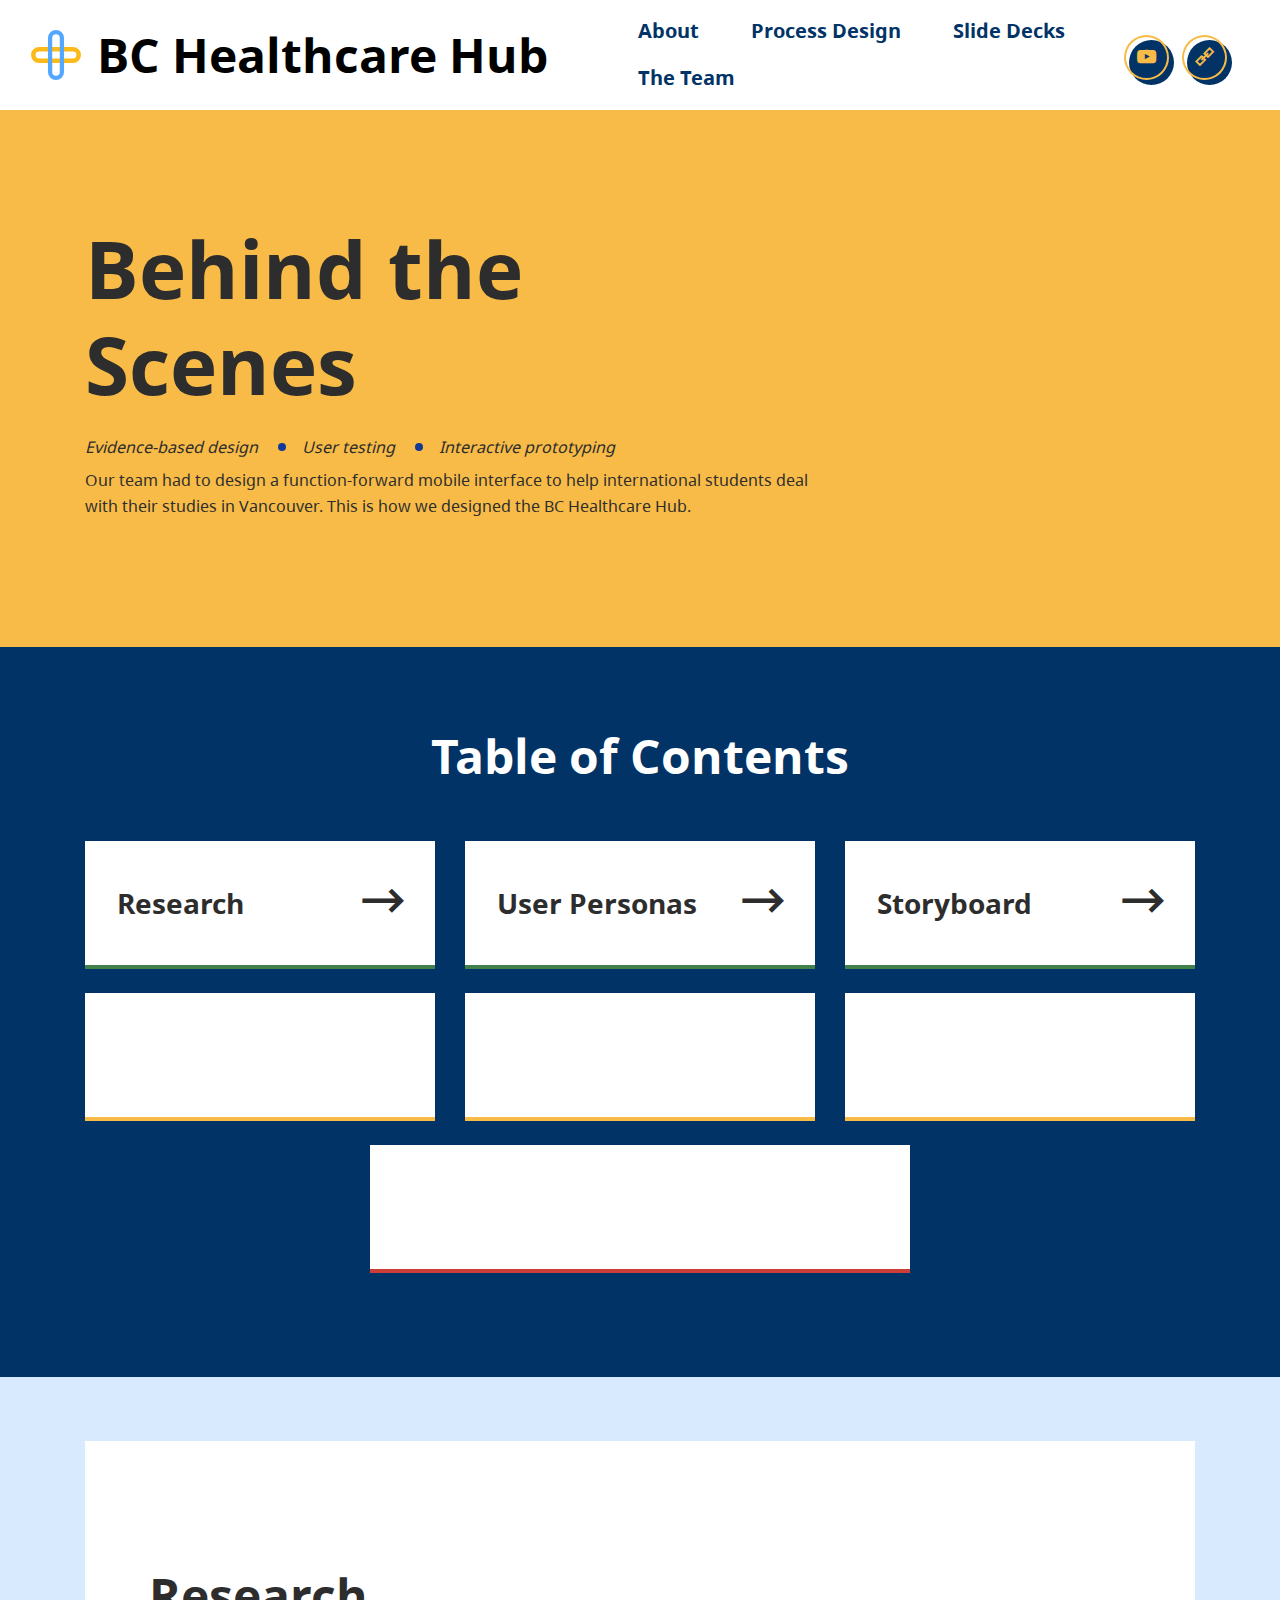
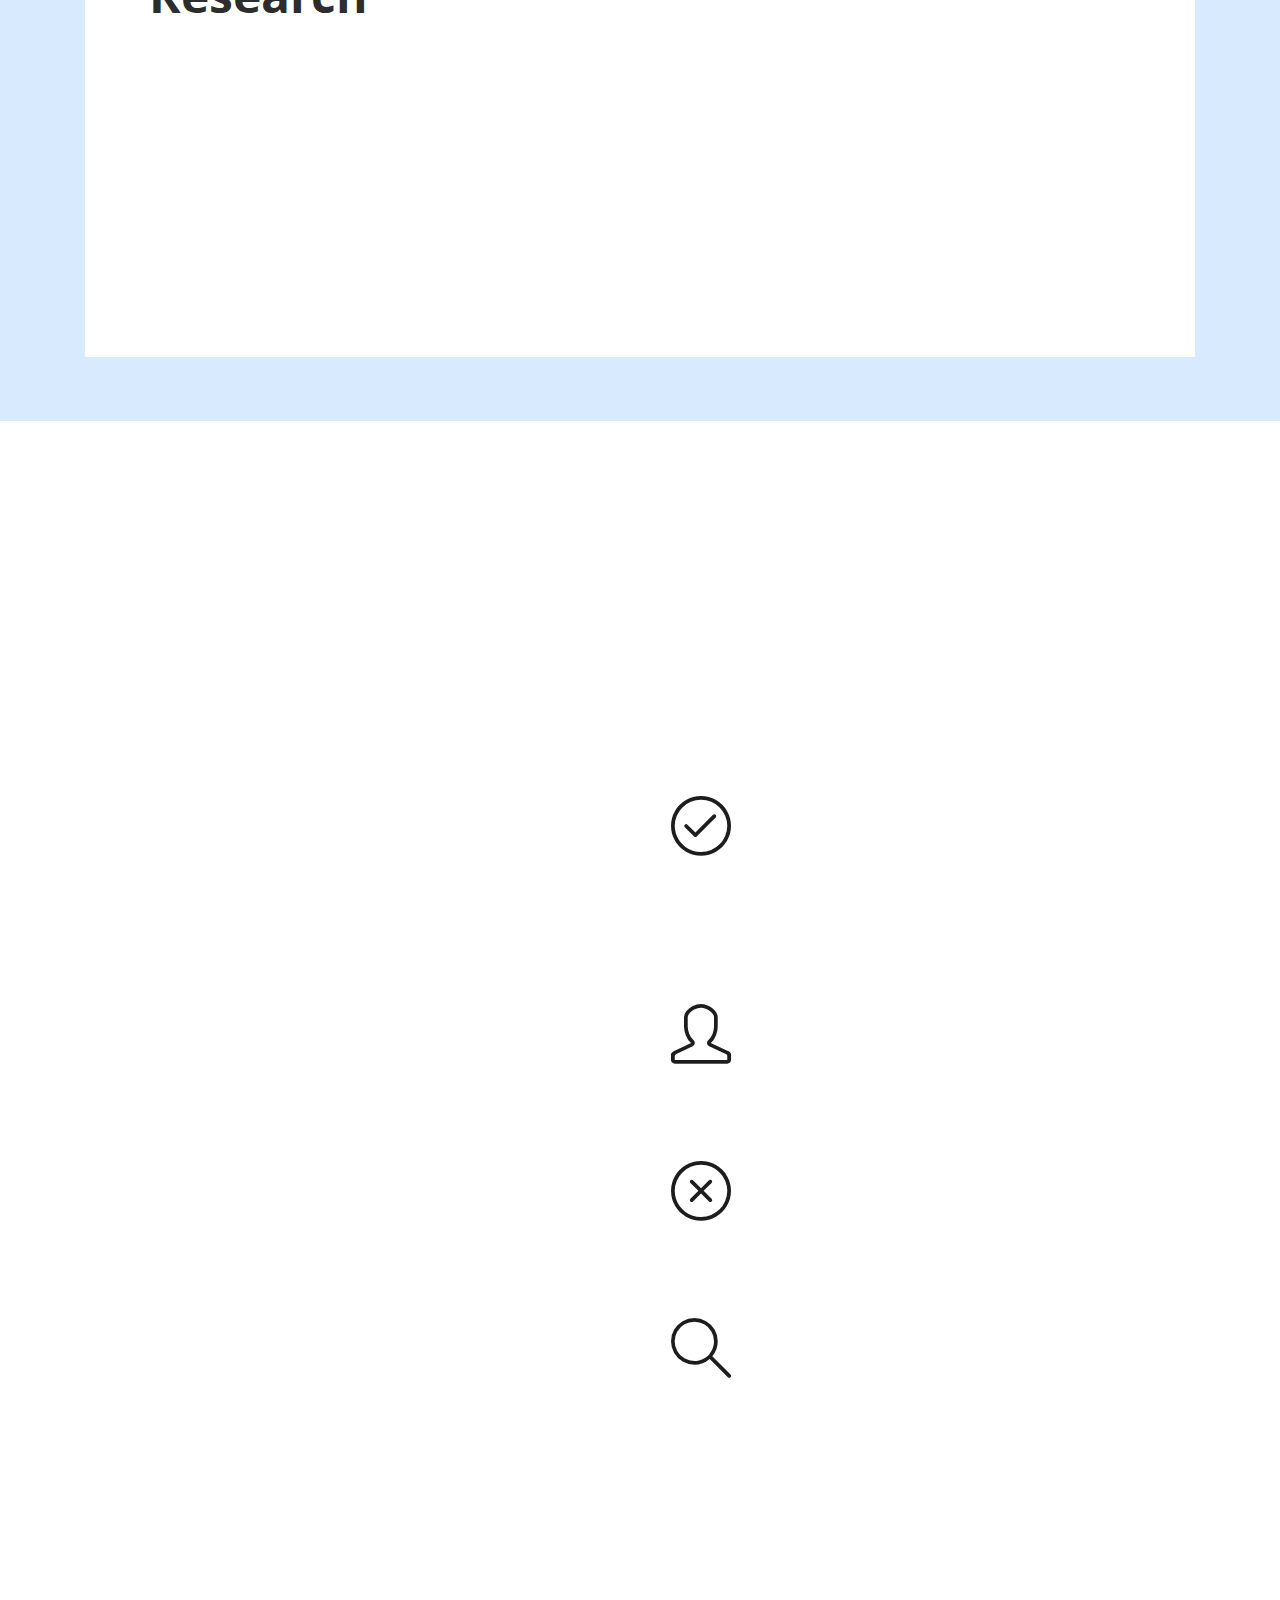
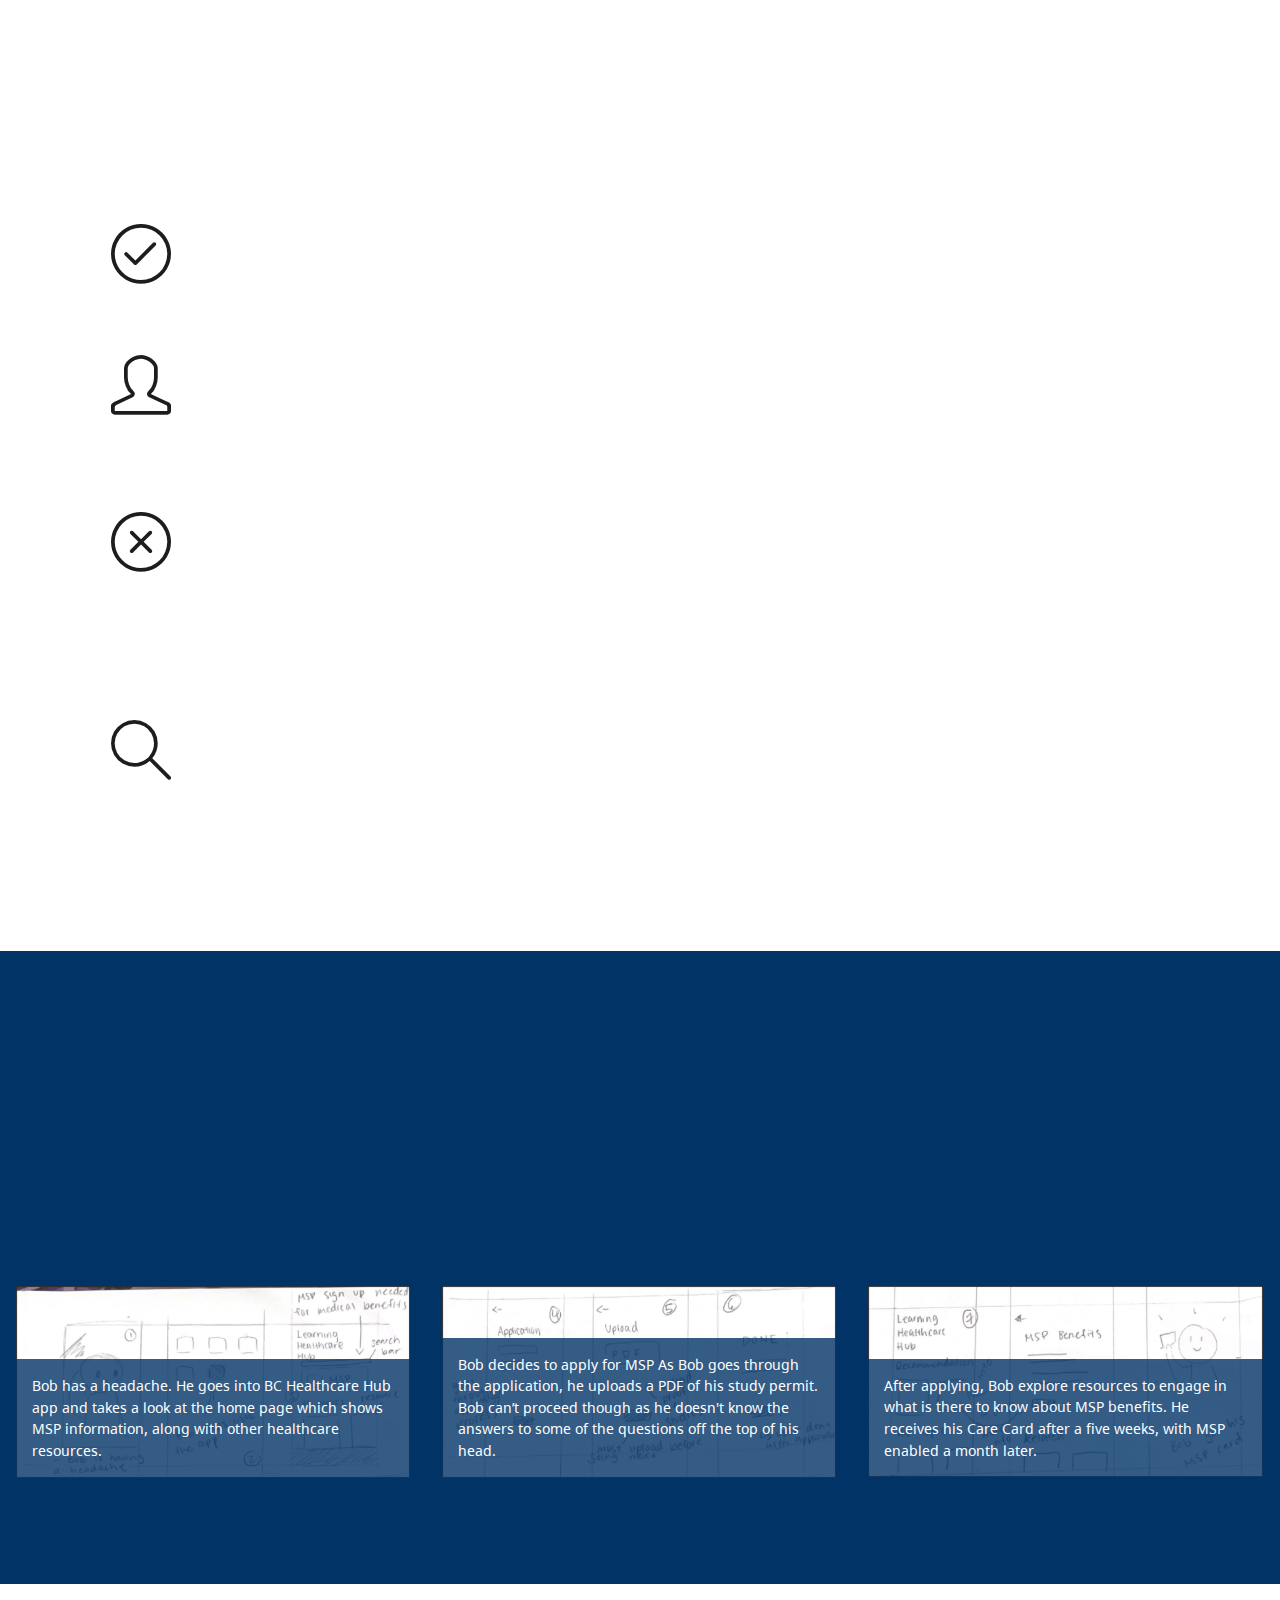
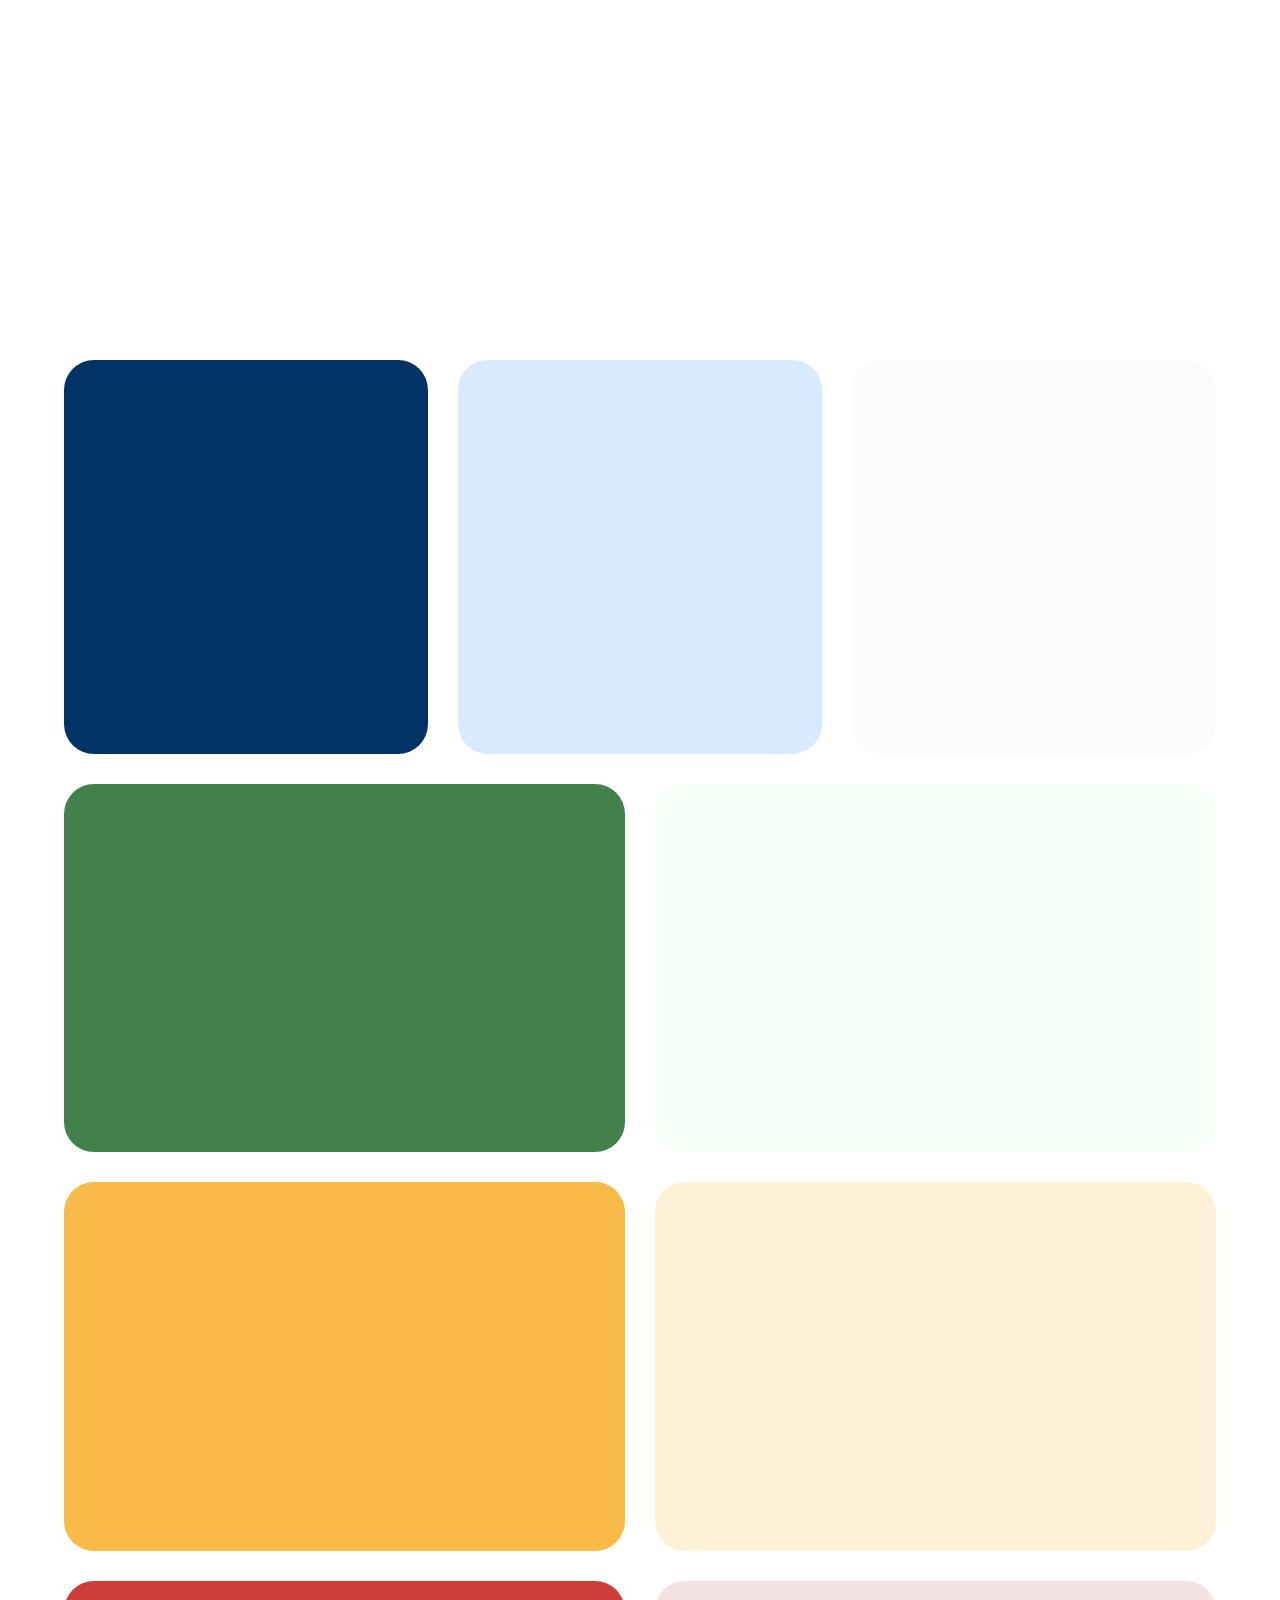
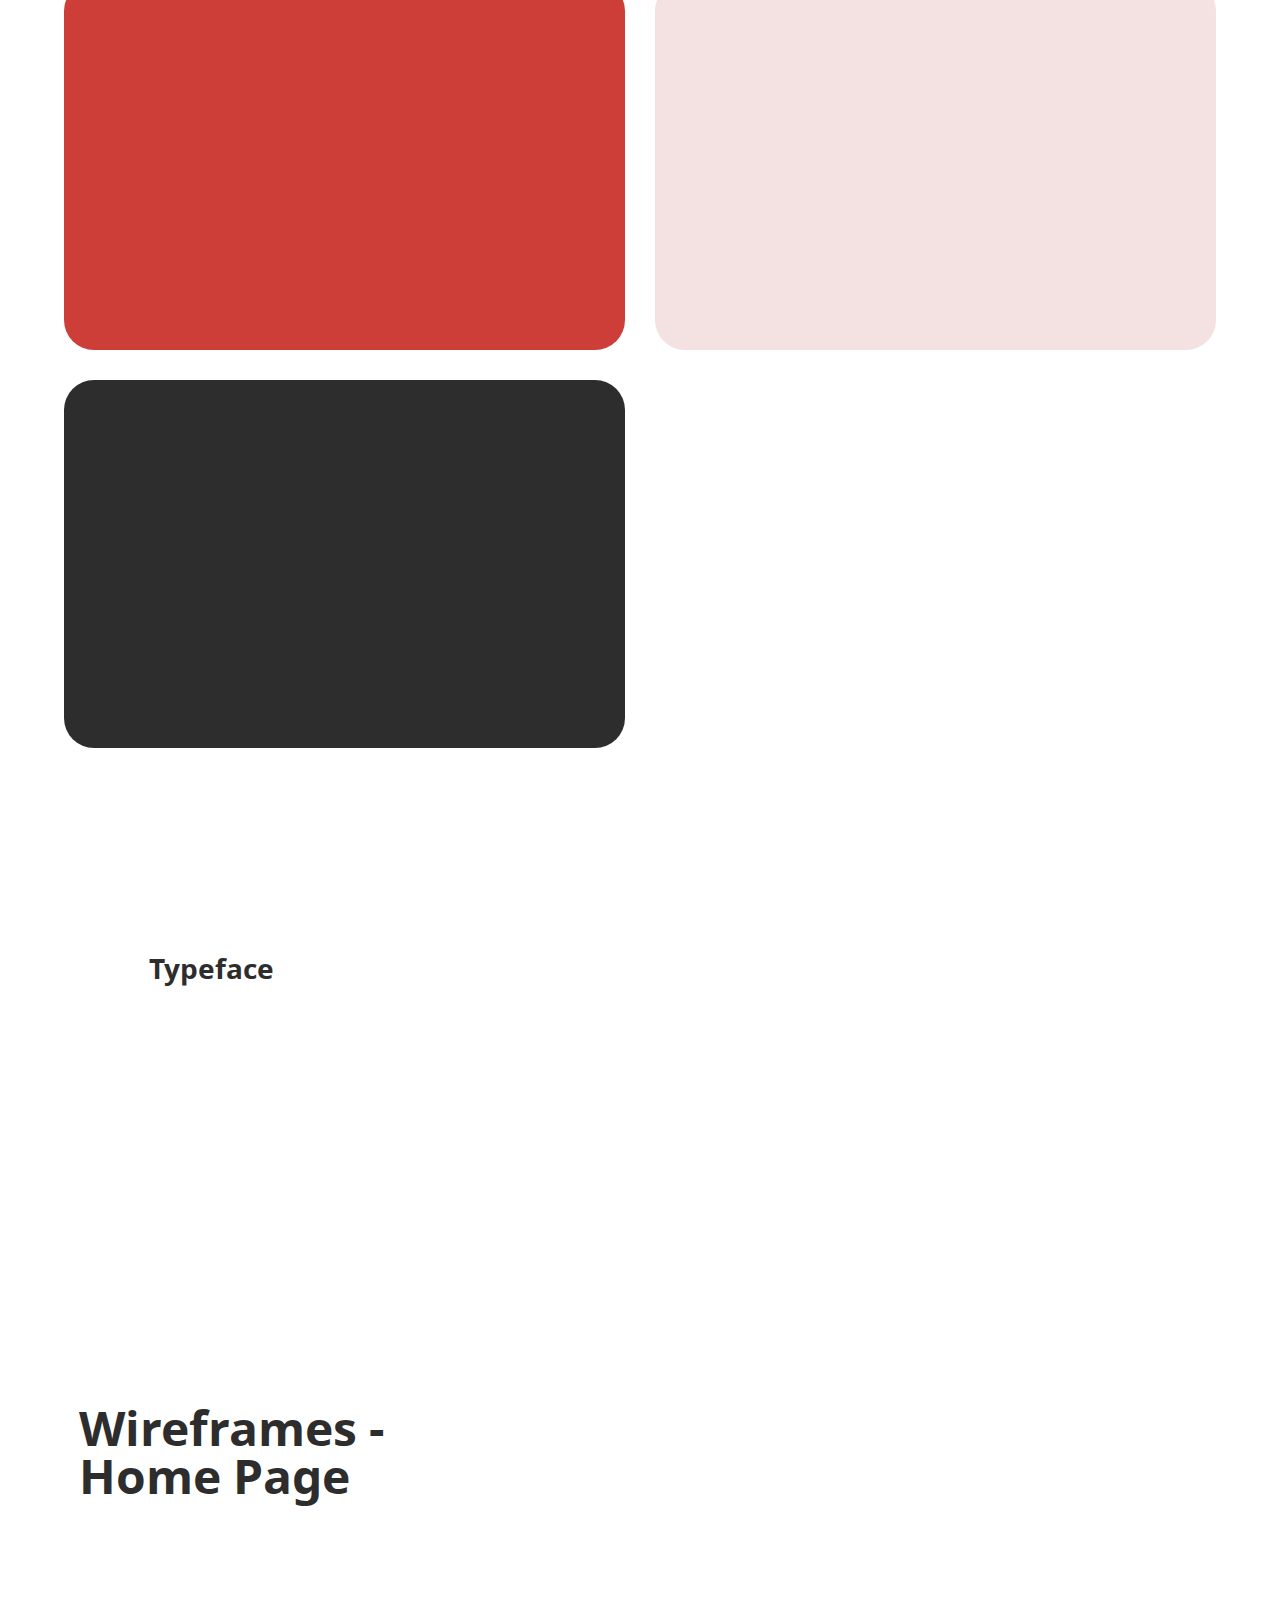
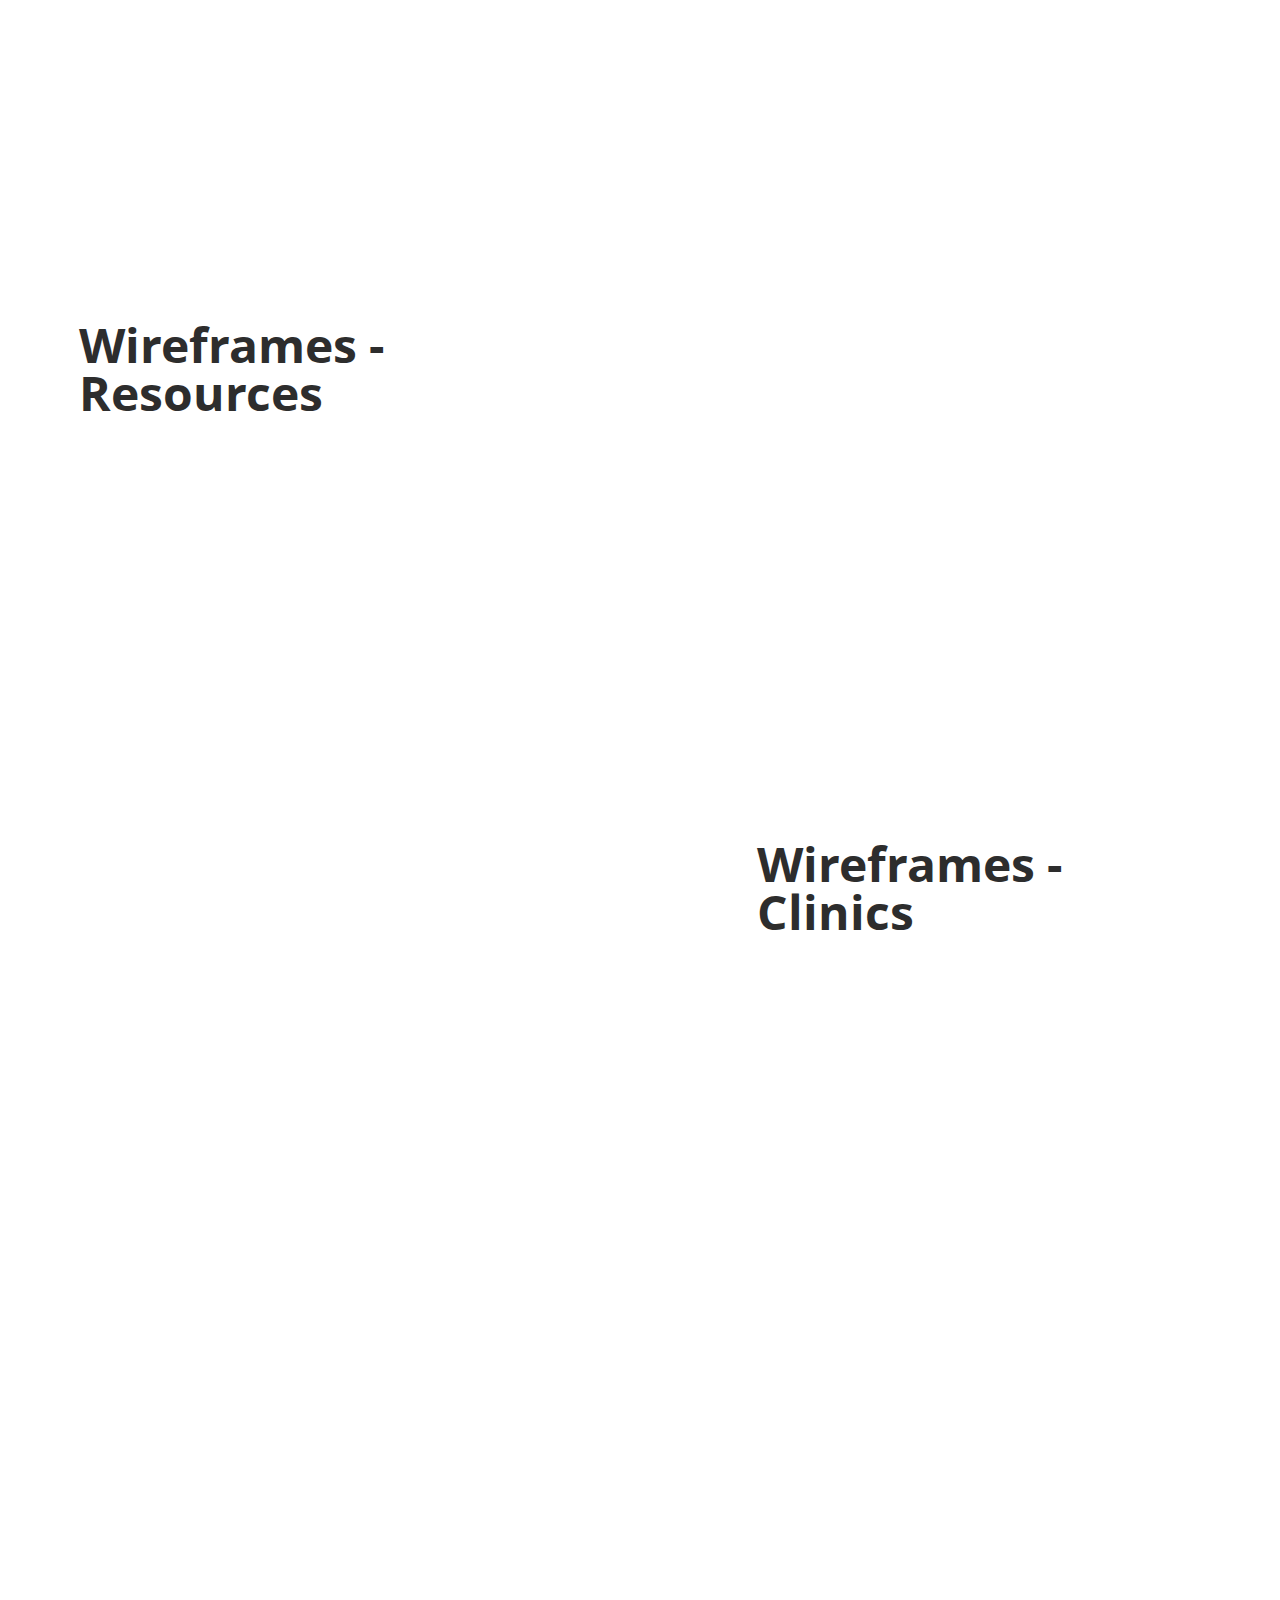
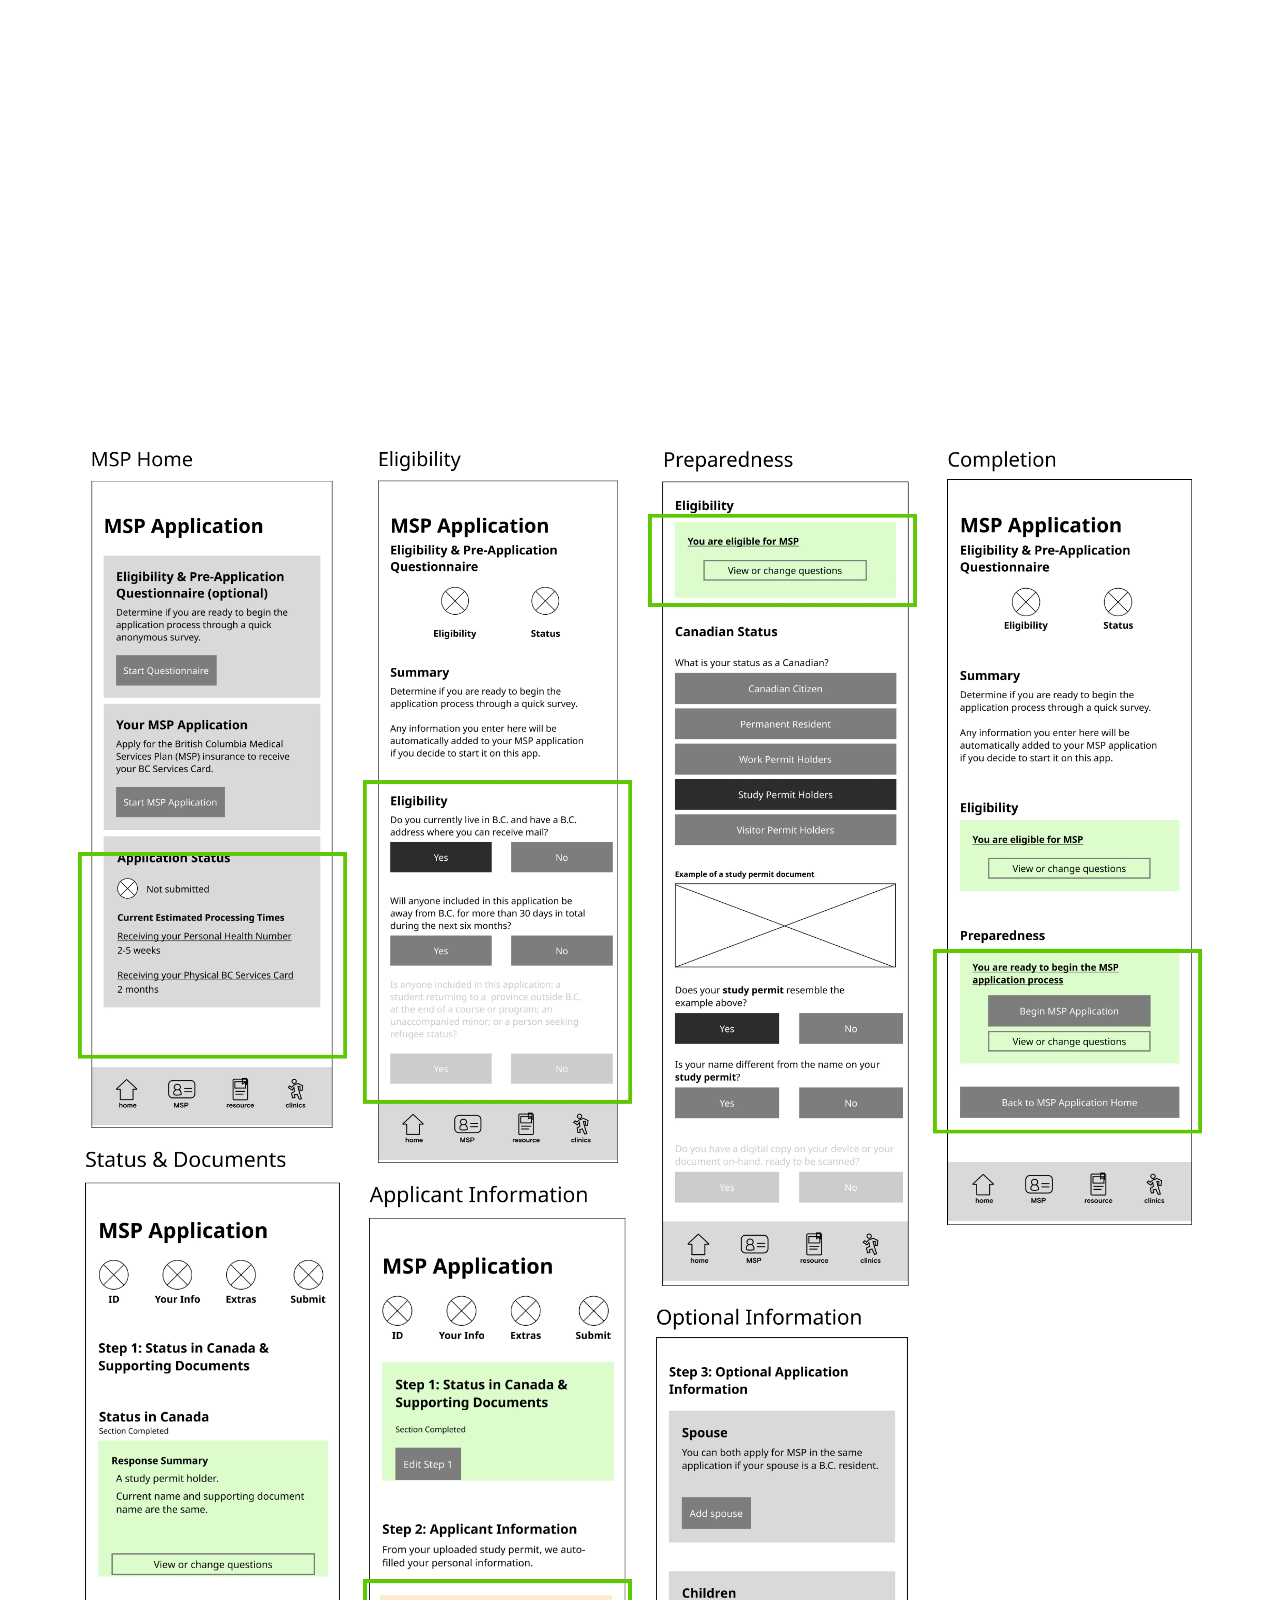
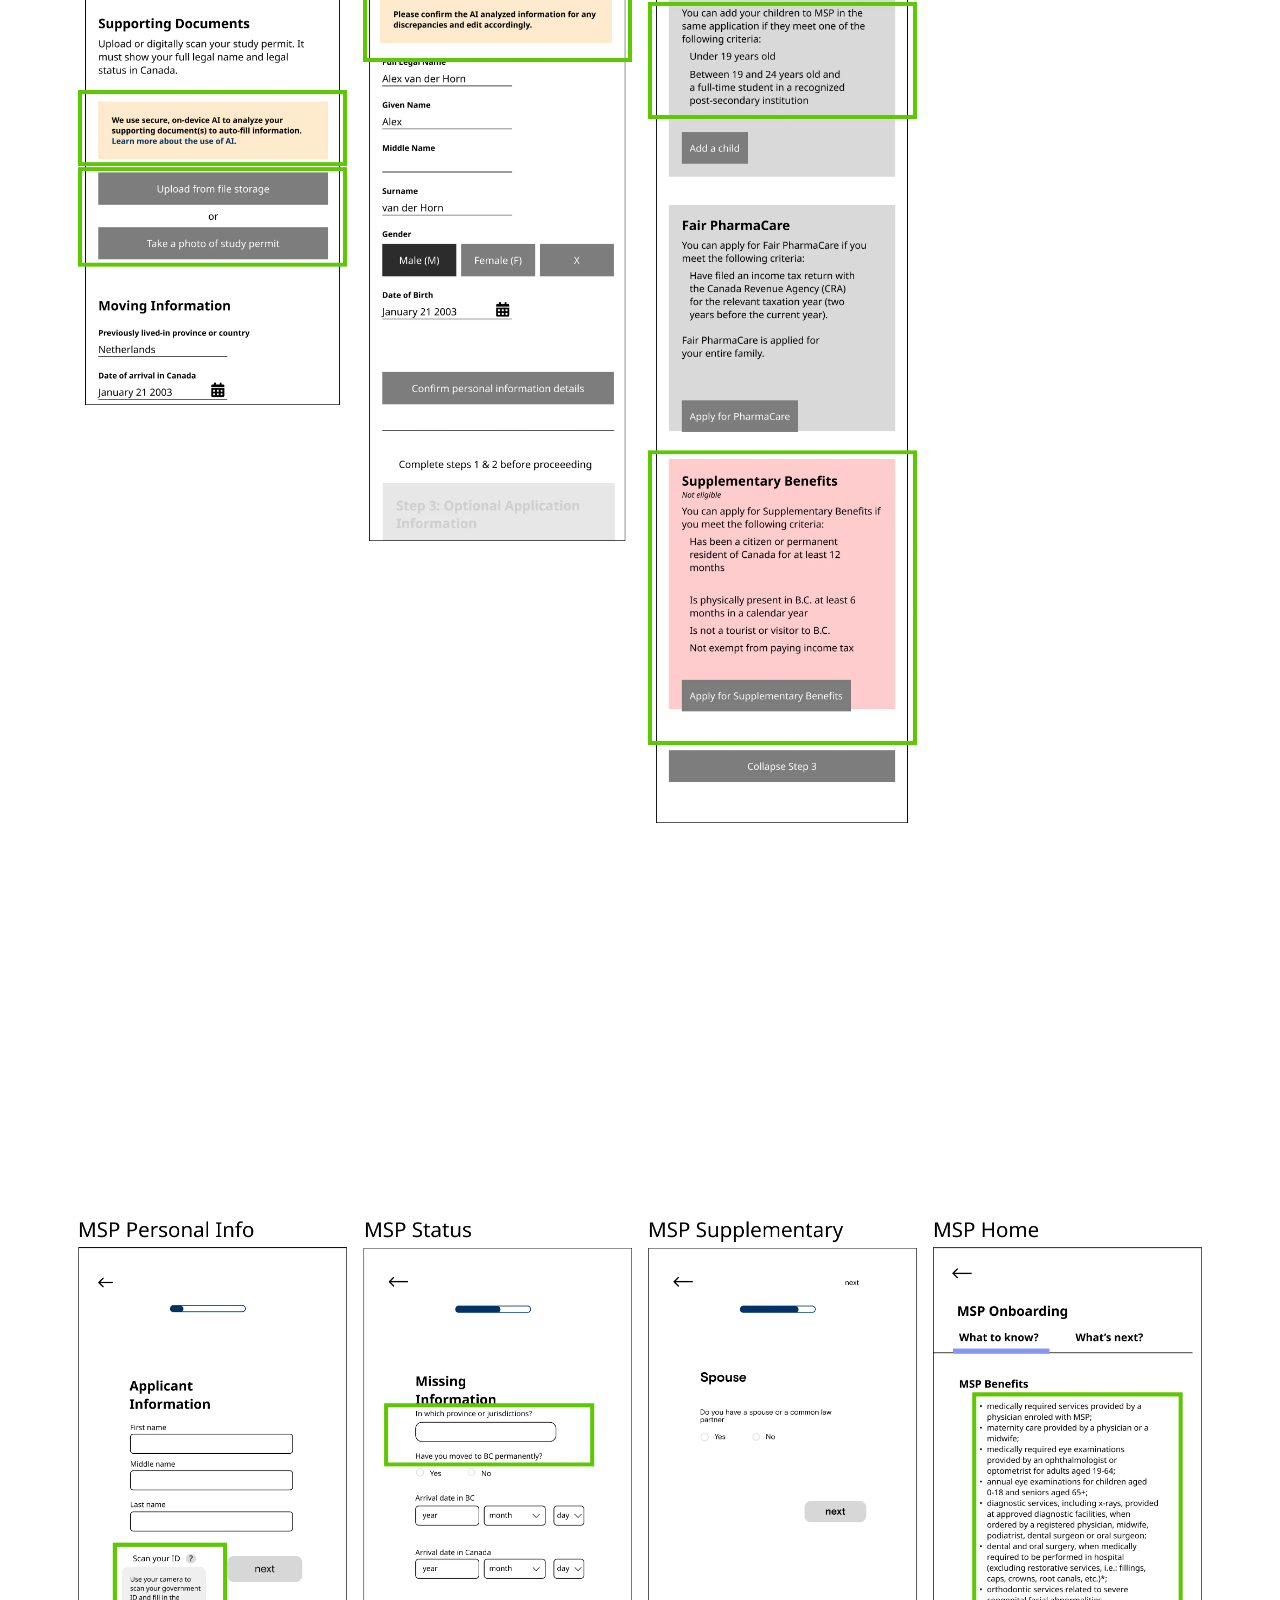
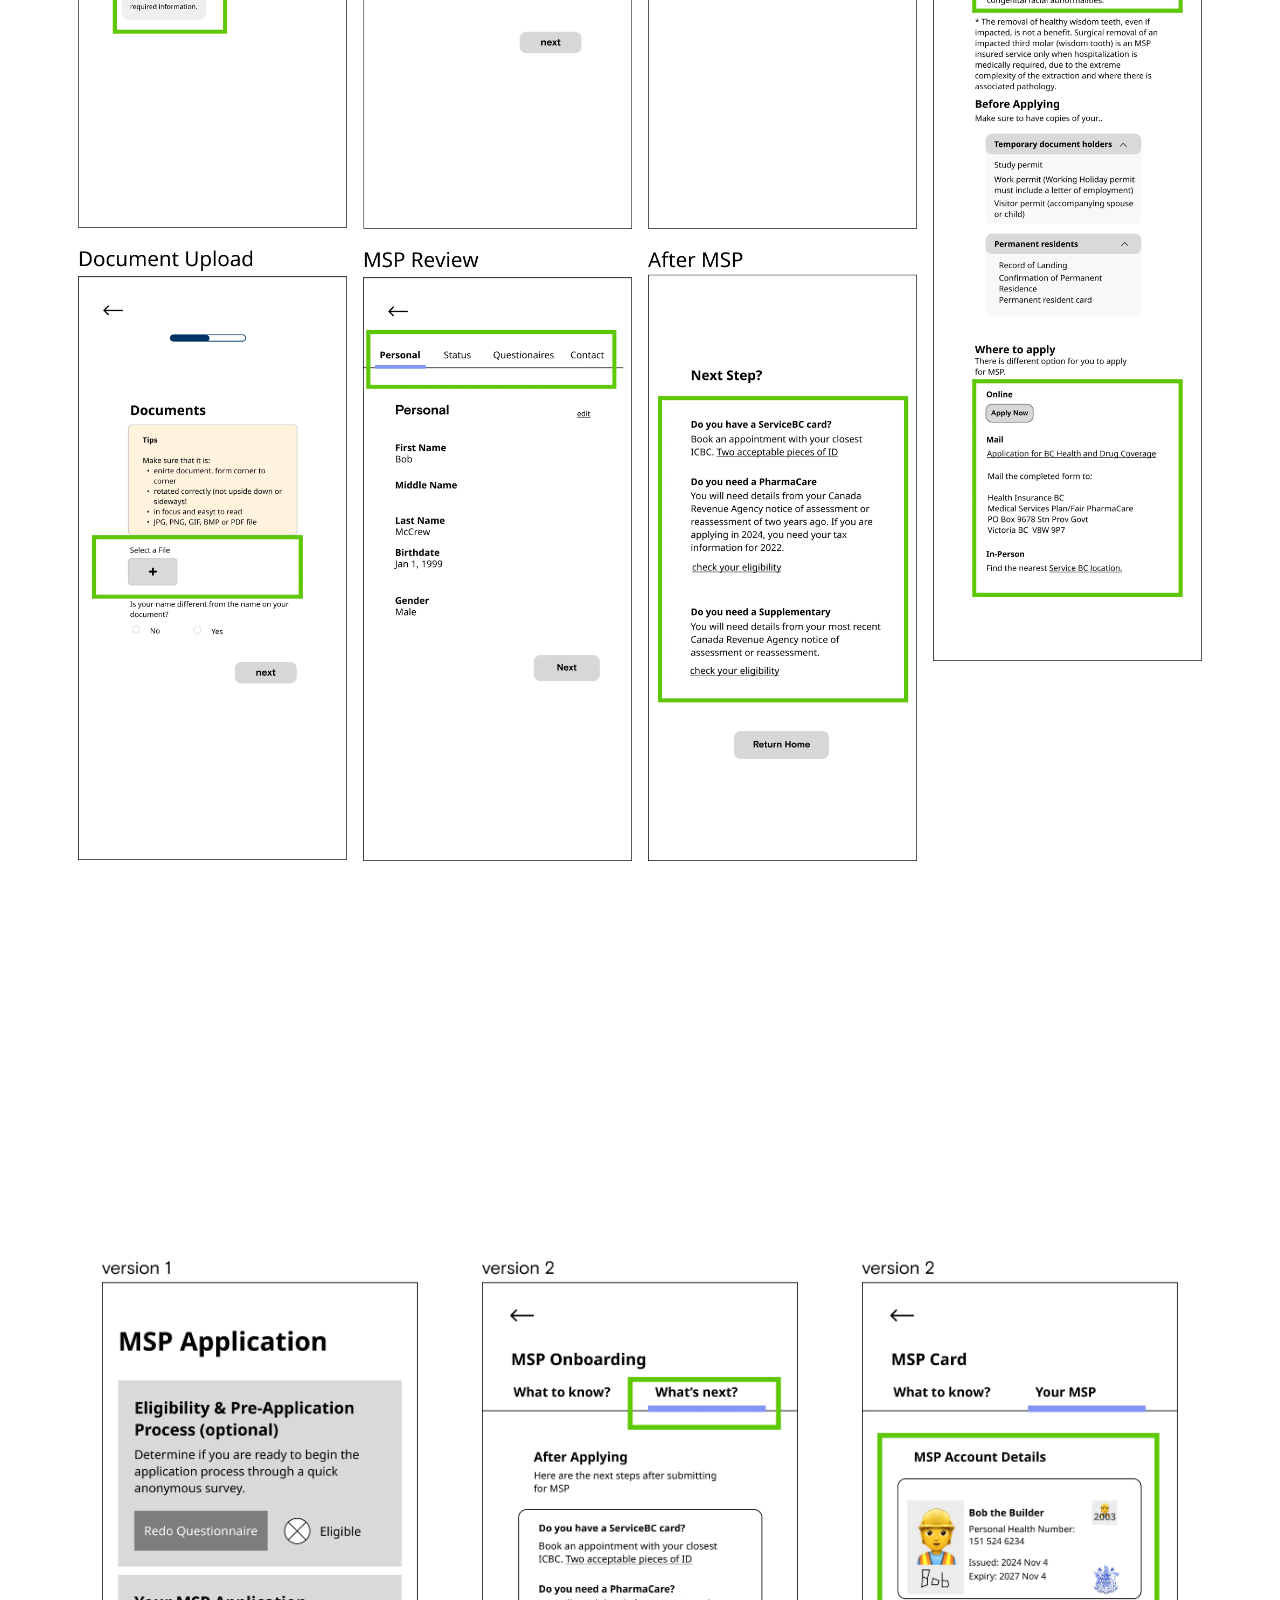
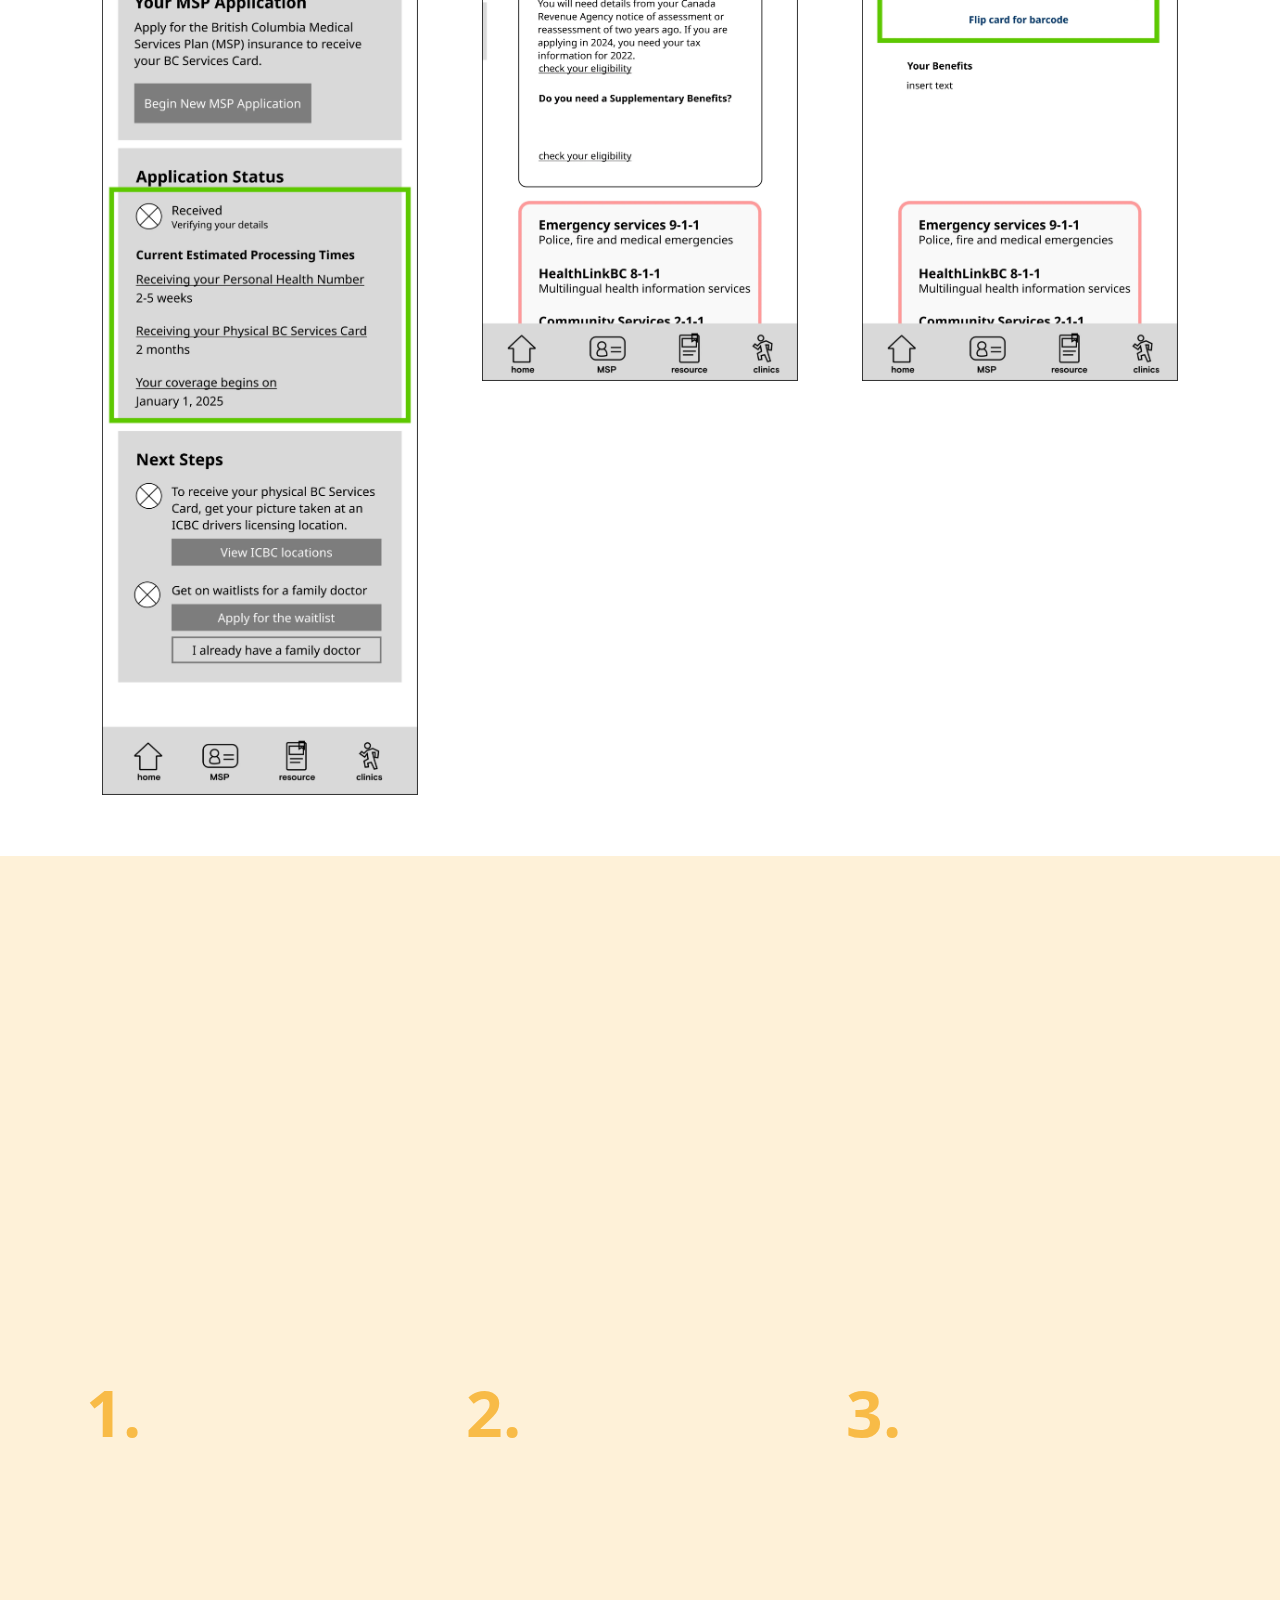
==== process.html @ eadb3616 "update (almost done)" ====
<!DOCTYPE html>
<html  >
<head>
  <!-- Site made with Mobirise Website Builder v5.8.4, https://mobirise.com -->
  <meta charset="UTF-8">
  <meta http-equiv="X-UA-Compatible" content="IE=edge">
  <meta name="generator" content="Mobirise v5.8.4, mobirise.com">
  <meta name="viewport" content="width=device-width, initial-scale=1, minimum-scale=1">
  <link rel="shortcut icon" href="assets/images/logo.svg" type="image/x-icon">
  <meta name="description" content="">
  
  
  <title>Process</title>
  <link rel="stylesheet" href="assets/web/assets/mobirise-icons2/mobirise2.css">
  <link rel="stylesheet" href="assets/simple-line-icons/simple-line-icons.css">
  <link rel="stylesheet" href="assets/web/assets/mobirise-icons/mobirise-icons.css">
  <link rel="stylesheet" href="assets/tether/tether.min.css">
  <link rel="stylesheet" href="assets/bootstrap/css/bootstrap.min.css">
  <link rel="stylesheet" href="assets/bootstrap/css/bootstrap-grid.min.css">
  <link rel="stylesheet" href="assets/bootstrap/css/bootstrap-reboot.min.css">
  <link rel="stylesheet" href="assets/animatecss/animate.min.css">
  <link rel="stylesheet" href="assets/dropdown/css/style.css">
  <link rel="stylesheet" href="assets/socicon/css/styles.css">
  <link rel="stylesheet" href="assets/theme/css/style.css">
  <link rel="stylesheet" href="assets/gallery/style.css">
  <link href="assets/fonts/style.css" rel="stylesheet">
  <link rel="preload" as="style" href="assets/mobirise/css/mbr-additional.css"><link rel="stylesheet" href="assets/mobirise/css/mbr-additional.css" type="text/css">

  
  
  
</head>
<body>
  
  <section class="menu cid-uvctag6I3v" once="menu" id="menu1-c">
  
  <nav class="navbar navbar-dropdown navbar-fixed-top navbar-expand-lg">
    <div class="container-fluid">
      <div class="navbar-brand">
        <span class="navbar-logo">
          <a href="index.html">
            <img src="assets/images/logo.svg" alt="BC Healthcare Hub logo">
          </a>
        </span>
        <span class="navbar-caption-wrap"><a class="navbar-caption text-black text-primary display-2" href="index.html"><span style="font-weight: normal;">BC Healthcare Hub</span></a></span>
      </div>
      <button class="navbar-toggler" type="button" data-toggle="collapse" data-target="#navbarSupportedContent" aria-controls="navbarNavAltMarkup" aria-expanded="false" aria-label="Toggle navigation">
        <div class="hamburger">
          <span></span>
          <span></span>
          <span></span>
          <span></span>
        </div>
      </button>
      <div class="collapse navbar-collapse" id="navbarSupportedContent">
        <ul class="navbar-nav nav-dropdown nav-right" data-app-modern-menu="true"><li class="nav-item"><a class="nav-link link text-secondary text-primary display-4" href="index.html#features06-6">About</a>
          </li>
          <li class="nav-item"><a class="nav-link link text-secondary text-primary display-4" href="process.html">Process Design</a></li><li class="nav-item"><a class="nav-link link text-secondary text-primary display-4" href="page2.html" aria-expanded="false">Slide Decks</a></li><li class="nav-item"><a class="nav-link link text-secondary text-primary display-4" href="page2.html" aria-expanded="false">The Team</a></li></ul>
        <div class="icons-menu">
          <a class="iconfont-wrapper" href="https://mobirise.com" target="_blank">
            <span class="icon-bg"></span>
            <span class="p-2 mbr-iconfont socicon-youtube socicon"></span>
          </a>
          <a class="iconfont-wrapper" href="https://mobirise.com" target="_blank">
            <span class="icon-bg"></span>
            <span class="p-2 mbr-iconfont mobi-mbri-link mobi-mbri"></span>
          </a>
          
          
        </div>
        
      </div>
    </div>
  </nav>

</section>

<section class="header3 cid-uw8bFpQDX1" id="header03-d">
    
    
    <div class="container">
        <div class="row">
            <div class="col-12 col-lg-8">
                <h2 class="mbr-section-title mbr-fonts-style mb-4 display-1">Behind the Scenes</h2>
                <div class="subtitle align-left">
                    <span class="mbr-section-subtitle mbr-fonts-style mb-3 display-7"><em>Evidence-based design</em></span>
                    <span class="mbr-section-subtitle dot mbr-fonts-style mb-3 display-7"><em>User testing</em></span>
                    <span class="mbr-section-subtitle dot mbr-fonts-style mb-3 display-7"><em>Interactive prototyping</em></span>
                </div>
                <p class="mbr-text mbr-fonts-style display-7">Our team had to design a function-forward mobile interface to help international students deal with their studies in Vancouver. This is how we designed the BC Healthcare Hub.</p>
                
            </div>
        </div>
    </div>
</section>







<section class="features5 cid-uw8mEo1qmg" id="features5-y">
    

    
    <div class="container">
        <div class="row justify-content-center">
            <div class="col-12 pb-5">
                <h2 class="mbr-section-title mbr-fonts-style align-center mbr-bold display-2"><span style="font-weight: normal;">
                    Table of Contents</span></h2>
            </div>
            
            <div class="card col-md-6 col-lg-4">
                <div class="card-wrapper card-wrapper-1">
                    <div class="card-box align-left">
                        <div class="icon-wrap">
                            
                        </div>
                        <h5 class="card-title mbr-fonts-style mb-0 mbr-bold display-5"><span style="font-weight: normal;">Research</span></h5>
                        
                    </div>
                </div>
            </div>
            
            <div class="card col-md-6 col-lg-4">
                <div class="card-wrapper card-wrapper-2">
                    <div class="card-box align-left">
                        <div class="icon-wrap">
                            
                        </div>
                        <h5 class="card-title mbr-fonts-style mb-0 mbr-bold display-5"><span style="font-weight: normal;">User Personas</span></h5>
                        
                    </div>
                </div>
            </div>
            
            <div class="card col-md-6 col-lg-4">
                <div class="card-wrapper card-wrapper-3">
                   <div class="card-box align-left">
                        <div class="icon-wrap">
                            
                        </div>
                        <h5 class="card-title mbr-fonts-style mb-0 mbr-bold display-5"><span style="font-weight: normal;">Storyboard</span></h5>
                        
                    </div>
                        </div>
            </div>
            
            
        </div>
    </div>
</section>

<section class="features5 cid-uw8n0DroDL" id="features5-z">
    

    
    <div class="container">
        <div class="row justify-content-center">
            
            
            <div class="card col-md-6 col-lg-4">
                <div class="card-wrapper card-wrapper-1">
                    <div class="card-box align-left">
                        <div class="icon-wrap">
                            
                        </div>
                        <h5 class="card-title mbr-fonts-style mb-0 mbr-bold display-5"><span style="font-weight: normal;">Branding</span></h5>
                        
                    </div>
                </div>
            </div>
            
            <div class="card col-md-6 col-lg-4">
                <div class="card-wrapper card-wrapper-2">
                    <div class="card-box align-left">
                        <div class="icon-wrap">
                            
                        </div>
                        <h5 class="card-title mbr-fonts-style mb-0 mbr-bold display-5"><span style="font-weight: normal;">Wireframes</span></h5>
                        
                    </div>
                </div>
            </div>
            
            <div class="card col-md-6 col-lg-4">
                <div class="card-wrapper card-wrapper-3">
                   <div class="card-box align-left">
                        <div class="icon-wrap">
                            
                        </div>
                        <h5 class="card-title mbr-fonts-style mb-0 mbr-bold display-5"><span style="font-weight: normal;">User Testing</span></h5>
                        
                    </div>
                        </div>
            </div>
            
            
        </div>
    </div>
</section>

<section class="features5 cid-uw8ncIkC6b" id="features5-10">
    

    
    <div class="container">
        <div class="row justify-content-center">
            
            
            <div class="card col-md-6 col-md-8 col-lg-6">
                <div class="card-wrapper card-wrapper-1">
                    <div class="card-box align-left">
                        <div class="icon-wrap">
                            
                        </div>
                        <h5 class="card-title mbr-fonts-style mb-0 mbr-bold display-5"><span style="font-weight: normal;">Final Design Iterations</span></h5>
                        
                    </div>
                </div>
            </div>
            
            
            
            
            
            
        </div>
    </div>
</section>

<section class="features2 cid-uw8so3Y6CF" id="features2-14">
    

    
    <div class="container">
        <div class="content-wrapper">
            <div class="row align-items-center">
                <div class="col-12 col-lg-7">
                    <div class="text-wrapper">
                        <h6 class="card-title mbr-fonts-style display-2">Research</h6>
                        <p class="mbr-text mbr-fonts-style mb-4 display-7">During our initial user research in week 1, we identified key challenges faced by international students, including finance, cultural differences, and finding roommates. One of the main difficulties they face is the BC Medical Service Plan (MSP). Many SFU students on Reddit don't know how to acquire MSP, its benefits, or how it works.<br></p>
                        
                    </div>
                </div>
                <div class="col-12 col-lg-5">
                    <div class="image-wrapper">
                        <img src="assets/images/research.webp" alt="Mobirise">
                    </div>
                </div>
            </div>
        </div>
    </div>
</section>

<section class="title1 attorneym4_title1 cid-uw8vc6r6h9" id="title1-18">

    

    

    <div class="container align-center">
        <div class="row justify-content-md-start justify-content-md-center">
            <div class="col-sm-12 col-md-10 col-lg-7">

                <h4 class="mbr-section-subtitle align-center mbr-bold mbr-fonts-style display-4"><span style="font-weight: normal;">User Persona</span></h4>

                <h3 class="mbr-section-title mbr-info align-center mbr-fonts-style display-2"><strong>Bob McCrew</strong></h3>

                <p class="mbr-text mbr-light align-center mbr-fonts-style display-7">A 19-year-old international student at SFU studying Forestry, has started experiencing intermittent headaches that raise health concerns. He is motivated to seek health programs designed for international students but faces challenges navigating the Canadian healthcare system while trying to maintain his health and studies.</p>
                
            </div>
        </div>
    </div>
</section>

<section class="features16 digitalm4_features16 cid-uw8szczx1F" id="features16-16">

    

    
    <div class="container">
        <div class="row">
            
            <div class="row align-items-center align-self-center justify-content-center">
                <div class="col-lg-6">
                    <div class="img-wrap align-center">
                        <img src="assets/images/frame-326.svg" alt="Mobirise">
                    </div>
                </div>
                <div class="col-lg-6">
                    <div class="card p-3">
                        <div class="card-wrapper d-flex flex-row justify-content-center">
                            <span class="mbr-iconfont sli-check"></span>
                            <div class="card-box align-left">
                                <h4 class="card-title align-left mbr-fonts-style display-4"><span style="font-weight: normal;">
                                    Goals</span></h4>
                                <p class="mbr-text mbr-fonts-style display-7">- Complete the task of applying for MSP<br>-&nbsp; Informed of what benefits MSP and other medical resources could obtain during his studies<br>- Prepared for any medical emergency that could happen in the future</p>
                                <div class="link-wrap">
                                    
                                </div>
                            </div>
                        </div>
                    </div>

                    <div class="card p-3">
                        <div class="card-wrapper d-flex flex-row justify-content-center">
                            <span class="mbr-iconfont sli-user"></span>
                            <div class="card-box align-left">
                                <h4 class="card-title align-left mbr-semibold mbr-fonts-style display-4"><span style="font-weight: normal;">
                                    Motivation</span></h4>
                                <p class="mbr-text mbr-fonts-style display-7">- Wants to be prepared for any medical emergency that could happen in the future<br>- Self-sufficient and confident navigation in a new country<br></p>
                                <div class="link-wrap">
                                    
                                </div>
                            </div>
                        </div>
                    </div>

                    <div class="card p-3">
                        <div class="card-wrapper d-flex flex-row justify-content-center">
                            <span class="mbr-iconfont sli-close"></span>
                            <div class="card-box align-left">
                                <h4 class="card-title align-left mbr-semibold mbr-fonts-style display-4"><span style="font-weight: normal;">
                                    Pain Points</span></h4>
                                <p class="mbr-text mbr-fonts-style display-7">- Beginner to Intermediate English level<br>- Unfamiliarity with where to start researching and accessing healthcare service</p>
                                <div class="link-wrap">
                                    
                                </div>
                            </div>
                        </div>
                    </div>

                    <div class="card p-3">
                        <div class="card-wrapper d-flex flex-row justify-content-center">
                            <span class="mbr-iconfont sli-magnifier"></span>
                            <div class="card-box align-left">
                                <h4 class="card-title align-left mbr-semibold mbr-fonts-style display-4"><span style="font-weight: normal;">
                                    Needs</span></h4>
                                <p class="mbr-text mbr-fonts-style display-7">- Access Canadian medical resources<br>- A way to navigate the Canadian/BC healthcare system easily to balance his studies</p>
                                <div class="link-wrap">
                                    

                                </div>
                            </div>

                        </div>
                    </div>
                </div>

            </div>

            
        </div>
    </div>
</section>

<section class="title1 attorneym4_title1 cid-uw8yn3O3jp" id="title1-19">

    

    

    <div class="container align-center">
        <div class="row justify-content-md-start justify-content-md-center">
            <div class="col-sm-12 col-md-10 col-lg-7">

                <h4 class="mbr-section-subtitle align-center mbr-bold mbr-fonts-style display-4"><span style="font-weight: normal;">User Persona</span></h4>

                <h3 class="mbr-section-title mbr-info align-center mbr-fonts-style display-2"><strong>Wendy Kuling</strong></h3>

                <p class="mbr-text mbr-light align-center mbr-fonts-style display-7">Wendy, a 22 year-old first-year UBC engineering student, recently researched MSP and healthcare coverage for international students but found the information unclear. This uncertainty has motivated her to better understand the benefits and limitations of her coverage.</p>
                
            </div>
        </div>
    </div>
</section>

<section class="features16 digitalm4_features16 cid-uw8ynT9HbS" id="features16-1a">

    

    
    <div class="container">
        <div class="row">
            
            <div class="row align-items-center align-self-center justify-content-center">
                <div class="col-lg-6">
                    <div class="img-wrap align-center">
                        <img src="assets/images/frame-325.svg" alt="Mobirise">
                    </div>
                </div>
                <div class="col-lg-6">
                    <div class="card p-3">
                        <div class="card-wrapper d-flex flex-row justify-content-center">
                            <span class="mbr-iconfont sli-check"></span>
                            <div class="card-box align-left">
                                <h4 class="card-title align-left mbr-fonts-style display-4"><span style="font-weight: normal;">
                                    Goals</span></h4>
                                <p class="mbr-text mbr-fonts-style display-7">- Informed of what benefits MSP and other medical resources could obtain during her studies<br></p>
                                <div class="link-wrap">
                                    
                                </div>
                            </div>
                        </div>
                    </div>

                    <div class="card p-3">
                        <div class="card-wrapper d-flex flex-row justify-content-center">
                            <span class="mbr-iconfont sli-user"></span>
                            <div class="card-box align-left">
                                <h4 class="card-title align-left mbr-semibold mbr-fonts-style display-4"><span style="font-weight: normal;">
                                    Motivation</span></h4>
                                <p class="mbr-text mbr-fonts-style display-7">- Wants to be prepared for any medical emergency that could happen in the future<br>- Prepared for staying in Canada after graduation<br></p>
                                <div class="link-wrap">
                                    
                                </div>
                            </div>
                        </div>
                    </div>

                    <div class="card p-3">
                        <div class="card-wrapper d-flex flex-row justify-content-center">
                            <span class="mbr-iconfont sli-close"></span>
                            <div class="card-box align-left">
                                <h4 class="card-title align-left mbr-semibold mbr-fonts-style display-4"><span style="font-weight: normal;">
                                    Pain Points</span></h4>
                                <p class="mbr-text mbr-fonts-style display-7">- Intermediate to advanced-level English<br>- Lack of understanding of what each program does<br>- Unfamiliar with which healthcare programs can be applied to international students, like her.<br><br></p>
                                <div class="link-wrap">
                                    
                                </div>
                            </div>
                        </div>
                    </div>

                    <div class="card p-3">
                        <div class="card-wrapper d-flex flex-row justify-content-center">
                            <span class="mbr-iconfont sli-magnifier"></span>
                            <div class="card-box align-left">
                                <h4 class="card-title align-left mbr-semibold mbr-fonts-style display-4"><span style="font-weight: normal;">
                                    Needs</span></h4>
                                <p class="mbr-text mbr-fonts-style display-7">- Access Canadian medical resources<br>- A way to understand where to go for when she requires urgent or non-urgent medical assistance.</p>
                                <div class="link-wrap">
                                    

                                </div>
                            </div>

                        </div>
                    </div>
                </div>

            </div>

            
        </div>
    </div>
</section>

<section class="title1 attorneym4_title1 cid-uw8AmLpdbs" id="title1-1e">

    

    

    <div class="container align-center">
        <div class="row justify-content-md-start">
            <div class="col-sm-12 col-md-10 col-lg-7">

                

                <h3 class="mbr-section-title mbr-info align-center mbr-fonts-style display-2"><strong>Storyboard</strong></h3>

                <p class="mbr-text mbr-light align-center mbr-fonts-style display-7">Along with the user personas in week 2, we created a storyboard mocking-up a possible user scenario with Bob McCrew. He goes through the sign up process of MSP.</p>
                
            </div>
        </div>
    </div>
</section>

<section class="mbr-gallery mbr-slider-carousel image06 photom4_image06 cid-uw8CiZN4fU" id="image06-1l">

    

    <div>
        <div><!-- Filter --><!-- Gallery --><div class="mbr-gallery-row"><div class="mbr-gallery-layout-default"><div><div><div class="mbr-gallery-item mbr-gallery-item--p2" data-video-url="false" data-tags="Awesome"><div href="#lb-image06-1l" data-slide-to="0" data-bs-slide-to="0" data-toggle="modal" data-bs-toggle="modal"><img src="assets/images/image-3.webp" alt="" title=""><span class="icon-focus"></span><span class="mbr-gallery-title mbr-fonts-style display-7">Bob has a headache. He goes into BC Healthcare Hub app and takes a look at the home page which shows MSP information, along with other healthcare resources.&nbsp;</span></div></div><div class="mbr-gallery-item mbr-gallery-item--p2" data-video-url="false" data-tags="Creative"><div href="#lb-image06-1l" data-slide-to="1" data-bs-slide-to="1" data-toggle="modal" data-bs-toggle="modal"><img src="assets/images/image-5.webp" alt="" title=""><span class="icon-focus"></span><span class="mbr-gallery-title mbr-fonts-style display-7">Bob decides to apply for MSP As Bob goes through the application, he uploads a PDF of his study permit. Bob can’t proceed though as he doesn't know the answers to some of the questions off the top of his head. </span></div></div><div class="mbr-gallery-item mbr-gallery-item--p2" data-video-url="false" data-tags="Responsive"><div href="#lb-image06-1l" data-slide-to="2" data-bs-slide-to="2" data-toggle="modal" data-bs-toggle="modal"><img src="assets/images/image-4.webp" alt="" title=""><span class="icon-focus"></span><span class="mbr-gallery-title mbr-fonts-style display-7">After applying, Bob explore resources to engage in what is there to know about MSP benefits. He receives his Care Card after a five weeks, with MSP enabled a month later. </span></div></div></div></div><div class="clearfix"></div></div></div><!-- Lightbox --><div data-app-prevent-settings="" class="mbr-slider modal fade carousel slide" tabindex="-1" data-keyboard="true" data-bs-keyboard="true" data-interval="false" data-bs-interval="false" id="lb-image06-1l"><div class="modal-dialog"><div class="modal-content"><div class="modal-body"><div class="carousel-inner"><div class="carousel-item"><img src="assets/images/image-3.webp" alt="" title=""></div><div class="carousel-item active"><img src="assets/images/image-5.webp" alt="" title=""></div><div class="carousel-item"><img src="assets/images/image-4.webp" alt="" title=""></div></div><a class="carousel-control carousel-control-prev" role="button" data-slide="prev" data-bs-slide="prev" href="#lb-image06-1l"><span class="mbri-left mbr-iconfont" aria-hidden="true"></span><span class="sr-only visually-hidden">Previous</span></a><a class="carousel-control carousel-control-next" role="button" data-slide="next" data-bs-slide="next" href="#lb-image06-1l"><span class="mbri-right mbr-iconfont" aria-hidden="true"></span><span class="sr-only visually-hidden">Next</span></a><a class="close" href="#" role="button" data-dismiss="modal" data-bs-dismiss="modal"><span class="sr-only visually-hidden">Close</span></a></div></div></div></div></div>
    </div>

</section>

<section class="title1 attorneym4_title1 cid-uw8D5gPa54" id="title1-1n">

    

    

    <div class="container align-center">
        <div class="row justify-content-md-start">
            <div class="col-sm-12 col-md-10 col-lg-7">

                

                <h3 class="mbr-section-title mbr-info align-center mbr-fonts-style display-2">Branding</h3>

                <p class="mbr-text mbr-light align-center mbr-fonts-style display-7">We’re using the Government of BC’s style guide as required by any provincial government initiative. Our goal was to adapt their existing colours and typeface to suit a mobile interface.<br></p>
                
            </div>
        </div>
    </div>
</section>

<section class="title1 attorneym4_title1 cid-uw99dC7Fla" id="title1-20">

    

    

    <div class="container align-center">
        <div class="row justify-content-md-start">
            <div class="col-sm-12 col-md-10 col-lg-7">

                

                <h3 class="mbr-section-title mbr-info align-center mbr-fonts-style display-5">Colour Palette</h3>

                
                
            </div>
        </div>
    </div>
</section>

<section class="features1 cid-uw91VXboAe" id="features1-1u">

    

    
    <div class="container-fluid">
        <div class="row justify-content-center">
            <div class="card card-1 col-12 col-md-8 col-lg-4">
            <div class="card-inner card-inner1">
                <div class="card-img pb-4">
                    <div class="item-image">
                        <img src="assets/images/trans-512x512.png" alt="">
                    </div>
                </div>
                <div class="card-box text-white">
                    <h4 class="card-title mbr-fonts-style display-5">#013366</h4>
                    <p class="mbr-text mbr-fonts-style display-7">Primary - Headers, important information,&nbsp; interactive elements</p>
                    <div class="mbr-section-btn"><a class="btn-underline text-secondary display-7" href="#"><span class="mbri-star mbr-iconfont mbr-iconfont-btn" style="color: rgb(1, 51, 102);"></span></a></div>
                </div>
                
                <svg class="svg1 wgl-dashes inner-dashed-border animated-dashes" fill="transparent" stroke-width="2" stroke-dasharray="9 5" stroke-dashoffset="0" stroke-linecap="round" width="100%" height="100%"><rect x="2px" y="2px" rx="30px" ry="30px"></rect></svg>
             </div>
          </div>
            

            <div class="card card-2 col-12 col-md-8 col-lg-4">
              <div class="card-inner card-inner2">
                <div class="card-img pb-4">
                    <div class="item-image">
                        <img src="assets/images/trans-329x329.png" alt="">
                    </div>
                </div>
                <div class="card-box text-white">
                    <h4 class="card-title mbr-fonts-style display-5">#D8EAFD</h4>
                    <p class="mbr-text mbr-fonts-style display-7">
                        Secondary - Elements/section backgrounds</p>
                    <div class="mbr-section-btn"><a class="btn-underline text-info display-7" href="#"><span class="mbri-star mbr-iconfont mbr-iconfont-btn" style="color: rgb(216, 234, 253);"></span></a></div>
                </div>
                <svg class="svg1 wgl-dashes inner-dashed-border animated-dashes" fill="transparent" stroke-width="2" stroke-dasharray="9 5" stroke-dashoffset="0" stroke-linecap="round"><rect width="100%" height="100%" x="2px" y="2px" rx="30px" ry="30px"></rect></svg>
              </div>
            </div>

            <div class="card card-3 col-12 col-md-8 col-lg-4">
              <div class="card-inner card-inner3">
                <div class="card-img pb-4">
                    <div class="item-image">
                        <img src="assets/images/trans-329x329.png" alt="">
                    </div>
                </div>
                <div class="card-box text-white">
                    <h4 class="card-title mbr-fonts-style display-5">#FBFBFB</h4>
                    <p class="mbr-text mbr-fonts-style display-7">Primary background</p>
                    <div class="mbr-section-btn"><a class="btn-underline text-white display-7" href="#"><span class="mbri-star mbr-iconfont mbr-iconfont-btn" style="color: rgb(251, 251, 251);"></span></a></div>
                </div>
                <svg fill="transparent" stroke-width="2" stroke-dasharray="9 5" stroke-dashoffset="0" stroke-linecap="round" class="svg1 wgl-dashes inner-dashed-border animated-dashes"><rect x="2px" y="2px" rx="30px" ry="30px" width="100%" height="100%"></rect></svg>
              </div>
            </div>
        </div>
    </div>
</section>

<section class="features1 cid-uw94fqJzMR" id="features1-1w">

    

    
    <div class="container-fluid">
        <div class="row justify-content-center">
            <div class="card card-1 col-12 col-md-8 col-lg-6">
            <div class="card-inner card-inner1">
                <div class="card-img pb-4">
                    <div class="item-image">
                        <img src="assets/images/trans-329x329.png" alt="">
                    </div>
                </div>
                <div class="card-box text-white">
                    <h4 class="card-title mbr-fonts-style display-5">#42814A</h4>
                    <p class="mbr-text mbr-fonts-style display-7">Green - Success border</p>
                    <div class="mbr-section-btn"><a class="btn-underline text-secondary display-7" href="#"><span class="mbri-star mbr-iconfont mbr-iconfont-btn" style="color: rgb(66, 129, 74);"></span></a></div>
                </div>
                
                <svg class="svg1 wgl-dashes inner-dashed-border animated-dashes" fill="transparent" stroke-width="2" stroke-dasharray="9 5" stroke-dashoffset="0" stroke-linecap="round" width="100%" height="100%"><rect x="2px" y="2px" rx="30px" ry="30px"></rect></svg>
             </div>
          </div>
            

            <div class="card card-2 col-12 col-md-8 col-lg-6">
              <div class="card-inner card-inner2">
                <div class="card-img pb-4">
                    <div class="item-image">
                        <img src="assets/images/trans-329x329.png" alt="">
                    </div>
                </div>
                <div class="card-box text-white">
                    <h4 class="card-title mbr-fonts-style display-5">#F6FFF8</h4>
                    <p class="mbr-text mbr-fonts-style display-7">Light green - Success background</p>
                    <div class="mbr-section-btn"><a class="btn-underline text-info display-7" href="#"><span class="mbri-star mbr-iconfont mbr-iconfont-btn" style="color: rgb(246, 255, 248);"></span></a></div>
                </div>
                <svg class="svg1 wgl-dashes inner-dashed-border animated-dashes" fill="transparent" stroke-width="2" stroke-dasharray="9 5" stroke-dashoffset="0" stroke-linecap="round"><rect width="100%" height="100%" x="2px" y="2px" rx="30px" ry="30px"></rect></svg>
              </div>
            </div>

            
        </div>
    </div>
</section>

<section class="features1 cid-uw95Coiiok" id="features1-1x">

    

    
    <div class="container-fluid">
        <div class="row justify-content-center">
            <div class="card card-1 col-12 col-md-8 col-lg-6">
            <div class="card-inner card-inner1">
                <div class="card-img pb-4">
                    <div class="item-image">
                        <img src="assets/images/trans-329x329.png" alt="">
                    </div>
                </div>
                <div class="card-box text-white">
                    <h4 class="card-title mbr-fonts-style display-5">#F8BB47</h4>
                    <p class="mbr-text mbr-fonts-style display-7">Orange - Warning border</p>
                    <div class="mbr-section-btn"><a class="btn-underline text-secondary display-7" href="#"><span class="mbri-star mbr-iconfont mbr-iconfont-btn" style="color: rgb(248, 187, 71);"></span></a></div>
                </div>
                
                <svg class="svg1 wgl-dashes inner-dashed-border animated-dashes" fill="transparent" stroke-width="2" stroke-dasharray="9 5" stroke-dashoffset="0" stroke-linecap="round" width="100%" height="100%"><rect x="2px" y="2px" rx="30px" ry="30px"></rect></svg>
             </div>
          </div>
            

            <div class="card card-2 col-12 col-md-8 col-lg-6">
              <div class="card-inner card-inner2">
                <div class="card-img pb-4">
                    <div class="item-image">
                        <img src="assets/images/trans-329x329.png" alt="">
                    </div>
                </div>
                <div class="card-box text-white">
                    <h4 class="card-title mbr-fonts-style display-5">#FEF1D8</h4>
                    <p class="mbr-text mbr-fonts-style display-7">Light orange - Warning background</p>
                    <div class="mbr-section-btn"><a class="btn-underline text-info display-7" href="#"><span class="mbri-star mbr-iconfont mbr-iconfont-btn" style="color: rgb(254, 241, 216);"></span></a></div>
                </div>
                <svg class="svg1 wgl-dashes inner-dashed-border animated-dashes" fill="transparent" stroke-width="2" stroke-dasharray="9 5" stroke-dashoffset="0" stroke-linecap="round"><rect width="100%" height="100%" x="2px" y="2px" rx="30px" ry="30px"></rect></svg>
              </div>
            </div>

            
        </div>
    </div>
</section>

<section class="features1 cid-uw95CTDGkn" id="features1-1y">

    

    
    <div class="container-fluid">
        <div class="row justify-content-center">
            <div class="card card-1 col-12 col-md-8 col-lg-6">
            <div class="card-inner card-inner1">
                <div class="card-img pb-4">
                    <div class="item-image">
                        <img src="assets/images/trans-329x329.png" alt="">
                    </div>
                </div>
                <div class="card-box text-white">
                    <h4 class="card-title mbr-fonts-style display-5">#CE3E39</h4>
                    <p class="mbr-text mbr-fonts-style display-7">Red - Error, "reset" interactive elements, danger border</p>
                    <div class="mbr-section-btn"><a class="btn-underline text-secondary display-7" href="#"><span class="mbri-star mbr-iconfont mbr-iconfont-btn" style="color: rgb(206, 62, 57);"></span></a></div>
                </div>
                
                <svg class="svg1 wgl-dashes inner-dashed-border animated-dashes" fill="transparent" stroke-width="2" stroke-dasharray="9 5" stroke-dashoffset="0" stroke-linecap="round" width="100%" height="100%"><rect x="2px" y="2px" rx="30px" ry="30px"></rect></svg>
             </div>
          </div>
            

            <div class="card card-2 col-12 col-md-8 col-lg-6">
              <div class="card-inner card-inner2">
                <div class="card-img pb-4">
                    <div class="item-image">
                        <img src="assets/images/trans-329x329.png" alt="">
                    </div>
                </div>
                <div class="card-box text-white">
                    <h4 class="card-title mbr-fonts-style display-5">#F4E1E2</h4>
                    <p class="mbr-text mbr-fonts-style display-7">Light red - Danger background</p>
                    <div class="mbr-section-btn"><a class="btn-underline text-info display-7" href="#"><span class="mbri-star mbr-iconfont mbr-iconfont-btn" style="color: rgb(216, 234, 253);"></span></a></div>
                </div>
                <svg class="svg1 wgl-dashes inner-dashed-border animated-dashes" fill="transparent" stroke-width="2" stroke-dasharray="9 5" stroke-dashoffset="0" stroke-linecap="round"><rect width="100%" height="100%" x="2px" y="2px" rx="30px" ry="30px"></rect></svg>
              </div>
            </div>

            
        </div>
    </div>
</section>

<section class="features1 cid-uw95DdWsiF" id="features1-1z">

    

    
    <div class="container-fluid">
        <div class="row justify-content-center">
            <div class="card card-1 col-12 col-md-8 col-lg-6">
            <div class="card-inner card-inner1">
                <div class="card-img pb-4">
                    <div class="item-image">
                        <img src="assets/images/trans-329x329.png" alt="">
                    </div>
                </div>
                <div class="card-box text-white">
                    <h4 class="card-title mbr-fonts-style display-5">#2D2D2D</h4>
                    <p class="mbr-text mbr-fonts-style display-7">Black - Dark text</p>
                    <div class="mbr-section-btn"><a class="btn-underline text-secondary display-7" href="#"><span class="mbri-star mbr-iconfont mbr-iconfont-btn" style="color: rgb(45, 45, 45);"></span></a></div>
                </div>
                
                <svg class="svg1 wgl-dashes inner-dashed-border animated-dashes" fill="transparent" stroke-width="2" stroke-dasharray="9 5" stroke-dashoffset="0" stroke-linecap="round" width="100%" height="100%"><rect x="2px" y="2px" rx="30px" ry="30px"></rect></svg>
             </div>
          </div>
            

            <div class="card card-2 col-12 col-md-8 col-lg-6">
              <div class="card-inner card-inner2">
                <div class="card-img pb-4">
                    <div class="item-image">
                        <img src="assets/images/trans-329x329.png" alt="">
                    </div>
                </div>
                <div class="card-box text-white">
                    <h4 class="card-title mbr-fonts-style display-5">#FFFFFF</h4>
                    <p class="mbr-text mbr-fonts-style display-7">White - Light text</p>
                    <div class="mbr-section-btn"><a class="btn-underline text-info display-7" href="#"><span class="mbri-star mbr-iconfont mbr-iconfont-btn" style="color: rgb(255, 255, 255);"></span></a></div>
                </div>
                <svg class="svg1 wgl-dashes inner-dashed-border animated-dashes" fill="transparent" stroke-width="2" stroke-dasharray="9 5" stroke-dashoffset="0" stroke-linecap="round"><rect width="100%" height="100%" x="2px" y="2px" rx="30px" ry="30px"></rect></svg>
              </div>
            </div>

            
        </div>
    </div>
</section>

<section class="features2 cid-uw9bW8X194" id="features2-22">
    

    
    <div class="container">
        <div class="content-wrapper">
            <div class="row align-items-center">
                <div class="col-12 col-lg-8">
                    <div class="text-wrapper">
                        <h6 class="card-title mbr-fonts-style display-5">Typeface</h6>
                        <p class="mbr-text mbr-fonts-style mb-4 display-7">We use BC Sans as our sole font family in the BC Healthcare Hub.<br></p>
                        
                    </div>
                </div>
                <div class="col-12 col-lg-4">
                    <div class="image-wrapper">
                        <img src="assets/images/frame-59.svg" alt="Mobirise">
                    </div>
                </div>
            </div>
        </div>
    </div>
</section>

<section class="features2 cid-uw9ny1zR4t" id="features2-2p">
    

    
    <div class="container-fluid">
        <div class="content-wrapper">
            <div class="row align-items-center">
                <div class="col-12 col-lg-6">
                    <div class="text-wrapper">
                        <h6 class="card-title mbr-fonts-style display-2">Wireframes - Home Page</h6>
                        <p class="mbr-text mbr-fonts-style mb-4 display-7"><strong>Comparing between the two designs:
</strong><br>1. We thought the long search bar is more visible to the user. Having a larger banner message allows it to show more detail.<br>2. Images in the Resources section allows for more information.<br>3. A carousel allows for different topics. Good reminder of emergency numbers on home page.<br></p>
                        
                    </div>
                </div>
                <div class="col-12 col-lg-6">
                    <div class="image-wrapper">
                        <img src="assets/images/home-page-2034x1496.png" alt="Mobirise">
                    </div>
                </div>
            </div>
        </div>
    </div>
</section>

<section class="features2 cid-uw9qe9Em49" id="features2-2q">
    

    
    <div class="container-fluid">
        <div class="content-wrapper">
            <div class="row align-items-center">
                <div class="col-12 col-lg-6">
                    <div class="text-wrapper">
                        <h6 class="card-title mbr-fonts-style display-2">Wireframes - Resources</h6>
                        <p class="mbr-text mbr-fonts-style mb-4 display-7"><strong>Comparing between the two designs:</strong><br>1. Showcase the symptoms using icons, and labels instead of the mountain of text. <br>2. In version 2, had the design of adding credits and citation where the information is being taken making the information credible, taking that as consideration for our final design. <br>3. Point form of preventive and solution, easier for user to digest information instead of one big block of text.<br></p>
                        
                    </div>
                </div>
                <div class="col-12 col-lg-6">
                    <div class="image-wrapper">
                        <img src="assets/images/wireframes2-2034x1496.png" alt="Mobirise">
                    </div>
                </div>
            </div>
        </div>
    </div>
</section>

<section class="features2 cid-uw9qxSa28e" id="features2-2r">
    

    
    <div class="container-fluid">
        <div class="content-wrapper">
            <div class="row align-items-center">
                <div class="col-12 col-lg-6 order-2">
                    <div class="text-wrapper">
                        <h6 class="card-title mbr-fonts-style display-2">Wireframes - Clinics</h6>
                        <p class="mbr-text mbr-fonts-style mb-4 display-7"><strong>Comparing between the two designs:<br></strong>- Group service numbers together, while ensuring 9-1-1 is different from the others due to its importance in emergency situations<br>- Use buttons to quickly use actionable information about the clinic<br>- Use a consistent search field throughout the app and have it next to the items you are searching for<br><br><strong>Other additions:<br></strong>- Show more information on the clinics card (e.x. wait times)<br>- Ensure distinction between clinics, primary care centres, and ER.<br></p>
                        
                    </div>
                </div>
                <div class="col-12 col-lg-6">
                    <div class="image-wrapper reverse">
                        <img src="assets/images/clinics-2034x1496.png" alt="Mobirise">
                    </div>
                </div>
            </div>
        </div>
    </div>
</section>

<section class="title1 attorneym4_title1 cid-uw9yg0Bpv3" id="title1-2s">

    

    

    <div class="container align-center">
        <div class="row justify-content-md-start justify-content-md-center">
            <div class="col-sm-12 col-md-10 col-lg-7">

                <h4 class="mbr-section-subtitle align-center mbr-bold mbr-fonts-style display-4"><span style="font-weight: normal;">Wireframes</span></h4>

                <h3 class="mbr-section-title mbr-info align-center mbr-fonts-style display-2">Applying for MSP</h3>

                <p class="mbr-text mbr-light align-center mbr-fonts-style display-7">We created two version for the MSP application process, with completely different visions in mind. This allowed us to pick and choose the best elements from each design, creating a better end-product.<br></p>
                
            </div>
        </div>
    </div>
</section>

<section class="features3 cid-uw9FUpJhm6" id="features03-33">

    

    
    <div class="container">
        <div class="mbr-section-head row">
            <div class="col-12">
                <h3 class="mbr-section-subtitle mbr-fonts-style align-left mb-3 display-4">Version 1</h3>
                
            </div>
        </div>
        <div class="row mt-4 justify-content-center">
            <div class="col-12 col-md-6 col-lg-6">
                <div class="card-wrapper mb-4">
                    <div class="card-box align-left">
                        <h4 class="card-title mbr-fonts-style align-left display-5">Pros in version 1 design</h4>
                        <p class="mbr-text mbr-fonts-style mb-3 display-7">- Allow user navigate the application non-linearly, and flexible with in document uploads.<br>- Clear status indicator and AI statement bring awareness of what information is being taken.<br>- Shortcuts for repeated inputs and eligibility checks for optional addons.<br></p>
                        <div class="link-wrap">
                            
                        </div>
                    </div>
                </div>
            </div>
            <div class="col-12 col-md-6 col-lg-6">
                <div class="card-wrapper mb-4">
                    <div class="card-box align-left">
                        <h4 class="card-title mbr-fonts-style align-left display-5">Cons in version 1 design</h4>
                        <p class="mbr-text mbr-fonts-style mb-3 display-7">- Too many indicator and explanation that may be overwhelming for the users.<br>- Limit the amount of questionnaires present or make the process feel less intuitive.<br>- Rely on AI for transparency could be confusing to user how AI is influencing their application process.</p>
                        <div class="link-wrap">
                            
                        </div>
                    </div>
                </div>
            </div>
            
            
        </div>
    </div>
</section>

<section class="mbr-gallery mbr-slider-carousel image02 photom4_image02 cid-uw9DedZ2XY" id="image02-31">

    

    <div class="container">
        <div><!-- Filter --><!-- Gallery --><div class="mbr-gallery-row"><div class="mbr-gallery-layout-default"><div><div><div class="mbr-gallery-item mbr-gallery-item--p1" data-video-url="false" data-tags="Animated"><div href="#lb-image02-31" data-slide-to="0" data-bs-slide-to="0" data-toggle="modal" data-bs-toggle="modal"><img src="assets/images/msp1.webp" alt="" title=""><span class="icon-focus"></span></div></div><div class="mbr-gallery-item mbr-gallery-item--p1" data-video-url="false" data-tags="Animated"><div href="#lb-image02-31" data-slide-to="1" data-bs-slide-to="1" data-toggle="modal" data-bs-toggle="modal"><img src="assets/images/msp2.webp" alt="" title=""><span class="icon-focus"></span></div></div><div class="mbr-gallery-item mbr-gallery-item--p1" data-video-url="false" data-tags="Animated"><div href="#lb-image02-31" data-slide-to="2" data-bs-slide-to="2" data-toggle="modal" data-bs-toggle="modal"><img src="assets/images/msp3.webp" alt="" title=""><span class="icon-focus"></span></div></div><div class="mbr-gallery-item mbr-gallery-item--p1" data-video-url="false" data-tags="Animated"><div href="#lb-image02-31" data-slide-to="3" data-bs-slide-to="3" data-toggle="modal" data-bs-toggle="modal"><img src="assets/images/msp4.webp" alt="" title=""><span class="icon-focus"></span></div></div><div class="mbr-gallery-item mbr-gallery-item--p1" data-video-url="false" data-tags="Animated"><div href="#lb-image02-31" data-slide-to="4" data-bs-slide-to="4" data-toggle="modal" data-bs-toggle="modal"><img src="assets/images/group-309.webp" alt="" title=""><span class="icon-focus"></span></div></div><div class="mbr-gallery-item mbr-gallery-item--p1" data-video-url="false" data-tags="Animated"><div href="#lb-image02-31" data-slide-to="5" data-bs-slide-to="5" data-toggle="modal" data-bs-toggle="modal"><img src="assets/images/group-310.webp" alt="" title=""><span class="icon-focus"></span></div></div><div class="mbr-gallery-item mbr-gallery-item--p1" data-video-url="false" data-tags="Animated"><div href="#lb-image02-31" data-slide-to="6" data-bs-slide-to="6" data-toggle="modal" data-bs-toggle="modal"><img src="assets/images/group-311.webp" alt="" title=""><span class="icon-focus"></span></div></div></div></div><div class="clearfix"></div></div></div><!-- Lightbox --><div data-app-prevent-settings="" class="mbr-slider modal fade carousel slide" tabindex="-1" data-keyboard="true" data-bs-keyboard="true" data-interval="false" data-bs-interval="false" id="lb-image02-31"><div class="modal-dialog"><div class="modal-content"><div class="modal-body"><div class="carousel-inner"><div class="carousel-item"><img src="assets/images/msp1.webp" alt="" title=""></div><div class="carousel-item"><img src="assets/images/msp2.webp" alt="" title=""></div><div class="carousel-item"><img src="assets/images/msp3.webp" alt="" title=""></div><div class="carousel-item active"><img src="assets/images/msp4.webp" alt="" title=""></div><div class="carousel-item"><img src="assets/images/group-309.webp" alt="" title=""></div><div class="carousel-item"><img src="assets/images/group-310.webp" alt="" title=""></div><div class="carousel-item"><img src="assets/images/group-311.webp" alt="" title=""></div></div><a class="carousel-control carousel-control-prev" role="button" data-slide="prev" data-bs-slide="prev" href="#lb-image02-31"><span class="mbri-left mbr-iconfont" aria-hidden="true"></span><span class="sr-only visually-hidden">Previous</span></a><a class="carousel-control carousel-control-next" role="button" data-slide="next" data-bs-slide="next" href="#lb-image02-31"><span class="mbri-right mbr-iconfont" aria-hidden="true"></span><span class="sr-only visually-hidden">Next</span></a><a class="close" href="#" role="button" data-dismiss="modal" data-bs-dismiss="modal"><span class="sr-only visually-hidden">Close</span></a></div></div></div></div></div>
    </div>

</section>

<section class="features3 cid-uw9IeXc95E" id="features03-34">

    

    
    <div class="container">
        <div class="mbr-section-head row">
            <div class="col-12">
                <h3 class="mbr-section-subtitle mbr-fonts-style align-left mb-3 display-4">Version 2</h3>
                
            </div>
        </div>
        <div class="row mt-4 justify-content-center">
            <div class="col-12 col-md-6 col-lg-6">
                <div class="card-wrapper mb-4">
                    <div class="card-box align-left">
                        <h4 class="card-title mbr-fonts-style align-left display-5">Pros in version 2 design</h4>
                        <p class="mbr-text mbr-fonts-style mb-3 display-7">- Offers flexibility for users to apply through various options: in-person, online, or by mail.<br>- Encourages users to apply for MSP and other option to recommend the best application method for the user.<br>- Simplified flow and space for easier question navigation.<br></p>
                        <div class="link-wrap">
                            
                        </div>
                    </div>
                </div>
            </div>
            <div class="col-12 col-md-6 col-lg-6">
                <div class="card-wrapper mb-4">
                    <div class="card-box align-left">
                        <h4 class="card-title mbr-fonts-style align-left display-5">Cons in version 2 design</h4>
                        <p class="mbr-text mbr-fonts-style mb-3 display-7">- Users should type out months and days for consistency in date entries.<br>- Streamline the file upload process from the start (e.g., personal info, scanning study permits).<br>- Modify "province" or "jurisdictions" fields to "country" and "city" for easier user understanding.</p>
                        <div class="link-wrap">
                            
                        </div>
                    </div>
                </div>
            </div>
            
            
        </div>
    </div>
</section>

<section class="mbr-gallery mbr-slider-carousel image02 photom4_image02 cid-uw9ISQCDGh" id="image02-35">

    

    <div class="container">
        <div><!-- Filter --><!-- Gallery --><div class="mbr-gallery-row"><div class="mbr-gallery-layout-default"><div><div><div class="mbr-gallery-item mbr-gallery-item--p1" data-video-url="false" data-tags="Animated"><div href="#lb-image02-35" data-slide-to="0" data-bs-slide-to="0" data-toggle="modal" data-bs-toggle="modal"><img src="assets/images/group-390.webp" alt="" title=""><span class="icon-focus"></span></div></div><div class="mbr-gallery-item mbr-gallery-item--p1" data-video-url="false" data-tags="Animated"><div href="#lb-image02-35" data-slide-to="1" data-bs-slide-to="1" data-toggle="modal" data-bs-toggle="modal"><img src="assets/images/group-391.webp" alt="" title=""><span class="icon-focus"></span></div></div><div class="mbr-gallery-item mbr-gallery-item--p1" data-video-url="false" data-tags="Animated"><div href="#lb-image02-35" data-slide-to="2" data-bs-slide-to="2" data-toggle="modal" data-bs-toggle="modal"><img src="assets/images/group-392.webp" alt="" title=""><span class="icon-focus"></span></div></div><div class="mbr-gallery-item mbr-gallery-item--p1" data-video-url="false" data-tags="Animated"><div href="#lb-image02-35" data-slide-to="3" data-bs-slide-to="3" data-toggle="modal" data-bs-toggle="modal"><img src="assets/images/group-393.webp" alt="" title=""><span class="icon-focus"></span></div></div><div class="mbr-gallery-item mbr-gallery-item--p1" data-video-url="false" data-tags="Animated"><div href="#lb-image02-35" data-slide-to="4" data-bs-slide-to="4" data-toggle="modal" data-bs-toggle="modal"><img src="assets/images/group-396.webp" alt="" title=""><span class="icon-focus"></span></div></div><div class="mbr-gallery-item mbr-gallery-item--p1" data-video-url="false" data-tags="Animated"><div href="#lb-image02-35" data-slide-to="5" data-bs-slide-to="5" data-toggle="modal" data-bs-toggle="modal"><img src="assets/images/group-394.webp" alt="" title=""><span class="icon-focus"></span></div></div><div class="mbr-gallery-item mbr-gallery-item--p1" data-video-url="false" data-tags="Animated"><div href="#lb-image02-35" data-slide-to="6" data-bs-slide-to="6" data-toggle="modal" data-bs-toggle="modal"><img src="assets/images/group-395.webp" alt="" title=""><span class="icon-focus"></span></div></div></div></div><div class="clearfix"></div></div></div><!-- Lightbox --><div data-app-prevent-settings="" class="mbr-slider modal fade carousel slide" tabindex="-1" data-keyboard="true" data-bs-keyboard="true" data-interval="false" data-bs-interval="false" id="lb-image02-35"><div class="modal-dialog"><div class="modal-content"><div class="modal-body"><div class="carousel-inner"><div class="carousel-item"><img src="assets/images/group-390.webp" alt="" title=""></div><div class="carousel-item"><img src="assets/images/group-391.webp" alt="" title=""></div><div class="carousel-item"><img src="assets/images/group-392.webp" alt="" title=""></div><div class="carousel-item active"><img src="assets/images/group-393.webp" alt="" title=""></div><div class="carousel-item"><img src="assets/images/group-396.webp" alt="" title=""></div><div class="carousel-item"><img src="assets/images/group-394.webp" alt="" title=""></div><div class="carousel-item"><img src="assets/images/group-395.webp" alt="" title=""></div></div><a class="carousel-control carousel-control-prev" role="button" data-slide="prev" data-bs-slide="prev" href="#lb-image02-35"><span class="mbri-left mbr-iconfont" aria-hidden="true"></span><span class="sr-only visually-hidden">Previous</span></a><a class="carousel-control carousel-control-next" role="button" data-slide="next" data-bs-slide="next" href="#lb-image02-35"><span class="mbri-right mbr-iconfont" aria-hidden="true"></span><span class="sr-only visually-hidden">Next</span></a><a class="close" href="#" role="button" data-dismiss="modal" data-bs-dismiss="modal"><span class="sr-only visually-hidden">Close</span></a></div></div></div></div></div>
    </div>

</section>

<section class="title1 attorneym4_title1 cid-uw9JyJXJJv" id="title1-36">

    

    

    <div class="container align-center">
        <div class="row justify-content-md-start justify-content-md-center">
            <div class="col-sm-12 col-md-10 col-lg-7">

                <h4 class="mbr-section-subtitle align-center mbr-bold mbr-fonts-style display-4"><span style="font-weight: normal;">Wireframes</span></h4>

                <h3 class="mbr-section-title mbr-info align-center mbr-fonts-style display-2">After Applying for MSP</h3>

                <p class="mbr-text mbr-light align-center mbr-fonts-style display-7"><strong><br>Comparing between the two designs:
<br></strong>- A What’s next section allows users to revisit tasks easily
<br>- Providing the user with a digital MSP card for personalized data
<br>- An estimated processing time to visualize coverage wait time</p>
                
            </div>
        </div>
    </div>
</section>

<section class="mbr-gallery mbr-slider-carousel image02 photom4_image02 cid-uw9K5SNLEr" id="image02-37">

    

    <div class="container">
        <div><!-- Filter --><!-- Gallery --><div class="mbr-gallery-row"><div class="mbr-gallery-layout-default"><div><div><div class="mbr-gallery-item mbr-gallery-item--p4" data-video-url="false" data-tags="Animated"><div href="#lb-image02-37" data-slide-to="0" data-bs-slide-to="0" data-toggle="modal" data-bs-toggle="modal"><img src="assets/images/group-397.webp" alt="" title=""><span class="icon-focus"></span></div></div><div class="mbr-gallery-item mbr-gallery-item--p4" data-video-url="false" data-tags="Animated"><div href="#lb-image02-37" data-slide-to="1" data-bs-slide-to="1" data-toggle="modal" data-bs-toggle="modal"><img src="assets/images/group-398.webp" alt="" title=""><span class="icon-focus"></span></div></div><div class="mbr-gallery-item mbr-gallery-item--p4" data-video-url="false" data-tags="Animated"><div href="#lb-image02-37" data-slide-to="2" data-bs-slide-to="2" data-toggle="modal" data-bs-toggle="modal"><img src="assets/images/group-399.webp" alt="" title=""><span class="icon-focus"></span></div></div></div></div><div class="clearfix"></div></div></div><!-- Lightbox --><div data-app-prevent-settings="" class="mbr-slider modal fade carousel slide" tabindex="-1" data-keyboard="true" data-bs-keyboard="true" data-interval="false" data-bs-interval="false" id="lb-image02-37"><div class="modal-dialog"><div class="modal-content"><div class="modal-body"><div class="carousel-inner"><div class="carousel-item active"><img src="assets/images/group-397.webp" alt="" title=""></div><div class="carousel-item"><img src="assets/images/group-398.webp" alt="" title=""></div><div class="carousel-item"><img src="assets/images/group-399.webp" alt="" title=""></div></div><a class="carousel-control carousel-control-prev" role="button" data-slide="prev" data-bs-slide="prev" href="#lb-image02-37"><span class="mbri-left mbr-iconfont" aria-hidden="true"></span><span class="sr-only visually-hidden">Previous</span></a><a class="carousel-control carousel-control-next" role="button" data-slide="next" data-bs-slide="next" href="#lb-image02-37"><span class="mbri-right mbr-iconfont" aria-hidden="true"></span><span class="sr-only visually-hidden">Next</span></a><a class="close" href="#" role="button" data-dismiss="modal" data-bs-dismiss="modal"><span class="sr-only visually-hidden">Close</span></a></div></div></div></div></div>
    </div>

</section>

<section class="features3 cid-uw9OAIDda9" id="features03-38">

    

    
    <div class="container">
        <div class="mbr-section-head row">
            <div class="col-12">
                
                <h2 class="mbr-section-title mbr-fonts-style align-left mb-5 display-2"><strong>User Testing</strong></h2>
            </div>
        </div>
        <div class="row mt-4 justify-content-center">
            <div class="col-12 col-md-6 col-lg-4">
                <div class="card-wrapper mb-4">
                    <div class="card-box align-left">
                        <h4 class="card-title mbr-fonts-style align-left display-5"><span data-metadata="<!--(figmeta)eyJmaWxlS2V5IjoiZWp6UEpBSldpSkR0Z21paTJsZFpVRiIsInBhc3RlSUQiOjIxMjA2MjIyOTAsImRhdGFUeXBlIjoic2NlbmUifQo=(/figmeta)-->"></span><span data-buffer="<!--(figma)[base64]/NVvVcKuyXmquhRFZbyMKO7m8r9hhs0o6iGprzVKdVCHq3l0PSRQ1sRWFQmtBcZXyVnSm1t7qhPVWSWouNlvd2urdW9F6a6Ne3dpor3VKVam/5JJb1VZT8stpvhOudsJoHdCxqBI2wy3A7fWtOzfCzt0AV/LATtiuC/[base64]/cHoXOdwKDjNVvOesNOiwLSqWi4UrP48nsIQkKm2KhvCN0mvUmpuliJS/[base64]/A7su8SBNbFWQB7kHpyhurj2E7ukMemgpimoRA7oF5daGlD3scq0N66piFD48IyTcdCgE+IhGq7qhrT7S4q9RQO5RNtdpnSXzaCZku9WMlKoy8XUqmkqrAdhSf4xIcKtd6srM/Xotzgn9sQqo18qdks6Rb9D8ak1bfpxm6EQoUv/GaK93EJ8dTPe68cWp1bwHR3dulDohpQahOCXxkH2jpbPV79IzUQMMDNkgy1ZbZ2UcClfSl2K71CnV61gqJmhjq+OGb2EeXA9XBboYNte2qiVGpqSNL0meGb8hmWXJuM4c03SrXtXOrHSZ++E9LZXp8XYnrIaraHt1q91pVcJI5s0J1CGsS/nJdF5tRTXH46kM1Niod2ttBV7VKDU3sBm1ZltH/er18K6SnRjXVNbDzY4mr21TzYGva9FtmxTlFc5uaNc3pPkbSx0GOe3mTTaXyuLmaKPRgJet0xtNlEoJ3KJz4wFROwwr61vljTIaBeCBqnoYVwxXq1NSk/[base64]/[base64]/G3kl3P528kfy+XvIL+Syz+R/PFc/knkT1RqnUq+9ZO2t6fHA5FMAx+pA9SUw81QeuClHffL4/Ew7o1aB7FVDXq30bQTHjFSTRZ20l60UcbEa9q/S+1AIEqlwl8fTwZPH4+mvSHVnYHNjS3Kr1LwT2/gkqzWlMNZ7c14Mh0wgwXWalOUq1pGMVsNUn5jfJjElcNJMp4gD1aXEiaUAlPptCImbK1D2gvvDmUGo3rkfDxKbapdoiuY1ApzgnyBBYNHkUelVie10BDDLFUWGWJ2B6SWsvHT7HIdqy4W59gmxmM8aQwmE+Ekm386/[base64]/DUdkWx6ztj2IlazrJ22dXw8CqomVWa1Q4zl1EWkxZ0Q5w455YVUjIIcxpnkswMYroKkfTS1QcL0ts5b4exkPZpHdN+D9JVDjwWXnxuTbO4KalAa6miU+0yKVvR+mW0TmwOaVuhMj6EsYmrt3B/9RC/G6SgtNEV/SzkSBWV1OnDZDrYvUT2fqm0SxUc6M3Q7qwCmy+H3bPW4UBa0InsaKoFBsjWKqrdE251W5gdFdQcAOVjsGuNNnsUclICjpVhe5wMZJBZYAA5xk2pjPg37G5O0c5OxFiz+LDLK7UBG/e0xXkRuWEEO6V2tA8eKCOmLs3awT6WDiG2wfpzshsl7210dADLLPQ8g0q9pZ5wgR3BVrq1IF/caOMnh1u6N9rqbDS7Nd0NLjDbqjXxmlQRFvPVttiFCM5Sq3waw8pkQLsEFdhyjT5MejkWr2JDhb1QNkxpFTa3pA0WNfJeo0UgA9+YtG/TtiCg1rr4gKQLtgBvRtCKNqdbhwWwcNPVMyd2oaJYquLP8lym7Ex4d1rtGNnNlt1qrpC2HV7XQT+e5Zmi5E/YJlINO2mzbI43pfap7qQ3smNve3gLSzX7lO4WawuLtpOEYeqjC1rFWyVWwtO3+7TVTivbqgQ5ULrGFHIwu5oUc5BsOVlob0TrFuaILc4gKa2lGciSWp4BMkrHJL5gYY7SygySUjo+A1lKiCkFZJROWkYZRJBSYqfmgCm9q+agluTVc7CM6jXakoM6otfmYSnN6/JAS/L6PCijeAP2sFZBk3V8bsRNJeBkFVkAN7FPaeG4ziA3h72EqW5H/[base64]/mz9Bjz8F685Q+SI57xJ//A4gsGeA+/gT7PGnoJSi6fiACjuSNtvGO3DmHATblCBs9ibGD3YkKziaENgzi8bPVQgavelkcNF4C/u33kre27/1CTz8/Vtv4xHsP0GAhf0nCLC4/[base64]/FoX32Trqarca9qSrHv3htNsoUmcptbcuWlaBfaUcCD0SSPFW4PIsuEr1AOEwc/cVWp9rkuVRa7Uj5crWplvdYc6Mh/K2wL5Fo7HGcA+nHiap9npQNC89TBALkeVWppHukqyv2eQ2bRHleG9n8dZ1NjTJdL1aI5w3RWT2PuLESnZXnTSiWwG+uVDQMfEtkfc0HrBOO5flA59U9qNVpCn8PloHg+RAWcxmzh1a7Ggp42Gq9JP14eGOtIxJ/RMQ84flINl3S/qNW2RrwfPS6fX7dum33MV2b//o77fOxbfv8BtlI8nxcfbUs+W9stfX5+E5Xn9/UtvVvbZ9pipyeUMdW8ryNp/B5e6dbl/wdPCX/xFK5s8nzSaXypuSfzFP4fsqmpfPUTRji+c3l+lkZn2/hKXjfylPwvq10Zl368e2V07pB/o7Kqk7i76y0NV+qbHQEr4xfI/kKllye1VVLP1wlOMRzledtPNd43s5znWalvRpPoX963faH1taEn/p667ToDX69OmPNGl4Tz9bp9pOfwrN9uv0UoXPn6fZTb+XZOd2+9Q6eUf10Q+p1ifgL/gZLuIzLpnhyPM/yFD7uapxpCPzuZl190HuaG2e6PL+L1U74+m6eEc/v2UTgPL+3HXUFvsVT4Pd2znQk3+u01+W53dkoy7jvRGwLePa7lo+429Sd2y7DJON3bpPAI8+9TVs+2LT9ftrmGdWX85udbofnkOdtPPejiFXDmBFPyY953s7zgOcdPL+P5xN5Tng+iWfC88k8pzxFToc8n8rzQhSx3hhzH0+hd5Gn0LvEU+g9nafQ+zc8hd738xR6/5an0PsBnkLv3/EUes/woug2IfiDXmVTOXymJITkD0lCaD5LEkL0hyUhVJ8tCSH7I5IQus+RhBD+UUkI5eeSUFZ/TBJC+XmSEMo/Lgmh/HxJCOWfkIRQfoEkhPJPSkIov1ASQvmnJCGUX0RCef5pSQjlF0tCKP+MJITySyQhlH9WEkL55yQhlH9eEkL5pZIQyr8gCaH8MhK3C+VflIRQfrkkhPIvSUIov0ISQvnfS0Iov1ISQvmXJSGUXyUJofwrkhDKryZxh1D+VUkI5ddIQij/miSE8mslIZR/XRJC+XWSEMq/IQmh/HpJCOXflIRQfgOJJwrl35KEUH6jJITyb0tCKL9JEkL5dyQhlN8sCaH8u5IQym+RhFD+PUkI5beSeJJQ/n1JCOW3SUIo/4EkhPLbJSGU/1ASQvkdkhDKfyQJofxOSQjlP5aEUH4XiScL5T+RhFB+tySE8p9KQii/RxJC+c8kIZTfKwmh/OeSEMrvk4RQ/gtJCOX3k3iKUP5LSQjlD0hCKP+VJITyX0tCKP+NJITyByUhlP9WEkL5Q5IQyn8nCaH8YRJqov5eEkL5I5IQyv8gCaH8UUkI5X+UhFD+mCSE8j9JQih/XBJC+Z8lIZQ/4R2NmuEWTlmuzZOMl7qHvjjQjd7BgThonr87Ge+be403HfPXLw/HOLDe9qVpnJjAs+E64wccNu9JfiTeJL5jvzftKe6iCTYH/XhsfD/FSW7fmAwFqd1LpnE0PpzsQMJPJniUOEXigk52muJx0CAgAgEV8ZhL/acdJnC8NBXG8WOTvV5/fF9C0t/DVSL2sYdfi6fcj6e9wZBUIaa/iTgieMwXiI3ExOpIL0zjfY3y2qLFC4NtNuOwscxGV+Rim3UXKYx/7P9ukzt4hBOEQXp5eyI0R7RM7pgyY/ybdZCuMnbrwB7CH4sHPZUdSXBhkAy2EZxnCjzc0dtJU0zYeSRmz1uA9ijZHU/2zdAsDnTEXuCZJU1199gejIR1QMu9EUB2WTUpEshVFoJLi8fN0C6aq8nnT5muMccsZG98OOxXhL9GbwQAfm6YjPE7qQybK4lUIXF8V2WrmG5IX+yZEwfS01Utwqaak/H++GkDcWHbxO2R8aJ36oIq0gs9cw0x9nODEVs6afnsoD/dg7Nr56Dr1nteNNftSEs46LLdul6FIpmneTdOpe/rvWSvzMkUtmXF3JSBUNSbxVFvMK5VlNn4xfPxJcM+ahdofTBKG0ATBFIdnIvpScBOipx173/AFCTj/PgiBzbkaHtgZeIHvYuDpNs7B5OeJJsiYeZFOhP1WMA2fu3OXk+2PPEkAcPLctpQrSri8RNJty7EE4LScbeHLpgP+V4whNfEfDzwjg81Zr0JDWl+0Szt9obDbaKHwldiJt6x/UEaPcx6d7WtpQHPPhqGqCzFV3te8dzw0sFewgrjLfSzE7WE9cVb3B6yb/i+w7EYitd53lW70M2E+VLPW95DpSeQOl8eXwTnlZ63Ms1C3uxXJm5XWzQnHDzuZ1ydHI7PyTmJonTHlVQerd3dJJ5ivcyyd2qffkDL0n+V513TZ+t4Ie7Xlf9PBN61VQuYydnJyPXWm+utP+st032ut0y8ud4Wj/Z24fLeLrpeQWOut0sOnuvt8r+it8eO9nalbztXV/7p7fH1HA/GL2wTM+4nZpeAgLXHLnoQ7KV4bDCKhE0zwkyCWaVkxjRhFexOmg4GTLAhpDBI+7buGabOoimWnTiNv4SNtDtl0O7TCcxEkrK7SajOZr0vSK6U7ECK3CImdTyJ67kzWSzo7mCSTDO5SFswlM8vrMngGX95Z7y/36MLZbs6zUIlfWNnEJ2mDzKAqgW0fznxXv+Cs90Ll9upRQWpEYriqXkLQ5qzg8vVTHVY9CaEl5CmhzTTpmWNdbqEibjgDgTLmCyEruBGb8IQunHIM23jV6pzUlMyzXh63xh011tEt8/YPJ1AGn+yPl9uNWRKcLK1F8kowyh2yxol7N/kvt6EYbOegiAZ3xPdScy9nhdd2t8eDx0PiWZgDgfCptOWEmnFJxIFuf2IDsarSJe1jdFPyaLY6oT4PsoEhQNg+JxEOxD3WjyS1RQxurbGecreYRKvojZr4uXQ2UsjjTd5eCaD3d3WaHipwyhd6A0VO6jaqVLb3z+cigh0sbN0/Xm6ZJz19EtJEk9rfbik/yjnZADO2z3PcwUhoEsQ6ElWZgCGW9O1Pp6qq9+JGUL/vC1NiTMXtRBEf1EkK73vCUTQ30HdBH2ic+PDg1ofJ9cEOoyk382ks5Im8x4PF0TWG7pE9r2eWUizkVJ/v0coOE/KT43AfHORo35/xWmD91O+6RpFEf4PGC1EIMKu9f9PmBEdqN4fEp7JIc3176+c49gDTDdjHkHmftG6e/H+12BaZn19gBs3uVTrfy0k3JqvwYxgVMb7MBQTyb1ftBnPMjd1RFQWWEV/kYX7rLOi3u4gHjIXP+SLJwECwlpNrRkuUJAC68wMZ2QBFzKwOKyTNEJLSaZCxJp75ziH3MsVLoyYKSjs4uqQ2dpl5SCE1+bMg+2GCRtlDcFyblUJ2/bKkU94cq0pt9vIBHKFcaMs8ELEkhGrxNsTfDTWiKlkNrM5wQ7F8hHpmKG7/jSVRI0Ov5t1GX8KUEU8vkZvdIh/cymKh1jCWAxWYZCUx5O+cz6vgFBMDrcl5L2NTyCNO9kvJDvkeikriyxCibM/cX+VDVKV433OpnGqZ72YtwufxC7MlYUUiHWYSp7ufNAznqZt7z9O7yKWHLFdMrngJCbSz5rjL++iTmesxUi0EBW9l8G27Kn3SsBelKjdy6xowk4cP8Vt3IpDq7diarvjyPUaNAEQP/EWdlKNtC0tHo52h3LTQQ6q8ySXBslGWqQyXLZsV9L6jR67vHRR2kmhlqp3cLg9HCR7EJOGhd3uuBv39usz9qQR/2gjQY0drCzBqcGIptLt2SogpFq70X1wil13yLJ4sIWaY2Hevl+Z7uZt/[base64]/zzKme9OWL7EUPU/[base64]/cc7ghlayXstNEM597KUMORh3lwu9ywjYPmQ1icvXqlvpDdrL0UtMLFYamVW+v52BlcqzfePNQBVRL9HhZo9Ii8pQsUyxWdrkWKgb0oDhbL5jrwB70Vk9i/LlucURoSIE7pBe78oUQsI3EiGDMsMpphaM9EI2CCbqrOl5HucXbchutW/f2rwDgG9rRiyfmDPWr+PJ4e4ux7mYuYFsBpS1OwxnxRgN8UunhK5NkFw4J8axKeso40+2VtX59gKf9ejCudbhdMhKLesa5dhlhoONhviw5BfBWB0TQYv0kiPG9nwCeAn/t7SdjIeH09htFbDMO/lePc83x76PBdBGkVaoUB7sHG5zONvbPxiimZ457rq0ueZYMn5tdasZhu7gvVQ/W7o7IuHVddss1+GMf2IqHX0K7otMXJ+FKbMmwehwP8IOMVCJwedwtodIWWKhkUwTdlXnDjH1E5dbVL4Z56UDWQEmI/PNZjlHyRmQY5aay60ktlRoONDxGVUHObHGIomaaSQGVj1LgjZTHyxoY+5BuA8bx7DqCzNLBus5t4vEHxcnRDdhkSS7IgI5aLYqL3dReXAq3WmdEYgvL07wDMLV1VDPxQqcg7U6kiq623IL2FcWUqWXW/[base64]/3EU9Meg8fGe1A2ukSRVSO13MLPiC1Nmau0CzGNqXHpZytweXs0bDUf9AQhSIJnZJWbRh7V78sFQhmL/7lrvX+CbIKpPAvgzbUose5tDtLKcaKBZXRiMiJeVsxWrVal0vQmJvVb/NDGTvyXlZ1dbubglyPGQW5i4clDHiPL1yWNeXEeZbawxsf+haAlAafv3cZCaVo/uGfM/QL2wn04Pmwnq5ddaaNmZqyckcn6BjX5vLtarz289WTb17whwg5ZVGI7egY2qJpE0vWeybnRUQ2tYKeBzh6zUnP7v6G3B+vZWCC5LJioqN0l1ZEQv2XbOiRUsyK12qtDryLof4lhsyC5czO3NMLA9jYe/mrGhOt2TzunR8ldTWaqlR04sdJzTrrjic1MzZtPFTWIBwxstV9bCLim7JpVNMA5CrGXlchBngGgtol6pVC7jWAtyF0OtsTrlyq+71LamsFyVuyL+AdqOykvbmpstFb3xvKtJ/C/owK0VRhr3tWKKe3oHFlE3aWwlJKRyHn+k+w2/EPTnSkWimzJlIFg1TsLPVZLPUc/PWT2frlSmwg9Olxdtl5yjkSPvTsUsFKVQbebtvCtMxK7LN4o+rkbSKLPZrSjwADV9g9U3Bq4OLWCiWTUsz0oiWLmNvxDHYncTWl1gxy26X1RhfiJ3rPB72z6iJJNjG+rGarQ1+Dnd9wCkKMQ9OtKiS6AGetFTTXtl85cguC484HoqglWmNSp/H5o5sNdrbnTU1pMxZeIkEn9/Q8HSBAMe5mKWLiY5x9Yllal2aDPsDItHSgcJ0gOme4sHUkvFTnnTrE6goscAJiEKZTgly3C/JTiPYYUeSZgpSkM7sxWoobz8zhubseq0bllt2p+XpxVKZUX413NySlypa+hJyEIEl8EKlJW++kioy3dlNZC+NLbAkn7fkg1K9vS63OOTWp0wfUp6+SuZenXQRLIfdRN0BmojZguFM72bri3Npzo8wTChahL6xfs4qlTdYrXl6Mm+Ym9aSzWFb2RUTzZi/ZqqIoDYO+ghnYzS42E2Fiph8trPECg6kNiINMuEW2NpciDISxSbDQ9B8xCrqv0WjETJU8rRHXk882OslsVkwviYs8EkHODBEwfQoYWSCXNYiPHkqIjnGrOBpQU8ZWV0pytOCnjpI2jayILrPtHmdN8/22/zhTJ+1++/0zTPyQKfk5l2+97PObfgD9ZVKEpSTeNPbPPO/rTPGGrponuCSloN4kETj3anzFyIpgo3Xe5zyjUdWso613wS2OhgOU5xfIG+d+RTyS0BaF2woQZ4yfdOyL1kOukjDvMQ3/97TbHWus3+Quomkf81DJlfwEV/qc46VK5o5nD/nm1/XKUSAHm9tMyP1E8ERV/Lt/vhpbMWjQ6Y5+jWJ1ViqcyT0/85P4guN8XjElqM+GF5K2/0Ijt8eAXgMl5MC8rzXvMxz4JwwtOAVaUEmBwX/Sgp2m5as4NVZgcZAZgW/mhbIvmUGfk0KzvHDFsuyQfnveokC+wAFhcCjea8dBoVZxLTkz3MlwrDA3peDWaYE+hc5qHAksPfnNsDtHpYvMT/neX/oXZHDcoYKl+9AaWQ22tA+mvJPsJ1m23bNI/SCX9ySSEpiPhJ4n001QD3vmQp8yjNPh5pC5+fVvyGVVciHBb8/XzDTmR+w4Gx1yGngpz3O/RPFn1ffF3iHaewP6vlGXimHUTuYqCsXfyINLyImMRAfdGtT3c7yMzqpfyxwSDr2fys7O8uaLf4QYqzcRk//LiUWZ57+ivmwZ+8cVOYrfWVGRSRdjXcT85bAe64/B0a+iXlj4P2Y73otUniTZ75vlrW2RMaHZd4JU+AST/y3HOtiWtIIZCdO2NeGIxkYvHLz3DRgSajJVtQO/sQ8axgzAtfilSCxwHse8Smiz6VJXD7cdoR+MwtjRhILNZ/xvC95cyC8pc963pfVtqd+xjjN2C4cpBXq4geYovlDf3+2wn3AN1/[base64]/bq4U1+vi9LDHrnyG8QxmYYZSHTB1Y+kHMyyP9YN5LLu4irzyKM/Mo2CV5C4P4B/KgyM8E6bgPfFkTNGz8kXNQ/tqgH0tYWp++AqFTgfMBfPsK5Ry7KtekblofiRfXOlxIvN085w8LFv3vt/8qMcijxlLiR+YX7aYmZ14Dxg9+mPvKzzQvMMXx4h8m/gD8lRCnvnLFFxHPuT/ir34xTpDL8Gyf/SREjP3SieAifmo5/1SuvllUjon7GMsuTmQOjof9M0/+1MIbLCm1zVulzK6aP7MkxJW0OFgh1X6SOnzgun4HMGafmvU6q7iOiPoBLF4f+6lBRyuz5W8z8tuk5hnFcw/emJrhNpzCjCoUpIuCChhyfeepayVB/3BrNmfUVjXXosR0Lfj6uAzrvf6nW69SxmyeqUfH7128SNBYk/[base64]/KZS3CnRbCPDSPNA/OMrawY/P6fv+jzUNmOVsc7eIkzXynR8+ytvweW8GCBOPr8gCL812xemmJ+ZLnfYNL25KtmWAqLkp92xGQRdyVdtfi8X4s574v9r3b8wCLc862nAIF6455kMXbm6LzsxVjFUKWW2H/54P50uj84KDG7PPMS7VkgwVT5mPMXE2YKAfmFxQ+q9HdG+ycx+gklP3ikTK1OuYW8/JAri5hrZg744N6vMviMBt5hvknvTxCRwb7CMYLZxjl8XQ63r8ClZ86inMlQi+aIc1KBuIYHDAHsTf0/aeP4nTHeESUzlBerKEgtg50M2GpQ/IIVc3Bz3iErgk+lJIDqHREEub5RfMrsvu97Jjlmf72WFw2ur2u7hewX3Qw24kM/HIHlp5nwF9yQO1qBn2Fg6J3bIaYgzKbX+WANGXnE9L4FQezTWXgVzuwNJUBf9UBtakM+hoHjVT1LJi1Iy+rX/P3xql/lIlqah5qHngluNXadiJvqotJNFXDAucytvBpmpd+sfzBw/l83qIMFdTu9WUhBWU/n7coNAiowkhgKNV+mHVzUYGnD+2b/6fNJc3b0lXzfk+z6xnbjiAN/KUtYiFS125W8AFbQEAKZ7du/spmrX9G/q9tvs1ajxMUDZ4utermX+bA2n6NEFoCS5+0RXnGbdGq+Q+uaG8w7Luqa5OxvIX6KVvi2NIhBPof56BWCQB/2oKVjNKP4uEuwvmMhafeDFVM0/w4O1GAHXz1SRLfI0N/kUH/CQvWTxG0zR/ZnOPZjRQtvdPfH4zodCwz5I/Fg0kz75qroVygI+zbpqZj/taXaELMknkBOson7XKKju/jvTg4x+ahIzfvXxSY39IctvVwH6cBwBsVQPEanC2b39asLbeQNykEhBLHPRjpe83vKMTiZMA3KxA0eiOOx+9q3iI50Fs4BIpGTMG13j5T3l6E/JCPnuOYiQQl5KE7rR8Tc2KvA0RYD42FaMHzZgVlxHFutlKwePy4NyOl7tqXPfOzOViXWuYu7PwMVJ1dc/h5jzAz4lOse8xLc1htHLJ4ciGO9IwPpn+bnSCxZHUPFb/L5nMGkg8/rJjfmfFKBJfRIEjG1po5nV4J6FJkNs3v5ZqScOH4UJTxrXnMRo8M/9Si/r5HJi3J9eBtEqjjkFDz+Clo4LAnB91vzzUQ6bsGEXNhWtL3E8QW/sWM1dqMdGI+G3gf98bbT6NbFjmFvibIKugAITcNLpuvBuZ/ePY0UDdJr/S997q8RK9xQ+2R4at87+9TiUnYBxrmtb75/AwWEooB8l9nkDr9t2vom3zzhRlca+PS4N/8txmU+hb2xRmswpRhCJXVxLzO9/7XrKzLWp0dhr3RN/87V0Q3zZt989/8XnYoQQzT9/6Lv4/S4K+LZ56wNfGeERClOfI1vuPmv3gK3UCLnKVbNv+d0dIN5RVuzr7VM1+9/+JNLAscsCyx+x8xNdx9OmBSbN7imc/BfD/mhH3nfJ2F+xDH3vx1YH6IKIoDd+W+nPlgYH5TzwlQ8QuD+D6t//wC3pMy7PYN2BGPWKbbD1UQonQ3W15/3te3S9oo2zaT0nyReKiYq/0DJfe8gvn1tC7N4Dfp5Hxb0XzePyD4JI57JK0R6xmMVEnNB4rmZ4P79NBC7h8Tv0HqMZEO85P+DFyxn3FaNC90wKoVWXS4PeWoxhV/xTc/5corvR02wNgs5gkl7/HNi1xJbXRwOM1O798dmF9wBeLrcFbNfH6Zg6yPL2CzVQ+/TNTYHyRnFR6x0p2XgUIkv4z8ZJ4hI8dG0pJbpqBpdVA+5cg14mmvL3J6T2Ce7WDhBRGweVfg/YiDtHGvWEsvNeLRoV3ePhB4P+oKlXlRtyajqyr3/sD8ZKBag0VOF6jEvAB77ysYm4lhniv5bVtCBaujiXlJwExToEU/K4u2gn+HuLOzE5hF2SmiFbsDvY0jo/RfLytvM0fZF7MS2OgJSF/wiT26i68f88wL7ZYzOohZIibNsajdivlhWTRwww8YVik2aGIwFeVlQfigZ/6nnwi4KxAl/NwF879yMIKa5hOeebYl3o33ReUkwuxOzH406A8kxrUPgwi91meV+U8cdsnuvTMeT8l+2mVTaVHrM76rVdcSudqi3XhdYD6bFjmC6gC8PjD/Twq3Vdq9wwRr/obAfA4NajNBqwOZRqIaX7HSI4QTjg73VzFA6Kv5UGD+p7X8FEhX04IPB+YH/[base64]/EkfHzK3mcUdAFvHeHUZRTmKPacICvz1hYayxhk30JRFkf9M8xKLVe+6W0ct980ccd8mKp/nXe+bWWdYi9y0g43PTrUWL5ld1t0ucZS+ikal5g4fW22EpM9hWz1JRIZj7JMrNFH+R7z3XY2xVrUWrKHu+l6irNfvuzXebX2RJk81ntM+s3KPn9OflDs9tx/vmVZ5tsQsrpSTaXJMEBH/DIaJKaNIOvjJMsqB8L2zuzGAMFER+iwP1ixy0iB89iUfpvFwhNm+pZOvEy3wWW8owcrkThrrqTyqZonmnNwKdWC1ZtRLP9c0f6zHA8Mhl1Wf65l1pgbhLYj1TBBj7k7RsJtCaCA7mBeFZPsdel2GUMJ2E8VnzzHN886eKgGqr+bvX/I12v4dnNeHsUUTnDlRl+1oa4VuLzGX9/4jd7VSgSZOISoagbv5hRkBOL4XC/RD4qHc+vkQQ99w5hPnMAib/whivOJS1rr03IcqPiP/ZE05ldRZNKse74wl+ATFi6eC93n9yp1x1XJaEfb33n70pIywxX5G8+Sh2lgGB0b0WZ2AoOYziOY2xogTAScPID/tD8NmUuF3Xcwh/bsd9JfDcAuaEcPZeI8ZcK+hTBfMC4sfYcU7fxO3gryrPV33z034yYEVhc5yeJbV7o3go3X2p39uhJxoiXe826jJ/XlDE6ZSYbYfZbl5YNL+RQ6rL7RlE8Prs1RNt/plF84YMUsEUHu7TM9kSHJhnsqHLyiQgUL4U4VFQ8pzAvDUrERiFiXlW0XtzHsoS+n7P/G4G6sTEY9BlVcbPFMxbshJhRU88E/Psovm9DN5llEdNDCGMfzSDRjvjAzCfW/T+ST1OpDbtXSQGbj7p6+WYSA8TiT6ZZwUHrH3a4Pt88+PBNjrGsGymlGCyL0z+D/9ICeDPF/HAOGNkSlozEV5kbepLKQPwg8EES5Gin0HdVxCYmM/x7m7ECB4mIqnXFs1/9GGBeulUE/BLA/MnDpx6aAJ+RWDezSaddVwQLRXzoqL5U/jIXVqg+ff4aBDLP67ue33zZ8iBXSpu3C6uh/m5ovkb3+op2qQqTX/e43HCsCNmp2OPPGb272VF82GUUKHWpVgxf+/3xzucvnDIkqf90qL5B2hzVsgg5O8MJbDufdz6RiXIchYiHhJHulY4n1DVLE2nk8E2QbnEvKpo/kV7oeOpXXld0fxnnPl93LjsK0vP8HD5U5j7rNIzPfPfEQkK5Y5dGEjDeVTQj3d7h8PpXAFdv9c8n6hoDsb/upTTbZxTXKlI2GbE7ItHIgPskAj6p4JtZ485tykS00hUuSroHZ16GaXDMYS6Y4HQ2QlhIFr8EJE4tz7ZF5GkeBUBUvZhz7w22CEfarnT79elylmhhNM+mIUH0D/imV9XdKIbuU9GPYt1J9jZTwgXMYosFx9luyCAI7P4M755ZdAbhAg61pdBKijpOXiJh/0m5y9iPhe9n3YoOhaprXhJoC/YVic9VA8VNe8qmp/Jwc4MpuGQMXZO93uKKPDOGALoBeuAhX7BN78c7B1uS+fT0Yc1tmfmVUHnioPiXzMdTNG1FYO1ZVHMLhz4CTYXFLE35iO+CdL8YJRZ4GVTSKG9izloMYUORnVdQnW/QcFCWsCJ3lzB4hBB0erSLuO/k93lXk7GO4Oe+5aBBR07Nx4Tvy7hY1xCSxMs34pZ2ZadcMTyuKNn4RdpA4U6vkO80+rDOjOOwcSdWTEn5sEh8YkVc3IGLI/7l1LcU/Ngi3uV45K27zVX53hUwDU5SbvuUtsYvxOu2ou7Jv0wr1dpRJlS+QXVqNQEoo4Myq5+DKIyQaOY0pxlMjAocsKuU75qgHOOx1aAzGoOsWd8Qo7TnT21xh/3UzIJlsHzjyAPMIcpqvEbpW5lfct+28y4TFNunOZZtdWNL1NAldvyOj5gVdC74gfYnwSfUtYZSoLL6rZQ3B456IZ3bpTqES2YHFZEH+nEEfoSjy9fYhtnbCcoaTmY8UvykyPuKq2phrmcsF5hQHIzdfZO4md97/[base64]/7L2EAiHtoKMVGYvyFXbzO2Umel6gDOgPkv/rCarKaYWPT6FkBWJSrYqHFQdKy1Wx+wbZbRf3xkubDTD5LII4cM1BuNOIVq59M0s+97YCSMBQxeiJK9IzA8+YLQ0pEg87rgjx79yL1YmQsQcvReBY0jpSGFEEkGGE/rGbBz4UcjviUma9mMZ4dmGBzDmIekdPGo3fiPfnNj7WO/EzP7Gq6PwPWmlV7yTyI3O369Ip7wV5Qn9UqWoC70J6+dSe/dZOD2uvii/PA9Kr40jw4u1O+vFmLamW1mPbmvptOK+lV/+PZxfsT2e+cSFPKxNbRPp+cx9HWL0M6NUOyfFyZ1lWXoV2Z3NXlVqcKQBrMRHiNA7qaGfxaB9cWM+h1DmobyMDX66ekm90t+XZo2OnWQmnvBivKSmtDXpXJjdKNjdrs3Yqb5AWKNHOzlGSCvEWKstwD9BWD7E2IB2o2fePgQZpTNrq1VlOaf/DsVYWHaKl7a+Kh9aPvRTxcbn7PGnpkqruyZmaboNkseW5uluRRQsqZKtlkAMr0ZbuRzRfBBnSv2FQcPN3IUDFH+/nQnisLKRCizGoNbpvnFYWem8pdoUqQlSWbkGp+yzEj+UJI3i9eCJKQH/Thavb2EaTlle+2y4OYI/hiCB4pDSm6Mpn5lsU5Az1H7OcgdkWcEIQZyQQg1tYv6Saq7RoALUfqZZC6rDykcEbmwBUIZxa1No33nd/hLvCbct3+5pQjlt+xzRp7ZdZYrjykcNaYAHF605ZSPJaXUU9XVvtGzMvBwNNjKWgy8KoewZSTO2Jr7JFeHZjCBcLXmnlNYIr7hwkbI8m9NjALlnQ3Q/e9qaTr8egcTi2m2iJsphR84iRT9husJ7PSRkaSdYftDTzAXAJT0y7UGuwYjF/NB5yzGLVIzb7e0LUfmfYcXps1kP2MOMLGS1/inJO/Q7QEXQRbyEHE3K0GhJng9kVsR+WarvGLI2Rk1xTYZ/8Hr/ca/+nj/e1BvMpmTryPphVvsJOv3swqvgmR5t8gLFaujGcKM5s/70K1NsNOp1ZlWdqK9FfOtmDDGL/[base64]/9zNFpH+kAes40lviPZlc8b+BCbvI9CQd9R+D5tRx4ngg0psLdOwMjsUjk+TWQu4JpfHnzh+mizoyBc1xW+W6zcO5ZbzCUACbc258ocL91YPTVfp6eCGArrKJi7CwA+KUua+x6WEXbQJFfc0h/tFCKcZg2WIGlpezHDAXuXuHSo76yi3eA7X7Jgqm80ayUuiFJ+26TrI9kfFttZsjm3u216U22eKiXgtyJYtPqY3BWczIcbCSyw0crmsVSRdZtGjFRKK5fVwd4NtJVPAsnjkCBW1FYx+/[base64]/WSwurKHxayCLLQxeJEkcyXiQRujUOSJj1dqB10mtcAD07cECGyVp5MTi+aFedowMhjLEckmTSQG37kPCLvezxMVaDAUsovqAMfvrOBkGXUdzUYB65QnlWwRTUP7e6udGcZbxsE8UKS9dVFIHlYWT3cf6xIUkl80lsWiJbYRaFojl2BRbwEyQumsWUiTHRwU8FZrk/D/[base64]/rZ8KXYfZGe/EXAxoxwqFX9xMGuhC9hsGpbNDDR3rQy1zQpyt8oCVsousSN3aodne9mhXZHzUzRAKojziW9IvYV9iRWtc+oNiPxixtum21p11YNmttHx9+JvjLApdoYOB73EfLlg2HONCHlDtzcsKWPiB/RcCrkQZnEI4tPMvlRUUhTjP2zGWRPqzFYkPIN1QTV34ctnkHzH416Cv6E495jCDEc6ZPuY63ik932O3KuTL87IFTLKlUzXLErIanjF093ly0+Jj83o45wkc3cQVyx7q4cjpW+WvePMoEnPIrg515cPwKYkOlDg+ECKs2Y9c/[base64]/qzURIsApT/WSyNFAHL/y4WASgghRzERp8AFrPWLHvipWnMFBHbubYrQZBhbnqCOJGDpLZetiRS6ZysI2dJB+mY4ok6E1SNOUKJafRMeHf6YQFWzTNN/MyZnye22bur3Lpry3bcb0d38AjwcuRogpAXuQLj4qjC8/n4kvg0cmMaphXq2noGdmgdpuXFj/Mwe6ifVNA3NhkvOhuParMpQIh8JDzb5cWwdISr2U9Mttp3b1U3ZCFIXXWLLIZaiHn7Nh/3N5jstT7t+BmofCkDBrvE+s+oWhUS29CzC8QZUlSLWEO2p8QOO2hKwMIXQ5wRe+nBP+H6lEx2NjTlp8d7wTR9A8wWFO5zR2/FPXv4i6GPhVAXCVG+mOHX5GRr3Z6+pedzeZh42BeYuXKx5lh6OCFOAPkVBiKnCMe1hU27zKkATqBB7nopA6K9AiqBErQqcnF4AbFpBHHWd0BBnXHEnGb3Xf2lQ+2bl3Za3L+UNQ6s86wUrti/4hX6tzCPedbJ7aiAUikubcKOHDbjWO70Rhd6iVxQ4fTwUN6M2WWvNrgYDx3b6Jmv+WoshlBmWmArrVmtLDTkZ07xKXbs4cTjjWfLlWh9vNPT/vSNnwNHeBhq9+Rz1btHKVpK63rpt8PaQ/[base64]/vtdOxsc6phtqEkm//[base64]/K9ZX/JRWqejXexjo4EKVmtSGY9kf4Oe1XZdHfSSblTi4ZDji5pAFjIIYRiFLM6PaVu7agL5eSwOq3R3Lt9V69gkEa9Go8YBlWT8+apMKb0njGQOlAoCk5dtzjGm8v4lC22q29jwSAaHQwn5DAczOFHGUonrh4VSpbPUzatRqsvBEWQOE/OGAgLKkS+g9hjfjH6wPa+H6VSoETuQHyPwE8XPjHWQds1+g4fhurxp4egKjEYZR46oYyIxbyp480zqGsJxyGyN4hQ+pbYqsrQkmQcLVMrklZg3FrxFygh22g8QEu1FEbBcCJxlkxWxa/P+puxhZzFR2UXK1ibuV4jJoQFUKSGYIZurVLFlhQM8nbByu9vycOCvx3iy23FvyshjJkKJDWuY15Q5SM1y3gbeB7wJ3/6jUgNVRciztoWcc4Q5BpF44DaWQJwEu98qysqvHsILmPT7dCc2LyyY2Zwx93pL420akrcAMaHL/RivJL0TcgyTgRXRBTsxLyp4K3Yk0kWaQ8KCd3yariwtqwuJeUnBO0FTE7hdMSd1aFOcdWsvmDCn5uDt1DTXZCRzFoadm0NJyVdlALC8Vx+Qm+lWYt5c8K7ZyQ3mWwrm2gtzw/bWgrkO63BWriMhu+vlR4VW2bVGKAW65pkbcpYrtYCJeU3Bu3GKHriBfW3B3CTZKJPi6wrm5mxQSrogRQzULbvjncOkNeqC7OqyCdzLxv/tBbZ+afei2TpZUqpV4filBe9BFwZXWCxfXvAevDMcMDyIacU8RJuCilx5rPUR3EOvRFlW5hz1lxW8h/[base64]/d0FjqwotQwmmTr63vaQ2acBLGcymd12IPCXERW65dvPGW/Y/YaoljsDXsIhsuep2OEp8E68bxcue5TLkLA7Aq7ZYEpKhLloCjRUFretiEcux8CLRF57ybTDbGdw+hHQLth0bP9AKy8mgDY2QGVj1pidI2NmZyxQQaYdSDQuFUhhl742ZfyWaDo+YLsFiWKbwUUl5FWuffZ2tv/+nO0bJBWZn8TCpUbmqzmZzOOOZlT+mmWkotOlPBn3+jswxQn9HPbOvNzfR40pvE7M+xm+g7Qd88ECC06q8O082B7amw9gahsQRhbGf6RgoTdevikfo6UJvW/ltMJ8yPd0DqT5dxS84kBoC0NXnDPvLJiHCoVIldwB31Uwj1S1Ms/3vAVJlXtJnC7QD5ZD6d7QGfjF3s4OfJmCWUokCh/hfNuS5TTfFf6/0xxL8xXcIzhQcNms6NV8+lI0xzXp1JggomZXs6DDSdtwu3eJc+A+gFPJ3EyS2xbvKXhXSX9sT2bz5L0Fc/UulDbtdp5uXKPUa2gfU48F+FLrcJqIfEY7QxYnYpyy6qMg1ypim7FQI3Qd6kMYFtM/xFkYboz6Ylh3zpsPF7wbFNSJc6Abt1NlYXgK3k2TeMda+Sj+vsMYNXTHM4vmZm2nPEE399ifEF5ZhWHb9Vu0LCRQOJ6o3N7nmwccyM7q0minxOBizkB7YPbFs5J881B8TzFhD8Jzn16S2+Y1e9JfhyV68JCd4eBgW16Jz9ahTnyOvxzcF72HwR2SdGYFAyjD/xFsOx5lJz5g9UFIFTuWEHtEeAV0ux90g3HESB0tya6i+KJxFpZh59TcwhLz0YJXkNtFJXmRMNc0+/5zdJyhSr8nDMnqYHe3sncoobSVGSnMh+dZD3nB+H37beomxcwkE+zoJqAmlAo27TS7aHM1OsncQiXp/sKOUE9K+qkZBNPdQ08ERBOL2wTNRdGQ1PqA2TjZ2btEE97SweWw5Sshr9EhGcljB1eGr0j/VDGMX+6UmpV1lh5shmm2iJza8/[base64]/pa/Nf8a2ZbSYZ3RhjtHFPKNLaYOlkT2FJiB7PxdxVow/d/Um6OlRGadnBd0yWPi2KcYXDyYsBlgQC/o869i+uyZjvsiwJ+6lIwt5D+ewuxiQSBYGC/pSwSxLw9J7C3m5Z46NUCW1ByVp2MK/XDArO/tJDvLVAisIR+ideNcCnlE0J8KMJRxUZia231wrd3azWyQb5W4nu1TiMfCt+mZob4jac3C92dLWqRNUa6KXpArZqwDFpvz4uuTILNRRnK0uE47MYpbZanUylKW1Toiqd7SA/HI+n0c8VtJd3IqO7nFa4XHCjnttVbg5Sa1mqSPJU/CrX+PeqrdaZ/Si0FXN0P2gxtU1uOhsdNcF85qZRJhMcZbJxPO5gpH3WR24NDl3KP6CHlZlk6uRDqoeYaAg9r4COLMJCA6ep8I50irMrsKupkOO50sQmE0GG0dqer1kVdRM0r4MKujCkTRtvd+ZDlA1yeIUXf1stgYTRiQUy3wFWzCQRag1OaMsHqFg55Y/d93cXbqSo5r2VokC+zlzGWV570Lr0TJK75ZLFgf6PpjG+5ryd4W8JoN2XhN9XHp7cS6Tgmg4tC5o+WeReR+AMvVpOEf681bgM3iQadUo1jcrqT1QkiO7LOExz13by/CFyKa0A/MeY6me0nM4crocIaSUHYl861N8MohfyOHIQGTjq6+EGXNDSa4wcsgUipj05p0eiSE3skSp5u+Wy+2o7vrsDnWwplarIFTkNqTgFPXHKTRLbiFaL7WznLVhLrPEbGjph/mXbWortY/H7Ofzs/yKy6fG8vjszrf7Ur6zkfZT+dnl8VOadRfCr6rXmrnr31dfdj/8GrmQpteecsBrZ8Dsbs11SpY5S2APwyOdvr6CyHHnpr2LbU7pd+X00gRnQ/npGoMl6LQYDwQ6aAm2b2959YabKCL7QzfR8Jo9uYYlr/2aRnqrpNTp1iraOy9CCDRI0m+WNnkEpcgZtHX54eri+m38XVi/nb+L63fwd2ldfqx6ef1J/[base64]/f3K5VurbD3xK1Njp6X+1baw3pz7cR7ZMefnu9VA6lX99Ra7b19P07yxucjAuxkr3vSKos/[base64]/[base64]/LcWu1koWuZ2l7rSKZdk7bu9xkLpqzpY9dGaSHuaG5OFVpqCDPSpstNcxstLiY1ZDPa75egyZneGPZR6FnVqF5DfUmhFs2FrflE6720WfdfUg86QoNWzfgrFhcOzN22/F5HA+mGa/jZoi7u+Q/vH8znRP1RFNQ4u3nkAmSjO3kemmmdvJbKSZO8hsppknklFVlcyTyNwlGeXx7mwJuEcWEzt03zVbar5b5q+b2mS/R4aRXamV1ffiEKypVdlqHPnCAV5T0q8M495Iv4fvZQ6cdS1jfBXxZF6CJ5MvCoHjw2S/YLErcAkCSByxMWYfOiCOeDT8ElRkK4PXtkvUhRnmfjXOzH41joxXJUYu7vA8coA9LFXEelzhx+bI+ZUrfl4Bl9RaSCP3oba6rewSlKcJgUgJAL+EeU3fxM1t2YpzW7aEcveuAv7fkU3bYOTSRcK3iliaTHqO0IpXnGtBvD31O+07FW73ifox+iS81K/yazqkgS1Jr78WLqOFSzkVcq8oikcpLb68eKRTCUOXG9VXM6qXlYcUMrR+LwXSTUfvldBb7xGNy31mI0VPNWEvX67R/PU8hBo5Bl4DAyERN/[base64]/XZuJ2LO128wzwipRs45atdxc5D0P0ssmJ5COMWNIDffPBFNzWTmwNGzoSnjgTPH0LoSW7hZOLATMKZXdS1hX6qLLsGUHC78X/YtsmNbxSdZPYqHI7g8rdiRmdlBNsQYghEOtx4EDmvbAtoy4xBw7+iZDOVa3OviQ5q+ToiEF5P1N5O8/m+xB6E3plB2TFWx4OCBl/lIZ6nGj1JuZj4OyNL7BEfZwgyAGKnZhPoKKqM+aT6Is7UO9N0LHeRfOpolmwoC5HCfYW7GeKZtGeTZnPFs3Sfm/C4hebzxXNctq2IjvmCzGxXULYwuM9xn2hNosPLXv3c3O9HxM9J1EoKeszynqIzNDKUSjxqZKage46USlWSGxDrbm1WQvFNfZbeCKdy8DuZy23rJ9unYpCepk9t54WrGVzr3/5bu0MdDElUagj3Iwt6Z3x5ZYDVYQ1nn4eA0FMBekjjMahnp36B1gt5n7A2Nrrt2cJMY3lZuSRTht/aer6/SGq9zMeP8x4jqd7sfyQA4XQiuUQoZtJ1HyQ0VVYpPaIkwjiqliCOYwFAWUIiwfD3qWkhTsDJ0vroi4zRnKjJTW9JK2lJ5/JvwZxVZTtX4MYqeKlujirYX+u9btBPYjjPjpCgMuOXnfcFpl6jLHW7QppUdq0cteJkfnOGM2iL/8fFejKxI2/MHX0P13kvCg/MEd6GexyfhalPS1M5YjPpot56S9UdJ7NGgjwAZKD8fQuep3eCr2btL+jiGvWNQkadk7m6s3pzExw+BSHHJaNxwesb2JvYv14YRbsq/VbBORtuoUiyFf3an0G7YIDkiFyj9dkszmc93ks3BIylQjtppRL8yUZOq84JaTEYjGSNYuZwLE43AT7WBxmfD/W72ttqie2bIpXpmKLMR+W1AXN0qUMO7JR4ey194Mxx6Z6D5qcf196azkYTHtDjsmZdcl0Ek935Ipz8cJlTSXmi0VvIaO+Kr66frIlThug7xLkxv33d3v7AySpfgBcJOZLRa+QownkC0WveJho/FrCbzv2O3+w4dpQCh1L3PPHw76FQFMuZGYZ299IWskjK4BiwU3TFtXWVBgnr67GrgKbkqFOIoW2LDFfxQ/ViikgxTZfYQlSVPOMBYej7li6GzKet8OCpLfhxCv1ZihQCeRCm5OXl9B1QfETVzcxz1rwAhGOVsJ6Jjt78X724WjqiOgT82XYmzjOnrmAAbTkn71gCnpDoUutbNMgabzXD4rGOkKI5f8FpwkAAHVWCViWVRa+370/PzuagprLCJXblLs5jv7f+YZFTZoSx8rJ0RQVBQd/SZDcQFTcANfcFfd1UlHDZVxQ0QjXMSLXUEsJK61cUsuwec/9Bv6n55l4Hr7z/vfc5SzvOfcahhRKBKyfsvOrGoHZIuletjhyOihu+LiY6PDoPgnRUSnDRiQktEsc0vfNbqK2CL7sXNYwRDQQjUSYYRz231lPGoX+x8epqqUO4SWEw2EIIYXD8IoaOXj0iDh3inAaPhOFEAH8wZ8tDKFPF2HCIb1iYofFhbb9vxNr87cGZgup5z/H83u4U+JGuWMTQ3u6E8eGRsa6U2OThVP87urZBjZgW3kLA0cG4shRKQmDE5Ji3SnJIiRTiNAw0XyqEHNli4jI0N6x7mQRMTJxiIiIZNxS4z8av1kVgF394Kuv8BY+8LpCGtOS6pdgrxkSqszUgvZymijOV/9Mjp/nyMwKn+ENXRsv4QwQKgAO6SkOjIViLL3TzHBfxMWQU8SOBI/GcKanWy+zRspMsXmQRyOdaYPKz7FGQZNU7tEoZ1rG8IOscciponlbj8bhTLvdqxNrvKDx6e/ReDnT5YverOE1YpNH46xe44TmeolH4+1MX1AvijUGPBV1PRqfaqu9oUmJ8Gh8nemvD4phjYKm6F2Pxq/aah9ons71aPydafPv/AKN0zB+kx0hJ/ps7aeC48LXRqTW2bPofm5p7ISkAZNL4t0RoONjPyTGdyJy4xcgdFg5gAgVB4XdZ0fZJTaezWSD+GhOLShkZBjGBiTqpCFOGY4cZWRKsVga0xUM0WTzr0q4zTquBE08Lof6DBrJxqIpNpPA/FvxB8VhiBXKCDIaiFZSOH0fgp63e+0zdxd3tORX59YSA3V+zNcatClzWDmJzSyVZoVYt3vVs1j+Y8gT0gM/9b5Bv2x5xrre8wyp8cFB1sev7qVTa7ysYUM3knrli5/pWccieq/gGm0uyia1cflxig6YTL5bV2gpdxenegCME5ItgbQBGyAM1pFfXUtP6jTzKMkHlQs0UHMLd2vQOb+YvN46S+ph88/p5oYrxPLX0sf2AC/+276VWupNGIinqMYl7vkUlb2V5Mhax2h88HYbdHxnPykGrw86R+zR4VWXSbXz2Uptym5SzKzFWmLGFA3iugyg3vuukgJRaUadS5Qc/4xeKk+kFpjRAdJSiyL9KWS7t9V/TgQFSn9LvXBlLM1eHGQdXrVMS3Uo5VMNvml6l/rPwZKcRG+rT9AdYskGSQYIjJDLll6yY5V55CRbY0p2n4H6bsJhelD5hrm26x46lFLbVAnztpH/hXUuzqv/heddanDNJXpx5pEsDKw7gCSNA3j+4OCaf9dSdWjfXgOs1zNhSYX59p87uDgjI2spE95kmzPqvG3mdY81ETQToXnJrNxy12Q59uumHKuXkMUM+uBuicnJUiu/b0a3nmyhqoALI2R7d3rjRhNSDLAtUtYPzlaY6uK6JIJrZuf8GVqqvO5rNKjRchfYIjnyx0Cqxlh2jN21s9Zp5iSSEQM3UO0pGaT48/lP6dSo7xAaNnSofcy9kteQBvtccQO8X1DvOHiD8A/Yf0KD5PhPwAMMcB7vlQRarXaV0fWegZYcXPMiu0Pq3KNPif+Z81+OKyX1w6Yi8p70GQw4qiUKYbsGD5uvwKZg5btmFs79mPbeTyNEkdTOUfF07MfNxNLrrdkkGSDWQr5XsAqR+x/YXORvyckLI1E9ANsa9sWCWyQRdw00i/ber9RR/WGT00KYN2G/IKvKL7FGCoP8LiAzAZaMmVWXzo9pYclfS8d4gN4b4fWAv7x8lbSqGqyu35oUgxb9aqC+p/Kppqp7aTbIf81stStXS/Vz+r80YPrpVEYHFBIT417JGWriNEgymFs42qU4WCigLqvr59HG5VEHVIPWuZp2Iduna6mepA/XYMD+Hjxzv7r1pAVFDCzvssRdixq0LnOh+n80sdYsee6KCXKZSPoRzUOWbLJkoJ1Ab3dVgxOpT0lWRUUcBQ98tzZE1UVY6gSaAwPy60PAlvowdyTKv7PF0nWttT0QMbCJnpHXPcxe0qB1I4v3YKm67blvMug/pxAlghmHUt43eQlLvQcD3pRnYLm9hI/lPVgKgwmhE8IAfLAJAWmDahUDsQ1ZXrZ0qQ6XWtu1owbozeb5MQkmtyWT88WSmagH1icdoqMn1yB3ZaQrHDPom6ZtbR6xk8yfrPDVWqr5dw5qMO3bT6jxVDQwLEHX9UHDf4Qm6LDkiuPXqe4lkJ0/zzrOo/oKEDk0zg9z85gVxJuxRLH10IAl9yE9gBcISB1Py5Y+S2pBvUxi+3kJS5i8TwOm54iKJyboUkbcVWcv/g5+hJFkAB9cWoPe5eKSRriE2l28RwekKkKiEJ2/Oohbil7VQdRV1aH9fbsWGSjuH+g3cHoeNWvrY6k2Zet1FCYvPKalAvM04MMH7Pe1FEhu/fsPXtbK772ty2cfcTSCrDdvlFPYjloWG69enF4HZMojlgd65NgDseUxKOJauA7qk+JrAB3d5IaPjmGqrHBhPagsdUVl30YlKJduTuwJFxFL9bj3Og3w1iNu1dp0vKhM9gX1Zsqs8IEaKG6I6J0mN8WbG5a7dC/i+mKJG+Gg9h9TCzTRqgHHyKYlN3Q96cxpmM+gc/4rCHUG7vWGpNgpThXflyzV1ReKNFjiLrFncO65DbO83nOWPcCPhED5gZaKRxk0cU7CKacJz5EEfS3zaXy+uImqrTJLognYOcStRKglu0UyUCMqxqO/OBC/BfTZGGSIbx9OGXdtllx7GnC4OdvqQWWw1c7nNs4JtriT4bkRbN+8XCyQNuCYKwbc5PhmiC0/[base64]/DY6oOm0o0S5o0gxU8jfvAh4/AjhwOYa/IyXGUg/CY2rJPJby6W3Er0ADo90lGKbu+wFL8wOGF8D7HUdjDgZRw2FN1Z+uuffFGFFUiTsiSnxnXtP6TQ/mn0+xf1W4TvA4VnE94IN8GRTC3VqTVdNWDJ3U4PLIo8hdfAaxj8iBQ7hIuFuEkyJxG6TFRdPrp/rt4YT+Pdutsxx7wnLeTAXMQe2bgwvsCrOtXOJe/DkpMrxH8B(/figma)-->"></span><span style="white-space:pre-wrap;">Participants</span></h4>
                        <p class="mbr-text mbr-fonts-style mb-3 display-7">- Three international students, one domestic student.<br>- Many had previous experience with applying for MSP.<br>- Engaging with them in their preferred language allowed us to receive more detailed feedback.<br></p>
                        <div class="link-wrap">
                            
                        </div>
                    </div>
                </div>
            </div>
            <div class="col-12 col-md-6 col-lg-4">
                <div class="card-wrapper mb-4">
                    <div class="card-box align-left">
                        <h4 class="card-title mbr-fonts-style align-left display-5">Equipment</h4>
                        <p class="mbr-text mbr-fonts-style mb-3 display-7">- Used the device we prototyped for (iPhone 13).<br>- Recorded the screen for future review of the user’s flow and interaction.<br>- Used a laptop for live notetaking of non-verbal cues and standout responses.</p>
                        <div class="link-wrap">
                            
                        </div>
                    </div>
                </div>
            </div>
            <div class="col-12 col-md-6 col-lg-4">
                <div class="card-wrapper mb-4">
                    <div class="card-box align-left">
                        <h4 class="card-title mbr-fonts-style align-left display-5"><strong>Pre-interview research</strong></h4>
                        <p class="mbr-text mbr-fonts-style mb-3 display-7">- Reviewed the application’s user flow to ensure a smooth interview process in the case of problems or questions the user might have.<br>- Reviewed key points on how to make a comfortable interview process.</p>
                        <div class="link-wrap">
                            
                        </div>
                    </div>
                </div>
            </div>
            
        </div>
    </div>
</section>

<section class="title1 attorneym4_title1 cid-uw9Po2r0Rf" id="title1-3a">

    

    

    <div class="container align-center">
        <div class="row justify-content-md-start justify-content-md-center">
            <div class="col-sm-12 col-md-10 col-lg-7">

                

                <h3 class="mbr-section-title mbr-info align-center mbr-fonts-style display-5">Our Goals</h3>

                
                
            </div>
        </div>
    </div>
</section>

<section class="features5 cid-uw9PxqGcjL" id="features5-3b">
    
    

    
    <div class="container">
        
        

        <div class="row justify-content-center content-row">
            <div class="card p-3 col-md-4">
                <div class="card-box">
                    <div class="title">
                        <span class="num mbr-fonts-style mbr-bold display-1">1.</span>
                        <h4 class="card-title m-0 mbr-fonts-style mbr-bold display-5"></h4>
                    </div>
                    <p class="mbr-text card-text mbr-fonts-style display-7"><span data-metadata="<!--(figmeta)eyJmaWxlS2V5IjoiZWp6UEpBSldpSkR0Z21paTJsZFpVRiIsInBhc3RlSUQiOjE4MDc4Njk3NjYsImRhdGFUeXBlIjoic2NlbmUifQo=(/figmeta)-->"></span><span data-buffer="<!--(figma)[base64]/NVvVcKuyXmquhRFZbyMKO7m8r9hhs0o6iGprzVKdVCHq3l0PSRQ1sRWFQmtBcZXyVnSm1t7qhPVWSWouNlvd2urdW9F6a6Ne3dpor3VKVam/5JJb1VZT8stpvhOudsJoHdCxqBI2wy3A7fWtOzfCzt0AV/LATtiuC/[base64]/cHoXOdwKDjNVvOesNOiwLSqWi4UrP48nsIQkKm2KhvCN0mvUmpuliJS/[base64]/A7su8SBNbFWQB7kHpyhurj2E7ukMemgpimoRA7oF5daGlD3scq0N66piFD48IyTcdCgE+IhGq7qhrT7S4q9RQO5RNtdpnSXzaCZku9WMlKoy8XUqmkqrAdhSf4xIcKtd6srM/Xotzgn9sQqo18qdks6Rb9D8ak1bfpxm6EQoUv/GaK93EJ8dTPe68cWp1bwHR3dulDohpQahOCXxkH2jpbPV79IzUQMMDNkgy1ZbZ2UcClfSl2K71CnV61gqJmhjq+OGb2EeXA9XBboYNte2qiVGpqSNL0meGb8hmWXJuM4c03SrXtXOrHSZ++E9LZXp8XYnrIaraHt1q91pVcJI5s0J1CGsS/nJdF5tRTXH46kM1Niod2ttBV7VKDU3sBm1ZltH/er18K6SnRjXVNbDzY4mr21TzYGva9FtmxTlFc5uaNc3pPkbSx0GOe3mTTaXyuLmaKPRgJet0xtNlEoJ3KJz4wFROwwr61vljTIaBeCBqnoYVwxXq1NSk/[base64]/[base64]/G3kl3P528kfy+XvIL+Syz+R/PFc/knkT1RqnUq+9ZO2t6fHA5FMAx+pA9SUw81QeuClHffL4/Ew7o1aB7FVDXq30bQTHjFSTRZ20l60UcbEa9q/S+1AIEqlwl8fTwZPH4+mvSHVnYHNjS3Kr1LwT2/gkqzWlMNZ7c14Mh0wgwXWalOUq1pGMVsNUn5jfJjElcNJMp4gD1aXEiaUAlPptCImbK1D2gvvDmUGo3rkfDxKbapdoiuY1ApzgnyBBYNHkUelVie10BDDLFUWGWJ2B6SWsvHT7HIdqy4W59gmxmM8aQwmE+Ekm386/[base64]/DUdkWx6ztj2IlazrJ22dXw8CqomVWa1Q4zl1EWkxZ0Q5w455YVUjIIcxpnkswMYroKkfTS1QcL0ts5b4exkPZpHdN+D9JVDjwWXnxuTbO4KalAa6miU+0yKVvR+mW0TmwOaVuhMj6EsYmrt3B/9RC/G6SgtNEV/SzkSBWV1OnDZDrYvUT2fqm0SxUc6M3Q7qwCmy+H3bPW4UBa0InsaKoFBsjWKqrdE251W5gdFdQcAOVjsGuNNnsUclICjpVhe5wMZJBZYAA5xk2pjPg37G5O0c5OxFiz+LDLK7UBG/e0xXkRuWEEO6V2tA8eKCOmLs3awT6WDiG2wfpzshsl7210dADLLPQ8g0q9pZ5wgR3BVrq1IF/caOMnh1u6N9rqbDS7Nd0NLjDbqjXxmlQRFvPVttiFCM5Sq3waw8pkQLsEFdhyjT5MejkWr2JDhb1QNkxpFTa3pA0WNfJeo0UgA9+YtG/TtiCg1rr4gKQLtgBvRtCKNqdbhwWwcNPVMyd2oaJYquLP8lym7Ex4d1rtGNnNlt1qrpC2HV7XQT+e5Zmi5E/YJlINO2mzbI43pfap7qQ3smNve3gLSzX7lO4WawuLtpOEYeqjC1rFWyVWwtO3+7TVTivbqgQ5ULrGFHIwu5oUc5BsOVlob0TrFuaILc4gKa2lGciSWp4BMkrHJL5gYY7SygySUjo+A1lKiCkFZJROWkYZRJBSYqfmgCm9q+agluTVc7CM6jXakoM6otfmYSnN6/JAS/L6PCijeAP2sFZBk3V8bsRNJeBkFVkAN7FPaeG4ziA3h72EqW5H/[base64]/mz9Bjz8F685Q+SI57xJ//A4gsGeA+/gT7PGnoJSi6fiACjuSNtvGO3DmHATblCBs9ibGD3YkKziaENgzi8bPVQgavelkcNF4C/u33kre27/1CTz8/Vtv4xHsP0GAhf0nCLC4/[base64]/FoX32Trqarca9qSrHv3htNsoUmcptbcuWlaBfaUcCD0SSPFW4PIsuEr1AOEwc/cVWp9rkuVRa7Uj5crWplvdYc6Mh/K2wL5Fo7HGcA+nHiap9npQNC89TBALkeVWppHukqyv2eQ2bRHleG9n8dZ1NjTJdL1aI5w3RWT2PuLESnZXnTSiWwG+uVDQMfEtkfc0HrBOO5flA59U9qNVpCn8PloHg+RAWcxmzh1a7Ggp42Gq9JP14eGOtIxJ/RMQ84flINl3S/qNW2RrwfPS6fX7dum33MV2b//o77fOxbfv8BtlI8nxcfbUs+W9stfX5+E5Xn9/UtvVvbZ9pipyeUMdW8ryNp/B5e6dbl/wdPCX/xFK5s8nzSaXypuSfzFP4fsqmpfPUTRji+c3l+lkZn2/hKXjfylPwvq10Zl368e2V07pB/o7Kqk7i76y0NV+qbHQEr4xfI/kKllye1VVLP1wlOMRzledtPNd43s5znWalvRpPoX963faH1taEn/p667ToDX69OmPNGl4Tz9bp9pOfwrN9uv0UoXPn6fZTb+XZOd2+9Q6eUf10Q+p1ifgL/gZLuIzLpnhyPM/yFD7uapxpCPzuZl190HuaG2e6PL+L1U74+m6eEc/v2UTgPL+3HXUFvsVT4Pd2znQk3+u01+W53dkoy7jvRGwLePa7lo+429Sd2y7DJON3bpPAI8+9TVs+2LT9ftrmGdWX85udbofnkOdtPPejiFXDmBFPyY953s7zgOcdPL+P5xN5Tng+iWfC88k8pzxFToc8n8rzQhSx3hhzH0+hd5Gn0LvEU+g9nafQ+zc8hd738xR6/5an0PsBnkLv3/EUes/woug2IfiDXmVTOXymJITkD0lCaD5LEkL0hyUhVJ8tCSH7I5IQus+RhBD+UUkI5eeSUFZ/TBJC+XmSEMo/Lgmh/HxJCOWfkIRQfoEkhPJPSkIov1ASQvmnJCGUX0RCef5pSQjlF0tCKP+MJITySyQhlH9WEkL55yQhlH9eEkL5pZIQyr8gCaH8MhK3C+VflIRQfrkkhPIvSUIov0ISQvnfS0Iov1ISQvmXJSGUXyUJofwrkhDKryZxh1D+VUkI5ddIQij/miSE8mslIZR/XRJC+XWSEMq/IQmh/HpJCOXflIRQfgOJJwrl35KEUH6jJITyb0tCKL9JEkL5dyQhlN8sCaH8u5IQym+RhFD+PUkI5beSeJJQ/n1JCOW3SUIo/4EkhPLbJSGU/1ASQvkdkhDKfyQJofxOSQjlP5aEUH4XiScL5T+RhFB+tySE8p9KQii/RxJC+c8kIZTfKwmh/OeSEMrvk4RQ/gtJCOX3k3iKUP5LSQjlD0hCKP+VJITyX0tCKP+NJITyByUhlP9WEkL5Q5IQyn8nCaH8YRJqov5eEkL5I5IQyv8gCaH8UUkI5X+UhFD+mCSE8j9JQih/XBJC+Z8lIZQ/4R2NmuEWTlmuzZOMl7qHvjjQjd7BgThonr87Ge+be403HfPXLw/HOLDe9qVpnJjAs+E64wccNu9JfiTeJL5jvzftKe6iCTYH/XhsfD/FSW7fmAwFqd1LpnE0PpzsQMJPJniUOEXigk52muJx0CAgAgEV8ZhL/acdJnC8NBXG8WOTvV5/fF9C0t/DVSL2sYdfi6fcj6e9wZBUIaa/iTgieMwXiI3ExOpIL0zjfY3y2qLFC4NtNuOwscxGV+Rim3UXKYx/7P9ukzt4hBOEQXp5eyI0R7RM7pgyY/ybdZCuMnbrwB7CH4sHPZUdSXBhkAy2EZxnCjzc0dtJU0zYeSRmz1uA9ijZHU/2zdAsDnTEXuCZJU1199gejIR1QMu9EUB2WTUpEshVFoJLi8fN0C6aq8nnT5muMccsZG98OOxXhL9GbwQAfm6YjPE7qQybK4lUIXF8V2WrmG5IX+yZEwfS01Utwqaak/H++GkDcWHbxO2R8aJ36oIq0gs9cw0x9nODEVs6afnsoD/dg7Nr56Dr1nteNNftSEs46LLdul6FIpmneTdOpe/rvWSvzMkUtmXF3JSBUNSbxVFvMK5VlNn4xfPxJcM+ahdofTBKG0ATBFIdnIvpScBOipx173/AFCTj/PgiBzbkaHtgZeIHvYuDpNs7B5OeJJsiYeZFOhP1WMA2fu3OXk+2PPEkAcPLctpQrSri8RNJty7EE4LScbeHLpgP+V4whNfEfDzwjg81Zr0JDWl+0Szt9obDbaKHwldiJt6x/UEaPcx6d7WtpQHPPhqGqCzFV3te8dzw0sFewgrjLfSzE7WE9cVb3B6yb/i+w7EYitd53lW70M2E+VLPW95DpSeQOl8eXwTnlZ63Ms1C3uxXJm5XWzQnHDzuZ1ydHI7PyTmJonTHlVQerd3dJJ5ivcyyd2qffkDL0n+V513TZ+t4Ie7Xlf9PBN61VQuYydnJyPXWm+utP+st032ut0y8ud4Wj/Z24fLeLrpeQWOut0sOnuvt8r+it8eO9nalbztXV/7p7fH1HA/GL2wTM+4nZpeAgLXHLnoQ7KV4bDCKhE0zwkyCWaVkxjRhFexOmg4GTLAhpDBI+7buGabOoimWnTiNv4SNtDtl0O7TCcxEkrK7SajOZr0vSK6U7ECK3CImdTyJ67kzWSzo7mCSTDO5SFswlM8vrMngGX95Z7y/36MLZbs6zUIlfWNnEJ2mDzKAqgW0fznxXv+Cs90Ll9upRQWpEYriqXkLQ5qzg8vVTHVY9CaEl5CmhzTTpmWNdbqEibjgDgTLmCyEruBGb8IQunHIM23jV6pzUlMyzXh63xh011tEt8/YPJ1AGn+yPl9uNWRKcLK1F8kowyh2yxol7N/kvt6EYbOegiAZ3xPdScy9nhdd2t8eDx0PiWZgDgfCptOWEmnFJxIFuf2IDsarSJe1jdFPyaLY6oT4PsoEhQNg+JxEOxD3WjyS1RQxurbGecreYRKvojZr4uXQ2UsjjTd5eCaD3d3WaHipwyhd6A0VO6jaqVLb3z+cigh0sbN0/Xm6ZJz19EtJEk9rfbik/yjnZADO2z3PcwUhoEsQ6ElWZgCGW9O1Pp6qq9+JGUL/vC1NiTMXtRBEf1EkK73vCUTQ30HdBH2ic+PDg1ofJ9cEOoyk382ks5Im8x4PF0TWG7pE9r2eWUizkVJ/v0coOE/KT43AfHORo35/xWmD91O+6RpFEf4PGC1EIMKu9f9PmBEdqN4fEp7JIc3176+c49gDTDdjHkHmftG6e/H+12BaZn19gBs3uVTrfy0k3JqvwYxgVMb7MBQTyb1ftBnPMjd1RFQWWEV/kYX7rLOi3u4gHjIXP+SLJwECwlpNrRkuUJAC68wMZ2QBFzKwOKyTNEJLSaZCxJp75ziH3MsVLoyYKSjs4uqQ2dpl5SCE1+bMg+2GCRtlDcFyblUJ2/bKkU94cq0pt9vIBHKFcaMs8ELEkhGrxNsTfDTWiKlkNrM5wQ7F8hHpmKG7/jSVRI0Ov5t1GX8KUEU8vkZvdIh/cymKh1jCWAxWYZCUx5O+cz6vgFBMDrcl5L2NTyCNO9kvJDvkeikriyxCibM/cX+VDVKV433OpnGqZ72YtwufxC7MlYUUiHWYSp7ufNAznqZt7z9O7yKWHLFdMrngJCbSz5rjL++iTmesxUi0EBW9l8G27Kn3SsBelKjdy6xowk4cP8Vt3IpDq7diarvjyPUaNAEQP/EWdlKNtC0tHo52h3LTQQ6q8ySXBslGWqQyXLZsV9L6jR67vHRR2kmhlqp3cLg9HCR7EJOGhd3uuBv39usz9qQR/2gjQY0drCzBqcGIptLt2SogpFq70X1wil13yLJ4sIWaY2Hevl+Z7uZt/[base64]/zzKme9OWL7EUPU/[base64]/cc7ghlayXstNEM597KUMORh3lwu9ywjYPmQ1icvXqlvpDdrL0UtMLFYamVW+v52BlcqzfePNQBVRL9HhZo9Ii8pQsUyxWdrkWKgb0oDhbL5jrwB70Vk9i/LlucURoSIE7pBe78oUQsI3EiGDMsMpphaM9EI2CCbqrOl5HucXbchutW/f2rwDgG9rRiyfmDPWr+PJ4e4ux7mYuYFsBpS1OwxnxRgN8UunhK5NkFw4J8axKeso40+2VtX59gKf9ejCudbhdMhKLesa5dhlhoONhviw5BfBWB0TQYv0kiPG9nwCeAn/t7SdjIeH09htFbDMO/lePc83x76PBdBGkVaoUB7sHG5zONvbPxiimZ457rq0ueZYMn5tdasZhu7gvVQ/W7o7IuHVddss1+GMf2IqHX0K7otMXJ+FKbMmwehwP8IOMVCJwedwtodIWWKhkUwTdlXnDjH1E5dbVL4Z56UDWQEmI/PNZjlHyRmQY5aay60ktlRoONDxGVUHObHGIomaaSQGVj1LgjZTHyxoY+5BuA8bx7DqCzNLBus5t4vEHxcnRDdhkSS7IgI5aLYqL3dReXAq3WmdEYgvL07wDMLV1VDPxQqcg7U6kiq623IL2FcWUqWXW/[base64]/3EU9Meg8fGe1A2ukSRVSO13MLPiC1Nmau0CzGNqXHpZytweXs0bDUf9AQhSIJnZJWbRh7V78sFQhmL/7lrvX+CbIKpPAvgzbUose5tDtLKcaKBZXRiMiJeVsxWrVal0vQmJvVb/NDGTvyXlZ1dbubglyPGQW5i4clDHiPL1yWNeXEeZbawxsf+haAlAafv3cZCaVo/uGfM/QL2wn04Pmwnq5ddaaNmZqyckcn6BjX5vLtarz289WTb17whwg5ZVGI7egY2qJpE0vWeybnRUQ2tYKeBzh6zUnP7v6G3B+vZWCC5LJioqN0l1ZEQv2XbOiRUsyK12qtDryLof4lhsyC5czO3NMLA9jYe/mrGhOt2TzunR8ldTWaqlR04sdJzTrrjic1MzZtPFTWIBwxstV9bCLim7JpVNMA5CrGXlchBngGgtol6pVC7jWAtyF0OtsTrlyq+71LamsFyVuyL+AdqOykvbmpstFb3xvKtJ/C/owK0VRhr3tWKKe3oHFlE3aWwlJKRyHn+k+w2/EPTnSkWimzJlIFg1TsLPVZLPUc/PWT2frlSmwg9Olxdtl5yjkSPvTsUsFKVQbebtvCtMxK7LN4o+rkbSKLPZrSjwADV9g9U3Bq4OLWCiWTUsz0oiWLmNvxDHYncTWl1gxy26X1RhfiJ3rPB72z6iJJNjG+rGarQ1+Dnd9wCkKMQ9OtKiS6AGetFTTXtl85cguC484HoqglWmNSp/H5o5sNdrbnTU1pMxZeIkEn9/Q8HSBAMe5mKWLiY5x9Yllal2aDPsDItHSgcJ0gOme4sHUkvFTnnTrE6goscAJiEKZTgly3C/JTiPYYUeSZgpSkM7sxWoobz8zhubseq0bllt2p+XpxVKZUX413NySlypa+hJyEIEl8EKlJW++kioy3dlNZC+NLbAkn7fkg1K9vS63OOTWp0wfUp6+SuZenXQRLIfdRN0BmojZguFM72bri3Npzo8wTChahL6xfs4qlTdYrXl6Mm+Ym9aSzWFb2RUTzZi/ZqqIoDYO+ghnYzS42E2Fiph8trPECg6kNiINMuEW2NpciDISxSbDQ9B8xCrqv0WjETJU8rRHXk882OslsVkwviYs8EkHODBEwfQoYWSCXNYiPHkqIjnGrOBpQU8ZWV0pytOCnjpI2jayILrPtHmdN8/22/zhTJ+1++/0zTPyQKfk5l2+97PObfgD9ZVKEpSTeNPbPPO/rTPGGrponuCSloN4kETj3anzFyIpgo3Xe5zyjUdWso613wS2OhgOU5xfIG+d+RTyS0BaF2woQZ4yfdOyL1kOukjDvMQ3/97TbHWus3+Quomkf81DJlfwEV/qc46VK5o5nD/nm1/XKUSAHm9tMyP1E8ERV/Lt/vhpbMWjQ6Y5+jWJ1ViqcyT0/85P4guN8XjElqM+GF5K2/0Ijt8eAXgMl5MC8rzXvMxz4JwwtOAVaUEmBwX/Sgp2m5as4NVZgcZAZgW/mhbIvmUGfk0KzvHDFsuyQfnveokC+wAFhcCjea8dBoVZxLTkz3MlwrDA3peDWaYE+hc5qHAksPfnNsDtHpYvMT/neX/oXZHDcoYKl+9AaWQ22tA+mvJPsJ1m23bNI/SCX9ySSEpiPhJ4n001QD3vmQp8yjNPh5pC5+fVvyGVVciHBb8/XzDTmR+w4Gx1yGngpz3O/RPFn1ffF3iHaewP6vlGXimHUTuYqCsXfyINLyImMRAfdGtT3c7yMzqpfyxwSDr2fys7O8uaLf4QYqzcRk//LiUWZ57+ivmwZ+8cVOYrfWVGRSRdjXcT85bAe64/B0a+iXlj4P2Y73otUniTZ75vlrW2RMaHZd4JU+AST/y3HOtiWtIIZCdO2NeGIxkYvHLz3DRgSajJVtQO/sQ8axgzAtfilSCxwHse8Smiz6VJXD7cdoR+MwtjRhILNZ/xvC95cyC8pc963pfVtqd+xjjN2C4cpBXq4geYovlDf3+2wn3AN1/[base64]/bq4U1+vi9LDHrnyG8QxmYYZSHTB1Y+kHMyyP9YN5LLu4irzyKM/Mo2CV5C4P4B/KgyM8E6bgPfFkTNGz8kXNQ/tqgH0tYWp++AqFTgfMBfPsK5Ry7KtekblofiRfXOlxIvN085w8LFv3vt/8qMcijxlLiR+YX7aYmZ14Dxg9+mPvKzzQvMMXx4h8m/gD8lRCnvnLFFxHPuT/ir34xTpDL8Gyf/SREjP3SieAifmo5/1SuvllUjon7GMsuTmQOjof9M0/+1MIbLCm1zVulzK6aP7MkxJW0OFgh1X6SOnzgun4HMGafmvU6q7iOiPoBLF4f+6lBRyuz5W8z8tuk5hnFcw/emJrhNpzCjCoUpIuCChhyfeepayVB/3BrNmfUVjXXosR0Lfj6uAzrvf6nW69SxmyeqUfH7128SNBYk/[base64]/KZS3CnRbCPDSPNA/OMrawY/P6fv+jzUNmOVsc7eIkzXynR8+ytvweW8GCBOPr8gCL812xemmJ+ZLnfYNL25KtmWAqLkp92xGQRdyVdtfi8X4s574v9r3b8wCLc862nAIF6455kMXbm6LzsxVjFUKWW2H/54P50uj84KDG7PPMS7VkgwVT5mPMXE2YKAfmFxQ+q9HdG+ycx+gklP3ikTK1OuYW8/JAri5hrZg744N6vMviMBt5hvknvTxCRwb7CMYLZxjl8XQ63r8ClZ86inMlQi+aIc1KBuIYHDAHsTf0/aeP4nTHeESUzlBerKEgtg50M2GpQ/IIVc3Bz3iErgk+lJIDqHREEub5RfMrsvu97Jjlmf72WFw2ur2u7hewX3Qw24kM/HIHlp5nwF9yQO1qBn2Fg6J3bIaYgzKbX+WANGXnE9L4FQezTWXgVzuwNJUBf9UBtakM+hoHjVT1LJi1Iy+rX/P3xql/lIlqah5qHngluNXadiJvqotJNFXDAucytvBpmpd+sfzBw/l83qIMFdTu9WUhBWU/n7coNAiowkhgKNV+mHVzUYGnD+2b/6fNJc3b0lXzfk+z6xnbjiAN/KUtYiFS125W8AFbQEAKZ7du/spmrX9G/q9tvs1ajxMUDZ4utermX+bA2n6NEFoCS5+0RXnGbdGq+Q+uaG8w7Luqa5OxvIX6KVvi2NIhBPof56BWCQB/2oKVjNKP4uEuwvmMhafeDFVM0/w4O1GAHXz1SRLfI0N/kUH/CQvWTxG0zR/ZnOPZjRQtvdPfH4zodCwz5I/Fg0kz75qroVygI+zbpqZj/taXaELMknkBOson7XKKju/jvTg4x+ahIzfvXxSY39IctvVwH6cBwBsVQPEanC2b39asLbeQNykEhBLHPRjpe83vKMTiZMA3KxA0eiOOx+9q3iI50Fs4BIpGTMG13j5T3l6E/JCPnuOYiQQl5KE7rR8Tc2KvA0RYD42FaMHzZgVlxHFutlKwePy4NyOl7tqXPfOzOViXWuYu7PwMVJ1dc/h5jzAz4lOse8xLc1htHLJ4ciGO9IwPpn+bnSCxZHUPFb/L5nMGkg8/rJjfmfFKBJfRIEjG1po5nV4J6FJkNs3v5ZqScOH4UJTxrXnMRo8M/9Si/r5HJi3J9eBtEqjjkFDz+Clo4LAnB91vzzUQ6bsGEXNhWtL3E8QW/sWM1dqMdGI+G3gf98bbT6NbFjmFvibIKugAITcNLpuvBuZ/ePY0UDdJr/S997q8RK9xQ+2R4at87+9TiUnYBxrmtb75/AwWEooB8l9nkDr9t2vom3zzhRlca+PS4N/8txmU+hb2xRmswpRhCJXVxLzO9/7XrKzLWp0dhr3RN/87V0Q3zZt989/8XnYoQQzT9/6Lv4/S4K+LZ56wNfGeERClOfI1vuPmv3gK3UCLnKVbNv+d0dIN5RVuzr7VM1+9/+JNLAscsCyx+x8xNdx9OmBSbN7imc/BfD/mhH3nfJ2F+xDH3vx1YH6IKIoDd+W+nPlgYH5TzwlQ8QuD+D6t//wC3pMy7PYN2BGPWKbbD1UQonQ3W15/3te3S9oo2zaT0nyReKiYq/0DJfe8gvn1tC7N4Dfp5Hxb0XzePyD4JI57JK0R6xmMVEnNB4rmZ4P79NBC7h8Tv0HqMZEO85P+DFyxn3FaNC90wKoVWXS4PeWoxhV/xTc/5corvR02wNgs5gkl7/HNi1xJbXRwOM1O798dmF9wBeLrcFbNfH6Zg6yPL2CzVQ+/TNTYHyRnFR6x0p2XgUIkv4z8ZJ4hI8dG0pJbpqBpdVA+5cg14mmvL3J6T2Ce7WDhBRGweVfg/YiDtHGvWEsvNeLRoV3ePhB4P+oKlXlRtyajqyr3/sD8ZKBag0VOF6jEvAB77ysYm4lhniv5bVtCBaujiXlJwExToEU/K4u2gn+HuLOzE5hF2SmiFbsDvY0jo/RfLytvM0fZF7MS2OgJSF/wiT26i68f88wL7ZYzOohZIibNsajdivlhWTRwww8YVik2aGIwFeVlQfigZ/6nnwi4KxAl/NwF879yMIKa5hOeebYl3o33ReUkwuxOzH406A8kxrUPgwi91meV+U8cdsnuvTMeT8l+2mVTaVHrM76rVdcSudqi3XhdYD6bFjmC6gC8PjD/Twq3Vdq9wwRr/obAfA4NajNBqwOZRqIaX7HSI4QTjg73VzFA6Kv5UGD+p7X8FEhX04IPB+YH/[base64]/EkfHzK3mcUdAFvHeHUZRTmKPacICvz1hYayxhk30JRFkf9M8xKLVe+6W0ct980ccd8mKp/nXe+bWWdYi9y0g43PTrUWL5ld1t0ucZS+ikal5g4fW22EpM9hWz1JRIZj7JMrNFH+R7z3XY2xVrUWrKHu+l6irNfvuzXebX2RJk81ntM+s3KPn9OflDs9tx/vmVZ5tsQsrpSTaXJMEBH/DIaJKaNIOvjJMsqB8L2zuzGAMFER+iwP1ixy0iB89iUfpvFwhNm+pZOvEy3wWW8owcrkThrrqTyqZonmnNwKdWC1ZtRLP9c0f6zHA8Mhl1Wf65l1pgbhLYj1TBBj7k7RsJtCaCA7mBeFZPsdel2GUMJ2E8VnzzHN886eKgGqr+bvX/I12v4dnNeHsUUTnDlRl+1oa4VuLzGX9/4jd7VSgSZOISoagbv5hRkBOL4XC/RD4qHc+vkQQ99w5hPnMAib/whivOJS1rr03IcqPiP/ZE05ldRZNKse74wl+ATFi6eC93n9yp1x1XJaEfb33n70pIywxX5G8+Sh2lgGB0b0WZ2AoOYziOY2xogTAScPID/tD8NmUuF3Xcwh/bsd9JfDcAuaEcPZeI8ZcK+hTBfMC4sfYcU7fxO3gryrPV33z034yYEVhc5yeJbV7o3go3X2p39uhJxoiXe826jJ/XlDE6ZSYbYfZbl5YNL+RQ6rL7RlE8Prs1RNt/plF84YMUsEUHu7TM9kSHJhnsqHLyiQgUL4U4VFQ8pzAvDUrERiFiXlW0XtzHsoS+n7P/G4G6sTEY9BlVcbPFMxbshJhRU88E/Psovm9DN5llEdNDCGMfzSDRjvjAzCfW/T+ST1OpDbtXSQGbj7p6+WYSA8TiT6ZZwUHrH3a4Pt88+PBNjrGsGymlGCyL0z+D/9ICeDPF/HAOGNkSlozEV5kbepLKQPwg8EES5Gin0HdVxCYmM/x7m7ECB4mIqnXFs1/9GGBeulUE/BLA/MnDpx6aAJ+RWDezSaddVwQLRXzoqL5U/jIXVqg+ff4aBDLP67ue33zZ8iBXSpu3C6uh/m5ovkb3+op2qQqTX/e43HCsCNmp2OPPGb272VF82GUUKHWpVgxf+/3xzucvnDIkqf90qL5B2hzVsgg5O8MJbDufdz6RiXIchYiHhJHulY4n1DVLE2nk8E2QbnEvKpo/kV7oeOpXXld0fxnnPl93LjsK0vP8HD5U5j7rNIzPfPfEQkK5Y5dGEjDeVTQj3d7h8PpXAFdv9c8n6hoDsb/upTTbZxTXKlI2GbE7ItHIgPskAj6p4JtZ485tykS00hUuSroHZ16GaXDMYS6Y4HQ2QlhIFr8EJE4tz7ZF5GkeBUBUvZhz7w22CEfarnT79elylmhhNM+mIUH0D/imV9XdKIbuU9GPYt1J9jZTwgXMYosFx9luyCAI7P4M755ZdAbhAg61pdBKijpOXiJh/0m5y9iPhe9n3YoOhaprXhJoC/YVic9VA8VNe8qmp/Jwc4MpuGQMXZO93uKKPDOGALoBeuAhX7BN78c7B1uS+fT0Yc1tmfmVUHnioPiXzMdTNG1FYO1ZVHMLhz4CTYXFLE35iO+CdL8YJRZ4GVTSKG9izloMYUORnVdQnW/QcFCWsCJ3lzB4hBB0erSLuO/k93lXk7GO4Oe+5aBBR07Nx4Tvy7hY1xCSxMs34pZ2ZadcMTyuKNn4RdpA4U6vkO80+rDOjOOwcSdWTEn5sEh8YkVc3IGLI/7l1LcU/Ngi3uV45K27zVX53hUwDU5SbvuUtsYvxOu2ou7Jv0wr1dpRJlS+QXVqNQEoo4Myq5+DKIyQaOY0pxlMjAocsKuU75qgHOOx1aAzGoOsWd8Qo7TnT21xh/3UzIJlsHzjyAPMIcpqvEbpW5lfct+28y4TFNunOZZtdWNL1NAldvyOj5gVdC74gfYnwSfUtYZSoLL6rZQ3B456IZ3bpTqES2YHFZEH+nEEfoSjy9fYhtnbCcoaTmY8UvykyPuKq2phrmcsF5hQHIzdfZO4md97/[base64]/7L2EAiHtoKMVGYvyFXbzO2Umel6gDOgPkv/rCarKaYWPT6FkBWJSrYqHFQdKy1Wx+wbZbRf3xkubDTD5LII4cM1BuNOIVq59M0s+97YCSMBQxeiJK9IzA8+YLQ0pEg87rgjx79yL1YmQsQcvReBY0jpSGFEEkGGE/rGbBz4UcjviUma9mMZ4dmGBzDmIekdPGo3fiPfnNj7WO/EzP7Gq6PwPWmlV7yTyI3O369Ip7wV5Qn9UqWoC70J6+dSe/dZOD2uvii/PA9Kr40jw4u1O+vFmLamW1mPbmvptOK+lV/+PZxfsT2e+cSFPKxNbRPp+cx9HWL0M6NUOyfFyZ1lWXoV2Z3NXlVqcKQBrMRHiNA7qaGfxaB9cWM+h1DmobyMDX66ekm90t+XZo2OnWQmnvBivKSmtDXpXJjdKNjdrs3Yqb5AWKNHOzlGSCvEWKstwD9BWD7E2IB2o2fePgQZpTNrq1VlOaf/DsVYWHaKl7a+Kh9aPvRTxcbn7PGnpkqruyZmaboNkseW5uluRRQsqZKtlkAMr0ZbuRzRfBBnSv2FQcPN3IUDFH+/nQnisLKRCizGoNbpvnFYWem8pdoUqQlSWbkGp+yzEj+UJI3i9eCJKQH/Thavb2EaTlle+2y4OYI/hiCB4pDSm6Mpn5lsU5Az1H7OcgdkWcEIQZyQQg1tYv6Saq7RoALUfqZZC6rDykcEbmwBUIZxa1No33nd/hLvCbct3+5pQjlt+xzRp7ZdZYrjykcNaYAHF605ZSPJaXUU9XVvtGzMvBwNNjKWgy8KoewZSTO2Jr7JFeHZjCBcLXmnlNYIr7hwkbI8m9NjALlnQ3Q/e9qaTr8egcTi2m2iJsphR84iRT9husJ7PSRkaSdYftDTzAXAJT0y7UGuwYjF/NB5yzGLVIzb7e0LUfmfYcXps1kP2MOMLGS1/inJO/Q7QEXQRbyEHE3K0GhJng9kVsR+WarvGLI2Rk1xTYZ/8Hr/ca/+nj/e1BvMpmTryPphVvsJOv3swqvgmR5t8gLFaujGcKM5s/70K1NsNOp1ZlWdqK9FfOtmDDGL/[base64]/9zNFpH+kAes40lviPZlc8b+BCbvI9CQd9R+D5tRx4ngg0psLdOwMjsUjk+TWQu4JpfHnzh+mizoyBc1xW+W6zcO5ZbzCUACbc258ocL91YPTVfp6eCGArrKJi7CwA+KUua+x6WEXbQJFfc0h/tFCKcZg2WIGlpezHDAXuXuHSo76yi3eA7X7Jgqm80ayUuiFJ+26TrI9kfFttZsjm3u216U22eKiXgtyJYtPqY3BWczIcbCSyw0crmsVSRdZtGjFRKK5fVwd4NtJVPAsnjkCBW1FYx+/[base64]/WSwurKHxayCLLQxeJEkcyXiQRujUOSJj1dqB10mtcAD07cECGyVp5MTi+aFedowMhjLEckmTSQG37kPCLvezxMVaDAUsovqAMfvrOBkGXUdzUYB65QnlWwRTUP7e6udGcZbxsE8UKS9dVFIHlYWT3cf6xIUkl80lsWiJbYRaFojl2BRbwEyQumsWUiTHRwU8FZrk/D/[base64]/rZ8KXYfZGe/EXAxoxwqFX9xMGuhC9hsGpbNDDR3rQy1zQpyt8oCVsousSN3aodne9mhXZHzUzRAKojziW9IvYV9iRWtc+oNiPxixtum21p11YNmttHx9+JvjLApdoYOB73EfLlg2HONCHlDtzcsKWPiB/RcCrkQZnEI4tPMvlRUUhTjP2zGWRPqzFYkPIN1QTV34ctnkHzH416Cv6E495jCDEc6ZPuY63ik932O3KuTL87IFTLKlUzXLErIanjF093ly0+Jj83o45wkc3cQVyx7q4cjpW+WvePMoEnPIrg515cPwKYkOlDg+ECKs2Y9c/[base64]/qzURIsApT/WSyNFAHL/y4WASgghRzERp8AFrPWLHvipWnMFBHbubYrQZBhbnqCOJGDpLZetiRS6ZysI2dJB+mY4ok6E1SNOUKJafRMeHf6YQFWzTNN/MyZnye22bur3Lpry3bcb0d38AjwcuRogpAXuQLj4qjC8/n4kvg0cmMaphXq2noGdmgdpuXFj/Mwe6ifVNA3NhkvOhuParMpQIh8JDzb5cWwdISr2U9Mttp3b1U3ZCFIXXWLLIZaiHn7Nh/3N5jstT7t+BmofCkDBrvE+s+oWhUS29CzC8QZUlSLWEO2p8QOO2hKwMIXQ5wRe+nBP+H6lEx2NjTlp8d7wTR9A8wWFO5zR2/FPXv4i6GPhVAXCVG+mOHX5GRr3Z6+pedzeZh42BeYuXKx5lh6OCFOAPkVBiKnCMe1hU27zKkATqBB7nopA6K9AiqBErQqcnF4AbFpBHHWd0BBnXHEnGb3Xf2lQ+2bl3Za3L+UNQ6s86wUrti/4hX6tzCPedbJ7aiAUikubcKOHDbjWO70Rhd6iVxQ4fTwUN6M2WWvNrgYDx3b6Jmv+WoshlBmWmArrVmtLDTkZ07xKXbs4cTjjWfLlWh9vNPT/vSNnwNHeBhq9+Rz1btHKVpK63rpt8PaQ/[base64]/vtdOxsc6phtqEkm//[base64]/K9ZX/JRWqejXexjo4EKVmtSGY9kf4Oe1XZdHfSSblTi4ZDji5pAFjIIYRiFLM6PaVu7agL5eSwOq3R3Lt9V69gkEa9Go8YBlWT8+apMKb0njGQOlAoCk5dtzjGm8v4lC22q29jwSAaHQwn5DAczOFHGUonrh4VSpbPUzatRqsvBEWQOE/OGAgLKkS+g9hjfjH6wPa+H6VSoETuQHyPwE8XPjHWQds1+g4fhurxp4egKjEYZR46oYyIxbyp480zqGsJxyGyN4hQ+pbYqsrQkmQcLVMrklZg3FrxFygh22g8QEu1FEbBcCJxlkxWxa/P+puxhZzFR2UXK1ibuV4jJoQFUKSGYIZurVLFlhQM8nbByu9vycOCvx3iy23FvyshjJkKJDWuY15Q5SM1y3gbeB7wJ3/6jUgNVRciztoWcc4Q5BpF44DaWQJwEu98qysqvHsILmPT7dCc2LyyY2Zwx93pL420akrcAMaHL/RivJL0TcgyTgRXRBTsxLyp4K3Yk0kWaQ8KCd3yariwtqwuJeUnBO0FTE7hdMSd1aFOcdWsvmDCn5uDt1DTXZCRzFoadm0NJyVdlALC8Vx+Qm+lWYt5c8K7ZyQ3mWwrm2gtzw/bWgrkO63BWriMhu+vlR4VW2bVGKAW65pkbcpYrtYCJeU3Bu3GKHriBfW3B3CTZKJPi6wrm5mxQSrogRQzULbvjncOkNeqC7OqyCdzLxv/tBbZ+afei2TpZUqpV4filBe9BFwZXWCxfXvAevDMcMDyIacU8RJuCilx5rPUR3EOvRFlW5hz1lxW8h/[base64]/d0FjqwotQwmmTr63vaQ2acBLGcymd12IPCXERW65dvPGW/Y/YaoljsDXsIhsuep2OEp8E68bxcue5TLkLA7Aq7ZYEpKhLloCjRUFretiEcux8CLRF57ybTDbGdw+hHQLth0bP9AKy8mgDY2QGVj1pidI2NmZyxQQaYdSDQuFUhhl742ZfyWaDo+YLsFiWKbwUUl5FWuffZ2tv/+nO0bJBWZn8TCpUbmqzmZzOOOZlT+mmWkotOlPBn3+jswxQn9HPbOvNzfR40pvE7M+xm+g7Qd88ECC06q8O082B7amw9gahsQRhbGf6RgoTdevikfo6UJvW/ltMJ8yPd0DqT5dxS84kBoC0NXnDPvLJiHCoVIldwB31Uwj1S1Ms/3vAVJlXtJnC7QD5ZD6d7QGfjF3s4OfJmCWUokCh/hfNuS5TTfFf6/0xxL8xXcIzhQcNms6NV8+lI0xzXp1JggomZXs6DDSdtwu3eJc+A+gFPJ3EyS2xbvKXhXSX9sT2bz5L0Fc/UulDbtdp5uXKPUa2gfU48F+FLrcJqIfEY7QxYnYpyy6qMg1ypim7FQI3Qd6kMYFtM/xFkYboz6Ylh3zpsPF7wbFNSJc6Abt1NlYXgK3k2TeMda+Sj+vsMYNXTHM4vmZm2nPEE399ifEF5ZhWHb9Vu0LCRQOJ6o3N7nmwccyM7q0minxOBizkB7YPbFs5J881B8TzFhD8Jzn16S2+Y1e9JfhyV68JCd4eBgW16Jz9ahTnyOvxzcF72HwR2SdGYFAyjD/xFsOx5lJz5g9UFIFTuWEHtEeAV0ux90g3HESB0tya6i+KJxFpZh59TcwhLz0YJXkNtFJXmRMNc0+/5zdJyhSr8nDMnqYHe3sncoobSVGSnMh+dZD3nB+H37beomxcwkE+zoJqAmlAo27TS7aHM1OsncQiXp/sKOUE9K+qkZBNPdQ08ERBOL2wTNRdGQ1PqA2TjZ2btEE97SweWw5Sshr9EhGcljB1eGr0j/VDGMX+6UmpV1lh5shmm2iJza8/[base64]/pa/Nf8a2ZbSYZ3RhjtHFPKNLaYOlkT2FJiB7PxdxVow/d/Um6OlRGadnBd0yWPi2KcYXDyYsBlgQC/o869i+uyZjvsiwJ+6lIwt5D+ewuxiQSBYGC/pSwSxLw9J7C3m5Z46NUCW1ByVp2MK/XDArO/tJDvLVAisIR+ideNcCnlE0J8KMJRxUZia231wrd3azWyQb5W4nu1TiMfCt+mZob4jac3C92dLWqRNUa6KXpArZqwDFpvz4uuTILNRRnK0uE47MYpbZanUylKW1Toiqd7SA/HI+n0c8VtJd3IqO7nFa4XHCjnttVbg5Sa1mqSPJU/CrX+PeqrdaZ/Si0FXN0P2gxtU1uOhsdNcF85qZRJhMcZbJxPO5gpH3WR24NDl3KP6CHlZlk6uRDqoeYaAg9r4COLMJCA6ep8I50irMrsKupkOO50sQmE0GG0dqer1kVdRM0r4MKujCkTRtvd+ZDlA1yeIUXf1stgYTRiQUy3wFWzCQRag1OaMsHqFg55Y/d93cXbqSo5r2VokC+zlzGWV570Lr0TJK75ZLFgf6PpjG+5ryd4W8JoN2XhN9XHp7cS6Tgmg4tC5o+WeReR+AMvVpOEf681bgM3iQadUo1jcrqT1QkiO7LOExz13by/CFyKa0A/MeY6me0nM4crocIaSUHYl861N8MohfyOHIQGTjq6+EGXNDSa4wcsgUipj05p0eiSE3skSp5u+Wy+2o7vrsDnWwplarIFTkNqTgFPXHKTRLbiFaL7WznLVhLrPEbGjph/mXbWortY/H7Ofzs/yKy6fG8vjszrf7Ur6zkfZT+dnl8VOadRfCr6rXmrnr31dfdj/8GrmQpteecsBrZ8Dsbs11SpY5S2APwyOdvr6CyHHnpr2LbU7pd+X00gRnQ/npGoMl6LQYDwQ6aAm2b2959YabKCL7QzfR8Jo9uYYlr/2aRnqrpNTp1iraOy9CCDRI0m+WNnkEpcgZtHX54eri+m38XVi/nb+L63fwd2ldfqx6ef1J/[base64]/f3K5VurbD3xK1Njp6X+1baw3pz7cR7ZMefnu9VA6lX99Ra7b19P07yxucjAuxkr3vSKos/[base64]/[base64]/LcWu1koWuZ2l7rSKZdk7bu9xkLpqzpY9dGaSHuaG5OFVpqCDPSpstNcxstLiY1ZDPa75egyZneGPZR6FnVqF5DfUmhFs2FrflE6720WfdfUg86QoNWzfgrFhcOzN22/F5HA+mGa/jZoi7u+Q/vH8znRP1RFNQ4u3nkAmSjO3kemmmdvJbKSZO8hsppknklFVlcyTyNwlGeXx7mwJuEcWEzt03zVbar5b5q+b2mS/R4aRXamV1ffiEKypVdlqHPnCAV5T0q8M495Iv4fvZQ6cdS1jfBXxZF6CJ5MvCoHjw2S/YLErcAkCSByxMWYfOiCOeDT8ElRkK4PXtkvUhRnmfjXOzH41joxXJUYu7vA8coA9LFXEelzhx+bI+ZUrfl4Bl9RaSCP3oba6rewSlKcJgUgJAL+EeU3fxM1t2YpzW7aEcveuAv7fkU3bYOTSRcK3iliaTHqO0IpXnGtBvD31O+07FW73ifox+iS81K/yazqkgS1Jr78WLqOFSzkVcq8oikcpLb68eKRTCUOXG9VXM6qXlYcUMrR+LwXSTUfvldBb7xGNy31mI0VPNWEvX67R/PU8hBo5Bl4DAyERN/[base64]/XZuJ2LO128wzwipRs45atdxc5D0P0ssmJ5COMWNIDffPBFNzWTmwNGzoSnjgTPH0LoSW7hZOLATMKZXdS1hX6qLLsGUHC78X/YtsmNbxSdZPYqHI7g8rdiRmdlBNsQYghEOtx4EDmvbAtoy4xBw7+iZDOVa3OviQ5q+ToiEF5P1N5O8/m+xB6E3plB2TFWx4OCBl/lIZ6nGj1JuZj4OyNL7BEfZwgyAGKnZhPoKKqM+aT6Is7UO9N0LHeRfOpolmwoC5HCfYW7GeKZtGeTZnPFs3Sfm/C4hebzxXNctq2IjvmCzGxXULYwuM9xn2hNosPLXv3c3O9HxM9J1EoKeszynqIzNDKUSjxqZKage46USlWSGxDrbm1WQvFNfZbeCKdy8DuZy23rJ9unYpCepk9t54WrGVzr3/5bu0MdDElUagj3Iwt6Z3x5ZYDVYQ1nn4eA0FMBekjjMahnp36B1gt5n7A2Nrrt2cJMY3lZuSRTht/aer6/SGq9zMeP8x4jqd7sfyQA4XQiuUQoZtJ1HyQ0VVYpPaIkwjiqliCOYwFAWUIiwfD3qWkhTsDJ0vroi4zRnKjJTW9JK2lJ5/JvwZxVZTtX4MYqeKlujirYX+u9btBPYjjPjpCgMuOXnfcFpl6jLHW7QppUdq0cteJkfnOGM2iL/8fFejKxI2/MHX0P13kvCg/MEd6GexyfhalPS1M5YjPpot56S9UdJ7NGgjwAZKD8fQuep3eCr2btL+jiGvWNQkadk7m6s3pzExw+BSHHJaNxwesb2JvYv14YRbsq/VbBORtuoUiyFf3an0G7YIDkiFyj9dkszmc93ks3BIylQjtppRL8yUZOq84JaTEYjGSNYuZwLE43AT7WBxmfD/W72ttqie2bIpXpmKLMR+W1AXN0qUMO7JR4ey194Mxx6Z6D5qcf196azkYTHtDjsmZdcl0Ek935Ipz8cJlTSXmi0VvIaO+Kr66frIlThug7xLkxv33d3v7AySpfgBcJOZLRa+QownkC0WveJho/FrCbzv2O3+w4dpQCh1L3PPHw76FQFMuZGYZ299IWskjK4BiwU3TFtXWVBgnr67GrgKbkqFOIoW2LDFfxQ/ViikgxTZfYQlSVPOMBYej7li6GzKet8OCpLfhxCv1ZihQCeRCm5OXl9B1QfETVzcxz1rwAhGOVsJ6Jjt78X724WjqiOgT82XYmzjOnrmAAbTkn71gCnpDoUutbNMgabzXD4rGOkKI5f8FORYAAL1ZeXhO57Z/v/1++TIR80wFNc+zyrffTUSLHkNLqRxKEMSJUFONKTVLirbmUlQpLTocU4lZ1dBBVbW0Sg0NNZRylDpO7++39rW3+zz3nKf/3Ot5ZP2yf/ud1lrvGnYCAUtplSd7yaycvHmzVLOfsgMH/ohLHTC6Q5vmbbqktUka1m9gWlq99D7JzzyuCqnCJ0OLShdRpVQZVS4Q2Bn7QXErsCf2whj9YGhQRSgVDAaUslQwEJE0qPfwgakZw1QoEPWiUioPf+CfKwJKVlflVNCK6JDSLzW+7v/6YiH+zIe3lSXvl+f7rTOGpQ7JSEmPb5+RPiq+RUrGiJShKqT+7eiZAUzAvXKKAJbMG9F6aPyw/mn4MWpwavygvvFtO3aITxk8OD2td8qwtEEZ8UNHDR2WOjC+V2pGat+03mlYKy0DI1Ljew/C4iOHcQx/HT40dcjZ8QuHxqen9U0dOmxUeqqjikxSanw5VWWyUrOtqokt4jumZAxViYPS+6jEFsQ1BVcLtMb6/0ebiFd5cOgYmCJaRaooGCXXCkxXzXZOgY0sK6Am3bq/wJquTizTA0ZeqhScHJoQEYl9L4hQoVbQ9uTfM49YU1XSGI1TBB+iW4WSlU6GOWSGIJ6Nx5Bxoc4zo2HVgDVRja/mM4HQuFev/[base64]/kD2X+dOQsmTxg1r7oMwVCmWtLlySTF0zpRT5TMJTZZHpzMlyn2RafKeStEwdmyz6fKRzKzHQakokE8/6PPlPE006kNU1FPeQ7RT0mH5gm+XymmGfTCDDTivpMcY/JD+bbMj5TIpRpVY8kEwemxkOeWNLbmwazuonPlPKszXXyt/CZ0t460WB6tvGZMp59CoAJd/WZRzwftcBYaT5T1tNbAIwZ5DPxno+GwNQY4zPlPH/jmOPTfKa8N4bn2TfHZyp454kCU2OpzzzqeWJBMMkP3Z+KocxNB26T4a6vPWTTSt6uC4GpdthnKnuW4zrJJ32mircOtTPtos9U9bTDMe3u+Ew1b0wMwpLRPlPd8/gIMGcjfaaGZ5/8YGbE+kxNzw84ZkMBn6nljYkD0+2hO1fb85B8YBaV9pk63hgLTGK8z9T1tMN1elbwmXremAJgoir7TH1PB5ztci2faeDNpsFE1/OZhp5Ng2Dsxj7TyJstCky84zONPY1yncaP+0wTbx3q7ZnWPvOYp7doMC+295mmD3n8dHW1s88keDvgro885zNhb9fcW7CPz9je3gqDKfU3nzGhzDd+qUyGs8UO8RnHm43ncV7wmWbeebjr7qN9prm3a3rV4Qk+k+h5FWcbNMVnWnizcQcvT/eZJG8HtMLumT7T0tMBT/rWPJ953Dsp19m2xGee8NYpYkm+dR+38qZiMt11x2dae1c+Cimz2TafaeMtUhTpL397n3kyNK7XhSNkioG5vs5n/hIa+9+HYcrc9aXPtPXWYcpcUNxn2nlbzgdmWl2fae+5ewSYA+18poPHxICJSveZpzwTMGVWecVnnvbOEwBz5qDPdPT2Jkn7rs908owTQvJZXMBnnvGCaD4w12v4TGdvb1FgZif4TBdvB8XBXOniM8+Gxn045CIZJsZPM3ym6wPthAKB/1H1KevFqLXddOHU5m8mjii6ad7NJcdSxg7u8dLR/[base64]/S6+hf9CQo6CCe36Uf0OK0LRTUhfZiXYz2IDA+EFiJMvZQQB0OBLN1YJKl5luBqRrWk0Yi9kG17HYU2aqDlqYiSy27VZKgjFVWVcJkFjB/1/yBxieg4gKlVC1LhUq8oAKDCmp78b54xyLYeKCRY208sMl4QKjn7Rmm+tSiLqgYChihPo5/3xaAaZUMh3SBUI9vumnLywQynBQnVBfR5uS1LptO5yoaTbD70HL7s08/NfNaxNp6Wcn3TOw3FXKy0/uJ1F3iagrAeIP/23S+mh/asd+sSBg/IGx3fWxD2CI4O7qw0Vee2sJtmHa98pvEnhdsver1JDNp1yE7KStdpN7WOltAieA8940XdizlEQxl5IQiRh5gOXN+5etmWcnaRvfOv8A0eq4pdpdlmm5oZfSrV8caE9PFXH/7cZP2ykCjh/YvYNrkecmkJpzGObKNrvXhEpvDHv1ulJ2d/jY31sT+5MnNhrLYic/dB7P3/MPcun/MXvV60NGjLlUyEZ3jnMPLJ4uUfRBw2Or9sY7muL80jnbe+CXX3OmoHSvlwhETPv2F0YgsZvhr35qL99aYZg1/MLrDy/NNmeTzZtXrk0Tqw8tbCqCccvlL98G8FofNr0fb4uHHRvNAhSbuMn9fMgin3WqgukkG2jWlai+RifU4Z6OZ0XwZjr0fmppLxXyLObLMe0/8CJcZ4dqS81DSuOjUllsqYGK+setF5XGsDi8XM8dHVnWsP46N9AEPZ8EmPuAZhPKAGIKgard82O9ks/nmfRsamSk6h7pF6t8z3xHwZstNJjs919Zt8uwx99fcsH89+pnrugSz9wwP6ybTd8ObJibQ3eAl2zTPCbvnFFk/VaS+lzlAQI+trfnmVn3xXlX6TMKCjILQyqmwhgFhvCT7aPnvbKjI1lCgzeUouWWLQA4BE4U9cHDEv4z1QCu41yoAY9vdZyU61gdD+hsPtPqxpKMJPo7P7yT2TDWjLoUcfbdjb/PXPveg9hSDy2Ws4yPTBOC0L+EsQaf61Hnm65HRji47+V3xIVqYUt+u8r2AmfOvwXRwqkITlfPBkCgHdZXTJo/l6F+P5nVOfv6bgU879Bh9635hZ2j/L+GphR3q1SLAjVFWrQ9P8eq44E7HFfT7U7hIp823K94XqSM6zxRQMTTBVKl7wMhpyFJOmDvRyDkxh7KoAkgXUAVqN76LRK8tLfrQB0cYAfQvYEfTUXcubepQhk/Xdh8k9qwob7z3RDl3SKnaZRzOQamhJJug+6w9tryxfdhrNodQyhwEnJRvYLg7hMtyDkoV4IbFUwmwX3fDkC7wKAK1GrblzeYvVuW608zfcoYZCUKlaneHJWbCmVsa3a7XbDOmcC0o/RWzfVghY71z41UB+uzoOcKYmPnuq4sWLpSx9HlOZtE2Mv0/1xRwBHSJW4d7Mmu7jl672Dy95ZEdDFjw4h2wdjN6/w7cWESf4Tt0vai1AqzqU+3y7w/ZgVufZH+7YvAOOIeN2LbDIjg+8tJ23fWxBnhydTtep49v1wiQNm7A9oMjdojUvJsEea3qDCHbNQMkLL/91v1OBn6fYzVr+ByvUgKTkpK9PlCO2oOk4Olvzf4n5alFH29Q/[base64]/4cV0mSfwiYqlD3GXqueNzdjucQcNaK1D88ul/Agoyj7hsIm6bI+icYPs2Z9i+7D3h181rvitR8SgCLYpVPjWbcgZ3lLnN9dRne/mX510X7iBvHBGw8cFvCFfaQB7o8aSjpvRbB/TXPG4tbJdCTdrUxP1eqa2bOz+BrRvfYOt0g7zG6ioR/7hPAibh//XOlG0izd+0yyUFc40LGIoCfhnl1eYfCCNVQBCogJi4apF/fVSIloRAgGUOuCCOE/GLD7HancysRF1AdgLHz1awneZt7kQc8Mw7AsG80r9LA3HumXlQN88OjCM+sW3juB4pQAVjU9Ov7k9EfPTJZAC6WYfLUWAsuetDQ3xmrJaUTICIcQSjfByfYi2T7tdEMvRz7YDL1CZT9zo2Crr8SnGmfFxlcOfAbG1f/exypQg72KVJzTYKP4+vwLoaxz1ycMdVm8QVVuWf9a58EOatMSsBiAdpE8YJ7c22sI0dKTVgqUjRKUOfUeST8CAdZNeC0+vF387wdI7aWjVFflJxUBRCIYFtMT8CQRueXO0ZvpTqf3vKGSBRaOQKetw+5b1BpHEIpcxDM3rMR6x2S/[base64]/mA+oBHN3IKPPuRqTG1kcPjaw6g05iYxs69zJ8NFSve1OHlxqhFgo4++Xlj2CHW6Z2/ibOsZD4HRVRjFzC2Y3aFWHLAPRdTBzKSYzFbEmhmH2ojNaEH7ham4ysMTcfa9jKyIJ1kXemTKCNSET9RrjAgswCnZAyyCDC7sqgOSBdw59LW/HTEQkZpYzTBuzeO2sfansV1C9u4OzvhAhVykDxEalwRAWSZFVAZhiXW8FbZ51eWEpdHijP63RtPIypcthk/KDXurIC0V9YZJGijK3z3Ebqocobypbkt3Ac8J3oxg8Ru0F+sQjCZCOXOx5Aso5HyzRe/vSZnZZTQDEKwuJQbdDrEoPwoMTagUr+EVm63QQmwQSppZDSbmQA1c3cbtQALEsSSCEcebL5ZxmFAKTu5uoPWJGwKPPuYQ6eh5BwCOE+JYCPGy1wk4npSfSZl1XAsdg8MKnJJEMCRb7ebN1sWdVCArzHTipZA3p0jUlOZBLTKF78VYo/UDukhzqG8/jaiMQHSg6QXFgRQ+wwmDpOUtdbAQEbTzqyPWRrT1Prj+Otm7z9Wo/r+HaF3rmtLltaUNK66jcL0gdmtn468KdcB6fCSgDqngk52emUHDVMR58pTxR1Kupk84Nqs1M60/8zoMYXd/u7w8gicYZXRXJOtKbW7ej+sxBzAtVnKUaLlHuED+J/rgJAu4AZUgJyJKcYmfgRC0m4W7XMEoGfZKIDHjuj8uZGW4PzK7+T8fxy74z7gYIZhSpmEQP0LHr4g41XRHdr5vXCV9S5giNcEzFs8Ee+xhC6mBhqfEm9MFEDP7LgFjSpSDAx4Ah5VQIZaLCbpCZpuXWR9JCrxRJQgsY5GLw0LxiFCLBKJWv0rAawAus/CENZmXeKuovOLlJxjEUAxylq08ISrK1Z72I0tYYJA7iXqU2kZ4Ww2EiVj9Yow7Yr7GUaOWSCDJ+2agQcrtsFIowEq5PTO/6xI3aB+fQEYL29iJ7n4MtEgTIugOLRxmix7WtGu6DpSbCjNhmpq8OYwo9isgeUBcxV80qaxNL4zS8h5oHB8iEV5xrZaE2BamKwbDos2FxW7fNVoumGaSES25QLwqQTeYlHze+FUZTFsL4/rWq3J9AnGSuy5EmXDeCNphCUqgyAvlCzD7wOUXFfVdmtNnNDtdSBdACO5TY8HwCi1DmmD/Qp1w3AvABcADUWaW2+wjafkrZQHbw3ejkC2HC39KSNqxBtSEsptZovH0MDPEJSS7gkYKpgYOASuHYVb9Rs8LehYi/edQUSAn/NHieBxHHGH650s+FkZcDJKqQwIKGlseYCELgXuooUlDFL/JAYPm0MoseUtAqBrpOB7NgLgKYTXWDjmNZyjnLEIcIawMHCQMFMddKOQ7jaJQh5oSJ1HWKE2maMsNGKIAABwG+nuJaER6IG5YyR/0U2kzad7UAtIHCKl9CXgBYD5WYwXdupFXYHp/1wTz+8m8ESDmsBoNu4MSOzbKfGNwO8Eiqz/xO03mGko/0NXz/Ooa3AK/oKH/tP/[base64]/9Vx8w0WPjIEUdpmEkCe58c1t+NmiEf0C+NTyAm5OExnlEjUErJzUi7M/jcdN0tAAfQ3KMfXkwBPRwSu2v5kP01dEPBrjLzBQMLAScnOWR7wyvMNfnmVITTmn2+wZWvckMKne2wRgW0mA3hqWK4OmzcBLOuQSI2kO3nyzYr87rch9v0yinrGsRWuxuc4FwBHoY0xFotQPFCs/[base64]/D4oNsdRXQeFdIHog5W+gHWlkzHgohs0CaRaQtqR6kFS5xu/vI354pwH51IDVIDFLAtGa8rlp6Dz+g7KzSTk/kqIdzXckhsqlM8aCJ74u851w4sTJkBKORbG3XKgSqTw4m7tz4/6WFrKUHifO726iRDEdoeNCP6KFINNZ/HoMUjRb8Hly2KtTYzNDRFkD6DfSDMMKYjNWcjql6GxuQigCCM4ObJqABF1KWojBBqCKZcLSG6Q/bIpRvhAuygfFRyxNgE6QMxRzME3pkM2ewW4qE1F8EQJPbZWZZLshG+fddAfnkYJ1oD9RlXpVVh2UEofT8BIzl4FWs3l/hHochGl87gP2DLjs4WbvVhq8Ds6fQKf/I0OqF0Ikgfx+lo0n9sMPtUslhjOT70fDFltNG84Czh6LHzSbdVoSEpeJIvAUyaBCmAxWy4AAb/Y0HL4c5HBpmtKSKKRKdECDBdAXckbXJlDKGUOAtqXb6ADSZAhUE8O56CUSQm4irzBZTmEknMo9V8=(/figma)-->"></span><span style="white-space:pre-wrap;">Is this type of MSP application system beneficial in the context of the user’s lifestyle?</span></p>
                </div>
            </div>
            <div class="card p-3 col-md-4">
                <div class="card-box">
                    <div class="title">
                        <span class="num mbr-fonts-style mbr-bold display-1">2.</span>
                        <h4 class="card-title mbr-fonts-style m-0 mbr-bold display-5"></h4>
                    </div>
                    <p class="mbr-text card-text mbr-fonts-style display-7">Does the user understand and successfully navigate the interactive system?</p>
                </div>
            </div>
            <div class="card p-3 col-md-4">
                <div class="card-box">
                    <div class="title">
                        <span class="num mbr-fonts-style mbr-bold display-1">3.</span>
                        <h4 class="card-title m-0 mbr-fonts-style mbr-bold display-5"></h4>
                    </div>
                    <p class="mbr-text card-text mbr-fonts-style display-7">Does the AI scan system effectively save users' time compared to manual data entry?</p>
                </div>
            </div>
            
        </div>
    </div>
</section>

<section class="timeline1 medicalm4_timeline1 cid-uw9QqlIOma" id="timeline1-3d">

    

    

    <div class="container align-center">
        
        <h1 class="mbr-section-title mbr-fonts-style mbr-bold display-5">The Interview Process</h1>
        

        <div class="timelines-container pt-4" mbri-timelines="">
            <!--1-->
            <div class="row timeline-element first-separline separline">
                <div class="timeline-date-panel col-xs-12 col-md-3 align-left">
                    <div class="time-line-date-content">
                        <div class="mbr-figure">
                            <img src="assets/images/trans-2-329x329.png" alt="Mobirise" title="">
                        </div>

                    </div>
                </div>
                <div class="date col-xs-12 col-md-2">
                    
                </div>
                <span class="iconBackground"></span>
                <div class="col-xs-12 col-md-7">
                    <div class="timeline-text-content">
                        <h4 class="mbr-timeline-title mbr-fonts-style display-5">
                            Welcome the participants</h4>

                        <p class="mbr-timeline-text mbr-fonts-style display-7"><span data-metadata="<!--(figmeta)eyJmaWxlS2V5IjoiZWp6UEpBSldpSkR0Z21paTJsZFpVRiIsInBhc3RlSUQiOjE2ODcyOTI5MjgsImRhdGFUeXBlIjoic2NlbmUifQo=(/figmeta)-->"></span><span data-buffer="<!--(figma)[base64]/NVvVcKuyXmquhRFZbyMKO7m8r9hhs0o6iGprzVKdVCHq3l0PSRQ1sRWFQmtBcZXyVnSm1t7qhPVWSWouNlvd2urdW9F6a6Ne3dpor3VKVam/5JJb1VZT8stpvhOudsJoHdCxqBI2wy3A7fWtOzfCzt0AV/LATtiuC/[base64]/cHoXOdwKDjNVvOesNOiwLSqWi4UrP48nsIQkKm2KhvCN0mvUmpuliJS/[base64]/A7su8SBNbFWQB7kHpyhurj2E7ukMemgpimoRA7oF5daGlD3scq0N66piFD48IyTcdCgE+IhGq7qhrT7S4q9RQO5RNtdpnSXzaCZku9WMlKoy8XUqmkqrAdhSf4xIcKtd6srM/Xotzgn9sQqo18qdks6Rb9D8ak1bfpxm6EQoUv/GaK93EJ8dTPe68cWp1bwHR3dulDohpQahOCXxkH2jpbPV79IzUQMMDNkgy1ZbZ2UcClfSl2K71CnV61gqJmhjq+OGb2EeXA9XBboYNte2qiVGpqSNL0meGb8hmWXJuM4c03SrXtXOrHSZ++E9LZXp8XYnrIaraHt1q91pVcJI5s0J1CGsS/nJdF5tRTXH46kM1Niod2ttBV7VKDU3sBm1ZltH/er18K6SnRjXVNbDzY4mr21TzYGva9FtmxTlFc5uaNc3pPkbSx0GOe3mTTaXyuLmaKPRgJet0xtNlEoJ3KJz4wFROwwr61vljTIaBeCBqnoYVwxXq1NSk/[base64]/[base64]/G3kl3P528kfy+XvIL+Syz+R/PFc/knkT1RqnUq+9ZO2t6fHA5FMAx+pA9SUw81QeuClHffL4/Ew7o1aB7FVDXq30bQTHjFSTRZ20l60UcbEa9q/S+1AIEqlwl8fTwZPH4+mvSHVnYHNjS3Kr1LwT2/gkqzWlMNZ7c14Mh0wgwXWalOUq1pGMVsNUn5jfJjElcNJMp4gD1aXEiaUAlPptCImbK1D2gvvDmUGo3rkfDxKbapdoiuY1ApzgnyBBYNHkUelVie10BDDLFUWGWJ2B6SWsvHT7HIdqy4W59gmxmM8aQwmE+Ekm386/[base64]/DUdkWx6ztj2IlazrJ22dXw8CqomVWa1Q4zl1EWkxZ0Q5w455YVUjIIcxpnkswMYroKkfTS1QcL0ts5b4exkPZpHdN+D9JVDjwWXnxuTbO4KalAa6miU+0yKVvR+mW0TmwOaVuhMj6EsYmrt3B/9RC/G6SgtNEV/SzkSBWV1OnDZDrYvUT2fqm0SxUc6M3Q7qwCmy+H3bPW4UBa0InsaKoFBsjWKqrdE251W5gdFdQcAOVjsGuNNnsUclICjpVhe5wMZJBZYAA5xk2pjPg37G5O0c5OxFiz+LDLK7UBG/e0xXkRuWEEO6V2tA8eKCOmLs3awT6WDiG2wfpzshsl7210dADLLPQ8g0q9pZ5wgR3BVrq1IF/caOMnh1u6N9rqbDS7Nd0NLjDbqjXxmlQRFvPVttiFCM5Sq3waw8pkQLsEFdhyjT5MejkWr2JDhb1QNkxpFTa3pA0WNfJeo0UgA9+YtG/TtiCg1rr4gKQLtgBvRtCKNqdbhwWwcNPVMyd2oaJYquLP8lym7Ex4d1rtGNnNlt1qrpC2HV7XQT+e5Zmi5E/YJlINO2mzbI43pfap7qQ3smNve3gLSzX7lO4WawuLtpOEYeqjC1rFWyVWwtO3+7TVTivbqgQ5ULrGFHIwu5oUc5BsOVlob0TrFuaILc4gKa2lGciSWp4BMkrHJL5gYY7SygySUjo+A1lKiCkFZJROWkYZRJBSYqfmgCm9q+agluTVc7CM6jXakoM6otfmYSnN6/JAS/L6PCijeAP2sFZBk3V8bsRNJeBkFVkAN7FPaeG4ziA3h72EqW5H/[base64]/mz9Bjz8F685Q+SI57xJ//A4gsGeA+/gT7PGnoJSi6fiACjuSNtvGO3DmHATblCBs9ibGD3YkKziaENgzi8bPVQgavelkcNF4C/u33kre27/1CTz8/Vtv4xHsP0GAhf0nCLC4/[base64]/FoX32Trqarca9qSrHv3htNsoUmcptbcuWlaBfaUcCD0SSPFW4PIsuEr1AOEwc/cVWp9rkuVRa7Uj5crWplvdYc6Mh/K2wL5Fo7HGcA+nHiap9npQNC89TBALkeVWppHukqyv2eQ2bRHleG9n8dZ1NjTJdL1aI5w3RWT2PuLESnZXnTSiWwG+uVDQMfEtkfc0HrBOO5flA59U9qNVpCn8PloHg+RAWcxmzh1a7Ggp42Gq9JP14eGOtIxJ/RMQ84flINl3S/qNW2RrwfPS6fX7dum33MV2b//o77fOxbfv8BtlI8nxcfbUs+W9stfX5+E5Xn9/UtvVvbZ9pipyeUMdW8ryNp/B5e6dbl/wdPCX/xFK5s8nzSaXypuSfzFP4fsqmpfPUTRji+c3l+lkZn2/hKXjfylPwvq10Zl368e2V07pB/o7Kqk7i76y0NV+qbHQEr4xfI/kKllye1VVLP1wlOMRzledtPNd43s5znWalvRpPoX963faH1taEn/p667ToDX69OmPNGl4Tz9bp9pOfwrN9uv0UoXPn6fZTb+XZOd2+9Q6eUf10Q+p1ifgL/gZLuIzLpnhyPM/yFD7uapxpCPzuZl190HuaG2e6PL+L1U74+m6eEc/v2UTgPL+3HXUFvsVT4Pd2znQk3+u01+W53dkoy7jvRGwLePa7lo+429Sd2y7DJON3bpPAI8+9TVs+2LT9ftrmGdWX85udbofnkOdtPPejiFXDmBFPyY953s7zgOcdPL+P5xN5Tng+iWfC88k8pzxFToc8n8rzQhSx3hhzH0+hd5Gn0LvEU+g9nafQ+zc8hd738xR6/5an0PsBnkLv3/EUes/woug2IfiDXmVTOXymJITkD0lCaD5LEkL0hyUhVJ8tCSH7I5IQus+RhBD+UUkI5eeSUFZ/TBJC+XmSEMo/Lgmh/HxJCOWfkIRQfoEkhPJPSkIov1ASQvmnJCGUX0RCef5pSQjlF0tCKP+MJITySyQhlH9WEkL55yQhlH9eEkL5pZIQyr8gCaH8MhK3C+VflIRQfrkkhPIvSUIov0ISQvnfS0Iov1ISQvmXJSGUXyUJofwrkhDKryZxh1D+VUkI5ddIQij/miSE8mslIZR/XRJC+XWSEMq/IQmh/HpJCOXflIRQfgOJJwrl35KEUH6jJITyb0tCKL9JEkL5dyQhlN8sCaH8u5IQym+RhFD+PUkI5beSeJJQ/n1JCOW3SUIo/4EkhPLbJSGU/1ASQvkdkhDKfyQJofxOSQjlP5aEUH4XiScL5T+RhFB+tySE8p9KQii/RxJC+c8kIZTfKwmh/OeSEMrvk4RQ/gtJCOX3k3iKUP5LSQjlD0hCKP+VJITyX0tCKP+NJITyByUhlP9WEkL5Q5IQyn8nCaH8YRJqov5eEkL5I5IQyv8gCaH8UUkI5X+UhFD+mCSE8j9JQih/XBJC+Z8lIZQ/4R2NmuEWTlmuzZOMl7qHvjjQjd7BgThonr87Ge+be403HfPXLw/HOLDe9qVpnJjAs+E64wccNu9JfiTeJL5jvzftKe6iCTYH/XhsfD/FSW7fmAwFqd1LpnE0PpzsQMJPJniUOEXigk52muJx0CAgAgEV8ZhL/acdJnC8NBXG8WOTvV5/fF9C0t/DVSL2sYdfi6fcj6e9wZBUIaa/iTgieMwXiI3ExOpIL0zjfY3y2qLFC4NtNuOwscxGV+Rim3UXKYx/7P9ukzt4hBOEQXp5eyI0R7RM7pgyY/ybdZCuMnbrwB7CH4sHPZUdSXBhkAy2EZxnCjzc0dtJU0zYeSRmz1uA9ijZHU/2zdAsDnTEXuCZJU1199gejIR1QMu9EUB2WTUpEshVFoJLi8fN0C6aq8nnT5muMccsZG98OOxXhL9GbwQAfm6YjPE7qQybK4lUIXF8V2WrmG5IX+yZEwfS01Utwqaak/H++GkDcWHbxO2R8aJ36oIq0gs9cw0x9nODEVs6afnsoD/dg7Nr56Dr1nteNNftSEs46LLdul6FIpmneTdOpe/rvWSvzMkUtmXF3JSBUNSbxVFvMK5VlNn4xfPxJcM+ahdofTBKG0ATBFIdnIvpScBOipx173/AFCTj/PgiBzbkaHtgZeIHvYuDpNs7B5OeJJsiYeZFOhP1WMA2fu3OXk+2PPEkAcPLctpQrSri8RNJty7EE4LScbeHLpgP+V4whNfEfDzwjg81Zr0JDWl+0Szt9obDbaKHwldiJt6x/UEaPcx6d7WtpQHPPhqGqCzFV3te8dzw0sFewgrjLfSzE7WE9cVb3B6yb/i+w7EYitd53lW70M2E+VLPW95DpSeQOl8eXwTnlZ63Ms1C3uxXJm5XWzQnHDzuZ1ydHI7PyTmJonTHlVQerd3dJJ5ivcyyd2qffkDL0n+V513TZ+t4Ie7Xlf9PBN61VQuYydnJyPXWm+utP+st032ut0y8ud4Wj/Z24fLeLrpeQWOut0sOnuvt8r+it8eO9nalbztXV/7p7fH1HA/GL2wTM+4nZpeAgLXHLnoQ7KV4bDCKhE0zwkyCWaVkxjRhFexOmg4GTLAhpDBI+7buGabOoimWnTiNv4SNtDtl0O7TCcxEkrK7SajOZr0vSK6U7ECK3CImdTyJ67kzWSzo7mCSTDO5SFswlM8vrMngGX95Z7y/36MLZbs6zUIlfWNnEJ2mDzKAqgW0fznxXv+Cs90Ll9upRQWpEYriqXkLQ5qzg8vVTHVY9CaEl5CmhzTTpmWNdbqEibjgDgTLmCyEruBGb8IQunHIM23jV6pzUlMyzXh63xh011tEt8/YPJ1AGn+yPl9uNWRKcLK1F8kowyh2yxol7N/kvt6EYbOegiAZ3xPdScy9nhdd2t8eDx0PiWZgDgfCptOWEmnFJxIFuf2IDsarSJe1jdFPyaLY6oT4PsoEhQNg+JxEOxD3WjyS1RQxurbGecreYRKvojZr4uXQ2UsjjTd5eCaD3d3WaHipwyhd6A0VO6jaqVLb3z+cigh0sbN0/Xm6ZJz19EtJEk9rfbik/yjnZADO2z3PcwUhoEsQ6ElWZgCGW9O1Pp6qq9+JGUL/vC1NiTMXtRBEf1EkK73vCUTQ30HdBH2ic+PDg1ofJ9cEOoyk382ks5Im8x4PF0TWG7pE9r2eWUizkVJ/v0coOE/KT43AfHORo35/xWmD91O+6RpFEf4PGC1EIMKu9f9PmBEdqN4fEp7JIc3176+c49gDTDdjHkHmftG6e/H+12BaZn19gBs3uVTrfy0k3JqvwYxgVMb7MBQTyb1ftBnPMjd1RFQWWEV/kYX7rLOi3u4gHjIXP+SLJwECwlpNrRkuUJAC68wMZ2QBFzKwOKyTNEJLSaZCxJp75ziH3MsVLoyYKSjs4uqQ2dpl5SCE1+bMg+2GCRtlDcFyblUJ2/bKkU94cq0pt9vIBHKFcaMs8ELEkhGrxNsTfDTWiKlkNrM5wQ7F8hHpmKG7/jSVRI0Ov5t1GX8KUEU8vkZvdIh/cymKh1jCWAxWYZCUx5O+cz6vgFBMDrcl5L2NTyCNO9kvJDvkeikriyxCibM/cX+VDVKV433OpnGqZ72YtwufxC7MlYUUiHWYSp7ufNAznqZt7z9O7yKWHLFdMrngJCbSz5rjL++iTmesxUi0EBW9l8G27Kn3SsBelKjdy6xowk4cP8Vt3IpDq7diarvjyPUaNAEQP/EWdlKNtC0tHo52h3LTQQ6q8ySXBslGWqQyXLZsV9L6jR67vHRR2kmhlqp3cLg9HCR7EJOGhd3uuBv39usz9qQR/2gjQY0drCzBqcGIptLt2SogpFq70X1wil13yLJ4sIWaY2Hevl+Z7uZt/[base64]/zzKme9OWL7EUPU/[base64]/cc7ghlayXstNEM597KUMORh3lwu9ywjYPmQ1icvXqlvpDdrL0UtMLFYamVW+v52BlcqzfePNQBVRL9HhZo9Ii8pQsUyxWdrkWKgb0oDhbL5jrwB70Vk9i/LlucURoSIE7pBe78oUQsI3EiGDMsMpphaM9EI2CCbqrOl5HucXbchutW/f2rwDgG9rRiyfmDPWr+PJ4e4ux7mYuYFsBpS1OwxnxRgN8UunhK5NkFw4J8axKeso40+2VtX59gKf9ejCudbhdMhKLesa5dhlhoONhviw5BfBWB0TQYv0kiPG9nwCeAn/t7SdjIeH09htFbDMO/lePc83x76PBdBGkVaoUB7sHG5zONvbPxiimZ457rq0ueZYMn5tdasZhu7gvVQ/W7o7IuHVddss1+GMf2IqHX0K7otMXJ+FKbMmwehwP8IOMVCJwedwtodIWWKhkUwTdlXnDjH1E5dbVL4Z56UDWQEmI/PNZjlHyRmQY5aay60ktlRoONDxGVUHObHGIomaaSQGVj1LgjZTHyxoY+5BuA8bx7DqCzNLBus5t4vEHxcnRDdhkSS7IgI5aLYqL3dReXAq3WmdEYgvL07wDMLV1VDPxQqcg7U6kiq623IL2FcWUqWXW/[base64]/3EU9Meg8fGe1A2ukSRVSO13MLPiC1Nmau0CzGNqXHpZytweXs0bDUf9AQhSIJnZJWbRh7V78sFQhmL/7lrvX+CbIKpPAvgzbUose5tDtLKcaKBZXRiMiJeVsxWrVal0vQmJvVb/NDGTvyXlZ1dbubglyPGQW5i4clDHiPL1yWNeXEeZbawxsf+haAlAafv3cZCaVo/uGfM/QL2wn04Pmwnq5ddaaNmZqyckcn6BjX5vLtarz289WTb17whwg5ZVGI7egY2qJpE0vWeybnRUQ2tYKeBzh6zUnP7v6G3B+vZWCC5LJioqN0l1ZEQv2XbOiRUsyK12qtDryLof4lhsyC5czO3NMLA9jYe/mrGhOt2TzunR8ldTWaqlR04sdJzTrrjic1MzZtPFTWIBwxstV9bCLim7JpVNMA5CrGXlchBngGgtol6pVC7jWAtyF0OtsTrlyq+71LamsFyVuyL+AdqOykvbmpstFb3xvKtJ/C/owK0VRhr3tWKKe3oHFlE3aWwlJKRyHn+k+w2/EPTnSkWimzJlIFg1TsLPVZLPUc/PWT2frlSmwg9Olxdtl5yjkSPvTsUsFKVQbebtvCtMxK7LN4o+rkbSKLPZrSjwADV9g9U3Bq4OLWCiWTUsz0oiWLmNvxDHYncTWl1gxy26X1RhfiJ3rPB72z6iJJNjG+rGarQ1+Dnd9wCkKMQ9OtKiS6AGetFTTXtl85cguC484HoqglWmNSp/H5o5sNdrbnTU1pMxZeIkEn9/Q8HSBAMe5mKWLiY5x9Yllal2aDPsDItHSgcJ0gOme4sHUkvFTnnTrE6goscAJiEKZTgly3C/JTiPYYUeSZgpSkM7sxWoobz8zhubseq0bllt2p+XpxVKZUX413NySlypa+hJyEIEl8EKlJW++kioy3dlNZC+NLbAkn7fkg1K9vS63OOTWp0wfUp6+SuZenXQRLIfdRN0BmojZguFM72bri3Npzo8wTChahL6xfs4qlTdYrXl6Mm+Ym9aSzWFb2RUTzZi/ZqqIoDYO+ghnYzS42E2Fiph8trPECg6kNiINMuEW2NpciDISxSbDQ9B8xCrqv0WjETJU8rRHXk882OslsVkwviYs8EkHODBEwfQoYWSCXNYiPHkqIjnGrOBpQU8ZWV0pytOCnjpI2jayILrPtHmdN8/22/zhTJ+1++/0zTPyQKfk5l2+97PObfgD9ZVKEpSTeNPbPPO/rTPGGrponuCSloN4kETj3anzFyIpgo3Xe5zyjUdWso613wS2OhgOU5xfIG+d+RTyS0BaF2woQZ4yfdOyL1kOukjDvMQ3/97TbHWus3+Quomkf81DJlfwEV/qc46VK5o5nD/nm1/XKUSAHm9tMyP1E8ERV/Lt/vhpbMWjQ6Y5+jWJ1ViqcyT0/85P4guN8XjElqM+GF5K2/0Ijt8eAXgMl5MC8rzXvMxz4JwwtOAVaUEmBwX/Sgp2m5as4NVZgcZAZgW/mhbIvmUGfk0KzvHDFsuyQfnveokC+wAFhcCjea8dBoVZxLTkz3MlwrDA3peDWaYE+hc5qHAksPfnNsDtHpYvMT/neX/oXZHDcoYKl+9AaWQ22tA+mvJPsJ1m23bNI/SCX9ySSEpiPhJ4n001QD3vmQp8yjNPh5pC5+fVvyGVVciHBb8/XzDTmR+w4Gx1yGngpz3O/RPFn1ffF3iHaewP6vlGXimHUTuYqCsXfyINLyImMRAfdGtT3c7yMzqpfyxwSDr2fys7O8uaLf4QYqzcRk//LiUWZ57+ivmwZ+8cVOYrfWVGRSRdjXcT85bAe64/B0a+iXlj4P2Y73otUniTZ75vlrW2RMaHZd4JU+AST/y3HOtiWtIIZCdO2NeGIxkYvHLz3DRgSajJVtQO/sQ8axgzAtfilSCxwHse8Smiz6VJXD7cdoR+MwtjRhILNZ/xvC95cyC8pc963pfVtqd+xjjN2C4cpBXq4geYovlDf3+2wn3AN1/[base64]/bq4U1+vi9LDHrnyG8QxmYYZSHTB1Y+kHMyyP9YN5LLu4irzyKM/Mo2CV5C4P4B/KgyM8E6bgPfFkTNGz8kXNQ/tqgH0tYWp++AqFTgfMBfPsK5Ry7KtekblofiRfXOlxIvN085w8LFv3vt/8qMcijxlLiR+YX7aYmZ14Dxg9+mPvKzzQvMMXx4h8m/gD8lRCnvnLFFxHPuT/ir34xTpDL8Gyf/SREjP3SieAifmo5/1SuvllUjon7GMsuTmQOjof9M0/+1MIbLCm1zVulzK6aP7MkxJW0OFgh1X6SOnzgun4HMGafmvU6q7iOiPoBLF4f+6lBRyuz5W8z8tuk5hnFcw/emJrhNpzCjCoUpIuCChhyfeepayVB/3BrNmfUVjXXosR0Lfj6uAzrvf6nW69SxmyeqUfH7128SNBYk/[base64]/KZS3CnRbCPDSPNA/OMrawY/P6fv+jzUNmOVsc7eIkzXynR8+ytvweW8GCBOPr8gCL812xemmJ+ZLnfYNL25KtmWAqLkp92xGQRdyVdtfi8X4s574v9r3b8wCLc862nAIF6455kMXbm6LzsxVjFUKWW2H/54P50uj84KDG7PPMS7VkgwVT5mPMXE2YKAfmFxQ+q9HdG+ycx+gklP3ikTK1OuYW8/JAri5hrZg744N6vMviMBt5hvknvTxCRwb7CMYLZxjl8XQ63r8ClZ86inMlQi+aIc1KBuIYHDAHsTf0/aeP4nTHeESUzlBerKEgtg50M2GpQ/IIVc3Bz3iErgk+lJIDqHREEub5RfMrsvu97Jjlmf72WFw2ur2u7hewX3Qw24kM/HIHlp5nwF9yQO1qBn2Fg6J3bIaYgzKbX+WANGXnE9L4FQezTWXgVzuwNJUBf9UBtakM+hoHjVT1LJi1Iy+rX/P3xql/lIlqah5qHngluNXadiJvqotJNFXDAucytvBpmpd+sfzBw/l83qIMFdTu9WUhBWU/n7coNAiowkhgKNV+mHVzUYGnD+2b/6fNJc3b0lXzfk+z6xnbjiAN/KUtYiFS125W8AFbQEAKZ7du/spmrX9G/q9tvs1ajxMUDZ4utermX+bA2n6NEFoCS5+0RXnGbdGq+Q+uaG8w7Luqa5OxvIX6KVvi2NIhBPof56BWCQB/2oKVjNKP4uEuwvmMhafeDFVM0/w4O1GAHXz1SRLfI0N/kUH/CQvWTxG0zR/ZnOPZjRQtvdPfH4zodCwz5I/Fg0kz75qroVygI+zbpqZj/taXaELMknkBOson7XKKju/jvTg4x+ahIzfvXxSY39IctvVwH6cBwBsVQPEanC2b39asLbeQNykEhBLHPRjpe83vKMTiZMA3KxA0eiOOx+9q3iI50Fs4BIpGTMG13j5T3l6E/JCPnuOYiQQl5KE7rR8Tc2KvA0RYD42FaMHzZgVlxHFutlKwePy4NyOl7tqXPfOzOViXWuYu7PwMVJ1dc/h5jzAz4lOse8xLc1htHLJ4ciGO9IwPpn+bnSCxZHUPFb/L5nMGkg8/rJjfmfFKBJfRIEjG1po5nV4J6FJkNs3v5ZqScOH4UJTxrXnMRo8M/9Si/r5HJi3J9eBtEqjjkFDz+Clo4LAnB91vzzUQ6bsGEXNhWtL3E8QW/sWM1dqMdGI+G3gf98bbT6NbFjmFvibIKugAITcNLpuvBuZ/ePY0UDdJr/S997q8RK9xQ+2R4at87+9TiUnYBxrmtb75/AwWEooB8l9nkDr9t2vom3zzhRlca+PS4N/8txmU+hb2xRmswpRhCJXVxLzO9/7XrKzLWp0dhr3RN/87V0Q3zZt989/8XnYoQQzT9/6Lv4/S4K+LZ56wNfGeERClOfI1vuPmv3gK3UCLnKVbNv+d0dIN5RVuzr7VM1+9/+JNLAscsCyx+x8xNdx9OmBSbN7imc/BfD/mhH3nfJ2F+xDH3vx1YH6IKIoDd+W+nPlgYH5TzwlQ8QuD+D6t//wC3pMy7PYN2BGPWKbbD1UQonQ3W15/3te3S9oo2zaT0nyReKiYq/0DJfe8gvn1tC7N4Dfp5Hxb0XzePyD4JI57JK0R6xmMVEnNB4rmZ4P79NBC7h8Tv0HqMZEO85P+DFyxn3FaNC90wKoVWXS4PeWoxhV/xTc/5corvR02wNgs5gkl7/HNi1xJbXRwOM1O798dmF9wBeLrcFbNfH6Zg6yPL2CzVQ+/TNTYHyRnFR6x0p2XgUIkv4z8ZJ4hI8dG0pJbpqBpdVA+5cg14mmvL3J6T2Ce7WDhBRGweVfg/YiDtHGvWEsvNeLRoV3ePhB4P+oKlXlRtyajqyr3/sD8ZKBag0VOF6jEvAB77ysYm4lhniv5bVtCBaujiXlJwExToEU/K4u2gn+HuLOzE5hF2SmiFbsDvY0jo/RfLytvM0fZF7MS2OgJSF/wiT26i68f88wL7ZYzOohZIibNsajdivlhWTRwww8YVik2aGIwFeVlQfigZ/6nnwi4KxAl/NwF879yMIKa5hOeebYl3o33ReUkwuxOzH406A8kxrUPgwi91meV+U8cdsnuvTMeT8l+2mVTaVHrM76rVdcSudqi3XhdYD6bFjmC6gC8PjD/Twq3Vdq9wwRr/obAfA4NajNBqwOZRqIaX7HSI4QTjg73VzFA6Kv5UGD+p7X8FEhX04IPB+YH/[base64]/EkfHzK3mcUdAFvHeHUZRTmKPacICvz1hYayxhk30JRFkf9M8xKLVe+6W0ct980ccd8mKp/nXe+bWWdYi9y0g43PTrUWL5ld1t0ucZS+ikal5g4fW22EpM9hWz1JRIZj7JMrNFH+R7z3XY2xVrUWrKHu+l6irNfvuzXebX2RJk81ntM+s3KPn9OflDs9tx/vmVZ5tsQsrpSTaXJMEBH/DIaJKaNIOvjJMsqB8L2zuzGAMFER+iwP1ixy0iB89iUfpvFwhNm+pZOvEy3wWW8owcrkThrrqTyqZonmnNwKdWC1ZtRLP9c0f6zHA8Mhl1Wf65l1pgbhLYj1TBBj7k7RsJtCaCA7mBeFZPsdel2GUMJ2E8VnzzHN886eKgGqr+bvX/I12v4dnNeHsUUTnDlRl+1oa4VuLzGX9/4jd7VSgSZOISoagbv5hRkBOL4XC/RD4qHc+vkQQ99w5hPnMAib/whivOJS1rr03IcqPiP/ZE05ldRZNKse74wl+ATFi6eC93n9yp1x1XJaEfb33n70pIywxX5G8+Sh2lgGB0b0WZ2AoOYziOY2xogTAScPID/tD8NmUuF3Xcwh/bsd9JfDcAuaEcPZeI8ZcK+hTBfMC4sfYcU7fxO3gryrPV33z034yYEVhc5yeJbV7o3go3X2p39uhJxoiXe826jJ/XlDE6ZSYbYfZbl5YNL+RQ6rL7RlE8Prs1RNt/plF84YMUsEUHu7TM9kSHJhnsqHLyiQgUL4U4VFQ8pzAvDUrERiFiXlW0XtzHsoS+n7P/G4G6sTEY9BlVcbPFMxbshJhRU88E/Psovm9DN5llEdNDCGMfzSDRjvjAzCfW/T+ST1OpDbtXSQGbj7p6+WYSA8TiT6ZZwUHrH3a4Pt88+PBNjrGsGymlGCyL0z+D/9ICeDPF/HAOGNkSlozEV5kbepLKQPwg8EES5Gin0HdVxCYmM/x7m7ECB4mIqnXFs1/9GGBeulUE/BLA/MnDpx6aAJ+RWDezSaddVwQLRXzoqL5U/jIXVqg+ff4aBDLP67ue33zZ8iBXSpu3C6uh/m5ovkb3+op2qQqTX/e43HCsCNmp2OPPGb272VF82GUUKHWpVgxf+/3xzucvnDIkqf90qL5B2hzVsgg5O8MJbDufdz6RiXIchYiHhJHulY4n1DVLE2nk8E2QbnEvKpo/kV7oeOpXXld0fxnnPl93LjsK0vP8HD5U5j7rNIzPfPfEQkK5Y5dGEjDeVTQj3d7h8PpXAFdv9c8n6hoDsb/upTTbZxTXKlI2GbE7ItHIgPskAj6p4JtZ485tykS00hUuSroHZ16GaXDMYS6Y4HQ2QlhIFr8EJE4tz7ZF5GkeBUBUvZhz7w22CEfarnT79elylmhhNM+mIUH0D/imV9XdKIbuU9GPYt1J9jZTwgXMYosFx9luyCAI7P4M755ZdAbhAg61pdBKijpOXiJh/0m5y9iPhe9n3YoOhaprXhJoC/YVic9VA8VNe8qmp/Jwc4MpuGQMXZO93uKKPDOGALoBeuAhX7BN78c7B1uS+fT0Yc1tmfmVUHnioPiXzMdTNG1FYO1ZVHMLhz4CTYXFLE35iO+CdL8YJRZ4GVTSKG9izloMYUORnVdQnW/QcFCWsCJ3lzB4hBB0erSLuO/k93lXk7GO4Oe+5aBBR07Nx4Tvy7hY1xCSxMs34pZ2ZadcMTyuKNn4RdpA4U6vkO80+rDOjOOwcSdWTEn5sEh8YkVc3IGLI/7l1LcU/Ngi3uV45K27zVX53hUwDU5SbvuUtsYvxOu2ou7Jv0wr1dpRJlS+QXVqNQEoo4Myq5+DKIyQaOY0pxlMjAocsKuU75qgHOOx1aAzGoOsWd8Qo7TnT21xh/3UzIJlsHzjyAPMIcpqvEbpW5lfct+28y4TFNunOZZtdWNL1NAldvyOj5gVdC74gfYnwSfUtYZSoLL6rZQ3B456IZ3bpTqES2YHFZEH+nEEfoSjy9fYhtnbCcoaTmY8UvykyPuKq2phrmcsF5hQHIzdfZO4md97/[base64]/7L2EAiHtoKMVGYvyFXbzO2Umel6gDOgPkv/rCarKaYWPT6FkBWJSrYqHFQdKy1Wx+wbZbRf3xkubDTD5LII4cM1BuNOIVq59M0s+97YCSMBQxeiJK9IzA8+YLQ0pEg87rgjx79yL1YmQsQcvReBY0jpSGFEEkGGE/rGbBz4UcjviUma9mMZ4dmGBzDmIekdPGo3fiPfnNj7WO/EzP7Gq6PwPWmlV7yTyI3O369Ip7wV5Qn9UqWoC70J6+dSe/dZOD2uvii/PA9Kr40jw4u1O+vFmLamW1mPbmvptOK+lV/+PZxfsT2e+cSFPKxNbRPp+cx9HWL0M6NUOyfFyZ1lWXoV2Z3NXlVqcKQBrMRHiNA7qaGfxaB9cWM+h1DmobyMDX66ekm90t+XZo2OnWQmnvBivKSmtDXpXJjdKNjdrs3Yqb5AWKNHOzlGSCvEWKstwD9BWD7E2IB2o2fePgQZpTNrq1VlOaf/DsVYWHaKl7a+Kh9aPvRTxcbn7PGnpkqruyZmaboNkseW5uluRRQsqZKtlkAMr0ZbuRzRfBBnSv2FQcPN3IUDFH+/nQnisLKRCizGoNbpvnFYWem8pdoUqQlSWbkGp+yzEj+UJI3i9eCJKQH/Thavb2EaTlle+2y4OYI/hiCB4pDSm6Mpn5lsU5Az1H7OcgdkWcEIQZyQQg1tYv6Saq7RoALUfqZZC6rDykcEbmwBUIZxa1No33nd/hLvCbct3+5pQjlt+xzRp7ZdZYrjykcNaYAHF605ZSPJaXUU9XVvtGzMvBwNNjKWgy8KoewZSTO2Jr7JFeHZjCBcLXmnlNYIr7hwkbI8m9NjALlnQ3Q/e9qaTr8egcTi2m2iJsphR84iRT9husJ7PSRkaSdYftDTzAXAJT0y7UGuwYjF/NB5yzGLVIzb7e0LUfmfYcXps1kP2MOMLGS1/inJO/Q7QEXQRbyEHE3K0GhJng9kVsR+WarvGLI2Rk1xTYZ/8Hr/ca/+nj/e1BvMpmTryPphVvsJOv3swqvgmR5t8gLFaujGcKM5s/70K1NsNOp1ZlWdqK9FfOtmDDGL/[base64]/9zNFpH+kAes40lviPZlc8b+BCbvI9CQd9R+D5tRx4ngg0psLdOwMjsUjk+TWQu4JpfHnzh+mizoyBc1xW+W6zcO5ZbzCUACbc258ocL91YPTVfp6eCGArrKJi7CwA+KUua+x6WEXbQJFfc0h/tFCKcZg2WIGlpezHDAXuXuHSo76yi3eA7X7Jgqm80ayUuiFJ+26TrI9kfFttZsjm3u216U22eKiXgtyJYtPqY3BWczIcbCSyw0crmsVSRdZtGjFRKK5fVwd4NtJVPAsnjkCBW1FYx+/[base64]/WSwurKHxayCLLQxeJEkcyXiQRujUOSJj1dqB10mtcAD07cECGyVp5MTi+aFedowMhjLEckmTSQG37kPCLvezxMVaDAUsovqAMfvrOBkGXUdzUYB65QnlWwRTUP7e6udGcZbxsE8UKS9dVFIHlYWT3cf6xIUkl80lsWiJbYRaFojl2BRbwEyQumsWUiTHRwU8FZrk/D/[base64]/rZ8KXYfZGe/EXAxoxwqFX9xMGuhC9hsGpbNDDR3rQy1zQpyt8oCVsousSN3aodne9mhXZHzUzRAKojziW9IvYV9iRWtc+oNiPxixtum21p11YNmttHx9+JvjLApdoYOB73EfLlg2HONCHlDtzcsKWPiB/RcCrkQZnEI4tPMvlRUUhTjP2zGWRPqzFYkPIN1QTV34ctnkHzH416Cv6E495jCDEc6ZPuY63ik932O3KuTL87IFTLKlUzXLErIanjF093ly0+Jj83o45wkc3cQVyx7q4cjpW+WvePMoEnPIrg515cPwKYkOlDg+ECKs2Y9c/[base64]/qzURIsApT/WSyNFAHL/y4WASgghRzERp8AFrPWLHvipWnMFBHbubYrQZBhbnqCOJGDpLZetiRS6ZysI2dJB+mY4ok6E1SNOUKJafRMeHf6YQFWzTNN/MyZnye22bur3Lpry3bcb0d38AjwcuRogpAXuQLj4qjC8/n4kvg0cmMaphXq2noGdmgdpuXFj/Mwe6ifVNA3NhkvOhuParMpQIh8JDzb5cWwdISr2U9Mttp3b1U3ZCFIXXWLLIZaiHn7Nh/3N5jstT7t+BmofCkDBrvE+s+oWhUS29CzC8QZUlSLWEO2p8QOO2hKwMIXQ5wRe+nBP+H6lEx2NjTlp8d7wTR9A8wWFO5zR2/FPXv4i6GPhVAXCVG+mOHX5GRr3Z6+pedzeZh42BeYuXKx5lh6OCFOAPkVBiKnCMe1hU27zKkATqBB7nopA6K9AiqBErQqcnF4AbFpBHHWd0BBnXHEnGb3Xf2lQ+2bl3Za3L+UNQ6s86wUrti/4hX6tzCPedbJ7aiAUikubcKOHDbjWO70Rhd6iVxQ4fTwUN6M2WWvNrgYDx3b6Jmv+WoshlBmWmArrVmtLDTkZ07xKXbs4cTjjWfLlWh9vNPT/vSNnwNHeBhq9+Rz1btHKVpK63rpt8PaQ/[base64]/vtdOxsc6phtqEkm//[base64]/K9ZX/JRWqejXexjo4EKVmtSGY9kf4Oe1XZdHfSSblTi4ZDji5pAFjIIYRiFLM6PaVu7agL5eSwOq3R3Lt9V69gkEa9Go8YBlWT8+apMKb0njGQOlAoCk5dtzjGm8v4lC22q29jwSAaHQwn5DAczOFHGUonrh4VSpbPUzatRqsvBEWQOE/OGAgLKkS+g9hjfjH6wPa+H6VSoETuQHyPwE8XPjHWQds1+g4fhurxp4egKjEYZR46oYyIxbyp480zqGsJxyGyN4hQ+pbYqsrQkmQcLVMrklZg3FrxFygh22g8QEu1FEbBcCJxlkxWxa/P+puxhZzFR2UXK1ibuV4jJoQFUKSGYIZurVLFlhQM8nbByu9vycOCvx3iy23FvyshjJkKJDWuY15Q5SM1y3gbeB7wJ3/6jUgNVRciztoWcc4Q5BpF44DaWQJwEu98qysqvHsILmPT7dCc2LyyY2Zwx93pL420akrcAMaHL/RivJL0TcgyTgRXRBTsxLyp4K3Yk0kWaQ8KCd3yariwtqwuJeUnBO0FTE7hdMSd1aFOcdWsvmDCn5uDt1DTXZCRzFoadm0NJyVdlALC8Vx+Qm+lWYt5c8K7ZyQ3mWwrm2gtzw/bWgrkO63BWriMhu+vlR4VW2bVGKAW65pkbcpYrtYCJeU3Bu3GKHriBfW3B3CTZKJPi6wrm5mxQSrogRQzULbvjncOkNeqC7OqyCdzLxv/tBbZ+afei2TpZUqpV4filBe9BFwZXWCxfXvAevDMcMDyIacU8RJuCilx5rPUR3EOvRFlW5hz1lxW8h/[base64]/d0FjqwotQwmmTr63vaQ2acBLGcymd12IPCXERW65dvPGW/Y/YaoljsDXsIhsuep2OEp8E68bxcue5TLkLA7Aq7ZYEpKhLloCjRUFretiEcux8CLRF57ybTDbGdw+hHQLth0bP9AKy8mgDY2QGVj1pidI2NmZyxQQaYdSDQuFUhhl742ZfyWaDo+YLsFiWKbwUUl5FWuffZ2tv/+nO0bJBWZn8TCpUbmqzmZzOOOZlT+mmWkotOlPBn3+jswxQn9HPbOvNzfR40pvE7M+xm+g7Qd88ECC06q8O082B7amw9gahsQRhbGf6RgoTdevikfo6UJvW/ltMJ8yPd0DqT5dxS84kBoC0NXnDPvLJiHCoVIldwB31Uwj1S1Ms/3vAVJlXtJnC7QD5ZD6d7QGfjF3s4OfJmCWUokCh/hfNuS5TTfFf6/0xxL8xXcIzhQcNms6NV8+lI0xzXp1JggomZXs6DDSdtwu3eJc+A+gFPJ3EyS2xbvKXhXSX9sT2bz5L0Fc/UulDbtdp5uXKPUa2gfU48F+FLrcJqIfEY7QxYnYpyy6qMg1ypim7FQI3Qd6kMYFtM/xFkYboz6Ylh3zpsPF7wbFNSJc6Abt1NlYXgK3k2TeMda+Sj+vsMYNXTHM4vmZm2nPEE399ifEF5ZhWHb9Vu0LCRQOJ6o3N7nmwccyM7q0minxOBizkB7YPbFs5J881B8TzFhD8Jzn16S2+Y1e9JfhyV68JCd4eBgW16Jz9ahTnyOvxzcF72HwR2SdGYFAyjD/xFsOx5lJz5g9UFIFTuWEHtEeAV0ux90g3HESB0tya6i+KJxFpZh59TcwhLz0YJXkNtFJXmRMNc0+/5zdJyhSr8nDMnqYHe3sncoobSVGSnMh+dZD3nB+H37beomxcwkE+zoJqAmlAo27TS7aHM1OsncQiXp/sKOUE9K+qkZBNPdQ08ERBOL2wTNRdGQ1PqA2TjZ2btEE97SweWw5Sshr9EhGcljB1eGr0j/VDGMX+6UmpV1lh5shmm2iJza8/[base64]/pa/Nf8a2ZbSYZ3RhjtHFPKNLaYOlkT2FJiB7PxdxVow/d/Um6OlRGadnBd0yWPi2KcYXDyYsBlgQC/o869i+uyZjvsiwJ+6lIwt5D+ewuxiQSBYGC/pSwSxLw9J7C3m5Z46NUCW1ByVp2MK/XDArO/tJDvLVAisIR+ideNcCnlE0J8KMJRxUZia231wrd3azWyQb5W4nu1TiMfCt+mZob4jac3C92dLWqRNUa6KXpArZqwDFpvz4uuTILNRRnK0uE47MYpbZanUylKW1Toiqd7SA/HI+n0c8VtJd3IqO7nFa4XHCjnttVbg5Sa1mqSPJU/CrX+PeqrdaZ/Si0FXN0P2gxtU1uOhsdNcF85qZRJhMcZbJxPO5gpH3WR24NDl3KP6CHlZlk6uRDqoeYaAg9r4COLMJCA6ep8I50irMrsKupkOO50sQmE0GG0dqer1kVdRM0r4MKujCkTRtvd+ZDlA1yeIUXf1stgYTRiQUy3wFWzCQRag1OaMsHqFg55Y/d93cXbqSo5r2VokC+zlzGWV570Lr0TJK75ZLFgf6PpjG+5ryd4W8JoN2XhN9XHp7cS6Tgmg4tC5o+WeReR+AMvVpOEf681bgM3iQadUo1jcrqT1QkiO7LOExz13by/CFyKa0A/MeY6me0nM4crocIaSUHYl861N8MohfyOHIQGTjq6+EGXNDSa4wcsgUipj05p0eiSE3skSp5u+Wy+2o7vrsDnWwplarIFTkNqTgFPXHKTRLbiFaL7WznLVhLrPEbGjph/mXbWortY/H7Ofzs/yKy6fG8vjszrf7Ur6zkfZT+dnl8VOadRfCr6rXmrnr31dfdj/8GrmQpteecsBrZ8Dsbs11SpY5S2APwyOdvr6CyHHnpr2LbU7pd+X00gRnQ/npGoMl6LQYDwQ6aAm2b2959YabKCL7QzfR8Jo9uYYlr/2aRnqrpNTp1iraOy9CCDRI0m+WNnkEpcgZtHX54eri+m38XVi/nb+L63fwd2ldfqx6ef1J/[base64]/f3K5VurbD3xK1Njp6X+1baw3pz7cR7ZMefnu9VA6lX99Ra7b19P07yxucjAuxkr3vSKos/[base64]/[base64]/LcWu1koWuZ2l7rSKZdk7bu9xkLpqzpY9dGaSHuaG5OFVpqCDPSpstNcxstLiY1ZDPa75egyZneGPZR6FnVqF5DfUmhFs2FrflE6720WfdfUg86QoNWzfgrFhcOzN22/F5HA+mGa/jZoi7u+Q/vH8znRP1RFNQ4u3nkAmSjO3kemmmdvJbKSZO8hsppknklFVlcyTyNwlGeXx7mwJuEcWEzt03zVbar5b5q+b2mS/R4aRXamV1ffiEKypVdlqHPnCAV5T0q8M495Iv4fvZQ6cdS1jfBXxZF6CJ5MvCoHjw2S/YLErcAkCSByxMWYfOiCOeDT8ElRkK4PXtkvUhRnmfjXOzH41joxXJUYu7vA8coA9LFXEelzhx+bI+ZUrfl4Bl9RaSCP3oba6rewSlKcJgUgJAL+EeU3fxM1t2YpzW7aEcveuAv7fkU3bYOTSRcK3iliaTHqO0IpXnGtBvD31O+07FW73ifox+iS81K/yazqkgS1Jr78WLqOFSzkVcq8oikcpLb68eKRTCUOXG9VXM6qXlYcUMrR+LwXSTUfvldBb7xGNy31mI0VPNWEvX67R/PU8hBo5Bl4DAyERN/[base64]/XZuJ2LO128wzwipRs45atdxc5D0P0ssmJ5COMWNIDffPBFNzWTmwNGzoSnjgTPH0LoSW7hZOLATMKZXdS1hX6qLLsGUHC78X/YtsmNbxSdZPYqHI7g8rdiRmdlBNsQYghEOtx4EDmvbAtoy4xBw7+iZDOVa3OviQ5q+ToiEF5P1N5O8/m+xB6E3plB2TFWx4OCBl/lIZ6nGj1JuZj4OyNL7BEfZwgyAGKnZhPoKKqM+aT6Is7UO9N0LHeRfOpolmwoC5HCfYW7GeKZtGeTZnPFs3Sfm/C4hebzxXNctq2IjvmCzGxXULYwuM9xn2hNosPLXv3c3O9HxM9J1EoKeszynqIzNDKUSjxqZKage46USlWSGxDrbm1WQvFNfZbeCKdy8DuZy23rJ9unYpCepk9t54WrGVzr3/5bu0MdDElUagj3Iwt6Z3x5ZYDVYQ1nn4eA0FMBekjjMahnp36B1gt5n7A2Nrrt2cJMY3lZuSRTht/aer6/SGq9zMeP8x4jqd7sfyQA4XQiuUQoZtJ1HyQ0VVYpPaIkwjiqliCOYwFAWUIiwfD3qWkhTsDJ0vroi4zRnKjJTW9JK2lJ5/JvwZxVZTtX4MYqeKlujirYX+u9btBPYjjPjpCgMuOXnfcFpl6jLHW7QppUdq0cteJkfnOGM2iL/8fFejKxI2/MHX0P13kvCg/MEd6GexyfhalPS1M5YjPpot56S9UdJ7NGgjwAZKD8fQuep3eCr2btL+jiGvWNQkadk7m6s3pzExw+BSHHJaNxwesb2JvYv14YRbsq/VbBORtuoUiyFf3an0G7YIDkiFyj9dkszmc93ks3BIylQjtppRL8yUZOq84JaTEYjGSNYuZwLE43AT7WBxmfD/W72ttqie2bIpXpmKLMR+W1AXN0qUMO7JR4ey194Mxx6Z6D5qcf196azkYTHtDjsmZdcl0Ek935Ipz8cJlTSXmi0VvIaO+Kr66frIlThug7xLkxv33d3v7AySpfgBcJOZLRa+QownkC0WveJho/FrCbzv2O3+w4dpQCh1L3PPHw76FQFMuZGYZ299IWskjK4BiwU3TFtXWVBgnr67GrgKbkqFOIoW2LDFfxQ/ViikgxTZfYQlSVPOMBYej7li6GzKet8OCpLfhxCv1ZihQCeRCm5OXl9B1QfETVzcxz1rwAhGOVsJ6Jjt78X724WjqiOgT82XYmzjOnrmAAbTkn71gCnpDoUutbNMgabzXD4rGOkKI5f8FdR4AANVaeZyPVds/v/vM/MxiGcvYZUgie6ksv/vctkSlslSIajA0jMEYJJkmBjPIUqFEtpDHkqUixmhRT2hRqZQnu1QqlJS0vN/vdf/mPtP7vs/7x/v+9fp8Zs419/c+51zn2q9zC4UcpVXp3I1z9pQuM0O1+2pm6J2/yqYNffjOW9rfck/6LZ2yhwxPT782Y1DfuzqriqrSF+GFNZNVDVVL1QmFdiVuquqE9iR+VEMXT41RsUrFxISUclRMKLbTiIFjhqdlZqtwKO5RpVRp/sI/[base64]/[base64]/6JfBNoXBhSOlCMOcIDzF4nIJNcxLW1YyHeYecySqpnUVC4ZzcoREijpOnknpYxAlP/D3nWyIayNFDFtHBnBhnirrQ2SIx4YkPf7OKSCyQpY9aJDacs2h3CpEwkK/[base64]/[base64]/CkPVIt0vBvJ/013SLX/O2kh7Mt0ig4aRnwtnGKRRoHdoDVco/OsEiTYLUYIG/Pt0jTEp6Vr254ziLNAhuFdNTW5y3SPJBORSDvb7BIi0AG1PaxVy1ybaBt6EdNKbLIdSX1oza8Y5GWf5Pbve9Z5Pq/yS30qUVuCE5KuZ0+apEbA7klQgavnrdIq4A3arv/RYu0DrRdySlQu5RF2gQnDTsFuV3CFmkbcJ3oSObxH0dKbDJJqYYWcYNNSiFdzPnVIiZQQRKSQu9BFvGCYzLA94u3SLtgewb43U0t0j5YLQ7IuwMs0iHggIlk/[base64]/6RecFO6rboi1SP9gDtxXfVHCF+4LOGCo/K2SRe7/[base64]/nBUck9X40Q4WGR0IjeH1oZ4WyS4h6CnquxKrjQnmVANyro9FxoZztl8RS6Q8kN4rLDIuMI8kBJ2LlSzyULCPBjKrnUXGB/[base64]/[base64]/uOC391toIaDogojJathgCz0LKKplhF5VroRFLcJeUVVWwrmajbXQYkBRfeFcuR0es9BzWNCeK/[base64]/MPvfmydSpuGteigvfUPyjuBJMwFWc3LbxXg03aLwr460Y779408U7LdwqtUfjMZQ3UhjX4O8PeZ+ECBzDOyLeBvHehzc8vMvhrQ3vZ3DbMY13LsiDi3mPgpzyFu9G8Pwg7zt4s8E7DN5W8F6CNxC8a+CtAu8PeFPAOwF2/4il6ezo2buzS2c/joL2OfbY7KbZN7NDZi/Mrpf9LTtZ9qzsTtmHsuNU7CLZL0pnyB6Q3R77OnRw7NXYlbH/wkF7s6di98Q+iR0Rex92Oexn2LmwR2E3wr6DHQZ7CXYN7A/[base64]/rlwd3p1/TgempdEnxPToZvQluw5twfNcI5YZCK3HtvDek9oViZupQnqMWOKFpGj4kX0ASi+/H/U8hM1VcrHwNmakaVKpOopZTW9XHYg5o/q35C19sQmqRDpUN1cDUGuNU6Nzqt92X37nBc7b+9IcJiP6z63rOD494llh7/iPjDCu8YIkyzlojUEC8vneZK9MDAlsqh1tg9AluoX7Gtfu4otrmthvjPeeesk3MPWW/N065JtcKod979zaz4eaQN/z0BDNkcNjTpR6bZ154O9HbsvhFGfWLNx8Tot6hS+aHR/4y+pOH4r2ZGacNxzobNxuHBPZUzpDBX/lskOACmsQfa86bN39+QUY99cxcIfrPnoTDnOEbg03zL0+a/b/0NAOTDhrdqqC9md9xnynfu7X568A2o7+t3wKsrTIcY++eZRwS2EU5Eypt8E9LQg5YfFJ1JEaF2l1/2Nz5eBWjSTTsN9utOPk1M+eNnyP6154rTOJnVxa+eHOqjHr8N/WFGH76sjuiwuTt+uvLa0DoyIU/ermrnt0dcUhc+OOAq6+NW+f2af2Si8SH1Re4mrKsd2i8e6nnQBn1B788KQR3ee7saldTSpzLsWG/ckYe9Nh2hciojNPI6HvKrjffdW9lOjyw0qx6tpPRTTcvNqmn7jS3D5hjajTrb/Rj8yabyzlDTbvr7+PiRi+/6Qa8mmcaTasM/cwwOn3u9+7O7Cch2jfc+HWLjCZ3vU6sNFt/muj+vmaT0VjQ3frTTi7sVvn8ff/B9PZHzatXTHEx3ejEz1a49w66bPIrf+5+3M3x9NUt4sz4b8LehEpNRbCaeqI5XBV+TEa9vuZCIXgWeWPfsrfMudVhb8yTB8GL4zm33bjH0Ir0F+9vNZuyvoa+nzeyHa2h7sYfDa2Po+bZSVAfnz70jdGj3ASzaPdRw3H0gx/6D9q89A7+KG9uKf2G0WOerIr5O2BiDaDcl42+4b425q2UjZB4LwM1Gr1l8QhTq+/z4HIGZLnY6LS2S0y1mPlm1oINYlGaQnEaTTMNWryDtSYYTc/79KF0wzNASL4J0SI50qbUx/Ar+h6P7Fwb11jOLsSkeR0NrKSxgYjcf5x/QkZN2yMx9cyHBt7jQtQn5JgcqVyHhCyyKSvOCwiYt8Ky3/kW3+GBUzj5XNe51POEELpazKeUZWTP2CKzM7tiBKa8CmteWbij60wZ9UTveiFgznzD1WSbdsnx+ZGucUhwQ3UBh6o9ZS0kBcW2vG6LEBTu/I54AD+AtSZ6a97eR314zuF6b+PBGaN/eGSX6TTjO/PPW7eSGaOXVn8R0v0B2n5BRmjpaSHu314Anzht9MvvjBWjQIEGTR0wOu+1W3D8PYYcfdc96vczM1aL3+PW8H/0e5RemAyC3kSLdpZWbyaEbvNSFwTbizCrLMhZe7rK57PkXMUHVS/iG3Zx2IOx+HGPh3UalfL0wmc+N1/tdzxyneP9TM4vwk9PmT1j/4T1vG8QTbRH0+Z4cuWzxiFRcXKucUo9lmxIwBWrUAdw2E6c6+o/1owSr/u423IZde7QQiFuH7AfBoawwqDIWHPDfb/BBPe7Don33n03orEAF2mLp0aCFedi9cLp7ZfKqBldSdBZ+SaM7UqZe1U4hPA7SrZjOHRxbvf4w5UMwnyqe//2rtBJqktXkAcM2wgp7qR5bzLgvOLS/BFB3YMrzhm9a0l1pJ+Ql7zhZnF4PawwW2SHRWVUoQt/PAXBw7HpTCToHE03f2k0wx/VTcnQOZ3uj38mhDYJn5nkDf80utE/[base64]/CZZ3z1fVT3kMuROc8hIYfAViIVlDAqRI/pP7uDJ67DNC1OVatvjEf3+NelP41mYKdZM2DRhaU0ICGlAewFiX+8OVwP6mVeo3gZNjlq+heJ8r0v+YtxCwQ32Yo57v9eGtTqexJlUA9D60AMbQch70N4aIWfaIhghuP440eP/7sQEYiAhPoZ7s6nYgVB4AhKI75HQtMbeCr4i9m3LNaDQGaKWWOyjJqJiQTLoj6tLxiN5O7RKzky0skDypHxk5auGVKgUpdTIFhX05MQ/[base64]/A74xI6u78pZnVHuXiEglte4MwrtV6hyV8o4IBEkVGoogli2QOTP40D+OzSrCyrzYoN+MkK7ZYSgA2PPCFw74rJY5UjxyIPaU4YxFrqMHUiuzRCnlpkP6z6LqSuMc//2PQjzK31CaiASrKZ5FCQAozvNWCexM/XUHBmRxcYKwRjH8kKzfrrrxCkmPRG4w2BDM6URIwzFIKW1Q+5GSqQlUnrF4lQhRvLD9aYa+NNSvJtnNIX/VNU8KGMS6rRJBlkrDXLMhTK6ms6vjPaPwcDadHMtMSy9o2tpg8MajuIsJFCJoVi5GhuvdlGBdBKvObhipIya5RwJ1ioweFeTEfLL8aO69xopPsmZeh21zatXxJr4dREm9WpC8ND5lVt7MNfWkNz1CGWtkdSb+g9Qnskbv/a80p+CKxaPa3DE3l8ixKR4zDryBs2cUzjKGiS4KN+QXTiF23INjr7P0fvETmFlfsDC6BMBREIdRUhH+IfSYTjFlvTjR90gcSSaccgDaEwi7GEgbBeF8HaXTsp8dPuAJD+l71t2E33bTd4wzX/AOMOCow2Kak1OGXIR9yGOn40UDqyaGIOTN0D38GmJeewwOCJYbBICPEjcR6l3EHVbKY8FDFMNDcmwXkWJtxd6PG3AmG9zLM/p5PAZGdF9JgvB8eoW+f4DhmbaBdKaH3mQhiHPZ2SEGb0oBJ0RwnGRRz7E6uuksWEb7JDADhHY5EcQ2Yq2rQpeh1fqHcI7TliIeTKqv2AkiIoR9j4OS4CvL0MBJKaeKe8hUx9xO81ojLBRC+7ViinhNkzsiKA/R0akBJZgHSVHHujWwYP3FkKa7T1GnLS2nocybjtiaBMPoWqzqfJ5UyTM1Thzc09TpKMfbOGxuOAo9RQJFgj3b2/owa27mo+71UVu6WrKNangweG7imk4lGRAQFCMBV0tAXtScgyMPiEQjxoQPLNq5psk3vINEKNPMHWKJQYEEKUKEFX7tG4ZoeYdpD5XCDxBWEXd+wPiOiIkuO8KzV9tpH2EYbkDk3rTDFyHgZAEOqz7xNkPdBvg5wemAlZAjH1f7a9rkCpHosO4EfPHmDVv32rEBdg/cCuCYGuT2KBzoNtxn2jzUpxHSDMDU1sTKpX1oGr2vkkeOaFioSTX+cf5CkLozq9URDd71l1+U2UYcT2j8ytX8xihLjaoiSCIuv6afs08WX7I4M4+Mb19iodA38bpdSLWJ+LX/UsitHRoB1dsROjdj4i4289iDM4M0mz6HFa7JKR1JnJV+HX/VfAD29hoJnovm11LFhqHIVWWZ6EqBGQt0lczoIq7y5aBcSCFk6gWc7fYBF9F+I31WDF2OfabQUXhamY7OIELmSNstIxo5gpIppANPUd0xROFYIrAmxE0jnWYhSLQu1S/[base64]/o/BQH/Zij6IkE7/h4JQJTUx4JqSVZvNTZWAFywdw9Y6/w+OqOro1l1Oi2hFha/Q4pUtGy9UW8OY2T9MW0zcYhAXUqp1bfTpaguSLSdvJ4yE1ZDWTU6BOF4Iq7lqDYYp9LM+WIFOI3vlhDOazFMPqErEaCk1m4cBRvJoF6VSSNYNwCPXWR6IK3MvBmP8hI/MHoExSk1PAsx2meuKi4TgjozUVp4lI9cj3Hsc1LyCIkkBIQTOe6SAksEze7vH1gMdvyup/kbAgyjsfbB8oV1ekQOSh8RUZcr60XgsmDTg6df0L2PMaapdURRFlokUD/dhLh+Udkv5MIWL8YZNET5onvf5cs2Kog5Omv9h9H0o6RucyVMNPjqHkT5AF3kQgmoZZZNyCwn0K5f4YbU1UnUWY+6crLJCTWnFxZwyWTqAEiUpFSNsXCUiF2cbR/eOIuIRiXmBGEKZoqR1ZqDgnJwiR4Izmu6AjUs8mwkAH/[base64]/T5X19uaFPsDaGAHwJYMR3QL4klk6C5QJbN+ZK9CjtcImcJBW2CJUFFKtCCBSmgi7mv7Ru1CUJdgF0EOnDGLo4MrrJA/[base64]/0yrCFowPFKxDkwArEU4GZ3p0HGXsZLI4Mfl2GDlimXGhS2mDvrL8q3WOAqxCtrCo6rCcEs13jap76D3jtoh3isxAUSNEt6LLze91iyRo/lqMkFCV5rkgmRCNtajqzf5CZbmCfBIp6uhe8PfvHD/YsZUodQnbMYgZ4Uv7Up0TrmSFJAp96LojCajR/TCv9g4yD3dyw/[base64]/8/EbeYe6zSfY7YJjBReEweCfpCRWWqxGfYKsAPH1xH9O8ToqBIfDbQ2qWTDgE+hbkS1j/I8OtEvWDBSUZiPFOo/p+9v65T3cJK+hAXoMV6g5PXjQ80hOtRAhlkNjtT1cLT8H0VTxuPJbKUkesuJ8mFicRwVxF6eYAfUVzscoKukDTZifR0hceehVxrnmhl/[base64]/iyKnzFgHqWGeYsQ6oYbhzWBLB+cgu+iPtyJ6DMNlndqJx0fH/[base64]/P9rQEquo1gFrK/Z1w+TvANlpuO5OWqI1SMBFj15g3twCkdZg0Tu0N/hg+U9/kjH0eGBq4RnjrIoCe4ib3BbTuHINZT6Dw==(/figma)-->"></span><span style="white-space:pre-wrap;">Ensure the participants feel welcome and comfortable coming into the interview. All personal information are kept anonymous. Only collection data from testing the interactivity of the app.</span></p>
                    </div>
                </div>
            </div>
            <!--2-->
            <div class="row timeline-element separline">
                <div class="timeline-date-panel col-xs-12 col-md-3 align-left">
                    <div class="time-line-date-content">
                        <div class="mbr-figure">
                            <img src="assets/images/trans-3-329x329.png" alt="Mobirise" title="">
                        </div>
                    </div>
                </div>
                <div class="date col-xs-12 col-md-2">
                    
                </div>
                <span class="iconBackground"></span>
                <div class="col-xs-12 col-md-7">
                    <div class="timeline-text-content">
                        <h4 class="mbr-timeline-title mbr-fonts-style display-5">
                            Pre-test interview</h4>
                        <p class="mbr-timeline-text mbr-fonts-style display-7">
                            Asking if they have experience with signing up with MSP, if yes: what did you dislike or like about the process? Are you an international student, if not: what is your status in Canada?
                        </p>
                    </div>
                </div>
            </div>
            <!--3-->
            <div class="row timeline-element separline">
                <div class="timeline-date-panel col-xs-12 col-md-3 align-left">
                    <div class="time-line-date-content">
                        <div class="mbr-figure">
                            <img src="assets/images/sd.webp" alt="Mobirise" title="">
                        </div>
                    </div>
                </div>
                <div class="date col-xs-12 col-md-2">
                    
                </div>
                <span class="iconBackground"></span>
                <div class="col-xs-12 col-md-7">
                    <div class="timeline-text-content">
                        <h4 class="mbr-timeline-title mbr-fonts-style display-5"><span data-metadata="<!--(figmeta)eyJmaWxlS2V5IjoiZWp6UEpBSldpSkR0Z21paTJsZFpVRiIsInBhc3RlSUQiOjU2NjA2OTQwMSwiZGF0YVR5cGUiOiJzY2VuZSJ9Cg==(/figmeta)-->"></span><span data-buffer="<!--(figma)[base64]/NVvVcKuyXmquhRFZbyMKO7m8r9hhs0o6iGprzVKdVCHq3l0PSRQ1sRWFQmtBcZXyVnSm1t7qhPVWSWouNlvd2urdW9F6a6Ne3dpor3VKVam/5JJb1VZT8stpvhOudsJoHdCxqBI2wy3A7fWtOzfCzt0AV/LATtiuC/[base64]/cHoXOdwKDjNVvOesNOiwLSqWi4UrP48nsIQkKm2KhvCN0mvUmpuliJS/[base64]/A7su8SBNbFWQB7kHpyhurj2E7ukMemgpimoRA7oF5daGlD3scq0N66piFD48IyTcdCgE+IhGq7qhrT7S4q9RQO5RNtdpnSXzaCZku9WMlKoy8XUqmkqrAdhSf4xIcKtd6srM/Xotzgn9sQqo18qdks6Rb9D8ak1bfpxm6EQoUv/GaK93EJ8dTPe68cWp1bwHR3dulDohpQahOCXxkH2jpbPV79IzUQMMDNkgy1ZbZ2UcClfSl2K71CnV61gqJmhjq+OGb2EeXA9XBboYNte2qiVGpqSNL0meGb8hmWXJuM4c03SrXtXOrHSZ++E9LZXp8XYnrIaraHt1q91pVcJI5s0J1CGsS/nJdF5tRTXH46kM1Niod2ttBV7VKDU3sBm1ZltH/er18K6SnRjXVNbDzY4mr21TzYGva9FtmxTlFc5uaNc3pPkbSx0GOe3mTTaXyuLmaKPRgJet0xtNlEoJ3KJz4wFROwwr61vljTIaBeCBqnoYVwxXq1NSk/[base64]/[base64]/G3kl3P528kfy+XvIL+Syz+R/PFc/knkT1RqnUq+9ZO2t6fHA5FMAx+pA9SUw81QeuClHffL4/Ew7o1aB7FVDXq30bQTHjFSTRZ20l60UcbEa9q/S+1AIEqlwl8fTwZPH4+mvSHVnYHNjS3Kr1LwT2/gkqzWlMNZ7c14Mh0wgwXWalOUq1pGMVsNUn5jfJjElcNJMp4gD1aXEiaUAlPptCImbK1D2gvvDmUGo3rkfDxKbapdoiuY1ApzgnyBBYNHkUelVie10BDDLFUWGWJ2B6SWsvHT7HIdqy4W59gmxmM8aQwmE+Ekm386/[base64]/DUdkWx6ztj2IlazrJ22dXw8CqomVWa1Q4zl1EWkxZ0Q5w455YVUjIIcxpnkswMYroKkfTS1QcL0ts5b4exkPZpHdN+D9JVDjwWXnxuTbO4KalAa6miU+0yKVvR+mW0TmwOaVuhMj6EsYmrt3B/9RC/G6SgtNEV/SzkSBWV1OnDZDrYvUT2fqm0SxUc6M3Q7qwCmy+H3bPW4UBa0InsaKoFBsjWKqrdE251W5gdFdQcAOVjsGuNNnsUclICjpVhe5wMZJBZYAA5xk2pjPg37G5O0c5OxFiz+LDLK7UBG/e0xXkRuWEEO6V2tA8eKCOmLs3awT6WDiG2wfpzshsl7210dADLLPQ8g0q9pZ5wgR3BVrq1IF/caOMnh1u6N9rqbDS7Nd0NLjDbqjXxmlQRFvPVttiFCM5Sq3waw8pkQLsEFdhyjT5MejkWr2JDhb1QNkxpFTa3pA0WNfJeo0UgA9+YtG/TtiCg1rr4gKQLtgBvRtCKNqdbhwWwcNPVMyd2oaJYquLP8lym7Ex4d1rtGNnNlt1qrpC2HV7XQT+e5Zmi5E/YJlINO2mzbI43pfap7qQ3smNve3gLSzX7lO4WawuLtpOEYeqjC1rFWyVWwtO3+7TVTivbqgQ5ULrGFHIwu5oUc5BsOVlob0TrFuaILc4gKa2lGciSWp4BMkrHJL5gYY7SygySUjo+A1lKiCkFZJROWkYZRJBSYqfmgCm9q+agluTVc7CM6jXakoM6otfmYSnN6/JAS/L6PCijeAP2sFZBk3V8bsRNJeBkFVkAN7FPaeG4ziA3h72EqW5H/[base64]/mz9Bjz8F685Q+SI57xJ//A4gsGeA+/gT7PGnoJSi6fiACjuSNtvGO3DmHATblCBs9ibGD3YkKziaENgzi8bPVQgavelkcNF4C/u33kre27/1CTz8/Vtv4xHsP0GAhf0nCLC4/[base64]/FoX32Trqarca9qSrHv3htNsoUmcptbcuWlaBfaUcCD0SSPFW4PIsuEr1AOEwc/cVWp9rkuVRa7Uj5crWplvdYc6Mh/K2wL5Fo7HGcA+nHiap9npQNC89TBALkeVWppHukqyv2eQ2bRHleG9n8dZ1NjTJdL1aI5w3RWT2PuLESnZXnTSiWwG+uVDQMfEtkfc0HrBOO5flA59U9qNVpCn8PloHg+RAWcxmzh1a7Ggp42Gq9JP14eGOtIxJ/RMQ84flINl3S/qNW2RrwfPS6fX7dum33MV2b//o77fOxbfv8BtlI8nxcfbUs+W9stfX5+E5Xn9/UtvVvbZ9pipyeUMdW8ryNp/B5e6dbl/wdPCX/xFK5s8nzSaXypuSfzFP4fsqmpfPUTRji+c3l+lkZn2/hKXjfylPwvq10Zl368e2V07pB/o7Kqk7i76y0NV+qbHQEr4xfI/kKllye1VVLP1wlOMRzledtPNd43s5znWalvRpPoX963faH1taEn/p667ToDX69OmPNGl4Tz9bp9pOfwrN9uv0UoXPn6fZTb+XZOd2+9Q6eUf10Q+p1ifgL/gZLuIzLpnhyPM/yFD7uapxpCPzuZl190HuaG2e6PL+L1U74+m6eEc/v2UTgPL+3HXUFvsVT4Pd2znQk3+u01+W53dkoy7jvRGwLePa7lo+429Sd2y7DJON3bpPAI8+9TVs+2LT9ftrmGdWX85udbofnkOdtPPejiFXDmBFPyY953s7zgOcdPL+P5xN5Tng+iWfC88k8pzxFToc8n8rzQhSx3hhzH0+hd5Gn0LvEU+g9nafQ+zc8hd738xR6/5an0PsBnkLv3/EUes/woug2IfiDXmVTOXymJITkD0lCaD5LEkL0hyUhVJ8tCSH7I5IQus+RhBD+UUkI5eeSUFZ/TBJC+XmSEMo/Lgmh/HxJCOWfkIRQfoEkhPJPSkIov1ASQvmnJCGUX0RCef5pSQjlF0tCKP+MJITySyQhlH9WEkL55yQhlH9eEkL5pZIQyr8gCaH8MhK3C+VflIRQfrkkhPIvSUIov0ISQvnfS0Iov1ISQvmXJSGUXyUJofwrkhDKryZxh1D+VUkI5ddIQij/miSE8mslIZR/XRJC+XWSEMq/IQmh/HpJCOXflIRQfgOJJwrl35KEUH6jJITyb0tCKL9JEkL5dyQhlN8sCaH8u5IQym+RhFD+PUkI5beSeJJQ/n1JCOW3SUIo/4EkhPLbJSGU/1ASQvkdkhDKfyQJofxOSQjlP5aEUH4XiScL5T+RhFB+tySE8p9KQii/RxJC+c8kIZTfKwmh/OeSEMrvk4RQ/gtJCOX3k3iKUP5LSQjlD0hCKP+VJITyX0tCKP+NJITyByUhlP9WEkL5Q5IQyn8nCaH8YRJqov5eEkL5I5IQyv8gCaH8UUkI5X+UhFD+mCSE8j9JQih/XBJC+Z8lIZQ/4R2NmuEWTlmuzZOMl7qHvjjQjd7BgThonr87Ge+be403HfPXLw/HOLDe9qVpnJjAs+E64wccNu9JfiTeJL5jvzftKe6iCTYH/XhsfD/FSW7fmAwFqd1LpnE0PpzsQMJPJniUOEXigk52muJx0CAgAgEV8ZhL/acdJnC8NBXG8WOTvV5/fF9C0t/DVSL2sYdfi6fcj6e9wZBUIaa/iTgieMwXiI3ExOpIL0zjfY3y2qLFC4NtNuOwscxGV+Rim3UXKYx/7P9ukzt4hBOEQXp5eyI0R7RM7pgyY/ybdZCuMnbrwB7CH4sHPZUdSXBhkAy2EZxnCjzc0dtJU0zYeSRmz1uA9ijZHU/2zdAsDnTEXuCZJU1199gejIR1QMu9EUB2WTUpEshVFoJLi8fN0C6aq8nnT5muMccsZG98OOxXhL9GbwQAfm6YjPE7qQybK4lUIXF8V2WrmG5IX+yZEwfS01Utwqaak/H++GkDcWHbxO2R8aJ36oIq0gs9cw0x9nODEVs6afnsoD/dg7Nr56Dr1nteNNftSEs46LLdul6FIpmneTdOpe/rvWSvzMkUtmXF3JSBUNSbxVFvMK5VlNn4xfPxJcM+ahdofTBKG0ATBFIdnIvpScBOipx173/AFCTj/PgiBzbkaHtgZeIHvYuDpNs7B5OeJJsiYeZFOhP1WMA2fu3OXk+2PPEkAcPLctpQrSri8RNJty7EE4LScbeHLpgP+V4whNfEfDzwjg81Zr0JDWl+0Szt9obDbaKHwldiJt6x/UEaPcx6d7WtpQHPPhqGqCzFV3te8dzw0sFewgrjLfSzE7WE9cVb3B6yb/i+w7EYitd53lW70M2E+VLPW95DpSeQOl8eXwTnlZ63Ms1C3uxXJm5XWzQnHDzuZ1ydHI7PyTmJonTHlVQerd3dJJ5ivcyyd2qffkDL0n+V513TZ+t4Ie7Xlf9PBN61VQuYydnJyPXWm+utP+st032ut0y8ud4Wj/Z24fLeLrpeQWOut0sOnuvt8r+it8eO9nalbztXV/7p7fH1HA/GL2wTM+4nZpeAgLXHLnoQ7KV4bDCKhE0zwkyCWaVkxjRhFexOmg4GTLAhpDBI+7buGabOoimWnTiNv4SNtDtl0O7TCcxEkrK7SajOZr0vSK6U7ECK3CImdTyJ67kzWSzo7mCSTDO5SFswlM8vrMngGX95Z7y/36MLZbs6zUIlfWNnEJ2mDzKAqgW0fznxXv+Cs90Ll9upRQWpEYriqXkLQ5qzg8vVTHVY9CaEl5CmhzTTpmWNdbqEibjgDgTLmCyEruBGb8IQunHIM23jV6pzUlMyzXh63xh011tEt8/YPJ1AGn+yPl9uNWRKcLK1F8kowyh2yxol7N/kvt6EYbOegiAZ3xPdScy9nhdd2t8eDx0PiWZgDgfCptOWEmnFJxIFuf2IDsarSJe1jdFPyaLY6oT4PsoEhQNg+JxEOxD3WjyS1RQxurbGecreYRKvojZr4uXQ2UsjjTd5eCaD3d3WaHipwyhd6A0VO6jaqVLb3z+cigh0sbN0/Xm6ZJz19EtJEk9rfbik/yjnZADO2z3PcwUhoEsQ6ElWZgCGW9O1Pp6qq9+JGUL/vC1NiTMXtRBEf1EkK73vCUTQ30HdBH2ic+PDg1ofJ9cEOoyk382ks5Im8x4PF0TWG7pE9r2eWUizkVJ/v0coOE/KT43AfHORo35/xWmD91O+6RpFEf4PGC1EIMKu9f9PmBEdqN4fEp7JIc3176+c49gDTDdjHkHmftG6e/H+12BaZn19gBs3uVTrfy0k3JqvwYxgVMb7MBQTyb1ftBnPMjd1RFQWWEV/kYX7rLOi3u4gHjIXP+SLJwECwlpNrRkuUJAC68wMZ2QBFzKwOKyTNEJLSaZCxJp75ziH3MsVLoyYKSjs4uqQ2dpl5SCE1+bMg+2GCRtlDcFyblUJ2/bKkU94cq0pt9vIBHKFcaMs8ELEkhGrxNsTfDTWiKlkNrM5wQ7F8hHpmKG7/jSVRI0Ov5t1GX8KUEU8vkZvdIh/cymKh1jCWAxWYZCUx5O+cz6vgFBMDrcl5L2NTyCNO9kvJDvkeikriyxCibM/cX+VDVKV433OpnGqZ72YtwufxC7MlYUUiHWYSp7ufNAznqZt7z9O7yKWHLFdMrngJCbSz5rjL++iTmesxUi0EBW9l8G27Kn3SsBelKjdy6xowk4cP8Vt3IpDq7diarvjyPUaNAEQP/EWdlKNtC0tHo52h3LTQQ6q8ySXBslGWqQyXLZsV9L6jR67vHRR2kmhlqp3cLg9HCR7EJOGhd3uuBv39usz9qQR/2gjQY0drCzBqcGIptLt2SogpFq70X1wil13yLJ4sIWaY2Hevl+Z7uZt/[base64]/zzKme9OWL7EUPU/[base64]/cc7ghlayXstNEM597KUMORh3lwu9ywjYPmQ1icvXqlvpDdrL0UtMLFYamVW+v52BlcqzfePNQBVRL9HhZo9Ii8pQsUyxWdrkWKgb0oDhbL5jrwB70Vk9i/LlucURoSIE7pBe78oUQsI3EiGDMsMpphaM9EI2CCbqrOl5HucXbchutW/f2rwDgG9rRiyfmDPWr+PJ4e4ux7mYuYFsBpS1OwxnxRgN8UunhK5NkFw4J8axKeso40+2VtX59gKf9ejCudbhdMhKLesa5dhlhoONhviw5BfBWB0TQYv0kiPG9nwCeAn/t7SdjIeH09htFbDMO/lePc83x76PBdBGkVaoUB7sHG5zONvbPxiimZ457rq0ueZYMn5tdasZhu7gvVQ/W7o7IuHVddss1+GMf2IqHX0K7otMXJ+FKbMmwehwP8IOMVCJwedwtodIWWKhkUwTdlXnDjH1E5dbVL4Z56UDWQEmI/PNZjlHyRmQY5aay60ktlRoONDxGVUHObHGIomaaSQGVj1LgjZTHyxoY+5BuA8bx7DqCzNLBus5t4vEHxcnRDdhkSS7IgI5aLYqL3dReXAq3WmdEYgvL07wDMLV1VDPxQqcg7U6kiq623IL2FcWUqWXW/[base64]/3EU9Meg8fGe1A2ukSRVSO13MLPiC1Nmau0CzGNqXHpZytweXs0bDUf9AQhSIJnZJWbRh7V78sFQhmL/7lrvX+CbIKpPAvgzbUose5tDtLKcaKBZXRiMiJeVsxWrVal0vQmJvVb/NDGTvyXlZ1dbubglyPGQW5i4clDHiPL1yWNeXEeZbawxsf+haAlAafv3cZCaVo/uGfM/QL2wn04Pmwnq5ddaaNmZqyckcn6BjX5vLtarz289WTb17whwg5ZVGI7egY2qJpE0vWeybnRUQ2tYKeBzh6zUnP7v6G3B+vZWCC5LJioqN0l1ZEQv2XbOiRUsyK12qtDryLof4lhsyC5czO3NMLA9jYe/mrGhOt2TzunR8ldTWaqlR04sdJzTrrjic1MzZtPFTWIBwxstV9bCLim7JpVNMA5CrGXlchBngGgtol6pVC7jWAtyF0OtsTrlyq+71LamsFyVuyL+AdqOykvbmpstFb3xvKtJ/C/owK0VRhr3tWKKe3oHFlE3aWwlJKRyHn+k+w2/EPTnSkWimzJlIFg1TsLPVZLPUc/PWT2frlSmwg9Olxdtl5yjkSPvTsUsFKVQbebtvCtMxK7LN4o+rkbSKLPZrSjwADV9g9U3Bq4OLWCiWTUsz0oiWLmNvxDHYncTWl1gxy26X1RhfiJ3rPB72z6iJJNjG+rGarQ1+Dnd9wCkKMQ9OtKiS6AGetFTTXtl85cguC484HoqglWmNSp/H5o5sNdrbnTU1pMxZeIkEn9/Q8HSBAMe5mKWLiY5x9Yllal2aDPsDItHSgcJ0gOme4sHUkvFTnnTrE6goscAJiEKZTgly3C/JTiPYYUeSZgpSkM7sxWoobz8zhubseq0bllt2p+XpxVKZUX413NySlypa+hJyEIEl8EKlJW++kioy3dlNZC+NLbAkn7fkg1K9vS63OOTWp0wfUp6+SuZenXQRLIfdRN0BmojZguFM72bri3Npzo8wTChahL6xfs4qlTdYrXl6Mm+Ym9aSzWFb2RUTzZi/ZqqIoDYO+ghnYzS42E2Fiph8trPECg6kNiINMuEW2NpciDISxSbDQ9B8xCrqv0WjETJU8rRHXk882OslsVkwviYs8EkHODBEwfQoYWSCXNYiPHkqIjnGrOBpQU8ZWV0pytOCnjpI2jayILrPtHmdN8/22/zhTJ+1++/0zTPyQKfk5l2+97PObfgD9ZVKEpSTeNPbPPO/rTPGGrponuCSloN4kETj3anzFyIpgo3Xe5zyjUdWso613wS2OhgOU5xfIG+d+RTyS0BaF2woQZ4yfdOyL1kOukjDvMQ3/97TbHWus3+Quomkf81DJlfwEV/qc46VK5o5nD/nm1/XKUSAHm9tMyP1E8ERV/Lt/vhpbMWjQ6Y5+jWJ1ViqcyT0/85P4guN8XjElqM+GF5K2/0Ijt8eAXgMl5MC8rzXvMxz4JwwtOAVaUEmBwX/Sgp2m5as4NVZgcZAZgW/mhbIvmUGfk0KzvHDFsuyQfnveokC+wAFhcCjea8dBoVZxLTkz3MlwrDA3peDWaYE+hc5qHAksPfnNsDtHpYvMT/neX/oXZHDcoYKl+9AaWQ22tA+mvJPsJ1m23bNI/SCX9ySSEpiPhJ4n001QD3vmQp8yjNPh5pC5+fVvyGVVciHBb8/XzDTmR+w4Gx1yGngpz3O/RPFn1ffF3iHaewP6vlGXimHUTuYqCsXfyINLyImMRAfdGtT3c7yMzqpfyxwSDr2fys7O8uaLf4QYqzcRk//LiUWZ57+ivmwZ+8cVOYrfWVGRSRdjXcT85bAe64/B0a+iXlj4P2Y73otUniTZ75vlrW2RMaHZd4JU+AST/y3HOtiWtIIZCdO2NeGIxkYvHLz3DRgSajJVtQO/sQ8axgzAtfilSCxwHse8Smiz6VJXD7cdoR+MwtjRhILNZ/xvC95cyC8pc963pfVtqd+xjjN2C4cpBXq4geYovlDf3+2wn3AN1/[base64]/bq4U1+vi9LDHrnyG8QxmYYZSHTB1Y+kHMyyP9YN5LLu4irzyKM/Mo2CV5C4P4B/KgyM8E6bgPfFkTNGz8kXNQ/tqgH0tYWp++AqFTgfMBfPsK5Ry7KtekblofiRfXOlxIvN085w8LFv3vt/8qMcijxlLiR+YX7aYmZ14Dxg9+mPvKzzQvMMXx4h8m/gD8lRCnvnLFFxHPuT/ir34xTpDL8Gyf/SREjP3SieAifmo5/1SuvllUjon7GMsuTmQOjof9M0/+1MIbLCm1zVulzK6aP7MkxJW0OFgh1X6SOnzgun4HMGafmvU6q7iOiPoBLF4f+6lBRyuz5W8z8tuk5hnFcw/emJrhNpzCjCoUpIuCChhyfeepayVB/3BrNmfUVjXXosR0Lfj6uAzrvf6nW69SxmyeqUfH7128SNBYk/[base64]/KZS3CnRbCPDSPNA/OMrawY/P6fv+jzUNmOVsc7eIkzXynR8+ytvweW8GCBOPr8gCL812xemmJ+ZLnfYNL25KtmWAqLkp92xGQRdyVdtfi8X4s574v9r3b8wCLc862nAIF6455kMXbm6LzsxVjFUKWW2H/54P50uj84KDG7PPMS7VkgwVT5mPMXE2YKAfmFxQ+q9HdG+ycx+gklP3ikTK1OuYW8/JAri5hrZg744N6vMviMBt5hvknvTxCRwb7CMYLZxjl8XQ63r8ClZ86inMlQi+aIc1KBuIYHDAHsTf0/aeP4nTHeESUzlBerKEgtg50M2GpQ/IIVc3Bz3iErgk+lJIDqHREEub5RfMrsvu97Jjlmf72WFw2ur2u7hewX3Qw24kM/HIHlp5nwF9yQO1qBn2Fg6J3bIaYgzKbX+WANGXnE9L4FQezTWXgVzuwNJUBf9UBtakM+hoHjVT1LJi1Iy+rX/P3xql/lIlqah5qHngluNXadiJvqotJNFXDAucytvBpmpd+sfzBw/l83qIMFdTu9WUhBWU/n7coNAiowkhgKNV+mHVzUYGnD+2b/6fNJc3b0lXzfk+z6xnbjiAN/KUtYiFS125W8AFbQEAKZ7du/spmrX9G/q9tvs1ajxMUDZ4utermX+bA2n6NEFoCS5+0RXnGbdGq+Q+uaG8w7Luqa5OxvIX6KVvi2NIhBPof56BWCQB/2oKVjNKP4uEuwvmMhafeDFVM0/w4O1GAHXz1SRLfI0N/kUH/CQvWTxG0zR/ZnOPZjRQtvdPfH4zodCwz5I/Fg0kz75qroVygI+zbpqZj/taXaELMknkBOson7XKKju/jvTg4x+ahIzfvXxSY39IctvVwH6cBwBsVQPEanC2b39asLbeQNykEhBLHPRjpe83vKMTiZMA3KxA0eiOOx+9q3iI50Fs4BIpGTMG13j5T3l6E/JCPnuOYiQQl5KE7rR8Tc2KvA0RYD42FaMHzZgVlxHFutlKwePy4NyOl7tqXPfOzOViXWuYu7PwMVJ1dc/h5jzAz4lOse8xLc1htHLJ4ciGO9IwPpn+bnSCxZHUPFb/L5nMGkg8/rJjfmfFKBJfRIEjG1po5nV4J6FJkNs3v5ZqScOH4UJTxrXnMRo8M/9Si/r5HJi3J9eBtEqjjkFDz+Clo4LAnB91vzzUQ6bsGEXNhWtL3E8QW/sWM1dqMdGI+G3gf98bbT6NbFjmFvibIKugAITcNLpuvBuZ/ePY0UDdJr/S997q8RK9xQ+2R4at87+9TiUnYBxrmtb75/AwWEooB8l9nkDr9t2vom3zzhRlca+PS4N/8txmU+hb2xRmswpRhCJXVxLzO9/7XrKzLWp0dhr3RN/87V0Q3zZt989/8XnYoQQzT9/6Lv4/S4K+LZ56wNfGeERClOfI1vuPmv3gK3UCLnKVbNv+d0dIN5RVuzr7VM1+9/+JNLAscsCyx+x8xNdx9OmBSbN7imc/BfD/mhH3nfJ2F+xDH3vx1YH6IKIoDd+W+nPlgYH5TzwlQ8QuD+D6t//wC3pMy7PYN2BGPWKbbD1UQonQ3W15/3te3S9oo2zaT0nyReKiYq/0DJfe8gvn1tC7N4Dfp5Hxb0XzePyD4JI57JK0R6xmMVEnNB4rmZ4P79NBC7h8Tv0HqMZEO85P+DFyxn3FaNC90wKoVWXS4PeWoxhV/xTc/5corvR02wNgs5gkl7/HNi1xJbXRwOM1O798dmF9wBeLrcFbNfH6Zg6yPL2CzVQ+/TNTYHyRnFR6x0p2XgUIkv4z8ZJ4hI8dG0pJbpqBpdVA+5cg14mmvL3J6T2Ce7WDhBRGweVfg/YiDtHGvWEsvNeLRoV3ePhB4P+oKlXlRtyajqyr3/sD8ZKBag0VOF6jEvAB77ysYm4lhniv5bVtCBaujiXlJwExToEU/K4u2gn+HuLOzE5hF2SmiFbsDvY0jo/RfLytvM0fZF7MS2OgJSF/wiT26i68f88wL7ZYzOohZIibNsajdivlhWTRwww8YVik2aGIwFeVlQfigZ/6nnwi4KxAl/NwF879yMIKa5hOeebYl3o33ReUkwuxOzH406A8kxrUPgwi91meV+U8cdsnuvTMeT8l+2mVTaVHrM76rVdcSudqi3XhdYD6bFjmC6gC8PjD/Twq3Vdq9wwRr/obAfA4NajNBqwOZRqIaX7HSI4QTjg73VzFA6Kv5UGD+p7X8FEhX04IPB+YH/[base64]/EkfHzK3mcUdAFvHeHUZRTmKPacICvz1hYayxhk30JRFkf9M8xKLVe+6W0ct980ccd8mKp/nXe+bWWdYi9y0g43PTrUWL5ld1t0ucZS+ikal5g4fW22EpM9hWz1JRIZj7JMrNFH+R7z3XY2xVrUWrKHu+l6irNfvuzXebX2RJk81ntM+s3KPn9OflDs9tx/vmVZ5tsQsrpSTaXJMEBH/DIaJKaNIOvjJMsqB8L2zuzGAMFER+iwP1ixy0iB89iUfpvFwhNm+pZOvEy3wWW8owcrkThrrqTyqZonmnNwKdWC1ZtRLP9c0f6zHA8Mhl1Wf65l1pgbhLYj1TBBj7k7RsJtCaCA7mBeFZPsdel2GUMJ2E8VnzzHN886eKgGqr+bvX/I12v4dnNeHsUUTnDlRl+1oa4VuLzGX9/4jd7VSgSZOISoagbv5hRkBOL4XC/RD4qHc+vkQQ99w5hPnMAib/whivOJS1rr03IcqPiP/ZE05ldRZNKse74wl+ATFi6eC93n9yp1x1XJaEfb33n70pIywxX5G8+Sh2lgGB0b0WZ2AoOYziOY2xogTAScPID/tD8NmUuF3Xcwh/bsd9JfDcAuaEcPZeI8ZcK+hTBfMC4sfYcU7fxO3gryrPV33z034yYEVhc5yeJbV7o3go3X2p39uhJxoiXe826jJ/XlDE6ZSYbYfZbl5YNL+RQ6rL7RlE8Prs1RNt/plF84YMUsEUHu7TM9kSHJhnsqHLyiQgUL4U4VFQ8pzAvDUrERiFiXlW0XtzHsoS+n7P/G4G6sTEY9BlVcbPFMxbshJhRU88E/Psovm9DN5llEdNDCGMfzSDRjvjAzCfW/T+ST1OpDbtXSQGbj7p6+WYSA8TiT6ZZwUHrH3a4Pt88+PBNjrGsGymlGCyL0z+D/9ICeDPF/HAOGNkSlozEV5kbepLKQPwg8EES5Gin0HdVxCYmM/x7m7ECB4mIqnXFs1/9GGBeulUE/BLA/MnDpx6aAJ+RWDezSaddVwQLRXzoqL5U/jIXVqg+ff4aBDLP67ue33zZ8iBXSpu3C6uh/m5ovkb3+op2qQqTX/e43HCsCNmp2OPPGb272VF82GUUKHWpVgxf+/3xzucvnDIkqf90qL5B2hzVsgg5O8MJbDufdz6RiXIchYiHhJHulY4n1DVLE2nk8E2QbnEvKpo/kV7oeOpXXld0fxnnPl93LjsK0vP8HD5U5j7rNIzPfPfEQkK5Y5dGEjDeVTQj3d7h8PpXAFdv9c8n6hoDsb/upTTbZxTXKlI2GbE7ItHIgPskAj6p4JtZ485tykS00hUuSroHZ16GaXDMYS6Y4HQ2QlhIFr8EJE4tz7ZF5GkeBUBUvZhz7w22CEfarnT79elylmhhNM+mIUH0D/imV9XdKIbuU9GPYt1J9jZTwgXMYosFx9luyCAI7P4M755ZdAbhAg61pdBKijpOXiJh/0m5y9iPhe9n3YoOhaprXhJoC/YVic9VA8VNe8qmp/Jwc4MpuGQMXZO93uKKPDOGALoBeuAhX7BN78c7B1uS+fT0Yc1tmfmVUHnioPiXzMdTNG1FYO1ZVHMLhz4CTYXFLE35iO+CdL8YJRZ4GVTSKG9izloMYUORnVdQnW/QcFCWsCJ3lzB4hBB0erSLuO/k93lXk7GO4Oe+5aBBR07Nx4Tvy7hY1xCSxMs34pZ2ZadcMTyuKNn4RdpA4U6vkO80+rDOjOOwcSdWTEn5sEh8YkVc3IGLI/7l1LcU/Ngi3uV45K27zVX53hUwDU5SbvuUtsYvxOu2ou7Jv0wr1dpRJlS+QXVqNQEoo4Myq5+DKIyQaOY0pxlMjAocsKuU75qgHOOx1aAzGoOsWd8Qo7TnT21xh/3UzIJlsHzjyAPMIcpqvEbpW5lfct+28y4TFNunOZZtdWNL1NAldvyOj5gVdC74gfYnwSfUtYZSoLL6rZQ3B456IZ3bpTqES2YHFZEH+nEEfoSjy9fYhtnbCcoaTmY8UvykyPuKq2phrmcsF5hQHIzdfZO4md97/[base64]/7L2EAiHtoKMVGYvyFXbzO2Umel6gDOgPkv/rCarKaYWPT6FkBWJSrYqHFQdKy1Wx+wbZbRf3xkubDTD5LII4cM1BuNOIVq59M0s+97YCSMBQxeiJK9IzA8+YLQ0pEg87rgjx79yL1YmQsQcvReBY0jpSGFEEkGGE/rGbBz4UcjviUma9mMZ4dmGBzDmIekdPGo3fiPfnNj7WO/EzP7Gq6PwPWmlV7yTyI3O369Ip7wV5Qn9UqWoC70J6+dSe/dZOD2uvii/PA9Kr40jw4u1O+vFmLamW1mPbmvptOK+lV/+PZxfsT2e+cSFPKxNbRPp+cx9HWL0M6NUOyfFyZ1lWXoV2Z3NXlVqcKQBrMRHiNA7qaGfxaB9cWM+h1DmobyMDX66ekm90t+XZo2OnWQmnvBivKSmtDXpXJjdKNjdrs3Yqb5AWKNHOzlGSCvEWKstwD9BWD7E2IB2o2fePgQZpTNrq1VlOaf/DsVYWHaKl7a+Kh9aPvRTxcbn7PGnpkqruyZmaboNkseW5uluRRQsqZKtlkAMr0ZbuRzRfBBnSv2FQcPN3IUDFH+/nQnisLKRCizGoNbpvnFYWem8pdoUqQlSWbkGp+yzEj+UJI3i9eCJKQH/Thavb2EaTlle+2y4OYI/hiCB4pDSm6Mpn5lsU5Az1H7OcgdkWcEIQZyQQg1tYv6Saq7RoALUfqZZC6rDykcEbmwBUIZxa1No33nd/hLvCbct3+5pQjlt+xzRp7ZdZYrjykcNaYAHF605ZSPJaXUU9XVvtGzMvBwNNjKWgy8KoewZSTO2Jr7JFeHZjCBcLXmnlNYIr7hwkbI8m9NjALlnQ3Q/e9qaTr8egcTi2m2iJsphR84iRT9husJ7PSRkaSdYftDTzAXAJT0y7UGuwYjF/NB5yzGLVIzb7e0LUfmfYcXps1kP2MOMLGS1/inJO/Q7QEXQRbyEHE3K0GhJng9kVsR+WarvGLI2Rk1xTYZ/8Hr/ca/+nj/e1BvMpmTryPphVvsJOv3swqvgmR5t8gLFaujGcKM5s/70K1NsNOp1ZlWdqK9FfOtmDDGL/[base64]/9zNFpH+kAes40lviPZlc8b+BCbvI9CQd9R+D5tRx4ngg0psLdOwMjsUjk+TWQu4JpfHnzh+mizoyBc1xW+W6zcO5ZbzCUACbc258ocL91YPTVfp6eCGArrKJi7CwA+KUua+x6WEXbQJFfc0h/tFCKcZg2WIGlpezHDAXuXuHSo76yi3eA7X7Jgqm80ayUuiFJ+26TrI9kfFttZsjm3u216U22eKiXgtyJYtPqY3BWczIcbCSyw0crmsVSRdZtGjFRKK5fVwd4NtJVPAsnjkCBW1FYx+/[base64]/WSwurKHxayCLLQxeJEkcyXiQRujUOSJj1dqB10mtcAD07cECGyVp5MTi+aFedowMhjLEckmTSQG37kPCLvezxMVaDAUsovqAMfvrOBkGXUdzUYB65QnlWwRTUP7e6udGcZbxsE8UKS9dVFIHlYWT3cf6xIUkl80lsWiJbYRaFojl2BRbwEyQumsWUiTHRwU8FZrk/D/[base64]/rZ8KXYfZGe/EXAxoxwqFX9xMGuhC9hsGpbNDDR3rQy1zQpyt8oCVsousSN3aodne9mhXZHzUzRAKojziW9IvYV9iRWtc+oNiPxixtum21p11YNmttHx9+JvjLApdoYOB73EfLlg2HONCHlDtzcsKWPiB/RcCrkQZnEI4tPMvlRUUhTjP2zGWRPqzFYkPIN1QTV34ctnkHzH416Cv6E495jCDEc6ZPuY63ik932O3KuTL87IFTLKlUzXLErIanjF093ly0+Jj83o45wkc3cQVyx7q4cjpW+WvePMoEnPIrg515cPwKYkOlDg+ECKs2Y9c/[base64]/qzURIsApT/WSyNFAHL/y4WASgghRzERp8AFrPWLHvipWnMFBHbubYrQZBhbnqCOJGDpLZetiRS6ZysI2dJB+mY4ok6E1SNOUKJafRMeHf6YQFWzTNN/MyZnye22bur3Lpry3bcb0d38AjwcuRogpAXuQLj4qjC8/n4kvg0cmMaphXq2noGdmgdpuXFj/Mwe6ifVNA3NhkvOhuParMpQIh8JDzb5cWwdISr2U9Mttp3b1U3ZCFIXXWLLIZaiHn7Nh/3N5jstT7t+BmofCkDBrvE+s+oWhUS29CzC8QZUlSLWEO2p8QOO2hKwMIXQ5wRe+nBP+H6lEx2NjTlp8d7wTR9A8wWFO5zR2/FPXv4i6GPhVAXCVG+mOHX5GRr3Z6+pedzeZh42BeYuXKx5lh6OCFOAPkVBiKnCMe1hU27zKkATqBB7nopA6K9AiqBErQqcnF4AbFpBHHWd0BBnXHEnGb3Xf2lQ+2bl3Za3L+UNQ6s86wUrti/4hX6tzCPedbJ7aiAUikubcKOHDbjWO70Rhd6iVxQ4fTwUN6M2WWvNrgYDx3b6Jmv+WoshlBmWmArrVmtLDTkZ07xKXbs4cTjjWfLlWh9vNPT/vSNnwNHeBhq9+Rz1btHKVpK63rpt8PaQ/[base64]/vtdOxsc6phtqEkm//[base64]/K9ZX/JRWqejXexjo4EKVmtSGY9kf4Oe1XZdHfSSblTi4ZDji5pAFjIIYRiFLM6PaVu7agL5eSwOq3R3Lt9V69gkEa9Go8YBlWT8+apMKb0njGQOlAoCk5dtzjGm8v4lC22q29jwSAaHQwn5DAczOFHGUonrh4VSpbPUzatRqsvBEWQOE/OGAgLKkS+g9hjfjH6wPa+H6VSoETuQHyPwE8XPjHWQds1+g4fhurxp4egKjEYZR46oYyIxbyp480zqGsJxyGyN4hQ+pbYqsrQkmQcLVMrklZg3FrxFygh22g8QEu1FEbBcCJxlkxWxa/P+puxhZzFR2UXK1ibuV4jJoQFUKSGYIZurVLFlhQM8nbByu9vycOCvx3iy23FvyshjJkKJDWuY15Q5SM1y3gbeB7wJ3/6jUgNVRciztoWcc4Q5BpF44DaWQJwEu98qysqvHsILmPT7dCc2LyyY2Zwx93pL420akrcAMaHL/RivJL0TcgyTgRXRBTsxLyp4K3Yk0kWaQ8KCd3yariwtqwuJeUnBO0FTE7hdMSd1aFOcdWsvmDCn5uDt1DTXZCRzFoadm0NJyVdlALC8Vx+Qm+lWYt5c8K7ZyQ3mWwrm2gtzw/bWgrkO63BWriMhu+vlR4VW2bVGKAW65pkbcpYrtYCJeU3Bu3GKHriBfW3B3CTZKJPi6wrm5mxQSrogRQzULbvjncOkNeqC7OqyCdzLxv/tBbZ+afei2TpZUqpV4filBe9BFwZXWCxfXvAevDMcMDyIacU8RJuCilx5rPUR3EOvRFlW5hz1lxW8h/[base64]/d0FjqwotQwmmTr63vaQ2acBLGcymd12IPCXERW65dvPGW/Y/YaoljsDXsIhsuep2OEp8E68bxcue5TLkLA7Aq7ZYEpKhLloCjRUFretiEcux8CLRF57ybTDbGdw+hHQLth0bP9AKy8mgDY2QGVj1pidI2NmZyxQQaYdSDQuFUhhl742ZfyWaDo+YLsFiWKbwUUl5FWuffZ2tv/+nO0bJBWZn8TCpUbmqzmZzOOOZlT+mmWkotOlPBn3+jswxQn9HPbOvNzfR40pvE7M+xm+g7Qd88ECC06q8O082B7amw9gahsQRhbGf6RgoTdevikfo6UJvW/ltMJ8yPd0DqT5dxS84kBoC0NXnDPvLJiHCoVIldwB31Uwj1S1Ms/3vAVJlXtJnC7QD5ZD6d7QGfjF3s4OfJmCWUokCh/hfNuS5TTfFf6/0xxL8xXcIzhQcNms6NV8+lI0xzXp1JggomZXs6DDSdtwu3eJc+A+gFPJ3EyS2xbvKXhXSX9sT2bz5L0Fc/UulDbtdp5uXKPUa2gfU48F+FLrcJqIfEY7QxYnYpyy6qMg1ypim7FQI3Qd6kMYFtM/xFkYboz6Ylh3zpsPF7wbFNSJc6Abt1NlYXgK3k2TeMda+Sj+vsMYNXTHM4vmZm2nPEE399ifEF5ZhWHb9Vu0LCRQOJ6o3N7nmwccyM7q0minxOBizkB7YPbFs5J881B8TzFhD8Jzn16S2+Y1e9JfhyV68JCd4eBgW16Jz9ahTnyOvxzcF72HwR2SdGYFAyjD/xFsOx5lJz5g9UFIFTuWEHtEeAV0ux90g3HESB0tya6i+KJxFpZh59TcwhLz0YJXkNtFJXmRMNc0+/5zdJyhSr8nDMnqYHe3sncoobSVGSnMh+dZD3nB+H37beomxcwkE+zoJqAmlAo27TS7aHM1OsncQiXp/sKOUE9K+qkZBNPdQ08ERBOL2wTNRdGQ1PqA2TjZ2btEE97SweWw5Sshr9EhGcljB1eGr0j/VDGMX+6UmpV1lh5shmm2iJza8/[base64]/pa/Nf8a2ZbSYZ3RhjtHFPKNLaYOlkT2FJiB7PxdxVow/d/Um6OlRGadnBd0yWPi2KcYXDyYsBlgQC/o869i+uyZjvsiwJ+6lIwt5D+ewuxiQSBYGC/pSwSxLw9J7C3m5Z46NUCW1ByVp2MK/XDArO/tJDvLVAisIR+ideNcCnlE0J8KMJRxUZia231wrd3azWyQb5W4nu1TiMfCt+mZob4jac3C92dLWqRNUa6KXpArZqwDFpvz4uuTILNRRnK0uE47MYpbZanUylKW1Toiqd7SA/HI+n0c8VtJd3IqO7nFa4XHCjnttVbg5Sa1mqSPJU/CrX+PeqrdaZ/Si0FXN0P2gxtU1uOhsdNcF85qZRJhMcZbJxPO5gpH3WR24NDl3KP6CHlZlk6uRDqoeYaAg9r4COLMJCA6ep8I50irMrsKupkOO50sQmE0GG0dqer1kVdRM0r4MKujCkTRtvd+ZDlA1yeIUXf1stgYTRiQUy3wFWzCQRag1OaMsHqFg55Y/d93cXbqSo5r2VokC+zlzGWV570Lr0TJK75ZLFgf6PpjG+5ryd4W8JoN2XhN9XHp7cS6Tgmg4tC5o+WeReR+AMvVpOEf681bgM3iQadUo1jcrqT1QkiO7LOExz13by/CFyKa0A/MeY6me0nM4crocIaSUHYl861N8MohfyOHIQGTjq6+EGXNDSa4wcsgUipj05p0eiSE3skSp5u+Wy+2o7vrsDnWwplarIFTkNqTgFPXHKTRLbiFaL7WznLVhLrPEbGjph/mXbWortY/H7Ofzs/yKy6fG8vjszrf7Ur6zkfZT+dnl8VOadRfCr6rXmrnr31dfdj/8GrmQpteecsBrZ8Dsbs11SpY5S2APwyOdvr6CyHHnpr2LbU7pd+X00gRnQ/npGoMl6LQYDwQ6aAm2b2959YabKCL7QzfR8Jo9uYYlr/2aRnqrpNTp1iraOy9CCDRI0m+WNnkEpcgZtHX54eri+m38XVi/nb+L63fwd2ldfqx6ef1J/[base64]/f3K5VurbD3xK1Njp6X+1baw3pz7cR7ZMefnu9VA6lX99Ra7b19P07yxucjAuxkr3vSKos/[base64]/[base64]/LcWu1koWuZ2l7rSKZdk7bu9xkLpqzpY9dGaSHuaG5OFVpqCDPSpstNcxstLiY1ZDPa75egyZneGPZR6FnVqF5DfUmhFs2FrflE6720WfdfUg86QoNWzfgrFhcOzN22/F5HA+mGa/jZoi7u+Q/vH8znRP1RFNQ4u3nkAmSjO3kemmmdvJbKSZO8hsppknklFVlcyTyNwlGeXx7mwJuEcWEzt03zVbar5b5q+b2mS/R4aRXamV1ffiEKypVdlqHPnCAV5T0q8M495Iv4fvZQ6cdS1jfBXxZF6CJ5MvCoHjw2S/YLErcAkCSByxMWYfOiCOeDT8ElRkK4PXtkvUhRnmfjXOzH41joxXJUYu7vA8coA9LFXEelzhx+bI+ZUrfl4Bl9RaSCP3oba6rewSlKcJgUgJAL+EeU3fxM1t2YpzW7aEcveuAv7fkU3bYOTSRcK3iliaTHqO0IpXnGtBvD31O+07FW73ifox+iS81K/yazqkgS1Jr78WLqOFSzkVcq8oikcpLb68eKRTCUOXG9VXM6qXlYcUMrR+LwXSTUfvldBb7xGNy31mI0VPNWEvX67R/PU8hBo5Bl4DAyERN/[base64]/XZuJ2LO128wzwipRs45atdxc5D0P0ssmJ5COMWNIDffPBFNzWTmwNGzoSnjgTPH0LoSW7hZOLATMKZXdS1hX6qLLsGUHC78X/YtsmNbxSdZPYqHI7g8rdiRmdlBNsQYghEOtx4EDmvbAtoy4xBw7+iZDOVa3OviQ5q+ToiEF5P1N5O8/m+xB6E3plB2TFWx4OCBl/lIZ6nGj1JuZj4OyNL7BEfZwgyAGKnZhPoKKqM+aT6Is7UO9N0LHeRfOpolmwoC5HCfYW7GeKZtGeTZnPFs3Sfm/C4hebzxXNctq2IjvmCzGxXULYwuM9xn2hNosPLXv3c3O9HxM9J1EoKeszynqIzNDKUSjxqZKage46USlWSGxDrbm1WQvFNfZbeCKdy8DuZy23rJ9unYpCepk9t54WrGVzr3/5bu0MdDElUagj3Iwt6Z3x5ZYDVYQ1nn4eA0FMBekjjMahnp36B1gt5n7A2Nrrt2cJMY3lZuSRTht/aer6/SGq9zMeP8x4jqd7sfyQA4XQiuUQoZtJ1HyQ0VVYpPaIkwjiqliCOYwFAWUIiwfD3qWkhTsDJ0vroi4zRnKjJTW9JK2lJ5/JvwZxVZTtX4MYqeKlujirYX+u9btBPYjjPjpCgMuOXnfcFpl6jLHW7QppUdq0cteJkfnOGM2iL/8fFejKxI2/MHX0P13kvCg/MEd6GexyfhalPS1M5YjPpot56S9UdJ7NGgjwAZKD8fQuep3eCr2btL+jiGvWNQkadk7m6s3pzExw+BSHHJaNxwesb2JvYv14YRbsq/VbBORtuoUiyFf3an0G7YIDkiFyj9dkszmc93ks3BIylQjtppRL8yUZOq84JaTEYjGSNYuZwLE43AT7WBxmfD/W72ttqie2bIpXpmKLMR+W1AXN0qUMO7JR4ey194Mxx6Z6D5qcf196azkYTHtDjsmZdcl0Ek935Ipz8cJlTSXmi0VvIaO+Kr66frIlThug7xLkxv33d3v7AySpfgBcJOZLRa+QownkC0WveJho/FrCbzv2O3+w4dpQCh1L3PPHw76FQFMuZGYZ299IWskjK4BiwU3TFtXWVBgnr67GrgKbkqFOIoW2LDFfxQ/[base64]/6n56meh3/evjlnzpmZd+aMjqOVUWEbln+3ICC8UHX4usjZ+2dEyogxPRM7JvYenpiQPTRt+PDWqUP6/KuTqqVqf+6Zf3sdVU/VVw0dZ1vo27dqZ1/oqXqmcmuAClQqIMBRSqsAJzAhY/CotJT0bOVxgl9SSoXxD/7zCUfJ6aqhCtCBPZOHpkTf97cLa/FvdaxWWtbH8Pqu6dkpmenJqdGPpqeOjo5PTs9JzlIe9Y+7pzkwwHdlEw6ODA+MT87MHJ0xKju6V0oWfpKznlV18pWKbqiaTlRqhm4WFx+dlJyepeIyUoeouHjGLQTf7fzN3jCcEAK/q6kgFYwzL2hnslLdYbFAQ5WfU9ZGT1ZR3cyzWcNmBuRP7VgQBF2rQOWJVCYSzsmSAHyLxrfck407VUOMHD1BbU/3axxPbq7bjjVa56tWKX6N9owbdP5IpebaBb/GVGmMnqgGtvNrAjy515IasSYAmn6T/ZpAT+6sCi9rAqHJP+XXeDy5PQb1ZI1HT1KzG/g1QZ5xeSO2siYImoPk1wR7xmXaENYEQ5P3mF9TzZO7IbMpa6pBE5Pj14R4cqfNbcmaEGjWLPVrQj3jZlX8zhq+Qc4uvybsLzdYd9avCf/LDQZd9Wsiqm7gID9Nw/2a6lWxDoHmTIxfU6PqBqHQ7Gnr19T05P77OQuNx3H+wh+lXwpe08/UTum4PC6n7rtzriw6mjz2uQHjy4elx6FsroWoYKfaS6ickEglKefkIo2cME4NJ4HDzYHlEHKwOCwcAHaVneLr80X5SkxHlICT5zgrQa79jjrgBBQZJ1+ruWCmwQWlWEIrSeqrmiJ1MVAKp0jtbRnFoL5uoJrAmAbm/zf8g+J21ELjRDj1VEtHecIOa+V0f2AfFdS9zTXV1iwU8N4dE+ntzGDXlMf0pf8u+oFYztixkeTDxr05lBE5gZY/fD+ZgrrzaPjMCss2WJqU2K8EzNjxC93pccicbOxx58SHUts2tdyWG+qTZlDv3i+9RjcPcjMijXfj3qtssET2hn7WaGti2A6RpvsDUwQMKOlKzfpVt4Yt9jq70oItdvQ3TcgMn5lm0y68iCPT7PKH3/V9wPn046rdtnVwmGv47PWdG7oU0ptOPdrCNZMuzaSaTz7o8pVZmvp9zgn4fuyf8LKdCxvhbnF6a3ft7VFuQuE9ruYPT0SEu+ZaknEnXarp3lx9mYJeruMaOCIhY2Ms1R9oU8XpsyihcA3pjMid9GLtdT5w/9MlZBj0GHSE9nTbRNuWfE6mdfAaavXlOer5ylyRWDFBQErsAErafJLMd4+1h+njlDWspmzV+3LKbGKY9rlWZ12Q2396HIXrUNc0/mI0TZsb4W5bMl+kKc3+WMC3TS5T/+nYUpQa5PaOqCCWfCHNAMRQev684wSpdP72/Xwbqx96Z68A8/3YbfTzzV4S4NLsWhYBWou8rPB+fWQ5ZCOvGVyjWDbnb5+KDyu2mC6nxwA02jq4xpMiTds2bQRgv6zETS7Ypx5s6/3usc0WLLDwptAW1H3Kru+cbBE0i9DcYxFopPEeX7IZKJVHb10utz/fnE1m8Q930cUbq6ky4Mqps64zCHInGQYwS1eb9oOzF6w5tuI5gmv2oXcKRJr1nZcJqN5iAyGcHPmd9HxZA2zbye76stZ+ysuk4waupFoT8sjwz4nruVS/zxAa+swzvmN+Kn8EafCdq87ivZp96y4KfALhH1CyT0DWsI/[base64]/vX2Y7vXvFcjewfYfEIuHtrRhlMOnSR+iAFXZPt18J1eoiBRFuSuwSkbjvbgHcVXqdDXRN+ymO2+X0bzTShqBVoAnxxeAasWSjykFciREo3FUyxIzftiSKMMjlEQf68c2LRZpZFVsFjLT7fSuY07yFpdhgwM8Hr+A/2cLNvkO7xSLFKAM+RVbwsbyFJdtQ51BXIInlXodeNc/HYoRG4iyA2W4YcKa4AXGsDdMTpi2YL9L0n75DwN39DjONyFxteoJuOd4DhXWCDv/6KmkGYvWpB2v7uMcAuVV6bO3vfRUV+tlZZqNFRX0lwBSnl1PcwPPeLqdLmOReg0YoyRxQ4nvFDB4ZAdyXer5yi2XWS6tjyY6pZaALhXyGlhfmaiyhT19o5uo/j77gB3If9C0/6NDuJImqCiyNupcMA+bugWUTuZytueX4NHGc2cbS/Jb7pgDu60w0ww8visD+VH4IDHdIM0BleEGZ94XiS6PWE4ppCx4+H2XrrJss0tzIHSGAM4aVJebijWYcj9ji9EiUNt57FJHFXlse84VF17ao2+2Wj2PJV9YMxAnmfhXYl/[base64]/IdyukDjfaF9j8XL1xuPYSQJieDRLDBsvxXToYBEZjjFvw1Nqi1JX8cXaoztvkmyABL4PKAgMGkdRFAGu4SeDg87lylLuwYC3ca2jfj+k7g9Ucxf/cIF4EJWQe786TAZVQqNePSazEJeNwdiGXnoOecgXabgfM2DJr4V8mBN/ANPII/j4ARl2CPWHeT8D3pYQQpdPiC5qd5EYNuPcjTS141K4zZPJaxyYY7BRyN1f/lUguWQ7LDm56hN0bfjBzc2VaaQKoJ59A4tpvgeJSJGJ2FxPGkw8bUztOBA0KyZ99JFBAgxPW8xL3sITkOEDuRz6Tx+PO6/3FVzNJ9+TsYV7vF6465QETvcdUs/Xxnla4jdHo+/7+jkowNlXmudJPkwux6OJAGh8MxOkD7ADSv0P(/figma)-->"></span><span style="white-space:pre-wrap;">Carryout Tests</span></h4>
                        <p class="mbr-timeline-text mbr-fonts-style display-7"><strong>Version 1 tests: </strong>Explore the app and browse the information. Then asking participants to complete the task of signing up for MSP.<br><strong><br>Version 2 tests:</strong> Go through the MSP sign up process in Figma.<br></p>
                    </div>
                </div>
            </div>
            <!--4-->
            <div class="row timeline-element separline">
                <div class="timeline-date-panel col-xs-12 col-md-3 align-left">
                    <div class="time-line-date-content">
                        <div class="mbr-figure">
                            <img src="assets/images/frame-339.webp" alt="Mobirise" title="">
                        </div>
                    </div>
                </div>
                <div class="date col-xs-12 col-md-2">
                    
                </div>
                <span class="iconBackground"></span>
                <div class="col-xs-12 col-md-7">
                    <div class="timeline-text-content">
                        <h4 class="mbr-timeline-title mbr-fonts-style display-5"><span data-metadata="<!--(figmeta)eyJmaWxlS2V5IjoiZWp6UEpBSldpSkR0Z21paTJsZFpVRiIsInBhc3RlSUQiOjU3OTg2MjYwLCJkYXRhVHlwZSI6InNjZW5lIn0K(/figmeta)-->"></span><span data-buffer="<!--(figma)[base64]/NVvVcKuyXmquhRFZbyMKO7m8r9hhs0o6iGprzVKdVCHq3l0PSRQ1sRWFQmtBcZXyVnSm1t7qhPVWSWouNlvd2urdW9F6a6Ne3dpor3VKVam/5JJb1VZT8stpvhOudsJoHdCxqBI2wy3A7fWtOzfCzt0AV/LATtiuC/[base64]/cHoXOdwKDjNVvOesNOiwLSqWi4UrP48nsIQkKm2KhvCN0mvUmpuliJS/[base64]/A7su8SBNbFWQB7kHpyhurj2E7ukMemgpimoRA7oF5daGlD3scq0N66piFD48IyTcdCgE+IhGq7qhrT7S4q9RQO5RNtdpnSXzaCZku9WMlKoy8XUqmkqrAdhSf4xIcKtd6srM/Xotzgn9sQqo18qdks6Rb9D8ak1bfpxm6EQoUv/GaK93EJ8dTPe68cWp1bwHR3dulDohpQahOCXxkH2jpbPV79IzUQMMDNkgy1ZbZ2UcClfSl2K71CnV61gqJmhjq+OGb2EeXA9XBboYNte2qiVGpqSNL0meGb8hmWXJuM4c03SrXtXOrHSZ++E9LZXp8XYnrIaraHt1q91pVcJI5s0J1CGsS/nJdF5tRTXH46kM1Niod2ttBV7VKDU3sBm1ZltH/er18K6SnRjXVNbDzY4mr21TzYGva9FtmxTlFc5uaNc3pPkbSx0GOe3mTTaXyuLmaKPRgJet0xtNlEoJ3KJz4wFROwwr61vljTIaBeCBqnoYVwxXq1NSk/[base64]/[base64]/G3kl3P528kfy+XvIL+Syz+R/PFc/knkT1RqnUq+9ZO2t6fHA5FMAx+pA9SUw81QeuClHffL4/Ew7o1aB7FVDXq30bQTHjFSTRZ20l60UcbEa9q/S+1AIEqlwl8fTwZPH4+mvSHVnYHNjS3Kr1LwT2/gkqzWlMNZ7c14Mh0wgwXWalOUq1pGMVsNUn5jfJjElcNJMp4gD1aXEiaUAlPptCImbK1D2gvvDmUGo3rkfDxKbapdoiuY1ApzgnyBBYNHkUelVie10BDDLFUWGWJ2B6SWsvHT7HIdqy4W59gmxmM8aQwmE+Ekm386/[base64]/DUdkWx6ztj2IlazrJ22dXw8CqomVWa1Q4zl1EWkxZ0Q5w455YVUjIIcxpnkswMYroKkfTS1QcL0ts5b4exkPZpHdN+D9JVDjwWXnxuTbO4KalAa6miU+0yKVvR+mW0TmwOaVuhMj6EsYmrt3B/9RC/G6SgtNEV/SzkSBWV1OnDZDrYvUT2fqm0SxUc6M3Q7qwCmy+H3bPW4UBa0InsaKoFBsjWKqrdE251W5gdFdQcAOVjsGuNNnsUclICjpVhe5wMZJBZYAA5xk2pjPg37G5O0c5OxFiz+LDLK7UBG/e0xXkRuWEEO6V2tA8eKCOmLs3awT6WDiG2wfpzshsl7210dADLLPQ8g0q9pZ5wgR3BVrq1IF/caOMnh1u6N9rqbDS7Nd0NLjDbqjXxmlQRFvPVttiFCM5Sq3waw8pkQLsEFdhyjT5MejkWr2JDhb1QNkxpFTa3pA0WNfJeo0UgA9+YtG/TtiCg1rr4gKQLtgBvRtCKNqdbhwWwcNPVMyd2oaJYquLP8lym7Ex4d1rtGNnNlt1qrpC2HV7XQT+e5Zmi5E/YJlINO2mzbI43pfap7qQ3smNve3gLSzX7lO4WawuLtpOEYeqjC1rFWyVWwtO3+7TVTivbqgQ5ULrGFHIwu5oUc5BsOVlob0TrFuaILc4gKa2lGciSWp4BMkrHJL5gYY7SygySUjo+A1lKiCkFZJROWkYZRJBSYqfmgCm9q+agluTVc7CM6jXakoM6otfmYSnN6/JAS/L6PCijeAP2sFZBk3V8bsRNJeBkFVkAN7FPaeG4ziA3h72EqW5H/[base64]/mz9Bjz8F685Q+SI57xJ//A4gsGeA+/gT7PGnoJSi6fiACjuSNtvGO3DmHATblCBs9ibGD3YkKziaENgzi8bPVQgavelkcNF4C/u33kre27/1CTz8/Vtv4xHsP0GAhf0nCLC4/[base64]/FoX32Trqarca9qSrHv3htNsoUmcptbcuWlaBfaUcCD0SSPFW4PIsuEr1AOEwc/cVWp9rkuVRa7Uj5crWplvdYc6Mh/K2wL5Fo7HGcA+nHiap9npQNC89TBALkeVWppHukqyv2eQ2bRHleG9n8dZ1NjTJdL1aI5w3RWT2PuLESnZXnTSiWwG+uVDQMfEtkfc0HrBOO5flA59U9qNVpCn8PloHg+RAWcxmzh1a7Ggp42Gq9JP14eGOtIxJ/RMQ84flINl3S/qNW2RrwfPS6fX7dum33MV2b//o77fOxbfv8BtlI8nxcfbUs+W9stfX5+E5Xn9/UtvVvbZ9pipyeUMdW8ryNp/B5e6dbl/wdPCX/xFK5s8nzSaXypuSfzFP4fsqmpfPUTRji+c3l+lkZn2/hKXjfylPwvq10Zl368e2V07pB/o7Kqk7i76y0NV+qbHQEr4xfI/kKllye1VVLP1wlOMRzledtPNd43s5znWalvRpPoX963faH1taEn/p667ToDX69OmPNGl4Tz9bp9pOfwrN9uv0UoXPn6fZTb+XZOd2+9Q6eUf10Q+p1ifgL/gZLuIzLpnhyPM/yFD7uapxpCPzuZl190HuaG2e6PL+L1U74+m6eEc/v2UTgPL+3HXUFvsVT4Pd2znQk3+u01+W53dkoy7jvRGwLePa7lo+429Sd2y7DJON3bpPAI8+9TVs+2LT9ftrmGdWX85udbofnkOdtPPejiFXDmBFPyY953s7zgOcdPL+P5xN5Tng+iWfC88k8pzxFToc8n8rzQhSx3hhzH0+hd5Gn0LvEU+g9nafQ+zc8hd738xR6/5an0PsBnkLv3/EUes/woug2IfiDXmVTOXymJITkD0lCaD5LEkL0hyUhVJ8tCSH7I5IQus+RhBD+UUkI5eeSUFZ/TBJC+XmSEMo/Lgmh/HxJCOWfkIRQfoEkhPJPSkIov1ASQvmnJCGUX0RCef5pSQjlF0tCKP+MJITySyQhlH9WEkL55yQhlH9eEkL5pZIQyr8gCaH8MhK3C+VflIRQfrkkhPIvSUIov0ISQvnfS0Iov1ISQvmXJSGUXyUJofwrkhDKryZxh1D+VUkI5ddIQij/miSE8mslIZR/XRJC+XWSEMq/IQmh/HpJCOXflIRQfgOJJwrl35KEUH6jJITyb0tCKL9JEkL5dyQhlN8sCaH8u5IQym+RhFD+PUkI5beSeJJQ/n1JCOW3SUIo/4EkhPLbJSGU/1ASQvkdkhDKfyQJofxOSQjlP5aEUH4XiScL5T+RhFB+tySE8p9KQii/RxJC+c8kIZTfKwmh/OeSEMrvk4RQ/gtJCOX3k3iKUP5LSQjlD0hCKP+VJITyX0tCKP+NJITyByUhlP9WEkL5Q5IQyn8nCaH8YRJqov5eEkL5I5IQyv8gCaH8UUkI5X+UhFD+mCSE8j9JQih/XBJC+Z8lIZQ/4R2NmuEWTlmuzZOMl7qHvjjQjd7BgThonr87Ge+be403HfPXLw/HOLDe9qVpnJjAs+E64wccNu9JfiTeJL5jvzftKe6iCTYH/XhsfD/FSW7fmAwFqd1LpnE0PpzsQMJPJniUOEXigk52muJx0CAgAgEV8ZhL/acdJnC8NBXG8WOTvV5/fF9C0t/DVSL2sYdfi6fcj6e9wZBUIaa/iTgieMwXiI3ExOpIL0zjfY3y2qLFC4NtNuOwscxGV+Rim3UXKYx/7P9ukzt4hBOEQXp5eyI0R7RM7pgyY/ybdZCuMnbrwB7CH4sHPZUdSXBhkAy2EZxnCjzc0dtJU0zYeSRmz1uA9ijZHU/2zdAsDnTEXuCZJU1199gejIR1QMu9EUB2WTUpEshVFoJLi8fN0C6aq8nnT5muMccsZG98OOxXhL9GbwQAfm6YjPE7qQybK4lUIXF8V2WrmG5IX+yZEwfS01Utwqaak/H++GkDcWHbxO2R8aJ36oIq0gs9cw0x9nODEVs6afnsoD/dg7Nr56Dr1nteNNftSEs46LLdul6FIpmneTdOpe/rvWSvzMkUtmXF3JSBUNSbxVFvMK5VlNn4xfPxJcM+ahdofTBKG0ATBFIdnIvpScBOipx173/AFCTj/PgiBzbkaHtgZeIHvYuDpNs7B5OeJJsiYeZFOhP1WMA2fu3OXk+2PPEkAcPLctpQrSri8RNJty7EE4LScbeHLpgP+V4whNfEfDzwjg81Zr0JDWl+0Szt9obDbaKHwldiJt6x/UEaPcx6d7WtpQHPPhqGqCzFV3te8dzw0sFewgrjLfSzE7WE9cVb3B6yb/i+w7EYitd53lW70M2E+VLPW95DpSeQOl8eXwTnlZ63Ms1C3uxXJm5XWzQnHDzuZ1ydHI7PyTmJonTHlVQerd3dJJ5ivcyyd2qffkDL0n+V513TZ+t4Ie7Xlf9PBN61VQuYydnJyPXWm+utP+st032ut0y8ud4Wj/Z24fLeLrpeQWOut0sOnuvt8r+it8eO9nalbztXV/7p7fH1HA/GL2wTM+4nZpeAgLXHLnoQ7KV4bDCKhE0zwkyCWaVkxjRhFexOmg4GTLAhpDBI+7buGabOoimWnTiNv4SNtDtl0O7TCcxEkrK7SajOZr0vSK6U7ECK3CImdTyJ67kzWSzo7mCSTDO5SFswlM8vrMngGX95Z7y/36MLZbs6zUIlfWNnEJ2mDzKAqgW0fznxXv+Cs90Ll9upRQWpEYriqXkLQ5qzg8vVTHVY9CaEl5CmhzTTpmWNdbqEibjgDgTLmCyEruBGb8IQunHIM23jV6pzUlMyzXh63xh011tEt8/YPJ1AGn+yPl9uNWRKcLK1F8kowyh2yxol7N/kvt6EYbOegiAZ3xPdScy9nhdd2t8eDx0PiWZgDgfCptOWEmnFJxIFuf2IDsarSJe1jdFPyaLY6oT4PsoEhQNg+JxEOxD3WjyS1RQxurbGecreYRKvojZr4uXQ2UsjjTd5eCaD3d3WaHipwyhd6A0VO6jaqVLb3z+cigh0sbN0/Xm6ZJz19EtJEk9rfbik/yjnZADO2z3PcwUhoEsQ6ElWZgCGW9O1Pp6qq9+JGUL/vC1NiTMXtRBEf1EkK73vCUTQ30HdBH2ic+PDg1ofJ9cEOoyk382ks5Im8x4PF0TWG7pE9r2eWUizkVJ/v0coOE/KT43AfHORo35/xWmD91O+6RpFEf4PGC1EIMKu9f9PmBEdqN4fEp7JIc3176+c49gDTDdjHkHmftG6e/H+12BaZn19gBs3uVTrfy0k3JqvwYxgVMb7MBQTyb1ftBnPMjd1RFQWWEV/kYX7rLOi3u4gHjIXP+SLJwECwlpNrRkuUJAC68wMZ2QBFzKwOKyTNEJLSaZCxJp75ziH3MsVLoyYKSjs4uqQ2dpl5SCE1+bMg+2GCRtlDcFyblUJ2/bKkU94cq0pt9vIBHKFcaMs8ELEkhGrxNsTfDTWiKlkNrM5wQ7F8hHpmKG7/jSVRI0Ov5t1GX8KUEU8vkZvdIh/cymKh1jCWAxWYZCUx5O+cz6vgFBMDrcl5L2NTyCNO9kvJDvkeikriyxCibM/cX+VDVKV433OpnGqZ72YtwufxC7MlYUUiHWYSp7ufNAznqZt7z9O7yKWHLFdMrngJCbSz5rjL++iTmesxUi0EBW9l8G27Kn3SsBelKjdy6xowk4cP8Vt3IpDq7diarvjyPUaNAEQP/EWdlKNtC0tHo52h3LTQQ6q8ySXBslGWqQyXLZsV9L6jR67vHRR2kmhlqp3cLg9HCR7EJOGhd3uuBv39usz9qQR/2gjQY0drCzBqcGIptLt2SogpFq70X1wil13yLJ4sIWaY2Hevl+Z7uZt/[base64]/zzKme9OWL7EUPU/[base64]/cc7ghlayXstNEM597KUMORh3lwu9ywjYPmQ1icvXqlvpDdrL0UtMLFYamVW+v52BlcqzfePNQBVRL9HhZo9Ii8pQsUyxWdrkWKgb0oDhbL5jrwB70Vk9i/LlucURoSIE7pBe78oUQsI3EiGDMsMpphaM9EI2CCbqrOl5HucXbchutW/f2rwDgG9rRiyfmDPWr+PJ4e4ux7mYuYFsBpS1OwxnxRgN8UunhK5NkFw4J8axKeso40+2VtX59gKf9ejCudbhdMhKLesa5dhlhoONhviw5BfBWB0TQYv0kiPG9nwCeAn/t7SdjIeH09htFbDMO/lePc83x76PBdBGkVaoUB7sHG5zONvbPxiimZ457rq0ueZYMn5tdasZhu7gvVQ/W7o7IuHVddss1+GMf2IqHX0K7otMXJ+FKbMmwehwP8IOMVCJwedwtodIWWKhkUwTdlXnDjH1E5dbVL4Z56UDWQEmI/PNZjlHyRmQY5aay60ktlRoONDxGVUHObHGIomaaSQGVj1LgjZTHyxoY+5BuA8bx7DqCzNLBus5t4vEHxcnRDdhkSS7IgI5aLYqL3dReXAq3WmdEYgvL07wDMLV1VDPxQqcg7U6kiq623IL2FcWUqWXW/[base64]/3EU9Meg8fGe1A2ukSRVSO13MLPiC1Nmau0CzGNqXHpZytweXs0bDUf9AQhSIJnZJWbRh7V78sFQhmL/7lrvX+CbIKpPAvgzbUose5tDtLKcaKBZXRiMiJeVsxWrVal0vQmJvVb/NDGTvyXlZ1dbubglyPGQW5i4clDHiPL1yWNeXEeZbawxsf+haAlAafv3cZCaVo/uGfM/QL2wn04Pmwnq5ddaaNmZqyckcn6BjX5vLtarz289WTb17whwg5ZVGI7egY2qJpE0vWeybnRUQ2tYKeBzh6zUnP7v6G3B+vZWCC5LJioqN0l1ZEQv2XbOiRUsyK12qtDryLof4lhsyC5czO3NMLA9jYe/mrGhOt2TzunR8ldTWaqlR04sdJzTrrjic1MzZtPFTWIBwxstV9bCLim7JpVNMA5CrGXlchBngGgtol6pVC7jWAtyF0OtsTrlyq+71LamsFyVuyL+AdqOykvbmpstFb3xvKtJ/C/owK0VRhr3tWKKe3oHFlE3aWwlJKRyHn+k+w2/EPTnSkWimzJlIFg1TsLPVZLPUc/PWT2frlSmwg9Olxdtl5yjkSPvTsUsFKVQbebtvCtMxK7LN4o+rkbSKLPZrSjwADV9g9U3Bq4OLWCiWTUsz0oiWLmNvxDHYncTWl1gxy26X1RhfiJ3rPB72z6iJJNjG+rGarQ1+Dnd9wCkKMQ9OtKiS6AGetFTTXtl85cguC484HoqglWmNSp/H5o5sNdrbnTU1pMxZeIkEn9/Q8HSBAMe5mKWLiY5x9Yllal2aDPsDItHSgcJ0gOme4sHUkvFTnnTrE6goscAJiEKZTgly3C/JTiPYYUeSZgpSkM7sxWoobz8zhubseq0bllt2p+XpxVKZUX413NySlypa+hJyEIEl8EKlJW++kioy3dlNZC+NLbAkn7fkg1K9vS63OOTWp0wfUp6+SuZenXQRLIfdRN0BmojZguFM72bri3Npzo8wTChahL6xfs4qlTdYrXl6Mm+Ym9aSzWFb2RUTzZi/ZqqIoDYO+ghnYzS42E2Fiph8trPECg6kNiINMuEW2NpciDISxSbDQ9B8xCrqv0WjETJU8rRHXk882OslsVkwviYs8EkHODBEwfQoYWSCXNYiPHkqIjnGrOBpQU8ZWV0pytOCnjpI2jayILrPtHmdN8/22/zhTJ+1++/0zTPyQKfk5l2+97PObfgD9ZVKEpSTeNPbPPO/rTPGGrponuCSloN4kETj3anzFyIpgo3Xe5zyjUdWso613wS2OhgOU5xfIG+d+RTyS0BaF2woQZ4yfdOyL1kOukjDvMQ3/97TbHWus3+Quomkf81DJlfwEV/qc46VK5o5nD/nm1/XKUSAHm9tMyP1E8ERV/Lt/vhpbMWjQ6Y5+jWJ1ViqcyT0/85P4guN8XjElqM+GF5K2/0Ijt8eAXgMl5MC8rzXvMxz4JwwtOAVaUEmBwX/Sgp2m5as4NVZgcZAZgW/mhbIvmUGfk0KzvHDFsuyQfnveokC+wAFhcCjea8dBoVZxLTkz3MlwrDA3peDWaYE+hc5qHAksPfnNsDtHpYvMT/neX/oXZHDcoYKl+9AaWQ22tA+mvJPsJ1m23bNI/SCX9ySSEpiPhJ4n001QD3vmQp8yjNPh5pC5+fVvyGVVciHBb8/XzDTmR+w4Gx1yGngpz3O/RPFn1ffF3iHaewP6vlGXimHUTuYqCsXfyINLyImMRAfdGtT3c7yMzqpfyxwSDr2fys7O8uaLf4QYqzcRk//LiUWZ57+ivmwZ+8cVOYrfWVGRSRdjXcT85bAe64/B0a+iXlj4P2Y73otUniTZ75vlrW2RMaHZd4JU+AST/y3HOtiWtIIZCdO2NeGIxkYvHLz3DRgSajJVtQO/sQ8axgzAtfilSCxwHse8Smiz6VJXD7cdoR+MwtjRhILNZ/xvC95cyC8pc963pfVtqd+xjjN2C4cpBXq4geYovlDf3+2wn3AN1/[base64]/bq4U1+vi9LDHrnyG8QxmYYZSHTB1Y+kHMyyP9YN5LLu4irzyKM/Mo2CV5C4P4B/KgyM8E6bgPfFkTNGz8kXNQ/tqgH0tYWp++AqFTgfMBfPsK5Ry7KtekblofiRfXOlxIvN085w8LFv3vt/8qMcijxlLiR+YX7aYmZ14Dxg9+mPvKzzQvMMXx4h8m/gD8lRCnvnLFFxHPuT/ir34xTpDL8Gyf/SREjP3SieAifmo5/1SuvllUjon7GMsuTmQOjof9M0/+1MIbLCm1zVulzK6aP7MkxJW0OFgh1X6SOnzgun4HMGafmvU6q7iOiPoBLF4f+6lBRyuz5W8z8tuk5hnFcw/emJrhNpzCjCoUpIuCChhyfeepayVB/3BrNmfUVjXXosR0Lfj6uAzrvf6nW69SxmyeqUfH7128SNBYk/[base64]/KZS3CnRbCPDSPNA/OMrawY/P6fv+jzUNmOVsc7eIkzXynR8+ytvweW8GCBOPr8gCL812xemmJ+ZLnfYNL25KtmWAqLkp92xGQRdyVdtfi8X4s574v9r3b8wCLc862nAIF6455kMXbm6LzsxVjFUKWW2H/54P50uj84KDG7PPMS7VkgwVT5mPMXE2YKAfmFxQ+q9HdG+ycx+gklP3ikTK1OuYW8/JAri5hrZg744N6vMviMBt5hvknvTxCRwb7CMYLZxjl8XQ63r8ClZ86inMlQi+aIc1KBuIYHDAHsTf0/aeP4nTHeESUzlBerKEgtg50M2GpQ/IIVc3Bz3iErgk+lJIDqHREEub5RfMrsvu97Jjlmf72WFw2ur2u7hewX3Qw24kM/HIHlp5nwF9yQO1qBn2Fg6J3bIaYgzKbX+WANGXnE9L4FQezTWXgVzuwNJUBf9UBtakM+hoHjVT1LJi1Iy+rX/P3xql/lIlqah5qHngluNXadiJvqotJNFXDAucytvBpmpd+sfzBw/l83qIMFdTu9WUhBWU/n7coNAiowkhgKNV+mHVzUYGnD+2b/6fNJc3b0lXzfk+z6xnbjiAN/KUtYiFS125W8AFbQEAKZ7du/spmrX9G/q9tvs1ajxMUDZ4utermX+bA2n6NEFoCS5+0RXnGbdGq+Q+uaG8w7Luqa5OxvIX6KVvi2NIhBPof56BWCQB/2oKVjNKP4uEuwvmMhafeDFVM0/w4O1GAHXz1SRLfI0N/kUH/CQvWTxG0zR/ZnOPZjRQtvdPfH4zodCwz5I/Fg0kz75qroVygI+zbpqZj/taXaELMknkBOson7XKKju/jvTg4x+ahIzfvXxSY39IctvVwH6cBwBsVQPEanC2b39asLbeQNykEhBLHPRjpe83vKMTiZMA3KxA0eiOOx+9q3iI50Fs4BIpGTMG13j5T3l6E/JCPnuOYiQQl5KE7rR8Tc2KvA0RYD42FaMHzZgVlxHFutlKwePy4NyOl7tqXPfOzOViXWuYu7PwMVJ1dc/h5jzAz4lOse8xLc1htHLJ4ciGO9IwPpn+bnSCxZHUPFb/L5nMGkg8/rJjfmfFKBJfRIEjG1po5nV4J6FJkNs3v5ZqScOH4UJTxrXnMRo8M/9Si/r5HJi3J9eBtEqjjkFDz+Clo4LAnB91vzzUQ6bsGEXNhWtL3E8QW/sWM1dqMdGI+G3gf98bbT6NbFjmFvibIKugAITcNLpuvBuZ/ePY0UDdJr/S997q8RK9xQ+2R4at87+9TiUnYBxrmtb75/AwWEooB8l9nkDr9t2vom3zzhRlca+PS4N/8txmU+hb2xRmswpRhCJXVxLzO9/7XrKzLWp0dhr3RN/87V0Q3zZt989/8XnYoQQzT9/6Lv4/S4K+LZ56wNfGeERClOfI1vuPmv3gK3UCLnKVbNv+d0dIN5RVuzr7VM1+9/+JNLAscsCyx+x8xNdx9OmBSbN7imc/BfD/mhH3nfJ2F+xDH3vx1YH6IKIoDd+W+nPlgYH5TzwlQ8QuD+D6t//wC3pMy7PYN2BGPWKbbD1UQonQ3W15/3te3S9oo2zaT0nyReKiYq/0DJfe8gvn1tC7N4Dfp5Hxb0XzePyD4JI57JK0R6xmMVEnNB4rmZ4P79NBC7h8Tv0HqMZEO85P+DFyxn3FaNC90wKoVWXS4PeWoxhV/xTc/5corvR02wNgs5gkl7/HNi1xJbXRwOM1O798dmF9wBeLrcFbNfH6Zg6yPL2CzVQ+/TNTYHyRnFR6x0p2XgUIkv4z8ZJ4hI8dG0pJbpqBpdVA+5cg14mmvL3J6T2Ce7WDhBRGweVfg/YiDtHGvWEsvNeLRoV3ePhB4P+oKlXlRtyajqyr3/sD8ZKBag0VOF6jEvAB77ysYm4lhniv5bVtCBaujiXlJwExToEU/K4u2gn+HuLOzE5hF2SmiFbsDvY0jo/RfLytvM0fZF7MS2OgJSF/wiT26i68f88wL7ZYzOohZIibNsajdivlhWTRwww8YVik2aGIwFeVlQfigZ/6nnwi4KxAl/NwF879yMIKa5hOeebYl3o33ReUkwuxOzH406A8kxrUPgwi91meV+U8cdsnuvTMeT8l+2mVTaVHrM76rVdcSudqi3XhdYD6bFjmC6gC8PjD/Twq3Vdq9wwRr/obAfA4NajNBqwOZRqIaX7HSI4QTjg73VzFA6Kv5UGD+p7X8FEhX04IPB+YH/[base64]/EkfHzK3mcUdAFvHeHUZRTmKPacICvz1hYayxhk30JRFkf9M8xKLVe+6W0ct980ccd8mKp/nXe+bWWdYi9y0g43PTrUWL5ld1t0ucZS+ikal5g4fW22EpM9hWz1JRIZj7JMrNFH+R7z3XY2xVrUWrKHu+l6irNfvuzXebX2RJk81ntM+s3KPn9OflDs9tx/vmVZ5tsQsrpSTaXJMEBH/DIaJKaNIOvjJMsqB8L2zuzGAMFER+iwP1ixy0iB89iUfpvFwhNm+pZOvEy3wWW8owcrkThrrqTyqZonmnNwKdWC1ZtRLP9c0f6zHA8Mhl1Wf65l1pgbhLYj1TBBj7k7RsJtCaCA7mBeFZPsdel2GUMJ2E8VnzzHN886eKgGqr+bvX/I12v4dnNeHsUUTnDlRl+1oa4VuLzGX9/4jd7VSgSZOISoagbv5hRkBOL4XC/RD4qHc+vkQQ99w5hPnMAib/whivOJS1rr03IcqPiP/ZE05ldRZNKse74wl+ATFi6eC93n9yp1x1XJaEfb33n70pIywxX5G8+Sh2lgGB0b0WZ2AoOYziOY2xogTAScPID/tD8NmUuF3Xcwh/bsd9JfDcAuaEcPZeI8ZcK+hTBfMC4sfYcU7fxO3gryrPV33z034yYEVhc5yeJbV7o3go3X2p39uhJxoiXe826jJ/XlDE6ZSYbYfZbl5YNL+RQ6rL7RlE8Prs1RNt/plF84YMUsEUHu7TM9kSHJhnsqHLyiQgUL4U4VFQ8pzAvDUrERiFiXlW0XtzHsoS+n7P/G4G6sTEY9BlVcbPFMxbshJhRU88E/Psovm9DN5llEdNDCGMfzSDRjvjAzCfW/T+ST1OpDbtXSQGbj7p6+WYSA8TiT6ZZwUHrH3a4Pt88+PBNjrGsGymlGCyL0z+D/9ICeDPF/HAOGNkSlozEV5kbepLKQPwg8EES5Gin0HdVxCYmM/x7m7ECB4mIqnXFs1/9GGBeulUE/BLA/MnDpx6aAJ+RWDezSaddVwQLRXzoqL5U/jIXVqg+ff4aBDLP67ue33zZ8iBXSpu3C6uh/m5ovkb3+op2qQqTX/e43HCsCNmp2OPPGb272VF82GUUKHWpVgxf+/3xzucvnDIkqf90qL5B2hzVsgg5O8MJbDufdz6RiXIchYiHhJHulY4n1DVLE2nk8E2QbnEvKpo/kV7oeOpXXld0fxnnPl93LjsK0vP8HD5U5j7rNIzPfPfEQkK5Y5dGEjDeVTQj3d7h8PpXAFdv9c8n6hoDsb/upTTbZxTXKlI2GbE7ItHIgPskAj6p4JtZ485tykS00hUuSroHZ16GaXDMYS6Y4HQ2QlhIFr8EJE4tz7ZF5GkeBUBUvZhz7w22CEfarnT79elylmhhNM+mIUH0D/imV9XdKIbuU9GPYt1J9jZTwgXMYosFx9luyCAI7P4M755ZdAbhAg61pdBKijpOXiJh/0m5y9iPhe9n3YoOhaprXhJoC/YVic9VA8VNe8qmp/Jwc4MpuGQMXZO93uKKPDOGALoBeuAhX7BN78c7B1uS+fT0Yc1tmfmVUHnioPiXzMdTNG1FYO1ZVHMLhz4CTYXFLE35iO+CdL8YJRZ4GVTSKG9izloMYUORnVdQnW/QcFCWsCJ3lzB4hBB0erSLuO/k93lXk7GO4Oe+5aBBR07Nx4Tvy7hY1xCSxMs34pZ2ZadcMTyuKNn4RdpA4U6vkO80+rDOjOOwcSdWTEn5sEh8YkVc3IGLI/7l1LcU/Ngi3uV45K27zVX53hUwDU5SbvuUtsYvxOu2ou7Jv0wr1dpRJlS+QXVqNQEoo4Myq5+DKIyQaOY0pxlMjAocsKuU75qgHOOx1aAzGoOsWd8Qo7TnT21xh/3UzIJlsHzjyAPMIcpqvEbpW5lfct+28y4TFNunOZZtdWNL1NAldvyOj5gVdC74gfYnwSfUtYZSoLL6rZQ3B456IZ3bpTqES2YHFZEH+nEEfoSjy9fYhtnbCcoaTmY8UvykyPuKq2phrmcsF5hQHIzdfZO4md97/[base64]/7L2EAiHtoKMVGYvyFXbzO2Umel6gDOgPkv/rCarKaYWPT6FkBWJSrYqHFQdKy1Wx+wbZbRf3xkubDTD5LII4cM1BuNOIVq59M0s+97YCSMBQxeiJK9IzA8+YLQ0pEg87rgjx79yL1YmQsQcvReBY0jpSGFEEkGGE/rGbBz4UcjviUma9mMZ4dmGBzDmIekdPGo3fiPfnNj7WO/EzP7Gq6PwPWmlV7yTyI3O369Ip7wV5Qn9UqWoC70J6+dSe/dZOD2uvii/PA9Kr40jw4u1O+vFmLamW1mPbmvptOK+lV/+PZxfsT2e+cSFPKxNbRPp+cx9HWL0M6NUOyfFyZ1lWXoV2Z3NXlVqcKQBrMRHiNA7qaGfxaB9cWM+h1DmobyMDX66ekm90t+XZo2OnWQmnvBivKSmtDXpXJjdKNjdrs3Yqb5AWKNHOzlGSCvEWKstwD9BWD7E2IB2o2fePgQZpTNrq1VlOaf/DsVYWHaKl7a+Kh9aPvRTxcbn7PGnpkqruyZmaboNkseW5uluRRQsqZKtlkAMr0ZbuRzRfBBnSv2FQcPN3IUDFH+/nQnisLKRCizGoNbpvnFYWem8pdoUqQlSWbkGp+yzEj+UJI3i9eCJKQH/Thavb2EaTlle+2y4OYI/hiCB4pDSm6Mpn5lsU5Az1H7OcgdkWcEIQZyQQg1tYv6Saq7RoALUfqZZC6rDykcEbmwBUIZxa1No33nd/hLvCbct3+5pQjlt+xzRp7ZdZYrjykcNaYAHF605ZSPJaXUU9XVvtGzMvBwNNjKWgy8KoewZSTO2Jr7JFeHZjCBcLXmnlNYIr7hwkbI8m9NjALlnQ3Q/e9qaTr8egcTi2m2iJsphR84iRT9husJ7PSRkaSdYftDTzAXAJT0y7UGuwYjF/NB5yzGLVIzb7e0LUfmfYcXps1kP2MOMLGS1/inJO/Q7QEXQRbyEHE3K0GhJng9kVsR+WarvGLI2Rk1xTYZ/8Hr/ca/+nj/e1BvMpmTryPphVvsJOv3swqvgmR5t8gLFaujGcKM5s/70K1NsNOp1ZlWdqK9FfOtmDDGL/[base64]/9zNFpH+kAes40lviPZlc8b+BCbvI9CQd9R+D5tRx4ngg0psLdOwMjsUjk+TWQu4JpfHnzh+mizoyBc1xW+W6zcO5ZbzCUACbc258ocL91YPTVfp6eCGArrKJi7CwA+KUua+x6WEXbQJFfc0h/tFCKcZg2WIGlpezHDAXuXuHSo76yi3eA7X7Jgqm80ayUuiFJ+26TrI9kfFttZsjm3u216U22eKiXgtyJYtPqY3BWczIcbCSyw0crmsVSRdZtGjFRKK5fVwd4NtJVPAsnjkCBW1FYx+/[base64]/WSwurKHxayCLLQxeJEkcyXiQRujUOSJj1dqB10mtcAD07cECGyVp5MTi+aFedowMhjLEckmTSQG37kPCLvezxMVaDAUsovqAMfvrOBkGXUdzUYB65QnlWwRTUP7e6udGcZbxsE8UKS9dVFIHlYWT3cf6xIUkl80lsWiJbYRaFojl2BRbwEyQumsWUiTHRwU8FZrk/D/[base64]/rZ8KXYfZGe/EXAxoxwqFX9xMGuhC9hsGpbNDDR3rQy1zQpyt8oCVsousSN3aodne9mhXZHzUzRAKojziW9IvYV9iRWtc+oNiPxixtum21p11YNmttHx9+JvjLApdoYOB73EfLlg2HONCHlDtzcsKWPiB/RcCrkQZnEI4tPMvlRUUhTjP2zGWRPqzFYkPIN1QTV34ctnkHzH416Cv6E495jCDEc6ZPuY63ik932O3KuTL87IFTLKlUzXLErIanjF093ly0+Jj83o45wkc3cQVyx7q4cjpW+WvePMoEnPIrg515cPwKYkOlDg+ECKs2Y9c/[base64]/qzURIsApT/WSyNFAHL/y4WASgghRzERp8AFrPWLHvipWnMFBHbubYrQZBhbnqCOJGDpLZetiRS6ZysI2dJB+mY4ok6E1SNOUKJafRMeHf6YQFWzTNN/MyZnye22bur3Lpry3bcb0d38AjwcuRogpAXuQLj4qjC8/n4kvg0cmMaphXq2noGdmgdpuXFj/Mwe6ifVNA3NhkvOhuParMpQIh8JDzb5cWwdISr2U9Mttp3b1U3ZCFIXXWLLIZaiHn7Nh/3N5jstT7t+BmofCkDBrvE+s+oWhUS29CzC8QZUlSLWEO2p8QOO2hKwMIXQ5wRe+nBP+H6lEx2NjTlp8d7wTR9A8wWFO5zR2/FPXv4i6GPhVAXCVG+mOHX5GRr3Z6+pedzeZh42BeYuXKx5lh6OCFOAPkVBiKnCMe1hU27zKkATqBB7nopA6K9AiqBErQqcnF4AbFpBHHWd0BBnXHEnGb3Xf2lQ+2bl3Za3L+UNQ6s86wUrti/4hX6tzCPedbJ7aiAUikubcKOHDbjWO70Rhd6iVxQ4fTwUN6M2WWvNrgYDx3b6Jmv+WoshlBmWmArrVmtLDTkZ07xKXbs4cTjjWfLlWh9vNPT/vSNnwNHeBhq9+Rz1btHKVpK63rpt8PaQ/[base64]/vtdOxsc6phtqEkm//[base64]/K9ZX/JRWqejXexjo4EKVmtSGY9kf4Oe1XZdHfSSblTi4ZDji5pAFjIIYRiFLM6PaVu7agL5eSwOq3R3Lt9V69gkEa9Go8YBlWT8+apMKb0njGQOlAoCk5dtzjGm8v4lC22q29jwSAaHQwn5DAczOFHGUonrh4VSpbPUzatRqsvBEWQOE/OGAgLKkS+g9hjfjH6wPa+H6VSoETuQHyPwE8XPjHWQds1+g4fhurxp4egKjEYZR46oYyIxbyp480zqGsJxyGyN4hQ+pbYqsrQkmQcLVMrklZg3FrxFygh22g8QEu1FEbBcCJxlkxWxa/P+puxhZzFR2UXK1ibuV4jJoQFUKSGYIZurVLFlhQM8nbByu9vycOCvx3iy23FvyshjJkKJDWuY15Q5SM1y3gbeB7wJ3/6jUgNVRciztoWcc4Q5BpF44DaWQJwEu98qysqvHsILmPT7dCc2LyyY2Zwx93pL420akrcAMaHL/RivJL0TcgyTgRXRBTsxLyp4K3Yk0kWaQ8KCd3yariwtqwuJeUnBO0FTE7hdMSd1aFOcdWsvmDCn5uDt1DTXZCRzFoadm0NJyVdlALC8Vx+Qm+lWYt5c8K7ZyQ3mWwrm2gtzw/bWgrkO63BWriMhu+vlR4VW2bVGKAW65pkbcpYrtYCJeU3Bu3GKHriBfW3B3CTZKJPi6wrm5mxQSrogRQzULbvjncOkNeqC7OqyCdzLxv/tBbZ+afei2TpZUqpV4filBe9BFwZXWCxfXvAevDMcMDyIacU8RJuCilx5rPUR3EOvRFlW5hz1lxW8h/[base64]/d0FjqwotQwmmTr63vaQ2acBLGcymd12IPCXERW65dvPGW/Y/YaoljsDXsIhsuep2OEp8E68bxcue5TLkLA7Aq7ZYEpKhLloCjRUFretiEcux8CLRF57ybTDbGdw+hHQLth0bP9AKy8mgDY2QGVj1pidI2NmZyxQQaYdSDQuFUhhl742ZfyWaDo+YLsFiWKbwUUl5FWuffZ2tv/+nO0bJBWZn8TCpUbmqzmZzOOOZlT+mmWkotOlPBn3+jswxQn9HPbOvNzfR40pvE7M+xm+g7Qd88ECC06q8O082B7amw9gahsQRhbGf6RgoTdevikfo6UJvW/ltMJ8yPd0DqT5dxS84kBoC0NXnDPvLJiHCoVIldwB31Uwj1S1Ms/3vAVJlXtJnC7QD5ZD6d7QGfjF3s4OfJmCWUokCh/hfNuS5TTfFf6/0xxL8xXcIzhQcNms6NV8+lI0xzXp1JggomZXs6DDSdtwu3eJc+A+gFPJ3EyS2xbvKXhXSX9sT2bz5L0Fc/UulDbtdp5uXKPUa2gfU48F+FLrcJqIfEY7QxYnYpyy6qMg1ypim7FQI3Qd6kMYFtM/xFkYboz6Ylh3zpsPF7wbFNSJc6Abt1NlYXgK3k2TeMda+Sj+vsMYNXTHM4vmZm2nPEE399ifEF5ZhWHb9Vu0LCRQOJ6o3N7nmwccyM7q0minxOBizkB7YPbFs5J881B8TzFhD8Jzn16S2+Y1e9JfhyV68JCd4eBgW16Jz9ahTnyOvxzcF72HwR2SdGYFAyjD/xFsOx5lJz5g9UFIFTuWEHtEeAV0ux90g3HESB0tya6i+KJxFpZh59TcwhLz0YJXkNtFJXmRMNc0+/5zdJyhSr8nDMnqYHe3sncoobSVGSnMh+dZD3nB+H37beomxcwkE+zoJqAmlAo27TS7aHM1OsncQiXp/sKOUE9K+qkZBNPdQ08ERBOL2wTNRdGQ1PqA2TjZ2btEE97SweWw5Sshr9EhGcljB1eGr0j/VDGMX+6UmpV1lh5shmm2iJza8/[base64]/pa/Nf8a2ZbSYZ3RhjtHFPKNLaYOlkT2FJiB7PxdxVow/d/Um6OlRGadnBd0yWPi2KcYXDyYsBlgQC/o869i+uyZjvsiwJ+6lIwt5D+ewuxiQSBYGC/pSwSxLw9J7C3m5Z46NUCW1ByVp2MK/XDArO/tJDvLVAisIR+ideNcCnlE0J8KMJRxUZia231wrd3azWyQb5W4nu1TiMfCt+mZob4jac3C92dLWqRNUa6KXpArZqwDFpvz4uuTILNRRnK0uE47MYpbZanUylKW1Toiqd7SA/HI+n0c8VtJd3IqO7nFa4XHCjnttVbg5Sa1mqSPJU/CrX+PeqrdaZ/Si0FXN0P2gxtU1uOhsdNcF85qZRJhMcZbJxPO5gpH3WR24NDl3KP6CHlZlk6uRDqoeYaAg9r4COLMJCA6ep8I50irMrsKupkOO50sQmE0GG0dqer1kVdRM0r4MKujCkTRtvd+ZDlA1yeIUXf1stgYTRiQUy3wFWzCQRag1OaMsHqFg55Y/d93cXbqSo5r2VokC+zlzGWV570Lr0TJK75ZLFgf6PpjG+5ryd4W8JoN2XhN9XHp7cS6Tgmg4tC5o+WeReR+AMvVpOEf681bgM3iQadUo1jcrqT1QkiO7LOExz13by/CFyKa0A/MeY6me0nM4crocIaSUHYl861N8MohfyOHIQGTjq6+EGXNDSa4wcsgUipj05p0eiSE3skSp5u+Wy+2o7vrsDnWwplarIFTkNqTgFPXHKTRLbiFaL7WznLVhLrPEbGjph/mXbWortY/H7Ofzs/yKy6fG8vjszrf7Ur6zkfZT+dnl8VOadRfCr6rXmrnr31dfdj/8GrmQpteecsBrZ8Dsbs11SpY5S2APwyOdvr6CyHHnpr2LbU7pd+X00gRnQ/npGoMl6LQYDwQ6aAm2b2959YabKCL7QzfR8Jo9uYYlr/2aRnqrpNTp1iraOy9CCDRI0m+WNnkEpcgZtHX54eri+m38XVi/nb+L63fwd2ldfqx6ef1J/[base64]/f3K5VurbD3xK1Njp6X+1baw3pz7cR7ZMefnu9VA6lX99Ra7b19P07yxucjAuxkr3vSKos/[base64]/[base64]/LcWu1koWuZ2l7rSKZdk7bu9xkLpqzpY9dGaSHuaG5OFVpqCDPSpstNcxstLiY1ZDPa75egyZneGPZR6FnVqF5DfUmhFs2FrflE6720WfdfUg86QoNWzfgrFhcOzN22/F5HA+mGa/jZoi7u+Q/vH8znRP1RFNQ4u3nkAmSjO3kemmmdvJbKSZO8hsppknklFVlcyTyNwlGeXx7mwJuEcWEzt03zVbar5b5q+b2mS/R4aRXamV1ffiEKypVdlqHPnCAV5T0q8M495Iv4fvZQ6cdS1jfBXxZF6CJ5MvCoHjw2S/YLErcAkCSByxMWYfOiCOeDT8ElRkK4PXtkvUhRnmfjXOzH41joxXJUYu7vA8coA9LFXEelzhx+bI+ZUrfl4Bl9RaSCP3oba6rewSlKcJgUgJAL+EeU3fxM1t2YpzW7aEcveuAv7fkU3bYOTSRcK3iliaTHqO0IpXnGtBvD31O+07FW73ifox+iS81K/yazqkgS1Jr78WLqOFSzkVcq8oikcpLb68eKRTCUOXG9VXM6qXlYcUMrR+LwXSTUfvldBb7xGNy31mI0VPNWEvX67R/PU8hBo5Bl4DAyERN/[base64]/XZuJ2LO128wzwipRs45atdxc5D0P0ssmJ5COMWNIDffPBFNzWTmwNGzoSnjgTPH0LoSW7hZOLATMKZXdS1hX6qLLsGUHC78X/YtsmNbxSdZPYqHI7g8rdiRmdlBNsQYghEOtx4EDmvbAtoy4xBw7+iZDOVa3OviQ5q+ToiEF5P1N5O8/m+xB6E3plB2TFWx4OCBl/lIZ6nGj1JuZj4OyNL7BEfZwgyAGKnZhPoKKqM+aT6Is7UO9N0LHeRfOpolmwoC5HCfYW7GeKZtGeTZnPFs3Sfm/C4hebzxXNctq2IjvmCzGxXULYwuM9xn2hNosPLXv3c3O9HxM9J1EoKeszynqIzNDKUSjxqZKage46USlWSGxDrbm1WQvFNfZbeCKdy8DuZy23rJ9unYpCepk9t54WrGVzr3/5bu0MdDElUagj3Iwt6Z3x5ZYDVYQ1nn4eA0FMBekjjMahnp36B1gt5n7A2Nrrt2cJMY3lZuSRTht/aer6/SGq9zMeP8x4jqd7sfyQA4XQiuUQoZtJ1HyQ0VVYpPaIkwjiqliCOYwFAWUIiwfD3qWkhTsDJ0vroi4zRnKjJTW9JK2lJ5/JvwZxVZTtX4MYqeKlujirYX+u9btBPYjjPjpCgMuOXnfcFpl6jLHW7QppUdq0cteJkfnOGM2iL/8fFejKxI2/MHX0P13kvCg/MEd6GexyfhalPS1M5YjPpot56S9UdJ7NGgjwAZKD8fQuep3eCr2btL+jiGvWNQkadk7m6s3pzExw+BSHHJaNxwesb2JvYv14YRbsq/VbBORtuoUiyFf3an0G7YIDkiFyj9dkszmc93ks3BIylQjtppRL8yUZOq84JaTEYjGSNYuZwLE43AT7WBxmfD/W72ttqie2bIpXpmKLMR+W1AXN0qUMO7JR4ey194Mxx6Z6D5qcf196azkYTHtDjsmZdcl0Ek935Ipz8cJlTSXmi0VvIaO+Kr66frIlThug7xLkxv33d3v7AySpfgBcJOZLRa+QownkC0WveJho/FrCbzv2O3+w4dpQCh1L3PPHw76FQFMuZGYZ299IWskjK4BiwU3TFtXWVBgnr67GrgKbkqFOIoW2LDFfxQ/ViikgxTZfYQlSVPOMBYej7li6GzKet8OCpLfhxCv1ZihQCeRCm5OXl9B1QfETVzcxz1rwAhGOVsJ6Jjt78X724WjqiOgT82XYmzjOnrmAAbTkn71gCnpDoUutbNMgabzXD4rGOkKI5f8FaA8AAH1YC5iNVdte71p79owxMw4zjkOGqCTnwy/2u17GIXQlfUT6iMHEOAw5jIhpMDIYgyjnVEoppyIJM5JDVDQx9YUkyekrHagkv/rv+3m/2fv7r///cl2zn9t+1nrWes7P2o6jlVFxr25Z+1/xc1W78/nOwT8T0odP7tGtfbc+Gd06jh86KiOj2cghDz/YWSWqpBPB5TUqqWRVU9V2nN1l36iqnUNlf082pVsDKkqpQMBRSquAE9Vx9OAJo9Izx6ugE/OkUiqOH/jnE0fJ4aq2CuioHmlD01Oa/r8LE/[base64]/JhTjw4K9tHOBWC2dleS3ISwOndJ8KpGMzWDaLJKQdOSUaEkwjrjHHJiQHn9pwIJymsaXlwps2OcCoFs9fXqE5OBXAeXBXhVA5HSACcP7ZGOFX+zduzVJ/9EU7VsLcNOJ8dj3Cqha1TEZzkHyKc6qV7go7zv1JG6Sdj1vczSentX0zNqrzt2aurStKmjBkw/[base64]/UCzpWWPtTNrsCIFnJdlAfCKvztquuLCaQ7WRRoPoGZW9i0Wr31QNlPb12RUcrIK9yX4u1Vm+6J02AGXXhCbt2RcD7+eZi++njZTzTce56G9U7wfvxlQNCDZcR5I+M9rrFac/8fDPJaxbznSV9sdM2qwlwL6UbvXnKvyrBbz3XWEPQLe49+/pPR23auWJr7mh60E4sOm0/X7NZqLlydJ6AesFpttLG9615Y+wwKm5Jpz0zw2oCCFWa+oD6gPqoF7RybOw/3GYxcZ7uMa+K/ezx+p7+s+TxCOA6nfvuBxHQruWXVlhh8Hz1xtYQ1O9Xzn74wkz79tWbrqlyvMCmtz3tNnpzlVDze/ZrAqh0/sgLrqFmN9f95F45ehj3hx8IFrw3IWRaz95jR1ec0fb56ptg3o47TXLjVbbsP27dVWnjLKHmRvZwAQN2dOXKHebijfo2deC5tkszK9rkxqdCZsF7v7jY6x6tc9K9eGOdaxJnvOvyOFJeWROIEij3oTA4lPWH1aVWUd/CRJ/UWSEuhOtKBLx18Ff79yE3rNnZNc7bvfqEJaWemuDmusesbrO1C3R7zJrcd7vZf97W1BYsyeQyawbsmG2rHD/COwk1a1fsE0BB13uedc0/b/vJ1j153a35cMArHJ9oNUHGwsshCSZ8E4KC4lPDMKMZhj66Vqi4gQCdBXRNyGxZ9YObdq6H2+vsyy7s4xpw3HINm1lS3kW+aPXIDgsFaCxrNt1zxh114YZtFnOX/bJu0DP5I4eK3qWGUM43L6+wQx89b807t8wUkLFwlB1c/nNrcJYdsOOQXXfgXltr5utWM24JTPdBxXDmPrhrr42e9qk1DATuLRWmziLrFlfdJ2fATocEjBv2iX0iCV/kVT5urxyNh6FP2a/uj/c0z2NmmOJrxyz/vrr/sP16cokVs/AIxhGpeSJpo4Bf71gJoUesYaFgvrx9dSossd3Pm72/vCp5E9W74K/yRk9/poOfDxtqPIwNF/2CQGDqnpwEmTft0syn7Y+vwHbP/fAK5CV4pXqpp6AkpCkRMLGoli+JafP5mjH+xYqv9bSHP8q3U72W1tTvN5+1zXYftMDCK66maALz8bVF9sVOreg42asLxx/zpf33ugqegD9LtvtK/Hyzlw/wJ0erPbhHmfU1bP/5qZ45lGUF2Ng+FthD2Iy2u1e38UhDpxv7X6QOrCcrNt1T29+S3LimRxmkDE6XoP/891xZUTh+EUKuHmJ4kSsyCCiUK7Dd38JjKYNUObQ6r/dX5ieLQG0JKGfPB7XlP7rkvkESSRKtT327EEE3wjI8DW3Dv87bxtlqgd7WnDgy0eYMD9kuZyZbjEbWfHE9m86xiTNyeKjV/[base64]/+KExY95IPug5pQvNKTLgV98N0Dv1mmgFnT6VeJ1XINr6AhZ1kzJel7JOE8tI9Ldk77561pcuobmH0LuvRXMOE+i0J+Cj74DHc8iag5ZfXyZccFGGYzOUxkWcp6wb3rDnzoCzMN3hfpLCBy3BfXi1AA/mafvrwLqd7eapZB3FDpvb/c4QPUwpCoURonSD4MFftTmiAkP7aatg6DCYuqegAbIkBYmDa9MMirvIyLN9gwYM0GGBUBwuIRYcDtKl05KDX+DPP9lD+hw7+Aja3i6RG7xkcA12uaNwyY/sIKA6hHX2z3s4OAAtV8PNQYx9B8l8GHABRhF6XJr/63N41BOLV2n+0w16/+LKL4c08cuUaX1WXEI0mnCzUr9z0voO/dW1HjYjzDutl/vvawBQ66ajUrK4EUYpQmpN8nGASiPMPrZyyMF/MxtDUBM12zpIcBFFDw0BlfJ8pFdriymEBaJBLBZSYhkEMI5OdEr1JF/SbN6cKwlQlAtHw9Ocm/FLOA3ZtKoRaWWGat9PMWzbdYTlVtth7kOLfT9tz+pd1QY7lQw7GKIHVgur+CfZ1bSFmq5QvoISsQNv4Wnl96IXUMDmHJwiq/dk31KnnSb9jFhj76qG+qmg8PEduxjrVoDqtyBQHCPNseu09LosJ3Hlz0knhk+jN7hRq2bYKCJd+j+WIMxTjlvXNLlPfcD9GeeLXK8QTvwbPnbO3NFT1OcYYFZsuqTVJoWIHkCzZvrti9urq/BTq7lTZGe2iTHKAUykhJqE/CZeSgCRnmLq3PNktqzhe/KCDt3ALb9+4WIbk6ssalLpjsXN2u5SM+wGjme5tlHdQHYRsR+GZjIxRr0dJK5Vg2C0xe+ZJvzWLWCzW0BQHHBVkB26PD30MfwNDz/C/4GuCKZzt8aGULZ+d4/[base64]/cmsINXqpbGb2gLETLWcywK27Bpd/SKhB/xCA/[base64]/95riJyAp9lU8XBgph6R1sl+KNHGxGa4UxgphumuAkjpPPmCLZMBvXxZNWsWV82V/OEWUlx5uwDYjnXJldbNUGSRYTfVBNAhJBw4PMSRHT5XhmlGg5RaSH2KYfP/5LcAvLT89Ga9ZhFlypjrPQdbTs5z2g/Es2KplemOwNAdLK3cwmkeZ2XBR2shcbql3lBtNoajdyRaMGlasRNbv/77kGR/pmEHa9fyOas5EOHCCq4/J1dHc1gsJVgu90RSIx+A4xcoUB9QAXURVYBDHR95KH7SEt2S+77mdOnnE7VH8RSK2T5WALmsinhvhhCXzThVHnAxtsF71VnireFYU2vmty4HWFKDyBHAnKQXzK0n3xE3kMo0RsBqwtd/nc1jrZl0aS2CfAZMvARb5lqjG8yyfDTQzHw0GD7SkMeiJysUZq7ymEW3coDDTyN7rEHTl/c52zBLI3zd30W2Ymbrj+EefYvg7as1PQwAbq2ZDTwDpWD/uz3UFKGUIYByqgVa+ZFce3Mz+T2k49y7PB2vv5VYNwx2RBL6TSGeNpU9POvXoSpWQ99ZLNTQmASMg4+vJXoI/u7IggSPVDKJAM9neX4zRGH2OYxkKR1wEHv2QfTc/YifL/xw25/yozz+upz5Hc/EZ3xfdoubbknpXPlBCNFMt3NmXea/RGjIMGCcGIJ43QCSJqPrxFtze9M8eOU0jLdaqGFIEtzZ72OL8LOGt+CdSekdTSBS+96d5McrAQJPaQ7YoJxrz/KB4SIWTwswSzOPwrHnQl3O7KAJQ5j91sC5/IlktlADHwhgveQ0hf69TEowKRVTr6KqsQTLobw550zptfAyPFQAs3VilCyQkEFQ8CirX/vpaQHm68mLhcOQk6UQLXsZbhSm2X1FfPiN2idhAzUoNGXWr6RFip6+PIWFqghluB2HhSL+IEGKzrBeAALZRYgXYTDs6KLiFyEjkBmjijQBgrcQQdcC31wuxHLGa6HB88bFb0KFbKukeFiXg/RfCuku9MhCJGFntv5CNgX8ErRLhhUkUNvwoxlvIN84Sv0P(/figma)-->"></span><span style="white-space:pre-wrap;">Interview + Feedback Survey</span></h4>
                        <p class="mbr-timeline-text mbr-fonts-style display-7"><span data-metadata="<!--(figmeta)eyJmaWxlS2V5IjoiZWp6UEpBSldpSkR0Z21paTJsZFpVRiIsInBhc3RlSUQiOjIwMzc0MjYxNTksImRhdGFUeXBlIjoic2NlbmUifQo=(/figmeta)-->"></span><span data-buffer="<!--(figma)[base64]/NVvVcKuyXmquhRFZbyMKO7m8r9hhs0o6iGprzVKdVCHq3l0PSRQ1sRWFQmtBcZXyVnSm1t7qhPVWSWouNlvd2urdW9F6a6Ne3dpor3VKVam/5JJb1VZT8stpvhOudsJoHdCxqBI2wy3A7fWtOzfCzt0AV/LATtiuC/[base64]/cHoXOdwKDjNVvOesNOiwLSqWi4UrP48nsIQkKm2KhvCN0mvUmpuliJS/[base64]/A7su8SBNbFWQB7kHpyhurj2E7ukMemgpimoRA7oF5daGlD3scq0N66piFD48IyTcdCgE+IhGq7qhrT7S4q9RQO5RNtdpnSXzaCZku9WMlKoy8XUqmkqrAdhSf4xIcKtd6srM/Xotzgn9sQqo18qdks6Rb9D8ak1bfpxm6EQoUv/GaK93EJ8dTPe68cWp1bwHR3dulDohpQahOCXxkH2jpbPV79IzUQMMDNkgy1ZbZ2UcClfSl2K71CnV61gqJmhjq+OGb2EeXA9XBboYNte2qiVGpqSNL0meGb8hmWXJuM4c03SrXtXOrHSZ++E9LZXp8XYnrIaraHt1q91pVcJI5s0J1CGsS/nJdF5tRTXH46kM1Niod2ttBV7VKDU3sBm1ZltH/er18K6SnRjXVNbDzY4mr21TzYGva9FtmxTlFc5uaNc3pPkbSx0GOe3mTTaXyuLmaKPRgJet0xtNlEoJ3KJz4wFROwwr61vljTIaBeCBqnoYVwxXq1NSk/[base64]/[base64]/G3kl3P528kfy+XvIL+Syz+R/PFc/knkT1RqnUq+9ZO2t6fHA5FMAx+pA9SUw81QeuClHffL4/Ew7o1aB7FVDXq30bQTHjFSTRZ20l60UcbEa9q/S+1AIEqlwl8fTwZPH4+mvSHVnYHNjS3Kr1LwT2/gkqzWlMNZ7c14Mh0wgwXWalOUq1pGMVsNUn5jfJjElcNJMp4gD1aXEiaUAlPptCImbK1D2gvvDmUGo3rkfDxKbapdoiuY1ApzgnyBBYNHkUelVie10BDDLFUWGWJ2B6SWsvHT7HIdqy4W59gmxmM8aQwmE+Ekm386/[base64]/DUdkWx6ztj2IlazrJ22dXw8CqomVWa1Q4zl1EWkxZ0Q5w455YVUjIIcxpnkswMYroKkfTS1QcL0ts5b4exkPZpHdN+D9JVDjwWXnxuTbO4KalAa6miU+0yKVvR+mW0TmwOaVuhMj6EsYmrt3B/9RC/G6SgtNEV/SzkSBWV1OnDZDrYvUT2fqm0SxUc6M3Q7qwCmy+H3bPW4UBa0InsaKoFBsjWKqrdE251W5gdFdQcAOVjsGuNNnsUclICjpVhe5wMZJBZYAA5xk2pjPg37G5O0c5OxFiz+LDLK7UBG/e0xXkRuWEEO6V2tA8eKCOmLs3awT6WDiG2wfpzshsl7210dADLLPQ8g0q9pZ5wgR3BVrq1IF/caOMnh1u6N9rqbDS7Nd0NLjDbqjXxmlQRFvPVttiFCM5Sq3waw8pkQLsEFdhyjT5MejkWr2JDhb1QNkxpFTa3pA0WNfJeo0UgA9+YtG/TtiCg1rr4gKQLtgBvRtCKNqdbhwWwcNPVMyd2oaJYquLP8lym7Ex4d1rtGNnNlt1qrpC2HV7XQT+e5Zmi5E/YJlINO2mzbI43pfap7qQ3smNve3gLSzX7lO4WawuLtpOEYeqjC1rFWyVWwtO3+7TVTivbqgQ5ULrGFHIwu5oUc5BsOVlob0TrFuaILc4gKa2lGciSWp4BMkrHJL5gYY7SygySUjo+A1lKiCkFZJROWkYZRJBSYqfmgCm9q+agluTVc7CM6jXakoM6otfmYSnN6/JAS/L6PCijeAP2sFZBk3V8bsRNJeBkFVkAN7FPaeG4ziA3h72EqW5H/[base64]/mz9Bjz8F685Q+SI57xJ//A4gsGeA+/gT7PGnoJSi6fiACjuSNtvGO3DmHATblCBs9ibGD3YkKziaENgzi8bPVQgavelkcNF4C/u33kre27/1CTz8/Vtv4xHsP0GAhf0nCLC4/[base64]/FoX32Trqarca9qSrHv3htNsoUmcptbcuWlaBfaUcCD0SSPFW4PIsuEr1AOEwc/cVWp9rkuVRa7Uj5crWplvdYc6Mh/K2wL5Fo7HGcA+nHiap9npQNC89TBALkeVWppHukqyv2eQ2bRHleG9n8dZ1NjTJdL1aI5w3RWT2PuLESnZXnTSiWwG+uVDQMfEtkfc0HrBOO5flA59U9qNVpCn8PloHg+RAWcxmzh1a7Ggp42Gq9JP14eGOtIxJ/RMQ84flINl3S/qNW2RrwfPS6fX7dum33MV2b//o77fOxbfv8BtlI8nxcfbUs+W9stfX5+E5Xn9/UtvVvbZ9pipyeUMdW8ryNp/B5e6dbl/wdPCX/xFK5s8nzSaXypuSfzFP4fsqmpfPUTRji+c3l+lkZn2/hKXjfylPwvq10Zl368e2V07pB/o7Kqk7i76y0NV+qbHQEr4xfI/kKllye1VVLP1wlOMRzledtPNd43s5znWalvRpPoX963faH1taEn/p667ToDX69OmPNGl4Tz9bp9pOfwrN9uv0UoXPn6fZTb+XZOd2+9Q6eUf10Q+p1ifgL/gZLuIzLpnhyPM/yFD7uapxpCPzuZl190HuaG2e6PL+L1U74+m6eEc/v2UTgPL+3HXUFvsVT4Pd2znQk3+u01+W53dkoy7jvRGwLePa7lo+429Sd2y7DJON3bpPAI8+9TVs+2LT9ftrmGdWX85udbofnkOdtPPejiFXDmBFPyY953s7zgOcdPL+P5xN5Tng+iWfC88k8pzxFToc8n8rzQhSx3hhzH0+hd5Gn0LvEU+g9nafQ+zc8hd738xR6/5an0PsBnkLv3/EUes/woug2IfiDXmVTOXymJITkD0lCaD5LEkL0hyUhVJ8tCSH7I5IQus+RhBD+UUkI5eeSUFZ/TBJC+XmSEMo/Lgmh/HxJCOWfkIRQfoEkhPJPSkIov1ASQvmnJCGUX0RCef5pSQjlF0tCKP+MJITySyQhlH9WEkL55yQhlH9eEkL5pZIQyr8gCaH8MhK3C+VflIRQfrkkhPIvSUIov0ISQvnfS0Iov1ISQvmXJSGUXyUJofwrkhDKryZxh1D+VUkI5ddIQij/miSE8mslIZR/XRJC+XWSEMq/IQmh/HpJCOXflIRQfgOJJwrl35KEUH6jJITyb0tCKL9JEkL5dyQhlN8sCaH8u5IQym+RhFD+PUkI5beSeJJQ/n1JCOW3SUIo/4EkhPLbJSGU/1ASQvkdkhDKfyQJofxOSQjlP5aEUH4XiScL5T+RhFB+tySE8p9KQii/RxJC+c8kIZTfKwmh/OeSEMrvk4RQ/gtJCOX3k3iKUP5LSQjlD0hCKP+VJITyX0tCKP+NJITyByUhlP9WEkL5Q5IQyn8nCaH8YRJqov5eEkL5I5IQyv8gCaH8UUkI5X+UhFD+mCSE8j9JQih/XBJC+Z8lIZQ/4R2NmuEWTlmuzZOMl7qHvjjQjd7BgThonr87Ge+be403HfPXLw/HOLDe9qVpnJjAs+E64wccNu9JfiTeJL5jvzftKe6iCTYH/XhsfD/FSW7fmAwFqd1LpnE0PpzsQMJPJniUOEXigk52muJx0CAgAgEV8ZhL/acdJnC8NBXG8WOTvV5/fF9C0t/DVSL2sYdfi6fcj6e9wZBUIaa/iTgieMwXiI3ExOpIL0zjfY3y2qLFC4NtNuOwscxGV+Rim3UXKYx/7P9ukzt4hBOEQXp5eyI0R7RM7pgyY/ybdZCuMnbrwB7CH4sHPZUdSXBhkAy2EZxnCjzc0dtJU0zYeSRmz1uA9ijZHU/2zdAsDnTEXuCZJU1199gejIR1QMu9EUB2WTUpEshVFoJLi8fN0C6aq8nnT5muMccsZG98OOxXhL9GbwQAfm6YjPE7qQybK4lUIXF8V2WrmG5IX+yZEwfS01Utwqaak/H++GkDcWHbxO2R8aJ36oIq0gs9cw0x9nODEVs6afnsoD/dg7Nr56Dr1nteNNftSEs46LLdul6FIpmneTdOpe/rvWSvzMkUtmXF3JSBUNSbxVFvMK5VlNn4xfPxJcM+ahdofTBKG0ATBFIdnIvpScBOipx173/AFCTj/PgiBzbkaHtgZeIHvYuDpNs7B5OeJJsiYeZFOhP1WMA2fu3OXk+2PPEkAcPLctpQrSri8RNJty7EE4LScbeHLpgP+V4whNfEfDzwjg81Zr0JDWl+0Szt9obDbaKHwldiJt6x/UEaPcx6d7WtpQHPPhqGqCzFV3te8dzw0sFewgrjLfSzE7WE9cVb3B6yb/i+w7EYitd53lW70M2E+VLPW95DpSeQOl8eXwTnlZ63Ms1C3uxXJm5XWzQnHDzuZ1ydHI7PyTmJonTHlVQerd3dJJ5ivcyyd2qffkDL0n+V513TZ+t4Ie7Xlf9PBN61VQuYydnJyPXWm+utP+st032ut0y8ud4Wj/Z24fLeLrpeQWOut0sOnuvt8r+it8eO9nalbztXV/7p7fH1HA/GL2wTM+4nZpeAgLXHLnoQ7KV4bDCKhE0zwkyCWaVkxjRhFexOmg4GTLAhpDBI+7buGabOoimWnTiNv4SNtDtl0O7TCcxEkrK7SajOZr0vSK6U7ECK3CImdTyJ67kzWSzo7mCSTDO5SFswlM8vrMngGX95Z7y/36MLZbs6zUIlfWNnEJ2mDzKAqgW0fznxXv+Cs90Ll9upRQWpEYriqXkLQ5qzg8vVTHVY9CaEl5CmhzTTpmWNdbqEibjgDgTLmCyEruBGb8IQunHIM23jV6pzUlMyzXh63xh011tEt8/YPJ1AGn+yPl9uNWRKcLK1F8kowyh2yxol7N/kvt6EYbOegiAZ3xPdScy9nhdd2t8eDx0PiWZgDgfCptOWEmnFJxIFuf2IDsarSJe1jdFPyaLY6oT4PsoEhQNg+JxEOxD3WjyS1RQxurbGecreYRKvojZr4uXQ2UsjjTd5eCaD3d3WaHipwyhd6A0VO6jaqVLb3z+cigh0sbN0/Xm6ZJz19EtJEk9rfbik/yjnZADO2z3PcwUhoEsQ6ElWZgCGW9O1Pp6qq9+JGUL/vC1NiTMXtRBEf1EkK73vCUTQ30HdBH2ic+PDg1ofJ9cEOoyk382ks5Im8x4PF0TWG7pE9r2eWUizkVJ/v0coOE/KT43AfHORo35/xWmD91O+6RpFEf4PGC1EIMKu9f9PmBEdqN4fEp7JIc3176+c49gDTDdjHkHmftG6e/H+12BaZn19gBs3uVTrfy0k3JqvwYxgVMb7MBQTyb1ftBnPMjd1RFQWWEV/kYX7rLOi3u4gHjIXP+SLJwECwlpNrRkuUJAC68wMZ2QBFzKwOKyTNEJLSaZCxJp75ziH3MsVLoyYKSjs4uqQ2dpl5SCE1+bMg+2GCRtlDcFyblUJ2/bKkU94cq0pt9vIBHKFcaMs8ELEkhGrxNsTfDTWiKlkNrM5wQ7F8hHpmKG7/jSVRI0Ov5t1GX8KUEU8vkZvdIh/cymKh1jCWAxWYZCUx5O+cz6vgFBMDrcl5L2NTyCNO9kvJDvkeikriyxCibM/cX+VDVKV433OpnGqZ72YtwufxC7MlYUUiHWYSp7ufNAznqZt7z9O7yKWHLFdMrngJCbSz5rjL++iTmesxUi0EBW9l8G27Kn3SsBelKjdy6xowk4cP8Vt3IpDq7diarvjyPUaNAEQP/EWdlKNtC0tHo52h3LTQQ6q8ySXBslGWqQyXLZsV9L6jR67vHRR2kmhlqp3cLg9HCR7EJOGhd3uuBv39usz9qQR/2gjQY0drCzBqcGIptLt2SogpFq70X1wil13yLJ4sIWaY2Hevl+Z7uZt/[base64]/zzKme9OWL7EUPU/[base64]/cc7ghlayXstNEM597KUMORh3lwu9ywjYPmQ1icvXqlvpDdrL0UtMLFYamVW+v52BlcqzfePNQBVRL9HhZo9Ii8pQsUyxWdrkWKgb0oDhbL5jrwB70Vk9i/LlucURoSIE7pBe78oUQsI3EiGDMsMpphaM9EI2CCbqrOl5HucXbchutW/f2rwDgG9rRiyfmDPWr+PJ4e4ux7mYuYFsBpS1OwxnxRgN8UunhK5NkFw4J8axKeso40+2VtX59gKf9ejCudbhdMhKLesa5dhlhoONhviw5BfBWB0TQYv0kiPG9nwCeAn/t7SdjIeH09htFbDMO/lePc83x76PBdBGkVaoUB7sHG5zONvbPxiimZ457rq0ueZYMn5tdasZhu7gvVQ/W7o7IuHVddss1+GMf2IqHX0K7otMXJ+FKbMmwehwP8IOMVCJwedwtodIWWKhkUwTdlXnDjH1E5dbVL4Z56UDWQEmI/PNZjlHyRmQY5aay60ktlRoONDxGVUHObHGIomaaSQGVj1LgjZTHyxoY+5BuA8bx7DqCzNLBus5t4vEHxcnRDdhkSS7IgI5aLYqL3dReXAq3WmdEYgvL07wDMLV1VDPxQqcg7U6kiq623IL2FcWUqWXW/[base64]/3EU9Meg8fGe1A2ukSRVSO13MLPiC1Nmau0CzGNqXHpZytweXs0bDUf9AQhSIJnZJWbRh7V78sFQhmL/7lrvX+CbIKpPAvgzbUose5tDtLKcaKBZXRiMiJeVsxWrVal0vQmJvVb/NDGTvyXlZ1dbubglyPGQW5i4clDHiPL1yWNeXEeZbawxsf+haAlAafv3cZCaVo/uGfM/QL2wn04Pmwnq5ddaaNmZqyckcn6BjX5vLtarz289WTb17whwg5ZVGI7egY2qJpE0vWeybnRUQ2tYKeBzh6zUnP7v6G3B+vZWCC5LJioqN0l1ZEQv2XbOiRUsyK12qtDryLof4lhsyC5czO3NMLA9jYe/mrGhOt2TzunR8ldTWaqlR04sdJzTrrjic1MzZtPFTWIBwxstV9bCLim7JpVNMA5CrGXlchBngGgtol6pVC7jWAtyF0OtsTrlyq+71LamsFyVuyL+AdqOykvbmpstFb3xvKtJ/C/owK0VRhr3tWKKe3oHFlE3aWwlJKRyHn+k+w2/EPTnSkWimzJlIFg1TsLPVZLPUc/PWT2frlSmwg9Olxdtl5yjkSPvTsUsFKVQbebtvCtMxK7LN4o+rkbSKLPZrSjwADV9g9U3Bq4OLWCiWTUsz0oiWLmNvxDHYncTWl1gxy26X1RhfiJ3rPB72z6iJJNjG+rGarQ1+Dnd9wCkKMQ9OtKiS6AGetFTTXtl85cguC484HoqglWmNSp/H5o5sNdrbnTU1pMxZeIkEn9/Q8HSBAMe5mKWLiY5x9Yllal2aDPsDItHSgcJ0gOme4sHUkvFTnnTrE6goscAJiEKZTgly3C/JTiPYYUeSZgpSkM7sxWoobz8zhubseq0bllt2p+XpxVKZUX413NySlypa+hJyEIEl8EKlJW++kioy3dlNZC+NLbAkn7fkg1K9vS63OOTWp0wfUp6+SuZenXQRLIfdRN0BmojZguFM72bri3Npzo8wTChahL6xfs4qlTdYrXl6Mm+Ym9aSzWFb2RUTzZi/ZqqIoDYO+ghnYzS42E2Fiph8trPECg6kNiINMuEW2NpciDISxSbDQ9B8xCrqv0WjETJU8rRHXk882OslsVkwviYs8EkHODBEwfQoYWSCXNYiPHkqIjnGrOBpQU8ZWV0pytOCnjpI2jayILrPtHmdN8/22/zhTJ+1++/0zTPyQKfk5l2+97PObfgD9ZVKEpSTeNPbPPO/rTPGGrponuCSloN4kETj3anzFyIpgo3Xe5zyjUdWso613wS2OhgOU5xfIG+d+RTyS0BaF2woQZ4yfdOyL1kOukjDvMQ3/97TbHWus3+Quomkf81DJlfwEV/qc46VK5o5nD/nm1/XKUSAHm9tMyP1E8ERV/Lt/vhpbMWjQ6Y5+jWJ1ViqcyT0/85P4guN8XjElqM+GF5K2/0Ijt8eAXgMl5MC8rzXvMxz4JwwtOAVaUEmBwX/Sgp2m5as4NVZgcZAZgW/mhbIvmUGfk0KzvHDFsuyQfnveokC+wAFhcCjea8dBoVZxLTkz3MlwrDA3peDWaYE+hc5qHAksPfnNsDtHpYvMT/neX/oXZHDcoYKl+9AaWQ22tA+mvJPsJ1m23bNI/SCX9ySSEpiPhJ4n001QD3vmQp8yjNPh5pC5+fVvyGVVciHBb8/XzDTmR+w4Gx1yGngpz3O/RPFn1ffF3iHaewP6vlGXimHUTuYqCsXfyINLyImMRAfdGtT3c7yMzqpfyxwSDr2fys7O8uaLf4QYqzcRk//LiUWZ57+ivmwZ+8cVOYrfWVGRSRdjXcT85bAe64/B0a+iXlj4P2Y73otUniTZ75vlrW2RMaHZd4JU+AST/y3HOtiWtIIZCdO2NeGIxkYvHLz3DRgSajJVtQO/sQ8axgzAtfilSCxwHse8Smiz6VJXD7cdoR+MwtjRhILNZ/xvC95cyC8pc963pfVtqd+xjjN2C4cpBXq4geYovlDf3+2wn3AN1/[base64]/bq4U1+vi9LDHrnyG8QxmYYZSHTB1Y+kHMyyP9YN5LLu4irzyKM/Mo2CV5C4P4B/KgyM8E6bgPfFkTNGz8kXNQ/tqgH0tYWp++AqFTgfMBfPsK5Ry7KtekblofiRfXOlxIvN085w8LFv3vt/8qMcijxlLiR+YX7aYmZ14Dxg9+mPvKzzQvMMXx4h8m/gD8lRCnvnLFFxHPuT/ir34xTpDL8Gyf/SREjP3SieAifmo5/1SuvllUjon7GMsuTmQOjof9M0/+1MIbLCm1zVulzK6aP7MkxJW0OFgh1X6SOnzgun4HMGafmvU6q7iOiPoBLF4f+6lBRyuz5W8z8tuk5hnFcw/emJrhNpzCjCoUpIuCChhyfeepayVB/3BrNmfUVjXXosR0Lfj6uAzrvf6nW69SxmyeqUfH7128SNBYk/[base64]/KZS3CnRbCPDSPNA/OMrawY/P6fv+jzUNmOVsc7eIkzXynR8+ytvweW8GCBOPr8gCL812xemmJ+ZLnfYNL25KtmWAqLkp92xGQRdyVdtfi8X4s574v9r3b8wCLc862nAIF6455kMXbm6LzsxVjFUKWW2H/54P50uj84KDG7PPMS7VkgwVT5mPMXE2YKAfmFxQ+q9HdG+ycx+gklP3ikTK1OuYW8/JAri5hrZg744N6vMviMBt5hvknvTxCRwb7CMYLZxjl8XQ63r8ClZ86inMlQi+aIc1KBuIYHDAHsTf0/aeP4nTHeESUzlBerKEgtg50M2GpQ/IIVc3Bz3iErgk+lJIDqHREEub5RfMrsvu97Jjlmf72WFw2ur2u7hewX3Qw24kM/HIHlp5nwF9yQO1qBn2Fg6J3bIaYgzKbX+WANGXnE9L4FQezTWXgVzuwNJUBf9UBtakM+hoHjVT1LJi1Iy+rX/P3xql/lIlqah5qHngluNXadiJvqotJNFXDAucytvBpmpd+sfzBw/l83qIMFdTu9WUhBWU/n7coNAiowkhgKNV+mHVzUYGnD+2b/6fNJc3b0lXzfk+z6xnbjiAN/KUtYiFS125W8AFbQEAKZ7du/spmrX9G/q9tvs1ajxMUDZ4utermX+bA2n6NEFoCS5+0RXnGbdGq+Q+uaG8w7Luqa5OxvIX6KVvi2NIhBPof56BWCQB/2oKVjNKP4uEuwvmMhafeDFVM0/w4O1GAHXz1SRLfI0N/kUH/CQvWTxG0zR/ZnOPZjRQtvdPfH4zodCwz5I/Fg0kz75qroVygI+zbpqZj/taXaELMknkBOson7XKKju/jvTg4x+ahIzfvXxSY39IctvVwH6cBwBsVQPEanC2b39asLbeQNykEhBLHPRjpe83vKMTiZMA3KxA0eiOOx+9q3iI50Fs4BIpGTMG13j5T3l6E/JCPnuOYiQQl5KE7rR8Tc2KvA0RYD42FaMHzZgVlxHFutlKwePy4NyOl7tqXPfOzOViXWuYu7PwMVJ1dc/h5jzAz4lOse8xLc1htHLJ4ciGO9IwPpn+bnSCxZHUPFb/L5nMGkg8/rJjfmfFKBJfRIEjG1po5nV4J6FJkNs3v5ZqScOH4UJTxrXnMRo8M/9Si/r5HJi3J9eBtEqjjkFDz+Clo4LAnB91vzzUQ6bsGEXNhWtL3E8QW/sWM1dqMdGI+G3gf98bbT6NbFjmFvibIKugAITcNLpuvBuZ/ePY0UDdJr/S997q8RK9xQ+2R4at87+9TiUnYBxrmtb75/AwWEooB8l9nkDr9t2vom3zzhRlca+PS4N/8txmU+hb2xRmswpRhCJXVxLzO9/7XrKzLWp0dhr3RN/87V0Q3zZt989/8XnYoQQzT9/6Lv4/S4K+LZ56wNfGeERClOfI1vuPmv3gK3UCLnKVbNv+d0dIN5RVuzr7VM1+9/+JNLAscsCyx+x8xNdx9OmBSbN7imc/BfD/mhH3nfJ2F+xDH3vx1YH6IKIoDd+W+nPlgYH5TzwlQ8QuD+D6t//wC3pMy7PYN2BGPWKbbD1UQonQ3W15/3te3S9oo2zaT0nyReKiYq/0DJfe8gvn1tC7N4Dfp5Hxb0XzePyD4JI57JK0R6xmMVEnNB4rmZ4P79NBC7h8Tv0HqMZEO85P+DFyxn3FaNC90wKoVWXS4PeWoxhV/xTc/5corvR02wNgs5gkl7/HNi1xJbXRwOM1O798dmF9wBeLrcFbNfH6Zg6yPL2CzVQ+/TNTYHyRnFR6x0p2XgUIkv4z8ZJ4hI8dG0pJbpqBpdVA+5cg14mmvL3J6T2Ce7WDhBRGweVfg/YiDtHGvWEsvNeLRoV3ePhB4P+oKlXlRtyajqyr3/sD8ZKBag0VOF6jEvAB77ysYm4lhniv5bVtCBaujiXlJwExToEU/K4u2gn+HuLOzE5hF2SmiFbsDvY0jo/RfLytvM0fZF7MS2OgJSF/wiT26i68f88wL7ZYzOohZIibNsajdivlhWTRwww8YVik2aGIwFeVlQfigZ/6nnwi4KxAl/NwF879yMIKa5hOeebYl3o33ReUkwuxOzH406A8kxrUPgwi91meV+U8cdsnuvTMeT8l+2mVTaVHrM76rVdcSudqi3XhdYD6bFjmC6gC8PjD/Twq3Vdq9wwRr/obAfA4NajNBqwOZRqIaX7HSI4QTjg73VzFA6Kv5UGD+p7X8FEhX04IPB+YH/[base64]/EkfHzK3mcUdAFvHeHUZRTmKPacICvz1hYayxhk30JRFkf9M8xKLVe+6W0ct980ccd8mKp/nXe+bWWdYi9y0g43PTrUWL5ld1t0ucZS+ikal5g4fW22EpM9hWz1JRIZj7JMrNFH+R7z3XY2xVrUWrKHu+l6irNfvuzXebX2RJk81ntM+s3KPn9OflDs9tx/vmVZ5tsQsrpSTaXJMEBH/DIaJKaNIOvjJMsqB8L2zuzGAMFER+iwP1ixy0iB89iUfpvFwhNm+pZOvEy3wWW8owcrkThrrqTyqZonmnNwKdWC1ZtRLP9c0f6zHA8Mhl1Wf65l1pgbhLYj1TBBj7k7RsJtCaCA7mBeFZPsdel2GUMJ2E8VnzzHN886eKgGqr+bvX/I12v4dnNeHsUUTnDlRl+1oa4VuLzGX9/4jd7VSgSZOISoagbv5hRkBOL4XC/RD4qHc+vkQQ99w5hPnMAib/whivOJS1rr03IcqPiP/ZE05ldRZNKse74wl+ATFi6eC93n9yp1x1XJaEfb33n70pIywxX5G8+Sh2lgGB0b0WZ2AoOYziOY2xogTAScPID/tD8NmUuF3Xcwh/bsd9JfDcAuaEcPZeI8ZcK+hTBfMC4sfYcU7fxO3gryrPV33z034yYEVhc5yeJbV7o3go3X2p39uhJxoiXe826jJ/XlDE6ZSYbYfZbl5YNL+RQ6rL7RlE8Prs1RNt/plF84YMUsEUHu7TM9kSHJhnsqHLyiQgUL4U4VFQ8pzAvDUrERiFiXlW0XtzHsoS+n7P/G4G6sTEY9BlVcbPFMxbshJhRU88E/Psovm9DN5llEdNDCGMfzSDRjvjAzCfW/T+ST1OpDbtXSQGbj7p6+WYSA8TiT6ZZwUHrH3a4Pt88+PBNjrGsGymlGCyL0z+D/9ICeDPF/HAOGNkSlozEV5kbepLKQPwg8EES5Gin0HdVxCYmM/x7m7ECB4mIqnXFs1/9GGBeulUE/BLA/MnDpx6aAJ+RWDezSaddVwQLRXzoqL5U/jIXVqg+ff4aBDLP67ue33zZ8iBXSpu3C6uh/m5ovkb3+op2qQqTX/e43HCsCNmp2OPPGb272VF82GUUKHWpVgxf+/3xzucvnDIkqf90qL5B2hzVsgg5O8MJbDufdz6RiXIchYiHhJHulY4n1DVLE2nk8E2QbnEvKpo/kV7oeOpXXld0fxnnPl93LjsK0vP8HD5U5j7rNIzPfPfEQkK5Y5dGEjDeVTQj3d7h8PpXAFdv9c8n6hoDsb/upTTbZxTXKlI2GbE7ItHIgPskAj6p4JtZ485tykS00hUuSroHZ16GaXDMYS6Y4HQ2QlhIFr8EJE4tz7ZF5GkeBUBUvZhz7w22CEfarnT79elylmhhNM+mIUH0D/imV9XdKIbuU9GPYt1J9jZTwgXMYosFx9luyCAI7P4M755ZdAbhAg61pdBKijpOXiJh/0m5y9iPhe9n3YoOhaprXhJoC/YVic9VA8VNe8qmp/Jwc4MpuGQMXZO93uKKPDOGALoBeuAhX7BN78c7B1uS+fT0Yc1tmfmVUHnioPiXzMdTNG1FYO1ZVHMLhz4CTYXFLE35iO+CdL8YJRZ4GVTSKG9izloMYUORnVdQnW/QcFCWsCJ3lzB4hBB0erSLuO/k93lXk7GO4Oe+5aBBR07Nx4Tvy7hY1xCSxMs34pZ2ZadcMTyuKNn4RdpA4U6vkO80+rDOjOOwcSdWTEn5sEh8YkVc3IGLI/7l1LcU/Ngi3uV45K27zVX53hUwDU5SbvuUtsYvxOu2ou7Jv0wr1dpRJlS+QXVqNQEoo4Myq5+DKIyQaOY0pxlMjAocsKuU75qgHOOx1aAzGoOsWd8Qo7TnT21xh/3UzIJlsHzjyAPMIcpqvEbpW5lfct+28y4TFNunOZZtdWNL1NAldvyOj5gVdC74gfYnwSfUtYZSoLL6rZQ3B456IZ3bpTqES2YHFZEH+nEEfoSjy9fYhtnbCcoaTmY8UvykyPuKq2phrmcsF5hQHIzdfZO4md97/[base64]/7L2EAiHtoKMVGYvyFXbzO2Umel6gDOgPkv/rCarKaYWPT6FkBWJSrYqHFQdKy1Wx+wbZbRf3xkubDTD5LII4cM1BuNOIVq59M0s+97YCSMBQxeiJK9IzA8+YLQ0pEg87rgjx79yL1YmQsQcvReBY0jpSGFEEkGGE/rGbBz4UcjviUma9mMZ4dmGBzDmIekdPGo3fiPfnNj7WO/EzP7Gq6PwPWmlV7yTyI3O369Ip7wV5Qn9UqWoC70J6+dSe/dZOD2uvii/PA9Kr40jw4u1O+vFmLamW1mPbmvptOK+lV/+PZxfsT2e+cSFPKxNbRPp+cx9HWL0M6NUOyfFyZ1lWXoV2Z3NXlVqcKQBrMRHiNA7qaGfxaB9cWM+h1DmobyMDX66ekm90t+XZo2OnWQmnvBivKSmtDXpXJjdKNjdrs3Yqb5AWKNHOzlGSCvEWKstwD9BWD7E2IB2o2fePgQZpTNrq1VlOaf/DsVYWHaKl7a+Kh9aPvRTxcbn7PGnpkqruyZmaboNkseW5uluRRQsqZKtlkAMr0ZbuRzRfBBnSv2FQcPN3IUDFH+/nQnisLKRCizGoNbpvnFYWem8pdoUqQlSWbkGp+yzEj+UJI3i9eCJKQH/Thavb2EaTlle+2y4OYI/hiCB4pDSm6Mpn5lsU5Az1H7OcgdkWcEIQZyQQg1tYv6Saq7RoALUfqZZC6rDykcEbmwBUIZxa1No33nd/hLvCbct3+5pQjlt+xzRp7ZdZYrjykcNaYAHF605ZSPJaXUU9XVvtGzMvBwNNjKWgy8KoewZSTO2Jr7JFeHZjCBcLXmnlNYIr7hwkbI8m9NjALlnQ3Q/e9qaTr8egcTi2m2iJsphR84iRT9husJ7PSRkaSdYftDTzAXAJT0y7UGuwYjF/NB5yzGLVIzb7e0LUfmfYcXps1kP2MOMLGS1/inJO/Q7QEXQRbyEHE3K0GhJng9kVsR+WarvGLI2Rk1xTYZ/8Hr/ca/+nj/e1BvMpmTryPphVvsJOv3swqvgmR5t8gLFaujGcKM5s/70K1NsNOp1ZlWdqK9FfOtmDDGL/[base64]/9zNFpH+kAes40lviPZlc8b+BCbvI9CQd9R+D5tRx4ngg0psLdOwMjsUjk+TWQu4JpfHnzh+mizoyBc1xW+W6zcO5ZbzCUACbc258ocL91YPTVfp6eCGArrKJi7CwA+KUua+x6WEXbQJFfc0h/tFCKcZg2WIGlpezHDAXuXuHSo76yi3eA7X7Jgqm80ayUuiFJ+26TrI9kfFttZsjm3u216U22eKiXgtyJYtPqY3BWczIcbCSyw0crmsVSRdZtGjFRKK5fVwd4NtJVPAsnjkCBW1FYx+/[base64]/WSwurKHxayCLLQxeJEkcyXiQRujUOSJj1dqB10mtcAD07cECGyVp5MTi+aFedowMhjLEckmTSQG37kPCLvezxMVaDAUsovqAMfvrOBkGXUdzUYB65QnlWwRTUP7e6udGcZbxsE8UKS9dVFIHlYWT3cf6xIUkl80lsWiJbYRaFojl2BRbwEyQumsWUiTHRwU8FZrk/D/[base64]/rZ8KXYfZGe/EXAxoxwqFX9xMGuhC9hsGpbNDDR3rQy1zQpyt8oCVsousSN3aodne9mhXZHzUzRAKojziW9IvYV9iRWtc+oNiPxixtum21p11YNmttHx9+JvjLApdoYOB73EfLlg2HONCHlDtzcsKWPiB/RcCrkQZnEI4tPMvlRUUhTjP2zGWRPqzFYkPIN1QTV34ctnkHzH416Cv6E495jCDEc6ZPuY63ik932O3KuTL87IFTLKlUzXLErIanjF093ly0+Jj83o45wkc3cQVyx7q4cjpW+WvePMoEnPIrg515cPwKYkOlDg+ECKs2Y9c/[base64]/qzURIsApT/WSyNFAHL/y4WASgghRzERp8AFrPWLHvipWnMFBHbubYrQZBhbnqCOJGDpLZetiRS6ZysI2dJB+mY4ok6E1SNOUKJafRMeHf6YQFWzTNN/MyZnye22bur3Lpry3bcb0d38AjwcuRogpAXuQLj4qjC8/n4kvg0cmMaphXq2noGdmgdpuXFj/Mwe6ifVNA3NhkvOhuParMpQIh8JDzb5cWwdISr2U9Mttp3b1U3ZCFIXXWLLIZaiHn7Nh/3N5jstT7t+BmofCkDBrvE+s+oWhUS29CzC8QZUlSLWEO2p8QOO2hKwMIXQ5wRe+nBP+H6lEx2NjTlp8d7wTR9A8wWFO5zR2/FPXv4i6GPhVAXCVG+mOHX5GRr3Z6+pedzeZh42BeYuXKx5lh6OCFOAPkVBiKnCMe1hU27zKkATqBB7nopA6K9AiqBErQqcnF4AbFpBHHWd0BBnXHEnGb3Xf2lQ+2bl3Za3L+UNQ6s86wUrti/4hX6tzCPedbJ7aiAUikubcKOHDbjWO70Rhd6iVxQ4fTwUN6M2WWvNrgYDx3b6Jmv+WoshlBmWmArrVmtLDTkZ07xKXbs4cTjjWfLlWh9vNPT/vSNnwNHeBhq9+Rz1btHKVpK63rpt8PaQ/[base64]/vtdOxsc6phtqEkm//[base64]/K9ZX/JRWqejXexjo4EKVmtSGY9kf4Oe1XZdHfSSblTi4ZDji5pAFjIIYRiFLM6PaVu7agL5eSwOq3R3Lt9V69gkEa9Go8YBlWT8+apMKb0njGQOlAoCk5dtzjGm8v4lC22q29jwSAaHQwn5DAczOFHGUonrh4VSpbPUzatRqsvBEWQOE/OGAgLKkS+g9hjfjH6wPa+H6VSoETuQHyPwE8XPjHWQds1+g4fhurxp4egKjEYZR46oYyIxbyp480zqGsJxyGyN4hQ+pbYqsrQkmQcLVMrklZg3FrxFygh22g8QEu1FEbBcCJxlkxWxa/P+puxhZzFR2UXK1ibuV4jJoQFUKSGYIZurVLFlhQM8nbByu9vycOCvx3iy23FvyshjJkKJDWuY15Q5SM1y3gbeB7wJ3/6jUgNVRciztoWcc4Q5BpF44DaWQJwEu98qysqvHsILmPT7dCc2LyyY2Zwx93pL420akrcAMaHL/RivJL0TcgyTgRXRBTsxLyp4K3Yk0kWaQ8KCd3yariwtqwuJeUnBO0FTE7hdMSd1aFOcdWsvmDCn5uDt1DTXZCRzFoadm0NJyVdlALC8Vx+Qm+lWYt5c8K7ZyQ3mWwrm2gtzw/bWgrkO63BWriMhu+vlR4VW2bVGKAW65pkbcpYrtYCJeU3Bu3GKHriBfW3B3CTZKJPi6wrm5mxQSrogRQzULbvjncOkNeqC7OqyCdzLxv/tBbZ+afei2TpZUqpV4filBe9BFwZXWCxfXvAevDMcMDyIacU8RJuCilx5rPUR3EOvRFlW5hz1lxW8h/[base64]/d0FjqwotQwmmTr63vaQ2acBLGcymd12IPCXERW65dvPGW/Y/YaoljsDXsIhsuep2OEp8E68bxcue5TLkLA7Aq7ZYEpKhLloCjRUFretiEcux8CLRF57ybTDbGdw+hHQLth0bP9AKy8mgDY2QGVj1pidI2NmZyxQQaYdSDQuFUhhl742ZfyWaDo+YLsFiWKbwUUl5FWuffZ2tv/+nO0bJBWZn8TCpUbmqzmZzOOOZlT+mmWkotOlPBn3+jswxQn9HPbOvNzfR40pvE7M+xm+g7Qd88ECC06q8O082B7amw9gahsQRhbGf6RgoTdevikfo6UJvW/ltMJ8yPd0DqT5dxS84kBoC0NXnDPvLJiHCoVIldwB31Uwj1S1Ms/3vAVJlXtJnC7QD5ZD6d7QGfjF3s4OfJmCWUokCh/hfNuS5TTfFf6/0xxL8xXcIzhQcNms6NV8+lI0xzXp1JggomZXs6DDSdtwu3eJc+A+gFPJ3EyS2xbvKXhXSX9sT2bz5L0Fc/UulDbtdp5uXKPUa2gfU48F+FLrcJqIfEY7QxYnYpyy6qMg1ypim7FQI3Qd6kMYFtM/xFkYboz6Ylh3zpsPF7wbFNSJc6Abt1NlYXgK3k2TeMda+Sj+vsMYNXTHM4vmZm2nPEE399ifEF5ZhWHb9Vu0LCRQOJ6o3N7nmwccyM7q0minxOBizkB7YPbFs5J881B8TzFhD8Jzn16S2+Y1e9JfhyV68JCd4eBgW16Jz9ahTnyOvxzcF72HwR2SdGYFAyjD/xFsOx5lJz5g9UFIFTuWEHtEeAV0ux90g3HESB0tya6i+KJxFpZh59TcwhLz0YJXkNtFJXmRMNc0+/5zdJyhSr8nDMnqYHe3sncoobSVGSnMh+dZD3nB+H37beomxcwkE+zoJqAmlAo27TS7aHM1OsncQiXp/sKOUE9K+qkZBNPdQ08ERBOL2wTNRdGQ1PqA2TjZ2btEE97SweWw5Sshr9EhGcljB1eGr0j/VDGMX+6UmpV1lh5shmm2iJza8/[base64]/pa/Nf8a2ZbSYZ3RhjtHFPKNLaYOlkT2FJiB7PxdxVow/d/Um6OlRGadnBd0yWPi2KcYXDyYsBlgQC/o869i+uyZjvsiwJ+6lIwt5D+ewuxiQSBYGC/pSwSxLw9J7C3m5Z46NUCW1ByVp2MK/XDArO/tJDvLVAisIR+ideNcCnlE0J8KMJRxUZia231wrd3azWyQb5W4nu1TiMfCt+mZob4jac3C92dLWqRNUa6KXpArZqwDFpvz4uuTILNRRnK0uE47MYpbZanUylKW1Toiqd7SA/HI+n0c8VtJd3IqO7nFa4XHCjnttVbg5Sa1mqSPJU/CrX+PeqrdaZ/Si0FXN0P2gxtU1uOhsdNcF85qZRJhMcZbJxPO5gpH3WR24NDl3KP6CHlZlk6uRDqoeYaAg9r4COLMJCA6ep8I50irMrsKupkOO50sQmE0GG0dqer1kVdRM0r4MKujCkTRtvd+ZDlA1yeIUXf1stgYTRiQUy3wFWzCQRag1OaMsHqFg55Y/d93cXbqSo5r2VokC+zlzGWV570Lr0TJK75ZLFgf6PpjG+5ryd4W8JoN2XhN9XHp7cS6Tgmg4tC5o+WeReR+AMvVpOEf681bgM3iQadUo1jcrqT1QkiO7LOExz13by/CFyKa0A/MeY6me0nM4crocIaSUHYl861N8MohfyOHIQGTjq6+EGXNDSa4wcsgUipj05p0eiSE3skSp5u+Wy+2o7vrsDnWwplarIFTkNqTgFPXHKTRLbiFaL7WznLVhLrPEbGjph/mXbWortY/H7Ofzs/yKy6fG8vjszrf7Ur6zkfZT+dnl8VOadRfCr6rXmrnr31dfdj/8GrmQpteecsBrZ8Dsbs11SpY5S2APwyOdvr6CyHHnpr2LbU7pd+X00gRnQ/npGoMl6LQYDwQ6aAm2b2959YabKCL7QzfR8Jo9uYYlr/2aRnqrpNTp1iraOy9CCDRI0m+WNnkEpcgZtHX54eri+m38XVi/nb+L63fwd2ldfqx6ef1J/[base64]/f3K5VurbD3xK1Njp6X+1baw3pz7cR7ZMefnu9VA6lX99Ra7b19P07yxucjAuxkr3vSKos/[base64]/[base64]/LcWu1koWuZ2l7rSKZdk7bu9xkLpqzpY9dGaSHuaG5OFVpqCDPSpstNcxstLiY1ZDPa75egyZneGPZR6FnVqF5DfUmhFs2FrflE6720WfdfUg86QoNWzfgrFhcOzN22/F5HA+mGa/jZoi7u+Q/vH8znRP1RFNQ4u3nkAmSjO3kemmmdvJbKSZO8hsppknklFVlcyTyNwlGeXx7mwJuEcWEzt03zVbar5b5q+b2mS/R4aRXamV1ffiEKypVdlqHPnCAV5T0q8M495Iv4fvZQ6cdS1jfBXxZF6CJ5MvCoHjw2S/YLErcAkCSByxMWYfOiCOeDT8ElRkK4PXtkvUhRnmfjXOzH41joxXJUYu7vA8coA9LFXEelzhx+bI+ZUrfl4Bl9RaSCP3oba6rewSlKcJgUgJAL+EeU3fxM1t2YpzW7aEcveuAv7fkU3bYOTSRcK3iliaTHqO0IpXnGtBvD31O+07FW73ifox+iS81K/yazqkgS1Jr78WLqOFSzkVcq8oikcpLb68eKRTCUOXG9VXM6qXlYcUMrR+LwXSTUfvldBb7xGNy31mI0VPNWEvX67R/PU8hBo5Bl4DAyERN/[base64]/XZuJ2LO128wzwipRs45atdxc5D0P0ssmJ5COMWNIDffPBFNzWTmwNGzoSnjgTPH0LoSW7hZOLATMKZXdS1hX6qLLsGUHC78X/YtsmNbxSdZPYqHI7g8rdiRmdlBNsQYghEOtx4EDmvbAtoy4xBw7+iZDOVa3OviQ5q+ToiEF5P1N5O8/m+xB6E3plB2TFWx4OCBl/lIZ6nGj1JuZj4OyNL7BEfZwgyAGKnZhPoKKqM+aT6Is7UO9N0LHeRfOpolmwoC5HCfYW7GeKZtGeTZnPFs3Sfm/C4hebzxXNctq2IjvmCzGxXULYwuM9xn2hNosPLXv3c3O9HxM9J1EoKeszynqIzNDKUSjxqZKage46USlWSGxDrbm1WQvFNfZbeCKdy8DuZy23rJ9unYpCepk9t54WrGVzr3/5bu0MdDElUagj3Iwt6Z3x5ZYDVYQ1nn4eA0FMBekjjMahnp36B1gt5n7A2Nrrt2cJMY3lZuSRTht/aer6/SGq9zMeP8x4jqd7sfyQA4XQiuUQoZtJ1HyQ0VVYpPaIkwjiqliCOYwFAWUIiwfD3qWkhTsDJ0vroi4zRnKjJTW9JK2lJ5/JvwZxVZTtX4MYqeKlujirYX+u9btBPYjjPjpCgMuOXnfcFpl6jLHW7QppUdq0cteJkfnOGM2iL/8fFejKxI2/MHX0P13kvCg/MEd6GexyfhalPS1M5YjPpot56S9UdJ7NGgjwAZKD8fQuep3eCr2btL+jiGvWNQkadk7m6s3pzExw+BSHHJaNxwesb2JvYv14YRbsq/VbBORtuoUiyFf3an0G7YIDkiFyj9dkszmc93ks3BIylQjtppRL8yUZOq84JaTEYjGSNYuZwLE43AT7WBxmfD/W72ttqie2bIpXpmKLMR+W1AXN0qUMO7JR4ey194Mxx6Z6D5qcf196azkYTHtDjsmZdcl0Ek935Ipz8cJlTSXmi0VvIaO+Kr66frIlThug7xLkxv33d3v7AySpfgBcJOZLRa+QownkC0WveJho/FrCbzv2O3+w4dpQCh1L3PPHw76FQFMuZGYZ299IWskjK4BiwU3TFtXWVBgnr67GrgKbkqFOIoW2LDFfxQ/ViikgxTZfYQlSVPOMBYej7li6GzKet8OCpLfhxCv1ZihQCeRCm5OXl9B1QfETVzcxz1rwAhGOVsJ6Jjt78X724WjqiOgT82XYmzjOnrmAAbTkn71gCnpDoUutbNMgabzXD4rGOkKI5f8FTyUAAL16C5xP5br/+1vvzG/GuN9FGJdctntKxW+9y62LohTpQhgMhjE0M5TKNOU6yKUbFSFhS25RiZlJbcmlHWGXaxRdREJUVNv/+33WmvXOPv9zzuec8zmfsz9b7+P3Xet9n/e5P88SiThKq1JfLpg4p2zpaar9t9Mj266USR32WPfbO9x+X9rtnbOHjEhLuzZ90IP33qIqqkoHoy9fXVnVUDVVnUjk/ZJrqzmR7SUv1dBFr8apeKXi4iJKOSouEt955MDRI1IzslU0kvikUqoU/4P/+UtEyemqjopz4runDElNbvXvPliR/y2Lp5Ujz9fl810yslMzM1LSk+/KSB+b3CklY0xKloqq//DtGRFsQF65RQRHlo7vkDU8LWNI8shRqRnJqRmDUgclPzw6NSs7bWRG8sjBydlDU/[base64]//Uvkf19ASf9tCYVH/h+JqJQTUUmw3hIqQSXCZIr/RX3nRPKUqjFJqXec+IiaMKawtZOnLiTo4VlDZ8dNmNphSgIk3DJeRV28OTF29CFnsjrfU09w1JRisBvtAXjSqz+Vc/LaX66moY7icI/oCzwYeCZ2Ty6rcV6DYvgLkeiB4IF92H/9Gj5QfIMDkejPEaXPw+QdYTIOPyeDq5y4JreWgONFnPHq2EiLRKLj/[base64]/1z+MBEN5NBKi1SNFtlBApB671qkWqi5OCA/[base64]/pfIs0vRf9BMrZm/Nwt3I28nnLNI85A33UcNetkiL8D7Uz9QlFmn5L/pZt9oircJzEoH0X2+Ra0O5lQOS9b5FWkfHPXZyKRHeNG+rRa4Lb1oeyMjPLHJ9dFzyxFNEwJuqfNAibULeKGtzwiI3hLImcui0RW4MEdxHPXrRIjeF9yFv11y2SNuQtzJOXu5ExyLtimkhL3d+vEVi4W7akaTl/+yGjh3nPK1UY4uYUAWlkUhm/WYRL1RbCaSL+wdZpH0ogHII8NnaIh1CQVcAkhyzSMdozuB2tYmUB7J/ukU6hYIuDSRxj0U6hxxoBOvEYufcXOw+k9Tcyha5JbxPPJDqHS1ya2geTBeDMyxyWyi00kCqP2WRLiEHZYHUesUit4fnMMUs/Ngid4TS4Tmdz1qka3hOBQTEJyIW6RZKJxHIG8Xuc2fINZHdTSxyV4hUBPJLB4t0j46bm1GBCEPy3DsscnfIQSWHNUc5/+ceoaVVgBFs7mORniFj5WAEu++yyL2hqksD2bbVIr1CoWkoNL2qRe6LFqmNRjA9ZpH7QyPgO/lPWeSB8J1EIIeXWuTBUAA0tuwrFukdck3zqNLIIn1CtVHVc3ta5KGQ6wiQeRkW6VvMdyepcrMt0i8UZ3kgWxZbpH94nwQgfbZaJCWUdWUgF85ZZEA0p+eGL4lQ1QuqW2RgeNMqQD5qaZFBoXRYGZRua5HU0AyZ//vdaZHB4U35TkpviwwJ32E9s26kRYaGHNCkDky0SFooAxp165kWGRZqge+kFJPO8PCdqkA2vWmR9GhOen42EdYMp4vJbUQoNyIbDlskI0TigUw4b5GRIddVEFvvjbPIqGJym6IuJVrk4VAGjNR1K1okM+S6GpBdxew6K5rTf2MJIojhufXrWCQ75I05KampRUaH/lMZuz3W2iJjQjsAB7ldO1vkkZCDq4Bcus0ij0Zz5mY8S0Rjt+T7LDI2vCnz8pZi2n4stAPm5ZsHWOTx0EvIQeoIizwRcoAMl1sh0yLjokVegkyau/[base64]/[base64]/2usVoC72JtwIPYn5Nm2ShlYACVfKs4c9ZaBWg4CxmyxeLSX41zgqCITfc8raF1uCtYEN27Fs/[base64]/Is9DGgYENyOHSGhbYBCjhExZB78nkLbcdZgZaZDZMWWmgHoCA44CzV+g0L7cSGwVlQijq2ykKf4K1AKejz1a8bLPR3QIFSCCVtsdCnFuJZNYvF3l32LBQoasdeC+0GFFQokKEaddhCn2HDQIYwbNXrOwvtARRcmYIac95Ce7FhIChII/fX3yy0D28F0ohD5p0VsdA/AIUb5uUmJ1joc7thHSTKlCQLfQEo7PbycreXstB+QMGVkyRR7vN/[base64]/zcUs5Tya+2UdX+iZpwbqjj9ReVdrrcD6ya+bZv51ImYSvlgujKjFS4kl840nCpxP5OsLvIPjiwW8b+CIxnN8rsJ7kNwh+bZiE7wr8gsBvBfwqgCogDnKuwZk+p/[base64]/JmDSw5kOpzec03Aig0OuyJSF8xROTjgj4TSEcw9MOCCx6pxacD7BSQRmAb05XYAUJ3JigL8v5hSA/T47e/bw7NbZl7MDZ6/Nrpr9MztlNHad0cHdxj6XHS17V3ap7EfZebLHZDfJtpH9IZ5fhudXIBOvYQ/HZo1dGdsvaOQYGyp2Tsi5l9kLselhd8M2hv0KGxN2IIEQ+pdnl8B2gHU/QtouRLwLUrKzNmcRzmqbZTXrZxTKrIhZ+sL6q7GYZdXK8pR1KEytLytLeOEk1oosCln9ITh8yHqOhRsrNJZirLlYXLGKYrnEuogFECsdljSsXViksBrBZfuxvsClhrFiYGnAGoDJnlmd6Ru5cyET8hRkXqZY/H0LkyazI9Mg8x0TGzMYUxVzEpMPswyE0X8A/KoHMwEEUBGCSJcgzmjNsMz4y0DLiMrQCZ9jMMTFIIgKyfAvCKJPG0YmXH4AYw2DCqMHBPUinlnGD7gK/1dPRnIjkSX4BLojonZG4qbrCD7DznEikzXig/w7gZJ5yv+Y6/+DgelqaJz8m4Hpalu36iRqOrVVA/mKiu3wR/M/cZH4iJqnI2UiNRBp6n6JT7FVD8ww3Z+5wXNO373BJ37rUc/Ds8qpPbGkT5R2Tpl93QYY54GbrvOJNn03ukBkd/mfU7SPiqw4d49ZefXLxqnR4ohPPHDTelPzwThPX9d6ndm5KN7bv3iN6XpDCU/PmLPK9CpT2rs28U3zQ4Pynv780eUm4anK3tiTS83LL13l6ZoPvm6av1XT+3b3a+aRwtqevmfDq+bgp1U97vxRcjlPXxX3omm7PtF749yzcopTxIA6Gqci7a//EnxVNZpE4z4z3YrjN5tZH16M6d96LDYlv6iXv/rWFFn12JMNhBjx3e/uyArjN+rvf18OQscu/NnTXfrKlphD4sKf+1wNfl3cyn2+Whx2n+Pqss2uNfUPjXUv9Rgoq97163NC8JRXf1rm6jpr3jJ8l2vjPmWN/HDPhlpm3fzVprTTxOj7yqw0p+++0XTsv8QsfaWz0c3fmm9Svulu7hwwy9Ro8ZDRT70w3vyeM8y0v74vNzf6tZvb4NEJpsnkKuavW6cZnTb7R7cg+znz0MwP3RJvzjOa3PU8vsS8+/M494/la43Ghu67PxdwY7fqgU/9H6Z2OGbeqzXRxetGl/xisdt70O9mSpUD7t5ujqcbtko0Y09GvccrNffVtvvXHjiupHdN9ClZNcVNgneRJ3Yu+sicXRb1Rj+3H7w4ntP1hu1m9a1fGX3w03fN2szvTcsjrxs5btKp2abumvNmxHePy6p5dxLUx+ePnjT6YTfJzNtyzHDNGvqZ/0Pb9dvwl/[base64]/ZDIUggxxXSe9qbRtScON2WbvWX+XP6w3Nm5c8BuEb5DgQvB+/GyzpDBUd+Vm07+3GBVzow5GSByfRb6beziE0CUwxth9QneSH2Ae75XK96UeDPmabilEJT1lCo3eZoiQeXlcY3v1dz/AcqTJxhN5BWUOR734KoRGnBEsrd9TCE8BE88UrjA5StcZQ8S3JRPyCl8hcdyD64q8kODVv59SYBfn2GsPhFCJNRFXAHxQ/7iUA/3lfnROHRbEvrvn3Q1q26NeFQ8haWphCKL5qppvCTqH7pkzjxxxeh/PFrCm57+neFKX3ZI4HAFaX/r80OCG2gSfy4/B/v8q6xi9CQemvk0nP8UnxgMlzhh6FoDy+03+sa8DubFTjvF4K7s22A0rzJk8FLEyVYQ8wwjd8Mp/m2x+oRcsOimag5C4N8/mS6cw6a2CPHt7q/NE5XOGKdj/298ovbEU/K8U3lVgm86JAqyK+ZrEu/+/GcBuYVXFcL590Ldowu/fux5WfXC6i2EOLtsq4vYW+iQADuFepx3PW7XpJA2zxVuuVGI+F6fmmuikUJNVuCnBVwRc/MdEghA7QRBNI5xPbHklZi+1OM4A0aMK+7nIk4dN9CbyxVO4CJXnIDIprlcs4bOdp193b4WQoMjbpZPX+MqPJOAAhENx7lQb4rLsMK17fopRn4AIxBLnvv6qAKjP9ixyDVJXxj8cUVlTpMEc/jSP0UhzGr6l0Z9RL5FAlcR5iQKjrsJ0XtQO0MfhH1Vxl82wdkrm4atcB6J739vLPpG1HMRbfpK1GYm4arJBQn6OZkQiTDycaXhOiSEeRJMdLGju+CjB4zOHZYv5xcxpCJqmlYR5t5+G/OMJnFVXC/ctoT3wY46RnfsH+/tqXvIve2ry4xQruaVkQyh4T0G0Sqmb/tqo4iQsZ8rAug4IWJH7+KTMUisDsLPkRhsQRgnFxDuNhfO5TImUCxIQneK1IUPEjSOg5/+6jIH6DNPeCJLmICs+uM73hWCTzEp6XuPf2OYphbf/IukDWRJ7TFdIG15X9bf6l+u9sQVUmnwFDSPEDYpkTr1R71ALq5meYO05n5W9xVZxWlI0CnlCfoKX+Eqe5CgMPjEVXHQLV/BoxK/ufJWQvAUeYLH8hWu3ENdhDJC78VEQhRh4xTPI6EZqWlzsHff5opsDS/LqnlzEoxRD9x0wWgUG17KN7tZdMjt5Qf4DVylpMc0RkP2wLPLV1BWuHr/4rPInPtiJ5Yc8jWpm3wsqk2bvVJWDZMQgnwgx8Z02/W3GcQLl5zSB1E0NhECtVJTpk+XWfDvn3wSk0AGX9/IFR6WL7djAJH4FRKUgB/khWsSlCMrJPqIrji+vUHPbCaduptxge4/COgGF9pixHA1Eyr+gsSyVFYkpvd8AtdhgtG4JP3EZUanyWnEA3Ep6pSmhxx+FlF3MILUWdQfU/0fuE/zt45Aff8wevnWnVDHOcMqiysqnEeEgFxQhx40UhyiIBOrwacSX528lFoNtcMZRGEoUfxUA1WgEElg2jxgvt3teK/+9J3J8S4a/fa2X1AdfmO2j/mnof2jhtUeCyquuLJB8a69iuOR1mlZJFAAVoWU66FM7Mx3XU2Vsdbb2+01WemVQjCusFzUzEOscNv0vQzN7XZR7l/2VYcNuEk7/CoqlHexe/7UDgtl1UxoJJjH+CSidD15F+EeUnlYjmMRLkHg68cqiXfA+btQuy4LMPmBmRKFrPv0C39jmfuOqAh1u0vb1O8vqG4+2BHxKq+61bDM1MPzs0V22FRWFbnw5/N+OGAJR+LpFzqJ0tBB1IJ7bcddq0pZ5tz9zBdCaERVU3nVx4b2gcBlJNjw3aLNxE/pcrhVPtqZ1kLAWFy5GhlnS8BV4jAJSFKSEHMQTOEtl5UEDfa61j8bTQlQx6+Pcn2lT08fIjegh3FFSb9SiBvzPoCNweVpdQipHrPbwuo/+WmchCiubLPzuMwJ8/EdvxoI/7h59sc/JEPcmBfxJKsufSVO3p2ejuNIIO/JDzxFciaLPqkAQgLn+X0gVuVwfypHHiaBJuxz+FwNl0x27J8aQ6m7UmRTJCwVYR4T5zvzxPtC0IhS2x11hSlkdMjha+wP4yUhSZEEu6BHCo/Ce9YaVoHgf4v5+rF9hplIvI8ChVUxbbLGXikyAFuy4pWHhGDQoOggv8pSUXGtvGqy/wOjFJ+gLiX1ksMiltVaqJ13leBEAhkwX2QH2bcjlyiR/BKFKqcecL7rfLDjKyFC+VwTDeTDEp5yYT/CVToAErQMHOMbE4KvbBgaE82UFQmbFeTXRS5tF2brgm+jv6wfRdS6AlG18rNDUUXy/xkTuyZ5gsXIYSQU3oEZxiHvQnBHxmDRf0iANV8CJFSERSAlpLePKRSCQQRKYiKl6mrKxkj+/0apVBdbObBudERtFg1BUrL+F1XG7MhsQInJTXl+EUNqLwp+Ckg4p3ZDgoFAshKfY0HEFelksxCTTn0Gz/jOLy/RkkApxw0bb4eEbLI2M9EXCAn4g8K2p2G5IGAOuBdKT5oCCdE8OIxth4CQIGMYMyzFnvXyN3WZLqtUySSobDzhil45M+AqcYEED1SLHBVB3I2tmw+3J8FWz8HW0D98lzu0Xd+Iw5wbLcE3oc0VlpDXCYUESzVNgg7JAo4ZWK/NHErdSVTmqnEjIX5pNE9ShlyGWZ52hdjrOiTgoO3Q0CyVFDGlyku43eJNusjSD1/KkRUdeD8h2OmA800IX/Xxw+J28b3KcI8YUtU5F20py27Uiy/5uYNVKVdGDIeEXAJHiVTUFegdthljSejwNt//jluTmHQKAyYSnac19WiaA8vdyAKqKw7thBJplqwooJjKOnkcDOzr1tHjobCMDlJLprbzPKTDjVBpM4/R3FQ90Bxt4DIUCC09zZFL1tBWHuXEVfISCd6138bGnhRwe7vVRSXWBSZewXNIiGI4pggJXkWgkIB1KbkGVp8QiFcNCd4Zc0K/apLYTYJ9qZRPnI6x8aG/a5ZjLCroCJ2nnfZ7YRIiEWRrdLpjDSKKJ7Ms2hclwlVzXESi/P2X/M14BJxGjvrf6YWZYtBMGsY3+GZ7WNlO8XZUeH4xyHqL6/k9z/[base64]/Kyzc9HNuE6KK6GXBL2cpWJbDOEY+pGXTtBmkBUusuqoJ8xQf8wZGnFVmKF7cMXt1woBHsRmIMH9EEeCx+xDM3Xg8lK1QHI7RKZgDLYK86R7sAhnvctVcgEJrpJgSDA5cJgG3/[base64]/rTzJwgoV4doKBQp41z1ebAJ9+GsPfpzmqSIUcc+F9Xcwt72T512DqYoxnd6g3dSklxsCVVb/8gPIRWbYhDl7GLr+ztL77F4+SFSXIfCEYJ9C+uJqMkF+ue+r2NjLRJmfqOcQVMOyianE1CZiq+BAmL9zoiMvWEtMIv8VkqiXBtC9P0If5ClfZgwT2ifEJmFw7eQW3zOceXGVTEjxFnsDjnPvH8Ef4UJPh9jRk2JeSgdzb29p4DmVHAgP7g0JwvMNCQZ/fU9pDV+VxhSP7P7AEZPpkkYioHJWyEaFCptoyEaK18CvCwHJzjcRUTiYZBrk67KBDAoz4nGDFZy7+RItyqFQS0p2ToMfhOdZopyX+c8Urnvzwx/LyHj2nTd/qHkMPJFQPw6AZsspBIcHN1BEIIoykDHdCMDxIlcusRwKNxB0yAab58qpS6zBGMd5wlfuSQKkvrQZihPJIyACFzl5nTQVUCXh3+5haHh/d1KWprBo1pxALq98lkxl0sA9KxuQqGZMELsnmqrMl+KUM4auzxwS5NrORrGwaheCO7y/AhIFt//PVtsgcAHHZnwNgD+VQ0Vh9QnYjwZepOq6Y9owSAkMa6HG/n5soWa6U7H+Sm1QLv9jAb/6PWH2CKVdeDAkgSh1AsGSPwEbImZ7eEMYWELDpGPJANQ8GHWNSYHhDAXUBoahePscdXJFc/M92QKHg0TF8aroZPtxQQhpSmavpVEjpsNzl6DG7G00/RpEq/syIKj8wPWPy7N5eyvHYuMF9KsroEzbiIR/cDbNrCgVON3XWXOsPZ9COIIUdllXzCxkJnAT/gEtNqXKVd8s7rZHC6qNSau45vzS6GtqBlWJK5WHoIKaBEzz0ehdQPl+Db5gHZUXlvUGI9te/6p/PAEcLh5ObLxaX8zBX6YhuJOqhzJToKlMMOgdXuRQJfvBhYQfBGM1ag27AblaiHoMkru1yYsuRCvhYj+JnGgOVrIi/54RgBGAFIIUdJ2UoBThidPGRqZxHZwexG9YSEFSiSvUjDsOKQx8JiYdm1vUdMiQ41cFn4QuWYMoRKCRgLDZeCMENVR4MCL2yWIiDEYIrBH5Bus1lseYxcyIGdaFVGHyu6AFxXMT89n5IdKMLtfQRQrp8JgGOfBmQEeEGw97LIPMMR9ta1/eMj++4Ae+PNowPkmRZ0/EogrDrtVLASEssBD9FE9I0DJbSj1cq48FgDT60lkP7fFH6ECZl541zFYTQt7xTER+afnJfu7kKzceILdEEaUI8y/lLnxaebD9k8C0+MbVDMj2krcOZkBA0TUpPWk66OqSDTLmFsW0ndLUfQtkO3zlu0MlznnvcwHk+EoQKlEfBD93CjPPeRmx62Ti0RNkelusTkLVIXy1B4sPNXDoJ/LIenGynlFPsSsWnzjxRG+HO802BpQoJaTBgrZhrNkQUitDa41Bz7wAHcUi22IwEz+MTKA5ceQWHFzC1ACgUCyEhx6CqKeC5eJx9ez18KLwa9/M5UythMRQS63dNYsLmqejBHI8VCr5a/Imzk2SAhn7ORf93TN6lsKD4mHyoxw/57FO4ilmQYFGPCrYdNr0G9UV+jPuAU1e6TLoNfnSRIVyN2s1FLEANNNllrcGixeU3WNiqy+kMkz4+hS5GNr7NFU5JUEfstxnOMQ5+yR2eXwll9R4XLYHHtIPc1cyDQgxmkRzmDYD8b4LpzJZV/6XPLiHYtsgrvD6qCI8rT1ERlkKkpCYySffBXptLoQR77Y6gNBH2OltWhLxNQqAe8p/[base64]/CsGaHx7rQs8HpNLkymAjP7AHZ7DkwAW9+yqGMJRij8sKe+snBD7QIpRBEWyB6MK4pfyLE4hrMaI6Ui3HJ/RChx9+Q4IjCcw12voEK3apK/jLL40OI0TcL0pGNzMaPB2DlfsClxgA7mEP040mQdeDcdN1XfmITedEpYNpFtwW/[base64]/HoIdCZH+MwRoXIq88gO8RTQuhE1kxD/5RCBQ/PkOsL/BjAaWBmxU4YAaRV2/ihE3Ep04gnlIUMPz/qNS7rjU8m8TlnCTUvC2QTqEV+jyHFTjQ/2cHfIIEYx0UeAUif9gfSzMksgHkoIGrRGUSfEo+nMBDEMB3Ga6YiPs/MEkz7/LfQ0HY/IDxIZLQFQZy/7MmjEg+a0IL7f4nnzUhRp+ATMX3RQJY0dLwIZnUk6BLcl7F+gH9fHuDykm6UTRV/kSCYQFxgn39v/OtkjmbBDtmKMSFZs4y2iM7n0Uix4VJwEZlEMZVx47OFAKv8RQ2DoN4UTmWExbhgxuTMRzvc8p/icWVaVFUwjuo6XBsVpA8Gz1aZ+SGL/hvEFwUqAvQFrdG6uvsSnOPC8TYa8Pu8lnsUsEF/Hc66EYLWFOiDN9dgCKTH8cKHVikEDJJgiwL8IfBchNDoUsTRShjGHUdHkdCqf8H(/figma)-->"></span><span style="white-space:pre-wrap;">Asking open ended question of the thoughts of the process of interacting the app. Participants also completed a Google Form with scaled  questions (0-5) of how they feel of frustrations and likability of the app content, designs and functionality.</span></p>
                    </div>
                </div>
            </div>
            <!--5-->
            <div class="row timeline-element">
                <div class="timeline-date-panel col-xs-12 col-md-3 align-left">
                    <div class="time-line-date-content">
                        <div class="mbr-figure">
                            <img src="assets/images/trans-1-510x510.png" alt="Mobirise" title="">
                        </div>
                    </div>
                </div>
                <div class="date col-xs-12 col-md-2">
                    
                </div>
                <span class="iconBackground"></span>
                <div class="col-xs-12 col-md-7">
                    <div class="timeline-text-content">
                        <h4 class="mbr-timeline-title mbr-fonts-style display-5"><span data-metadata="<!--(figmeta)eyJmaWxlS2V5IjoiZWp6UEpBSldpSkR0Z21paTJsZFpVRiIsInBhc3RlSUQiOjE4Mzc0ODY1MzEsImRhdGFUeXBlIjoic2NlbmUifQo=(/figmeta)-->"></span><span data-buffer="<!--(figma)[base64]/NVvVcKuyXmquhRFZbyMKO7m8r9hhs0o6iGprzVKdVCHq3l0PSRQ1sRWFQmtBcZXyVnSm1t7qhPVWSWouNlvd2urdW9F6a6Ne3dpor3VKVam/5JJb1VZT8stpvhOudsJoHdCxqBI2wy3A7fWtOzfCzt0AV/LATtiuC/[base64]/cHoXOdwKDjNVvOesNOiwLSqWi4UrP48nsIQkKm2KhvCN0mvUmpuliJS/[base64]/A7su8SBNbFWQB7kHpyhurj2E7ukMemgpimoRA7oF5daGlD3scq0N66piFD48IyTcdCgE+IhGq7qhrT7S4q9RQO5RNtdpnSXzaCZku9WMlKoy8XUqmkqrAdhSf4xIcKtd6srM/Xotzgn9sQqo18qdks6Rb9D8ak1bfpxm6EQoUv/GaK93EJ8dTPe68cWp1bwHR3dulDohpQahOCXxkH2jpbPV79IzUQMMDNkgy1ZbZ2UcClfSl2K71CnV61gqJmhjq+OGb2EeXA9XBboYNte2qiVGpqSNL0meGb8hmWXJuM4c03SrXtXOrHSZ++E9LZXp8XYnrIaraHt1q91pVcJI5s0J1CGsS/nJdF5tRTXH46kM1Niod2ttBV7VKDU3sBm1ZltH/er18K6SnRjXVNbDzY4mr21TzYGva9FtmxTlFc5uaNc3pPkbSx0GOe3mTTaXyuLmaKPRgJet0xtNlEoJ3KJz4wFROwwr61vljTIaBeCBqnoYVwxXq1NSk/[base64]/[base64]/G3kl3P528kfy+XvIL+Syz+R/PFc/knkT1RqnUq+9ZO2t6fHA5FMAx+pA9SUw81QeuClHffL4/Ew7o1aB7FVDXq30bQTHjFSTRZ20l60UcbEa9q/S+1AIEqlwl8fTwZPH4+mvSHVnYHNjS3Kr1LwT2/gkqzWlMNZ7c14Mh0wgwXWalOUq1pGMVsNUn5jfJjElcNJMp4gD1aXEiaUAlPptCImbK1D2gvvDmUGo3rkfDxKbapdoiuY1ApzgnyBBYNHkUelVie10BDDLFUWGWJ2B6SWsvHT7HIdqy4W59gmxmM8aQwmE+Ekm386/[base64]/DUdkWx6ztj2IlazrJ22dXw8CqomVWa1Q4zl1EWkxZ0Q5w455YVUjIIcxpnkswMYroKkfTS1QcL0ts5b4exkPZpHdN+D9JVDjwWXnxuTbO4KalAa6miU+0yKVvR+mW0TmwOaVuhMj6EsYmrt3B/9RC/G6SgtNEV/SzkSBWV1OnDZDrYvUT2fqm0SxUc6M3Q7qwCmy+H3bPW4UBa0InsaKoFBsjWKqrdE251W5gdFdQcAOVjsGuNNnsUclICjpVhe5wMZJBZYAA5xk2pjPg37G5O0c5OxFiz+LDLK7UBG/e0xXkRuWEEO6V2tA8eKCOmLs3awT6WDiG2wfpzshsl7210dADLLPQ8g0q9pZ5wgR3BVrq1IF/caOMnh1u6N9rqbDS7Nd0NLjDbqjXxmlQRFvPVttiFCM5Sq3waw8pkQLsEFdhyjT5MejkWr2JDhb1QNkxpFTa3pA0WNfJeo0UgA9+YtG/TtiCg1rr4gKQLtgBvRtCKNqdbhwWwcNPVMyd2oaJYquLP8lym7Ex4d1rtGNnNlt1qrpC2HV7XQT+e5Zmi5E/YJlINO2mzbI43pfap7qQ3smNve3gLSzX7lO4WawuLtpOEYeqjC1rFWyVWwtO3+7TVTivbqgQ5ULrGFHIwu5oUc5BsOVlob0TrFuaILc4gKa2lGciSWp4BMkrHJL5gYY7SygySUjo+A1lKiCkFZJROWkYZRJBSYqfmgCm9q+agluTVc7CM6jXakoM6otfmYSnN6/JAS/L6PCijeAP2sFZBk3V8bsRNJeBkFVkAN7FPaeG4ziA3h72EqW5H/[base64]/mz9Bjz8F685Q+SI57xJ//A4gsGeA+/gT7PGnoJSi6fiACjuSNtvGO3DmHATblCBs9ibGD3YkKziaENgzi8bPVQgavelkcNF4C/u33kre27/1CTz8/Vtv4xHsP0GAhf0nCLC4/[base64]/FoX32Trqarca9qSrHv3htNsoUmcptbcuWlaBfaUcCD0SSPFW4PIsuEr1AOEwc/cVWp9rkuVRa7Uj5crWplvdYc6Mh/K2wL5Fo7HGcA+nHiap9npQNC89TBALkeVWppHukqyv2eQ2bRHleG9n8dZ1NjTJdL1aI5w3RWT2PuLESnZXnTSiWwG+uVDQMfEtkfc0HrBOO5flA59U9qNVpCn8PloHg+RAWcxmzh1a7Ggp42Gq9JP14eGOtIxJ/RMQ84flINl3S/qNW2RrwfPS6fX7dum33MV2b//o77fOxbfv8BtlI8nxcfbUs+W9stfX5+E5Xn9/UtvVvbZ9pipyeUMdW8ryNp/B5e6dbl/wdPCX/xFK5s8nzSaXypuSfzFP4fsqmpfPUTRji+c3l+lkZn2/hKXjfylPwvq10Zl368e2V07pB/o7Kqk7i76y0NV+qbHQEr4xfI/kKllye1VVLP1wlOMRzledtPNd43s5znWalvRpPoX963faH1taEn/p667ToDX69OmPNGl4Tz9bp9pOfwrN9uv0UoXPn6fZTb+XZOd2+9Q6eUf10Q+p1ifgL/gZLuIzLpnhyPM/yFD7uapxpCPzuZl190HuaG2e6PL+L1U74+m6eEc/v2UTgPL+3HXUFvsVT4Pd2znQk3+u01+W53dkoy7jvRGwLePa7lo+429Sd2y7DJON3bpPAI8+9TVs+2LT9ftrmGdWX85udbofnkOdtPPejiFXDmBFPyY953s7zgOcdPL+P5xN5Tng+iWfC88k8pzxFToc8n8rzQhSx3hhzH0+hd5Gn0LvEU+g9nafQ+zc8hd738xR6/5an0PsBnkLv3/EUes/woug2IfiDXmVTOXymJITkD0lCaD5LEkL0hyUhVJ8tCSH7I5IQus+RhBD+UUkI5eeSUFZ/TBJC+XmSEMo/Lgmh/HxJCOWfkIRQfoEkhPJPSkIov1ASQvmnJCGUX0RCef5pSQjlF0tCKP+MJITySyQhlH9WEkL55yQhlH9eEkL5pZIQyr8gCaH8MhK3C+VflIRQfrkkhPIvSUIov0ISQvnfS0Iov1ISQvmXJSGUXyUJofwrkhDKryZxh1D+VUkI5ddIQij/miSE8mslIZR/XRJC+XWSEMq/IQmh/HpJCOXflIRQfgOJJwrl35KEUH6jJITyb0tCKL9JEkL5dyQhlN8sCaH8u5IQym+RhFD+PUkI5beSeJJQ/n1JCOW3SUIo/4EkhPLbJSGU/1ASQvkdkhDKfyQJofxOSQjlP5aEUH4XiScL5T+RhFB+tySE8p9KQii/RxJC+c8kIZTfKwmh/OeSEMrvk4RQ/gtJCOX3k3iKUP5LSQjlD0hCKP+VJITyX0tCKP+NJITyByUhlP9WEkL5Q5IQyn8nCaH8YRJqov5eEkL5I5IQyv8gCaH8UUkI5X+UhFD+mCSE8j9JQih/XBJC+Z8lIZQ/4R2NmuEWTlmuzZOMl7qHvjjQjd7BgThonr87Ge+be403HfPXLw/HOLDe9qVpnJjAs+E64wccNu9JfiTeJL5jvzftKe6iCTYH/XhsfD/FSW7fmAwFqd1LpnE0PpzsQMJPJniUOEXigk52muJx0CAgAgEV8ZhL/acdJnC8NBXG8WOTvV5/fF9C0t/DVSL2sYdfi6fcj6e9wZBUIaa/iTgieMwXiI3ExOpIL0zjfY3y2qLFC4NtNuOwscxGV+Rim3UXKYx/7P9ukzt4hBOEQXp5eyI0R7RM7pgyY/ybdZCuMnbrwB7CH4sHPZUdSXBhkAy2EZxnCjzc0dtJU0zYeSRmz1uA9ijZHU/2zdAsDnTEXuCZJU1199gejIR1QMu9EUB2WTUpEshVFoJLi8fN0C6aq8nnT5muMccsZG98OOxXhL9GbwQAfm6YjPE7qQybK4lUIXF8V2WrmG5IX+yZEwfS01Utwqaak/H++GkDcWHbxO2R8aJ36oIq0gs9cw0x9nODEVs6afnsoD/dg7Nr56Dr1nteNNftSEs46LLdul6FIpmneTdOpe/rvWSvzMkUtmXF3JSBUNSbxVFvMK5VlNn4xfPxJcM+ahdofTBKG0ATBFIdnIvpScBOipx173/AFCTj/PgiBzbkaHtgZeIHvYuDpNs7B5OeJJsiYeZFOhP1WMA2fu3OXk+2PPEkAcPLctpQrSri8RNJty7EE4LScbeHLpgP+V4whNfEfDzwjg81Zr0JDWl+0Szt9obDbaKHwldiJt6x/UEaPcx6d7WtpQHPPhqGqCzFV3te8dzw0sFewgrjLfSzE7WE9cVb3B6yb/i+w7EYitd53lW70M2E+VLPW95DpSeQOl8eXwTnlZ63Ms1C3uxXJm5XWzQnHDzuZ1ydHI7PyTmJonTHlVQerd3dJJ5ivcyyd2qffkDL0n+V513TZ+t4Ie7Xlf9PBN61VQuYydnJyPXWm+utP+st032ut0y8ud4Wj/Z24fLeLrpeQWOut0sOnuvt8r+it8eO9nalbztXV/7p7fH1HA/GL2wTM+4nZpeAgLXHLnoQ7KV4bDCKhE0zwkyCWaVkxjRhFexOmg4GTLAhpDBI+7buGabOoimWnTiNv4SNtDtl0O7TCcxEkrK7SajOZr0vSK6U7ECK3CImdTyJ67kzWSzo7mCSTDO5SFswlM8vrMngGX95Z7y/36MLZbs6zUIlfWNnEJ2mDzKAqgW0fznxXv+Cs90Ll9upRQWpEYriqXkLQ5qzg8vVTHVY9CaEl5CmhzTTpmWNdbqEibjgDgTLmCyEruBGb8IQunHIM23jV6pzUlMyzXh63xh011tEt8/YPJ1AGn+yPl9uNWRKcLK1F8kowyh2yxol7N/kvt6EYbOegiAZ3xPdScy9nhdd2t8eDx0PiWZgDgfCptOWEmnFJxIFuf2IDsarSJe1jdFPyaLY6oT4PsoEhQNg+JxEOxD3WjyS1RQxurbGecreYRKvojZr4uXQ2UsjjTd5eCaD3d3WaHipwyhd6A0VO6jaqVLb3z+cigh0sbN0/Xm6ZJz19EtJEk9rfbik/yjnZADO2z3PcwUhoEsQ6ElWZgCGW9O1Pp6qq9+JGUL/vC1NiTMXtRBEf1EkK73vCUTQ30HdBH2ic+PDg1ofJ9cEOoyk382ks5Im8x4PF0TWG7pE9r2eWUizkVJ/v0coOE/KT43AfHORo35/xWmD91O+6RpFEf4PGC1EIMKu9f9PmBEdqN4fEp7JIc3176+c49gDTDdjHkHmftG6e/H+12BaZn19gBs3uVTrfy0k3JqvwYxgVMb7MBQTyb1ftBnPMjd1RFQWWEV/kYX7rLOi3u4gHjIXP+SLJwECwlpNrRkuUJAC68wMZ2QBFzKwOKyTNEJLSaZCxJp75ziH3MsVLoyYKSjs4uqQ2dpl5SCE1+bMg+2GCRtlDcFyblUJ2/bKkU94cq0pt9vIBHKFcaMs8ELEkhGrxNsTfDTWiKlkNrM5wQ7F8hHpmKG7/jSVRI0Ov5t1GX8KUEU8vkZvdIh/cymKh1jCWAxWYZCUx5O+cz6vgFBMDrcl5L2NTyCNO9kvJDvkeikriyxCibM/cX+VDVKV433OpnGqZ72YtwufxC7MlYUUiHWYSp7ufNAznqZt7z9O7yKWHLFdMrngJCbSz5rjL++iTmesxUi0EBW9l8G27Kn3SsBelKjdy6xowk4cP8Vt3IpDq7diarvjyPUaNAEQP/EWdlKNtC0tHo52h3LTQQ6q8ySXBslGWqQyXLZsV9L6jR67vHRR2kmhlqp3cLg9HCR7EJOGhd3uuBv39usz9qQR/2gjQY0drCzBqcGIptLt2SogpFq70X1wil13yLJ4sIWaY2Hevl+Z7uZt/[base64]/zzKme9OWL7EUPU/[base64]/cc7ghlayXstNEM597KUMORh3lwu9ywjYPmQ1icvXqlvpDdrL0UtMLFYamVW+v52BlcqzfePNQBVRL9HhZo9Ii8pQsUyxWdrkWKgb0oDhbL5jrwB70Vk9i/LlucURoSIE7pBe78oUQsI3EiGDMsMpphaM9EI2CCbqrOl5HucXbchutW/f2rwDgG9rRiyfmDPWr+PJ4e4ux7mYuYFsBpS1OwxnxRgN8UunhK5NkFw4J8axKeso40+2VtX59gKf9ejCudbhdMhKLesa5dhlhoONhviw5BfBWB0TQYv0kiPG9nwCeAn/t7SdjIeH09htFbDMO/lePc83x76PBdBGkVaoUB7sHG5zONvbPxiimZ457rq0ueZYMn5tdasZhu7gvVQ/W7o7IuHVddss1+GMf2IqHX0K7otMXJ+FKbMmwehwP8IOMVCJwedwtodIWWKhkUwTdlXnDjH1E5dbVL4Z56UDWQEmI/PNZjlHyRmQY5aay60ktlRoONDxGVUHObHGIomaaSQGVj1LgjZTHyxoY+5BuA8bx7DqCzNLBus5t4vEHxcnRDdhkSS7IgI5aLYqL3dReXAq3WmdEYgvL07wDMLV1VDPxQqcg7U6kiq623IL2FcWUqWXW/[base64]/3EU9Meg8fGe1A2ukSRVSO13MLPiC1Nmau0CzGNqXHpZytweXs0bDUf9AQhSIJnZJWbRh7V78sFQhmL/7lrvX+CbIKpPAvgzbUose5tDtLKcaKBZXRiMiJeVsxWrVal0vQmJvVb/NDGTvyXlZ1dbubglyPGQW5i4clDHiPL1yWNeXEeZbawxsf+haAlAafv3cZCaVo/uGfM/QL2wn04Pmwnq5ddaaNmZqyckcn6BjX5vLtarz289WTb17whwg5ZVGI7egY2qJpE0vWeybnRUQ2tYKeBzh6zUnP7v6G3B+vZWCC5LJioqN0l1ZEQv2XbOiRUsyK12qtDryLof4lhsyC5czO3NMLA9jYe/mrGhOt2TzunR8ldTWaqlR04sdJzTrrjic1MzZtPFTWIBwxstV9bCLim7JpVNMA5CrGXlchBngGgtol6pVC7jWAtyF0OtsTrlyq+71LamsFyVuyL+AdqOykvbmpstFb3xvKtJ/C/owK0VRhr3tWKKe3oHFlE3aWwlJKRyHn+k+w2/EPTnSkWimzJlIFg1TsLPVZLPUc/PWT2frlSmwg9Olxdtl5yjkSPvTsUsFKVQbebtvCtMxK7LN4o+rkbSKLPZrSjwADV9g9U3Bq4OLWCiWTUsz0oiWLmNvxDHYncTWl1gxy26X1RhfiJ3rPB72z6iJJNjG+rGarQ1+Dnd9wCkKMQ9OtKiS6AGetFTTXtl85cguC484HoqglWmNSp/H5o5sNdrbnTU1pMxZeIkEn9/Q8HSBAMe5mKWLiY5x9Yllal2aDPsDItHSgcJ0gOme4sHUkvFTnnTrE6goscAJiEKZTgly3C/JTiPYYUeSZgpSkM7sxWoobz8zhubseq0bllt2p+XpxVKZUX413NySlypa+hJyEIEl8EKlJW++kioy3dlNZC+NLbAkn7fkg1K9vS63OOTWp0wfUp6+SuZenXQRLIfdRN0BmojZguFM72bri3Npzo8wTChahL6xfs4qlTdYrXl6Mm+Ym9aSzWFb2RUTzZi/ZqqIoDYO+ghnYzS42E2Fiph8trPECg6kNiINMuEW2NpciDISxSbDQ9B8xCrqv0WjETJU8rRHXk882OslsVkwviYs8EkHODBEwfQoYWSCXNYiPHkqIjnGrOBpQU8ZWV0pytOCnjpI2jayILrPtHmdN8/22/zhTJ+1++/0zTPyQKfk5l2+97PObfgD9ZVKEpSTeNPbPPO/rTPGGrponuCSloN4kETj3anzFyIpgo3Xe5zyjUdWso613wS2OhgOU5xfIG+d+RTyS0BaF2woQZ4yfdOyL1kOukjDvMQ3/97TbHWus3+Quomkf81DJlfwEV/qc46VK5o5nD/nm1/XKUSAHm9tMyP1E8ERV/Lt/vhpbMWjQ6Y5+jWJ1ViqcyT0/85P4guN8XjElqM+GF5K2/0Ijt8eAXgMl5MC8rzXvMxz4JwwtOAVaUEmBwX/Sgp2m5as4NVZgcZAZgW/mhbIvmUGfk0KzvHDFsuyQfnveokC+wAFhcCjea8dBoVZxLTkz3MlwrDA3peDWaYE+hc5qHAksPfnNsDtHpYvMT/neX/oXZHDcoYKl+9AaWQ22tA+mvJPsJ1m23bNI/SCX9ySSEpiPhJ4n001QD3vmQp8yjNPh5pC5+fVvyGVVciHBb8/XzDTmR+w4Gx1yGngpz3O/RPFn1ffF3iHaewP6vlGXimHUTuYqCsXfyINLyImMRAfdGtT3c7yMzqpfyxwSDr2fys7O8uaLf4QYqzcRk//LiUWZ57+ivmwZ+8cVOYrfWVGRSRdjXcT85bAe64/B0a+iXlj4P2Y73otUniTZ75vlrW2RMaHZd4JU+AST/y3HOtiWtIIZCdO2NeGIxkYvHLz3DRgSajJVtQO/sQ8axgzAtfilSCxwHse8Smiz6VJXD7cdoR+MwtjRhILNZ/xvC95cyC8pc963pfVtqd+xjjN2C4cpBXq4geYovlDf3+2wn3AN1/[base64]/bq4U1+vi9LDHrnyG8QxmYYZSHTB1Y+kHMyyP9YN5LLu4irzyKM/Mo2CV5C4P4B/KgyM8E6bgPfFkTNGz8kXNQ/tqgH0tYWp++AqFTgfMBfPsK5Ry7KtekblofiRfXOlxIvN085w8LFv3vt/8qMcijxlLiR+YX7aYmZ14Dxg9+mPvKzzQvMMXx4h8m/gD8lRCnvnLFFxHPuT/ir34xTpDL8Gyf/SREjP3SieAifmo5/1SuvllUjon7GMsuTmQOjof9M0/+1MIbLCm1zVulzK6aP7MkxJW0OFgh1X6SOnzgun4HMGafmvU6q7iOiPoBLF4f+6lBRyuz5W8z8tuk5hnFcw/emJrhNpzCjCoUpIuCChhyfeepayVB/3BrNmfUVjXXosR0Lfj6uAzrvf6nW69SxmyeqUfH7128SNBYk/[base64]/KZS3CnRbCPDSPNA/OMrawY/P6fv+jzUNmOVsc7eIkzXynR8+ytvweW8GCBOPr8gCL812xemmJ+ZLnfYNL25KtmWAqLkp92xGQRdyVdtfi8X4s574v9r3b8wCLc862nAIF6455kMXbm6LzsxVjFUKWW2H/54P50uj84KDG7PPMS7VkgwVT5mPMXE2YKAfmFxQ+q9HdG+ycx+gklP3ikTK1OuYW8/JAri5hrZg744N6vMviMBt5hvknvTxCRwb7CMYLZxjl8XQ63r8ClZ86inMlQi+aIc1KBuIYHDAHsTf0/aeP4nTHeESUzlBerKEgtg50M2GpQ/IIVc3Bz3iErgk+lJIDqHREEub5RfMrsvu97Jjlmf72WFw2ur2u7hewX3Qw24kM/HIHlp5nwF9yQO1qBn2Fg6J3bIaYgzKbX+WANGXnE9L4FQezTWXgVzuwNJUBf9UBtakM+hoHjVT1LJi1Iy+rX/P3xql/lIlqah5qHngluNXadiJvqotJNFXDAucytvBpmpd+sfzBw/l83qIMFdTu9WUhBWU/n7coNAiowkhgKNV+mHVzUYGnD+2b/6fNJc3b0lXzfk+z6xnbjiAN/KUtYiFS125W8AFbQEAKZ7du/spmrX9G/q9tvs1ajxMUDZ4utermX+bA2n6NEFoCS5+0RXnGbdGq+Q+uaG8w7Luqa5OxvIX6KVvi2NIhBPof56BWCQB/2oKVjNKP4uEuwvmMhafeDFVM0/w4O1GAHXz1SRLfI0N/kUH/CQvWTxG0zR/ZnOPZjRQtvdPfH4zodCwz5I/Fg0kz75qroVygI+zbpqZj/taXaELMknkBOson7XKKju/jvTg4x+ahIzfvXxSY39IctvVwH6cBwBsVQPEanC2b39asLbeQNykEhBLHPRjpe83vKMTiZMA3KxA0eiOOx+9q3iI50Fs4BIpGTMG13j5T3l6E/JCPnuOYiQQl5KE7rR8Tc2KvA0RYD42FaMHzZgVlxHFutlKwePy4NyOl7tqXPfOzOViXWuYu7PwMVJ1dc/h5jzAz4lOse8xLc1htHLJ4ciGO9IwPpn+bnSCxZHUPFb/L5nMGkg8/rJjfmfFKBJfRIEjG1po5nV4J6FJkNs3v5ZqScOH4UJTxrXnMRo8M/9Si/r5HJi3J9eBtEqjjkFDz+Clo4LAnB91vzzUQ6bsGEXNhWtL3E8QW/sWM1dqMdGI+G3gf98bbT6NbFjmFvibIKugAITcNLpuvBuZ/ePY0UDdJr/S997q8RK9xQ+2R4at87+9TiUnYBxrmtb75/AwWEooB8l9nkDr9t2vom3zzhRlca+PS4N/8txmU+hb2xRmswpRhCJXVxLzO9/7XrKzLWp0dhr3RN/87V0Q3zZt989/8XnYoQQzT9/6Lv4/S4K+LZ56wNfGeERClOfI1vuPmv3gK3UCLnKVbNv+d0dIN5RVuzr7VM1+9/+JNLAscsCyx+x8xNdx9OmBSbN7imc/BfD/mhH3nfJ2F+xDH3vx1YH6IKIoDd+W+nPlgYH5TzwlQ8QuD+D6t//wC3pMy7PYN2BGPWKbbD1UQonQ3W15/3te3S9oo2zaT0nyReKiYq/0DJfe8gvn1tC7N4Dfp5Hxb0XzePyD4JI57JK0R6xmMVEnNB4rmZ4P79NBC7h8Tv0HqMZEO85P+DFyxn3FaNC90wKoVWXS4PeWoxhV/xTc/5corvR02wNgs5gkl7/HNi1xJbXRwOM1O798dmF9wBeLrcFbNfH6Zg6yPL2CzVQ+/TNTYHyRnFR6x0p2XgUIkv4z8ZJ4hI8dG0pJbpqBpdVA+5cg14mmvL3J6T2Ce7WDhBRGweVfg/YiDtHGvWEsvNeLRoV3ePhB4P+oKlXlRtyajqyr3/sD8ZKBag0VOF6jEvAB77ysYm4lhniv5bVtCBaujiXlJwExToEU/K4u2gn+HuLOzE5hF2SmiFbsDvY0jo/RfLytvM0fZF7MS2OgJSF/wiT26i68f88wL7ZYzOohZIibNsajdivlhWTRwww8YVik2aGIwFeVlQfigZ/6nnwi4KxAl/NwF879yMIKa5hOeebYl3o33ReUkwuxOzH406A8kxrUPgwi91meV+U8cdsnuvTMeT8l+2mVTaVHrM76rVdcSudqi3XhdYD6bFjmC6gC8PjD/Twq3Vdq9wwRr/obAfA4NajNBqwOZRqIaX7HSI4QTjg73VzFA6Kv5UGD+p7X8FEhX04IPB+YH/[base64]/EkfHzK3mcUdAFvHeHUZRTmKPacICvz1hYayxhk30JRFkf9M8xKLVe+6W0ct980ccd8mKp/nXe+bWWdYi9y0g43PTrUWL5ld1t0ucZS+ikal5g4fW22EpM9hWz1JRIZj7JMrNFH+R7z3XY2xVrUWrKHu+l6irNfvuzXebX2RJk81ntM+s3KPn9OflDs9tx/vmVZ5tsQsrpSTaXJMEBH/DIaJKaNIOvjJMsqB8L2zuzGAMFER+iwP1ixy0iB89iUfpvFwhNm+pZOvEy3wWW8owcrkThrrqTyqZonmnNwKdWC1ZtRLP9c0f6zHA8Mhl1Wf65l1pgbhLYj1TBBj7k7RsJtCaCA7mBeFZPsdel2GUMJ2E8VnzzHN886eKgGqr+bvX/I12v4dnNeHsUUTnDlRl+1oa4VuLzGX9/4jd7VSgSZOISoagbv5hRkBOL4XC/RD4qHc+vkQQ99w5hPnMAib/whivOJS1rr03IcqPiP/ZE05ldRZNKse74wl+ATFi6eC93n9yp1x1XJaEfb33n70pIywxX5G8+Sh2lgGB0b0WZ2AoOYziOY2xogTAScPID/tD8NmUuF3Xcwh/bsd9JfDcAuaEcPZeI8ZcK+hTBfMC4sfYcU7fxO3gryrPV33z034yYEVhc5yeJbV7o3go3X2p39uhJxoiXe826jJ/XlDE6ZSYbYfZbl5YNL+RQ6rL7RlE8Prs1RNt/plF84YMUsEUHu7TM9kSHJhnsqHLyiQgUL4U4VFQ8pzAvDUrERiFiXlW0XtzHsoS+n7P/G4G6sTEY9BlVcbPFMxbshJhRU88E/Psovm9DN5llEdNDCGMfzSDRjvjAzCfW/T+ST1OpDbtXSQGbj7p6+WYSA8TiT6ZZwUHrH3a4Pt88+PBNjrGsGymlGCyL0z+D/9ICeDPF/HAOGNkSlozEV5kbepLKQPwg8EES5Gin0HdVxCYmM/x7m7ECB4mIqnXFs1/9GGBeulUE/BLA/MnDpx6aAJ+RWDezSaddVwQLRXzoqL5U/jIXVqg+ff4aBDLP67ue33zZ8iBXSpu3C6uh/m5ovkb3+op2qQqTX/e43HCsCNmp2OPPGb272VF82GUUKHWpVgxf+/3xzucvnDIkqf90qL5B2hzVsgg5O8MJbDufdz6RiXIchYiHhJHulY4n1DVLE2nk8E2QbnEvKpo/kV7oeOpXXld0fxnnPl93LjsK0vP8HD5U5j7rNIzPfPfEQkK5Y5dGEjDeVTQj3d7h8PpXAFdv9c8n6hoDsb/upTTbZxTXKlI2GbE7ItHIgPskAj6p4JtZ485tykS00hUuSroHZ16GaXDMYS6Y4HQ2QlhIFr8EJE4tz7ZF5GkeBUBUvZhz7w22CEfarnT79elylmhhNM+mIUH0D/imV9XdKIbuU9GPYt1J9jZTwgXMYosFx9luyCAI7P4M755ZdAbhAg61pdBKijpOXiJh/0m5y9iPhe9n3YoOhaprXhJoC/YVic9VA8VNe8qmp/Jwc4MpuGQMXZO93uKKPDOGALoBeuAhX7BN78c7B1uS+fT0Yc1tmfmVUHnioPiXzMdTNG1FYO1ZVHMLhz4CTYXFLE35iO+CdL8YJRZ4GVTSKG9izloMYUORnVdQnW/QcFCWsCJ3lzB4hBB0erSLuO/k93lXk7GO4Oe+5aBBR07Nx4Tvy7hY1xCSxMs34pZ2ZadcMTyuKNn4RdpA4U6vkO80+rDOjOOwcSdWTEn5sEh8YkVc3IGLI/7l1LcU/Ngi3uV45K27zVX53hUwDU5SbvuUtsYvxOu2ou7Jv0wr1dpRJlS+QXVqNQEoo4Myq5+DKIyQaOY0pxlMjAocsKuU75qgHOOx1aAzGoOsWd8Qo7TnT21xh/3UzIJlsHzjyAPMIcpqvEbpW5lfct+28y4TFNunOZZtdWNL1NAldvyOj5gVdC74gfYnwSfUtYZSoLL6rZQ3B456IZ3bpTqES2YHFZEH+nEEfoSjy9fYhtnbCcoaTmY8UvykyPuKq2phrmcsF5hQHIzdfZO4md97/[base64]/7L2EAiHtoKMVGYvyFXbzO2Umel6gDOgPkv/rCarKaYWPT6FkBWJSrYqHFQdKy1Wx+wbZbRf3xkubDTD5LII4cM1BuNOIVq59M0s+97YCSMBQxeiJK9IzA8+YLQ0pEg87rgjx79yL1YmQsQcvReBY0jpSGFEEkGGE/rGbBz4UcjviUma9mMZ4dmGBzDmIekdPGo3fiPfnNj7WO/EzP7Gq6PwPWmlV7yTyI3O369Ip7wV5Qn9UqWoC70J6+dSe/dZOD2uvii/PA9Kr40jw4u1O+vFmLamW1mPbmvptOK+lV/+PZxfsT2e+cSFPKxNbRPp+cx9HWL0M6NUOyfFyZ1lWXoV2Z3NXlVqcKQBrMRHiNA7qaGfxaB9cWM+h1DmobyMDX66ekm90t+XZo2OnWQmnvBivKSmtDXpXJjdKNjdrs3Yqb5AWKNHOzlGSCvEWKstwD9BWD7E2IB2o2fePgQZpTNrq1VlOaf/DsVYWHaKl7a+Kh9aPvRTxcbn7PGnpkqruyZmaboNkseW5uluRRQsqZKtlkAMr0ZbuRzRfBBnSv2FQcPN3IUDFH+/nQnisLKRCizGoNbpvnFYWem8pdoUqQlSWbkGp+yzEj+UJI3i9eCJKQH/Thavb2EaTlle+2y4OYI/hiCB4pDSm6Mpn5lsU5Az1H7OcgdkWcEIQZyQQg1tYv6Saq7RoALUfqZZC6rDykcEbmwBUIZxa1No33nd/hLvCbct3+5pQjlt+xzRp7ZdZYrjykcNaYAHF605ZSPJaXUU9XVvtGzMvBwNNjKWgy8KoewZSTO2Jr7JFeHZjCBcLXmnlNYIr7hwkbI8m9NjALlnQ3Q/e9qaTr8egcTi2m2iJsphR84iRT9husJ7PSRkaSdYftDTzAXAJT0y7UGuwYjF/NB5yzGLVIzb7e0LUfmfYcXps1kP2MOMLGS1/inJO/Q7QEXQRbyEHE3K0GhJng9kVsR+WarvGLI2Rk1xTYZ/8Hr/ca/+nj/e1BvMpmTryPphVvsJOv3swqvgmR5t8gLFaujGcKM5s/70K1NsNOp1ZlWdqK9FfOtmDDGL/[base64]/9zNFpH+kAes40lviPZlc8b+BCbvI9CQd9R+D5tRx4ngg0psLdOwMjsUjk+TWQu4JpfHnzh+mizoyBc1xW+W6zcO5ZbzCUACbc258ocL91YPTVfp6eCGArrKJi7CwA+KUua+x6WEXbQJFfc0h/tFCKcZg2WIGlpezHDAXuXuHSo76yi3eA7X7Jgqm80ayUuiFJ+26TrI9kfFttZsjm3u216U22eKiXgtyJYtPqY3BWczIcbCSyw0crmsVSRdZtGjFRKK5fVwd4NtJVPAsnjkCBW1FYx+/[base64]/WSwurKHxayCLLQxeJEkcyXiQRujUOSJj1dqB10mtcAD07cECGyVp5MTi+aFedowMhjLEckmTSQG37kPCLvezxMVaDAUsovqAMfvrOBkGXUdzUYB65QnlWwRTUP7e6udGcZbxsE8UKS9dVFIHlYWT3cf6xIUkl80lsWiJbYRaFojl2BRbwEyQumsWUiTHRwU8FZrk/D/[base64]/rZ8KXYfZGe/EXAxoxwqFX9xMGuhC9hsGpbNDDR3rQy1zQpyt8oCVsousSN3aodne9mhXZHzUzRAKojziW9IvYV9iRWtc+oNiPxixtum21p11YNmttHx9+JvjLApdoYOB73EfLlg2HONCHlDtzcsKWPiB/RcCrkQZnEI4tPMvlRUUhTjP2zGWRPqzFYkPIN1QTV34ctnkHzH416Cv6E495jCDEc6ZPuY63ik932O3KuTL87IFTLKlUzXLErIanjF093ly0+Jj83o45wkc3cQVyx7q4cjpW+WvePMoEnPIrg515cPwKYkOlDg+ECKs2Y9c/[base64]/qzURIsApT/WSyNFAHL/y4WASgghRzERp8AFrPWLHvipWnMFBHbubYrQZBhbnqCOJGDpLZetiRS6ZysI2dJB+mY4ok6E1SNOUKJafRMeHf6YQFWzTNN/MyZnye22bur3Lpry3bcb0d38AjwcuRogpAXuQLj4qjC8/n4kvg0cmMaphXq2noGdmgdpuXFj/Mwe6ifVNA3NhkvOhuParMpQIh8JDzb5cWwdISr2U9Mttp3b1U3ZCFIXXWLLIZaiHn7Nh/3N5jstT7t+BmofCkDBrvE+s+oWhUS29CzC8QZUlSLWEO2p8QOO2hKwMIXQ5wRe+nBP+H6lEx2NjTlp8d7wTR9A8wWFO5zR2/FPXv4i6GPhVAXCVG+mOHX5GRr3Z6+pedzeZh42BeYuXKx5lh6OCFOAPkVBiKnCMe1hU27zKkATqBB7nopA6K9AiqBErQqcnF4AbFpBHHWd0BBnXHEnGb3Xf2lQ+2bl3Za3L+UNQ6s86wUrti/4hX6tzCPedbJ7aiAUikubcKOHDbjWO70Rhd6iVxQ4fTwUN6M2WWvNrgYDx3b6Jmv+WoshlBmWmArrVmtLDTkZ07xKXbs4cTjjWfLlWh9vNPT/vSNnwNHeBhq9+Rz1btHKVpK63rpt8PaQ/[base64]/vtdOxsc6phtqEkm//[base64]/K9ZX/JRWqejXexjo4EKVmtSGY9kf4Oe1XZdHfSSblTi4ZDji5pAFjIIYRiFLM6PaVu7agL5eSwOq3R3Lt9V69gkEa9Go8YBlWT8+apMKb0njGQOlAoCk5dtzjGm8v4lC22q29jwSAaHQwn5DAczOFHGUonrh4VSpbPUzatRqsvBEWQOE/OGAgLKkS+g9hjfjH6wPa+H6VSoETuQHyPwE8XPjHWQds1+g4fhurxp4egKjEYZR46oYyIxbyp480zqGsJxyGyN4hQ+pbYqsrQkmQcLVMrklZg3FrxFygh22g8QEu1FEbBcCJxlkxWxa/P+puxhZzFR2UXK1ibuV4jJoQFUKSGYIZurVLFlhQM8nbByu9vycOCvx3iy23FvyshjJkKJDWuY15Q5SM1y3gbeB7wJ3/6jUgNVRciztoWcc4Q5BpF44DaWQJwEu98qysqvHsILmPT7dCc2LyyY2Zwx93pL420akrcAMaHL/RivJL0TcgyTgRXRBTsxLyp4K3Yk0kWaQ8KCd3yariwtqwuJeUnBO0FTE7hdMSd1aFOcdWsvmDCn5uDt1DTXZCRzFoadm0NJyVdlALC8Vx+Qm+lWYt5c8K7ZyQ3mWwrm2gtzw/bWgrkO63BWriMhu+vlR4VW2bVGKAW65pkbcpYrtYCJeU3Bu3GKHriBfW3B3CTZKJPi6wrm5mxQSrogRQzULbvjncOkNeqC7OqyCdzLxv/tBbZ+afei2TpZUqpV4filBe9BFwZXWCxfXvAevDMcMDyIacU8RJuCilx5rPUR3EOvRFlW5hz1lxW8h/[base64]/d0FjqwotQwmmTr63vaQ2acBLGcymd12IPCXERW65dvPGW/Y/YaoljsDXsIhsuep2OEp8E68bxcue5TLkLA7Aq7ZYEpKhLloCjRUFretiEcux8CLRF57ybTDbGdw+hHQLth0bP9AKy8mgDY2QGVj1pidI2NmZyxQQaYdSDQuFUhhl742ZfyWaDo+YLsFiWKbwUUl5FWuffZ2tv/+nO0bJBWZn8TCpUbmqzmZzOOOZlT+mmWkotOlPBn3+jswxQn9HPbOvNzfR40pvE7M+xm+g7Qd88ECC06q8O082B7amw9gahsQRhbGf6RgoTdevikfo6UJvW/ltMJ8yPd0DqT5dxS84kBoC0NXnDPvLJiHCoVIldwB31Uwj1S1Ms/3vAVJlXtJnC7QD5ZD6d7QGfjF3s4OfJmCWUokCh/hfNuS5TTfFf6/0xxL8xXcIzhQcNms6NV8+lI0xzXp1JggomZXs6DDSdtwu3eJc+A+gFPJ3EyS2xbvKXhXSX9sT2bz5L0Fc/UulDbtdp5uXKPUa2gfU48F+FLrcJqIfEY7QxYnYpyy6qMg1ypim7FQI3Qd6kMYFtM/xFkYboz6Ylh3zpsPF7wbFNSJc6Abt1NlYXgK3k2TeMda+Sj+vsMYNXTHM4vmZm2nPEE399ifEF5ZhWHb9Vu0LCRQOJ6o3N7nmwccyM7q0minxOBizkB7YPbFs5J881B8TzFhD8Jzn16S2+Y1e9JfhyV68JCd4eBgW16Jz9ahTnyOvxzcF72HwR2SdGYFAyjD/xFsOx5lJz5g9UFIFTuWEHtEeAV0ux90g3HESB0tya6i+KJxFpZh59TcwhLz0YJXkNtFJXmRMNc0+/5zdJyhSr8nDMnqYHe3sncoobSVGSnMh+dZD3nB+H37beomxcwkE+zoJqAmlAo27TS7aHM1OsncQiXp/sKOUE9K+qkZBNPdQ08ERBOL2wTNRdGQ1PqA2TjZ2btEE97SweWw5Sshr9EhGcljB1eGr0j/VDGMX+6UmpV1lh5shmm2iJza8/[base64]/pa/Nf8a2ZbSYZ3RhjtHFPKNLaYOlkT2FJiB7PxdxVow/d/Um6OlRGadnBd0yWPi2KcYXDyYsBlgQC/o869i+uyZjvsiwJ+6lIwt5D+ewuxiQSBYGC/pSwSxLw9J7C3m5Z46NUCW1ByVp2MK/XDArO/tJDvLVAisIR+ideNcCnlE0J8KMJRxUZia231wrd3azWyQb5W4nu1TiMfCt+mZob4jac3C92dLWqRNUa6KXpArZqwDFpvz4uuTILNRRnK0uE47MYpbZanUylKW1Toiqd7SA/HI+n0c8VtJd3IqO7nFa4XHCjnttVbg5Sa1mqSPJU/CrX+PeqrdaZ/Si0FXN0P2gxtU1uOhsdNcF85qZRJhMcZbJxPO5gpH3WR24NDl3KP6CHlZlk6uRDqoeYaAg9r4COLMJCA6ep8I50irMrsKupkOO50sQmE0GG0dqer1kVdRM0r4MKujCkTRtvd+ZDlA1yeIUXf1stgYTRiQUy3wFWzCQRag1OaMsHqFg55Y/d93cXbqSo5r2VokC+zlzGWV570Lr0TJK75ZLFgf6PpjG+5ryd4W8JoN2XhN9XHp7cS6Tgmg4tC5o+WeReR+AMvVpOEf681bgM3iQadUo1jcrqT1QkiO7LOExz13by/CFyKa0A/MeY6me0nM4crocIaSUHYl861N8MohfyOHIQGTjq6+EGXNDSa4wcsgUipj05p0eiSE3skSp5u+Wy+2o7vrsDnWwplarIFTkNqTgFPXHKTRLbiFaL7WznLVhLrPEbGjph/mXbWortY/H7Ofzs/yKy6fG8vjszrf7Ur6zkfZT+dnl8VOadRfCr6rXmrnr31dfdj/8GrmQpteecsBrZ8Dsbs11SpY5S2APwyOdvr6CyHHnpr2LbU7pd+X00gRnQ/npGoMl6LQYDwQ6aAm2b2959YabKCL7QzfR8Jo9uYYlr/2aRnqrpNTp1iraOy9CCDRI0m+WNnkEpcgZtHX54eri+m38XVi/nb+L63fwd2ldfqx6ef1J/[base64]/f3K5VurbD3xK1Njp6X+1baw3pz7cR7ZMefnu9VA6lX99Ra7b19P07yxucjAuxkr3vSKos/[base64]/[base64]/LcWu1koWuZ2l7rSKZdk7bu9xkLpqzpY9dGaSHuaG5OFVpqCDPSpstNcxstLiY1ZDPa75egyZneGPZR6FnVqF5DfUmhFs2FrflE6720WfdfUg86QoNWzfgrFhcOzN22/F5HA+mGa/jZoi7u+Q/vH8znRP1RFNQ4u3nkAmSjO3kemmmdvJbKSZO8hsppknklFVlcyTyNwlGeXx7mwJuEcWEzt03zVbar5b5q+b2mS/R4aRXamV1ffiEKypVdlqHPnCAV5T0q8M495Iv4fvZQ6cdS1jfBXxZF6CJ5MvCoHjw2S/YLErcAkCSByxMWYfOiCOeDT8ElRkK4PXtkvUhRnmfjXOzH41joxXJUYu7vA8coA9LFXEelzhx+bI+ZUrfl4Bl9RaSCP3oba6rewSlKcJgUgJAL+EeU3fxM1t2YpzW7aEcveuAv7fkU3bYOTSRcK3iliaTHqO0IpXnGtBvD31O+07FW73ifox+iS81K/yazqkgS1Jr78WLqOFSzkVcq8oikcpLb68eKRTCUOXG9VXM6qXlYcUMrR+LwXSTUfvldBb7xGNy31mI0VPNWEvX67R/PU8hBo5Bl4DAyERN/[base64]/XZuJ2LO128wzwipRs45atdxc5D0P0ssmJ5COMWNIDffPBFNzWTmwNGzoSnjgTPH0LoSW7hZOLATMKZXdS1hX6qLLsGUHC78X/YtsmNbxSdZPYqHI7g8rdiRmdlBNsQYghEOtx4EDmvbAtoy4xBw7+iZDOVa3OviQ5q+ToiEF5P1N5O8/m+xB6E3plB2TFWx4OCBl/lIZ6nGj1JuZj4OyNL7BEfZwgyAGKnZhPoKKqM+aT6Is7UO9N0LHeRfOpolmwoC5HCfYW7GeKZtGeTZnPFs3Sfm/C4hebzxXNctq2IjvmCzGxXULYwuM9xn2hNosPLXv3c3O9HxM9J1EoKeszynqIzNDKUSjxqZKage46USlWSGxDrbm1WQvFNfZbeCKdy8DuZy23rJ9unYpCepk9t54WrGVzr3/5bu0MdDElUagj3Iwt6Z3x5ZYDVYQ1nn4eA0FMBekjjMahnp36B1gt5n7A2Nrrt2cJMY3lZuSRTht/aer6/SGq9zMeP8x4jqd7sfyQA4XQiuUQoZtJ1HyQ0VVYpPaIkwjiqliCOYwFAWUIiwfD3qWkhTsDJ0vroi4zRnKjJTW9JK2lJ5/JvwZxVZTtX4MYqeKlujirYX+u9btBPYjjPjpCgMuOXnfcFpl6jLHW7QppUdq0cteJkfnOGM2iL/8fFejKxI2/MHX0P13kvCg/MEd6GexyfhalPS1M5YjPpot56S9UdJ7NGgjwAZKD8fQuep3eCr2btL+jiGvWNQkadk7m6s3pzExw+BSHHJaNxwesb2JvYv14YRbsq/VbBORtuoUiyFf3an0G7YIDkiFyj9dkszmc93ks3BIylQjtppRL8yUZOq84JaTEYjGSNYuZwLE43AT7WBxmfD/W72ttqie2bIpXpmKLMR+W1AXN0qUMO7JR4ey194Mxx6Z6D5qcf196azkYTHtDjsmZdcl0Ek935Ipz8cJlTSXmi0VvIaO+Kr66frIlThug7xLkxv33d3v7AySpfgBcJOZLRa+QownkC0WveJho/FrCbzv2O3+w4dpQCh1L3PPHw76FQFMuZGYZ299IWskjK4BiwU3TFtXWVBgnr67GrgKbkqFOIoW2LDFfxQ/ViikgxTZfYQlSVPOMBYej7li6GzKet8OCpLfhxCv1ZihQCeRCm5OXl9B1QfETVzcxz1rwAhGOVsJ6Jjt78X724WjqiOgT82XYmzjOnrmAAbTkn71gCnpDoUutbNMgabzXD4rGOkKI5f8FkQYAAHVUCVCVVRQ+9973/sduk6AmkIBgtrhmZch/rixl0pg6VhZZ+owHUvAoJSsTtwCXyKU0KzHSUjMVW9TKTNxGcR0Uyi33UMddMZdxHDvn/gNMM8UM//e9e/blXiEkKAgp2VKxLzT0A+h5slRU3QnzvTaqX3py+sCc9LSC7LycnK65mRnPPQnNIfyA9XlUBERCNMQKURn8fSsptgZfilQNpi5wA7hcAkCCS7jT8l99K8/nLwBLBIwFgBD+0J8DAkx0iAWXdPfzZvtiuvynYnP+NiNtkEY/jvV7+wt8w/3e3Ji+/tx3Y1K9/pHeEWDB/1pPFeSAc2UXgkKGutN8Q4fn+LIgogggJhbaFwNMl/[base64]/q5td7RbwyesGeYP4VW4EYQBIjAsbQFQR4wRVH6nCinxME5DDeRRiTGCbGAWrJNwHbhKlWiSMJsKSYqCmqGGdzQWmeqpfCdywy2FNpntWYSLdtAO3ImifNvxR9aPgFlSoSJSOgowLJqaPxUpn70ldWomLyU2QNffDycD2z15Kp6JCvwjJ9lUJ7r/7NN6JCVVY9qWbbpS2SilkUdMCQ9ROq0Dx7SasvTLXVNnzh9sjpOu58P08b962uuIiO5RxDZWZYmT6iYsKhZhyuYuCJAq/4f7kUMaqk7H/raoFxZNbKJUAYoA5eWGWKMmTCyNzgrQeyOm4Mm6tXbtYasrLqGL2XeQvVr7xBdWX4AGTv+MBclk9uL30SZuOIpZKKK1qXjmXZdKFM/q6EavHoytty/yz59a7FBtXDOJkPY0c0BJ2x1pt1ljD94047OcOnfCpqjZJIz43ySaSKdJEV2OsT5grq0aDMG7227JjtroUF1p/YdQ2gTCb9KUj/OvWh76/rZz55YYKcMqbMVSexmHboiI+diDriHVIC9J+4gquW9jtl5p25h14CH8HC8pVVpbrapu6ERIP5aMId6dBLVL/cWG5IzIw9fvWsfKoqFg1dvxcWbn8Y2xUtQeuuqDVHPDK1GrjX/7o3oGf87qvlPrDK2Dc6ght6N74cPw5enpWjJpFBHaMXkaN9QnZ2VhdvnubWKzshEzq+2z1Ds9nA9GlUm6s+bY7Cmj9QlZ2fgfV1o9jxzznjCrI0GFRfIZOrsC5RmoFYJltC/3OvWX1z06AO7rqNquT9MP3eiDmO/u1sXrduG6sGJLfSPc5cj46+9S50DLpM1KstbOyaJK6rsiAqP/qm+0FbN3wdNy5I0MOw8lauS1Oef7adxtF3TffJ6g+pk9XxDvHXT6Y50SzKpywc9NtcyfcNbtuz5yCsOWTgnzQxbvr223LkxTBp7xMRp284dlBwTXj6AcRi4NIp3tNSsVdeApQYV94LJiGG7HQ1fjyMYUdELGY/2/dA5WFm1Clnjk9TtaEzeXnsEQ+USg4rVmCRY4ynsDlR/vJODvEQc/urtmc5MOCE4Qc/CzFabTNdp+bcawp7fC6eDSS3245U9oXR7DlHsUC15iZZc3oOq+noN8v/Rvjvx+KhaNLvOe8M9ZFTvhVcYcq19GTndhepNewoVsgVpBrTePzvN2Pj3NyYr9/NTnayog04LCR3yzeZgLSfMSkVDlkVlkMFplMt7eQ1R8QffJZ+38VP/R3hpEV2ILy4uIn9huqEuWE9Fci95GGorPS9MMGggEtd0B/OxsjyRtigfk450cg5ShiQYjeW9Yh2TyE7Rmn0w8k23mbw8bYNtNH4r+JjubwI9CB/bxgcTdsoaZO6YcFj2wegshSmJCRXrVEvokEYRE5hHLx2/GN0nC82X1hEzucfVQtO9rrZvDGir2xSfpVWiN3lmKxdNuhtNLhqXRSXyI/0YXhit9bX2g2hGyZpuwTja8VSqcrZBNTBsmSEXRldiegh1quTsbpyS3FPze/ZTva0l70d6SBxfy/XI4fiNiM6I14rXd/u8BO3rUW5Q3T9omiERFROxbFOMEy7vVKRmPD4qXEsmpghqURPp+chhNKJGQv0AUyihQ4yIm9FIuCsA/wA=(/figma)-->"></span><span style="white-space:pre-wrap;">Debrief</span></h4>
                        <p class="mbr-timeline-text mbr-fonts-style display-7"><span data-metadata="<!--(figmeta)eyJmaWxlS2V5IjoiZWp6UEpBSldpSkR0Z21paTJsZFpVRiIsInBhc3RlSUQiOjIwMTg0NDIzMSwiZGF0YVR5cGUiOiJzY2VuZSJ9Cg==(/figmeta)-->"></span><span data-buffer="<!--(figma)[base64]/NVvVcKuyXmquhRFZbyMKO7m8r9hhs0o6iGprzVKdVCHq3l0PSRQ1sRWFQmtBcZXyVnSm1t7qhPVWSWouNlvd2urdW9F6a6Ne3dpor3VKVam/5JJb1VZT8stpvhOudsJoHdCxqBI2wy3A7fWtOzfCzt0AV/LATtiuC/[base64]/cHoXOdwKDjNVvOesNOiwLSqWi4UrP48nsIQkKm2KhvCN0mvUmpuliJS/[base64]/A7su8SBNbFWQB7kHpyhurj2E7ukMemgpimoRA7oF5daGlD3scq0N66piFD48IyTcdCgE+IhGq7qhrT7S4q9RQO5RNtdpnSXzaCZku9WMlKoy8XUqmkqrAdhSf4xIcKtd6srM/Xotzgn9sQqo18qdks6Rb9D8ak1bfpxm6EQoUv/GaK93EJ8dTPe68cWp1bwHR3dulDohpQahOCXxkH2jpbPV79IzUQMMDNkgy1ZbZ2UcClfSl2K71CnV61gqJmhjq+OGb2EeXA9XBboYNte2qiVGpqSNL0meGb8hmWXJuM4c03SrXtXOrHSZ++E9LZXp8XYnrIaraHt1q91pVcJI5s0J1CGsS/nJdF5tRTXH46kM1Niod2ttBV7VKDU3sBm1ZltH/er18K6SnRjXVNbDzY4mr21TzYGva9FtmxTlFc5uaNc3pPkbSx0GOe3mTTaXyuLmaKPRgJet0xtNlEoJ3KJz4wFROwwr61vljTIaBeCBqnoYVwxXq1NSk/[base64]/[base64]/G3kl3P528kfy+XvIL+Syz+R/PFc/knkT1RqnUq+9ZO2t6fHA5FMAx+pA9SUw81QeuClHffL4/Ew7o1aB7FVDXq30bQTHjFSTRZ20l60UcbEa9q/S+1AIEqlwl8fTwZPH4+mvSHVnYHNjS3Kr1LwT2/gkqzWlMNZ7c14Mh0wgwXWalOUq1pGMVsNUn5jfJjElcNJMp4gD1aXEiaUAlPptCImbK1D2gvvDmUGo3rkfDxKbapdoiuY1ApzgnyBBYNHkUelVie10BDDLFUWGWJ2B6SWsvHT7HIdqy4W59gmxmM8aQwmE+Ekm386/[base64]/DUdkWx6ztj2IlazrJ22dXw8CqomVWa1Q4zl1EWkxZ0Q5w455YVUjIIcxpnkswMYroKkfTS1QcL0ts5b4exkPZpHdN+D9JVDjwWXnxuTbO4KalAa6miU+0yKVvR+mW0TmwOaVuhMj6EsYmrt3B/9RC/G6SgtNEV/SzkSBWV1OnDZDrYvUT2fqm0SxUc6M3Q7qwCmy+H3bPW4UBa0InsaKoFBsjWKqrdE251W5gdFdQcAOVjsGuNNnsUclICjpVhe5wMZJBZYAA5xk2pjPg37G5O0c5OxFiz+LDLK7UBG/e0xXkRuWEEO6V2tA8eKCOmLs3awT6WDiG2wfpzshsl7210dADLLPQ8g0q9pZ5wgR3BVrq1IF/caOMnh1u6N9rqbDS7Nd0NLjDbqjXxmlQRFvPVttiFCM5Sq3waw8pkQLsEFdhyjT5MejkWr2JDhb1QNkxpFTa3pA0WNfJeo0UgA9+YtG/TtiCg1rr4gKQLtgBvRtCKNqdbhwWwcNPVMyd2oaJYquLP8lym7Ex4d1rtGNnNlt1qrpC2HV7XQT+e5Zmi5E/YJlINO2mzbI43pfap7qQ3smNve3gLSzX7lO4WawuLtpOEYeqjC1rFWyVWwtO3+7TVTivbqgQ5ULrGFHIwu5oUc5BsOVlob0TrFuaILc4gKa2lGciSWp4BMkrHJL5gYY7SygySUjo+A1lKiCkFZJROWkYZRJBSYqfmgCm9q+agluTVc7CM6jXakoM6otfmYSnN6/JAS/L6PCijeAP2sFZBk3V8bsRNJeBkFVkAN7FPaeG4ziA3h72EqW5H/[base64]/mz9Bjz8F685Q+SI57xJ//A4gsGeA+/gT7PGnoJSi6fiACjuSNtvGO3DmHATblCBs9ibGD3YkKziaENgzi8bPVQgavelkcNF4C/u33kre27/1CTz8/Vtv4xHsP0GAhf0nCLC4/[base64]/FoX32Trqarca9qSrHv3htNsoUmcptbcuWlaBfaUcCD0SSPFW4PIsuEr1AOEwc/cVWp9rkuVRa7Uj5crWplvdYc6Mh/K2wL5Fo7HGcA+nHiap9npQNC89TBALkeVWppHukqyv2eQ2bRHleG9n8dZ1NjTJdL1aI5w3RWT2PuLESnZXnTSiWwG+uVDQMfEtkfc0HrBOO5flA59U9qNVpCn8PloHg+RAWcxmzh1a7Ggp42Gq9JP14eGOtIxJ/RMQ84flINl3S/qNW2RrwfPS6fX7dum33MV2b//o77fOxbfv8BtlI8nxcfbUs+W9stfX5+E5Xn9/UtvVvbZ9pipyeUMdW8ryNp/B5e6dbl/wdPCX/xFK5s8nzSaXypuSfzFP4fsqmpfPUTRji+c3l+lkZn2/hKXjfylPwvq10Zl368e2V07pB/o7Kqk7i76y0NV+qbHQEr4xfI/kKllye1VVLP1wlOMRzledtPNd43s5znWalvRpPoX963faH1taEn/p667ToDX69OmPNGl4Tz9bp9pOfwrN9uv0UoXPn6fZTb+XZOd2+9Q6eUf10Q+p1ifgL/gZLuIzLpnhyPM/yFD7uapxpCPzuZl190HuaG2e6PL+L1U74+m6eEc/v2UTgPL+3HXUFvsVT4Pd2znQk3+u01+W53dkoy7jvRGwLePa7lo+429Sd2y7DJON3bpPAI8+9TVs+2LT9ftrmGdWX85udbofnkOdtPPejiFXDmBFPyY953s7zgOcdPL+P5xN5Tng+iWfC88k8pzxFToc8n8rzQhSx3hhzH0+hd5Gn0LvEU+g9nafQ+zc8hd738xR6/5an0PsBnkLv3/EUes/woug2IfiDXmVTOXymJITkD0lCaD5LEkL0hyUhVJ8tCSH7I5IQus+RhBD+UUkI5eeSUFZ/TBJC+XmSEMo/Lgmh/HxJCOWfkIRQfoEkhPJPSkIov1ASQvmnJCGUX0RCef5pSQjlF0tCKP+MJITySyQhlH9WEkL55yQhlH9eEkL5pZIQyr8gCaH8MhK3C+VflIRQfrkkhPIvSUIov0ISQvnfS0Iov1ISQvmXJSGUXyUJofwrkhDKryZxh1D+VUkI5ddIQij/miSE8mslIZR/XRJC+XWSEMq/IQmh/HpJCOXflIRQfgOJJwrl35KEUH6jJITyb0tCKL9JEkL5dyQhlN8sCaH8u5IQym+RhFD+PUkI5beSeJJQ/n1JCOW3SUIo/4EkhPLbJSGU/1ASQvkdkhDKfyQJofxOSQjlP5aEUH4XiScL5T+RhFB+tySE8p9KQii/RxJC+c8kIZTfKwmh/OeSEMrvk4RQ/gtJCOX3k3iKUP5LSQjlD0hCKP+VJITyX0tCKP+NJITyByUhlP9WEkL5Q5IQyn8nCaH8YRJqov5eEkL5I5IQyv8gCaH8UUkI5X+UhFD+mCSE8j9JQih/XBJC+Z8lIZQ/4R2NmuEWTlmuzZOMl7qHvjjQjd7BgThonr87Ge+be403HfPXLw/HOLDe9qVpnJjAs+E64wccNu9JfiTeJL5jvzftKe6iCTYH/XhsfD/FSW7fmAwFqd1LpnE0PpzsQMJPJniUOEXigk52muJx0CAgAgEV8ZhL/acdJnC8NBXG8WOTvV5/fF9C0t/DVSL2sYdfi6fcj6e9wZBUIaa/iTgieMwXiI3ExOpIL0zjfY3y2qLFC4NtNuOwscxGV+Rim3UXKYx/7P9ukzt4hBOEQXp5eyI0R7RM7pgyY/ybdZCuMnbrwB7CH4sHPZUdSXBhkAy2EZxnCjzc0dtJU0zYeSRmz1uA9ijZHU/2zdAsDnTEXuCZJU1199gejIR1QMu9EUB2WTUpEshVFoJLi8fN0C6aq8nnT5muMccsZG98OOxXhL9GbwQAfm6YjPE7qQybK4lUIXF8V2WrmG5IX+yZEwfS01Utwqaak/H++GkDcWHbxO2R8aJ36oIq0gs9cw0x9nODEVs6afnsoD/dg7Nr56Dr1nteNNftSEs46LLdul6FIpmneTdOpe/rvWSvzMkUtmXF3JSBUNSbxVFvMK5VlNn4xfPxJcM+ahdofTBKG0ATBFIdnIvpScBOipx173/AFCTj/PgiBzbkaHtgZeIHvYuDpNs7B5OeJJsiYeZFOhP1WMA2fu3OXk+2PPEkAcPLctpQrSri8RNJty7EE4LScbeHLpgP+V4whNfEfDzwjg81Zr0JDWl+0Szt9obDbaKHwldiJt6x/UEaPcx6d7WtpQHPPhqGqCzFV3te8dzw0sFewgrjLfSzE7WE9cVb3B6yb/i+w7EYitd53lW70M2E+VLPW95DpSeQOl8eXwTnlZ63Ms1C3uxXJm5XWzQnHDzuZ1ydHI7PyTmJonTHlVQerd3dJJ5ivcyyd2qffkDL0n+V513TZ+t4Ie7Xlf9PBN61VQuYydnJyPXWm+utP+st032ut0y8ud4Wj/Z24fLeLrpeQWOut0sOnuvt8r+it8eO9nalbztXV/7p7fH1HA/GL2wTM+4nZpeAgLXHLnoQ7KV4bDCKhE0zwkyCWaVkxjRhFexOmg4GTLAhpDBI+7buGabOoimWnTiNv4SNtDtl0O7TCcxEkrK7SajOZr0vSK6U7ECK3CImdTyJ67kzWSzo7mCSTDO5SFswlM8vrMngGX95Z7y/36MLZbs6zUIlfWNnEJ2mDzKAqgW0fznxXv+Cs90Ll9upRQWpEYriqXkLQ5qzg8vVTHVY9CaEl5CmhzTTpmWNdbqEibjgDgTLmCyEruBGb8IQunHIM23jV6pzUlMyzXh63xh011tEt8/YPJ1AGn+yPl9uNWRKcLK1F8kowyh2yxol7N/kvt6EYbOegiAZ3xPdScy9nhdd2t8eDx0PiWZgDgfCptOWEmnFJxIFuf2IDsarSJe1jdFPyaLY6oT4PsoEhQNg+JxEOxD3WjyS1RQxurbGecreYRKvojZr4uXQ2UsjjTd5eCaD3d3WaHipwyhd6A0VO6jaqVLb3z+cigh0sbN0/Xm6ZJz19EtJEk9rfbik/yjnZADO2z3PcwUhoEsQ6ElWZgCGW9O1Pp6qq9+JGUL/vC1NiTMXtRBEf1EkK73vCUTQ30HdBH2ic+PDg1ofJ9cEOoyk382ks5Im8x4PF0TWG7pE9r2eWUizkVJ/v0coOE/KT43AfHORo35/xWmD91O+6RpFEf4PGC1EIMKu9f9PmBEdqN4fEp7JIc3176+c49gDTDdjHkHmftG6e/H+12BaZn19gBs3uVTrfy0k3JqvwYxgVMb7MBQTyb1ftBnPMjd1RFQWWEV/kYX7rLOi3u4gHjIXP+SLJwECwlpNrRkuUJAC68wMZ2QBFzKwOKyTNEJLSaZCxJp75ziH3MsVLoyYKSjs4uqQ2dpl5SCE1+bMg+2GCRtlDcFyblUJ2/bKkU94cq0pt9vIBHKFcaMs8ELEkhGrxNsTfDTWiKlkNrM5wQ7F8hHpmKG7/jSVRI0Ov5t1GX8KUEU8vkZvdIh/cymKh1jCWAxWYZCUx5O+cz6vgFBMDrcl5L2NTyCNO9kvJDvkeikriyxCibM/cX+VDVKV433OpnGqZ72YtwufxC7MlYUUiHWYSp7ufNAznqZt7z9O7yKWHLFdMrngJCbSz5rjL++iTmesxUi0EBW9l8G27Kn3SsBelKjdy6xowk4cP8Vt3IpDq7diarvjyPUaNAEQP/EWdlKNtC0tHo52h3LTQQ6q8ySXBslGWqQyXLZsV9L6jR67vHRR2kmhlqp3cLg9HCR7EJOGhd3uuBv39usz9qQR/2gjQY0drCzBqcGIptLt2SogpFq70X1wil13yLJ4sIWaY2Hevl+Z7uZt/[base64]/zzKme9OWL7EUPU/[base64]/cc7ghlayXstNEM597KUMORh3lwu9ywjYPmQ1icvXqlvpDdrL0UtMLFYamVW+v52BlcqzfePNQBVRL9HhZo9Ii8pQsUyxWdrkWKgb0oDhbL5jrwB70Vk9i/LlucURoSIE7pBe78oUQsI3EiGDMsMpphaM9EI2CCbqrOl5HucXbchutW/f2rwDgG9rRiyfmDPWr+PJ4e4ux7mYuYFsBpS1OwxnxRgN8UunhK5NkFw4J8axKeso40+2VtX59gKf9ejCudbhdMhKLesa5dhlhoONhviw5BfBWB0TQYv0kiPG9nwCeAn/t7SdjIeH09htFbDMO/lePc83x76PBdBGkVaoUB7sHG5zONvbPxiimZ457rq0ueZYMn5tdasZhu7gvVQ/W7o7IuHVddss1+GMf2IqHX0K7otMXJ+FKbMmwehwP8IOMVCJwedwtodIWWKhkUwTdlXnDjH1E5dbVL4Z56UDWQEmI/PNZjlHyRmQY5aay60ktlRoONDxGVUHObHGIomaaSQGVj1LgjZTHyxoY+5BuA8bx7DqCzNLBus5t4vEHxcnRDdhkSS7IgI5aLYqL3dReXAq3WmdEYgvL07wDMLV1VDPxQqcg7U6kiq623IL2FcWUqWXW/[base64]/3EU9Meg8fGe1A2ukSRVSO13MLPiC1Nmau0CzGNqXHpZytweXs0bDUf9AQhSIJnZJWbRh7V78sFQhmL/7lrvX+CbIKpPAvgzbUose5tDtLKcaKBZXRiMiJeVsxWrVal0vQmJvVb/NDGTvyXlZ1dbubglyPGQW5i4clDHiPL1yWNeXEeZbawxsf+haAlAafv3cZCaVo/uGfM/QL2wn04Pmwnq5ddaaNmZqyckcn6BjX5vLtarz289WTb17whwg5ZVGI7egY2qJpE0vWeybnRUQ2tYKeBzh6zUnP7v6G3B+vZWCC5LJioqN0l1ZEQv2XbOiRUsyK12qtDryLof4lhsyC5czO3NMLA9jYe/mrGhOt2TzunR8ldTWaqlR04sdJzTrrjic1MzZtPFTWIBwxstV9bCLim7JpVNMA5CrGXlchBngGgtol6pVC7jWAtyF0OtsTrlyq+71LamsFyVuyL+AdqOykvbmpstFb3xvKtJ/C/owK0VRhr3tWKKe3oHFlE3aWwlJKRyHn+k+w2/EPTnSkWimzJlIFg1TsLPVZLPUc/PWT2frlSmwg9Olxdtl5yjkSPvTsUsFKVQbebtvCtMxK7LN4o+rkbSKLPZrSjwADV9g9U3Bq4OLWCiWTUsz0oiWLmNvxDHYncTWl1gxy26X1RhfiJ3rPB72z6iJJNjG+rGarQ1+Dnd9wCkKMQ9OtKiS6AGetFTTXtl85cguC484HoqglWmNSp/H5o5sNdrbnTU1pMxZeIkEn9/Q8HSBAMe5mKWLiY5x9Yllal2aDPsDItHSgcJ0gOme4sHUkvFTnnTrE6goscAJiEKZTgly3C/JTiPYYUeSZgpSkM7sxWoobz8zhubseq0bllt2p+XpxVKZUX413NySlypa+hJyEIEl8EKlJW++kioy3dlNZC+NLbAkn7fkg1K9vS63OOTWp0wfUp6+SuZenXQRLIfdRN0BmojZguFM72bri3Npzo8wTChahL6xfs4qlTdYrXl6Mm+Ym9aSzWFb2RUTzZi/ZqqIoDYO+ghnYzS42E2Fiph8trPECg6kNiINMuEW2NpciDISxSbDQ9B8xCrqv0WjETJU8rRHXk882OslsVkwviYs8EkHODBEwfQoYWSCXNYiPHkqIjnGrOBpQU8ZWV0pytOCnjpI2jayILrPtHmdN8/22/zhTJ+1++/0zTPyQKfk5l2+97PObfgD9ZVKEpSTeNPbPPO/rTPGGrponuCSloN4kETj3anzFyIpgo3Xe5zyjUdWso613wS2OhgOU5xfIG+d+RTyS0BaF2woQZ4yfdOyL1kOukjDvMQ3/97TbHWus3+Quomkf81DJlfwEV/qc46VK5o5nD/nm1/XKUSAHm9tMyP1E8ERV/Lt/vhpbMWjQ6Y5+jWJ1ViqcyT0/85P4guN8XjElqM+GF5K2/0Ijt8eAXgMl5MC8rzXvMxz4JwwtOAVaUEmBwX/Sgp2m5as4NVZgcZAZgW/mhbIvmUGfk0KzvHDFsuyQfnveokC+wAFhcCjea8dBoVZxLTkz3MlwrDA3peDWaYE+hc5qHAksPfnNsDtHpYvMT/neX/oXZHDcoYKl+9AaWQ22tA+mvJPsJ1m23bNI/SCX9ySSEpiPhJ4n001QD3vmQp8yjNPh5pC5+fVvyGVVciHBb8/XzDTmR+w4Gx1yGngpz3O/RPFn1ffF3iHaewP6vlGXimHUTuYqCsXfyINLyImMRAfdGtT3c7yMzqpfyxwSDr2fys7O8uaLf4QYqzcRk//LiUWZ57+ivmwZ+8cVOYrfWVGRSRdjXcT85bAe64/B0a+iXlj4P2Y73otUniTZ75vlrW2RMaHZd4JU+AST/y3HOtiWtIIZCdO2NeGIxkYvHLz3DRgSajJVtQO/sQ8axgzAtfilSCxwHse8Smiz6VJXD7cdoR+MwtjRhILNZ/xvC95cyC8pc963pfVtqd+xjjN2C4cpBXq4geYovlDf3+2wn3AN1/[base64]/bq4U1+vi9LDHrnyG8QxmYYZSHTB1Y+kHMyyP9YN5LLu4irzyKM/Mo2CV5C4P4B/KgyM8E6bgPfFkTNGz8kXNQ/tqgH0tYWp++AqFTgfMBfPsK5Ry7KtekblofiRfXOlxIvN085w8LFv3vt/8qMcijxlLiR+YX7aYmZ14Dxg9+mPvKzzQvMMXx4h8m/gD8lRCnvnLFFxHPuT/ir34xTpDL8Gyf/SREjP3SieAifmo5/1SuvllUjon7GMsuTmQOjof9M0/+1MIbLCm1zVulzK6aP7MkxJW0OFgh1X6SOnzgun4HMGafmvU6q7iOiPoBLF4f+6lBRyuz5W8z8tuk5hnFcw/emJrhNpzCjCoUpIuCChhyfeepayVB/3BrNmfUVjXXosR0Lfj6uAzrvf6nW69SxmyeqUfH7128SNBYk/[base64]/KZS3CnRbCPDSPNA/OMrawY/P6fv+jzUNmOVsc7eIkzXynR8+ytvweW8GCBOPr8gCL812xemmJ+ZLnfYNL25KtmWAqLkp92xGQRdyVdtfi8X4s574v9r3b8wCLc862nAIF6455kMXbm6LzsxVjFUKWW2H/54P50uj84KDG7PPMS7VkgwVT5mPMXE2YKAfmFxQ+q9HdG+ycx+gklP3ikTK1OuYW8/JAri5hrZg744N6vMviMBt5hvknvTxCRwb7CMYLZxjl8XQ63r8ClZ86inMlQi+aIc1KBuIYHDAHsTf0/aeP4nTHeESUzlBerKEgtg50M2GpQ/IIVc3Bz3iErgk+lJIDqHREEub5RfMrsvu97Jjlmf72WFw2ur2u7hewX3Qw24kM/HIHlp5nwF9yQO1qBn2Fg6J3bIaYgzKbX+WANGXnE9L4FQezTWXgVzuwNJUBf9UBtakM+hoHjVT1LJi1Iy+rX/P3xql/lIlqah5qHngluNXadiJvqotJNFXDAucytvBpmpd+sfzBw/l83qIMFdTu9WUhBWU/n7coNAiowkhgKNV+mHVzUYGnD+2b/6fNJc3b0lXzfk+z6xnbjiAN/KUtYiFS125W8AFbQEAKZ7du/spmrX9G/q9tvs1ajxMUDZ4utermX+bA2n6NEFoCS5+0RXnGbdGq+Q+uaG8w7Luqa5OxvIX6KVvi2NIhBPof56BWCQB/2oKVjNKP4uEuwvmMhafeDFVM0/w4O1GAHXz1SRLfI0N/kUH/CQvWTxG0zR/ZnOPZjRQtvdPfH4zodCwz5I/Fg0kz75qroVygI+zbpqZj/taXaELMknkBOson7XKKju/jvTg4x+ahIzfvXxSY39IctvVwH6cBwBsVQPEanC2b39asLbeQNykEhBLHPRjpe83vKMTiZMA3KxA0eiOOx+9q3iI50Fs4BIpGTMG13j5T3l6E/JCPnuOYiQQl5KE7rR8Tc2KvA0RYD42FaMHzZgVlxHFutlKwePy4NyOl7tqXPfOzOViXWuYu7PwMVJ1dc/h5jzAz4lOse8xLc1htHLJ4ciGO9IwPpn+bnSCxZHUPFb/L5nMGkg8/rJjfmfFKBJfRIEjG1po5nV4J6FJkNs3v5ZqScOH4UJTxrXnMRo8M/9Si/r5HJi3J9eBtEqjjkFDz+Clo4LAnB91vzzUQ6bsGEXNhWtL3E8QW/sWM1dqMdGI+G3gf98bbT6NbFjmFvibIKugAITcNLpuvBuZ/ePY0UDdJr/S997q8RK9xQ+2R4at87+9TiUnYBxrmtb75/AwWEooB8l9nkDr9t2vom3zzhRlca+PS4N/8txmU+hb2xRmswpRhCJXVxLzO9/7XrKzLWp0dhr3RN/87V0Q3zZt989/8XnYoQQzT9/6Lv4/S4K+LZ56wNfGeERClOfI1vuPmv3gK3UCLnKVbNv+d0dIN5RVuzr7VM1+9/+JNLAscsCyx+x8xNdx9OmBSbN7imc/BfD/mhH3nfJ2F+xDH3vx1YH6IKIoDd+W+nPlgYH5TzwlQ8QuD+D6t//wC3pMy7PYN2BGPWKbbD1UQonQ3W15/3te3S9oo2zaT0nyReKiYq/0DJfe8gvn1tC7N4Dfp5Hxb0XzePyD4JI57JK0R6xmMVEnNB4rmZ4P79NBC7h8Tv0HqMZEO85P+DFyxn3FaNC90wKoVWXS4PeWoxhV/xTc/5corvR02wNgs5gkl7/HNi1xJbXRwOM1O798dmF9wBeLrcFbNfH6Zg6yPL2CzVQ+/TNTYHyRnFR6x0p2XgUIkv4z8ZJ4hI8dG0pJbpqBpdVA+5cg14mmvL3J6T2Ce7WDhBRGweVfg/YiDtHGvWEsvNeLRoV3ePhB4P+oKlXlRtyajqyr3/sD8ZKBag0VOF6jEvAB77ysYm4lhniv5bVtCBaujiXlJwExToEU/K4u2gn+HuLOzE5hF2SmiFbsDvY0jo/RfLytvM0fZF7MS2OgJSF/wiT26i68f88wL7ZYzOohZIibNsajdivlhWTRwww8YVik2aGIwFeVlQfigZ/6nnwi4KxAl/NwF879yMIKa5hOeebYl3o33ReUkwuxOzH406A8kxrUPgwi91meV+U8cdsnuvTMeT8l+2mVTaVHrM76rVdcSudqi3XhdYD6bFjmC6gC8PjD/Twq3Vdq9wwRr/obAfA4NajNBqwOZRqIaX7HSI4QTjg73VzFA6Kv5UGD+p7X8FEhX04IPB+YH/[base64]/EkfHzK3mcUdAFvHeHUZRTmKPacICvz1hYayxhk30JRFkf9M8xKLVe+6W0ct980ccd8mKp/nXe+bWWdYi9y0g43PTrUWL5ld1t0ucZS+ikal5g4fW22EpM9hWz1JRIZj7JMrNFH+R7z3XY2xVrUWrKHu+l6irNfvuzXebX2RJk81ntM+s3KPn9OflDs9tx/vmVZ5tsQsrpSTaXJMEBH/DIaJKaNIOvjJMsqB8L2zuzGAMFER+iwP1ixy0iB89iUfpvFwhNm+pZOvEy3wWW8owcrkThrrqTyqZonmnNwKdWC1ZtRLP9c0f6zHA8Mhl1Wf65l1pgbhLYj1TBBj7k7RsJtCaCA7mBeFZPsdel2GUMJ2E8VnzzHN886eKgGqr+bvX/I12v4dnNeHsUUTnDlRl+1oa4VuLzGX9/4jd7VSgSZOISoagbv5hRkBOL4XC/RD4qHc+vkQQ99w5hPnMAib/whivOJS1rr03IcqPiP/ZE05ldRZNKse74wl+ATFi6eC93n9yp1x1XJaEfb33n70pIywxX5G8+Sh2lgGB0b0WZ2AoOYziOY2xogTAScPID/tD8NmUuF3Xcwh/bsd9JfDcAuaEcPZeI8ZcK+hTBfMC4sfYcU7fxO3gryrPV33z034yYEVhc5yeJbV7o3go3X2p39uhJxoiXe826jJ/XlDE6ZSYbYfZbl5YNL+RQ6rL7RlE8Prs1RNt/plF84YMUsEUHu7TM9kSHJhnsqHLyiQgUL4U4VFQ8pzAvDUrERiFiXlW0XtzHsoS+n7P/G4G6sTEY9BlVcbPFMxbshJhRU88E/Psovm9DN5llEdNDCGMfzSDRjvjAzCfW/T+ST1OpDbtXSQGbj7p6+WYSA8TiT6ZZwUHrH3a4Pt88+PBNjrGsGymlGCyL0z+D/9ICeDPF/HAOGNkSlozEV5kbepLKQPwg8EES5Gin0HdVxCYmM/x7m7ECB4mIqnXFs1/9GGBeulUE/BLA/MnDpx6aAJ+RWDezSaddVwQLRXzoqL5U/jIXVqg+ff4aBDLP67ue33zZ8iBXSpu3C6uh/m5ovkb3+op2qQqTX/e43HCsCNmp2OPPGb272VF82GUUKHWpVgxf+/3xzucvnDIkqf90qL5B2hzVsgg5O8MJbDufdz6RiXIchYiHhJHulY4n1DVLE2nk8E2QbnEvKpo/kV7oeOpXXld0fxnnPl93LjsK0vP8HD5U5j7rNIzPfPfEQkK5Y5dGEjDeVTQj3d7h8PpXAFdv9c8n6hoDsb/upTTbZxTXKlI2GbE7ItHIgPskAj6p4JtZ485tykS00hUuSroHZ16GaXDMYS6Y4HQ2QlhIFr8EJE4tz7ZF5GkeBUBUvZhz7w22CEfarnT79elylmhhNM+mIUH0D/imV9XdKIbuU9GPYt1J9jZTwgXMYosFx9luyCAI7P4M755ZdAbhAg61pdBKijpOXiJh/0m5y9iPhe9n3YoOhaprXhJoC/YVic9VA8VNe8qmp/Jwc4MpuGQMXZO93uKKPDOGALoBeuAhX7BN78c7B1uS+fT0Yc1tmfmVUHnioPiXzMdTNG1FYO1ZVHMLhz4CTYXFLE35iO+CdL8YJRZ4GVTSKG9izloMYUORnVdQnW/QcFCWsCJ3lzB4hBB0erSLuO/k93lXk7GO4Oe+5aBBR07Nx4Tvy7hY1xCSxMs34pZ2ZadcMTyuKNn4RdpA4U6vkO80+rDOjOOwcSdWTEn5sEh8YkVc3IGLI/7l1LcU/Ngi3uV45K27zVX53hUwDU5SbvuUtsYvxOu2ou7Jv0wr1dpRJlS+QXVqNQEoo4Myq5+DKIyQaOY0pxlMjAocsKuU75qgHOOx1aAzGoOsWd8Qo7TnT21xh/3UzIJlsHzjyAPMIcpqvEbpW5lfct+28y4TFNunOZZtdWNL1NAldvyOj5gVdC74gfYnwSfUtYZSoLL6rZQ3B456IZ3bpTqES2YHFZEH+nEEfoSjy9fYhtnbCcoaTmY8UvykyPuKq2phrmcsF5hQHIzdfZO4md97/[base64]/7L2EAiHtoKMVGYvyFXbzO2Umel6gDOgPkv/rCarKaYWPT6FkBWJSrYqHFQdKy1Wx+wbZbRf3xkubDTD5LII4cM1BuNOIVq59M0s+97YCSMBQxeiJK9IzA8+YLQ0pEg87rgjx79yL1YmQsQcvReBY0jpSGFEEkGGE/rGbBz4UcjviUma9mMZ4dmGBzDmIekdPGo3fiPfnNj7WO/EzP7Gq6PwPWmlV7yTyI3O369Ip7wV5Qn9UqWoC70J6+dSe/dZOD2uvii/PA9Kr40jw4u1O+vFmLamW1mPbmvptOK+lV/+PZxfsT2e+cSFPKxNbRPp+cx9HWL0M6NUOyfFyZ1lWXoV2Z3NXlVqcKQBrMRHiNA7qaGfxaB9cWM+h1DmobyMDX66ekm90t+XZo2OnWQmnvBivKSmtDXpXJjdKNjdrs3Yqb5AWKNHOzlGSCvEWKstwD9BWD7E2IB2o2fePgQZpTNrq1VlOaf/DsVYWHaKl7a+Kh9aPvRTxcbn7PGnpkqruyZmaboNkseW5uluRRQsqZKtlkAMr0ZbuRzRfBBnSv2FQcPN3IUDFH+/nQnisLKRCizGoNbpvnFYWem8pdoUqQlSWbkGp+yzEj+UJI3i9eCJKQH/Thavb2EaTlle+2y4OYI/hiCB4pDSm6Mpn5lsU5Az1H7OcgdkWcEIQZyQQg1tYv6Saq7RoALUfqZZC6rDykcEbmwBUIZxa1No33nd/hLvCbct3+5pQjlt+xzRp7ZdZYrjykcNaYAHF605ZSPJaXUU9XVvtGzMvBwNNjKWgy8KoewZSTO2Jr7JFeHZjCBcLXmnlNYIr7hwkbI8m9NjALlnQ3Q/e9qaTr8egcTi2m2iJsphR84iRT9husJ7PSRkaSdYftDTzAXAJT0y7UGuwYjF/NB5yzGLVIzb7e0LUfmfYcXps1kP2MOMLGS1/inJO/Q7QEXQRbyEHE3K0GhJng9kVsR+WarvGLI2Rk1xTYZ/8Hr/ca/+nj/e1BvMpmTryPphVvsJOv3swqvgmR5t8gLFaujGcKM5s/70K1NsNOp1ZlWdqK9FfOtmDDGL/[base64]/9zNFpH+kAes40lviPZlc8b+BCbvI9CQd9R+D5tRx4ngg0psLdOwMjsUjk+TWQu4JpfHnzh+mizoyBc1xW+W6zcO5ZbzCUACbc258ocL91YPTVfp6eCGArrKJi7CwA+KUua+x6WEXbQJFfc0h/tFCKcZg2WIGlpezHDAXuXuHSo76yi3eA7X7Jgqm80ayUuiFJ+26TrI9kfFttZsjm3u216U22eKiXgtyJYtPqY3BWczIcbCSyw0crmsVSRdZtGjFRKK5fVwd4NtJVPAsnjkCBW1FYx+/[base64]/WSwurKHxayCLLQxeJEkcyXiQRujUOSJj1dqB10mtcAD07cECGyVp5MTi+aFedowMhjLEckmTSQG37kPCLvezxMVaDAUsovqAMfvrOBkGXUdzUYB65QnlWwRTUP7e6udGcZbxsE8UKS9dVFIHlYWT3cf6xIUkl80lsWiJbYRaFojl2BRbwEyQumsWUiTHRwU8FZrk/D/[base64]/rZ8KXYfZGe/EXAxoxwqFX9xMGuhC9hsGpbNDDR3rQy1zQpyt8oCVsousSN3aodne9mhXZHzUzRAKojziW9IvYV9iRWtc+oNiPxixtum21p11YNmttHx9+JvjLApdoYOB73EfLlg2HONCHlDtzcsKWPiB/RcCrkQZnEI4tPMvlRUUhTjP2zGWRPqzFYkPIN1QTV34ctnkHzH416Cv6E495jCDEc6ZPuY63ik932O3KuTL87IFTLKlUzXLErIanjF093ly0+Jj83o45wkc3cQVyx7q4cjpW+WvePMoEnPIrg515cPwKYkOlDg+ECKs2Y9c/[base64]/qzURIsApT/WSyNFAHL/y4WASgghRzERp8AFrPWLHvipWnMFBHbubYrQZBhbnqCOJGDpLZetiRS6ZysI2dJB+mY4ok6E1SNOUKJafRMeHf6YQFWzTNN/MyZnye22bur3Lpry3bcb0d38AjwcuRogpAXuQLj4qjC8/n4kvg0cmMaphXq2noGdmgdpuXFj/Mwe6ifVNA3NhkvOhuParMpQIh8JDzb5cWwdISr2U9Mttp3b1U3ZCFIXXWLLIZaiHn7Nh/3N5jstT7t+BmofCkDBrvE+s+oWhUS29CzC8QZUlSLWEO2p8QOO2hKwMIXQ5wRe+nBP+H6lEx2NjTlp8d7wTR9A8wWFO5zR2/FPXv4i6GPhVAXCVG+mOHX5GRr3Z6+pedzeZh42BeYuXKx5lh6OCFOAPkVBiKnCMe1hU27zKkATqBB7nopA6K9AiqBErQqcnF4AbFpBHHWd0BBnXHEnGb3Xf2lQ+2bl3Za3L+UNQ6s86wUrti/4hX6tzCPedbJ7aiAUikubcKOHDbjWO70Rhd6iVxQ4fTwUN6M2WWvNrgYDx3b6Jmv+WoshlBmWmArrVmtLDTkZ07xKXbs4cTjjWfLlWh9vNPT/vSNnwNHeBhq9+Rz1btHKVpK63rpt8PaQ/[base64]/vtdOxsc6phtqEkm//[base64]/K9ZX/JRWqejXexjo4EKVmtSGY9kf4Oe1XZdHfSSblTi4ZDji5pAFjIIYRiFLM6PaVu7agL5eSwOq3R3Lt9V69gkEa9Go8YBlWT8+apMKb0njGQOlAoCk5dtzjGm8v4lC22q29jwSAaHQwn5DAczOFHGUonrh4VSpbPUzatRqsvBEWQOE/OGAgLKkS+g9hjfjH6wPa+H6VSoETuQHyPwE8XPjHWQds1+g4fhurxp4egKjEYZR46oYyIxbyp480zqGsJxyGyN4hQ+pbYqsrQkmQcLVMrklZg3FrxFygh22g8QEu1FEbBcCJxlkxWxa/P+puxhZzFR2UXK1ibuV4jJoQFUKSGYIZurVLFlhQM8nbByu9vycOCvx3iy23FvyshjJkKJDWuY15Q5SM1y3gbeB7wJ3/6jUgNVRciztoWcc4Q5BpF44DaWQJwEu98qysqvHsILmPT7dCc2LyyY2Zwx93pL420akrcAMaHL/RivJL0TcgyTgRXRBTsxLyp4K3Yk0kWaQ8KCd3yariwtqwuJeUnBO0FTE7hdMSd1aFOcdWsvmDCn5uDt1DTXZCRzFoadm0NJyVdlALC8Vx+Qm+lWYt5c8K7ZyQ3mWwrm2gtzw/bWgrkO63BWriMhu+vlR4VW2bVGKAW65pkbcpYrtYCJeU3Bu3GKHriBfW3B3CTZKJPi6wrm5mxQSrogRQzULbvjncOkNeqC7OqyCdzLxv/tBbZ+afei2TpZUqpV4filBe9BFwZXWCxfXvAevDMcMDyIacU8RJuCilx5rPUR3EOvRFlW5hz1lxW8h/[base64]/d0FjqwotQwmmTr63vaQ2acBLGcymd12IPCXERW65dvPGW/Y/YaoljsDXsIhsuep2OEp8E68bxcue5TLkLA7Aq7ZYEpKhLloCjRUFretiEcux8CLRF57ybTDbGdw+hHQLth0bP9AKy8mgDY2QGVj1pidI2NmZyxQQaYdSDQuFUhhl742ZfyWaDo+YLsFiWKbwUUl5FWuffZ2tv/+nO0bJBWZn8TCpUbmqzmZzOOOZlT+mmWkotOlPBn3+jswxQn9HPbOvNzfR40pvE7M+xm+g7Qd88ECC06q8O082B7amw9gahsQRhbGf6RgoTdevikfo6UJvW/ltMJ8yPd0DqT5dxS84kBoC0NXnDPvLJiHCoVIldwB31Uwj1S1Ms/3vAVJlXtJnC7QD5ZD6d7QGfjF3s4OfJmCWUokCh/hfNuS5TTfFf6/0xxL8xXcIzhQcNms6NV8+lI0xzXp1JggomZXs6DDSdtwu3eJc+A+gFPJ3EyS2xbvKXhXSX9sT2bz5L0Fc/UulDbtdp5uXKPUa2gfU48F+FLrcJqIfEY7QxYnYpyy6qMg1ypim7FQI3Qd6kMYFtM/xFkYboz6Ylh3zpsPF7wbFNSJc6Abt1NlYXgK3k2TeMda+Sj+vsMYNXTHM4vmZm2nPEE399ifEF5ZhWHb9Vu0LCRQOJ6o3N7nmwccyM7q0minxOBizkB7YPbFs5J881B8TzFhD8Jzn16S2+Y1e9JfhyV68JCd4eBgW16Jz9ahTnyOvxzcF72HwR2SdGYFAyjD/xFsOx5lJz5g9UFIFTuWEHtEeAV0ux90g3HESB0tya6i+KJxFpZh59TcwhLz0YJXkNtFJXmRMNc0+/5zdJyhSr8nDMnqYHe3sncoobSVGSnMh+dZD3nB+H37beomxcwkE+zoJqAmlAo27TS7aHM1OsncQiXp/sKOUE9K+qkZBNPdQ08ERBOL2wTNRdGQ1PqA2TjZ2btEE97SweWw5Sshr9EhGcljB1eGr0j/VDGMX+6UmpV1lh5shmm2iJza8/[base64]/pa/Nf8a2ZbSYZ3RhjtHFPKNLaYOlkT2FJiB7PxdxVow/d/Um6OlRGadnBd0yWPi2KcYXDyYsBlgQC/o869i+uyZjvsiwJ+6lIwt5D+ewuxiQSBYGC/pSwSxLw9J7C3m5Z46NUCW1ByVp2MK/XDArO/tJDvLVAisIR+ideNcCnlE0J8KMJRxUZia231wrd3azWyQb5W4nu1TiMfCt+mZob4jac3C92dLWqRNUa6KXpArZqwDFpvz4uuTILNRRnK0uE47MYpbZanUylKW1Toiqd7SA/HI+n0c8VtJd3IqO7nFa4XHCjnttVbg5Sa1mqSPJU/CrX+PeqrdaZ/Si0FXN0P2gxtU1uOhsdNcF85qZRJhMcZbJxPO5gpH3WR24NDl3KP6CHlZlk6uRDqoeYaAg9r4COLMJCA6ep8I50irMrsKupkOO50sQmE0GG0dqer1kVdRM0r4MKujCkTRtvd+ZDlA1yeIUXf1stgYTRiQUy3wFWzCQRag1OaMsHqFg55Y/d93cXbqSo5r2VokC+zlzGWV570Lr0TJK75ZLFgf6PpjG+5ryd4W8JoN2XhN9XHp7cS6Tgmg4tC5o+WeReR+AMvVpOEf681bgM3iQadUo1jcrqT1QkiO7LOExz13by/CFyKa0A/MeY6me0nM4crocIaSUHYl861N8MohfyOHIQGTjq6+EGXNDSa4wcsgUipj05p0eiSE3skSp5u+Wy+2o7vrsDnWwplarIFTkNqTgFPXHKTRLbiFaL7WznLVhLrPEbGjph/mXbWortY/H7Ofzs/yKy6fG8vjszrf7Ur6zkfZT+dnl8VOadRfCr6rXmrnr31dfdj/8GrmQpteecsBrZ8Dsbs11SpY5S2APwyOdvr6CyHHnpr2LbU7pd+X00gRnQ/npGoMl6LQYDwQ6aAm2b2959YabKCL7QzfR8Jo9uYYlr/2aRnqrpNTp1iraOy9CCDRI0m+WNnkEpcgZtHX54eri+m38XVi/nb+L63fwd2ldfqx6ef1J/[base64]/f3K5VurbD3xK1Njp6X+1baw3pz7cR7ZMefnu9VA6lX99Ra7b19P07yxucjAuxkr3vSKos/[base64]/[base64]/LcWu1koWuZ2l7rSKZdk7bu9xkLpqzpY9dGaSHuaG5OFVpqCDPSpstNcxstLiY1ZDPa75egyZneGPZR6FnVqF5DfUmhFs2FrflE6720WfdfUg86QoNWzfgrFhcOzN22/F5HA+mGa/jZoi7u+Q/vH8znRP1RFNQ4u3nkAmSjO3kemmmdvJbKSZO8hsppknklFVlcyTyNwlGeXx7mwJuEcWEzt03zVbar5b5q+b2mS/R4aRXamV1ffiEKypVdlqHPnCAV5T0q8M495Iv4fvZQ6cdS1jfBXxZF6CJ5MvCoHjw2S/YLErcAkCSByxMWYfOiCOeDT8ElRkK4PXtkvUhRnmfjXOzH41joxXJUYu7vA8coA9LFXEelzhx+bI+ZUrfl4Bl9RaSCP3oba6rewSlKcJgUgJAL+EeU3fxM1t2YpzW7aEcveuAv7fkU3bYOTSRcK3iliaTHqO0IpXnGtBvD31O+07FW73ifox+iS81K/yazqkgS1Jr78WLqOFSzkVcq8oikcpLb68eKRTCUOXG9VXM6qXlYcUMrR+LwXSTUfvldBb7xGNy31mI0VPNWEvX67R/PU8hBo5Bl4DAyERN/[base64]/XZuJ2LO128wzwipRs45atdxc5D0P0ssmJ5COMWNIDffPBFNzWTmwNGzoSnjgTPH0LoSW7hZOLATMKZXdS1hX6qLLsGUHC78X/YtsmNbxSdZPYqHI7g8rdiRmdlBNsQYghEOtx4EDmvbAtoy4xBw7+iZDOVa3OviQ5q+ToiEF5P1N5O8/m+xB6E3plB2TFWx4OCBl/lIZ6nGj1JuZj4OyNL7BEfZwgyAGKnZhPoKKqM+aT6Is7UO9N0LHeRfOpolmwoC5HCfYW7GeKZtGeTZnPFs3Sfm/C4hebzxXNctq2IjvmCzGxXULYwuM9xn2hNosPLXv3c3O9HxM9J1EoKeszynqIzNDKUSjxqZKage46USlWSGxDrbm1WQvFNfZbeCKdy8DuZy23rJ9unYpCepk9t54WrGVzr3/5bu0MdDElUagj3Iwt6Z3x5ZYDVYQ1nn4eA0FMBekjjMahnp36B1gt5n7A2Nrrt2cJMY3lZuSRTht/aer6/SGq9zMeP8x4jqd7sfyQA4XQiuUQoZtJ1HyQ0VVYpPaIkwjiqliCOYwFAWUIiwfD3qWkhTsDJ0vroi4zRnKjJTW9JK2lJ5/JvwZxVZTtX4MYqeKlujirYX+u9btBPYjjPjpCgMuOXnfcFpl6jLHW7QppUdq0cteJkfnOGM2iL/8fFejKxI2/MHX0P13kvCg/MEd6GexyfhalPS1M5YjPpot56S9UdJ7NGgjwAZKD8fQuep3eCr2btL+jiGvWNQkadk7m6s3pzExw+BSHHJaNxwesb2JvYv14YRbsq/VbBORtuoUiyFf3an0G7YIDkiFyj9dkszmc93ks3BIylQjtppRL8yUZOq84JaTEYjGSNYuZwLE43AT7WBxmfD/W72ttqie2bIpXpmKLMR+W1AXN0qUMO7JR4ey194Mxx6Z6D5qcf196azkYTHtDjsmZdcl0Ek935Ipz8cJlTSXmi0VvIaO+Kr66frIlThug7xLkxv33d3v7AySpfgBcJOZLRa+QownkC0WveJho/FrCbzv2O3+w4dpQCh1L3PPHw76FQFMuZGYZ299IWskjK4BiwU3TFtXWVBgnr67GrgKbkqFOIoW2LDFfxQ/[base64]/e9+70/7/F9pOrstbu7urpqVfUOhRylVdHZL+7cFSo2Q7X6dmZo743iaQ8/3rVj6473pXdMyRoyPD39lmGDet/bTpVRZY+GF1RJUpVVVVUjFNqZuLGCE9qX+HNlXTA0RsUqFRMTUspRMaHYlBEDxwxPy8hS4VD8U0qpovyDf74IKVld1VAxTmzX1CFpkab/44tl+LcE3laOvF+T73fIyErLzEgdFumSMeyxSNvUjLGpo1VY/cfRs0OYgLZyihCWLBbbc2hqxiORrKFpkZGpmVnpA9NHpmZkjY4MHpHJh+mZkbGpw8akDYpkpQ9Pi2SNiAxNGzaSMn34yMwRY/EIIweOyczEBiOD0kanD8mIjBgcGTEmM5I6cmQjlTRZqUgNVTdXqblOvTZtIz1SM0ar7mlDxgxLzVRt2vJnw4KfN4f+f62JqKJwQAKOpYiKU/E4oHNOaJrKmQHrpjlOSE0em3+rM03tmq4fGT30mZjJT7eeFocNNIlV4SbwfG70RF9nWs5jM/[base64]//M/ufRGKBlH/CIuUCjxYDMmqyRcqHxz/[base64]/poIbFOHBlmkfmAbLFA3MizSoLAFau1oizQMLCgOpOHjFmkUxA5nK5NrkcbBbChT5D//cZNCTgO5DbJI08CwkqCwF3ta5JZgm/FADr9skVsLuTNXxdS1yG3B8qSwYZ0t0qzQZnJV1gSL3F5oM7lqxWGL3BHMlgCk6HWLNA9sKwNqmVfKIi2CIyC5nSy0n5aB1aSwBoUsSA6CujiQiYstEg1sKwGk0j6LuEFQk3j//[base64]/jkW6B1YjfXMO32yRHkFUFQOS38wiPYNywdl+SrbIvX+ZbWEri/QKZgNV5ky42yL3BbYVgdWv9LLI/cHJcZ1S/SzyQLAOyDonf4BFegdkHQ/ki2EWeTDwDpHvxlmkT4AkAbk60SJ9w+NfzChNhBZ8NNUi/QosCIdC/70BVc5T8Wv76LJnE5a8cWJc9fXFvNa/hD6Zc+HdM6lT0MYvRS8dKvIUGsWE/go810raNTRmbMHYbLGtYgOFFqYeGpxubH8g5+L3VjYvbFPYkLD1YJPBdgJR2o4tApsBln0WeJZyFm2WZxZillwWV5ZRFkyWRhZBljsWNpYwFiuWJRYglhoWFZYPFgqWBJI/aZ6ETuMHkY6FeEmxJFPSJgkSVEjSmwJ6I5GRskhOpCESDqmFJEK6IDGQApjsTGsmMFOVSYmN7WGiMaWYPEwTJgRDn0HOcGbgIgyaMRgZdgwwhhKDBs8HMBB45DxcHiMbdtxhQjmh0Er01x+G1P5QzEwdQgM+3wlN1ThUue0kFrTx/rVnptoQIzefmSp+aCUqVZ3qqg4mc6Dzt+Yf3M5CapEOFQ9VRniU6wGC+7JWdPPe2z2nem6iFyh959T0nDYPrTSBgsHKmT0/wyoCcXigcDisVKF/1mkKuI3nUPni0SKeplK1d4y3tFJj89WV60Y/UbaRyfYumVviG5iUGT8Yp0TDW0TR//iok/lbOOTVPvaY+bp22NOf/P6coVGz568XqZ9ufVKUUvdf8SfjEjOHnZOlamzYZBwqsFM5QwZ/61tM5Y3FrxtN5dqai+bdS6+K1FPOPyNK3zkTTTHnPN8YDFvPmNcudjfdZn1pdJlJrcy8tvvND92a4//bRnbT8/RKQ/nLZ7OM7BOrKOeJsutdSF8JXEBFXccNdEeWvxX9de33RWm06bgpM0l5eu7uS7I6ZftvthmHCiZSzm/XDvrK9g4fmTMrF7rOKPdDUWDYLvPbtZ7u5r1vmXp9Srj6vuLriETf+XCZ2ZFVJqpNwnwzovSkbaPcp03il8u36+HnnoBSK+9y3T4i9ckuxUTJeTjPxZpRDcZz6/WZ41KOea6CkQfVcx8xlRsfd199f4bRPESu8GnNhRi63Dj9t+0zDBJR5u7ebDSVgSUPy1baPHTW6JQZa03NDb+Y1LNzRerNe8eKEj3RBUGAc3/3Ul1z7+mzxqkfZ+gWxyR86f705A2jsTWzamGMx3N4+ec4T19bM0q8V+BOFep0xz4EyxTjLNqzFO9ONvrFjGfN8xUmw/cTTceiE41u81Aa/Jhj+m/rYNq9NdrfxsbMoVisqplyvpvR2zsUNdisoew6q7z/4LWLn7kv/3wTFl7t6lULUwzi0j28fKRIXbnxYlFuu/UN84+PPnI1DaG9lJ/VfNA4VGiZuoRPEePyqwMp4jn3FW9o7iv+ox/2VCTs198V8nhAQwYj7OMmvGBefT/RY9RS6tfv+kaU2seuGPELo/z/NuybHD9jDvzeQ45ON5/eWsK+1P0tzI2Db/thP2TwKgn72F6z/1PYywYLdqq+xbb5lDngvBdpggX/rdQ6ttVoKn+u2WjIB1V7rzAI4YaGUUtiONlllpFXqegHWtxm7hkwV46IzpHT2LlkAVKws+G564El7zePfb/KvH5XKrhkrdEM2xINN2GjoyQunXsGHBCznL5zHE+UijHzENmLDVwV9p3XYOohf1dkOUaMmMCwEQWIv09IX+GOVEgtA/Mh16JvLP7ZOFS4hrNvbD6yJ9HDE21avlnXc0gjgSI2VM99zSoynFCgvPNhDaOppCWfcJkvXFQzdLf8Ot516k8VqfEFR5TLdReZrdVyXU1XzGs7w01/Zh0d5jpUVi3ck4yzXiW0MK3cS8zg7Zp5TRb46kq2SJ2W3F8UBgEs366bHK+NB8uTY3sV5xxRJOFFF/5wmaYLXnrJBU/kuZ/VPAbiyHN5/A4V2QSWEq+o18GBsETCWDMuqWA2Jr2nF7x0xHx7wPFe/vmc1AZwxGVhj31jryPgPjb6jx7aO/rxFkMJnjMOlTKTcERxE5JApDlGM3FhOGxM4VgXdo4Sd3ze+RWRtFMUxkLXWfNdbO0Mwm2te3u/f4GfDrgOFWRzFJxxlpMk4ym8MGmbjMXseU+3XipSM32oMGv4psYPGYsSxrCT5VwQtYt9u6ceL2uQx6kuo4mShycPmJegM3fiC+8a/cqdb7mtmn2NkL0Eqrlg9M4llRAFIS9p/V3mwmqQwyN5WeI7TCpShX679rzwqT70aLooE19oC2o7bnT3t6shuvZhr+UlxRwWNSqoDl+apPUfGF3/A+QAXv3g7i0ytmAydQkHxmiT6MR9ABNBYY6StIQAqIDvO0gpxo7N/mWxHuhsphiGwSL1oj0nRSFzPdDiN2F1j36l7L9tuv+ALDivbaJHWzWDAsEhRYAkq+kLlMPomZXHcBw6qmk4HJ7HwKZENZslCu1AZYzqlm+2h1/LuLSUueAUc+qLokkwqWe7umQeHpjQGw+ZEpGeJ7ubu3tMviR5oNADfosjVlPBAaIxaC5MiaLcyqAzl5KS/syPrq7aexDQt92/hSewOLuaJIYfLvOTUpe6f6uvYDvj8pe4GptENO+SIDj68e+uJs2zGFfPPQ/u98ibF8DFgw0li7s84Dw88rgJXxi95v39OI6L0qhQ6qMfjxMFfjHrqhw1mrWn75zdwucsl7Jhbkr9BtImF/HANGsbleHntsNzeIAzQclI9LjCKDfBc9jNSA356cmdIN4fDOMIe2eNfd3Mnv8T6uyrIvWY514Uhcswz5HjY+G/bwyubbDsoNGTd3VElO0zK0a6dJvv4ZnDVv/VTHCvT76QvsJzsSHKY2af6LDKU5FIIKHU3JBpJrygPV3+yGzZV8FG1TvY9dZqsabI2ijJqKIobEumlWvh4ZBaIBqaoetsATJq5D947Ps68sYfPWr5Q5SKeJyDEt3BcdgX8VgD5A0eLodQyhxUOCnfkFU4hMtyDko/0mRLVLBZf7eQvhJAVNRJ1CCQMeIXycBWggrrI84sGatVR+69GR1+7qqLdsjVt/fb5sLHwk33DCjpU9H+ZXfiRFLdpPVT/QfMLhJlyzf3Gk1L2R2T38BPRgiP/mS7nLQeNI5IFn8WWbtIJA5woyiwQXoVBMFhnGicR+LlrYCtnrnS4zQP/0MJCxgGSv7B6O+urpEYR+KIRFuUJArlTU2n+Q9ISGwLUGT8fAOvwp8viZQgpIKMMnCOi97nU8y+1mVcXFj9vutQwQpRdI2fwWXLk5tPfwdcgLJH27HDPIwTqU7EqBDTUhiKCntlzgxnRFGglstrcJtI1OA6otDlJBduCIqOIgtdOCSK/r6ni8AnIa11cTouPoth9vmu5Cd570qPgSLlJkSFq0g/yq6PYylBn0YekO9ZW5kCaKfWIYuaozatRAykGN1o02LSnnRSlRv3NXrCC5PM1eyHTatm/Tg5q8/teHWyqT+1HI5thtHIZBe1iVyB2FzEGjvfJa2w22DzpjGhu+XXHZzYLX/kY/8Bnco6i+EGUbLcfXDQVaTSEVRix9M3NY1H9oRRIBpJ6GpWUEZJQfjodVUWiMK9yBv7l72H4wp7DB/prUgT5A5Q2xZQzHfoX1f4vMPulgWMKUAJzkoRhedx6NHvjQZxoWk8SQIzo4d+6j9ghI8eWgoXht2kqgoYvx0tc10c7maDbGmJ0NsAj/c0OEaDDmYE4ncFrJwBXy426JqWGDaUvKqyQ9Z0CkLP1G26F3M9YTSuE1g/HWR+mN7yQ4hMQsmYUjfAQig2UXrJYcf33VVkOJUp50t5WOKEmzKjAW6OVdGmN2el7YQIa4taOlckKi17k7ZyXz7YuY3HDgTp2tojTaclex76m21wU0MPEbbJlD/SCLeI1dhZE0/zeEcPbeqxl6SURoMK+8H+2+p5Uuk/71wTJbsDWuvSHu58HeR4HLokUJCJvA52sAoIS8k2IH1FIG41ULhnNQM9R6/ixbDCdKOpVIzpJRNLH9zmoViPXWb7b/7Fa4GrWXiQUC49iytCVPPOyZRj/FDiEMaLwtYZb0Y1JwLRRmGIxDA9RHYTHiSLC+2VP3IPoou9GuygwhaU1ZhxhFLn4dwTpQ2llN6JCt9iYGteZrmh5Xey6GAIWZIhh9CXs5DNsfpQchU2x0lwM9ajQlZ/cFAyi7arD3YegEOc4PLSTYmI3iMK72ryBnsDDqGUOajQGXyjYswhJsEeviqXJkruShSuIm9wWQ6h5BzqGKKRfoOrFD8lKR6EA77zCw9TgZNo3nUZz/xBJpbrCe/NvEShATMSSRgvHMMD1LxrsPiwbWcdxJ1soihw1CRBeG+WVzvdAVMwdnuHmUZ66OiJOZKXf7/4rL9c/anzZH3yNG1wDvz+uQSN07Hov296PClMopyC/ajGfnWF5tdSSF/hjU6KaqAAUepzOAMfPvyts38MFDbbIPAGciI0ihKt4C5RWG/[base64]/+UdqH59JCnvz1wCuUqRsayqUCmnCKrywOu4lCRg2R7EihYT6FNPM+FlcP5UeNceZmKOPnMysoujUSzFJVSSt8UOEuFWI95viCDnaLwPkNmE6PYbVHKJwQq0q5QYQ0el38C2brRsOOD/XsQ1wf5sclv3OlQkBJKxfd+DacPYJZIDOkrCusGXQf/[base64]/r9y81H20iA4WmCO9S4dk/WfYnP7xFwdn4jmdEBgoyNk9TgUt30AR0HvlokD5HHzIm/9Tjz4tEX9tYFKQhql/3fIcKrMiX9Ef7l88PaZRoXbaJwuKEzj1fwhC9zA5K9KV5EqBo0pIFQXhHKUGZUc1MQ3JHKREoPouh63AphSSYPLxTUyI8/CSiomERJ8tj6lOKzVRwxugYUXrJJ8hWRHwhgoEhcMt0MNUOI9TFCwL+u4w1hpV8bKD75WMDP2bTvwUOVyFSMB3H2URhheOHPcmMBwdtl1SRhKTy3dV6kiqIWj9VaBpThVLTCir8YEQjxCPsDinZ1Qkzi/FUyPrRE5+w1eXH8zxZv8Ag9RxqCBLZRQ67mgqORu5geJ3fk4+7bDHQIkirgc3XEIUnKm/wGsshlDIHFcwT5Rug+2QZAsLK4xyUMikVriJv4HU29FH8FzuU+i8=(/figma)-->"></span><span style="white-space:pre-wrap;">Thank the participants for their valued time to help to improve the current design of our app.</span></p>
                    </div>
                </div>
            </div>
            <!--6-->
            
            <!--7-->
            
            <!--8-->
            
            <!--9-->
            
            <!--10-->
            
            <!--11-->
            
            <!--12-->
            
        </div>
    </div>
</section>

<section class="features2 cid-uw9TmUzAHP" id="features2-3e">
    

    
    <div class="container">
        <div class="content-wrapper">
            <div class="row align-items-center">
                <div class="col-12 col-lg-7">
                    <div class="text-wrapper">
                        <h6 class="card-title mbr-fonts-style display-5">Interview Results</h6>
                        <p class="mbr-text mbr-fonts-style mb-4 display-7"><span data-metadata="<!--(figmeta)eyJmaWxlS2V5IjoiZWp6UEpBSldpSkR0Z21paTJsZFpVRiIsInBhc3RlSUQiOjEwMTMyNzE1NzMsImRhdGFUeXBlIjoic2NlbmUifQo=(/figmeta)-->"></span><span data-buffer="<!--(figma)[base64]/NVvVcKuyXmquhRFZbyMKO7m8r9hhs0o6iGprzVKdVCHq3l0PSRQ1sRWFQmtBcZXyVnSm1t7qhPVWSWouNlvd2urdW9F6a6Ne3dpor3VKVam/5JJb1VZT8stpvhOudsJoHdCxqBI2wy3A7fWtOzfCzt0AV/LATtiuC/[base64]/cHoXOdwKDjNVvOesNOiwLSqWi4UrP48nsIQkKm2KhvCN0mvUmpuliJS/[base64]/A7su8SBNbFWQB7kHpyhurj2E7ukMemgpimoRA7oF5daGlD3scq0N66piFD48IyTcdCgE+IhGq7qhrT7S4q9RQO5RNtdpnSXzaCZku9WMlKoy8XUqmkqrAdhSf4xIcKtd6srM/Xotzgn9sQqo18qdks6Rb9D8ak1bfpxm6EQoUv/GaK93EJ8dTPe68cWp1bwHR3dulDohpQahOCXxkH2jpbPV79IzUQMMDNkgy1ZbZ2UcClfSl2K71CnV61gqJmhjq+OGb2EeXA9XBboYNte2qiVGpqSNL0meGb8hmWXJuM4c03SrXtXOrHSZ++E9LZXp8XYnrIaraHt1q91pVcJI5s0J1CGsS/nJdF5tRTXH46kM1Niod2ttBV7VKDU3sBm1ZltH/er18K6SnRjXVNbDzY4mr21TzYGva9FtmxTlFc5uaNc3pPkbSx0GOe3mTTaXyuLmaKPRgJet0xtNlEoJ3KJz4wFROwwr61vljTIaBeCBqnoYVwxXq1NSk/[base64]/[base64]/G3kl3P528kfy+XvIL+Syz+R/PFc/knkT1RqnUq+9ZO2t6fHA5FMAx+pA9SUw81QeuClHffL4/Ew7o1aB7FVDXq30bQTHjFSTRZ20l60UcbEa9q/S+1AIEqlwl8fTwZPH4+mvSHVnYHNjS3Kr1LwT2/gkqzWlMNZ7c14Mh0wgwXWalOUq1pGMVsNUn5jfJjElcNJMp4gD1aXEiaUAlPptCImbK1D2gvvDmUGo3rkfDxKbapdoiuY1ApzgnyBBYNHkUelVie10BDDLFUWGWJ2B6SWsvHT7HIdqy4W59gmxmM8aQwmE+Ekm386/[base64]/DUdkWx6ztj2IlazrJ22dXw8CqomVWa1Q4zl1EWkxZ0Q5w455YVUjIIcxpnkswMYroKkfTS1QcL0ts5b4exkPZpHdN+D9JVDjwWXnxuTbO4KalAa6miU+0yKVvR+mW0TmwOaVuhMj6EsYmrt3B/9RC/G6SgtNEV/SzkSBWV1OnDZDrYvUT2fqm0SxUc6M3Q7qwCmy+H3bPW4UBa0InsaKoFBsjWKqrdE251W5gdFdQcAOVjsGuNNnsUclICjpVhe5wMZJBZYAA5xk2pjPg37G5O0c5OxFiz+LDLK7UBG/e0xXkRuWEEO6V2tA8eKCOmLs3awT6WDiG2wfpzshsl7210dADLLPQ8g0q9pZ5wgR3BVrq1IF/caOMnh1u6N9rqbDS7Nd0NLjDbqjXxmlQRFvPVttiFCM5Sq3waw8pkQLsEFdhyjT5MejkWr2JDhb1QNkxpFTa3pA0WNfJeo0UgA9+YtG/TtiCg1rr4gKQLtgBvRtCKNqdbhwWwcNPVMyd2oaJYquLP8lym7Ex4d1rtGNnNlt1qrpC2HV7XQT+e5Zmi5E/YJlINO2mzbI43pfap7qQ3smNve3gLSzX7lO4WawuLtpOEYeqjC1rFWyVWwtO3+7TVTivbqgQ5ULrGFHIwu5oUc5BsOVlob0TrFuaILc4gKa2lGciSWp4BMkrHJL5gYY7SygySUjo+A1lKiCkFZJROWkYZRJBSYqfmgCm9q+agluTVc7CM6jXakoM6otfmYSnN6/JAS/L6PCijeAP2sFZBk3V8bsRNJeBkFVkAN7FPaeG4ziA3h72EqW5H/[base64]/mz9Bjz8F685Q+SI57xJ//A4gsGeA+/gT7PGnoJSi6fiACjuSNtvGO3DmHATblCBs9ibGD3YkKziaENgzi8bPVQgavelkcNF4C/u33kre27/1CTz8/Vtv4xHsP0GAhf0nCLC4/[base64]/FoX32Trqarca9qSrHv3htNsoUmcptbcuWlaBfaUcCD0SSPFW4PIsuEr1AOEwc/cVWp9rkuVRa7Uj5crWplvdYc6Mh/K2wL5Fo7HGcA+nHiap9npQNC89TBALkeVWppHukqyv2eQ2bRHleG9n8dZ1NjTJdL1aI5w3RWT2PuLESnZXnTSiWwG+uVDQMfEtkfc0HrBOO5flA59U9qNVpCn8PloHg+RAWcxmzh1a7Ggp42Gq9JP14eGOtIxJ/RMQ84flINl3S/qNW2RrwfPS6fX7dum33MV2b//o77fOxbfv8BtlI8nxcfbUs+W9stfX5+E5Xn9/UtvVvbZ9pipyeUMdW8ryNp/B5e6dbl/wdPCX/xFK5s8nzSaXypuSfzFP4fsqmpfPUTRji+c3l+lkZn2/hKXjfylPwvq10Zl368e2V07pB/o7Kqk7i76y0NV+qbHQEr4xfI/kKllye1VVLP1wlOMRzledtPNd43s5znWalvRpPoX963faH1taEn/p667ToDX69OmPNGl4Tz9bp9pOfwrN9uv0UoXPn6fZTb+XZOd2+9Q6eUf10Q+p1ifgL/gZLuIzLpnhyPM/yFD7uapxpCPzuZl190HuaG2e6PL+L1U74+m6eEc/v2UTgPL+3HXUFvsVT4Pd2znQk3+u01+W53dkoy7jvRGwLePa7lo+429Sd2y7DJON3bpPAI8+9TVs+2LT9ftrmGdWX85udbofnkOdtPPejiFXDmBFPyY953s7zgOcdPL+P5xN5Tng+iWfC88k8pzxFToc8n8rzQhSx3hhzH0+hd5Gn0LvEU+g9nafQ+zc8hd738xR6/5an0PsBnkLv3/EUes/woug2IfiDXmVTOXymJITkD0lCaD5LEkL0hyUhVJ8tCSH7I5IQus+RhBD+UUkI5eeSUFZ/TBJC+XmSEMo/Lgmh/HxJCOWfkIRQfoEkhPJPSkIov1ASQvmnJCGUX0RCef5pSQjlF0tCKP+MJITySyQhlH9WEkL55yQhlH9eEkL5pZIQyr8gCaH8MhK3C+VflIRQfrkkhPIvSUIov0ISQvnfS0Iov1ISQvmXJSGUXyUJofwrkhDKryZxh1D+VUkI5ddIQij/miSE8mslIZR/XRJC+XWSEMq/IQmh/HpJCOXflIRQfgOJJwrl35KEUH6jJITyb0tCKL9JEkL5dyQhlN8sCaH8u5IQym+RhFD+PUkI5beSeJJQ/n1JCOW3SUIo/4EkhPLbJSGU/1ASQvkdkhDKfyQJofxOSQjlP5aEUH4XiScL5T+RhFB+tySE8p9KQii/RxJC+c8kIZTfKwmh/OeSEMrvk4RQ/gtJCOX3k3iKUP5LSQjlD0hCKP+VJITyX0tCKP+NJITyByUhlP9WEkL5Q5IQyn8nCaH8YRJqov5eEkL5I5IQyv8gCaH8UUkI5X+UhFD+mCSE8j9JQih/XBJC+Z8lIZQ/4R2NmuEWTlmuzZOMl7qHvjjQjd7BgThonr87Ge+be403HfPXLw/HOLDe9qVpnJjAs+E64wccNu9JfiTeJL5jvzftKe6iCTYH/XhsfD/FSW7fmAwFqd1LpnE0PpzsQMJPJniUOEXigk52muJx0CAgAgEV8ZhL/acdJnC8NBXG8WOTvV5/fF9C0t/DVSL2sYdfi6fcj6e9wZBUIaa/iTgieMwXiI3ExOpIL0zjfY3y2qLFC4NtNuOwscxGV+Rim3UXKYx/7P9ukzt4hBOEQXp5eyI0R7RM7pgyY/ybdZCuMnbrwB7CH4sHPZUdSXBhkAy2EZxnCjzc0dtJU0zYeSRmz1uA9ijZHU/2zdAsDnTEXuCZJU1199gejIR1QMu9EUB2WTUpEshVFoJLi8fN0C6aq8nnT5muMccsZG98OOxXhL9GbwQAfm6YjPE7qQybK4lUIXF8V2WrmG5IX+yZEwfS01Utwqaak/H++GkDcWHbxO2R8aJ36oIq0gs9cw0x9nODEVs6afnsoD/dg7Nr56Dr1nteNNftSEs46LLdul6FIpmneTdOpe/rvWSvzMkUtmXF3JSBUNSbxVFvMK5VlNn4xfPxJcM+ahdofTBKG0ATBFIdnIvpScBOipx173/AFCTj/PgiBzbkaHtgZeIHvYuDpNs7B5OeJJsiYeZFOhP1WMA2fu3OXk+2PPEkAcPLctpQrSri8RNJty7EE4LScbeHLpgP+V4whNfEfDzwjg81Zr0JDWl+0Szt9obDbaKHwldiJt6x/UEaPcx6d7WtpQHPPhqGqCzFV3te8dzw0sFewgrjLfSzE7WE9cVb3B6yb/i+w7EYitd53lW70M2E+VLPW95DpSeQOl8eXwTnlZ63Ms1C3uxXJm5XWzQnHDzuZ1ydHI7PyTmJonTHlVQerd3dJJ5ivcyyd2qffkDL0n+V513TZ+t4Ie7Xlf9PBN61VQuYydnJyPXWm+utP+st032ut0y8ud4Wj/Z24fLeLrpeQWOut0sOnuvt8r+it8eO9nalbztXV/7p7fH1HA/GL2wTM+4nZpeAgLXHLnoQ7KV4bDCKhE0zwkyCWaVkxjRhFexOmg4GTLAhpDBI+7buGabOoimWnTiNv4SNtDtl0O7TCcxEkrK7SajOZr0vSK6U7ECK3CImdTyJ67kzWSzo7mCSTDO5SFswlM8vrMngGX95Z7y/36MLZbs6zUIlfWNnEJ2mDzKAqgW0fznxXv+Cs90Ll9upRQWpEYriqXkLQ5qzg8vVTHVY9CaEl5CmhzTTpmWNdbqEibjgDgTLmCyEruBGb8IQunHIM23jV6pzUlMyzXh63xh011tEt8/YPJ1AGn+yPl9uNWRKcLK1F8kowyh2yxol7N/kvt6EYbOegiAZ3xPdScy9nhdd2t8eDx0PiWZgDgfCptOWEmnFJxIFuf2IDsarSJe1jdFPyaLY6oT4PsoEhQNg+JxEOxD3WjyS1RQxurbGecreYRKvojZr4uXQ2UsjjTd5eCaD3d3WaHipwyhd6A0VO6jaqVLb3z+cigh0sbN0/Xm6ZJz19EtJEk9rfbik/yjnZADO2z3PcwUhoEsQ6ElWZgCGW9O1Pp6qq9+JGUL/vC1NiTMXtRBEf1EkK73vCUTQ30HdBH2ic+PDg1ofJ9cEOoyk382ks5Im8x4PF0TWG7pE9r2eWUizkVJ/v0coOE/KT43AfHORo35/xWmD91O+6RpFEf4PGC1EIMKu9f9PmBEdqN4fEp7JIc3176+c49gDTDdjHkHmftG6e/H+12BaZn19gBs3uVTrfy0k3JqvwYxgVMb7MBQTyb1ftBnPMjd1RFQWWEV/kYX7rLOi3u4gHjIXP+SLJwECwlpNrRkuUJAC68wMZ2QBFzKwOKyTNEJLSaZCxJp75ziH3MsVLoyYKSjs4uqQ2dpl5SCE1+bMg+2GCRtlDcFyblUJ2/bKkU94cq0pt9vIBHKFcaMs8ELEkhGrxNsTfDTWiKlkNrM5wQ7F8hHpmKG7/jSVRI0Ov5t1GX8KUEU8vkZvdIh/cymKh1jCWAxWYZCUx5O+cz6vgFBMDrcl5L2NTyCNO9kvJDvkeikriyxCibM/cX+VDVKV433OpnGqZ72YtwufxC7MlYUUiHWYSp7ufNAznqZt7z9O7yKWHLFdMrngJCbSz5rjL++iTmesxUi0EBW9l8G27Kn3SsBelKjdy6xowk4cP8Vt3IpDq7diarvjyPUaNAEQP/EWdlKNtC0tHo52h3LTQQ6q8ySXBslGWqQyXLZsV9L6jR67vHRR2kmhlqp3cLg9HCR7EJOGhd3uuBv39usz9qQR/2gjQY0drCzBqcGIptLt2SogpFq70X1wil13yLJ4sIWaY2Hevl+Z7uZt/[base64]/zzKme9OWL7EUPU/[base64]/cc7ghlayXstNEM597KUMORh3lwu9ywjYPmQ1icvXqlvpDdrL0UtMLFYamVW+v52BlcqzfePNQBVRL9HhZo9Ii8pQsUyxWdrkWKgb0oDhbL5jrwB70Vk9i/LlucURoSIE7pBe78oUQsI3EiGDMsMpphaM9EI2CCbqrOl5HucXbchutW/f2rwDgG9rRiyfmDPWr+PJ4e4ux7mYuYFsBpS1OwxnxRgN8UunhK5NkFw4J8axKeso40+2VtX59gKf9ejCudbhdMhKLesa5dhlhoONhviw5BfBWB0TQYv0kiPG9nwCeAn/t7SdjIeH09htFbDMO/lePc83x76PBdBGkVaoUB7sHG5zONvbPxiimZ457rq0ueZYMn5tdasZhu7gvVQ/W7o7IuHVddss1+GMf2IqHX0K7otMXJ+FKbMmwehwP8IOMVCJwedwtodIWWKhkUwTdlXnDjH1E5dbVL4Z56UDWQEmI/PNZjlHyRmQY5aay60ktlRoONDxGVUHObHGIomaaSQGVj1LgjZTHyxoY+5BuA8bx7DqCzNLBus5t4vEHxcnRDdhkSS7IgI5aLYqL3dReXAq3WmdEYgvL07wDMLV1VDPxQqcg7U6kiq623IL2FcWUqWXW/[base64]/3EU9Meg8fGe1A2ukSRVSO13MLPiC1Nmau0CzGNqXHpZytweXs0bDUf9AQhSIJnZJWbRh7V78sFQhmL/7lrvX+CbIKpPAvgzbUose5tDtLKcaKBZXRiMiJeVsxWrVal0vQmJvVb/NDGTvyXlZ1dbubglyPGQW5i4clDHiPL1yWNeXEeZbawxsf+haAlAafv3cZCaVo/uGfM/QL2wn04Pmwnq5ddaaNmZqyckcn6BjX5vLtarz289WTb17whwg5ZVGI7egY2qJpE0vWeybnRUQ2tYKeBzh6zUnP7v6G3B+vZWCC5LJioqN0l1ZEQv2XbOiRUsyK12qtDryLof4lhsyC5czO3NMLA9jYe/mrGhOt2TzunR8ldTWaqlR04sdJzTrrjic1MzZtPFTWIBwxstV9bCLim7JpVNMA5CrGXlchBngGgtol6pVC7jWAtyF0OtsTrlyq+71LamsFyVuyL+AdqOykvbmpstFb3xvKtJ/C/owK0VRhr3tWKKe3oHFlE3aWwlJKRyHn+k+w2/EPTnSkWimzJlIFg1TsLPVZLPUc/PWT2frlSmwg9Olxdtl5yjkSPvTsUsFKVQbebtvCtMxK7LN4o+rkbSKLPZrSjwADV9g9U3Bq4OLWCiWTUsz0oiWLmNvxDHYncTWl1gxy26X1RhfiJ3rPB72z6iJJNjG+rGarQ1+Dnd9wCkKMQ9OtKiS6AGetFTTXtl85cguC484HoqglWmNSp/H5o5sNdrbnTU1pMxZeIkEn9/Q8HSBAMe5mKWLiY5x9Yllal2aDPsDItHSgcJ0gOme4sHUkvFTnnTrE6goscAJiEKZTgly3C/JTiPYYUeSZgpSkM7sxWoobz8zhubseq0bllt2p+XpxVKZUX413NySlypa+hJyEIEl8EKlJW++kioy3dlNZC+NLbAkn7fkg1K9vS63OOTWp0wfUp6+SuZenXQRLIfdRN0BmojZguFM72bri3Npzo8wTChahL6xfs4qlTdYrXl6Mm+Ym9aSzWFb2RUTzZi/ZqqIoDYO+ghnYzS42E2Fiph8trPECg6kNiINMuEW2NpciDISxSbDQ9B8xCrqv0WjETJU8rRHXk882OslsVkwviYs8EkHODBEwfQoYWSCXNYiPHkqIjnGrOBpQU8ZWV0pytOCnjpI2jayILrPtHmdN8/22/zhTJ+1++/0zTPyQKfk5l2+97PObfgD9ZVKEpSTeNPbPPO/rTPGGrponuCSloN4kETj3anzFyIpgo3Xe5zyjUdWso613wS2OhgOU5xfIG+d+RTyS0BaF2woQZ4yfdOyL1kOukjDvMQ3/97TbHWus3+Quomkf81DJlfwEV/qc46VK5o5nD/nm1/XKUSAHm9tMyP1E8ERV/Lt/vhpbMWjQ6Y5+jWJ1ViqcyT0/85P4guN8XjElqM+GF5K2/0Ijt8eAXgMl5MC8rzXvMxz4JwwtOAVaUEmBwX/Sgp2m5as4NVZgcZAZgW/mhbIvmUGfk0KzvHDFsuyQfnveokC+wAFhcCjea8dBoVZxLTkz3MlwrDA3peDWaYE+hc5qHAksPfnNsDtHpYvMT/neX/oXZHDcoYKl+9AaWQ22tA+mvJPsJ1m23bNI/SCX9ySSEpiPhJ4n001QD3vmQp8yjNPh5pC5+fVvyGVVciHBb8/XzDTmR+w4Gx1yGngpz3O/RPFn1ffF3iHaewP6vlGXimHUTuYqCsXfyINLyImMRAfdGtT3c7yMzqpfyxwSDr2fys7O8uaLf4QYqzcRk//LiUWZ57+ivmwZ+8cVOYrfWVGRSRdjXcT85bAe64/B0a+iXlj4P2Y73otUniTZ75vlrW2RMaHZd4JU+AST/y3HOtiWtIIZCdO2NeGIxkYvHLz3DRgSajJVtQO/sQ8axgzAtfilSCxwHse8Smiz6VJXD7cdoR+MwtjRhILNZ/xvC95cyC8pc963pfVtqd+xjjN2C4cpBXq4geYovlDf3+2wn3AN1/[base64]/bq4U1+vi9LDHrnyG8QxmYYZSHTB1Y+kHMyyP9YN5LLu4irzyKM/Mo2CV5C4P4B/KgyM8E6bgPfFkTNGz8kXNQ/tqgH0tYWp++AqFTgfMBfPsK5Ry7KtekblofiRfXOlxIvN085w8LFv3vt/8qMcijxlLiR+YX7aYmZ14Dxg9+mPvKzzQvMMXx4h8m/gD8lRCnvnLFFxHPuT/ir34xTpDL8Gyf/SREjP3SieAifmo5/1SuvllUjon7GMsuTmQOjof9M0/+1MIbLCm1zVulzK6aP7MkxJW0OFgh1X6SOnzgun4HMGafmvU6q7iOiPoBLF4f+6lBRyuz5W8z8tuk5hnFcw/emJrhNpzCjCoUpIuCChhyfeepayVB/3BrNmfUVjXXosR0Lfj6uAzrvf6nW69SxmyeqUfH7128SNBYk/[base64]/KZS3CnRbCPDSPNA/OMrawY/P6fv+jzUNmOVsc7eIkzXynR8+ytvweW8GCBOPr8gCL812xemmJ+ZLnfYNL25KtmWAqLkp92xGQRdyVdtfi8X4s574v9r3b8wCLc862nAIF6455kMXbm6LzsxVjFUKWW2H/54P50uj84KDG7PPMS7VkgwVT5mPMXE2YKAfmFxQ+q9HdG+ycx+gklP3ikTK1OuYW8/JAri5hrZg744N6vMviMBt5hvknvTxCRwb7CMYLZxjl8XQ63r8ClZ86inMlQi+aIc1KBuIYHDAHsTf0/aeP4nTHeESUzlBerKEgtg50M2GpQ/IIVc3Bz3iErgk+lJIDqHREEub5RfMrsvu97Jjlmf72WFw2ur2u7hewX3Qw24kM/HIHlp5nwF9yQO1qBn2Fg6J3bIaYgzKbX+WANGXnE9L4FQezTWXgVzuwNJUBf9UBtakM+hoHjVT1LJi1Iy+rX/P3xql/lIlqah5qHngluNXadiJvqotJNFXDAucytvBpmpd+sfzBw/l83qIMFdTu9WUhBWU/n7coNAiowkhgKNV+mHVzUYGnD+2b/6fNJc3b0lXzfk+z6xnbjiAN/KUtYiFS125W8AFbQEAKZ7du/spmrX9G/q9tvs1ajxMUDZ4utermX+bA2n6NEFoCS5+0RXnGbdGq+Q+uaG8w7Luqa5OxvIX6KVvi2NIhBPof56BWCQB/2oKVjNKP4uEuwvmMhafeDFVM0/w4O1GAHXz1SRLfI0N/kUH/CQvWTxG0zR/ZnOPZjRQtvdPfH4zodCwz5I/Fg0kz75qroVygI+zbpqZj/taXaELMknkBOson7XKKju/jvTg4x+ahIzfvXxSY39IctvVwH6cBwBsVQPEanC2b39asLbeQNykEhBLHPRjpe83vKMTiZMA3KxA0eiOOx+9q3iI50Fs4BIpGTMG13j5T3l6E/JCPnuOYiQQl5KE7rR8Tc2KvA0RYD42FaMHzZgVlxHFutlKwePy4NyOl7tqXPfOzOViXWuYu7PwMVJ1dc/h5jzAz4lOse8xLc1htHLJ4ciGO9IwPpn+bnSCxZHUPFb/L5nMGkg8/rJjfmfFKBJfRIEjG1po5nV4J6FJkNs3v5ZqScOH4UJTxrXnMRo8M/9Si/r5HJi3J9eBtEqjjkFDz+Clo4LAnB91vzzUQ6bsGEXNhWtL3E8QW/sWM1dqMdGI+G3gf98bbT6NbFjmFvibIKugAITcNLpuvBuZ/ePY0UDdJr/S997q8RK9xQ+2R4at87+9TiUnYBxrmtb75/AwWEooB8l9nkDr9t2vom3zzhRlca+PS4N/8txmU+hb2xRmswpRhCJXVxLzO9/7XrKzLWp0dhr3RN/87V0Q3zZt989/8XnYoQQzT9/6Lv4/S4K+LZ56wNfGeERClOfI1vuPmv3gK3UCLnKVbNv+d0dIN5RVuzr7VM1+9/+JNLAscsCyx+x8xNdx9OmBSbN7imc/BfD/mhH3nfJ2F+xDH3vx1YH6IKIoDd+W+nPlgYH5TzwlQ8QuD+D6t//wC3pMy7PYN2BGPWKbbD1UQonQ3W15/3te3S9oo2zaT0nyReKiYq/0DJfe8gvn1tC7N4Dfp5Hxb0XzePyD4JI57JK0R6xmMVEnNB4rmZ4P79NBC7h8Tv0HqMZEO85P+DFyxn3FaNC90wKoVWXS4PeWoxhV/xTc/5corvR02wNgs5gkl7/HNi1xJbXRwOM1O798dmF9wBeLrcFbNfH6Zg6yPL2CzVQ+/TNTYHyRnFR6x0p2XgUIkv4z8ZJ4hI8dG0pJbpqBpdVA+5cg14mmvL3J6T2Ce7WDhBRGweVfg/YiDtHGvWEsvNeLRoV3ePhB4P+oKlXlRtyajqyr3/sD8ZKBag0VOF6jEvAB77ysYm4lhniv5bVtCBaujiXlJwExToEU/K4u2gn+HuLOzE5hF2SmiFbsDvY0jo/RfLytvM0fZF7MS2OgJSF/wiT26i68f88wL7ZYzOohZIibNsajdivlhWTRwww8YVik2aGIwFeVlQfigZ/6nnwi4KxAl/NwF879yMIKa5hOeebYl3o33ReUkwuxOzH406A8kxrUPgwi91meV+U8cdsnuvTMeT8l+2mVTaVHrM76rVdcSudqi3XhdYD6bFjmC6gC8PjD/Twq3Vdq9wwRr/obAfA4NajNBqwOZRqIaX7HSI4QTjg73VzFA6Kv5UGD+p7X8FEhX04IPB+YH/[base64]/EkfHzK3mcUdAFvHeHUZRTmKPacICvz1hYayxhk30JRFkf9M8xKLVe+6W0ct980ccd8mKp/nXe+bWWdYi9y0g43PTrUWL5ld1t0ucZS+ikal5g4fW22EpM9hWz1JRIZj7JMrNFH+R7z3XY2xVrUWrKHu+l6irNfvuzXebX2RJk81ntM+s3KPn9OflDs9tx/vmVZ5tsQsrpSTaXJMEBH/DIaJKaNIOvjJMsqB8L2zuzGAMFER+iwP1ixy0iB89iUfpvFwhNm+pZOvEy3wWW8owcrkThrrqTyqZonmnNwKdWC1ZtRLP9c0f6zHA8Mhl1Wf65l1pgbhLYj1TBBj7k7RsJtCaCA7mBeFZPsdel2GUMJ2E8VnzzHN886eKgGqr+bvX/I12v4dnNeHsUUTnDlRl+1oa4VuLzGX9/4jd7VSgSZOISoagbv5hRkBOL4XC/RD4qHc+vkQQ99w5hPnMAib/whivOJS1rr03IcqPiP/ZE05ldRZNKse74wl+ATFi6eC93n9yp1x1XJaEfb33n70pIywxX5G8+Sh2lgGB0b0WZ2AoOYziOY2xogTAScPID/tD8NmUuF3Xcwh/bsd9JfDcAuaEcPZeI8ZcK+hTBfMC4sfYcU7fxO3gryrPV33z034yYEVhc5yeJbV7o3go3X2p39uhJxoiXe826jJ/XlDE6ZSYbYfZbl5YNL+RQ6rL7RlE8Prs1RNt/plF84YMUsEUHu7TM9kSHJhnsqHLyiQgUL4U4VFQ8pzAvDUrERiFiXlW0XtzHsoS+n7P/G4G6sTEY9BlVcbPFMxbshJhRU88E/Psovm9DN5llEdNDCGMfzSDRjvjAzCfW/T+ST1OpDbtXSQGbj7p6+WYSA8TiT6ZZwUHrH3a4Pt88+PBNjrGsGymlGCyL0z+D/9ICeDPF/HAOGNkSlozEV5kbepLKQPwg8EES5Gin0HdVxCYmM/x7m7ECB4mIqnXFs1/9GGBeulUE/BLA/MnDpx6aAJ+RWDezSaddVwQLRXzoqL5U/jIXVqg+ff4aBDLP67ue33zZ8iBXSpu3C6uh/m5ovkb3+op2qQqTX/e43HCsCNmp2OPPGb272VF82GUUKHWpVgxf+/3xzucvnDIkqf90qL5B2hzVsgg5O8MJbDufdz6RiXIchYiHhJHulY4n1DVLE2nk8E2QbnEvKpo/kV7oeOpXXld0fxnnPl93LjsK0vP8HD5U5j7rNIzPfPfEQkK5Y5dGEjDeVTQj3d7h8PpXAFdv9c8n6hoDsb/upTTbZxTXKlI2GbE7ItHIgPskAj6p4JtZ485tykS00hUuSroHZ16GaXDMYS6Y4HQ2QlhIFr8EJE4tz7ZF5GkeBUBUvZhz7w22CEfarnT79elylmhhNM+mIUH0D/imV9XdKIbuU9GPYt1J9jZTwgXMYosFx9luyCAI7P4M755ZdAbhAg61pdBKijpOXiJh/0m5y9iPhe9n3YoOhaprXhJoC/YVic9VA8VNe8qmp/Jwc4MpuGQMXZO93uKKPDOGALoBeuAhX7BN78c7B1uS+fT0Yc1tmfmVUHnioPiXzMdTNG1FYO1ZVHMLhz4CTYXFLE35iO+CdL8YJRZ4GVTSKG9izloMYUORnVdQnW/QcFCWsCJ3lzB4hBB0erSLuO/k93lXk7GO4Oe+5aBBR07Nx4Tvy7hY1xCSxMs34pZ2ZadcMTyuKNn4RdpA4U6vkO80+rDOjOOwcSdWTEn5sEh8YkVc3IGLI/7l1LcU/Ngi3uV45K27zVX53hUwDU5SbvuUtsYvxOu2ou7Jv0wr1dpRJlS+QXVqNQEoo4Myq5+DKIyQaOY0pxlMjAocsKuU75qgHOOx1aAzGoOsWd8Qo7TnT21xh/3UzIJlsHzjyAPMIcpqvEbpW5lfct+28y4TFNunOZZtdWNL1NAldvyOj5gVdC74gfYnwSfUtYZSoLL6rZQ3B456IZ3bpTqES2YHFZEH+nEEfoSjy9fYhtnbCcoaTmY8UvykyPuKq2phrmcsF5hQHIzdfZO4md97/[base64]/7L2EAiHtoKMVGYvyFXbzO2Umel6gDOgPkv/rCarKaYWPT6FkBWJSrYqHFQdKy1Wx+wbZbRf3xkubDTD5LII4cM1BuNOIVq59M0s+97YCSMBQxeiJK9IzA8+YLQ0pEg87rgjx79yL1YmQsQcvReBY0jpSGFEEkGGE/rGbBz4UcjviUma9mMZ4dmGBzDmIekdPGo3fiPfnNj7WO/EzP7Gq6PwPWmlV7yTyI3O369Ip7wV5Qn9UqWoC70J6+dSe/dZOD2uvii/PA9Kr40jw4u1O+vFmLamW1mPbmvptOK+lV/+PZxfsT2e+cSFPKxNbRPp+cx9HWL0M6NUOyfFyZ1lWXoV2Z3NXlVqcKQBrMRHiNA7qaGfxaB9cWM+h1DmobyMDX66ekm90t+XZo2OnWQmnvBivKSmtDXpXJjdKNjdrs3Yqb5AWKNHOzlGSCvEWKstwD9BWD7E2IB2o2fePgQZpTNrq1VlOaf/DsVYWHaKl7a+Kh9aPvRTxcbn7PGnpkqruyZmaboNkseW5uluRRQsqZKtlkAMr0ZbuRzRfBBnSv2FQcPN3IUDFH+/nQnisLKRCizGoNbpvnFYWem8pdoUqQlSWbkGp+yzEj+UJI3i9eCJKQH/Thavb2EaTlle+2y4OYI/hiCB4pDSm6Mpn5lsU5Az1H7OcgdkWcEIQZyQQg1tYv6Saq7RoALUfqZZC6rDykcEbmwBUIZxa1No33nd/hLvCbct3+5pQjlt+xzRp7ZdZYrjykcNaYAHF605ZSPJaXUU9XVvtGzMvBwNNjKWgy8KoewZSTO2Jr7JFeHZjCBcLXmnlNYIr7hwkbI8m9NjALlnQ3Q/e9qaTr8egcTi2m2iJsphR84iRT9husJ7PSRkaSdYftDTzAXAJT0y7UGuwYjF/NB5yzGLVIzb7e0LUfmfYcXps1kP2MOMLGS1/inJO/Q7QEXQRbyEHE3K0GhJng9kVsR+WarvGLI2Rk1xTYZ/8Hr/ca/+nj/e1BvMpmTryPphVvsJOv3swqvgmR5t8gLFaujGcKM5s/70K1NsNOp1ZlWdqK9FfOtmDDGL/[base64]/9zNFpH+kAes40lviPZlc8b+BCbvI9CQd9R+D5tRx4ngg0psLdOwMjsUjk+TWQu4JpfHnzh+mizoyBc1xW+W6zcO5ZbzCUACbc258ocL91YPTVfp6eCGArrKJi7CwA+KUua+x6WEXbQJFfc0h/tFCKcZg2WIGlpezHDAXuXuHSo76yi3eA7X7Jgqm80ayUuiFJ+26TrI9kfFttZsjm3u216U22eKiXgtyJYtPqY3BWczIcbCSyw0crmsVSRdZtGjFRKK5fVwd4NtJVPAsnjkCBW1FYx+/[base64]/WSwurKHxayCLLQxeJEkcyXiQRujUOSJj1dqB10mtcAD07cECGyVp5MTi+aFedowMhjLEckmTSQG37kPCLvezxMVaDAUsovqAMfvrOBkGXUdzUYB65QnlWwRTUP7e6udGcZbxsE8UKS9dVFIHlYWT3cf6xIUkl80lsWiJbYRaFojl2BRbwEyQumsWUiTHRwU8FZrk/D/[base64]/rZ8KXYfZGe/EXAxoxwqFX9xMGuhC9hsGpbNDDR3rQy1zQpyt8oCVsousSN3aodne9mhXZHzUzRAKojziW9IvYV9iRWtc+oNiPxixtum21p11YNmttHx9+JvjLApdoYOB73EfLlg2HONCHlDtzcsKWPiB/RcCrkQZnEI4tPMvlRUUhTjP2zGWRPqzFYkPIN1QTV34ctnkHzH416Cv6E495jCDEc6ZPuY63ik932O3KuTL87IFTLKlUzXLErIanjF093ly0+Jj83o45wkc3cQVyx7q4cjpW+WvePMoEnPIrg515cPwKYkOlDg+ECKs2Y9c/[base64]/qzURIsApT/WSyNFAHL/y4WASgghRzERp8AFrPWLHvipWnMFBHbubYrQZBhbnqCOJGDpLZetiRS6ZysI2dJB+mY4ok6E1SNOUKJafRMeHf6YQFWzTNN/MyZnye22bur3Lpry3bcb0d38AjwcuRogpAXuQLj4qjC8/n4kvg0cmMaphXq2noGdmgdpuXFj/Mwe6ifVNA3NhkvOhuParMpQIh8JDzb5cWwdISr2U9Mttp3b1U3ZCFIXXWLLIZaiHn7Nh/3N5jstT7t+BmofCkDBrvE+s+oWhUS29CzC8QZUlSLWEO2p8QOO2hKwMIXQ5wRe+nBP+H6lEx2NjTlp8d7wTR9A8wWFO5zR2/FPXv4i6GPhVAXCVG+mOHX5GRr3Z6+pedzeZh42BeYuXKx5lh6OCFOAPkVBiKnCMe1hU27zKkATqBB7nopA6K9AiqBErQqcnF4AbFpBHHWd0BBnXHEnGb3Xf2lQ+2bl3Za3L+UNQ6s86wUrti/4hX6tzCPedbJ7aiAUikubcKOHDbjWO70Rhd6iVxQ4fTwUN6M2WWvNrgYDx3b6Jmv+WoshlBmWmArrVmtLDTkZ07xKXbs4cTjjWfLlWh9vNPT/vSNnwNHeBhq9+Rz1btHKVpK63rpt8PaQ/[base64]/vtdOxsc6phtqEkm//[base64]/K9ZX/JRWqejXexjo4EKVmtSGY9kf4Oe1XZdHfSSblTi4ZDji5pAFjIIYRiFLM6PaVu7agL5eSwOq3R3Lt9V69gkEa9Go8YBlWT8+apMKb0njGQOlAoCk5dtzjGm8v4lC22q29jwSAaHQwn5DAczOFHGUonrh4VSpbPUzatRqsvBEWQOE/OGAgLKkS+g9hjfjH6wPa+H6VSoETuQHyPwE8XPjHWQds1+g4fhurxp4egKjEYZR46oYyIxbyp480zqGsJxyGyN4hQ+pbYqsrQkmQcLVMrklZg3FrxFygh22g8QEu1FEbBcCJxlkxWxa/P+puxhZzFR2UXK1ibuV4jJoQFUKSGYIZurVLFlhQM8nbByu9vycOCvx3iy23FvyshjJkKJDWuY15Q5SM1y3gbeB7wJ3/6jUgNVRciztoWcc4Q5BpF44DaWQJwEu98qysqvHsILmPT7dCc2LyyY2Zwx93pL420akrcAMaHL/RivJL0TcgyTgRXRBTsxLyp4K3Yk0kWaQ8KCd3yariwtqwuJeUnBO0FTE7hdMSd1aFOcdWsvmDCn5uDt1DTXZCRzFoadm0NJyVdlALC8Vx+Qm+lWYt5c8K7ZyQ3mWwrm2gtzw/bWgrkO63BWriMhu+vlR4VW2bVGKAW65pkbcpYrtYCJeU3Bu3GKHriBfW3B3CTZKJPi6wrm5mxQSrogRQzULbvjncOkNeqC7OqyCdzLxv/tBbZ+afei2TpZUqpV4filBe9BFwZXWCxfXvAevDMcMDyIacU8RJuCilx5rPUR3EOvRFlW5hz1lxW8h/[base64]/d0FjqwotQwmmTr63vaQ2acBLGcymd12IPCXERW65dvPGW/Y/YaoljsDXsIhsuep2OEp8E68bxcue5TLkLA7Aq7ZYEpKhLloCjRUFretiEcux8CLRF57ybTDbGdw+hHQLth0bP9AKy8mgDY2QGVj1pidI2NmZyxQQaYdSDQuFUhhl742ZfyWaDo+YLsFiWKbwUUl5FWuffZ2tv/+nO0bJBWZn8TCpUbmqzmZzOOOZlT+mmWkotOlPBn3+jswxQn9HPbOvNzfR40pvE7M+xm+g7Qd88ECC06q8O082B7amw9gahsQRhbGf6RgoTdevikfo6UJvW/ltMJ8yPd0DqT5dxS84kBoC0NXnDPvLJiHCoVIldwB31Uwj1S1Ms/3vAVJlXtJnC7QD5ZD6d7QGfjF3s4OfJmCWUokCh/hfNuS5TTfFf6/0xxL8xXcIzhQcNms6NV8+lI0xzXp1JggomZXs6DDSdtwu3eJc+A+gFPJ3EyS2xbvKXhXSX9sT2bz5L0Fc/UulDbtdp5uXKPUa2gfU48F+FLrcJqIfEY7QxYnYpyy6qMg1ypim7FQI3Qd6kMYFtM/xFkYboz6Ylh3zpsPF7wbFNSJc6Abt1NlYXgK3k2TeMda+Sj+vsMYNXTHM4vmZm2nPEE399ifEF5ZhWHb9Vu0LCRQOJ6o3N7nmwccyM7q0minxOBizkB7YPbFs5J881B8TzFhD8Jzn16S2+Y1e9JfhyV68JCd4eBgW16Jz9ahTnyOvxzcF72HwR2SdGYFAyjD/xFsOx5lJz5g9UFIFTuWEHtEeAV0ux90g3HESB0tya6i+KJxFpZh59TcwhLz0YJXkNtFJXmRMNc0+/5zdJyhSr8nDMnqYHe3sncoobSVGSnMh+dZD3nB+H37beomxcwkE+zoJqAmlAo27TS7aHM1OsncQiXp/sKOUE9K+qkZBNPdQ08ERBOL2wTNRdGQ1PqA2TjZ2btEE97SweWw5Sshr9EhGcljB1eGr0j/VDGMX+6UmpV1lh5shmm2iJza8/[base64]/pa/Nf8a2ZbSYZ3RhjtHFPKNLaYOlkT2FJiB7PxdxVow/d/Um6OlRGadnBd0yWPi2KcYXDyYsBlgQC/o869i+uyZjvsiwJ+6lIwt5D+ewuxiQSBYGC/pSwSxLw9J7C3m5Z46NUCW1ByVp2MK/XDArO/tJDvLVAisIR+ideNcCnlE0J8KMJRxUZia231wrd3azWyQb5W4nu1TiMfCt+mZob4jac3C92dLWqRNUa6KXpArZqwDFpvz4uuTILNRRnK0uE47MYpbZanUylKW1Toiqd7SA/HI+n0c8VtJd3IqO7nFa4XHCjnttVbg5Sa1mqSPJU/CrX+PeqrdaZ/Si0FXN0P2gxtU1uOhsdNcF85qZRJhMcZbJxPO5gpH3WR24NDl3KP6CHlZlk6uRDqoeYaAg9r4COLMJCA6ep8I50irMrsKupkOO50sQmE0GG0dqer1kVdRM0r4MKujCkTRtvd+ZDlA1yeIUXf1stgYTRiQUy3wFWzCQRag1OaMsHqFg55Y/d93cXbqSo5r2VokC+zlzGWV570Lr0TJK75ZLFgf6PpjG+5ryd4W8JoN2XhN9XHp7cS6Tgmg4tC5o+WeReR+AMvVpOEf681bgM3iQadUo1jcrqT1QkiO7LOExz13by/CFyKa0A/MeY6me0nM4crocIaSUHYl861N8MohfyOHIQGTjq6+EGXNDSa4wcsgUipj05p0eiSE3skSp5u+Wy+2o7vrsDnWwplarIFTkNqTgFPXHKTRLbiFaL7WznLVhLrPEbGjph/mXbWortY/H7Ofzs/yKy6fG8vjszrf7Ur6zkfZT+dnl8VOadRfCr6rXmrnr31dfdj/8GrmQpteecsBrZ8Dsbs11SpY5S2APwyOdvr6CyHHnpr2LbU7pd+X00gRnQ/npGoMl6LQYDwQ6aAm2b2959YabKCL7QzfR8Jo9uYYlr/2aRnqrpNTp1iraOy9CCDRI0m+WNnkEpcgZtHX54eri+m38XVi/nb+L63fwd2ldfqx6ef1J/[base64]/f3K5VurbD3xK1Njp6X+1baw3pz7cR7ZMefnu9VA6lX99Ra7b19P07yxucjAuxkr3vSKos/[base64]/[base64]/LcWu1koWuZ2l7rSKZdk7bu9xkLpqzpY9dGaSHuaG5OFVpqCDPSpstNcxstLiY1ZDPa75egyZneGPZR6FnVqF5DfUmhFs2FrflE6720WfdfUg86QoNWzfgrFhcOzN22/F5HA+mGa/jZoi7u+Q/vH8znRP1RFNQ4u3nkAmSjO3kemmmdvJbKSZO8hsppknklFVlcyTyNwlGeXx7mwJuEcWEzt03zVbar5b5q+b2mS/R4aRXamV1ffiEKypVdlqHPnCAV5T0q8M495Iv4fvZQ6cdS1jfBXxZF6CJ5MvCoHjw2S/YLErcAkCSByxMWYfOiCOeDT8ElRkK4PXtkvUhRnmfjXOzH41joxXJUYu7vA8coA9LFXEelzhx+bI+ZUrfl4Bl9RaSCP3oba6rewSlKcJgUgJAL+EeU3fxM1t2YpzW7aEcveuAv7fkU3bYOTSRcK3iliaTHqO0IpXnGtBvD31O+07FW73ifox+iS81K/yazqkgS1Jr78WLqOFSzkVcq8oikcpLb68eKRTCUOXG9VXM6qXlYcUMrR+LwXSTUfvldBb7xGNy31mI0VPNWEvX67R/PU8hBo5Bl4DAyERN/[base64]/XZuJ2LO128wzwipRs45atdxc5D0P0ssmJ5COMWNIDffPBFNzWTmwNGzoSnjgTPH0LoSW7hZOLATMKZXdS1hX6qLLsGUHC78X/YtsmNbxSdZPYqHI7g8rdiRmdlBNsQYghEOtx4EDmvbAtoy4xBw7+iZDOVa3OviQ5q+ToiEF5P1N5O8/m+xB6E3plB2TFWx4OCBl/lIZ6nGj1JuZj4OyNL7BEfZwgyAGKnZhPoKKqM+aT6Is7UO9N0LHeRfOpolmwoC5HCfYW7GeKZtGeTZnPFs3Sfm/C4hebzxXNctq2IjvmCzGxXULYwuM9xn2hNosPLXv3c3O9HxM9J1EoKeszynqIzNDKUSjxqZKage46USlWSGxDrbm1WQvFNfZbeCKdy8DuZy23rJ9unYpCepk9t54WrGVzr3/5bu0MdDElUagj3Iwt6Z3x5ZYDVYQ1nn4eA0FMBekjjMahnp36B1gt5n7A2Nrrt2cJMY3lZuSRTht/aer6/SGq9zMeP8x4jqd7sfyQA4XQiuUQoZtJ1HyQ0VVYpPaIkwjiqliCOYwFAWUIiwfD3qWkhTsDJ0vroi4zRnKjJTW9JK2lJ5/JvwZxVZTtX4MYqeKlujirYX+u9btBPYjjPjpCgMuOXnfcFpl6jLHW7QppUdq0cteJkfnOGM2iL/8fFejKxI2/MHX0P13kvCg/MEd6GexyfhalPS1M5YjPpot56S9UdJ7NGgjwAZKD8fQuep3eCr2btL+jiGvWNQkadk7m6s3pzExw+BSHHJaNxwesb2JvYv14YRbsq/VbBORtuoUiyFf3an0G7YIDkiFyj9dkszmc93ks3BIylQjtppRL8yUZOq84JaTEYjGSNYuZwLE43AT7WBxmfD/W72ttqie2bIpXpmKLMR+W1AXN0qUMO7JR4ey194Mxx6Z6D5qcf196azkYTHtDjsmZdcl0Ek935Ipz8cJlTSXmi0VvIaO+Kr66frIlThug7xLkxv33d3v7AySpfgBcJOZLRa+QownkC0WveJho/FrCbzv2O3+w4dpQCh1L3PPHw76FQFMuZGYZ299IWskjK4BiwU3TFtXWVBgnr67GrgKbkqFOIoW2LDFfxQ/ViikgxTZfYQlSVPOMBYej7li6GzKet8OCpLfhxCv1ZihQCeRCm5OXl9B1QfETVzcxz1rwAhGOVsJ6Jjt78X724WjqiOgT82XYmzjOnrmAAbTkn71gCnpDoUutbNMgabzXD4rGOkKI5f8FAB8AAN1ZZ3gVVbeeMzscIHTp/VBE/OgISDmzh6qCgCCIqLQAAaKQQAoqmhggkNC7FAsg0hRpgiiECKhIsaDyqYBIVVREUcQGyn3fNZPZ8T73e5775/65Pg/ulXln9l577bXXetc6oZBtKav4S5tf2l+4xAyr/dczQwdulIx/eEKvbh263Z/QrXPqyDEJCc1HD3/wvjussla54+Fl1cpbVa3qVq1Q6M1iWyrZoYPFJlVT+Z/GWIUsKyYmZFm2FRMq1DlpWNqY+MRUKxwq8pRlWcX5P/znDSFLVrdqWTF2oV5xI+Mjzf7HF8vy/6XwtmXL+7X5ftfE1PjkxLjRkXsSRz8e6RSXOD4uxQpb//Hr2SFMQF05RQhLlijUd1RyfHxkXFocZkqJJI2IjI1LTk0YljA2LjE1JTIiKS1xeCR1VHwkbuzY0QnD4lITkhIj8XEpj0dSkyJpKXieGomLtIwkpaXy45aRlGFJyfGNI71klrTRcclQjN/36NPrH3OMTU4anzA8fnhk2Oj4uORIQmJKanLaMEIpkTisOTJhfHxiJDk+JSkteVg8tBoZDyA5Ho9Gx4+HclQAEyckRxLj44enNLbKZ1lWpJZVf4plzbVv7dgp0icuMcW6N34ktbA6duKfjfL//Ffo/8/Gi+NUY+FrRa3CVhF43QU7lGNZO6ZaVo4NL8wan3ebnZM55lX1SMqoeTFZ0zvkFIapmhaywi3gTlOipwYC3rxYZdlWTgG4RXgU4KnP/[base64]/e/04IgpIzFiDxAa62UDWLTFIsWCnRYGMeM0gxcPp1zO+IxID5PjnBikR7CcWyOyLBikZzpi7ryWRYna2taCYQUqF06d3GEIkBsiVigYpHcxWHEiPWgYpE1inMJCU2w1yU2ADG8jKuw1SNthPESCZDxqkXGCdEkAmjTRI+XB6/[base64]/gkGcYN1GKwnzDJI+8A6DNafbjdIh2A/nO34hwbp+I/ZZp81SKdgNl75tEIG6Rx8UxbIhyUN0iWc0fRkXSL8JqGOQe4IvmEweKuhQe4MLBoGMqejQe4K7MZAdaS/QboW2E+29XG8Qbr9Y52GSQa5O1iHger3LIN0DwIVZ+s/zyA9gtm4063LDNLzHzvtvskg9wTfMIiued0gvYLTZug/fdAgvYNLKlqfMMi9gdZMPr9fNkifIPkoIHVuGKRv4DvlcOF2FjXIfeH0JYk3EeFVnFHg5PoFWpcH0rqsQe4PNEAAyaxRwyD9Aw+xgbSsb5AHAt0YWlY3MciDwckxtNRrZZCHgtDCEHaorUEGBNZBurDGdjLIwMBDECoz5/Y0yKBgNmrdoo9BBv9D67sHGmRIoDVms3YNN0hcMNtNQAYnGGRogeiSY81MNsiwwKK0QZtHDTI8sAGSj7Uz3SDxwX6QfDKP5xhkRHCmWCdTLTDIyGCdCjb5amnv8ahwRq+hR/i4IgLiXYUMkhDOyKlQmUh5IP1XGeTh4KgZ3L6ob5BHgkUKA+nc0yCjA3MWB3L9eYOMCefnMSILfzNIYoCUQdCpUGCdpMDQJYCsaWuQsQFSEkirHgYZF7gHQ9gHSQZJDnRjQPzXEoOkBEfAdRpvNUhqsA75Zt7bBkkLrFMKSL/LBhkfHBuDweiSBnk0sBuZ2/6KBnksnG8DXuzvGxnk8cANGQwqRg0yIdCgEpBzvQ3yRDhjYaUYIuSODYYb5MlgP6WBpIwxSHqgAQPI0skGyQicjd9cXGyQp4JvuNMyGw2SGQq2yuj2yA4DTQTkn1AZQDsOGGgSIF89KnHjIwNNDgVakNv2/tpAWYD8g6XxnvrTQFMwoW89XBRrU4yBpgLyNWTsGVDUQNmAfDXIXqySBsrBWv7hFsXNi1Q20DR85Qd0XPHM3bUMNB2Q72CMMrq+gWYA8jVkONvYxEAzzVqIgZkftDXQLHzl25BrpXYy0GxA/lrYV+bVrgaaA8jfF/ha5tKeBpqLtXxnwpYzn3rAQPMA+Wpgy9aK4Qaajwn9LdO8TgF3WgDINy9CrvXdOAMtxIT+eWEtK/SkgRYB8tcir6+VbaCnAQXOhhg+30CLzVqVJegle89Rled/UgLUcchQAy3FJ74pKgE6/auBluEr//awAt88y0DPAPKdsBSCWKSSgZ4F5GvOaFmX+/Wh57CWr54NaObTBnoekH/6rOlbf2ig5ZjQX4s8sX1pA63AV77ZGZW2NTfQSnzlnyN5Z/dBBnoBkK8hK/EPphtoFSb01WA4rbvWQC8C8j2NpDT3oIFWY0JfQ/LIIT8baA2+8rfMSDfdNtBafOUfCi/y5gI2XAfId4zKgL5saKD1gPyvGBli6PA+9BIgXw1SrH73G+hlqOEbigFq7igDbQDka0g1xD996BVM6KvBeFJpqoE24ivfUFSj00IDbcJXvhpca9E6A23GV/5anPDHLQbaAqjAhFX2GGirmZBxcvRRA72Kr3zv5VfbThpom/mKWSFc4FC2A/Idm1fylgKH8hogf8u8krq4gXYA8t2GoWZQRQO9DjX8UMMreaq6gd4A5G+ZX82sbaCdgPyvGIVK3GqgXVjL915OeOU2A+XiqwITrmhtoN2A/AnBoDJruQbKw4S+8qBQVsduBnoTkG8oxEnrkb4G2oMJffMiXFulGAx9aC8g/7yoYcYQA+0D5GsIG2Y2iDfQW1irgBrdxxrobUC+GoTSJhjoHQMhGFrPZxloPyD/OjAmb5ljoHehhu/z4PtWzyUGOgDII/zhUOi/94wt+6kiGwaocl/FLn/11KM1N5ZwO/wc+nDO5bfOx01Fk38FOu2hok+h4xqLTqc0M9m2RIMSNK85SGAW24uoWkNsGbI5yDYgG35s7aHK/[base64]/GRgZARj6GNMYzBilGJ4YdxBsq5jBwMEYwFvPS83bzGvK+8mLyBvGrF0f/Hj1ChzFBoNX4JOBSyDodiZqoQfmxYbIeyFe6d/FxVDJbagTuS4/1uNdMaVV1+upppHcmskrmtSpfqdk2rHiaz8ZCA4v/w81rIelaFSoaq4gZX6YPWxWd1otsPtHLtmlOKuYEwcE5t1+44ZLUOBHxs2bMXJxpBIH4eCPwcWlqh7+o1A9zRtSn8+7GirqJQ/cEYd0WVJvqLP/7W6olyjXWGe1U3L9JQd57xvbZLNWougnr/ve765nDIrXvicf1l3bCrPvxtgaZSsxdvlFFN73BahDL9//Am4xIzR1+QpWpt3qptCtDTskeO+NrTmMKrz23SisJf63/Sb11dJ6OaenGeCAPnTNIl7It8YwR0Pa9f/ule3XvWZ1qVndxeP93psP6+d2v8e13LbvqeW605/vzxLC37xCqW/US5jQ5GTwhMQMH6BT//1Jzysl63H1tocdurIoy5sAtT48GaZ97G6sXc9fsP63FOrGt/WXc/HkCdH558Uwzz7t07dMK8S1qtqLJJz178g96SvE5GlbZgiQiDd07Tz/94QavtB8brTXee0WhC6V/+OqpV1p5uuvvtB/WLYx2zg5mj18oOliTO/0876H57UddGAsHHEErYDTDlaW3zFCmottvu0tsP/Kprb07WExcpV1U8Nlv2lb9RaxN+OC08cZH8oXgAFLhZu0FhVy1bekx/fcR2qTW9AZr/qjsO+UofHP+3LtTvA61+76Pc4x/s0BzPr35G2xTKTs7UduGJ5TUF1WtWRQ3302ue6cxvHfXX+nH6jRpTnE96vCCjynw4V4SeQ4/oXrMWO6rpyfPwvA1Oq0F/6rivjjg2hfffey+qMAEnaYenOummyTvlW8yeO73DChkV/YTCkd/6yJsKf8i3cFo40jhZzik7eY+DfTtnJ5TTatOdcc7gnV1xJnGO3SDbe0AH3J26wJm06C2tXujymtO+5Zd67r6rzuerLmv15vIqeu+hkFt+45368lrcgkdyU8V2mFRGK/TLXwth+J+1+vSxBBEmLeqkG289qdW9r9fAiR3EXivCk1/UNt2YgtKxn+nyG9/VqsG7umoTvEqv4rf5k1khawuO7GiPs9AlLc+m8ECbFrmKArf79ZGzeseVv6Lqjz7nZEO0Jfdh7z10RgRVOeZTfX51Vefm8F58Eh9VnWdsEJOt2z9DRoUZRYA/O1jGEYMk3aRkwrbbcjwLUePut09zdlzZrdXeQysdbgM7cGpOwb1AbNA/PHlDXPjwykKu+rX+ALHM6XtmyagS5r0iQrfi+7w3GmZ/KgGDe7i/5CVtU3cROKP4ePmNhd1AgGqeBShYobMTFiIyTXTUwfF5ItCfYEVHjNN4a3WZeMeVdG1TuKUZ9kEB/qBTRn1E1bUKWXt0qUY/01IyqqpNBopQpn8bXXjiv7WiY984+jr+KI+zyvYe3F+yEW5ua0YAR3bK9fMVsj5BbKGBRHOG1ECgTygKfO+ln+bLiIi2R4SpFz9CGLjgwIfP6ce/rYdDOYeLPFkjnp/zJtmSXMQzCAXEBQvTfu+FCrgD9jXPsekKFOTkoWH0IAy0O7VsVD3+7RrMWSd3V9eZMqp0t6UIPGy84ci5Pv/jWocjwxPcyNuH9Tf8kFZiqMdp7xeB/l12suUq3BSJjxzvOrNT2xSglWUz4mG07F1d34MfPuPY45xDIsi+f/mrr7P9wGv61gGlHHV/yVeIRLEo1YnigiyWez/OmQ49V+1SYy48AaFOLm3OUZ2+p4QIOFX47tUornvUuXXAHIdj2oJKWh7UnPKIuAZdHhG7CS7zSv1R7Wfw6SptD955EDdjtSfM3bddKwrDSn8uW6Fd5c7wQsZ9NVdGhMbxIkRP3YPYhUT51tX6+r5zXzGSwvlOahv+5fBGKGwN0TAGcbI9EgLiLMKSWC/[base64]/HSnGQ7jCsKwY1NALmsHyrBGvCanwlIe8C7FY6eTfPFHhowqvt1gEVpP64A31S6koLp4sKpdoX4lOUcUZ/ST806kqcNTXLZ0qZdGPq59An6V6zyaV1PbFGQTWEqsYp2KsUJMG2J8CvRDOrk45u99VmGJOrmIpTJiA/VEGHPhGqItkts319ZDUFHeCSqBu9PXwf1xEDI2OA+02eag2sfsSJnkZzy4P/oMk1FoGQWuImdN5sVvOfJE5QFTEdM+uYPcNtqdrk/PUI23PgcH76V7Dp2L2zJQK8aeaxkP6/YtB3FyJsZWeDVLN8iugFg+QyOoX3LoxgPn7HOKbniW6X+xQzLGo7q+fotWmFBSBseKx8AhKJCu8BDxuUa0W+U8NPyazqlwDCTBdtUtzYog/IVdslI6jmJyZ+pAkJRRvVJtmQjci7xxeOU7kpjTFnwOXeCY9FuSLkW6siX5G9305IsMhh7D5M1lKOEot4ICz+PTx77VCoxPP/v2aTI/BNKPvAdttx3AH2VwGfeR41XC97tAW+vjcBEwWg1qq9+JbIbF+2ocowa5SpIcTyvxlsHlluvKMU+DGm4El5qtFY1C767f7ADmekIrXFWsn6C5BxjJcyHmIY70KWsGYnC/kiVcUktFoXJMP9m/3KGOQwq59NC7zvypkXUdxYAMf3I4MXJ8VDGc0eNoPo7QIV0EXju8GUX8rwV1T0YRsOUIxe2xdWFPy5ZW9qhAxWM9YVyyKOhBgeTw+Ae/OTQjKLKLbRcTgshRWA0FvsVzVYyTPOlVXX4Vy8PRlEuL4+Rd5hbZHMMFR65C2loesQ/rUSDLeGh4OxC8n5juh0r6ZDzniAN9WwRGcHmDfIKfcJQ5KNAYfINZUj7Bq/[base64]/OBzo6yDnE8l8HMXYiz8cZjeOqkz/[base64]/OQfmDPpTKCT24SAb6lYRwHifIjzL5BkvXltfsdmwJWiIKcfgyTrWrXetpe3ArQJ+qOHebiOxmtq3AS2pHmNiGBTkUBEaC73nhnCA2XJ+CpyAgwrWyeCZ0jLHpGhLon/oBT3/i/6CrRrmQWTAKKTJBdJboryz1sqRlUWyMXgPlavAereP6E0RNkg/k7lZDI6EYboKt0mwi4lw5ijldWk8FxDMpqWBiBe54DC/PWbXW4c8aGFrdd0YoNC7ZkXhzr4HDgNjNHjxS7MJhxBAN7RQSeRd9ziK684NDOZRW8osqP2mYBQwEk9zxSwc9wpvPoX/2m4ZTn9PxL18WpWk8LuVIfs1Tht3Q95NazCCGx8oCrSP3NBppU5IGA9SxEz4tc2LI5P0ihIy9TkEqUPQgqiSsVFe5J2+QbywqRwOJOOKAPb4rA+M/sI0rRwhxZAf2znCdpfTTvFM5pC6v3k9D/bX12wlFWPl6go0GZWoXbcWHaAGrJiE/+NwU/[base64]/wzyWSRzhy5dEQFL2FALXwS4u7aY1sLPdNpSRiMOiS8xnXYct6UUMTrjWa0SYfykX5jim1e7UTzT/0dNJq8CTfpHTRdMM9+BF3gHlMulyxBa9B1jT4SfUUHpE9FHwYRkVuzgUmMlxmhb3jNfroOc4EWngUtSmAMs6jNSSOng28FRHMcvg9ByWohwVijURGHbh8g7y4zENuiP6s2UsD+hqbE2SFqBbv1FCP8+NI7jmYBFYhbDegReU1+nudu5SCkA0kFaBY+zVNgsE/jJgP1nuBzSLfYFEEWyzrScwVb+5/LhX1fxa/wtEyP5wgy81Txs6nQYn8gxuLUCcx1VycIscGHsBerhermQxh7t10iFFAa2HXqAqLC8osO8kb5CC8ROOMgcFzBPlGzjodvIJQkYu5+Aok1LgKvIGXmcNGsU/0cPKhksgnHrXkILskyyGAorH4yKwTmKnAmdSwkWH1+WIhO09wE1HJVfUZZcSfhWWviXcX0tVy1jHHhIr2mGll2gE+1clTZAicbR/ABMLBCjiaYIRv+PyEctGm7U0BbCkN0RgZsV7bBJ+Lz93cMQnrjy4vr6MS/rXalAVlxQDFqqDqmq2jLJQIHAya6JvCO4W3ZdHZNuSJpmG0EP8xhNYYwj0rwH3GAHLWnbagtZGIE8HLWnt0mc4smxXN462dslPyMz+zIgVygf2XtpdtrSN+0KXCrR4W6T6qi78CZNFXJtviHDj6O/cnmUzWmO0bB789A6AEIhEQNxoAY5cCVO10ll7MD/[base64]/XkAVnNSjVXH4BqRzTylUI9syI0sTkCMK0RQT2Thtm4w1m5zteu839vvfv4B9NWG9+i01VdWHUz0DqaqIjukcijvDXN2rc7PKOcsSPikNEIO8RhXA/4b0VeE+1OBkFEuqvj9RGuL/OK9lAmgn8hCux0YQ7egaUMMkLZ8x3TAbsx5Drof29HclyH+z4riQFTHocr28C97mAYmWVhu/9AvMvxo37U/NzcSH+3sqRPmWdQARk+wTOYvHXXYtZycbOvKTOggo0Tyt2U6kR/yAJlw4n0iEaQonQqixTUypnkXNjmFY8ZkY5ugsO1EEKnyQC+iWTBWFnVl7FDzPyLTv75IwqemoODr++5o8MslyD7KdlfVJ06mAf+e0Tjxh0K+4TA5w+J7Hs/P1Yi3F7GOtJ/ZjlROC5MgAIsRSBsVJmIBcMBGwqV1FAFtoN+gIjts1DL+8T+l0efy3hiLqjiQi8kCAeeXJ3sXYejqcl2HqDPB4AR+SjnSKwkYRAnScuhrbbbo64jLlCDZHr2gmCaxrliH15P5AxN3MEm/R+ZEEdgsR9TmIAKqLzcIsZUreRkQt9pYB7u5+T5ZJ0cxSdKcBPcF/SPWoPnkzLIpfleNQeisAs0/BDym7vFzP6Pf7J3YM3FsZF/puEy2uL8DcN2jff4FaIh0fDcTYRGBIkIeGy4o9dIEUF6juQKt5AMLVvPZJK1cgcOCpqQYE/k1EJsQj7BhxJJeSHI1GeAjwYP258yKDB31ByZf18hSzrvwA=(/figma)-->"></span><span style="white-space: pre-wrap;">Three quarters of participants found the application easy to use at a 5 out of 5 score. Particularly the MSP application provided clear instructions and given resource pages are relevant to their needs.</span><br><br><span style="white-space:pre-wrap;"><br></span>Half of our participants found it easy to read and interact with the application in terms of text size, buttons, and layout. These participants were certain this is an application they would recommend to friends.<br></p>
                        
                    </div>
                </div>
                <div class="col-12 col-lg-5">
                    <div class="image-wrapper">
                        <img src="assets/images/frame-341.webp" alt="Mobirise">
                    </div>
                </div>
            </div>
        </div>
    </div>
</section>

<section class="title1 attorneym4_title1 cid-uw9WCzKAhv" id="title1-3j">

    

    

    <div class="container align-center">
        <div class="row justify-content-md-start justify-content-md-center">
            <div class="col-sm-12 col-md-10 col-lg-7">

                

                <h3 class="mbr-section-title mbr-info align-center mbr-fonts-style display-2">Iterations</h3>

                <p class="mbr-text mbr-light align-center mbr-fonts-style display-7">Based on evaluating the feedback from our user testing, we iterated on the application's design, system functionality, and content strategy to better align with our users.</p>
                
            </div>
        </div>
    </div>
</section>

<section class="title1 attorneym4_title1 cid-uw9WKnoDgT" id="title1-3k">

    

    

    <div class="container align-center">
        <div class="row justify-content-md-start justify-content-md-end">
            <div class="col-sm-12 col-md-10 col-lg-7">

                

                <h3 class="mbr-section-title mbr-info align-center mbr-fonts-style display-5"><u>Design-related iterations</u></h3>

                
                
            </div>
        </div>
    </div>
</section>

<section class="features18 cid-uw9VQbNBGi" id="features19-3h">

    

    
    
    <div class="container">
        <div class="row justify-content-center">
            <div class="card col-12 col-lg">
                <div class="card-wrapper">
                    <h6 class="card-title mbr-fonts-style mb-4 display-4">
                        Headers</h6>
                    <p class="mbr-text mbr-fonts-style display-7"><span data-metadata="<!--(figmeta)eyJmaWxlS2V5IjoiZWp6UEpBSldpSkR0Z21paTJsZFpVRiIsInBhc3RlSUQiOjEyMDI5NTkwNzAsImRhdGFUeXBlIjoic2NlbmUifQo=(/figmeta)-->"></span><span style="white-space:pre-wrap;">Header backgrounds took up too much screen space when scrolling. Therefore, w</span>e increased header space at the top and removed the curve for better legibility.</p>
                    
                </div>
            </div>
            <div class="col-12 col-lg-7">
                <div class="image-wrapper">
                    <img src="assets/images/group-421.webp" alt="Mobirise Website Builder">
                </div>
            </div>
        </div>
    </div>
</section>

<section class="features18 cid-uw9X1rBEvC" id="features19-3l">

    

    
    
    <div class="container">
        <div class="row justify-content-center">
            <div class="card col-12 col-lg">
                <div class="card-wrapper">
                    <h6 class="card-title mbr-fonts-style mb-4 display-4">
                        AI disclaimer</h6>
                    <p class="mbr-text mbr-fonts-style display-7"><span data-metadata="<!--(figmeta)eyJmaWxlS2V5IjoiZWp6UEpBSldpSkR0Z21paTJsZFpVRiIsInBhc3RlSUQiOjExMjk3ODgwNzMsImRhdGFUeXBlIjoic2NlbmUifQo=(/figmeta)-->"></span><span data-buffer="<!--(figma)[base64]/NVvVcKuyXmquhRFZbyMKO7m8r9hhs0o6iGprzVKdVCHq3l0PSRQ1sRWFQmtBcZXyVnSm1t7qhPVWSWouNlvd2urdW9F6a6Ne3dpor3VKVam/5JJb1VZT8stpvhOudsJoHdCxqBI2wy3A7fWtOzfCzt0AV/LATtiuC/[base64]/cHoXOdwKDjNVvOesNOiwLSqWi4UrP48nsIQkKm2KhvCN0mvUmpuliJS/[base64]/A7su8SBNbFWQB7kHpyhurj2E7ukMemgpimoRA7oF5daGlD3scq0N66piFD48IyTcdCgE+IhGq7qhrT7S4q9RQO5RNtdpnSXzaCZku9WMlKoy8XUqmkqrAdhSf4xIcKtd6srM/Xotzgn9sQqo18qdks6Rb9D8ak1bfpxm6EQoUv/GaK93EJ8dTPe68cWp1bwHR3dulDohpQahOCXxkH2jpbPV79IzUQMMDNkgy1ZbZ2UcClfSl2K71CnV61gqJmhjq+OGb2EeXA9XBboYNte2qiVGpqSNL0meGb8hmWXJuM4c03SrXtXOrHSZ++E9LZXp8XYnrIaraHt1q91pVcJI5s0J1CGsS/nJdF5tRTXH46kM1Niod2ttBV7VKDU3sBm1ZltH/er18K6SnRjXVNbDzY4mr21TzYGva9FtmxTlFc5uaNc3pPkbSx0GOe3mTTaXyuLmaKPRgJet0xtNlEoJ3KJz4wFROwwr61vljTIaBeCBqnoYVwxXq1NSk/[base64]/[base64]/G3kl3P528kfy+XvIL+Syz+R/PFc/knkT1RqnUq+9ZO2t6fHA5FMAx+pA9SUw81QeuClHffL4/Ew7o1aB7FVDXq30bQTHjFSTRZ20l60UcbEa9q/S+1AIEqlwl8fTwZPH4+mvSHVnYHNjS3Kr1LwT2/gkqzWlMNZ7c14Mh0wgwXWalOUq1pGMVsNUn5jfJjElcNJMp4gD1aXEiaUAlPptCImbK1D2gvvDmUGo3rkfDxKbapdoiuY1ApzgnyBBYNHkUelVie10BDDLFUWGWJ2B6SWsvHT7HIdqy4W59gmxmM8aQwmE+Ekm386/[base64]/DUdkWx6ztj2IlazrJ22dXw8CqomVWa1Q4zl1EWkxZ0Q5w455YVUjIIcxpnkswMYroKkfTS1QcL0ts5b4exkPZpHdN+D9JVDjwWXnxuTbO4KalAa6miU+0yKVvR+mW0TmwOaVuhMj6EsYmrt3B/9RC/G6SgtNEV/SzkSBWV1OnDZDrYvUT2fqm0SxUc6M3Q7qwCmy+H3bPW4UBa0InsaKoFBsjWKqrdE251W5gdFdQcAOVjsGuNNnsUclICjpVhe5wMZJBZYAA5xk2pjPg37G5O0c5OxFiz+LDLK7UBG/e0xXkRuWEEO6V2tA8eKCOmLs3awT6WDiG2wfpzshsl7210dADLLPQ8g0q9pZ5wgR3BVrq1IF/caOMnh1u6N9rqbDS7Nd0NLjDbqjXxmlQRFvPVttiFCM5Sq3waw8pkQLsEFdhyjT5MejkWr2JDhb1QNkxpFTa3pA0WNfJeo0UgA9+YtG/TtiCg1rr4gKQLtgBvRtCKNqdbhwWwcNPVMyd2oaJYquLP8lym7Ex4d1rtGNnNlt1qrpC2HV7XQT+e5Zmi5E/YJlINO2mzbI43pfap7qQ3smNve3gLSzX7lO4WawuLtpOEYeqjC1rFWyVWwtO3+7TVTivbqgQ5ULrGFHIwu5oUc5BsOVlob0TrFuaILc4gKa2lGciSWp4BMkrHJL5gYY7SygySUjo+A1lKiCkFZJROWkYZRJBSYqfmgCm9q+agluTVc7CM6jXakoM6otfmYSnN6/JAS/L6PCijeAP2sFZBk3V8bsRNJeBkFVkAN7FPaeG4ziA3h72EqW5H/[base64]/mz9Bjz8F685Q+SI57xJ//A4gsGeA+/gT7PGnoJSi6fiACjuSNtvGO3DmHATblCBs9ibGD3YkKziaENgzi8bPVQgavelkcNF4C/u33kre27/1CTz8/Vtv4xHsP0GAhf0nCLC4/[base64]/FoX32Trqarca9qSrHv3htNsoUmcptbcuWlaBfaUcCD0SSPFW4PIsuEr1AOEwc/cVWp9rkuVRa7Uj5crWplvdYc6Mh/K2wL5Fo7HGcA+nHiap9npQNC89TBALkeVWppHukqyv2eQ2bRHleG9n8dZ1NjTJdL1aI5w3RWT2PuLESnZXnTSiWwG+uVDQMfEtkfc0HrBOO5flA59U9qNVpCn8PloHg+RAWcxmzh1a7Ggp42Gq9JP14eGOtIxJ/RMQ84flINl3S/qNW2RrwfPS6fX7dum33MV2b//o77fOxbfv8BtlI8nxcfbUs+W9stfX5+E5Xn9/UtvVvbZ9pipyeUMdW8ryNp/B5e6dbl/wdPCX/xFK5s8nzSaXypuSfzFP4fsqmpfPUTRji+c3l+lkZn2/hKXjfylPwvq10Zl368e2V07pB/o7Kqk7i76y0NV+qbHQEr4xfI/kKllye1VVLP1wlOMRzledtPNd43s5znWalvRpPoX963faH1taEn/p667ToDX69OmPNGl4Tz9bp9pOfwrN9uv0UoXPn6fZTb+XZOd2+9Q6eUf10Q+p1ifgL/gZLuIzLpnhyPM/yFD7uapxpCPzuZl190HuaG2e6PL+L1U74+m6eEc/v2UTgPL+3HXUFvsVT4Pd2znQk3+u01+W53dkoy7jvRGwLePa7lo+429Sd2y7DJON3bpPAI8+9TVs+2LT9ftrmGdWX85udbofnkOdtPPejiFXDmBFPyY953s7zgOcdPL+P5xN5Tng+iWfC88k8pzxFToc8n8rzQhSx3hhzH0+hd5Gn0LvEU+g9nafQ+zc8hd738xR6/5an0PsBnkLv3/EUes/woug2IfiDXmVTOXymJITkD0lCaD5LEkL0hyUhVJ8tCSH7I5IQus+RhBD+UUkI5eeSUFZ/TBJC+XmSEMo/Lgmh/HxJCOWfkIRQfoEkhPJPSkIov1ASQvmnJCGUX0RCef5pSQjlF0tCKP+MJITySyQhlH9WEkL55yQhlH9eEkL5pZIQyr8gCaH8MhK3C+VflIRQfrkkhPIvSUIov0ISQvnfS0Iov1ISQvmXJSGUXyUJofwrkhDKryZxh1D+VUkI5ddIQij/miSE8mslIZR/XRJC+XWSEMq/IQmh/HpJCOXflIRQfgOJJwrl35KEUH6jJITyb0tCKL9JEkL5dyQhlN8sCaH8u5IQym+RhFD+PUkI5beSeJJQ/n1JCOW3SUIo/4EkhPLbJSGU/1ASQvkdkhDKfyQJofxOSQjlP5aEUH4XiScL5T+RhFB+tySE8p9KQii/RxJC+c8kIZTfKwmh/OeSEMrvk4RQ/gtJCOX3k3iKUP5LSQjlD0hCKP+VJITyX0tCKP+NJITyByUhlP9WEkL5Q5IQyn8nCaH8YRJqov5eEkL5I5IQyv8gCaH8UUkI5X+UhFD+mCSE8j9JQih/XBJC+Z8lIZQ/4R2NmuEWTlmuzZOMl7qHvjjQjd7BgThonr87Ge+be403HfPXLw/HOLDe9qVpnJjAs+E64wccNu9JfiTeJL5jvzftKe6iCTYH/XhsfD/FSW7fmAwFqd1LpnE0PpzsQMJPJniUOEXigk52muJx0CAgAgEV8ZhL/acdJnC8NBXG8WOTvV5/fF9C0t/DVSL2sYdfi6fcj6e9wZBUIaa/iTgieMwXiI3ExOpIL0zjfY3y2qLFC4NtNuOwscxGV+Rim3UXKYx/7P9ukzt4hBOEQXp5eyI0R7RM7pgyY/ybdZCuMnbrwB7CH4sHPZUdSXBhkAy2EZxnCjzc0dtJU0zYeSRmz1uA9ijZHU/2zdAsDnTEXuCZJU1199gejIR1QMu9EUB2WTUpEshVFoJLi8fN0C6aq8nnT5muMccsZG98OOxXhL9GbwQAfm6YjPE7qQybK4lUIXF8V2WrmG5IX+yZEwfS01Utwqaak/H++GkDcWHbxO2R8aJ36oIq0gs9cw0x9nODEVs6afnsoD/dg7Nr56Dr1nteNNftSEs46LLdul6FIpmneTdOpe/rvWSvzMkUtmXF3JSBUNSbxVFvMK5VlNn4xfPxJcM+ahdofTBKG0ATBFIdnIvpScBOipx173/AFCTj/PgiBzbkaHtgZeIHvYuDpNs7B5OeJJsiYeZFOhP1WMA2fu3OXk+2PPEkAcPLctpQrSri8RNJty7EE4LScbeHLpgP+V4whNfEfDzwjg81Zr0JDWl+0Szt9obDbaKHwldiJt6x/UEaPcx6d7WtpQHPPhqGqCzFV3te8dzw0sFewgrjLfSzE7WE9cVb3B6yb/i+w7EYitd53lW70M2E+VLPW95DpSeQOl8eXwTnlZ63Ms1C3uxXJm5XWzQnHDzuZ1ydHI7PyTmJonTHlVQerd3dJJ5ivcyyd2qffkDL0n+V513TZ+t4Ie7Xlf9PBN61VQuYydnJyPXWm+utP+st032ut0y8ud4Wj/Z24fLeLrpeQWOut0sOnuvt8r+it8eO9nalbztXV/7p7fH1HA/GL2wTM+4nZpeAgLXHLnoQ7KV4bDCKhE0zwkyCWaVkxjRhFexOmg4GTLAhpDBI+7buGabOoimWnTiNv4SNtDtl0O7TCcxEkrK7SajOZr0vSK6U7ECK3CImdTyJ67kzWSzo7mCSTDO5SFswlM8vrMngGX95Z7y/36MLZbs6zUIlfWNnEJ2mDzKAqgW0fznxXv+Cs90Ll9upRQWpEYriqXkLQ5qzg8vVTHVY9CaEl5CmhzTTpmWNdbqEibjgDgTLmCyEruBGb8IQunHIM23jV6pzUlMyzXh63xh011tEt8/YPJ1AGn+yPl9uNWRKcLK1F8kowyh2yxol7N/kvt6EYbOegiAZ3xPdScy9nhdd2t8eDx0PiWZgDgfCptOWEmnFJxIFuf2IDsarSJe1jdFPyaLY6oT4PsoEhQNg+JxEOxD3WjyS1RQxurbGecreYRKvojZr4uXQ2UsjjTd5eCaD3d3WaHipwyhd6A0VO6jaqVLb3z+cigh0sbN0/Xm6ZJz19EtJEk9rfbik/yjnZADO2z3PcwUhoEsQ6ElWZgCGW9O1Pp6qq9+JGUL/vC1NiTMXtRBEf1EkK73vCUTQ30HdBH2ic+PDg1ofJ9cEOoyk382ks5Im8x4PF0TWG7pE9r2eWUizkVJ/v0coOE/KT43AfHORo35/xWmD91O+6RpFEf4PGC1EIMKu9f9PmBEdqN4fEp7JIc3176+c49gDTDdjHkHmftG6e/H+12BaZn19gBs3uVTrfy0k3JqvwYxgVMb7MBQTyb1ftBnPMjd1RFQWWEV/kYX7rLOi3u4gHjIXP+SLJwECwlpNrRkuUJAC68wMZ2QBFzKwOKyTNEJLSaZCxJp75ziH3MsVLoyYKSjs4uqQ2dpl5SCE1+bMg+2GCRtlDcFyblUJ2/bKkU94cq0pt9vIBHKFcaMs8ELEkhGrxNsTfDTWiKlkNrM5wQ7F8hHpmKG7/jSVRI0Ov5t1GX8KUEU8vkZvdIh/cymKh1jCWAxWYZCUx5O+cz6vgFBMDrcl5L2NTyCNO9kvJDvkeikriyxCibM/cX+VDVKV433OpnGqZ72YtwufxC7MlYUUiHWYSp7ufNAznqZt7z9O7yKWHLFdMrngJCbSz5rjL++iTmesxUi0EBW9l8G27Kn3SsBelKjdy6xowk4cP8Vt3IpDq7diarvjyPUaNAEQP/EWdlKNtC0tHo52h3LTQQ6q8ySXBslGWqQyXLZsV9L6jR67vHRR2kmhlqp3cLg9HCR7EJOGhd3uuBv39usz9qQR/2gjQY0drCzBqcGIptLt2SogpFq70X1wil13yLJ4sIWaY2Hevl+Z7uZt/[base64]/zzKme9OWL7EUPU/[base64]/cc7ghlayXstNEM597KUMORh3lwu9ywjYPmQ1icvXqlvpDdrL0UtMLFYamVW+v52BlcqzfePNQBVRL9HhZo9Ii8pQsUyxWdrkWKgb0oDhbL5jrwB70Vk9i/LlucURoSIE7pBe78oUQsI3EiGDMsMpphaM9EI2CCbqrOl5HucXbchutW/f2rwDgG9rRiyfmDPWr+PJ4e4ux7mYuYFsBpS1OwxnxRgN8UunhK5NkFw4J8axKeso40+2VtX59gKf9ejCudbhdMhKLesa5dhlhoONhviw5BfBWB0TQYv0kiPG9nwCeAn/t7SdjIeH09htFbDMO/lePc83x76PBdBGkVaoUB7sHG5zONvbPxiimZ457rq0ueZYMn5tdasZhu7gvVQ/W7o7IuHVddss1+GMf2IqHX0K7otMXJ+FKbMmwehwP8IOMVCJwedwtodIWWKhkUwTdlXnDjH1E5dbVL4Z56UDWQEmI/PNZjlHyRmQY5aay60ktlRoONDxGVUHObHGIomaaSQGVj1LgjZTHyxoY+5BuA8bx7DqCzNLBus5t4vEHxcnRDdhkSS7IgI5aLYqL3dReXAq3WmdEYgvL07wDMLV1VDPxQqcg7U6kiq623IL2FcWUqWXW/[base64]/3EU9Meg8fGe1A2ukSRVSO13MLPiC1Nmau0CzGNqXHpZytweXs0bDUf9AQhSIJnZJWbRh7V78sFQhmL/7lrvX+CbIKpPAvgzbUose5tDtLKcaKBZXRiMiJeVsxWrVal0vQmJvVb/NDGTvyXlZ1dbubglyPGQW5i4clDHiPL1yWNeXEeZbawxsf+haAlAafv3cZCaVo/uGfM/QL2wn04Pmwnq5ddaaNmZqyckcn6BjX5vLtarz289WTb17whwg5ZVGI7egY2qJpE0vWeybnRUQ2tYKeBzh6zUnP7v6G3B+vZWCC5LJioqN0l1ZEQv2XbOiRUsyK12qtDryLof4lhsyC5czO3NMLA9jYe/mrGhOt2TzunR8ldTWaqlR04sdJzTrrjic1MzZtPFTWIBwxstV9bCLim7JpVNMA5CrGXlchBngGgtol6pVC7jWAtyF0OtsTrlyq+71LamsFyVuyL+AdqOykvbmpstFb3xvKtJ/C/owK0VRhr3tWKKe3oHFlE3aWwlJKRyHn+k+w2/EPTnSkWimzJlIFg1TsLPVZLPUc/PWT2frlSmwg9Olxdtl5yjkSPvTsUsFKVQbebtvCtMxK7LN4o+rkbSKLPZrSjwADV9g9U3Bq4OLWCiWTUsz0oiWLmNvxDHYncTWl1gxy26X1RhfiJ3rPB72z6iJJNjG+rGarQ1+Dnd9wCkKMQ9OtKiS6AGetFTTXtl85cguC484HoqglWmNSp/H5o5sNdrbnTU1pMxZeIkEn9/Q8HSBAMe5mKWLiY5x9Yllal2aDPsDItHSgcJ0gOme4sHUkvFTnnTrE6goscAJiEKZTgly3C/JTiPYYUeSZgpSkM7sxWoobz8zhubseq0bllt2p+XpxVKZUX413NySlypa+hJyEIEl8EKlJW++kioy3dlNZC+NLbAkn7fkg1K9vS63OOTWp0wfUp6+SuZenXQRLIfdRN0BmojZguFM72bri3Npzo8wTChahL6xfs4qlTdYrXl6Mm+Ym9aSzWFb2RUTzZi/ZqqIoDYO+ghnYzS42E2Fiph8trPECg6kNiINMuEW2NpciDISxSbDQ9B8xCrqv0WjETJU8rRHXk882OslsVkwviYs8EkHODBEwfQoYWSCXNYiPHkqIjnGrOBpQU8ZWV0pytOCnjpI2jayILrPtHmdN8/22/zhTJ+1++/0zTPyQKfk5l2+97PObfgD9ZVKEpSTeNPbPPO/rTPGGrponuCSloN4kETj3anzFyIpgo3Xe5zyjUdWso613wS2OhgOU5xfIG+d+RTyS0BaF2woQZ4yfdOyL1kOukjDvMQ3/97TbHWus3+Quomkf81DJlfwEV/qc46VK5o5nD/nm1/XKUSAHm9tMyP1E8ERV/Lt/vhpbMWjQ6Y5+jWJ1ViqcyT0/85P4guN8XjElqM+GF5K2/0Ijt8eAXgMl5MC8rzXvMxz4JwwtOAVaUEmBwX/Sgp2m5as4NVZgcZAZgW/mhbIvmUGfk0KzvHDFsuyQfnveokC+wAFhcCjea8dBoVZxLTkz3MlwrDA3peDWaYE+hc5qHAksPfnNsDtHpYvMT/neX/oXZHDcoYKl+9AaWQ22tA+mvJPsJ1m23bNI/SCX9ySSEpiPhJ4n001QD3vmQp8yjNPh5pC5+fVvyGVVciHBb8/XzDTmR+w4Gx1yGngpz3O/RPFn1ffF3iHaewP6vlGXimHUTuYqCsXfyINLyImMRAfdGtT3c7yMzqpfyxwSDr2fys7O8uaLf4QYqzcRk//LiUWZ57+ivmwZ+8cVOYrfWVGRSRdjXcT85bAe64/B0a+iXlj4P2Y73otUniTZ75vlrW2RMaHZd4JU+AST/y3HOtiWtIIZCdO2NeGIxkYvHLz3DRgSajJVtQO/sQ8axgzAtfilSCxwHse8Smiz6VJXD7cdoR+MwtjRhILNZ/xvC95cyC8pc963pfVtqd+xjjN2C4cpBXq4geYovlDf3+2wn3AN1/[base64]/bq4U1+vi9LDHrnyG8QxmYYZSHTB1Y+kHMyyP9YN5LLu4irzyKM/Mo2CV5C4P4B/KgyM8E6bgPfFkTNGz8kXNQ/tqgH0tYWp++AqFTgfMBfPsK5Ry7KtekblofiRfXOlxIvN085w8LFv3vt/8qMcijxlLiR+YX7aYmZ14Dxg9+mPvKzzQvMMXx4h8m/gD8lRCnvnLFFxHPuT/ir34xTpDL8Gyf/SREjP3SieAifmo5/1SuvllUjon7GMsuTmQOjof9M0/+1MIbLCm1zVulzK6aP7MkxJW0OFgh1X6SOnzgun4HMGafmvU6q7iOiPoBLF4f+6lBRyuz5W8z8tuk5hnFcw/emJrhNpzCjCoUpIuCChhyfeepayVB/3BrNmfUVjXXosR0Lfj6uAzrvf6nW69SxmyeqUfH7128SNBYk/[base64]/KZS3CnRbCPDSPNA/OMrawY/P6fv+jzUNmOVsc7eIkzXynR8+ytvweW8GCBOPr8gCL812xemmJ+ZLnfYNL25KtmWAqLkp92xGQRdyVdtfi8X4s574v9r3b8wCLc862nAIF6455kMXbm6LzsxVjFUKWW2H/54P50uj84KDG7PPMS7VkgwVT5mPMXE2YKAfmFxQ+q9HdG+ycx+gklP3ikTK1OuYW8/JAri5hrZg744N6vMviMBt5hvknvTxCRwb7CMYLZxjl8XQ63r8ClZ86inMlQi+aIc1KBuIYHDAHsTf0/aeP4nTHeESUzlBerKEgtg50M2GpQ/IIVc3Bz3iErgk+lJIDqHREEub5RfMrsvu97Jjlmf72WFw2ur2u7hewX3Qw24kM/HIHlp5nwF9yQO1qBn2Fg6J3bIaYgzKbX+WANGXnE9L4FQezTWXgVzuwNJUBf9UBtakM+hoHjVT1LJi1Iy+rX/P3xql/lIlqah5qHngluNXadiJvqotJNFXDAucytvBpmpd+sfzBw/l83qIMFdTu9WUhBWU/n7coNAiowkhgKNV+mHVzUYGnD+2b/6fNJc3b0lXzfk+z6xnbjiAN/KUtYiFS125W8AFbQEAKZ7du/spmrX9G/q9tvs1ajxMUDZ4utermX+bA2n6NEFoCS5+0RXnGbdGq+Q+uaG8w7Luqa5OxvIX6KVvi2NIhBPof56BWCQB/2oKVjNKP4uEuwvmMhafeDFVM0/w4O1GAHXz1SRLfI0N/kUH/CQvWTxG0zR/ZnOPZjRQtvdPfH4zodCwz5I/Fg0kz75qroVygI+zbpqZj/taXaELMknkBOson7XKKju/jvTg4x+ahIzfvXxSY39IctvVwH6cBwBsVQPEanC2b39asLbeQNykEhBLHPRjpe83vKMTiZMA3KxA0eiOOx+9q3iI50Fs4BIpGTMG13j5T3l6E/JCPnuOYiQQl5KE7rR8Tc2KvA0RYD42FaMHzZgVlxHFutlKwePy4NyOl7tqXPfOzOViXWuYu7PwMVJ1dc/h5jzAz4lOse8xLc1htHLJ4ciGO9IwPpn+bnSCxZHUPFb/L5nMGkg8/rJjfmfFKBJfRIEjG1po5nV4J6FJkNs3v5ZqScOH4UJTxrXnMRo8M/9Si/r5HJi3J9eBtEqjjkFDz+Clo4LAnB91vzzUQ6bsGEXNhWtL3E8QW/sWM1dqMdGI+G3gf98bbT6NbFjmFvibIKugAITcNLpuvBuZ/ePY0UDdJr/S997q8RK9xQ+2R4at87+9TiUnYBxrmtb75/AwWEooB8l9nkDr9t2vom3zzhRlca+PS4N/8txmU+hb2xRmswpRhCJXVxLzO9/7XrKzLWp0dhr3RN/87V0Q3zZt989/8XnYoQQzT9/6Lv4/S4K+LZ56wNfGeERClOfI1vuPmv3gK3UCLnKVbNv+d0dIN5RVuzr7VM1+9/+JNLAscsCyx+x8xNdx9OmBSbN7imc/BfD/mhH3nfJ2F+xDH3vx1YH6IKIoDd+W+nPlgYH5TzwlQ8QuD+D6t//wC3pMy7PYN2BGPWKbbD1UQonQ3W15/3te3S9oo2zaT0nyReKiYq/0DJfe8gvn1tC7N4Dfp5Hxb0XzePyD4JI57JK0R6xmMVEnNB4rmZ4P79NBC7h8Tv0HqMZEO85P+DFyxn3FaNC90wKoVWXS4PeWoxhV/xTc/5corvR02wNgs5gkl7/HNi1xJbXRwOM1O798dmF9wBeLrcFbNfH6Zg6yPL2CzVQ+/TNTYHyRnFR6x0p2XgUIkv4z8ZJ4hI8dG0pJbpqBpdVA+5cg14mmvL3J6T2Ce7WDhBRGweVfg/YiDtHGvWEsvNeLRoV3ePhB4P+oKlXlRtyajqyr3/sD8ZKBag0VOF6jEvAB77ysYm4lhniv5bVtCBaujiXlJwExToEU/K4u2gn+HuLOzE5hF2SmiFbsDvY0jo/RfLytvM0fZF7MS2OgJSF/wiT26i68f88wL7ZYzOohZIibNsajdivlhWTRwww8YVik2aGIwFeVlQfigZ/6nnwi4KxAl/NwF879yMIKa5hOeebYl3o33ReUkwuxOzH406A8kxrUPgwi91meV+U8cdsnuvTMeT8l+2mVTaVHrM76rVdcSudqi3XhdYD6bFjmC6gC8PjD/Twq3Vdq9wwRr/obAfA4NajNBqwOZRqIaX7HSI4QTjg73VzFA6Kv5UGD+p7X8FEhX04IPB+YH/[base64]/EkfHzK3mcUdAFvHeHUZRTmKPacICvz1hYayxhk30JRFkf9M8xKLVe+6W0ct980ccd8mKp/nXe+bWWdYi9y0g43PTrUWL5ld1t0ucZS+ikal5g4fW22EpM9hWz1JRIZj7JMrNFH+R7z3XY2xVrUWrKHu+l6irNfvuzXebX2RJk81ntM+s3KPn9OflDs9tx/vmVZ5tsQsrpSTaXJMEBH/DIaJKaNIOvjJMsqB8L2zuzGAMFER+iwP1ixy0iB89iUfpvFwhNm+pZOvEy3wWW8owcrkThrrqTyqZonmnNwKdWC1ZtRLP9c0f6zHA8Mhl1Wf65l1pgbhLYj1TBBj7k7RsJtCaCA7mBeFZPsdel2GUMJ2E8VnzzHN886eKgGqr+bvX/I12v4dnNeHsUUTnDlRl+1oa4VuLzGX9/4jd7VSgSZOISoagbv5hRkBOL4XC/RD4qHc+vkQQ99w5hPnMAib/whivOJS1rr03IcqPiP/ZE05ldRZNKse74wl+ATFi6eC93n9yp1x1XJaEfb33n70pIywxX5G8+Sh2lgGB0b0WZ2AoOYziOY2xogTAScPID/tD8NmUuF3Xcwh/bsd9JfDcAuaEcPZeI8ZcK+hTBfMC4sfYcU7fxO3gryrPV33z034yYEVhc5yeJbV7o3go3X2p39uhJxoiXe826jJ/XlDE6ZSYbYfZbl5YNL+RQ6rL7RlE8Prs1RNt/plF84YMUsEUHu7TM9kSHJhnsqHLyiQgUL4U4VFQ8pzAvDUrERiFiXlW0XtzHsoS+n7P/G4G6sTEY9BlVcbPFMxbshJhRU88E/Psovm9DN5llEdNDCGMfzSDRjvjAzCfW/T+ST1OpDbtXSQGbj7p6+WYSA8TiT6ZZwUHrH3a4Pt88+PBNjrGsGymlGCyL0z+D/9ICeDPF/HAOGNkSlozEV5kbepLKQPwg8EES5Gin0HdVxCYmM/x7m7ECB4mIqnXFs1/9GGBeulUE/BLA/MnDpx6aAJ+RWDezSaddVwQLRXzoqL5U/jIXVqg+ff4aBDLP67ue33zZ8iBXSpu3C6uh/m5ovkb3+op2qQqTX/e43HCsCNmp2OPPGb272VF82GUUKHWpVgxf+/3xzucvnDIkqf90qL5B2hzVsgg5O8MJbDufdz6RiXIchYiHhJHulY4n1DVLE2nk8E2QbnEvKpo/kV7oeOpXXld0fxnnPl93LjsK0vP8HD5U5j7rNIzPfPfEQkK5Y5dGEjDeVTQj3d7h8PpXAFdv9c8n6hoDsb/upTTbZxTXKlI2GbE7ItHIgPskAj6p4JtZ485tykS00hUuSroHZ16GaXDMYS6Y4HQ2QlhIFr8EJE4tz7ZF5GkeBUBUvZhz7w22CEfarnT79elylmhhNM+mIUH0D/imV9XdKIbuU9GPYt1J9jZTwgXMYosFx9luyCAI7P4M755ZdAbhAg61pdBKijpOXiJh/0m5y9iPhe9n3YoOhaprXhJoC/YVic9VA8VNe8qmp/Jwc4MpuGQMXZO93uKKPDOGALoBeuAhX7BN78c7B1uS+fT0Yc1tmfmVUHnioPiXzMdTNG1FYO1ZVHMLhz4CTYXFLE35iO+CdL8YJRZ4GVTSKG9izloMYUORnVdQnW/QcFCWsCJ3lzB4hBB0erSLuO/k93lXk7GO4Oe+5aBBR07Nx4Tvy7hY1xCSxMs34pZ2ZadcMTyuKNn4RdpA4U6vkO80+rDOjOOwcSdWTEn5sEh8YkVc3IGLI/7l1LcU/Ngi3uV45K27zVX53hUwDU5SbvuUtsYvxOu2ou7Jv0wr1dpRJlS+QXVqNQEoo4Myq5+DKIyQaOY0pxlMjAocsKuU75qgHOOx1aAzGoOsWd8Qo7TnT21xh/3UzIJlsHzjyAPMIcpqvEbpW5lfct+28y4TFNunOZZtdWNL1NAldvyOj5gVdC74gfYnwSfUtYZSoLL6rZQ3B456IZ3bpTqES2YHFZEH+nEEfoSjy9fYhtnbCcoaTmY8UvykyPuKq2phrmcsF5hQHIzdfZO4md97/[base64]/7L2EAiHtoKMVGYvyFXbzO2Umel6gDOgPkv/rCarKaYWPT6FkBWJSrYqHFQdKy1Wx+wbZbRf3xkubDTD5LII4cM1BuNOIVq59M0s+97YCSMBQxeiJK9IzA8+YLQ0pEg87rgjx79yL1YmQsQcvReBY0jpSGFEEkGGE/rGbBz4UcjviUma9mMZ4dmGBzDmIekdPGo3fiPfnNj7WO/EzP7Gq6PwPWmlV7yTyI3O369Ip7wV5Qn9UqWoC70J6+dSe/dZOD2uvii/PA9Kr40jw4u1O+vFmLamW1mPbmvptOK+lV/+PZxfsT2e+cSFPKxNbRPp+cx9HWL0M6NUOyfFyZ1lWXoV2Z3NXlVqcKQBrMRHiNA7qaGfxaB9cWM+h1DmobyMDX66ekm90t+XZo2OnWQmnvBivKSmtDXpXJjdKNjdrs3Yqb5AWKNHOzlGSCvEWKstwD9BWD7E2IB2o2fePgQZpTNrq1VlOaf/DsVYWHaKl7a+Kh9aPvRTxcbn7PGnpkqruyZmaboNkseW5uluRRQsqZKtlkAMr0ZbuRzRfBBnSv2FQcPN3IUDFH+/nQnisLKRCizGoNbpvnFYWem8pdoUqQlSWbkGp+yzEj+UJI3i9eCJKQH/Thavb2EaTlle+2y4OYI/hiCB4pDSm6Mpn5lsU5Az1H7OcgdkWcEIQZyQQg1tYv6Saq7RoALUfqZZC6rDykcEbmwBUIZxa1No33nd/hLvCbct3+5pQjlt+xzRp7ZdZYrjykcNaYAHF605ZSPJaXUU9XVvtGzMvBwNNjKWgy8KoewZSTO2Jr7JFeHZjCBcLXmnlNYIr7hwkbI8m9NjALlnQ3Q/e9qaTr8egcTi2m2iJsphR84iRT9husJ7PSRkaSdYftDTzAXAJT0y7UGuwYjF/NB5yzGLVIzb7e0LUfmfYcXps1kP2MOMLGS1/inJO/Q7QEXQRbyEHE3K0GhJng9kVsR+WarvGLI2Rk1xTYZ/8Hr/ca/+nj/e1BvMpmTryPphVvsJOv3swqvgmR5t8gLFaujGcKM5s/70K1NsNOp1ZlWdqK9FfOtmDDGL/[base64]/9zNFpH+kAes40lviPZlc8b+BCbvI9CQd9R+D5tRx4ngg0psLdOwMjsUjk+TWQu4JpfHnzh+mizoyBc1xW+W6zcO5ZbzCUACbc258ocL91YPTVfp6eCGArrKJi7CwA+KUua+x6WEXbQJFfc0h/tFCKcZg2WIGlpezHDAXuXuHSo76yi3eA7X7Jgqm80ayUuiFJ+26TrI9kfFttZsjm3u216U22eKiXgtyJYtPqY3BWczIcbCSyw0crmsVSRdZtGjFRKK5fVwd4NtJVPAsnjkCBW1FYx+/[base64]/WSwurKHxayCLLQxeJEkcyXiQRujUOSJj1dqB10mtcAD07cECGyVp5MTi+aFedowMhjLEckmTSQG37kPCLvezxMVaDAUsovqAMfvrOBkGXUdzUYB65QnlWwRTUP7e6udGcZbxsE8UKS9dVFIHlYWT3cf6xIUkl80lsWiJbYRaFojl2BRbwEyQumsWUiTHRwU8FZrk/D/[base64]/rZ8KXYfZGe/EXAxoxwqFX9xMGuhC9hsGpbNDDR3rQy1zQpyt8oCVsousSN3aodne9mhXZHzUzRAKojziW9IvYV9iRWtc+oNiPxixtum21p11YNmttHx9+JvjLApdoYOB73EfLlg2HONCHlDtzcsKWPiB/RcCrkQZnEI4tPMvlRUUhTjP2zGWRPqzFYkPIN1QTV34ctnkHzH416Cv6E495jCDEc6ZPuY63ik932O3KuTL87IFTLKlUzXLErIanjF093ly0+Jj83o45wkc3cQVyx7q4cjpW+WvePMoEnPIrg515cPwKYkOlDg+ECKs2Y9c/[base64]/qzURIsApT/WSyNFAHL/y4WASgghRzERp8AFrPWLHvipWnMFBHbubYrQZBhbnqCOJGDpLZetiRS6ZysI2dJB+mY4ok6E1SNOUKJafRMeHf6YQFWzTNN/MyZnye22bur3Lpry3bcb0d38AjwcuRogpAXuQLj4qjC8/n4kvg0cmMaphXq2noGdmgdpuXFj/Mwe6ifVNA3NhkvOhuParMpQIh8JDzb5cWwdISr2U9Mttp3b1U3ZCFIXXWLLIZaiHn7Nh/3N5jstT7t+BmofCkDBrvE+s+oWhUS29CzC8QZUlSLWEO2p8QOO2hKwMIXQ5wRe+nBP+H6lEx2NjTlp8d7wTR9A8wWFO5zR2/FPXv4i6GPhVAXCVG+mOHX5GRr3Z6+pedzeZh42BeYuXKx5lh6OCFOAPkVBiKnCMe1hU27zKkATqBB7nopA6K9AiqBErQqcnF4AbFpBHHWd0BBnXHEnGb3Xf2lQ+2bl3Za3L+UNQ6s86wUrti/4hX6tzCPedbJ7aiAUikubcKOHDbjWO70Rhd6iVxQ4fTwUN6M2WWvNrgYDx3b6Jmv+WoshlBmWmArrVmtLDTkZ07xKXbs4cTjjWfLlWh9vNPT/vSNnwNHeBhq9+Rz1btHKVpK63rpt8PaQ/[base64]/vtdOxsc6phtqEkm//[base64]/K9ZX/JRWqejXexjo4EKVmtSGY9kf4Oe1XZdHfSSblTi4ZDji5pAFjIIYRiFLM6PaVu7agL5eSwOq3R3Lt9V69gkEa9Go8YBlWT8+apMKb0njGQOlAoCk5dtzjGm8v4lC22q29jwSAaHQwn5DAczOFHGUonrh4VSpbPUzatRqsvBEWQOE/OGAgLKkS+g9hjfjH6wPa+H6VSoETuQHyPwE8XPjHWQds1+g4fhurxp4egKjEYZR46oYyIxbyp480zqGsJxyGyN4hQ+pbYqsrQkmQcLVMrklZg3FrxFygh22g8QEu1FEbBcCJxlkxWxa/P+puxhZzFR2UXK1ibuV4jJoQFUKSGYIZurVLFlhQM8nbByu9vycOCvx3iy23FvyshjJkKJDWuY15Q5SM1y3gbeB7wJ3/6jUgNVRciztoWcc4Q5BpF44DaWQJwEu98qysqvHsILmPT7dCc2LyyY2Zwx93pL420akrcAMaHL/RivJL0TcgyTgRXRBTsxLyp4K3Yk0kWaQ8KCd3yariwtqwuJeUnBO0FTE7hdMSd1aFOcdWsvmDCn5uDt1DTXZCRzFoadm0NJyVdlALC8Vx+Qm+lWYt5c8K7ZyQ3mWwrm2gtzw/bWgrkO63BWriMhu+vlR4VW2bVGKAW65pkbcpYrtYCJeU3Bu3GKHriBfW3B3CTZKJPi6wrm5mxQSrogRQzULbvjncOkNeqC7OqyCdzLxv/tBbZ+afei2TpZUqpV4filBe9BFwZXWCxfXvAevDMcMDyIacU8RJuCilx5rPUR3EOvRFlW5hz1lxW8h/[base64]/d0FjqwotQwmmTr63vaQ2acBLGcymd12IPCXERW65dvPGW/Y/YaoljsDXsIhsuep2OEp8E68bxcue5TLkLA7Aq7ZYEpKhLloCjRUFretiEcux8CLRF57ybTDbGdw+hHQLth0bP9AKy8mgDY2QGVj1pidI2NmZyxQQaYdSDQuFUhhl742ZfyWaDo+YLsFiWKbwUUl5FWuffZ2tv/+nO0bJBWZn8TCpUbmqzmZzOOOZlT+mmWkotOlPBn3+jswxQn9HPbOvNzfR40pvE7M+xm+g7Qd88ECC06q8O082B7amw9gahsQRhbGf6RgoTdevikfo6UJvW/ltMJ8yPd0DqT5dxS84kBoC0NXnDPvLJiHCoVIldwB31Uwj1S1Ms/3vAVJlXtJnC7QD5ZD6d7QGfjF3s4OfJmCWUokCh/hfNuS5TTfFf6/0xxL8xXcIzhQcNms6NV8+lI0xzXp1JggomZXs6DDSdtwu3eJc+A+gFPJ3EyS2xbvKXhXSX9sT2bz5L0Fc/UulDbtdp5uXKPUa2gfU48F+FLrcJqIfEY7QxYnYpyy6qMg1ypim7FQI3Qd6kMYFtM/xFkYboz6Ylh3zpsPF7wbFNSJc6Abt1NlYXgK3k2TeMda+Sj+vsMYNXTHM4vmZm2nPEE399ifEF5ZhWHb9Vu0LCRQOJ6o3N7nmwccyM7q0minxOBizkB7YPbFs5J881B8TzFhD8Jzn16S2+Y1e9JfhyV68JCd4eBgW16Jz9ahTnyOvxzcF72HwR2SdGYFAyjD/xFsOx5lJz5g9UFIFTuWEHtEeAV0ux90g3HESB0tya6i+KJxFpZh59TcwhLz0YJXkNtFJXmRMNc0+/5zdJyhSr8nDMnqYHe3sncoobSVGSnMh+dZD3nB+H37beomxcwkE+zoJqAmlAo27TS7aHM1OsncQiXp/sKOUE9K+qkZBNPdQ08ERBOL2wTNRdGQ1PqA2TjZ2btEE97SweWw5Sshr9EhGcljB1eGr0j/VDGMX+6UmpV1lh5shmm2iJza8/[base64]/pa/Nf8a2ZbSYZ3RhjtHFPKNLaYOlkT2FJiB7PxdxVow/d/Um6OlRGadnBd0yWPi2KcYXDyYsBlgQC/o869i+uyZjvsiwJ+6lIwt5D+ewuxiQSBYGC/pSwSxLw9J7C3m5Z46NUCW1ByVp2MK/XDArO/tJDvLVAisIR+ideNcCnlE0J8KMJRxUZia231wrd3azWyQb5W4nu1TiMfCt+mZob4jac3C92dLWqRNUa6KXpArZqwDFpvz4uuTILNRRnK0uE47MYpbZanUylKW1Toiqd7SA/HI+n0c8VtJd3IqO7nFa4XHCjnttVbg5Sa1mqSPJU/CrX+PeqrdaZ/Si0FXN0P2gxtU1uOhsdNcF85qZRJhMcZbJxPO5gpH3WR24NDl3KP6CHlZlk6uRDqoeYaAg9r4COLMJCA6ep8I50irMrsKupkOO50sQmE0GG0dqer1kVdRM0r4MKujCkTRtvd+ZDlA1yeIUXf1stgYTRiQUy3wFWzCQRag1OaMsHqFg55Y/d93cXbqSo5r2VokC+zlzGWV570Lr0TJK75ZLFgf6PpjG+5ryd4W8JoN2XhN9XHp7cS6Tgmg4tC5o+WeReR+AMvVpOEf681bgM3iQadUo1jcrqT1QkiO7LOExz13by/CFyKa0A/MeY6me0nM4crocIaSUHYl861N8MohfyOHIQGTjq6+EGXNDSa4wcsgUipj05p0eiSE3skSp5u+Wy+2o7vrsDnWwplarIFTkNqTgFPXHKTRLbiFaL7WznLVhLrPEbGjph/mXbWortY/H7Ofzs/yKy6fG8vjszrf7Ur6zkfZT+dnl8VOadRfCr6rXmrnr31dfdj/8GrmQpteecsBrZ8Dsbs11SpY5S2APwyOdvr6CyHHnpr2LbU7pd+X00gRnQ/npGoMl6LQYDwQ6aAm2b2959YabKCL7QzfR8Jo9uYYlr/2aRnqrpNTp1iraOy9CCDRI0m+WNnkEpcgZtHX54eri+m38XVi/nb+L63fwd2ldfqx6ef1J/[base64]/f3K5VurbD3xK1Njp6X+1baw3pz7cR7ZMefnu9VA6lX99Ra7b19P07yxucjAuxkr3vSKos/[base64]/[base64]/LcWu1koWuZ2l7rSKZdk7bu9xkLpqzpY9dGaSHuaG5OFVpqCDPSpstNcxstLiY1ZDPa75egyZneGPZR6FnVqF5DfUmhFs2FrflE6720WfdfUg86QoNWzfgrFhcOzN22/F5HA+mGa/jZoi7u+Q/vH8znRP1RFNQ4u3nkAmSjO3kemmmdvJbKSZO8hsppknklFVlcyTyNwlGeXx7mwJuEcWEzt03zVbar5b5q+b2mS/R4aRXamV1ffiEKypVdlqHPnCAV5T0q8M495Iv4fvZQ6cdS1jfBXxZF6CJ5MvCoHjw2S/YLErcAkCSByxMWYfOiCOeDT8ElRkK4PXtkvUhRnmfjXOzH41joxXJUYu7vA8coA9LFXEelzhx+bI+ZUrfl4Bl9RaSCP3oba6rewSlKcJgUgJAL+EeU3fxM1t2YpzW7aEcveuAv7fkU3bYOTSRcK3iliaTHqO0IpXnGtBvD31O+07FW73ifox+iS81K/yazqkgS1Jr78WLqOFSzkVcq8oikcpLb68eKRTCUOXG9VXM6qXlYcUMrR+LwXSTUfvldBb7xGNy31mI0VPNWEvX67R/PU8hBo5Bl4DAyERN/[base64]/XZuJ2LO128wzwipRs45atdxc5D0P0ssmJ5COMWNIDffPBFNzWTmwNGzoSnjgTPH0LoSW7hZOLATMKZXdS1hX6qLLsGUHC78X/YtsmNbxSdZPYqHI7g8rdiRmdlBNsQYghEOtx4EDmvbAtoy4xBw7+iZDOVa3OviQ5q+ToiEF5P1N5O8/m+xB6E3plB2TFWx4OCBl/lIZ6nGj1JuZj4OyNL7BEfZwgyAGKnZhPoKKqM+aT6Is7UO9N0LHeRfOpolmwoC5HCfYW7GeKZtGeTZnPFs3Sfm/C4hebzxXNctq2IjvmCzGxXULYwuM9xn2hNosPLXv3c3O9HxM9J1EoKeszynqIzNDKUSjxqZKage46USlWSGxDrbm1WQvFNfZbeCKdy8DuZy23rJ9unYpCepk9t54WrGVzr3/5bu0MdDElUagj3Iwt6Z3x5ZYDVYQ1nn4eA0FMBekjjMahnp36B1gt5n7A2Nrrt2cJMY3lZuSRTht/aer6/SGq9zMeP8x4jqd7sfyQA4XQiuUQoZtJ1HyQ0VVYpPaIkwjiqliCOYwFAWUIiwfD3qWkhTsDJ0vroi4zRnKjJTW9JK2lJ5/JvwZxVZTtX4MYqeKlujirYX+u9btBPYjjPjpCgMuOXnfcFpl6jLHW7QppUdq0cteJkfnOGM2iL/8fFejKxI2/MHX0P13kvCg/MEd6GexyfhalPS1M5YjPpot56S9UdJ7NGgjwAZKD8fQuep3eCr2btL+jiGvWNQkadk7m6s3pzExw+BSHHJaNxwesb2JvYv14YRbsq/VbBORtuoUiyFf3an0G7YIDkiFyj9dkszmc93ks3BIylQjtppRL8yUZOq84JaTEYjGSNYuZwLE43AT7WBxmfD/W72ttqie2bIpXpmKLMR+W1AXN0qUMO7JR4ey194Mxx6Z6D5qcf196azkYTHtDjsmZdcl0Ek935Ipz8cJlTSXmi0VvIaO+Kr66frIlThug7xLkxv33d3v7AySpfgBcJOZLRa+QownkC0WveJho/FrCbzv2O3+w4dpQCh1L3PPHw76FQFMuZGYZ299IWskjK4BiwU3TFtXWVBgnr67GrgKbkqFOIoW2LDFfxQ/ViikgxTZfYQlSVPOMBYej7li6GzKet8OCpLfhxCv1ZihQCeRCm5OXl9B1QfETVzcxz1rwAhGOVsJ6Jjt78X724WjqiOgT82XYmzjOnrmAAbTkn71gCnpDoUutbNMgabzXD4rGOkKI5f8FhBcAALVZC5RO1d/e79nvvIZhXIZI4SVp5JZCMu/Zx2Uqo0SRSpSRwZQGg9JlJmWQSyhFF+Uu/KVxTcY9d5LkLyGXkKSLlORW3/P8TnP2fN/6Wutb31p/a43fM+c5Z19+970nFHKUViV3b/t4aXyp0ar5t2NCW/5KzHj82fZtWrR5ILNN6sBeT2Zm3tynR+f771BJqvz+yNvXVlDXqCqqeii0JmFhJSe0PWHl2yFd+G1YxSkVDoeUclQ4FJfa97FBT2ZkDVSRUPwLSqmS/A//fBFSMr2qrsJOXPv0XhnRhv/ri0n8vzTeVo68X4Pvp2UNzMjOSu8TbZfV55loq/Ssp9IHqIj6x6/HhjCALJZjhDBnqbiOvTOimVk9Mh9LH5jZNyvat2d0IJ60SIs+nZ6dlZnVK9or/amM6KABGdkDhOmZkdGHj4GzM/DSgGh6tF923+59Mp7EONGsjIwefw+SmR1Nf4yD1lcVhio1pLpKHqbUeKd2y1bRDulZA9R9Gb0G9UnPVi1b8dd6hb/[base64]/3GOZYsFoxcAs72WZ+EhOdNhpMvFg9r1hmeKR3J4p1cgUBzNnu2VKRHL+nNufDOd58CfLJATzlIBGx2jLlIzkjl/[base64]/[base64]/spAya/s2WaBO7BgGs62DK3BvthYOfnWaZpEb0NV/ETLXNbMA/[base64]/UTmWeauYD9MYS3zLXN3MA9TWPYyy7QN/ICjtd5omXuC0eIcaRH8x+2CDxxJE5ZpHyxZ0sQmy9wbMBGEfL92lrkvUA2TwfiNlukQTF8CTL/zlukYKJrhu6+xZe4Pwpchv6+TZToFozG1bOlrmQeKhMgwNfg1yzxYZKfD1K5PLfNQsB8GtnIs0zlQNIOnW6JlHg4chyHSqIZlugRriwczv75lugauWwzM62mWeSToWhjyM7tZ5tFgP1zb5f6W6Rasjd1El1zLpAcaZTrq845lugc6qASm0seWeSyS82ZWOTCRUOh/9sjKeSF+fhdd/kSJKYsPP11tQSmvxdnQZ+POfHI8fXhYxU2NoIct/gLa2BI9FHxoHrtF9oXsAFESFrKrY//GTg12fIPdF/ssdlTsndglDUc/xM6HPQ5STh77FqSrxexFsLsDSKsX2UmwZ2B3wD6AFR/un8oqjtr7EKpsb8gsyBzWVVZQ1kouaj9ceJbUNFYv1ClWJNYeVhnWE9SHAvwcZDVg3ocZbsKkLjJjZ+ZnyLzhyLnMrlgYFpV/FAu9zCzIfMfMxhzGbIUck8oMBIlFje/O/MFMwZzA6GecM6Kx+GWM0sIFbkJktGPcQJ6Hphrjp5P4Nz0ZPkvvpB/S4+hb9CIstBs9A1rKpbVpV54vcPwKDQmFZqHf3xZS20PhMTqU56hJOGpoWFkOagmFpw7/xDZGzYmXQ9sYNXhNZYIqTjVVC4M5wPxd8z8cLENqsg4lhq5R9R0VuboDYvfL62JLtzTxnGrDErwAdB1Xw3NadptlAoDPlTN2UpYFQvHzAPBzrFOFvq/VEHRLzyH49+Diniao0jnsTa3cwBy88KfRz5Wvb3K9c+bm+LomdfQPxild72YB+tMdd5vrIyGv5oFnzKGaEU9/dn6C4aLGTlogUo9qcURA2Qcv+INxijF9TspU1fMXGYcA61ROr57f+ismWPzuh0YTXJn7i/nk3ByRevjpVwV0HfeSKeWc5hs9sdbj5l+/3GfufeVLo5OGNjcTW203P9zbFD/Ljeym47FZhvLs7leM7BOzKOe58gtcSB8EKiBQH+L0XOzFN8ycTdgCl0Iw+50NxqlTzNNvv/WV+XaX473380nRi1665XfTstsJs/WpP01cp51G/9FBe/t3fmQoj896xzgESUOHGKfYixUMgW7/SkUDQ5jZ76TyW1dfmdvffFx1mPtF2+ki9ZDHVwq4p/su0/6VSa6+6evjsMF8t8kjF036iV2uQ/Dpjh0xjQE4SAqemr7lhq6QbzH6ylEtporU1BjBrvMd5E2NX+RbmA8q7S/TuUlD17rYt/vNs+WN/vDOdPfRFWmG0qkzwn9AU6waOMF96Y1PjJ5++zK3eeNDZvz6c+6+GWeMXjOlslm3LeRVWHCnOfM+/OGJlQNFdxhUpAr9duV1UyP/rNF7B2cKeOmNVqb+oq+Nvm95VXP3rVux14qw6Uzj0KAE2pT40lRYsNnoOpvNNQ3w6ua7PpJvCwfDiXwdrj4+rhpnis+P0UJXC/jkXLJ5+arbPF32wduwysZww9tgofr+g2dO1ZI3/uhwnf+JUlGPY1BqTAT3iHpbn1rtyhtPr57i8hNKGYOAg/INmYWfcFqOQelH1923FvddC77mOxukDwKKQJ3DFp5eXU1+cR5IrGceSPzRDzYCCbYFd4a8J08+Z3r1hHILlVrooDDQUQE1D1wwPz3/138i2OiD9KHHyuwzuunIFhJsVOZfe5b7wdar52wJtrhOY/8p2GSDhTtV5xBsn+4YI+6pG91yi4Bqw0674pZ0OpzXxAubLXnZ90JEgRnQ+1X3zPubjC5db5HLnWe++qPb6JZfjab3Mj5n9nP9gB3Tp5fo5Ui7V0TqzFc/ENB05Dokhziq8t9cp7en7TdmauWfjYMYESBBV7reWTjicbP5rvMGgXPMvPbjZXOhwzHTdGTI09/u+gZRHJZvx/TBdAT93RLygLM4BMwrToUFxZCv/waYTzlULKRyOD4DS14m0FeH95rjs65xuciW3TJi+oHED0Q3hcpSIabb6yMvuvqn59cIYALISDnsyqKoYUr0HsYhuKEh9EdQf9G7YA/DTgsNvRbr32C+eXYP8uhuo+du2g51HzXICGbv4FNGJqYOsCyR+KSrABqeqoP+KogHUFZYMMJ/wHrBN2hL3bzxI7LCwiWrIyg+b7/1luxE06cJzu5uy7WkILaqmYduWxJ78uQlF5t3dZNHVrhI6JKe7ulexveD7dNux0rTXZmSgIZlrmy2ZIvRWxGXVCtTHFIUTXedefEN7bFa0AIaCxELFZ8/WSQceKEArEGCRg+asE+MSjdgUXSYi2h6nbd2m2EFwMKwUxTD7y7NNRujZ2Czd0SKDggoRfUEjGv0h4i5n11dpXMPeOgIZI+3ROqplT8UgERsoBwXQfg5Rp/vso7C212HADPE9JtZu6GyGSl0j77ldIGsHTtcie9Eqj8RWDQZ668+VHOTAKbapKHK09QIvY+y9dEVxiGAJyrntyt7fFCQtoNzuU5/d5sAlNe1SLod3aVblpnaXUq74hpgYuu2TYN7JMWQqydhOUNX9HdHYRUzCgLT/p7cRaQ+0q6UALgX0ue5GCpPzK3dZZxLOWhCJSMPqg17grnenbNptIFaGqCuTDOf13gHn84wzqMrtiImZvlg/PqlRhMwKXErDF6dOnq+1Ib0E+NFoko/JSB2uB1UCoMx999/7AQUXgwR8bWhbV3Jm9ga3DCMkt0cNoajIBWJ9grVqUKsVIdqDjfO5A1T8W6egUFeM69XykOkv2TalHzJoCpnQI9DDIvoHcsG+NtYmN0bk1Uxw0/fa3RBWklxBkqWPXmAGHTf+/kGTPy+q9keoLtCee0nEqH3roBGtyxm/XY1F8L1UuJC0DgEXJmahgiDKWJwNeMQdB3neA6jglvAE22aLUn2HPZKAWBKRl/5Lwvkc1IBWLetutEETDVUJ5O65s4++jVHegVKjQwt4PfkydLI6GdOzUa9GC1Ryjh2CBBqKSgts8VrGAgwcIGm2ekkBy/kitQZKY8KYM3ByguQmGviwYyUuE6JHCMGG/3iboze5NKKiAG/o9ld4wD8aqXLfOIQyCYwlWhFjUaIdEos5T26YqTRBFeHO8nOZYstu8V5HKD10YsGtcPVjBdM7sJEyE6NYprexlV9cO3bIjX2K4BawZsxzYHgxzHEkyhDVtVsyRZJZGw6JG9V/OoeSWSyDgK2kft3nnfpsMjunmQlBJpI6X8I+NYzp9AK0I2/aOt4M27/XXxcM81N3nAEeSfeY+jL5mhNSs7CBrcCXBPzEbBQP9wjhQXfRQHrjqT5ostwo4QXbhDAAJM3kNLlE0oZg4DK4BssXPIJXjVrprwtkrsSwFnkDU7LTyg5hvoL/c/49YNi3IhD1/ruElyQYPjpsh484LCbOrouMlgVTNPUk4Yo4ctWHiOcUjMUCXj62NO2pUddY90tRAMZKZ6HjnkF+oR6HpsGU/Gr+uiO3keOvsnTLAEDejf06LSU0roS0PEeXVHbQ4ZJg45rQHtpKH7lPOSeNPEVh5k/APQroQIA0yvZBqQPhOJWA8A9q0NQQMWvxiIV3MpgXO4DNp/4UCEYkXjwT5oG2siBD/oA+/JHx4/8cwrHUSFWO/qnAzf0AQqrFDN0W4vN9mlx3r4Z+bIBTc3RQ1ByYN+yHrr0uTSQx9CFt3ooWTOZv7xvd01HC1HNQ9v+Hjy1oseRN0bLeOhbJiKdxHvzfnlNZnEKF6CeVqFBE940PHs6BHsH1/Yc5qwqnWv6ANp3hWKREYC9KJ5Y/[base64]/7M7/far0JzUNPrlq672WFR+T74WdQsd341dGngyfK+ed/hgVIuoh9TXzGHPK6D4/INSVGG0vVhdPqrlLhSxDX4TyGBmXWXLi5Z1swC9fdpGYa6PrPNfxXpg+XyT4y2VcHdYBWV4Jj8B0LVoX/0GF2caYvYS9yN48mQB6gIeMGmUchI8Ts4O2mHg0tthozVy5cDMh0aftfRDM3bST6inc0SiU3tTAFMJ+zKp92xjqXy2NOjY2sDLtxqeCxhd6Jgaorl7H57e0LB6wzT/eFzB7SU+Bijl1MGQR4zDak6gmy1pDT9j4s2W9lIz9rivwo2qSWH/iMNfZJMEbMSfL/+Tf9YQwCQqc7A5DQDaqpWaAK6+ihm0ySPNVsNHv6CPrf7m2ddFQiENBLBLRMStdgiwhdU6x2sMJdZZzdaMkr20AJYPNMer5UwAC66ihL1WymmBxVUYeGKMEuUnptn7wgAxSsS/i6b6GBqRu11KtElsao/DmqMRlcf9eKafE2isiIOtRC0VKWsmwBnVleKIIuHC8LBbkdMeFgK1jHRn9ltlUE+nscIb/LjiGezeeLNE2zGXaQYr9VuocBViJqLiOJoA1qC6I/6uQQ/3KGCKQ6nEfATfXaot5xacffyI59J4bqHUXAUBr2W4CNEI21ZKBrtDIIsnYMccO/wZriG+8iOF8xcuSB1AOLBVgJ383C1Wxze+0zErcc2auTH9RHv5hQ2jNFvMVbzdg4MYKVf4nr0h2sADrmbnBC/HUWIIDDXFddiXEqA3GCoMm0R5FcqVbwvSxhgennXs8DjcAyTLOmW6OiMmyvzoq2QNDt1PltimpOO7KryDgyincD/qC2yO5hKah8EA8M5HE7Cp4CSUcrgg4JmHHiGuhRsXuMgxBNZQg9R+zB9kYXa8PysBplIY9geZVaKJ3iZmIJDcRpdF50tdxaQPpdtxv5QSIQTo2PiGK17G/puS6QKZzN+HOoxQ5p2XtOsEPLlw5UjTMVz8zZCBqCNKTFVLAM+xiKwVPCUC6BhM6yITxGhjlLQ9LvQx30VlltsOnmHRo9xMc7oXOjwmUm5XCTgLV6d5p8NvKXkGkAe8R+ONDiLcP7qzU+dhiWcJzaM/LXlP9/HoS7uyUxxqLuU+bujoGJy3ek3wap6pM+IqxM9og9uSH10efLqOW4/rrcm8u5zk8k6VYXB57kKWqfaI31UcGK3sTv8BcyPbfnxuYMoZ7sM9LjEMcMPpeBqNKWwb8Xi5TMUioXXAdAkePECkZstAwL3IGyw8vFXkmVyOMkzmzPCad60Ls7/D7dRMWtq/u2IfzHikRNJNFUB7IK6NZpZhg0w5oPfn/gP05filLI5v61lQKuH7AgkEOWIi7zJLQuMdkSPmGtwM90XrMhOrHA1dvmvQok5BbzsRUbnA8P4Lx4FVOF6OMMkNt2Cs54xG84D5M5Ew9lFbvgsx2VDSp1QD/9YQruxXH0gfyMURqQCAUXJ9RpoqslWK1wy8NZT3CKR9ZZ5EjvbzZGF+xMci0T4fEcAj8EO3/SbHYDTXu+ha6HpH+g+Q65HeEzwulsmXdyVyaobzuGh/zkA/e2LHZx1AJcH5h3e2DAAe9Shx/H9FANcBTcakfDLouFLWDamwBIiIulSSSx/BWTcmBZtRRAmPWim7Y9ETBQWAGvC1KKsmYEAyDqhqJJrmqPfl5AwOd2HJ6gF2uUvfQx5zNaMDv+C+d7ZI3Bd/7ANsR5IoNsnc7tJu0gkiY8GqldAJnsblq2c0r37YHlLyNkQecBzeNcitGdsclgHGEiX8+GkB0As65v2827wZ5l4vxS3oULgpdfxvs8MD/sk9Gt2SxButhuZibgn5aw4vReWvOexWqFzpOvgGgRiChqRlxENoKh46aDtK8RACviVXrXQIVjdKVhF5wLaXHsIEIh6CHYiHwEC+h9CY9BDk6pT/[base64]/LcMYymEMQPpARiPgx6jHIuFO/QQgT8ipRJTJSk/JHCzKxBjWRwRQkWoCOhRUNheF0NUE6IzllpllCldtX7sMbZYqSnQF1QWwXZA36Jj8hFLGIMA4Mb6B9Jcin+AecCXHoJRBCTiLvIHXWV1j+JF1KPVf(/figma)-->"></span><span style="white-space:pre-wrap;">The indication of the AI warning gave users the feeling there was a problem in need of their action. Therefore, w</span>e removed the exclamation mark in the warning sign to lower the “problem” feeling, and used a yellow background to be more calming.&nbsp;<span data-metadata="<!--(figmeta)eyJmaWxlS2V5IjoiZWp6UEpBSldpSkR0Z21paTJsZFpVRiIsInBhc3RlSUQiOjEyMDI5NTkwNzAsImRhdGFUeXBlIjoic2NlbmUifQo=(/figmeta)-->"></span></p>
                    
                </div>
            </div>
            <div class="col-12 col-lg-7">
                <div class="image-wrapper">
                    <img src="assets/images/group-420.webp" alt="Mobirise Website Builder">
                </div>
            </div>
        </div>
    </div>
</section>

<section class="features18 cid-uw9X3aT3pD" id="features19-3m">

    

    
    
    <div class="container">
        <div class="row justify-content-center">
            <div class="card col-12 col-lg">
                <div class="card-wrapper">
                    <h6 class="card-title mbr-fonts-style mb-4 display-4">
                        Clinic wait times</h6>
                    <p class="mbr-text mbr-fonts-style display-7">The clinic wait time indication confused the user to understand it was the amount of time needed to travel to the clinic. Therefore,&nbsp;we added a different background color for the indicators and wrote down the description for clarity. <span data-metadata="<!--(figmeta)eyJmaWxlS2V5IjoiZWp6UEpBSldpSkR0Z21paTJsZFpVRiIsInBhc3RlSUQiOjEyMDI5NTkwNzAsImRhdGFUeXBlIjoic2NlbmUifQo=(/figmeta)-->"></span></p>
                    
                </div>
            </div>
            <div class="col-12 col-lg-7">
                <div class="image-wrapper">
                    <img src="assets/images/group-422.webp" alt="Mobirise Website Builder">
                </div>
            </div>
        </div>
    </div>
</section>

<section class="title1 attorneym4_title1 cid-uwa4rBar1X" id="title1-3x">

    

    

    <div class="container align-center">
        <div class="row justify-content-md-start justify-content-md-end">
            <div class="col-sm-12 col-md-10 col-lg-7">

                

                <h3 class="mbr-section-title mbr-info align-center mbr-fonts-style display-5"><u>System-related iterations</u></h3>

                
                
            </div>
        </div>
    </div>
</section>

<section class="features18 cid-uwa4sqoX2y" id="features19-3y">

    

    
    
    <div class="container">
        <div class="row justify-content-center">
            <div class="card col-12 col-lg">
                <div class="card-wrapper">
                    <h6 class="card-title mbr-fonts-style mb-4 display-4">
                        Application Status</h6>
                    <p class="mbr-text mbr-fonts-style display-7"><span data-metadata="<!--(figmeta)eyJmaWxlS2V5IjoiZWp6UEpBSldpSkR0Z21paTJsZFpVRiIsInBhc3RlSUQiOjc5MzIzNTQ4NCwiZGF0YVR5cGUiOiJzY2VuZSJ9Cg==(/figmeta)-->"></span><span data-buffer="<!--(figma)[base64]/NVvVcKuyXmquhRFZbyMKO7m8r9hhs0o6iGprzVKdVCHq3l0PSRQ1sRWFQmtBcZXyVnSm1t7qhPVWSWouNlvd2urdW9F6a6Ne3dpor3VKVam/5JJb1VZT8stpvhOudsJoHdCxqBI2wy3A7fWtOzfCzt0AV/LATtiuC/[base64]/cHoXOdwKDjNVvOesNOiwLSqWi4UrP48nsIQkKm2KhvCN0mvUmpuliJS/[base64]/A7su8SBNbFWQB7kHpyhurj2E7ukMemgpimoRA7oF5daGlD3scq0N66piFD48IyTcdCgE+IhGq7qhrT7S4q9RQO5RNtdpnSXzaCZku9WMlKoy8XUqmkqrAdhSf4xIcKtd6srM/Xotzgn9sQqo18qdks6Rb9D8ak1bfpxm6EQoUv/GaK93EJ8dTPe68cWp1bwHR3dulDohpQahOCXxkH2jpbPV79IzUQMMDNkgy1ZbZ2UcClfSl2K71CnV61gqJmhjq+OGb2EeXA9XBboYNte2qiVGpqSNL0meGb8hmWXJuM4c03SrXtXOrHSZ++E9LZXp8XYnrIaraHt1q91pVcJI5s0J1CGsS/nJdF5tRTXH46kM1Niod2ttBV7VKDU3sBm1ZltH/er18K6SnRjXVNbDzY4mr21TzYGva9FtmxTlFc5uaNc3pPkbSx0GOe3mTTaXyuLmaKPRgJet0xtNlEoJ3KJz4wFROwwr61vljTIaBeCBqnoYVwxXq1NSk/[base64]/[base64]/G3kl3P528kfy+XvIL+Syz+R/PFc/knkT1RqnUq+9ZO2t6fHA5FMAx+pA9SUw81QeuClHffL4/Ew7o1aB7FVDXq30bQTHjFSTRZ20l60UcbEa9q/S+1AIEqlwl8fTwZPH4+mvSHVnYHNjS3Kr1LwT2/gkqzWlMNZ7c14Mh0wgwXWalOUq1pGMVsNUn5jfJjElcNJMp4gD1aXEiaUAlPptCImbK1D2gvvDmUGo3rkfDxKbapdoiuY1ApzgnyBBYNHkUelVie10BDDLFUWGWJ2B6SWsvHT7HIdqy4W59gmxmM8aQwmE+Ekm386/[base64]/DUdkWx6ztj2IlazrJ22dXw8CqomVWa1Q4zl1EWkxZ0Q5w455YVUjIIcxpnkswMYroKkfTS1QcL0ts5b4exkPZpHdN+D9JVDjwWXnxuTbO4KalAa6miU+0yKVvR+mW0TmwOaVuhMj6EsYmrt3B/9RC/G6SgtNEV/SzkSBWV1OnDZDrYvUT2fqm0SxUc6M3Q7qwCmy+H3bPW4UBa0InsaKoFBsjWKqrdE251W5gdFdQcAOVjsGuNNnsUclICjpVhe5wMZJBZYAA5xk2pjPg37G5O0c5OxFiz+LDLK7UBG/e0xXkRuWEEO6V2tA8eKCOmLs3awT6WDiG2wfpzshsl7210dADLLPQ8g0q9pZ5wgR3BVrq1IF/caOMnh1u6N9rqbDS7Nd0NLjDbqjXxmlQRFvPVttiFCM5Sq3waw8pkQLsEFdhyjT5MejkWr2JDhb1QNkxpFTa3pA0WNfJeo0UgA9+YtG/TtiCg1rr4gKQLtgBvRtCKNqdbhwWwcNPVMyd2oaJYquLP8lym7Ex4d1rtGNnNlt1qrpC2HV7XQT+e5Zmi5E/YJlINO2mzbI43pfap7qQ3smNve3gLSzX7lO4WawuLtpOEYeqjC1rFWyVWwtO3+7TVTivbqgQ5ULrGFHIwu5oUc5BsOVlob0TrFuaILc4gKa2lGciSWp4BMkrHJL5gYY7SygySUjo+A1lKiCkFZJROWkYZRJBSYqfmgCm9q+agluTVc7CM6jXakoM6otfmYSnN6/JAS/L6PCijeAP2sFZBk3V8bsRNJeBkFVkAN7FPaeG4ziA3h72EqW5H/[base64]/mz9Bjz8F685Q+SI57xJ//A4gsGeA+/gT7PGnoJSi6fiACjuSNtvGO3DmHATblCBs9ibGD3YkKziaENgzi8bPVQgavelkcNF4C/u33kre27/1CTz8/Vtv4xHsP0GAhf0nCLC4/[base64]/FoX32Trqarca9qSrHv3htNsoUmcptbcuWlaBfaUcCD0SSPFW4PIsuEr1AOEwc/cVWp9rkuVRa7Uj5crWplvdYc6Mh/K2wL5Fo7HGcA+nHiap9npQNC89TBALkeVWppHukqyv2eQ2bRHleG9n8dZ1NjTJdL1aI5w3RWT2PuLESnZXnTSiWwG+uVDQMfEtkfc0HrBOO5flA59U9qNVpCn8PloHg+RAWcxmzh1a7Ggp42Gq9JP14eGOtIxJ/RMQ84flINl3S/qNW2RrwfPS6fX7dum33MV2b//o77fOxbfv8BtlI8nxcfbUs+W9stfX5+E5Xn9/UtvVvbZ9pipyeUMdW8ryNp/B5e6dbl/wdPCX/xFK5s8nzSaXypuSfzFP4fsqmpfPUTRji+c3l+lkZn2/hKXjfylPwvq10Zl368e2V07pB/o7Kqk7i76y0NV+qbHQEr4xfI/kKllye1VVLP1wlOMRzledtPNd43s5znWalvRpPoX963faH1taEn/p667ToDX69OmPNGl4Tz9bp9pOfwrN9uv0UoXPn6fZTb+XZOd2+9Q6eUf10Q+p1ifgL/gZLuIzLpnhyPM/yFD7uapxpCPzuZl190HuaG2e6PL+L1U74+m6eEc/v2UTgPL+3HXUFvsVT4Pd2znQk3+u01+W53dkoy7jvRGwLePa7lo+429Sd2y7DJON3bpPAI8+9TVs+2LT9ftrmGdWX85udbofnkOdtPPejiFXDmBFPyY953s7zgOcdPL+P5xN5Tng+iWfC88k8pzxFToc8n8rzQhSx3hhzH0+hd5Gn0LvEU+g9nafQ+zc8hd738xR6/5an0PsBnkLv3/EUes/woug2IfiDXmVTOXymJITkD0lCaD5LEkL0hyUhVJ8tCSH7I5IQus+RhBD+UUkI5eeSUFZ/TBJC+XmSEMo/Lgmh/HxJCOWfkIRQfoEkhPJPSkIov1ASQvmnJCGUX0RCef5pSQjlF0tCKP+MJITySyQhlH9WEkL55yQhlH9eEkL5pZIQyr8gCaH8MhK3C+VflIRQfrkkhPIvSUIov0ISQvnfS0Iov1ISQvmXJSGUXyUJofwrkhDKryZxh1D+VUkI5ddIQij/miSE8mslIZR/XRJC+XWSEMq/IQmh/HpJCOXflIRQfgOJJwrl35KEUH6jJITyb0tCKL9JEkL5dyQhlN8sCaH8u5IQym+RhFD+PUkI5beSeJJQ/n1JCOW3SUIo/4EkhPLbJSGU/1ASQvkdkhDKfyQJofxOSQjlP5aEUH4XiScL5T+RhFB+tySE8p9KQii/RxJC+c8kIZTfKwmh/OeSEMrvk4RQ/gtJCOX3k3iKUP5LSQjlD0hCKP+VJITyX0tCKP+NJITyByUhlP9WEkL5Q5IQyn8nCaH8YRJqov5eEkL5I5IQyv8gCaH8UUkI5X+UhFD+mCSE8j9JQih/XBJC+Z8lIZQ/4R2NmuEWTlmuzZOMl7qHvjjQjd7BgThonr87Ge+be403HfPXLw/HOLDe9qVpnJjAs+E64wccNu9JfiTeJL5jvzftKe6iCTYH/XhsfD/FSW7fmAwFqd1LpnE0PpzsQMJPJniUOEXigk52muJx0CAgAgEV8ZhL/acdJnC8NBXG8WOTvV5/fF9C0t/DVSL2sYdfi6fcj6e9wZBUIaa/iTgieMwXiI3ExOpIL0zjfY3y2qLFC4NtNuOwscxGV+Rim3UXKYx/7P9ukzt4hBOEQXp5eyI0R7RM7pgyY/ybdZCuMnbrwB7CH4sHPZUdSXBhkAy2EZxnCjzc0dtJU0zYeSRmz1uA9ijZHU/2zdAsDnTEXuCZJU1199gejIR1QMu9EUB2WTUpEshVFoJLi8fN0C6aq8nnT5muMccsZG98OOxXhL9GbwQAfm6YjPE7qQybK4lUIXF8V2WrmG5IX+yZEwfS01Utwqaak/H++GkDcWHbxO2R8aJ36oIq0gs9cw0x9nODEVs6afnsoD/dg7Nr56Dr1nteNNftSEs46LLdul6FIpmneTdOpe/rvWSvzMkUtmXF3JSBUNSbxVFvMK5VlNn4xfPxJcM+ahdofTBKG0ATBFIdnIvpScBOipx173/AFCTj/PgiBzbkaHtgZeIHvYuDpNs7B5OeJJsiYeZFOhP1WMA2fu3OXk+2PPEkAcPLctpQrSri8RNJty7EE4LScbeHLpgP+V4whNfEfDzwjg81Zr0JDWl+0Szt9obDbaKHwldiJt6x/UEaPcx6d7WtpQHPPhqGqCzFV3te8dzw0sFewgrjLfSzE7WE9cVb3B6yb/i+w7EYitd53lW70M2E+VLPW95DpSeQOl8eXwTnlZ63Ms1C3uxXJm5XWzQnHDzuZ1ydHI7PyTmJonTHlVQerd3dJJ5ivcyyd2qffkDL0n+V513TZ+t4Ie7Xlf9PBN61VQuYydnJyPXWm+utP+st032ut0y8ud4Wj/Z24fLeLrpeQWOut0sOnuvt8r+it8eO9nalbztXV/7p7fH1HA/GL2wTM+4nZpeAgLXHLnoQ7KV4bDCKhE0zwkyCWaVkxjRhFexOmg4GTLAhpDBI+7buGabOoimWnTiNv4SNtDtl0O7TCcxEkrK7SajOZr0vSK6U7ECK3CImdTyJ67kzWSzo7mCSTDO5SFswlM8vrMngGX95Z7y/36MLZbs6zUIlfWNnEJ2mDzKAqgW0fznxXv+Cs90Ll9upRQWpEYriqXkLQ5qzg8vVTHVY9CaEl5CmhzTTpmWNdbqEibjgDgTLmCyEruBGb8IQunHIM23jV6pzUlMyzXh63xh011tEt8/YPJ1AGn+yPl9uNWRKcLK1F8kowyh2yxol7N/kvt6EYbOegiAZ3xPdScy9nhdd2t8eDx0PiWZgDgfCptOWEmnFJxIFuf2IDsarSJe1jdFPyaLY6oT4PsoEhQNg+JxEOxD3WjyS1RQxurbGecreYRKvojZr4uXQ2UsjjTd5eCaD3d3WaHipwyhd6A0VO6jaqVLb3z+cigh0sbN0/Xm6ZJz19EtJEk9rfbik/yjnZADO2z3PcwUhoEsQ6ElWZgCGW9O1Pp6qq9+JGUL/vC1NiTMXtRBEf1EkK73vCUTQ30HdBH2ic+PDg1ofJ9cEOoyk382ks5Im8x4PF0TWG7pE9r2eWUizkVJ/v0coOE/KT43AfHORo35/xWmD91O+6RpFEf4PGC1EIMKu9f9PmBEdqN4fEp7JIc3176+c49gDTDdjHkHmftG6e/H+12BaZn19gBs3uVTrfy0k3JqvwYxgVMb7MBQTyb1ftBnPMjd1RFQWWEV/kYX7rLOi3u4gHjIXP+SLJwECwlpNrRkuUJAC68wMZ2QBFzKwOKyTNEJLSaZCxJp75ziH3MsVLoyYKSjs4uqQ2dpl5SCE1+bMg+2GCRtlDcFyblUJ2/bKkU94cq0pt9vIBHKFcaMs8ELEkhGrxNsTfDTWiKlkNrM5wQ7F8hHpmKG7/jSVRI0Ov5t1GX8KUEU8vkZvdIh/cymKh1jCWAxWYZCUx5O+cz6vgFBMDrcl5L2NTyCNO9kvJDvkeikriyxCibM/cX+VDVKV433OpnGqZ72YtwufxC7MlYUUiHWYSp7ufNAznqZt7z9O7yKWHLFdMrngJCbSz5rjL++iTmesxUi0EBW9l8G27Kn3SsBelKjdy6xowk4cP8Vt3IpDq7diarvjyPUaNAEQP/EWdlKNtC0tHo52h3LTQQ6q8ySXBslGWqQyXLZsV9L6jR67vHRR2kmhlqp3cLg9HCR7EJOGhd3uuBv39usz9qQR/2gjQY0drCzBqcGIptLt2SogpFq70X1wil13yLJ4sIWaY2Hevl+Z7uZt/[base64]/zzKme9OWL7EUPU/[base64]/cc7ghlayXstNEM597KUMORh3lwu9ywjYPmQ1icvXqlvpDdrL0UtMLFYamVW+v52BlcqzfePNQBVRL9HhZo9Ii8pQsUyxWdrkWKgb0oDhbL5jrwB70Vk9i/LlucURoSIE7pBe78oUQsI3EiGDMsMpphaM9EI2CCbqrOl5HucXbchutW/f2rwDgG9rRiyfmDPWr+PJ4e4ux7mYuYFsBpS1OwxnxRgN8UunhK5NkFw4J8axKeso40+2VtX59gKf9ejCudbhdMhKLesa5dhlhoONhviw5BfBWB0TQYv0kiPG9nwCeAn/t7SdjIeH09htFbDMO/lePc83x76PBdBGkVaoUB7sHG5zONvbPxiimZ457rq0ueZYMn5tdasZhu7gvVQ/W7o7IuHVddss1+GMf2IqHX0K7otMXJ+FKbMmwehwP8IOMVCJwedwtodIWWKhkUwTdlXnDjH1E5dbVL4Z56UDWQEmI/PNZjlHyRmQY5aay60ktlRoONDxGVUHObHGIomaaSQGVj1LgjZTHyxoY+5BuA8bx7DqCzNLBus5t4vEHxcnRDdhkSS7IgI5aLYqL3dReXAq3WmdEYgvL07wDMLV1VDPxQqcg7U6kiq623IL2FcWUqWXW/[base64]/3EU9Meg8fGe1A2ukSRVSO13MLPiC1Nmau0CzGNqXHpZytweXs0bDUf9AQhSIJnZJWbRh7V78sFQhmL/7lrvX+CbIKpPAvgzbUose5tDtLKcaKBZXRiMiJeVsxWrVal0vQmJvVb/NDGTvyXlZ1dbubglyPGQW5i4clDHiPL1yWNeXEeZbawxsf+haAlAafv3cZCaVo/uGfM/QL2wn04Pmwnq5ddaaNmZqyckcn6BjX5vLtarz289WTb17whwg5ZVGI7egY2qJpE0vWeybnRUQ2tYKeBzh6zUnP7v6G3B+vZWCC5LJioqN0l1ZEQv2XbOiRUsyK12qtDryLof4lhsyC5czO3NMLA9jYe/mrGhOt2TzunR8ldTWaqlR04sdJzTrrjic1MzZtPFTWIBwxstV9bCLim7JpVNMA5CrGXlchBngGgtol6pVC7jWAtyF0OtsTrlyq+71LamsFyVuyL+AdqOykvbmpstFb3xvKtJ/C/owK0VRhr3tWKKe3oHFlE3aWwlJKRyHn+k+w2/EPTnSkWimzJlIFg1TsLPVZLPUc/PWT2frlSmwg9Olxdtl5yjkSPvTsUsFKVQbebtvCtMxK7LN4o+rkbSKLPZrSjwADV9g9U3Bq4OLWCiWTUsz0oiWLmNvxDHYncTWl1gxy26X1RhfiJ3rPB72z6iJJNjG+rGarQ1+Dnd9wCkKMQ9OtKiS6AGetFTTXtl85cguC484HoqglWmNSp/H5o5sNdrbnTU1pMxZeIkEn9/Q8HSBAMe5mKWLiY5x9Yllal2aDPsDItHSgcJ0gOme4sHUkvFTnnTrE6goscAJiEKZTgly3C/JTiPYYUeSZgpSkM7sxWoobz8zhubseq0bllt2p+XpxVKZUX413NySlypa+hJyEIEl8EKlJW++kioy3dlNZC+NLbAkn7fkg1K9vS63OOTWp0wfUp6+SuZenXQRLIfdRN0BmojZguFM72bri3Npzo8wTChahL6xfs4qlTdYrXl6Mm+Ym9aSzWFb2RUTzZi/ZqqIoDYO+ghnYzS42E2Fiph8trPECg6kNiINMuEW2NpciDISxSbDQ9B8xCrqv0WjETJU8rRHXk882OslsVkwviYs8EkHODBEwfQoYWSCXNYiPHkqIjnGrOBpQU8ZWV0pytOCnjpI2jayILrPtHmdN8/22/zhTJ+1++/0zTPyQKfk5l2+97PObfgD9ZVKEpSTeNPbPPO/rTPGGrponuCSloN4kETj3anzFyIpgo3Xe5zyjUdWso613wS2OhgOU5xfIG+d+RTyS0BaF2woQZ4yfdOyL1kOukjDvMQ3/97TbHWus3+Quomkf81DJlfwEV/qc46VK5o5nD/nm1/XKUSAHm9tMyP1E8ERV/Lt/vhpbMWjQ6Y5+jWJ1ViqcyT0/85P4guN8XjElqM+GF5K2/0Ijt8eAXgMl5MC8rzXvMxz4JwwtOAVaUEmBwX/Sgp2m5as4NVZgcZAZgW/mhbIvmUGfk0KzvHDFsuyQfnveokC+wAFhcCjea8dBoVZxLTkz3MlwrDA3peDWaYE+hc5qHAksPfnNsDtHpYvMT/neX/oXZHDcoYKl+9AaWQ22tA+mvJPsJ1m23bNI/SCX9ySSEpiPhJ4n001QD3vmQp8yjNPh5pC5+fVvyGVVciHBb8/XzDTmR+w4Gx1yGngpz3O/RPFn1ffF3iHaewP6vlGXimHUTuYqCsXfyINLyImMRAfdGtT3c7yMzqpfyxwSDr2fys7O8uaLf4QYqzcRk//LiUWZ57+ivmwZ+8cVOYrfWVGRSRdjXcT85bAe64/B0a+iXlj4P2Y73otUniTZ75vlrW2RMaHZd4JU+AST/y3HOtiWtIIZCdO2NeGIxkYvHLz3DRgSajJVtQO/sQ8axgzAtfilSCxwHse8Smiz6VJXD7cdoR+MwtjRhILNZ/xvC95cyC8pc963pfVtqd+xjjN2C4cpBXq4geYovlDf3+2wn3AN1/[base64]/bq4U1+vi9LDHrnyG8QxmYYZSHTB1Y+kHMyyP9YN5LLu4irzyKM/Mo2CV5C4P4B/KgyM8E6bgPfFkTNGz8kXNQ/tqgH0tYWp++AqFTgfMBfPsK5Ry7KtekblofiRfXOlxIvN085w8LFv3vt/8qMcijxlLiR+YX7aYmZ14Dxg9+mPvKzzQvMMXx4h8m/gD8lRCnvnLFFxHPuT/ir34xTpDL8Gyf/SREjP3SieAifmo5/1SuvllUjon7GMsuTmQOjof9M0/+1MIbLCm1zVulzK6aP7MkxJW0OFgh1X6SOnzgun4HMGafmvU6q7iOiPoBLF4f+6lBRyuz5W8z8tuk5hnFcw/emJrhNpzCjCoUpIuCChhyfeepayVB/3BrNmfUVjXXosR0Lfj6uAzrvf6nW69SxmyeqUfH7128SNBYk/[base64]/KZS3CnRbCPDSPNA/OMrawY/P6fv+jzUNmOVsc7eIkzXynR8+ytvweW8GCBOPr8gCL812xemmJ+ZLnfYNL25KtmWAqLkp92xGQRdyVdtfi8X4s574v9r3b8wCLc862nAIF6455kMXbm6LzsxVjFUKWW2H/54P50uj84KDG7PPMS7VkgwVT5mPMXE2YKAfmFxQ+q9HdG+ycx+gklP3ikTK1OuYW8/JAri5hrZg744N6vMviMBt5hvknvTxCRwb7CMYLZxjl8XQ63r8ClZ86inMlQi+aIc1KBuIYHDAHsTf0/aeP4nTHeESUzlBerKEgtg50M2GpQ/IIVc3Bz3iErgk+lJIDqHREEub5RfMrsvu97Jjlmf72WFw2ur2u7hewX3Qw24kM/HIHlp5nwF9yQO1qBn2Fg6J3bIaYgzKbX+WANGXnE9L4FQezTWXgVzuwNJUBf9UBtakM+hoHjVT1LJi1Iy+rX/P3xql/lIlqah5qHngluNXadiJvqotJNFXDAucytvBpmpd+sfzBw/l83qIMFdTu9WUhBWU/n7coNAiowkhgKNV+mHVzUYGnD+2b/6fNJc3b0lXzfk+z6xnbjiAN/KUtYiFS125W8AFbQEAKZ7du/spmrX9G/q9tvs1ajxMUDZ4utermX+bA2n6NEFoCS5+0RXnGbdGq+Q+uaG8w7Luqa5OxvIX6KVvi2NIhBPof56BWCQB/2oKVjNKP4uEuwvmMhafeDFVM0/w4O1GAHXz1SRLfI0N/kUH/CQvWTxG0zR/ZnOPZjRQtvdPfH4zodCwz5I/Fg0kz75qroVygI+zbpqZj/taXaELMknkBOson7XKKju/jvTg4x+ahIzfvXxSY39IctvVwH6cBwBsVQPEanC2b39asLbeQNykEhBLHPRjpe83vKMTiZMA3KxA0eiOOx+9q3iI50Fs4BIpGTMG13j5T3l6E/JCPnuOYiQQl5KE7rR8Tc2KvA0RYD42FaMHzZgVlxHFutlKwePy4NyOl7tqXPfOzOViXWuYu7PwMVJ1dc/h5jzAz4lOse8xLc1htHLJ4ciGO9IwPpn+bnSCxZHUPFb/L5nMGkg8/rJjfmfFKBJfRIEjG1po5nV4J6FJkNs3v5ZqScOH4UJTxrXnMRo8M/9Si/r5HJi3J9eBtEqjjkFDz+Clo4LAnB91vzzUQ6bsGEXNhWtL3E8QW/sWM1dqMdGI+G3gf98bbT6NbFjmFvibIKugAITcNLpuvBuZ/ePY0UDdJr/S997q8RK9xQ+2R4at87+9TiUnYBxrmtb75/AwWEooB8l9nkDr9t2vom3zzhRlca+PS4N/8txmU+hb2xRmswpRhCJXVxLzO9/7XrKzLWp0dhr3RN/87V0Q3zZt989/8XnYoQQzT9/6Lv4/S4K+LZ56wNfGeERClOfI1vuPmv3gK3UCLnKVbNv+d0dIN5RVuzr7VM1+9/+JNLAscsCyx+x8xNdx9OmBSbN7imc/BfD/mhH3nfJ2F+xDH3vx1YH6IKIoDd+W+nPlgYH5TzwlQ8QuD+D6t//wC3pMy7PYN2BGPWKbbD1UQonQ3W15/3te3S9oo2zaT0nyReKiYq/0DJfe8gvn1tC7N4Dfp5Hxb0XzePyD4JI57JK0R6xmMVEnNB4rmZ4P79NBC7h8Tv0HqMZEO85P+DFyxn3FaNC90wKoVWXS4PeWoxhV/xTc/5corvR02wNgs5gkl7/HNi1xJbXRwOM1O798dmF9wBeLrcFbNfH6Zg6yPL2CzVQ+/TNTYHyRnFR6x0p2XgUIkv4z8ZJ4hI8dG0pJbpqBpdVA+5cg14mmvL3J6T2Ce7WDhBRGweVfg/YiDtHGvWEsvNeLRoV3ePhB4P+oKlXlRtyajqyr3/sD8ZKBag0VOF6jEvAB77ysYm4lhniv5bVtCBaujiXlJwExToEU/K4u2gn+HuLOzE5hF2SmiFbsDvY0jo/RfLytvM0fZF7MS2OgJSF/wiT26i68f88wL7ZYzOohZIibNsajdivlhWTRwww8YVik2aGIwFeVlQfigZ/6nnwi4KxAl/NwF879yMIKa5hOeebYl3o33ReUkwuxOzH406A8kxrUPgwi91meV+U8cdsnuvTMeT8l+2mVTaVHrM76rVdcSudqi3XhdYD6bFjmC6gC8PjD/Twq3Vdq9wwRr/obAfA4NajNBqwOZRqIaX7HSI4QTjg73VzFA6Kv5UGD+p7X8FEhX04IPB+YH/[base64]/EkfHzK3mcUdAFvHeHUZRTmKPacICvz1hYayxhk30JRFkf9M8xKLVe+6W0ct980ccd8mKp/nXe+bWWdYi9y0g43PTrUWL5ld1t0ucZS+ikal5g4fW22EpM9hWz1JRIZj7JMrNFH+R7z3XY2xVrUWrKHu+l6irNfvuzXebX2RJk81ntM+s3KPn9OflDs9tx/vmVZ5tsQsrpSTaXJMEBH/DIaJKaNIOvjJMsqB8L2zuzGAMFER+iwP1ixy0iB89iUfpvFwhNm+pZOvEy3wWW8owcrkThrrqTyqZonmnNwKdWC1ZtRLP9c0f6zHA8Mhl1Wf65l1pgbhLYj1TBBj7k7RsJtCaCA7mBeFZPsdel2GUMJ2E8VnzzHN886eKgGqr+bvX/I12v4dnNeHsUUTnDlRl+1oa4VuLzGX9/4jd7VSgSZOISoagbv5hRkBOL4XC/RD4qHc+vkQQ99w5hPnMAib/whivOJS1rr03IcqPiP/ZE05ldRZNKse74wl+ATFi6eC93n9yp1x1XJaEfb33n70pIywxX5G8+Sh2lgGB0b0WZ2AoOYziOY2xogTAScPID/tD8NmUuF3Xcwh/bsd9JfDcAuaEcPZeI8ZcK+hTBfMC4sfYcU7fxO3gryrPV33z034yYEVhc5yeJbV7o3go3X2p39uhJxoiXe826jJ/XlDE6ZSYbYfZbl5YNL+RQ6rL7RlE8Prs1RNt/plF84YMUsEUHu7TM9kSHJhnsqHLyiQgUL4U4VFQ8pzAvDUrERiFiXlW0XtzHsoS+n7P/G4G6sTEY9BlVcbPFMxbshJhRU88E/Psovm9DN5llEdNDCGMfzSDRjvjAzCfW/T+ST1OpDbtXSQGbj7p6+WYSA8TiT6ZZwUHrH3a4Pt88+PBNjrGsGymlGCyL0z+D/9ICeDPF/HAOGNkSlozEV5kbepLKQPwg8EES5Gin0HdVxCYmM/x7m7ECB4mIqnXFs1/9GGBeulUE/BLA/MnDpx6aAJ+RWDezSaddVwQLRXzoqL5U/jIXVqg+ff4aBDLP67ue33zZ8iBXSpu3C6uh/m5ovkb3+op2qQqTX/e43HCsCNmp2OPPGb272VF82GUUKHWpVgxf+/3xzucvnDIkqf90qL5B2hzVsgg5O8MJbDufdz6RiXIchYiHhJHulY4n1DVLE2nk8E2QbnEvKpo/kV7oeOpXXld0fxnnPl93LjsK0vP8HD5U5j7rNIzPfPfEQkK5Y5dGEjDeVTQj3d7h8PpXAFdv9c8n6hoDsb/upTTbZxTXKlI2GbE7ItHIgPskAj6p4JtZ485tykS00hUuSroHZ16GaXDMYS6Y4HQ2QlhIFr8EJE4tz7ZF5GkeBUBUvZhz7w22CEfarnT79elylmhhNM+mIUH0D/imV9XdKIbuU9GPYt1J9jZTwgXMYosFx9luyCAI7P4M755ZdAbhAg61pdBKijpOXiJh/0m5y9iPhe9n3YoOhaprXhJoC/YVic9VA8VNe8qmp/Jwc4MpuGQMXZO93uKKPDOGALoBeuAhX7BN78c7B1uS+fT0Yc1tmfmVUHnioPiXzMdTNG1FYO1ZVHMLhz4CTYXFLE35iO+CdL8YJRZ4GVTSKG9izloMYUORnVdQnW/QcFCWsCJ3lzB4hBB0erSLuO/k93lXk7GO4Oe+5aBBR07Nx4Tvy7hY1xCSxMs34pZ2ZadcMTyuKNn4RdpA4U6vkO80+rDOjOOwcSdWTEn5sEh8YkVc3IGLI/7l1LcU/Ngi3uV45K27zVX53hUwDU5SbvuUtsYvxOu2ou7Jv0wr1dpRJlS+QXVqNQEoo4Myq5+DKIyQaOY0pxlMjAocsKuU75qgHOOx1aAzGoOsWd8Qo7TnT21xh/3UzIJlsHzjyAPMIcpqvEbpW5lfct+28y4TFNunOZZtdWNL1NAldvyOj5gVdC74gfYnwSfUtYZSoLL6rZQ3B456IZ3bpTqES2YHFZEH+nEEfoSjy9fYhtnbCcoaTmY8UvykyPuKq2phrmcsF5hQHIzdfZO4md97/[base64]/7L2EAiHtoKMVGYvyFXbzO2Umel6gDOgPkv/rCarKaYWPT6FkBWJSrYqHFQdKy1Wx+wbZbRf3xkubDTD5LII4cM1BuNOIVq59M0s+97YCSMBQxeiJK9IzA8+YLQ0pEg87rgjx79yL1YmQsQcvReBY0jpSGFEEkGGE/rGbBz4UcjviUma9mMZ4dmGBzDmIekdPGo3fiPfnNj7WO/EzP7Gq6PwPWmlV7yTyI3O369Ip7wV5Qn9UqWoC70J6+dSe/dZOD2uvii/PA9Kr40jw4u1O+vFmLamW1mPbmvptOK+lV/+PZxfsT2e+cSFPKxNbRPp+cx9HWL0M6NUOyfFyZ1lWXoV2Z3NXlVqcKQBrMRHiNA7qaGfxaB9cWM+h1DmobyMDX66ekm90t+XZo2OnWQmnvBivKSmtDXpXJjdKNjdrs3Yqb5AWKNHOzlGSCvEWKstwD9BWD7E2IB2o2fePgQZpTNrq1VlOaf/DsVYWHaKl7a+Kh9aPvRTxcbn7PGnpkqruyZmaboNkseW5uluRRQsqZKtlkAMr0ZbuRzRfBBnSv2FQcPN3IUDFH+/nQnisLKRCizGoNbpvnFYWem8pdoUqQlSWbkGp+yzEj+UJI3i9eCJKQH/Thavb2EaTlle+2y4OYI/hiCB4pDSm6Mpn5lsU5Az1H7OcgdkWcEIQZyQQg1tYv6Saq7RoALUfqZZC6rDykcEbmwBUIZxa1No33nd/hLvCbct3+5pQjlt+xzRp7ZdZYrjykcNaYAHF605ZSPJaXUU9XVvtGzMvBwNNjKWgy8KoewZSTO2Jr7JFeHZjCBcLXmnlNYIr7hwkbI8m9NjALlnQ3Q/e9qaTr8egcTi2m2iJsphR84iRT9husJ7PSRkaSdYftDTzAXAJT0y7UGuwYjF/NB5yzGLVIzb7e0LUfmfYcXps1kP2MOMLGS1/inJO/Q7QEXQRbyEHE3K0GhJng9kVsR+WarvGLI2Rk1xTYZ/8Hr/ca/+nj/e1BvMpmTryPphVvsJOv3swqvgmR5t8gLFaujGcKM5s/70K1NsNOp1ZlWdqK9FfOtmDDGL/[base64]/9zNFpH+kAes40lviPZlc8b+BCbvI9CQd9R+D5tRx4ngg0psLdOwMjsUjk+TWQu4JpfHnzh+mizoyBc1xW+W6zcO5ZbzCUACbc258ocL91YPTVfp6eCGArrKJi7CwA+KUua+x6WEXbQJFfc0h/tFCKcZg2WIGlpezHDAXuXuHSo76yi3eA7X7Jgqm80ayUuiFJ+26TrI9kfFttZsjm3u216U22eKiXgtyJYtPqY3BWczIcbCSyw0crmsVSRdZtGjFRKK5fVwd4NtJVPAsnjkCBW1FYx+/[base64]/WSwurKHxayCLLQxeJEkcyXiQRujUOSJj1dqB10mtcAD07cECGyVp5MTi+aFedowMhjLEckmTSQG37kPCLvezxMVaDAUsovqAMfvrOBkGXUdzUYB65QnlWwRTUP7e6udGcZbxsE8UKS9dVFIHlYWT3cf6xIUkl80lsWiJbYRaFojl2BRbwEyQumsWUiTHRwU8FZrk/D/[base64]/rZ8KXYfZGe/EXAxoxwqFX9xMGuhC9hsGpbNDDR3rQy1zQpyt8oCVsousSN3aodne9mhXZHzUzRAKojziW9IvYV9iRWtc+oNiPxixtum21p11YNmttHx9+JvjLApdoYOB73EfLlg2HONCHlDtzcsKWPiB/RcCrkQZnEI4tPMvlRUUhTjP2zGWRPqzFYkPIN1QTV34ctnkHzH416Cv6E495jCDEc6ZPuY63ik932O3KuTL87IFTLKlUzXLErIanjF093ly0+Jj83o45wkc3cQVyx7q4cjpW+WvePMoEnPIrg515cPwKYkOlDg+ECKs2Y9c/[base64]/qzURIsApT/WSyNFAHL/y4WASgghRzERp8AFrPWLHvipWnMFBHbubYrQZBhbnqCOJGDpLZetiRS6ZysI2dJB+mY4ok6E1SNOUKJafRMeHf6YQFWzTNN/MyZnye22bur3Lpry3bcb0d38AjwcuRogpAXuQLj4qjC8/n4kvg0cmMaphXq2noGdmgdpuXFj/Mwe6ifVNA3NhkvOhuParMpQIh8JDzb5cWwdISr2U9Mttp3b1U3ZCFIXXWLLIZaiHn7Nh/3N5jstT7t+BmofCkDBrvE+s+oWhUS29CzC8QZUlSLWEO2p8QOO2hKwMIXQ5wRe+nBP+H6lEx2NjTlp8d7wTR9A8wWFO5zR2/FPXv4i6GPhVAXCVG+mOHX5GRr3Z6+pedzeZh42BeYuXKx5lh6OCFOAPkVBiKnCMe1hU27zKkATqBB7nopA6K9AiqBErQqcnF4AbFpBHHWd0BBnXHEnGb3Xf2lQ+2bl3Za3L+UNQ6s86wUrti/4hX6tzCPedbJ7aiAUikubcKOHDbjWO70Rhd6iVxQ4fTwUN6M2WWvNrgYDx3b6Jmv+WoshlBmWmArrVmtLDTkZ07xKXbs4cTjjWfLlWh9vNPT/vSNnwNHeBhq9+Rz1btHKVpK63rpt8PaQ/[base64]/vtdOxsc6phtqEkm//[base64]/K9ZX/JRWqejXexjo4EKVmtSGY9kf4Oe1XZdHfSSblTi4ZDji5pAFjIIYRiFLM6PaVu7agL5eSwOq3R3Lt9V69gkEa9Go8YBlWT8+apMKb0njGQOlAoCk5dtzjGm8v4lC22q29jwSAaHQwn5DAczOFHGUonrh4VSpbPUzatRqsvBEWQOE/OGAgLKkS+g9hjfjH6wPa+H6VSoETuQHyPwE8XPjHWQds1+g4fhurxp4egKjEYZR46oYyIxbyp480zqGsJxyGyN4hQ+pbYqsrQkmQcLVMrklZg3FrxFygh22g8QEu1FEbBcCJxlkxWxa/P+puxhZzFR2UXK1ibuV4jJoQFUKSGYIZurVLFlhQM8nbByu9vycOCvx3iy23FvyshjJkKJDWuY15Q5SM1y3gbeB7wJ3/6jUgNVRciztoWcc4Q5BpF44DaWQJwEu98qysqvHsILmPT7dCc2LyyY2Zwx93pL420akrcAMaHL/RivJL0TcgyTgRXRBTsxLyp4K3Yk0kWaQ8KCd3yariwtqwuJeUnBO0FTE7hdMSd1aFOcdWsvmDCn5uDt1DTXZCRzFoadm0NJyVdlALC8Vx+Qm+lWYt5c8K7ZyQ3mWwrm2gtzw/bWgrkO63BWriMhu+vlR4VW2bVGKAW65pkbcpYrtYCJeU3Bu3GKHriBfW3B3CTZKJPi6wrm5mxQSrogRQzULbvjncOkNeqC7OqyCdzLxv/tBbZ+afei2TpZUqpV4filBe9BFwZXWCxfXvAevDMcMDyIacU8RJuCilx5rPUR3EOvRFlW5hz1lxW8h/[base64]/d0FjqwotQwmmTr63vaQ2acBLGcymd12IPCXERW65dvPGW/Y/YaoljsDXsIhsuep2OEp8E68bxcue5TLkLA7Aq7ZYEpKhLloCjRUFretiEcux8CLRF57ybTDbGdw+hHQLth0bP9AKy8mgDY2QGVj1pidI2NmZyxQQaYdSDQuFUhhl742ZfyWaDo+YLsFiWKbwUUl5FWuffZ2tv/+nO0bJBWZn8TCpUbmqzmZzOOOZlT+mmWkotOlPBn3+jswxQn9HPbOvNzfR40pvE7M+xm+g7Qd88ECC06q8O082B7amw9gahsQRhbGf6RgoTdevikfo6UJvW/ltMJ8yPd0DqT5dxS84kBoC0NXnDPvLJiHCoVIldwB31Uwj1S1Ms/3vAVJlXtJnC7QD5ZD6d7QGfjF3s4OfJmCWUokCh/hfNuS5TTfFf6/0xxL8xXcIzhQcNms6NV8+lI0xzXp1JggomZXs6DDSdtwu3eJc+A+gFPJ3EyS2xbvKXhXSX9sT2bz5L0Fc/UulDbtdp5uXKPUa2gfU48F+FLrcJqIfEY7QxYnYpyy6qMg1ypim7FQI3Qd6kMYFtM/xFkYboz6Ylh3zpsPF7wbFNSJc6Abt1NlYXgK3k2TeMda+Sj+vsMYNXTHM4vmZm2nPEE399ifEF5ZhWHb9Vu0LCRQOJ6o3N7nmwccyM7q0minxOBizkB7YPbFs5J881B8TzFhD8Jzn16S2+Y1e9JfhyV68JCd4eBgW16Jz9ahTnyOvxzcF72HwR2SdGYFAyjD/xFsOx5lJz5g9UFIFTuWEHtEeAV0ux90g3HESB0tya6i+KJxFpZh59TcwhLz0YJXkNtFJXmRMNc0+/5zdJyhSr8nDMnqYHe3sncoobSVGSnMh+dZD3nB+H37beomxcwkE+zoJqAmlAo27TS7aHM1OsncQiXp/sKOUE9K+qkZBNPdQ08ERBOL2wTNRdGQ1PqA2TjZ2btEE97SweWw5Sshr9EhGcljB1eGr0j/VDGMX+6UmpV1lh5shmm2iJza8/[base64]/pa/Nf8a2ZbSYZ3RhjtHFPKNLaYOlkT2FJiB7PxdxVow/d/Um6OlRGadnBd0yWPi2KcYXDyYsBlgQC/o869i+uyZjvsiwJ+6lIwt5D+ewuxiQSBYGC/pSwSxLw9J7C3m5Z46NUCW1ByVp2MK/XDArO/tJDvLVAisIR+ideNcCnlE0J8KMJRxUZia231wrd3azWyQb5W4nu1TiMfCt+mZob4jac3C92dLWqRNUa6KXpArZqwDFpvz4uuTILNRRnK0uE47MYpbZanUylKW1Toiqd7SA/HI+n0c8VtJd3IqO7nFa4XHCjnttVbg5Sa1mqSPJU/CrX+PeqrdaZ/Si0FXN0P2gxtU1uOhsdNcF85qZRJhMcZbJxPO5gpH3WR24NDl3KP6CHlZlk6uRDqoeYaAg9r4COLMJCA6ep8I50irMrsKupkOO50sQmE0GG0dqer1kVdRM0r4MKujCkTRtvd+ZDlA1yeIUXf1stgYTRiQUy3wFWzCQRag1OaMsHqFg55Y/d93cXbqSo5r2VokC+zlzGWV570Lr0TJK75ZLFgf6PpjG+5ryd4W8JoN2XhN9XHp7cS6Tgmg4tC5o+WeReR+AMvVpOEf681bgM3iQadUo1jcrqT1QkiO7LOExz13by/CFyKa0A/MeY6me0nM4crocIaSUHYl861N8MohfyOHIQGTjq6+EGXNDSa4wcsgUipj05p0eiSE3skSp5u+Wy+2o7vrsDnWwplarIFTkNqTgFPXHKTRLbiFaL7WznLVhLrPEbGjph/mXbWortY/H7Ofzs/yKy6fG8vjszrf7Ur6zkfZT+dnl8VOadRfCr6rXmrnr31dfdj/8GrmQpteecsBrZ8Dsbs11SpY5S2APwyOdvr6CyHHnpr2LbU7pd+X00gRnQ/npGoMl6LQYDwQ6aAm2b2959YabKCL7QzfR8Jo9uYYlr/2aRnqrpNTp1iraOy9CCDRI0m+WNnkEpcgZtHX54eri+m38XVi/nb+L63fwd2ldfqx6ef1J/[base64]/f3K5VurbD3xK1Njp6X+1baw3pz7cR7ZMefnu9VA6lX99Ra7b19P07yxucjAuxkr3vSKos/[base64]/[base64]/LcWu1koWuZ2l7rSKZdk7bu9xkLpqzpY9dGaSHuaG5OFVpqCDPSpstNcxstLiY1ZDPa75egyZneGPZR6FnVqF5DfUmhFs2FrflE6720WfdfUg86QoNWzfgrFhcOzN22/F5HA+mGa/jZoi7u+Q/vH8znRP1RFNQ4u3nkAmSjO3kemmmdvJbKSZO8hsppknklFVlcyTyNwlGeXx7mwJuEcWEzt03zVbar5b5q+b2mS/R4aRXamV1ffiEKypVdlqHPnCAV5T0q8M495Iv4fvZQ6cdS1jfBXxZF6CJ5MvCoHjw2S/YLErcAkCSByxMWYfOiCOeDT8ElRkK4PXtkvUhRnmfjXOzH41joxXJUYu7vA8coA9LFXEelzhx+bI+ZUrfl4Bl9RaSCP3oba6rewSlKcJgUgJAL+EeU3fxM1t2YpzW7aEcveuAv7fkU3bYOTSRcK3iliaTHqO0IpXnGtBvD31O+07FW73ifox+iS81K/yazqkgS1Jr78WLqOFSzkVcq8oikcpLb68eKRTCUOXG9VXM6qXlYcUMrR+LwXSTUfvldBb7xGNy31mI0VPNWEvX67R/PU8hBo5Bl4DAyERN/[base64]/XZuJ2LO128wzwipRs45atdxc5D0P0ssmJ5COMWNIDffPBFNzWTmwNGzoSnjgTPH0LoSW7hZOLATMKZXdS1hX6qLLsGUHC78X/YtsmNbxSdZPYqHI7g8rdiRmdlBNsQYghEOtx4EDmvbAtoy4xBw7+iZDOVa3OviQ5q+ToiEF5P1N5O8/m+xB6E3plB2TFWx4OCBl/lIZ6nGj1JuZj4OyNL7BEfZwgyAGKnZhPoKKqM+aT6Is7UO9N0LHeRfOpolmwoC5HCfYW7GeKZtGeTZnPFs3Sfm/C4hebzxXNctq2IjvmCzGxXULYwuM9xn2hNosPLXv3c3O9HxM9J1EoKeszynqIzNDKUSjxqZKage46USlWSGxDrbm1WQvFNfZbeCKdy8DuZy23rJ9unYpCepk9t54WrGVzr3/5bu0MdDElUagj3Iwt6Z3x5ZYDVYQ1nn4eA0FMBekjjMahnp36B1gt5n7A2Nrrt2cJMY3lZuSRTht/aer6/SGq9zMeP8x4jqd7sfyQA4XQiuUQoZtJ1HyQ0VVYpPaIkwjiqliCOYwFAWUIiwfD3qWkhTsDJ0vroi4zRnKjJTW9JK2lJ5/JvwZxVZTtX4MYqeKlujirYX+u9btBPYjjPjpCgMuOXnfcFpl6jLHW7QppUdq0cteJkfnOGM2iL/8fFejKxI2/MHX0P13kvCg/MEd6GexyfhalPS1M5YjPpot56S9UdJ7NGgjwAZKD8fQuep3eCr2btL+jiGvWNQkadk7m6s3pzExw+BSHHJaNxwesb2JvYv14YRbsq/VbBORtuoUiyFf3an0G7YIDkiFyj9dkszmc93ks3BIylQjtppRL8yUZOq84JaTEYjGSNYuZwLE43AT7WBxmfD/W72ttqie2bIpXpmKLMR+W1AXN0qUMO7JR4ey194Mxx6Z6D5qcf196azkYTHtDjsmZdcl0Ek935Ipz8cJlTSXmi0VvIaO+Kr66frIlThug7xLkxv33d3v7AySpfgBcJOZLRa+QownkC0WveJho/FrCbzv2O3+w4dpQCh1L3PPHw76FQFMuZGYZ299IWskjK4BiwU3TFtXWVBgnr67GrgKbkqFOIoW2LDFfxQ/[base64]/U3DHjMjM7ZI0a8pfrVQ1V80B42WW1VAPVUF0RCr2WuLGuE9qduHVZSJd/G6NilYqJCSnlqJhQbOr4kZPGZWTnqnAo7n6lVEX+g/98EVIyvbpCxTix/dPHZETa/9sXa/[base64]/BP1uX/9ky9N82ryJclICNi1cVVBycdtwJzVbqQ1i7wNEhNePsxeXObHV0t86c+nWzmEKl4ipgQYtjVbgl9qbwl/wPAXd/TxO5BG4ZHgR45n3eeMAVW2iMdyk8KDxe6fHYW5kgBs8KMGLevsa3xSNEQs4DqmuMRULhvN/W3U3EcWaoIxUt4oTzctwEIhrIigkW0eH8x7MfJhLjFKqu/SwSE84fndKISCyQI0UWiQ3n/Zr/LyKOM1MNT7RIOJgnDKR/U4tUCOcX3BklUgHI2jssEhfOX/xGRyIhILuesEj8JeuZqaaWWCQhmCcOyNgPLJIYzovMPEkk3pmltocsUjGc17x9HJEEIE0rW6RSOH/59giRGCDRFhapHPggEUjTVItUCedN+3o1EQfI+cEWqRrYFgIyYZRFqgXrqQhk1ySLVA+8Qwtyl1ikRmABRxu6wSI1g9FowebXLFLrTxYk7bFI7eAbWlB4yCJ1AgvonXYXLFI38I6DGG16yW7XC+apBGR4NYvUD+f3H7GXSGUgza6ySINw/[base64]/1SJXh/MfqRtDJAHI1nUWuSawLRHIicMW6RgkdjUkwi5tkU6B1bWANK9qkWvDefO6DSfCb9ZGLJIcfMO0imttkc6BBbWBRHpapMslK8VoGRZJCVbKeSI5FokG84SBXLo/buBRjpa03CImGI3k9uxai3iBD2j1nGKLdA2sJlGt+NAi3YJwJ/HOOW2R7oFttODERYv0CCxgirSLtUjqn1Lk00oWuS4YrQ6QijUtcn04f+DWz4gkAJnW0iI3BFbXBRJOtkjPcN7j2dWJMHlyjEXSAts0kA2pFukVlMyKQBYMtsiNga9p9YjRFukdWE0CeTjLIn0CAuFo9adapG8wGm07Ncsi/QLbOFrSgxbpH4xGAtn8uEVuCgikHpDoGovcHMwjhLjFIgMCq2sD6V5ikYFhG6Pw6G6L/CWwLd6RxsZ/PCgYKkFIxyKDg82JAbWUpVjkliCkaoMmCuItcusl0xeqFfdbZEgwfQhIwUaL3BaEVAUgR85ZZGjgGlLL4o4WGRaMVgdIQV+L3B4EWzUgyWstckew0lgg58ssMjxcTq/1gJz4ziLpwRYwfSO1LDIiQEgTezpYZGTgAybpwP4WGRV4lImddZdFMoLEjgXS9RK/jQ5sY8+Q/[base64]/OafiBeotXFyKF6gIgfqU2noNFLNMJgDnX9r/oODe0gt16HKoQaqjaPCDaao0KQlj5uXd3XyHCofTm3hOTigmYZDmvrKxLEPuQKdvTjQVzCOchI/auJC+opAr/xw0ZWXqcjnhGRAKsEUVNRKR4XGV58Rfemp741DZdgix3PemlzqNpqZ6OGJNl02N/ecb25Ktkrva+M9p9HMv1tFPicUKK+/fYXRVDJSDrvRw/3MvTU3uHpjzljzyg95rtNqtkgNQ0U513y5efXyma6+5+vV5rEe893Mh543FaY/6jpUVj+5PUWPGb3awMKiObWfMIkfrSrWa3fMh9Kk5NOf80XqjJQ7REme2w1v6mLd7lBTPFiVEjuoMseI6ovrTrtvRtq5JuEjd9kTT7i64M4Sd1/jgy7llNJGxqEii8BU4hUcrOfiNuPWztdEP5iK5aYf2+uKgiemxowCo7+7z+OmmDuK0sxfv7/K6L0/DTCL3/jRHVn1FtPp9iLXOdd8qCi6a8fbzd9P73P39xlhDrzzk4tFjTa0rtHMu8xXexsb/fGqCWbnjdfi+0lm3Y4bjR53/F6DtlCmIuj8q9lGIwbs7/OFr3TZHOcR0o/1SPT+uac3fF3ZgyOMTj9W1aMls05W87gy52+nq4uir99Sw8Py3Geuq+3RTRrnKW/WyZvMueaXeZzLaTm0rSfDjxl9va/M6xbx4JYuzsAvY30lfv2n5r3GTxpdL+ZDWPeigXfMI3W3G71ux24zsurHcMpb2IIvjVNrw05R9O6VbwpyZfh1/1XYY96MvGjyvJfNa08vM84jdQuxfxieQSQKfC3eV79hK7blLoG/[base64]/6cryx+42WjqdBTXEr34ceMTp2/3jR+8Qy8vFikfnnXZFGYYB3ivjH6Hz82N3/58phxWlUwdIvDSP/uvt+NxtKQAzHY266I0goecuFu8V65O1Wo97Vvmc+azjLO8u0r8G6h0ehQsUeFZtiiB0yvig8Y3X14BvxYgG1NM9dvmegvg1ndZlNDw/DRxWkVDRZrKPs/WMd/wJhnavz1+zWuXv1kqml68B6XIUupG7R9SpRrrn7J/HPPHlfTENpLSe5zqNAydThGhbp2/MwfmQqdzB0Ur58fsAq+bFLywg3pIsEmzUQZd/yCyx3UJy6sg6Kj3HAyAgJjIGhzv6s7xK13b+282cVRD6MvdXWV1h3Eqp8HjBSp3/1piSicRRZyxYubEDn7XUqaKw9u3no5WPAFxGErI6FEEuS+ctm6zaansHv9Td8RixEKw4ye/ugMcyH/TkNmwOBGP3NdJ7xaaFrNrm0kUDIf+tblHg1b9IYbv3650bRu4JfPCW/+um4js7y/+8oP2ziwW+eTd/wH87odEUbF50YjwNzbRl0wc2p/4r7fx/H0Ve3jzD1fh717a7aBl+M94ay1OxK9K8PTRernL1smCtcibzBvT60Je5OWfAxbUCW4KS/c8LnRB955BTFwwrQ79KyR6WadfEjCknlCKVtOhfvx4dSvjb7bTTDLtx8xlBPHvuc/6LJ5F/6ohkh7w2hmzbjjxYYRLdnQ6fYuQhPYMYNtNPqlp8ajPD4LK+fDl08Z8P/Tpl7MY2bh0g0g1YVG0yksNc3b78JY9xqNOMT8mYZrgJP8EKp2S2e4348p9SPusFkIuGRncOXWZnDlb43DWKCiya4bbgh5HG3M6LCnUaNggO8mSk2PUGl68GcjiUfeWpB1XKiaAeJQARUpEOtXSKY/FA6AcvCVQY3CoteKFE9SYQKS2fDGaPj5qOF+kRs0i91jPXbLKn7fv9XofzVrD9NWG0p6AQWjvT8NSzCkr8gCy1eq5oNXB1Wu5N1RNNdoKvViBglCCkbWx3qskj0//[base64]/dgsyKqA7uEo0jDGY6kxPw9AhS8sexsEeZwtj5GqxHR9M3KKVVWkLJkK5VXt5/gPmG2sHGxLdMMho5i6Lrs9ShSaF0Qh2cM5LlLjPYy+Xoju1JodLtqTI5whiqq1Dy5blZI893XGXrHYjhWW4DuRqq0KcdcQi34yQPrKsEXdPUmYQAGi1AtID7hXHADe8VOdnkCd9fSyJz5B8+Z4XHO+B2++vOscKP+YeWvyb0jBdwwKk/bIkpQw0ThUpMviwqmA1evQNuxxKr91pT6TwN/v84xIJowofUfslZ1Ee3tUPNDp9l/AZntdhwoKaBQJe4yDpOApPIC6x28xesm8bitEahIKFfII35QI4LcMCUwt09HZElZfTKvpRxHrPiV2wn9ApkJ1ch949B+sXVtcMilCCtUd+/za0/XR5IS8WhtuwB4hP+8qyRXfYVCRKnT24iN+ppKXqTzwaA90E4eMZiVljaFnyPPOTQ9+JAoaso8QpTuNbrWTnGKEB/ht+WDqLGicWc45NPsKKiwnbJElJys5iR6bVBQezyEzkNPAMK+Z1PnfoAV/xS9lDLuFS79DfVsrEmH/uCjMVG44NnsyXPK5NOnoBhj+vcTuZye4KP5/MPKCrDVCFOyogriSkIP0FdItWq8IPobC/oER7bDDoqK7bO6JQxt5LUdyVdf5ZKGsq3yhOJn6cR0EryQqFSYoB/r059+MZtFnnHaIS5LFSnmjIuUNAYDidQ/6LewXex42hyyplJqWUKl2y8/+YJzi/7e8kZjIQ9xudOddsWe74chk/P+HM9n9UJ7Z9+B/cmbgAipqOhxDjuCZFwfWu+BHKDSH7Z7D5kWUzIdaewK1HNrPKhhT4cicbBVWFERCsndfze/QTCR7bK707/uTPTp6Tu3O3i/5CZ5GTfZ4BFv2RGePBy00VV0QhQ089DIYLOI5fEOU3/ef91fBkgqpnDyvI/YdEFdBRaPSwgd1MVQnU1iG8ekU1mRKpoycvPGtcrhYSF/hQqRz5iGJ6QWvKg+ZwERFXu7wCzqznqSOVtaVsxXmi3LjMY5Czi0Vwnj42/tEIlU8UTiOcAzdDrqNorHye2sqyAy20puESjAy987Vp9Zcj12dj4cFInFuWSsKO7YuaAqkU+OWULJSygOTMNiwwWXDjDR7GxGYD/YsAxnMZiJukb4aM6D8Ps6i8qiZUvq09NWcQB99roFpcvBVaYNZJHBgnORy6ZTiUSqgZJI0bGnoSaU8taYZdu2C+889SZ6OX38ZjOoglFYvppOnmY7cRrCgSEToRlF4fEuajTe+2vsFDktXe9/cdN4gCT3nxIWvsagGHpz6EZrERigFZWhbGntSKV+9/EqPNEGJfBsuCslEDCKlvryrtkcpQUaFdMDrg4e//dVgL1uBI84I/3AmHgfAwp8jB8ejDTlgNNl7W+774M6n4PXdRvPojfMF/LjTbyL5GlOWmc3zDmLvLNy/FDX9FxQ9eJshtHBpNtzvx5Sa/UeOIVhs2DlcCBWE/gFRGK+8SdJn9lXiIjxKco48YPt04kK8lzQbjREbbJ4F4HsjBx1uFc/MjAHZYTI7e1ySMaXDoAwUGOJbAonLXT7iScLh8YoK8vNVURgLeM/gEPiN0A4lPvHkwa/rqnkk9k6315d4QLQ3Qce5UKRMFCgcTP2IZoG5IDQe8Dm7Gx4hJJ2p4HifhgD+jXlndq+M9cC+C4TH8bFITZqhwnMEN4CHeBDKXqYowmuu/4CkjST0WCextRXYmMiZH3Hv4kLpFMtS9OhzB2EnGnEWTeYtG0JKXF48KArtwOEqKoUGFx8uLWVSSi2iAnckodPo77KCsFlArLfHqDOKKNFylcjqkESlQsKBQg/4pUmspoLmQXgLmcJg6opNqC43CCi7fvsHunfZhjIXNRMbf7i8H6SUvRMFy0GSuxqLRDCWSQPCE4Nm7PIUyZji5mh2nCwwlLzLkQcch9xZYfoH/q0V6xEphBJH2ymiwC+GEQwq6yCZwiUwtmXBXJR6HS3Hq5fHmvj1UbaE9UTh6ZXlAOZ2hl86om52RoC28R/gOCxvnB/QxP+EpYBjUOJa5BAiN+Ih5HDngDe4TH5CKWNQ4aB8Q2bhJ5yWY1D6Pqf3xU6EtF8dIX0lgKioo39ELlAfZvEUOFCuuboGGa69cA/ITBpfUH8bJPc55E2SYUmUV6lILDEWGVwS5Iw2NhAMP0oJcip865qrf/BjOnr4XQny3tciXKjwLpRBzmsRCXJsggQ5YswPcsYjg1y6WUYFY5qzUMq0VGgHNvPfBPmJCy18hXkEB/[base64]/Njgyq05FfQgOzhYSXlkiM1UwBuo/bihAEW5OB6QqnBsxu5TgSFwy1z32QnbDC41VvK3BIP/pY9gZAqn09kS7rwipn/LHa5Cfzv9MEzDpmI0UdjeSL1D44E/[base64]/VBEdHEQ55etRv2NxiMgob4cc/ijFNkMU/jiCu8PDbur8JPyW0BCtRTKLcW9EQw+U28UiwVM8OvdA07PB7O/T3RP/XRnuJtdKGSmeh+N3EaKxtYcisQk9Shuci9YgktuxaVyOoGvvIfBEioOokEvuKGrhSTPADpCySuvqHn4FSPPXxJYwUHA3wh8I0qyCpSlZBqSvCMSlBgrXLG0Jo5AhjsbpalGQ5K7kCfwoV9+UEi5UcLkAKx9CA4zeCItiN48Vfoub+h+M5uaQ/dlnIu49FNwxEuPMKEpcXT8vCi9i+JsRAvoDGuwxCVfUh3VkGypyl1Gl9Rk5/O288Scjmcx2lmGbPBftIZOeP2DwW9474XbuC5TxBHnAWSS1pVCRnwIF8yl0MCc5sXI4Pjp1nweoyE9XOBi4NBL3aVG5tKdvyp2lQkw3UK+LM89rorAHo6vFKBAP/PAFxi8wwlWSu1R42z+l9DDYYKNhbYb92xHT+3GAwOGDdE2HMo6Q3f6vBfQBzBKJT4aJwvyn6+C/WtKfU8qZhwqLLt/gXgpD0MJyk9UhtOUsZBJCNFUUlhs2oXL0pwJrbpSbbV5nsPGWn2bpVoYdpXTfVMD8Yi8u3JRHhayHI4zC+b86sgHfvjX5co+vFqclidQ4IYiyon4/KfQ4YAxBehzHeWQIPttkHCrYIO5QqlX4myI4PNUjQW3MaS6SkScKR+RJRe7X+FsiJa7G/Ps1jKEcNm2QviKjUeHH4G6RaB4miEJK4bWtlM630OdTss+X0okxbEcgCh2pFoBWmADMChwsUn0W5hOyG9MMD3m+bY4gezJKesGxugR3lNW5cdvYqWG/t+G67zTDahuomYlY6oBQRZFMRAnbhv9x4XusWPPHpzm1b8W9XxGudTEvp6Oi3oc1WJeY5mB4f7OpYAN4vEmSoCCTUqJrKBOFd6nYDb9+osVE3H+JQ+UM41CRQTbmxPnUSgUuUBhWDklKkhjR4kqtoSI5BYOi9CIKQhQ/xK3GmE1KSOqU0gZQwZGEb7hSSrkwSq4HP/7661BLsCi4yEU2uJoK182SQVchRw65bPdxwe+3/fyhgQpnkDfY6fETShmDCsaJ8g3MnyKfIPVLOAalDEqFs8gbeJ0/wkXxv9ih1P8A(/figma)-->"></span><span style="white-space:pre-wrap;">It was not clear that the MSP application is being verified in real time, which could lead to misunderstanding. Therefore, w</span>e refined the wording of the submission section and used a “completed” icon in replacement of the “in progress” to be clear.<span style="white-space:pre-wrap;"><br></span><span data-metadata="<!--(figmeta)eyJmaWxlS2V5IjoiZWp6UEpBSldpSkR0Z21paTJsZFpVRiIsInBhc3RlSUQiOjEyMDI5NTkwNzAsImRhdGFUeXBlIjoic2NlbmUifQo=(/figmeta)-->"></span></p>
                    
                </div>
            </div>
            <div class="col-12 col-lg-7">
                <div class="image-wrapper">
                    <img src="assets/images/group-423.webp" alt="Mobirise Website Builder">
                </div>
            </div>
        </div>
    </div>
</section>

<section class="features18 cid-uwa4tdsh3G" id="features19-3z">

    

    
    
    <div class="container">
        <div class="row justify-content-center">
            <div class="card col-12 col-lg">
                <div class="card-wrapper">
                    <h6 class="card-title mbr-fonts-style mb-4 display-4">Exit Strategies</h6>
                    <p class="mbr-text mbr-fonts-style display-7"><span data-metadata="<!--(figmeta)eyJmaWxlS2V5IjoiZWp6UEpBSldpSkR0Z21paTJsZFpVRiIsInBhc3RlSUQiOjg1ODA5NzI0MiwiZGF0YVR5cGUiOiJzY2VuZSJ9Cg==(/figmeta)-->"></span><span data-buffer="<!--(figma)[base64]/NVvVcKuyXmquhRFZbyMKO7m8r9hhs0o6iGprzVKdVCHq3l0PSRQ1sRWFQmtBcZXyVnSm1t7qhPVWSWouNlvd2urdW9F6a6Ne3dpor3VKVam/5JJb1VZT8stpvhOudsJoHdCxqBI2wy3A7fWtOzfCzt0AV/LATtiuC/[base64]/cHoXOdwKDjNVvOesNOiwLSqWi4UrP48nsIQkKm2KhvCN0mvUmpuliJS/[base64]/A7su8SBNbFWQB7kHpyhurj2E7ukMemgpimoRA7oF5daGlD3scq0N66piFD48IyTcdCgE+IhGq7qhrT7S4q9RQO5RNtdpnSXzaCZku9WMlKoy8XUqmkqrAdhSf4xIcKtd6srM/Xotzgn9sQqo18qdks6Rb9D8ak1bfpxm6EQoUv/GaK93EJ8dTPe68cWp1bwHR3dulDohpQahOCXxkH2jpbPV79IzUQMMDNkgy1ZbZ2UcClfSl2K71CnV61gqJmhjq+OGb2EeXA9XBboYNte2qiVGpqSNL0meGb8hmWXJuM4c03SrXtXOrHSZ++E9LZXp8XYnrIaraHt1q91pVcJI5s0J1CGsS/nJdF5tRTXH46kM1Niod2ttBV7VKDU3sBm1ZltH/er18K6SnRjXVNbDzY4mr21TzYGva9FtmxTlFc5uaNc3pPkbSx0GOe3mTTaXyuLmaKPRgJet0xtNlEoJ3KJz4wFROwwr61vljTIaBeCBqnoYVwxXq1NSk/[base64]/[base64]/G3kl3P528kfy+XvIL+Syz+R/PFc/knkT1RqnUq+9ZO2t6fHA5FMAx+pA9SUw81QeuClHffL4/Ew7o1aB7FVDXq30bQTHjFSTRZ20l60UcbEa9q/S+1AIEqlwl8fTwZPH4+mvSHVnYHNjS3Kr1LwT2/gkqzWlMNZ7c14Mh0wgwXWalOUq1pGMVsNUn5jfJjElcNJMp4gD1aXEiaUAlPptCImbK1D2gvvDmUGo3rkfDxKbapdoiuY1ApzgnyBBYNHkUelVie10BDDLFUWGWJ2B6SWsvHT7HIdqy4W59gmxmM8aQwmE+Ekm386/[base64]/DUdkWx6ztj2IlazrJ22dXw8CqomVWa1Q4zl1EWkxZ0Q5w455YVUjIIcxpnkswMYroKkfTS1QcL0ts5b4exkPZpHdN+D9JVDjwWXnxuTbO4KalAa6miU+0yKVvR+mW0TmwOaVuhMj6EsYmrt3B/9RC/G6SgtNEV/SzkSBWV1OnDZDrYvUT2fqm0SxUc6M3Q7qwCmy+H3bPW4UBa0InsaKoFBsjWKqrdE251W5gdFdQcAOVjsGuNNnsUclICjpVhe5wMZJBZYAA5xk2pjPg37G5O0c5OxFiz+LDLK7UBG/e0xXkRuWEEO6V2tA8eKCOmLs3awT6WDiG2wfpzshsl7210dADLLPQ8g0q9pZ5wgR3BVrq1IF/caOMnh1u6N9rqbDS7Nd0NLjDbqjXxmlQRFvPVttiFCM5Sq3waw8pkQLsEFdhyjT5MejkWr2JDhb1QNkxpFTa3pA0WNfJeo0UgA9+YtG/TtiCg1rr4gKQLtgBvRtCKNqdbhwWwcNPVMyd2oaJYquLP8lym7Ex4d1rtGNnNlt1qrpC2HV7XQT+e5Zmi5E/YJlINO2mzbI43pfap7qQ3smNve3gLSzX7lO4WawuLtpOEYeqjC1rFWyVWwtO3+7TVTivbqgQ5ULrGFHIwu5oUc5BsOVlob0TrFuaILc4gKa2lGciSWp4BMkrHJL5gYY7SygySUjo+A1lKiCkFZJROWkYZRJBSYqfmgCm9q+agluTVc7CM6jXakoM6otfmYSnN6/JAS/L6PCijeAP2sFZBk3V8bsRNJeBkFVkAN7FPaeG4ziA3h72EqW5H/[base64]/mz9Bjz8F685Q+SI57xJ//A4gsGeA+/gT7PGnoJSi6fiACjuSNtvGO3DmHATblCBs9ibGD3YkKziaENgzi8bPVQgavelkcNF4C/u33kre27/1CTz8/Vtv4xHsP0GAhf0nCLC4/[base64]/FoX32Trqarca9qSrHv3htNsoUmcptbcuWlaBfaUcCD0SSPFW4PIsuEr1AOEwc/cVWp9rkuVRa7Uj5crWplvdYc6Mh/K2wL5Fo7HGcA+nHiap9npQNC89TBALkeVWppHukqyv2eQ2bRHleG9n8dZ1NjTJdL1aI5w3RWT2PuLESnZXnTSiWwG+uVDQMfEtkfc0HrBOO5flA59U9qNVpCn8PloHg+RAWcxmzh1a7Ggp42Gq9JP14eGOtIxJ/RMQ84flINl3S/qNW2RrwfPS6fX7dum33MV2b//o77fOxbfv8BtlI8nxcfbUs+W9stfX5+E5Xn9/UtvVvbZ9pipyeUMdW8ryNp/B5e6dbl/wdPCX/xFK5s8nzSaXypuSfzFP4fsqmpfPUTRji+c3l+lkZn2/hKXjfylPwvq10Zl368e2V07pB/o7Kqk7i76y0NV+qbHQEr4xfI/kKllye1VVLP1wlOMRzledtPNd43s5znWalvRpPoX963faH1taEn/p667ToDX69OmPNGl4Tz9bp9pOfwrN9uv0UoXPn6fZTb+XZOd2+9Q6eUf10Q+p1ifgL/gZLuIzLpnhyPM/yFD7uapxpCPzuZl190HuaG2e6PL+L1U74+m6eEc/v2UTgPL+3HXUFvsVT4Pd2znQk3+u01+W53dkoy7jvRGwLePa7lo+429Sd2y7DJON3bpPAI8+9TVs+2LT9ftrmGdWX85udbofnkOdtPPejiFXDmBFPyY953s7zgOcdPL+P5xN5Tng+iWfC88k8pzxFToc8n8rzQhSx3hhzH0+hd5Gn0LvEU+g9nafQ+zc8hd738xR6/5an0PsBnkLv3/EUes/woug2IfiDXmVTOXymJITkD0lCaD5LEkL0hyUhVJ8tCSH7I5IQus+RhBD+UUkI5eeSUFZ/TBJC+XmSEMo/Lgmh/HxJCOWfkIRQfoEkhPJPSkIov1ASQvmnJCGUX0RCef5pSQjlF0tCKP+MJITySyQhlH9WEkL55yQhlH9eEkL5pZIQyr8gCaH8MhK3C+VflIRQfrkkhPIvSUIov0ISQvnfS0Iov1ISQvmXJSGUXyUJofwrkhDKryZxh1D+VUkI5ddIQij/miSE8mslIZR/XRJC+XWSEMq/IQmh/HpJCOXflIRQfgOJJwrl35KEUH6jJITyb0tCKL9JEkL5dyQhlN8sCaH8u5IQym+RhFD+PUkI5beSeJJQ/n1JCOW3SUIo/4EkhPLbJSGU/1ASQvkdkhDKfyQJofxOSQjlP5aEUH4XiScL5T+RhFB+tySE8p9KQii/RxJC+c8kIZTfKwmh/OeSEMrvk4RQ/gtJCOX3k3iKUP5LSQjlD0hCKP+VJITyX0tCKP+NJITyByUhlP9WEkL5Q5IQyn8nCaH8YRJqov5eEkL5I5IQyv8gCaH8UUkI5X+UhFD+mCSE8j9JQih/XBJC+Z8lIZQ/4R2NmuEWTlmuzZOMl7qHvjjQjd7BgThonr87Ge+be403HfPXLw/HOLDe9qVpnJjAs+E64wccNu9JfiTeJL5jvzftKe6iCTYH/XhsfD/FSW7fmAwFqd1LpnE0PpzsQMJPJniUOEXigk52muJx0CAgAgEV8ZhL/acdJnC8NBXG8WOTvV5/fF9C0t/DVSL2sYdfi6fcj6e9wZBUIaa/iTgieMwXiI3ExOpIL0zjfY3y2qLFC4NtNuOwscxGV+Rim3UXKYx/7P9ukzt4hBOEQXp5eyI0R7RM7pgyY/ybdZCuMnbrwB7CH4sHPZUdSXBhkAy2EZxnCjzc0dtJU0zYeSRmz1uA9ijZHU/2zdAsDnTEXuCZJU1199gejIR1QMu9EUB2WTUpEshVFoJLi8fN0C6aq8nnT5muMccsZG98OOxXhL9GbwQAfm6YjPE7qQybK4lUIXF8V2WrmG5IX+yZEwfS01Utwqaak/H++GkDcWHbxO2R8aJ36oIq0gs9cw0x9nODEVs6afnsoD/dg7Nr56Dr1nteNNftSEs46LLdul6FIpmneTdOpe/rvWSvzMkUtmXF3JSBUNSbxVFvMK5VlNn4xfPxJcM+ahdofTBKG0ATBFIdnIvpScBOipx173/AFCTj/PgiBzbkaHtgZeIHvYuDpNs7B5OeJJsiYeZFOhP1WMA2fu3OXk+2PPEkAcPLctpQrSri8RNJty7EE4LScbeHLpgP+V4whNfEfDzwjg81Zr0JDWl+0Szt9obDbaKHwldiJt6x/UEaPcx6d7WtpQHPPhqGqCzFV3te8dzw0sFewgrjLfSzE7WE9cVb3B6yb/i+w7EYitd53lW70M2E+VLPW95DpSeQOl8eXwTnlZ63Ms1C3uxXJm5XWzQnHDzuZ1ydHI7PyTmJonTHlVQerd3dJJ5ivcyyd2qffkDL0n+V513TZ+t4Ie7Xlf9PBN61VQuYydnJyPXWm+utP+st032ut0y8ud4Wj/Z24fLeLrpeQWOut0sOnuvt8r+it8eO9nalbztXV/7p7fH1HA/GL2wTM+4nZpeAgLXHLnoQ7KV4bDCKhE0zwkyCWaVkxjRhFexOmg4GTLAhpDBI+7buGabOoimWnTiNv4SNtDtl0O7TCcxEkrK7SajOZr0vSK6U7ECK3CImdTyJ67kzWSzo7mCSTDO5SFswlM8vrMngGX95Z7y/36MLZbs6zUIlfWNnEJ2mDzKAqgW0fznxXv+Cs90Ll9upRQWpEYriqXkLQ5qzg8vVTHVY9CaEl5CmhzTTpmWNdbqEibjgDgTLmCyEruBGb8IQunHIM23jV6pzUlMyzXh63xh011tEt8/YPJ1AGn+yPl9uNWRKcLK1F8kowyh2yxol7N/kvt6EYbOegiAZ3xPdScy9nhdd2t8eDx0PiWZgDgfCptOWEmnFJxIFuf2IDsarSJe1jdFPyaLY6oT4PsoEhQNg+JxEOxD3WjyS1RQxurbGecreYRKvojZr4uXQ2UsjjTd5eCaD3d3WaHipwyhd6A0VO6jaqVLb3z+cigh0sbN0/Xm6ZJz19EtJEk9rfbik/yjnZADO2z3PcwUhoEsQ6ElWZgCGW9O1Pp6qq9+JGUL/vC1NiTMXtRBEf1EkK73vCUTQ30HdBH2ic+PDg1ofJ9cEOoyk382ks5Im8x4PF0TWG7pE9r2eWUizkVJ/v0coOE/KT43AfHORo35/xWmD91O+6RpFEf4PGC1EIMKu9f9PmBEdqN4fEp7JIc3176+c49gDTDdjHkHmftG6e/H+12BaZn19gBs3uVTrfy0k3JqvwYxgVMb7MBQTyb1ftBnPMjd1RFQWWEV/kYX7rLOi3u4gHjIXP+SLJwECwlpNrRkuUJAC68wMZ2QBFzKwOKyTNEJLSaZCxJp75ziH3MsVLoyYKSjs4uqQ2dpl5SCE1+bMg+2GCRtlDcFyblUJ2/bKkU94cq0pt9vIBHKFcaMs8ELEkhGrxNsTfDTWiKlkNrM5wQ7F8hHpmKG7/jSVRI0Ov5t1GX8KUEU8vkZvdIh/cymKh1jCWAxWYZCUx5O+cz6vgFBMDrcl5L2NTyCNO9kvJDvkeikriyxCibM/cX+VDVKV433OpnGqZ72YtwufxC7MlYUUiHWYSp7ufNAznqZt7z9O7yKWHLFdMrngJCbSz5rjL++iTmesxUi0EBW9l8G27Kn3SsBelKjdy6xowk4cP8Vt3IpDq7diarvjyPUaNAEQP/EWdlKNtC0tHo52h3LTQQ6q8ySXBslGWqQyXLZsV9L6jR67vHRR2kmhlqp3cLg9HCR7EJOGhd3uuBv39usz9qQR/2gjQY0drCzBqcGIptLt2SogpFq70X1wil13yLJ4sIWaY2Hevl+Z7uZt/[base64]/zzKme9OWL7EUPU/[base64]/cc7ghlayXstNEM597KUMORh3lwu9ywjYPmQ1icvXqlvpDdrL0UtMLFYamVW+v52BlcqzfePNQBVRL9HhZo9Ii8pQsUyxWdrkWKgb0oDhbL5jrwB70Vk9i/LlucURoSIE7pBe78oUQsI3EiGDMsMpphaM9EI2CCbqrOl5HucXbchutW/f2rwDgG9rRiyfmDPWr+PJ4e4ux7mYuYFsBpS1OwxnxRgN8UunhK5NkFw4J8axKeso40+2VtX59gKf9ejCudbhdMhKLesa5dhlhoONhviw5BfBWB0TQYv0kiPG9nwCeAn/t7SdjIeH09htFbDMO/lePc83x76PBdBGkVaoUB7sHG5zONvbPxiimZ457rq0ueZYMn5tdasZhu7gvVQ/W7o7IuHVddss1+GMf2IqHX0K7otMXJ+FKbMmwehwP8IOMVCJwedwtodIWWKhkUwTdlXnDjH1E5dbVL4Z56UDWQEmI/PNZjlHyRmQY5aay60ktlRoONDxGVUHObHGIomaaSQGVj1LgjZTHyxoY+5BuA8bx7DqCzNLBus5t4vEHxcnRDdhkSS7IgI5aLYqL3dReXAq3WmdEYgvL07wDMLV1VDPxQqcg7U6kiq623IL2FcWUqWXW/[base64]/3EU9Meg8fGe1A2ukSRVSO13MLPiC1Nmau0CzGNqXHpZytweXs0bDUf9AQhSIJnZJWbRh7V78sFQhmL/7lrvX+CbIKpPAvgzbUose5tDtLKcaKBZXRiMiJeVsxWrVal0vQmJvVb/NDGTvyXlZ1dbubglyPGQW5i4clDHiPL1yWNeXEeZbawxsf+haAlAafv3cZCaVo/uGfM/QL2wn04Pmwnq5ddaaNmZqyckcn6BjX5vLtarz289WTb17whwg5ZVGI7egY2qJpE0vWeybnRUQ2tYKeBzh6zUnP7v6G3B+vZWCC5LJioqN0l1ZEQv2XbOiRUsyK12qtDryLof4lhsyC5czO3NMLA9jYe/mrGhOt2TzunR8ldTWaqlR04sdJzTrrjic1MzZtPFTWIBwxstV9bCLim7JpVNMA5CrGXlchBngGgtol6pVC7jWAtyF0OtsTrlyq+71LamsFyVuyL+AdqOykvbmpstFb3xvKtJ/C/owK0VRhr3tWKKe3oHFlE3aWwlJKRyHn+k+w2/EPTnSkWimzJlIFg1TsLPVZLPUc/PWT2frlSmwg9Olxdtl5yjkSPvTsUsFKVQbebtvCtMxK7LN4o+rkbSKLPZrSjwADV9g9U3Bq4OLWCiWTUsz0oiWLmNvxDHYncTWl1gxy26X1RhfiJ3rPB72z6iJJNjG+rGarQ1+Dnd9wCkKMQ9OtKiS6AGetFTTXtl85cguC484HoqglWmNSp/H5o5sNdrbnTU1pMxZeIkEn9/Q8HSBAMe5mKWLiY5x9Yllal2aDPsDItHSgcJ0gOme4sHUkvFTnnTrE6goscAJiEKZTgly3C/JTiPYYUeSZgpSkM7sxWoobz8zhubseq0bllt2p+XpxVKZUX413NySlypa+hJyEIEl8EKlJW++kioy3dlNZC+NLbAkn7fkg1K9vS63OOTWp0wfUp6+SuZenXQRLIfdRN0BmojZguFM72bri3Npzo8wTChahL6xfs4qlTdYrXl6Mm+Ym9aSzWFb2RUTzZi/ZqqIoDYO+ghnYzS42E2Fiph8trPECg6kNiINMuEW2NpciDISxSbDQ9B8xCrqv0WjETJU8rRHXk882OslsVkwviYs8EkHODBEwfQoYWSCXNYiPHkqIjnGrOBpQU8ZWV0pytOCnjpI2jayILrPtHmdN8/22/zhTJ+1++/0zTPyQKfk5l2+97PObfgD9ZVKEpSTeNPbPPO/rTPGGrponuCSloN4kETj3anzFyIpgo3Xe5zyjUdWso613wS2OhgOU5xfIG+d+RTyS0BaF2woQZ4yfdOyL1kOukjDvMQ3/97TbHWus3+Quomkf81DJlfwEV/qc46VK5o5nD/nm1/XKUSAHm9tMyP1E8ERV/Lt/vhpbMWjQ6Y5+jWJ1ViqcyT0/85P4guN8XjElqM+GF5K2/0Ijt8eAXgMl5MC8rzXvMxz4JwwtOAVaUEmBwX/Sgp2m5as4NVZgcZAZgW/mhbIvmUGfk0KzvHDFsuyQfnveokC+wAFhcCjea8dBoVZxLTkz3MlwrDA3peDWaYE+hc5qHAksPfnNsDtHpYvMT/neX/oXZHDcoYKl+9AaWQ22tA+mvJPsJ1m23bNI/SCX9ySSEpiPhJ4n001QD3vmQp8yjNPh5pC5+fVvyGVVciHBb8/XzDTmR+w4Gx1yGngpz3O/RPFn1ffF3iHaewP6vlGXimHUTuYqCsXfyINLyImMRAfdGtT3c7yMzqpfyxwSDr2fys7O8uaLf4QYqzcRk//LiUWZ57+ivmwZ+8cVOYrfWVGRSRdjXcT85bAe64/B0a+iXlj4P2Y73otUniTZ75vlrW2RMaHZd4JU+AST/y3HOtiWtIIZCdO2NeGIxkYvHLz3DRgSajJVtQO/sQ8axgzAtfilSCxwHse8Smiz6VJXD7cdoR+MwtjRhILNZ/xvC95cyC8pc963pfVtqd+xjjN2C4cpBXq4geYovlDf3+2wn3AN1/[base64]/bq4U1+vi9LDHrnyG8QxmYYZSHTB1Y+kHMyyP9YN5LLu4irzyKM/Mo2CV5C4P4B/KgyM8E6bgPfFkTNGz8kXNQ/tqgH0tYWp++AqFTgfMBfPsK5Ry7KtekblofiRfXOlxIvN085w8LFv3vt/8qMcijxlLiR+YX7aYmZ14Dxg9+mPvKzzQvMMXx4h8m/gD8lRCnvnLFFxHPuT/ir34xTpDL8Gyf/SREjP3SieAifmo5/1SuvllUjon7GMsuTmQOjof9M0/+1MIbLCm1zVulzK6aP7MkxJW0OFgh1X6SOnzgun4HMGafmvU6q7iOiPoBLF4f+6lBRyuz5W8z8tuk5hnFcw/emJrhNpzCjCoUpIuCChhyfeepayVB/3BrNmfUVjXXosR0Lfj6uAzrvf6nW69SxmyeqUfH7128SNBYk/[base64]/KZS3CnRbCPDSPNA/OMrawY/P6fv+jzUNmOVsc7eIkzXynR8+ytvweW8GCBOPr8gCL812xemmJ+ZLnfYNL25KtmWAqLkp92xGQRdyVdtfi8X4s574v9r3b8wCLc862nAIF6455kMXbm6LzsxVjFUKWW2H/54P50uj84KDG7PPMS7VkgwVT5mPMXE2YKAfmFxQ+q9HdG+ycx+gklP3ikTK1OuYW8/JAri5hrZg744N6vMviMBt5hvknvTxCRwb7CMYLZxjl8XQ63r8ClZ86inMlQi+aIc1KBuIYHDAHsTf0/aeP4nTHeESUzlBerKEgtg50M2GpQ/IIVc3Bz3iErgk+lJIDqHREEub5RfMrsvu97Jjlmf72WFw2ur2u7hewX3Qw24kM/HIHlp5nwF9yQO1qBn2Fg6J3bIaYgzKbX+WANGXnE9L4FQezTWXgVzuwNJUBf9UBtakM+hoHjVT1LJi1Iy+rX/P3xql/lIlqah5qHngluNXadiJvqotJNFXDAucytvBpmpd+sfzBw/l83qIMFdTu9WUhBWU/n7coNAiowkhgKNV+mHVzUYGnD+2b/6fNJc3b0lXzfk+z6xnbjiAN/KUtYiFS125W8AFbQEAKZ7du/spmrX9G/q9tvs1ajxMUDZ4utermX+bA2n6NEFoCS5+0RXnGbdGq+Q+uaG8w7Luqa5OxvIX6KVvi2NIhBPof56BWCQB/2oKVjNKP4uEuwvmMhafeDFVM0/w4O1GAHXz1SRLfI0N/kUH/CQvWTxG0zR/ZnOPZjRQtvdPfH4zodCwz5I/Fg0kz75qroVygI+zbpqZj/taXaELMknkBOson7XKKju/jvTg4x+ahIzfvXxSY39IctvVwH6cBwBsVQPEanC2b39asLbeQNykEhBLHPRjpe83vKMTiZMA3KxA0eiOOx+9q3iI50Fs4BIpGTMG13j5T3l6E/JCPnuOYiQQl5KE7rR8Tc2KvA0RYD42FaMHzZgVlxHFutlKwePy4NyOl7tqXPfOzOViXWuYu7PwMVJ1dc/h5jzAz4lOse8xLc1htHLJ4ciGO9IwPpn+bnSCxZHUPFb/L5nMGkg8/rJjfmfFKBJfRIEjG1po5nV4J6FJkNs3v5ZqScOH4UJTxrXnMRo8M/9Si/r5HJi3J9eBtEqjjkFDz+Clo4LAnB91vzzUQ6bsGEXNhWtL3E8QW/sWM1dqMdGI+G3gf98bbT6NbFjmFvibIKugAITcNLpuvBuZ/ePY0UDdJr/S997q8RK9xQ+2R4at87+9TiUnYBxrmtb75/AwWEooB8l9nkDr9t2vom3zzhRlca+PS4N/8txmU+hb2xRmswpRhCJXVxLzO9/7XrKzLWp0dhr3RN/87V0Q3zZt989/8XnYoQQzT9/6Lv4/S4K+LZ56wNfGeERClOfI1vuPmv3gK3UCLnKVbNv+d0dIN5RVuzr7VM1+9/+JNLAscsCyx+x8xNdx9OmBSbN7imc/BfD/mhH3nfJ2F+xDH3vx1YH6IKIoDd+W+nPlgYH5TzwlQ8QuD+D6t//wC3pMy7PYN2BGPWKbbD1UQonQ3W15/3te3S9oo2zaT0nyReKiYq/0DJfe8gvn1tC7N4Dfp5Hxb0XzePyD4JI57JK0R6xmMVEnNB4rmZ4P79NBC7h8Tv0HqMZEO85P+DFyxn3FaNC90wKoVWXS4PeWoxhV/xTc/5corvR02wNgs5gkl7/HNi1xJbXRwOM1O798dmF9wBeLrcFbNfH6Zg6yPL2CzVQ+/TNTYHyRnFR6x0p2XgUIkv4z8ZJ4hI8dG0pJbpqBpdVA+5cg14mmvL3J6T2Ce7WDhBRGweVfg/YiDtHGvWEsvNeLRoV3ePhB4P+oKlXlRtyajqyr3/sD8ZKBag0VOF6jEvAB77ysYm4lhniv5bVtCBaujiXlJwExToEU/K4u2gn+HuLOzE5hF2SmiFbsDvY0jo/RfLytvM0fZF7MS2OgJSF/wiT26i68f88wL7ZYzOohZIibNsajdivlhWTRwww8YVik2aGIwFeVlQfigZ/6nnwi4KxAl/NwF879yMIKa5hOeebYl3o33ReUkwuxOzH406A8kxrUPgwi91meV+U8cdsnuvTMeT8l+2mVTaVHrM76rVdcSudqi3XhdYD6bFjmC6gC8PjD/Twq3Vdq9wwRr/obAfA4NajNBqwOZRqIaX7HSI4QTjg73VzFA6Kv5UGD+p7X8FEhX04IPB+YH/[base64]/EkfHzK3mcUdAFvHeHUZRTmKPacICvz1hYayxhk30JRFkf9M8xKLVe+6W0ct980ccd8mKp/nXe+bWWdYi9y0g43PTrUWL5ld1t0ucZS+ikal5g4fW22EpM9hWz1JRIZj7JMrNFH+R7z3XY2xVrUWrKHu+l6irNfvuzXebX2RJk81ntM+s3KPn9OflDs9tx/vmVZ5tsQsrpSTaXJMEBH/DIaJKaNIOvjJMsqB8L2zuzGAMFER+iwP1ixy0iB89iUfpvFwhNm+pZOvEy3wWW8owcrkThrrqTyqZonmnNwKdWC1ZtRLP9c0f6zHA8Mhl1Wf65l1pgbhLYj1TBBj7k7RsJtCaCA7mBeFZPsdel2GUMJ2E8VnzzHN886eKgGqr+bvX/I12v4dnNeHsUUTnDlRl+1oa4VuLzGX9/4jd7VSgSZOISoagbv5hRkBOL4XC/RD4qHc+vkQQ99w5hPnMAib/whivOJS1rr03IcqPiP/ZE05ldRZNKse74wl+ATFi6eC93n9yp1x1XJaEfb33n70pIywxX5G8+Sh2lgGB0b0WZ2AoOYziOY2xogTAScPID/tD8NmUuF3Xcwh/bsd9JfDcAuaEcPZeI8ZcK+hTBfMC4sfYcU7fxO3gryrPV33z034yYEVhc5yeJbV7o3go3X2p39uhJxoiXe826jJ/XlDE6ZSYbYfZbl5YNL+RQ6rL7RlE8Prs1RNt/plF84YMUsEUHu7TM9kSHJhnsqHLyiQgUL4U4VFQ8pzAvDUrERiFiXlW0XtzHsoS+n7P/G4G6sTEY9BlVcbPFMxbshJhRU88E/Psovm9DN5llEdNDCGMfzSDRjvjAzCfW/T+ST1OpDbtXSQGbj7p6+WYSA8TiT6ZZwUHrH3a4Pt88+PBNjrGsGymlGCyL0z+D/9ICeDPF/HAOGNkSlozEV5kbepLKQPwg8EES5Gin0HdVxCYmM/x7m7ECB4mIqnXFs1/9GGBeulUE/BLA/MnDpx6aAJ+RWDezSaddVwQLRXzoqL5U/jIXVqg+ff4aBDLP67ue33zZ8iBXSpu3C6uh/m5ovkb3+op2qQqTX/e43HCsCNmp2OPPGb272VF82GUUKHWpVgxf+/3xzucvnDIkqf90qL5B2hzVsgg5O8MJbDufdz6RiXIchYiHhJHulY4n1DVLE2nk8E2QbnEvKpo/kV7oeOpXXld0fxnnPl93LjsK0vP8HD5U5j7rNIzPfPfEQkK5Y5dGEjDeVTQj3d7h8PpXAFdv9c8n6hoDsb/upTTbZxTXKlI2GbE7ItHIgPskAj6p4JtZ485tykS00hUuSroHZ16GaXDMYS6Y4HQ2QlhIFr8EJE4tz7ZF5GkeBUBUvZhz7w22CEfarnT79elylmhhNM+mIUH0D/imV9XdKIbuU9GPYt1J9jZTwgXMYosFx9luyCAI7P4M755ZdAbhAg61pdBKijpOXiJh/0m5y9iPhe9n3YoOhaprXhJoC/YVic9VA8VNe8qmp/Jwc4MpuGQMXZO93uKKPDOGALoBeuAhX7BN78c7B1uS+fT0Yc1tmfmVUHnioPiXzMdTNG1FYO1ZVHMLhz4CTYXFLE35iO+CdL8YJRZ4GVTSKG9izloMYUORnVdQnW/QcFCWsCJ3lzB4hBB0erSLuO/k93lXk7GO4Oe+5aBBR07Nx4Tvy7hY1xCSxMs34pZ2ZadcMTyuKNn4RdpA4U6vkO80+rDOjOOwcSdWTEn5sEh8YkVc3IGLI/7l1LcU/Ngi3uV45K27zVX53hUwDU5SbvuUtsYvxOu2ou7Jv0wr1dpRJlS+QXVqNQEoo4Myq5+DKIyQaOY0pxlMjAocsKuU75qgHOOx1aAzGoOsWd8Qo7TnT21xh/3UzIJlsHzjyAPMIcpqvEbpW5lfct+28y4TFNunOZZtdWNL1NAldvyOj5gVdC74gfYnwSfUtYZSoLL6rZQ3B456IZ3bpTqES2YHFZEH+nEEfoSjy9fYhtnbCcoaTmY8UvykyPuKq2phrmcsF5hQHIzdfZO4md97/[base64]/7L2EAiHtoKMVGYvyFXbzO2Umel6gDOgPkv/rCarKaYWPT6FkBWJSrYqHFQdKy1Wx+wbZbRf3xkubDTD5LII4cM1BuNOIVq59M0s+97YCSMBQxeiJK9IzA8+YLQ0pEg87rgjx79yL1YmQsQcvReBY0jpSGFEEkGGE/rGbBz4UcjviUma9mMZ4dmGBzDmIekdPGo3fiPfnNj7WO/EzP7Gq6PwPWmlV7yTyI3O369Ip7wV5Qn9UqWoC70J6+dSe/dZOD2uvii/PA9Kr40jw4u1O+vFmLamW1mPbmvptOK+lV/+PZxfsT2e+cSFPKxNbRPp+cx9HWL0M6NUOyfFyZ1lWXoV2Z3NXlVqcKQBrMRHiNA7qaGfxaB9cWM+h1DmobyMDX66ekm90t+XZo2OnWQmnvBivKSmtDXpXJjdKNjdrs3Yqb5AWKNHOzlGSCvEWKstwD9BWD7E2IB2o2fePgQZpTNrq1VlOaf/DsVYWHaKl7a+Kh9aPvRTxcbn7PGnpkqruyZmaboNkseW5uluRRQsqZKtlkAMr0ZbuRzRfBBnSv2FQcPN3IUDFH+/nQnisLKRCizGoNbpvnFYWem8pdoUqQlSWbkGp+yzEj+UJI3i9eCJKQH/Thavb2EaTlle+2y4OYI/hiCB4pDSm6Mpn5lsU5Az1H7OcgdkWcEIQZyQQg1tYv6Saq7RoALUfqZZC6rDykcEbmwBUIZxa1No33nd/hLvCbct3+5pQjlt+xzRp7ZdZYrjykcNaYAHF605ZSPJaXUU9XVvtGzMvBwNNjKWgy8KoewZSTO2Jr7JFeHZjCBcLXmnlNYIr7hwkbI8m9NjALlnQ3Q/e9qaTr8egcTi2m2iJsphR84iRT9husJ7PSRkaSdYftDTzAXAJT0y7UGuwYjF/NB5yzGLVIzb7e0LUfmfYcXps1kP2MOMLGS1/inJO/Q7QEXQRbyEHE3K0GhJng9kVsR+WarvGLI2Rk1xTYZ/8Hr/ca/+nj/e1BvMpmTryPphVvsJOv3swqvgmR5t8gLFaujGcKM5s/70K1NsNOp1ZlWdqK9FfOtmDDGL/[base64]/9zNFpH+kAes40lviPZlc8b+BCbvI9CQd9R+D5tRx4ngg0psLdOwMjsUjk+TWQu4JpfHnzh+mizoyBc1xW+W6zcO5ZbzCUACbc258ocL91YPTVfp6eCGArrKJi7CwA+KUua+x6WEXbQJFfc0h/tFCKcZg2WIGlpezHDAXuXuHSo76yi3eA7X7Jgqm80ayUuiFJ+26TrI9kfFttZsjm3u216U22eKiXgtyJYtPqY3BWczIcbCSyw0crmsVSRdZtGjFRKK5fVwd4NtJVPAsnjkCBW1FYx+/[base64]/WSwurKHxayCLLQxeJEkcyXiQRujUOSJj1dqB10mtcAD07cECGyVp5MTi+aFedowMhjLEckmTSQG37kPCLvezxMVaDAUsovqAMfvrOBkGXUdzUYB65QnlWwRTUP7e6udGcZbxsE8UKS9dVFIHlYWT3cf6xIUkl80lsWiJbYRaFojl2BRbwEyQumsWUiTHRwU8FZrk/D/[base64]/rZ8KXYfZGe/EXAxoxwqFX9xMGuhC9hsGpbNDDR3rQy1zQpyt8oCVsousSN3aodne9mhXZHzUzRAKojziW9IvYV9iRWtc+oNiPxixtum21p11YNmttHx9+JvjLApdoYOB73EfLlg2HONCHlDtzcsKWPiB/RcCrkQZnEI4tPMvlRUUhTjP2zGWRPqzFYkPIN1QTV34ctnkHzH416Cv6E495jCDEc6ZPuY63ik932O3KuTL87IFTLKlUzXLErIanjF093ly0+Jj83o45wkc3cQVyx7q4cjpW+WvePMoEnPIrg515cPwKYkOlDg+ECKs2Y9c/[base64]/qzURIsApT/WSyNFAHL/y4WASgghRzERp8AFrPWLHvipWnMFBHbubYrQZBhbnqCOJGDpLZetiRS6ZysI2dJB+mY4ok6E1SNOUKJafRMeHf6YQFWzTNN/MyZnye22bur3Lpry3bcb0d38AjwcuRogpAXuQLj4qjC8/n4kvg0cmMaphXq2noGdmgdpuXFj/Mwe6ifVNA3NhkvOhuParMpQIh8JDzb5cWwdISr2U9Mttp3b1U3ZCFIXXWLLIZaiHn7Nh/3N5jstT7t+BmofCkDBrvE+s+oWhUS29CzC8QZUlSLWEO2p8QOO2hKwMIXQ5wRe+nBP+H6lEx2NjTlp8d7wTR9A8wWFO5zR2/FPXv4i6GPhVAXCVG+mOHX5GRr3Z6+pedzeZh42BeYuXKx5lh6OCFOAPkVBiKnCMe1hU27zKkATqBB7nopA6K9AiqBErQqcnF4AbFpBHHWd0BBnXHEnGb3Xf2lQ+2bl3Za3L+UNQ6s86wUrti/4hX6tzCPedbJ7aiAUikubcKOHDbjWO70Rhd6iVxQ4fTwUN6M2WWvNrgYDx3b6Jmv+WoshlBmWmArrVmtLDTkZ07xKXbs4cTjjWfLlWh9vNPT/vSNnwNHeBhq9+Rz1btHKVpK63rpt8PaQ/[base64]/vtdOxsc6phtqEkm//[base64]/K9ZX/JRWqejXexjo4EKVmtSGY9kf4Oe1XZdHfSSblTi4ZDji5pAFjIIYRiFLM6PaVu7agL5eSwOq3R3Lt9V69gkEa9Go8YBlWT8+apMKb0njGQOlAoCk5dtzjGm8v4lC22q29jwSAaHQwn5DAczOFHGUonrh4VSpbPUzatRqsvBEWQOE/OGAgLKkS+g9hjfjH6wPa+H6VSoETuQHyPwE8XPjHWQds1+g4fhurxp4egKjEYZR46oYyIxbyp480zqGsJxyGyN4hQ+pbYqsrQkmQcLVMrklZg3FrxFygh22g8QEu1FEbBcCJxlkxWxa/P+puxhZzFR2UXK1ibuV4jJoQFUKSGYIZurVLFlhQM8nbByu9vycOCvx3iy23FvyshjJkKJDWuY15Q5SM1y3gbeB7wJ3/6jUgNVRciztoWcc4Q5BpF44DaWQJwEu98qysqvHsILmPT7dCc2LyyY2Zwx93pL420akrcAMaHL/RivJL0TcgyTgRXRBTsxLyp4K3Yk0kWaQ8KCd3yariwtqwuJeUnBO0FTE7hdMSd1aFOcdWsvmDCn5uDt1DTXZCRzFoadm0NJyVdlALC8Vx+Qm+lWYt5c8K7ZyQ3mWwrm2gtzw/bWgrkO63BWriMhu+vlR4VW2bVGKAW65pkbcpYrtYCJeU3Bu3GKHriBfW3B3CTZKJPi6wrm5mxQSrogRQzULbvjncOkNeqC7OqyCdzLxv/tBbZ+afei2TpZUqpV4filBe9BFwZXWCxfXvAevDMcMDyIacU8RJuCilx5rPUR3EOvRFlW5hz1lxW8h/[base64]/d0FjqwotQwmmTr63vaQ2acBLGcymd12IPCXERW65dvPGW/Y/YaoljsDXsIhsuep2OEp8E68bxcue5TLkLA7Aq7ZYEpKhLloCjRUFretiEcux8CLRF57ybTDbGdw+hHQLth0bP9AKy8mgDY2QGVj1pidI2NmZyxQQaYdSDQuFUhhl742ZfyWaDo+YLsFiWKbwUUl5FWuffZ2tv/+nO0bJBWZn8TCpUbmqzmZzOOOZlT+mmWkotOlPBn3+jswxQn9HPbOvNzfR40pvE7M+xm+g7Qd88ECC06q8O082B7amw9gahsQRhbGf6RgoTdevikfo6UJvW/ltMJ8yPd0DqT5dxS84kBoC0NXnDPvLJiHCoVIldwB31Uwj1S1Ms/3vAVJlXtJnC7QD5ZD6d7QGfjF3s4OfJmCWUokCh/hfNuS5TTfFf6/0xxL8xXcIzhQcNms6NV8+lI0xzXp1JggomZXs6DDSdtwu3eJc+A+gFPJ3EyS2xbvKXhXSX9sT2bz5L0Fc/UulDbtdp5uXKPUa2gfU48F+FLrcJqIfEY7QxYnYpyy6qMg1ypim7FQI3Qd6kMYFtM/xFkYboz6Ylh3zpsPF7wbFNSJc6Abt1NlYXgK3k2TeMda+Sj+vsMYNXTHM4vmZm2nPEE399ifEF5ZhWHb9Vu0LCRQOJ6o3N7nmwccyM7q0minxOBizkB7YPbFs5J881B8TzFhD8Jzn16S2+Y1e9JfhyV68JCd4eBgW16Jz9ahTnyOvxzcF72HwR2SdGYFAyjD/xFsOx5lJz5g9UFIFTuWEHtEeAV0ux90g3HESB0tya6i+KJxFpZh59TcwhLz0YJXkNtFJXmRMNc0+/5zdJyhSr8nDMnqYHe3sncoobSVGSnMh+dZD3nB+H37beomxcwkE+zoJqAmlAo27TS7aHM1OsncQiXp/sKOUE9K+qkZBNPdQ08ERBOL2wTNRdGQ1PqA2TjZ2btEE97SweWw5Sshr9EhGcljB1eGr0j/VDGMX+6UmpV1lh5shmm2iJza8/[base64]/pa/Nf8a2ZbSYZ3RhjtHFPKNLaYOlkT2FJiB7PxdxVow/d/Um6OlRGadnBd0yWPi2KcYXDyYsBlgQC/o869i+uyZjvsiwJ+6lIwt5D+ewuxiQSBYGC/pSwSxLw9J7C3m5Z46NUCW1ByVp2MK/XDArO/tJDvLVAisIR+ideNcCnlE0J8KMJRxUZia231wrd3azWyQb5W4nu1TiMfCt+mZob4jac3C92dLWqRNUa6KXpArZqwDFpvz4uuTILNRRnK0uE47MYpbZanUylKW1Toiqd7SA/HI+n0c8VtJd3IqO7nFa4XHCjnttVbg5Sa1mqSPJU/CrX+PeqrdaZ/Si0FXN0P2gxtU1uOhsdNcF85qZRJhMcZbJxPO5gpH3WR24NDl3KP6CHlZlk6uRDqoeYaAg9r4COLMJCA6ep8I50irMrsKupkOO50sQmE0GG0dqer1kVdRM0r4MKujCkTRtvd+ZDlA1yeIUXf1stgYTRiQUy3wFWzCQRag1OaMsHqFg55Y/d93cXbqSo5r2VokC+zlzGWV570Lr0TJK75ZLFgf6PpjG+5ryd4W8JoN2XhN9XHp7cS6Tgmg4tC5o+WeReR+AMvVpOEf681bgM3iQadUo1jcrqT1QkiO7LOExz13by/CFyKa0A/MeY6me0nM4crocIaSUHYl861N8MohfyOHIQGTjq6+EGXNDSa4wcsgUipj05p0eiSE3skSp5u+Wy+2o7vrsDnWwplarIFTkNqTgFPXHKTRLbiFaL7WznLVhLrPEbGjph/mXbWortY/H7Ofzs/yKy6fG8vjszrf7Ur6zkfZT+dnl8VOadRfCr6rXmrnr31dfdj/8GrmQpteecsBrZ8Dsbs11SpY5S2APwyOdvr6CyHHnpr2LbU7pd+X00gRnQ/npGoMl6LQYDwQ6aAm2b2959YabKCL7QzfR8Jo9uYYlr/2aRnqrpNTp1iraOy9CCDRI0m+WNnkEpcgZtHX54eri+m38XVi/nb+L63fwd2ldfqx6ef1J/[base64]/f3K5VurbD3xK1Njp6X+1baw3pz7cR7ZMefnu9VA6lX99Ra7b19P07yxucjAuxkr3vSKos/[base64]/[base64]/LcWu1koWuZ2l7rSKZdk7bu9xkLpqzpY9dGaSHuaG5OFVpqCDPSpstNcxstLiY1ZDPa75egyZneGPZR6FnVqF5DfUmhFs2FrflE6720WfdfUg86QoNWzfgrFhcOzN22/F5HA+mGa/jZoi7u+Q/vH8znRP1RFNQ4u3nkAmSjO3kemmmdvJbKSZO8hsppknklFVlcyTyNwlGeXx7mwJuEcWEzt03zVbar5b5q+b2mS/R4aRXamV1ffiEKypVdlqHPnCAV5T0q8M495Iv4fvZQ6cdS1jfBXxZF6CJ5MvCoHjw2S/YLErcAkCSByxMWYfOiCOeDT8ElRkK4PXtkvUhRnmfjXOzH41joxXJUYu7vA8coA9LFXEelzhx+bI+ZUrfl4Bl9RaSCP3oba6rewSlKcJgUgJAL+EeU3fxM1t2YpzW7aEcveuAv7fkU3bYOTSRcK3iliaTHqO0IpXnGtBvD31O+07FW73ifox+iS81K/yazqkgS1Jr78WLqOFSzkVcq8oikcpLb68eKRTCUOXG9VXM6qXlYcUMrR+LwXSTUfvldBb7xGNy31mI0VPNWEvX67R/PU8hBo5Bl4DAyERN/[base64]/XZuJ2LO128wzwipRs45atdxc5D0P0ssmJ5COMWNIDffPBFNzWTmwNGzoSnjgTPH0LoSW7hZOLATMKZXdS1hX6qLLsGUHC78X/YtsmNbxSdZPYqHI7g8rdiRmdlBNsQYghEOtx4EDmvbAtoy4xBw7+iZDOVa3OviQ5q+ToiEF5P1N5O8/m+xB6E3plB2TFWx4OCBl/lIZ6nGj1JuZj4OyNL7BEfZwgyAGKnZhPoKKqM+aT6Is7UO9N0LHeRfOpolmwoC5HCfYW7GeKZtGeTZnPFs3Sfm/C4hebzxXNctq2IjvmCzGxXULYwuM9xn2hNosPLXv3c3O9HxM9J1EoKeszynqIzNDKUSjxqZKage46USlWSGxDrbm1WQvFNfZbeCKdy8DuZy23rJ9unYpCepk9t54WrGVzr3/5bu0MdDElUagj3Iwt6Z3x5ZYDVYQ1nn4eA0FMBekjjMahnp36B1gt5n7A2Nrrt2cJMY3lZuSRTht/aer6/SGq9zMeP8x4jqd7sfyQA4XQiuUQoZtJ1HyQ0VVYpPaIkwjiqliCOYwFAWUIiwfD3qWkhTsDJ0vroi4zRnKjJTW9JK2lJ5/JvwZxVZTtX4MYqeKlujirYX+u9btBPYjjPjpCgMuOXnfcFpl6jLHW7QppUdq0cteJkfnOGM2iL/8fFejKxI2/MHX0P13kvCg/MEd6GexyfhalPS1M5YjPpot56S9UdJ7NGgjwAZKD8fQuep3eCr2btL+jiGvWNQkadk7m6s3pzExw+BSHHJaNxwesb2JvYv14YRbsq/VbBORtuoUiyFf3an0G7YIDkiFyj9dkszmc93ks3BIylQjtppRL8yUZOq84JaTEYjGSNYuZwLE43AT7WBxmfD/W72ttqie2bIpXpmKLMR+W1AXN0qUMO7JR4ey194Mxx6Z6D5qcf196azkYTHtDjsmZdcl0Ek935Ipz8cJlTSXmi0VvIaO+Kr66frIlThug7xLkxv33d3v7AySpfgBcJOZLRa+QownkC0WveJho/FrCbzv2O3+w4dpQCh1L3PPHw76FQFMuZGYZ299IWskjK4BiwU3TFtXWVBgnr67GrgKbkqFOIoW2LDFfxQ/ViikgxTZfYQlSVPOMBYej7li6GzKet8OCpLfhxCv1ZihQCeRCm5OXl9B1QfETVzcxz1rwAhGOVsJ6Jjt78X724WjqiOgT82XYmzjOnrmAAbTkn71gCnpDoUutbNMgabzXD4rGOkKI5f8FuBEAAI1YCXRVxbLtc/rmZiKReUbCIMTHzBMekNt9mBzggwbhwVNBjRAQxTAFQSERCDPIIGIYBWT+RiZRFEJARGQWAyqDCCiDCCIgqIjI37vOz72uv/5b67mWVOXUOd3VVbt2VV/HcZVWxTbMyVsfTJisWp6b4uy6k5j+3Mup7Vu179a3fdvMPi/07du4X6/H//mAKqVKHwvOrVxGVVJVVDXH2Rq/rrzr7I3fNNfRRd8GVJRSgYCjlKsCTlTb/j2HvJCekamCTswrSqli/Af/+cJRsr2qpgJuVGpan/SkRv/vi6X47114W7nyfnW+3y4jM31QRlq/pEcy+r2U1CYt48W0wSqo/u3XUx0sIM5yDQd7JkR17JyaNDgzfcDgpAHcvV9az+eTevZLTxuUlD6sb2ZS/wGZfftnDK6vyuQoNbKaSh6r1HT33tZtkjqnZQxWj6b3GdIvbZBq3YZ/1iv682/Of7psMbgUh0DFqmgVAyfPu854pT4fo1SMC1PO9dvz3fFqwnrdd9iFWgE+joYj06NUsLbStRENeSWAZyPxLDv1mYOxCKrj5qinu0csTjB7QtkKtLjuGDW9XMTiBrOnb29Ci4bl4OSIRQezBpk4WgKwrN0SsQSCWX9k/0BLlDtW7SoWsUQFs/5cNZCWICzDGkQswWD2/B1JtETDsjI9YokOZj90ugUtAVg+WBSxxIT30bCsPBCxxIZ942qzz0csceHVYtxxqkuJiCU+mN07pSotsbCE6kYsxcLfBGHZ0S5iSQh7rWH5ulfEkhj2IA6WLgMjlruCWcmNYmihBxuyIpbiYQ/iYZk/O2IpEcxKGnuRlmKw5K2JWEoGszOfLUELPUjdHbGUCnvA1XZ9EbGUDq9G345ciljKhH3jSZvdjFjKhk8aA7wlx0Us5cJeJ8Ay/y/YKR/MevnCclo0LOOqRSwVwr4FYdleO2KpGN4nEZaHm0QslYLZ5Y8m0nIXLG7riKVy2OsoWBo/FLFUCeONHnyTGrHcHfagOCwVu0UsVcOIj4blrb8gMSlYhAPu0zszYqkW3oe+lfxLTquHfeM+rXMilhrhfUrAsmdGxFIzmD3yuRAtAVgW/QXx9wSLEF8Slsp5EUutYNbsjJKwBB3n/5KPcl+JyeuuS5+NW/juyaFVVyd4ra45n0278vGZtHEBFbUIjOjEvgI+jqutyAtkANY6q5r1y0pFfaWz+iAPsKKA6RKsEtYDkY+/BxLNxC0RSiwSdcQXkUTMEB3EATPO3DKLzBczwxww2owrI8hYMSo8P09KHgRZOyMdZxlYbY+j9jqBKdoZ46pcUKLGuYXW44vY0ef3KWpljFD8FLXtUkUqVdyqqhYWc6Hzb81/0IYcNV87iU4lVd9VwVKjXOVcWbHTvLerqedWHfu8FaVP73P29fIB664b9L2v9J1RzxPT37o/ElGwonKHzGwWUebvOGU1lRGlL1vKJ3rdsvrO4WZelccD3oSyzb3fs+M8XeJfzb20s8W9uXOae2/dX9bT71Ru4b1wvpLX9MkWWCzJc/mGKHcO/2axunLfvlroK1leEzupFUw/1Gokin6s+X32UqfyWKqpHbMN61/q1Mw+dPp3PGxm668/YV0q+Fa5PCykr/Ag6mRAOaVylDd6VhurqbzRJt5O337D8g2d4F60t1cNNENmHrH3dr/L6G9q7rTYLzQ1d7WsqG1cro3/qkb+az+OEKkvj/BE4Tr9S+Zs0sNLrzb9S+pQ2tlUs3zejpBLZc2Dp42+q956Uypnm8HKtst3y4y+suIB+0abyXg4UqT++MZKUTb+vMW22LDLaIaBKaF8oleKlQc2rpstd/SAvZX9nNVjtu2xX9/MtljYllk93ur3dr1vH35mOnewPYvPtjp61Cw7tGChrXn8JcsN9JlllWyN4x/aCWWPmtkZhVZP3z7E8OiUElEq0aPKeGeWzYMvVTy9+8UCc2VFLWTtltm/r66nY/Mqw6nGXpnVD9oKgaaerr52kGUat2TOFKl/qLVOlKc27bZ1x+ONcwe/tQ+8/3fvUqff7KKKDTz3+1sXcKhKHoL6lb08oqrHMxzqWN3T399aZT+8+x5vdsZrIvWkVk+LsnSAseLQ1oUVgd6yHqWAjMqoWdo7d7C6fe3HPyxyWcdWX3vN8hPupJEH+9Ge0/bdBf3t1oXHrHbrjLdbMg/ZSg0WIOp7rc7y3rM9pm1HHD+1dw5/YLHoMby+xk7pd97+1nmJBfauI/y5tumTv1t+LhCampuB8PuYUuP/t8YAlgjsXB6ECqB/TBTitcWGZE9fK0zgITzKe4KO/6Dq2IvwOdarO/5Lq/v0Dnrti223iL39Y9U6nuwiDrJYMCAZvu/v79qorlPtU5sminQJyrACR3xPIMGxfDR9+3vWXT5vjCiozw9FIRbwntWNYy7ZTq9+ZSnxiScP/lhVwrt++zCOXlHwALTX8LgJpWwUVriYcqTWWjb5xqa+Ws5qKvd2nwasb4P9RkgzniycNQ+midQvXaglCs6JAkIlAQVQdOj67S5+JVGBCwb+5JnHmm8wLI3UV3NZWo2Jb3Ozc0+R+rNfZ4rCXd78aYXR1daut/yWkgUoDx794G7JL7GiuyW+IxTS+ulldvm8tlbXX7/AEjSspkoNelg9alaOFF3LJk9ycatJQQxjnfFl7cqdk63uO+NHwwoAikxs3nyr6R0rcePPWUaShwVRUlu4sGEC5cGkVqcA77EGn1sd/9USQyJleR7q6Hq6dqMY+9KFoDe8dH3b4R+xnj74a2dsFw+8jBIJVM0VhWeRN/Yu/gSpDHoksh7TXM/t8I/dFiRk9bEDGy2JvuGJpVa2G3dxhtTJC+eHi9Q8OxXm48thKJyBJs6S6ikHP/u5/[base64]/Vm3fBETTxYkhLVNZFrhPTtVVfNJ0kNDejSzJ0zx+iRz+WbwurHDeXQgqrWpSKHwFYSFbUGNz54grgDJoQHFayGUEd7eu6co/bcQdd786fzNtu7webxC/B/1u5+8U9k5YBFlWqPkKFEN7AuFfYrF/0BrDeSEC8HP2vAx7b81sDPgRKOQx3fEkk/RXn4mYNIHMq14YkzIJc8QxpNO3vQuFT279sX0liAi6TgKaIAEuC3WD1/UqtFInWPaaNFYRHwTdRLDfkW7CnNm5+QZtDBZplvXy5tNSjGPLWpHQogTZInD9gKUapm9KyPWcjvG8IKzGSOLLlC5q8IFDjS31hI+vn8TIkdFhWpnOu3X5c60QQpFfI/5w9NWmHBMTIEvUsypSKdjt1F1/kUZYBXP/2vjfJt0WLqBhJGtAk6cWnAQlC6Jdaz3RJ/tDIFUdE8z9c3/+SJ7d7FUZ7ev2+KOIaPRWqWLJXLI+5ghrluNWgPc9hB0h+68kT/[base64]/wHXYcqjR31h9aqde5GOqzJ5UYJrh4qCuFg2fmlTaA2WR+BIIAfmodSfSDvQiO2QOU6dVLgyBwvMYzfQozig3cCku8m6VNCZFVriYV/Z3G6fnNUdaPaIgrBs484YQN5nyo00OFhCnB2QoRDQmCvx53EQ/82avMtk/pLcXSSymyAKSwp7hlBbIcyv00A5IUzJ5a084FUCaDbkNI3RDpWz2H5efR4+XWJdDoDsqaJId6DSs/gROQpK2Oq2k/ME/Wlnp4sED70oCrmXwwcm42T7z+/[base64]/lcARhmWiWDthiNcDHFmnxv9xqyGpClSw2oUrCm/EtCrhy/vvqa3DtqqwmCi9bMn2zzT3RazMqvIyt3Qj7Ufn+1r0o/eYYTy4YjCVPyhTAkZNS0wsqbHd0QiLCYqFkiblUxHkqrNPQyc8477Gc8mX/IodUA5/[base64]/jqBaIYbzhsUQJFa0RhqBEcg6H3c6yeJ4M3MGdcKtghBGYoRMiWpDSb+BGArjeL7zhhPr4Tqc7h5/RwAjCP+Qmgwks12kJD3JXWYWSsj6Mt5b2iHmCQi/3qWuJaXqWC2+R9crmg40iAP3pvXTjXMl/[base64]/M9VdkRSS4b1v3WuF+/8mkVsoPO2jH/4oDNfxRuPQX+i7yK6F7ohMPlIveFIJUbtFe6iNE+8O7o2xsXohzeQVR2PX4MxrmleZIdxOPMqprff8BLmjyxm+da/if8Cc0rkGJ5nMCeyV5LFd5g3MOP6GUNahwUb4hu/ATbss1KH3qkdNRgb9+lCF9JWyioiZjhumamODPllQqBLqKRa5TrZ+O8nhZ4S8fQL//YxsqDK2oEJx0X0hzHGCF8TZLiSthliicAvBmCNReDdA+wdAJw5IuSUpCX4yAsFW5ow8DTRz54QcVdjEOdZwoAE9PMo1qFykjOBW+xWu25pzBi/eS+wkUfEKkcJrGRdwjzOVwRAwld+Edq4zAWciIEWEDAYEbfbjjM6DKUYbzEKVUDhVOQPIGmzo/oZQ1qDAYfKNCAE2In+BV4QZKnkoU7iJvcFt+Qsk11A3giWzP+EeuDxxAqeC20MGuftBBPQ/HVItDI4IShaI7IrY4LUrN4zcxAGPQInGjDQuB88cTlwoyoUA053xwUOECuO6eE/94yaIE4c4QhQMXE483euM3iDOW1zieU/Pey1/hiGz58Y0h4bWZkr8QCNCwiw89SF+RAxadVM3EsVFcBr/XGE0FfUQaHLorB7IThkBAIgUQAigqHIDkDRIEP6GUNahgnRDfAAZT5BO0znyuQSmLUuEu8gZe549AIfwvfij1Pw==(/figma)-->"></span><span style="white-space:pre-wrap;">The MSP steps page lacked clear exit options. </span>As a solution we added a return button for the MSP steps page.<span data-metadata="<!--(figmeta)eyJmaWxlS2V5IjoiZWp6UEpBSldpSkR0Z21paTJsZFpVRiIsInBhc3RlSUQiOjEyMDI5NTkwNzAsImRhdGFUeXBlIjoic2NlbmUifQo=(/figmeta)-->"></span></p>
                    
                </div>
            </div>
            <div class="col-12 col-lg-7">
                <div class="image-wrapper">
                    <img src="assets/images/group-424.webp" alt="Mobirise Website Builder">
                </div>
            </div>
        </div>
    </div>
</section>

<section class="title1 attorneym4_title1 cid-uwa7yJEoeZ" id="title1-40">

    

    

    <div class="container align-center">
        <div class="row justify-content-md-start">
            <div class="col-sm-12 col-md-10 col-lg-7">

                

                <h3 class="mbr-section-title mbr-info align-center mbr-fonts-style display-2">The Final Outcome</h3>

                <p class="mbr-text mbr-light align-center mbr-fonts-style display-7">We’re using the Government of BC’s style guide as required by any provincial government initiative. Our goal was to adapt their existing colours and typeface to suit a mobile interface.<br></p>
                
            </div>
        </div>
    </div>
</section>

<section class="title1 attorneym4_title1 cid-uwacnMKEOw" id="title1-48">

    

    

    <div class="container align-center">
        <div class="row justify-content-md-start">
            <div class="col-sm-12 col-md-10 col-lg-7">

                

                <h3 class="mbr-section-title mbr-info align-center mbr-fonts-style display-5">Changing language and filtering clinics</h3>

                
                
            </div>
        </div>
    </div>
</section>

<section class="cid-uwa8xURKIt" id="image2-42">

    

    <div class="container-fluid">
        <div class="row">
            <div class="col-md-6 mb-md-0 mb-3">
                <div class="image-block">
                    <img src="assets/images/334-change-lan.gif" alt="Mobirise">
                </div>
            </div>
            <div class="col-md-6">
                <div class="image-block">
                    <img src="assets/images/asdds.gif" alt="Mobirise">
                </div>
            </div>
        </div>
    </div>
</section>

<section class="title1 attorneym4_title1 cid-uwacBv3Hae" id="title1-49">

    

    

    <div class="container align-center">
        <div class="row justify-content-md-start">
            <div class="col-sm-12 col-md-10 col-lg-7">

                

                <h3 class="mbr-section-title mbr-info align-center mbr-fonts-style display-5">Other page interactions</h3>

                
                
            </div>
        </div>
    </div>
</section>

<section class="image1 luxurym4_image1 cid-uwa9oPcivt" id="image1-46">

    
    
    <div class="container-fluid align-center">
        <div class="row media-row">
            
        <div class="team-item col-lg-6 col-md-6">
                <div class="item-image">
                    <img src="assets/images/334-view-pages.gif" alt="">
                </div>
                <div class="item-caption py-3">
                    
                </div>
            </div></div>
    </div>
</section>

<section class="title1 attorneym4_title1 cid-uwadwsDH7T" id="title1-4c">

    

    

    <div class="container align-center">
        <div class="row justify-content-md-start">
            <div class="col-sm-12 col-md-10 col-lg-7">

                

                <h3 class="mbr-section-title mbr-info align-center mbr-fonts-style display-5">MSP application process</h3>

                
                
            </div>
        </div>
    </div>
</section>

<section class="mbr-gallery mbr-slider-carousel image02 photom4_image02 cid-uwadukRm2K" id="image02-4b">

    

    <div class="container">
        <div><!-- Filter --><!-- Gallery --><div class="mbr-gallery-row"><div class="mbr-gallery-layout-default"><div><div><div class="mbr-gallery-item mbr-gallery-item--p1" data-video-url="false" data-tags="Animated"><div href="#lb-image02-4b" data-slide-to="0" data-bs-slide-to="0" data-toggle="modal" data-bs-toggle="modal"><img src="assets/images/image-93.webp" alt="" title=""><span class="icon-focus"></span></div></div><div class="mbr-gallery-item mbr-gallery-item--p1" data-video-url="false" data-tags="Animated"><div href="#lb-image02-4b" data-slide-to="1" data-bs-slide-to="1" data-toggle="modal" data-bs-toggle="modal"><img src="assets/images/image-94.webp" alt="" title=""><span class="icon-focus"></span></div></div><div class="mbr-gallery-item mbr-gallery-item--p1" data-video-url="false" data-tags="Animated"><div href="#lb-image02-4b" data-slide-to="2" data-bs-slide-to="2" data-toggle="modal" data-bs-toggle="modal"><img src="assets/images/image-97.webp" alt="" title=""><span class="icon-focus"></span></div></div><div class="mbr-gallery-item mbr-gallery-item--p1" data-video-url="false" data-tags="Animated"><div href="#lb-image02-4b" data-slide-to="3" data-bs-slide-to="3" data-toggle="modal" data-bs-toggle="modal"><img src="assets/images/image-96.webp" alt="" title=""><span class="icon-focus"></span></div></div><div class="mbr-gallery-item mbr-gallery-item--p1" data-video-url="false" data-tags="Animated"><div href="#lb-image02-4b" data-slide-to="4" data-bs-slide-to="4" data-toggle="modal" data-bs-toggle="modal"><img src="assets/images/image-99.webp" alt="" title=""><span class="icon-focus"></span></div></div><div class="mbr-gallery-item mbr-gallery-item--p1" data-video-url="false" data-tags="Animated"><div href="#lb-image02-4b" data-slide-to="5" data-bs-slide-to="5" data-toggle="modal" data-bs-toggle="modal"><img src="assets/images/image-101.webp" alt="" title=""><span class="icon-focus"></span></div></div><div class="mbr-gallery-item mbr-gallery-item--p1" data-video-url="false" data-tags="Animated"><div href="#lb-image02-4b" data-slide-to="6" data-bs-slide-to="6" data-toggle="modal" data-bs-toggle="modal"><img src="assets/images/image-102.webp" alt="" title=""><span class="icon-focus"></span></div></div><div class="mbr-gallery-item mbr-gallery-item--p1" data-video-url="false" data-tags="Animated"><div href="#lb-image02-4b" data-slide-to="7" data-bs-slide-to="7" data-toggle="modal" data-bs-toggle="modal"><img src="assets/images/image-104.webp" alt="" title=""><span class="icon-focus"></span></div></div></div></div><div class="clearfix"></div></div></div><!-- Lightbox --><div data-app-prevent-settings="" class="mbr-slider modal fade carousel slide" tabindex="-1" data-keyboard="true" data-bs-keyboard="true" data-interval="false" data-bs-interval="false" id="lb-image02-4b"><div class="modal-dialog"><div class="modal-content"><div class="modal-body"><div class="carousel-inner"><div class="carousel-item"><img src="assets/images/image-93.webp" alt="" title=""></div><div class="carousel-item"><img src="assets/images/image-94.webp" alt="" title=""></div><div class="carousel-item"><img src="assets/images/image-97.webp" alt="" title=""></div><div class="carousel-item"><img src="assets/images/image-96.webp" alt="" title=""></div><div class="carousel-item"><img src="assets/images/image-99.webp" alt="" title=""></div><div class="carousel-item active"><img src="assets/images/image-101.webp" alt="" title=""></div><div class="carousel-item"><img src="assets/images/image-102.webp" alt="" title=""></div><div class="carousel-item"><img src="assets/images/image-104.webp" alt="" title=""></div></div><a class="carousel-control carousel-control-prev" role="button" data-slide="prev" data-bs-slide="prev" href="#lb-image02-4b"><span class="mbri-left mbr-iconfont" aria-hidden="true"></span><span class="sr-only visually-hidden">Previous</span></a><a class="carousel-control carousel-control-next" role="button" data-slide="next" data-bs-slide="next" href="#lb-image02-4b"><span class="mbri-right mbr-iconfont" aria-hidden="true"></span><span class="sr-only visually-hidden">Next</span></a><a class="close" href="#" role="button" data-dismiss="modal" data-bs-dismiss="modal"><span class="sr-only visually-hidden">Close</span></a></div></div></div></div></div>
    </div>

</section>

<section class="features17 cid-uwacNAD5pW" id="features17-4a">

    

    
    <div class="container">
        <div class="row main align-items-center">
            <div class="col-md-6 image-element align-self-center">
                <div class="img-wrap" style="width: 80%; height: 80%;">
                    <img src="assets/images/frame-342.webp" alt="">
                </div>
            </div>
            <div class="col-md-6 text-element">
                <div class="text-content">
                    <h2 class="mbr-title pt-2 mbr-fonts-style align-right display-2">
                        Try out the full application on ProtoPie</h2>
                    
                    <div class="mbr-section-text">
                        
                    </div>
                    <div class="mbr-section-btn pt-3 align-right"><a class="btn btn-md btn-black-outline display-4" href="https://mobiri.se">View on ProtoPie</a></div>
                </div>
            </div>
        </div>
    </div>          
</section>


<script src="assets/web/assets/jquery/jquery.min.js"></script>
  <script src="assets/popper/popper.min.js"></script>
  <script src="assets/tether/tether.min.js"></script>
  <script src="assets/bootstrap/js/bootstrap.min.js"></script>
  <script src="assets/smoothscroll/smooth-scroll.js"></script>
  <script src="assets/viewportchecker/jquery.viewportchecker.js"></script>
  <script src="assets/dropdown/js/nav-dropdown.js"></script>
  <script src="assets/dropdown/js/navbar-dropdown.js"></script>
  <script src="assets/touchswipe/jquery.touch-swipe.min.js"></script>
  <script src="assets/masonry/masonry.pkgd.min.js"></script>
  <script src="assets/imagesloaded/imagesloaded.pkgd.min.js"></script>
  <script src="assets/bootstrapcarouselswipe/bootstrap-carousel-swipe.js"></script>
  <script src="assets/vimeoplayer/jquery.mb.vimeo_player.js"></script>
  <script src="assets/theme/js/script.js"></script>
  <script src="assets/gallery/player.min.js"></script>
  <script src="assets/gallery/script.js"></script>
  <script src="assets/slidervideo/script.js"></script>
  
  
  
  <input name="animation" type="hidden">
  </body>
</html>
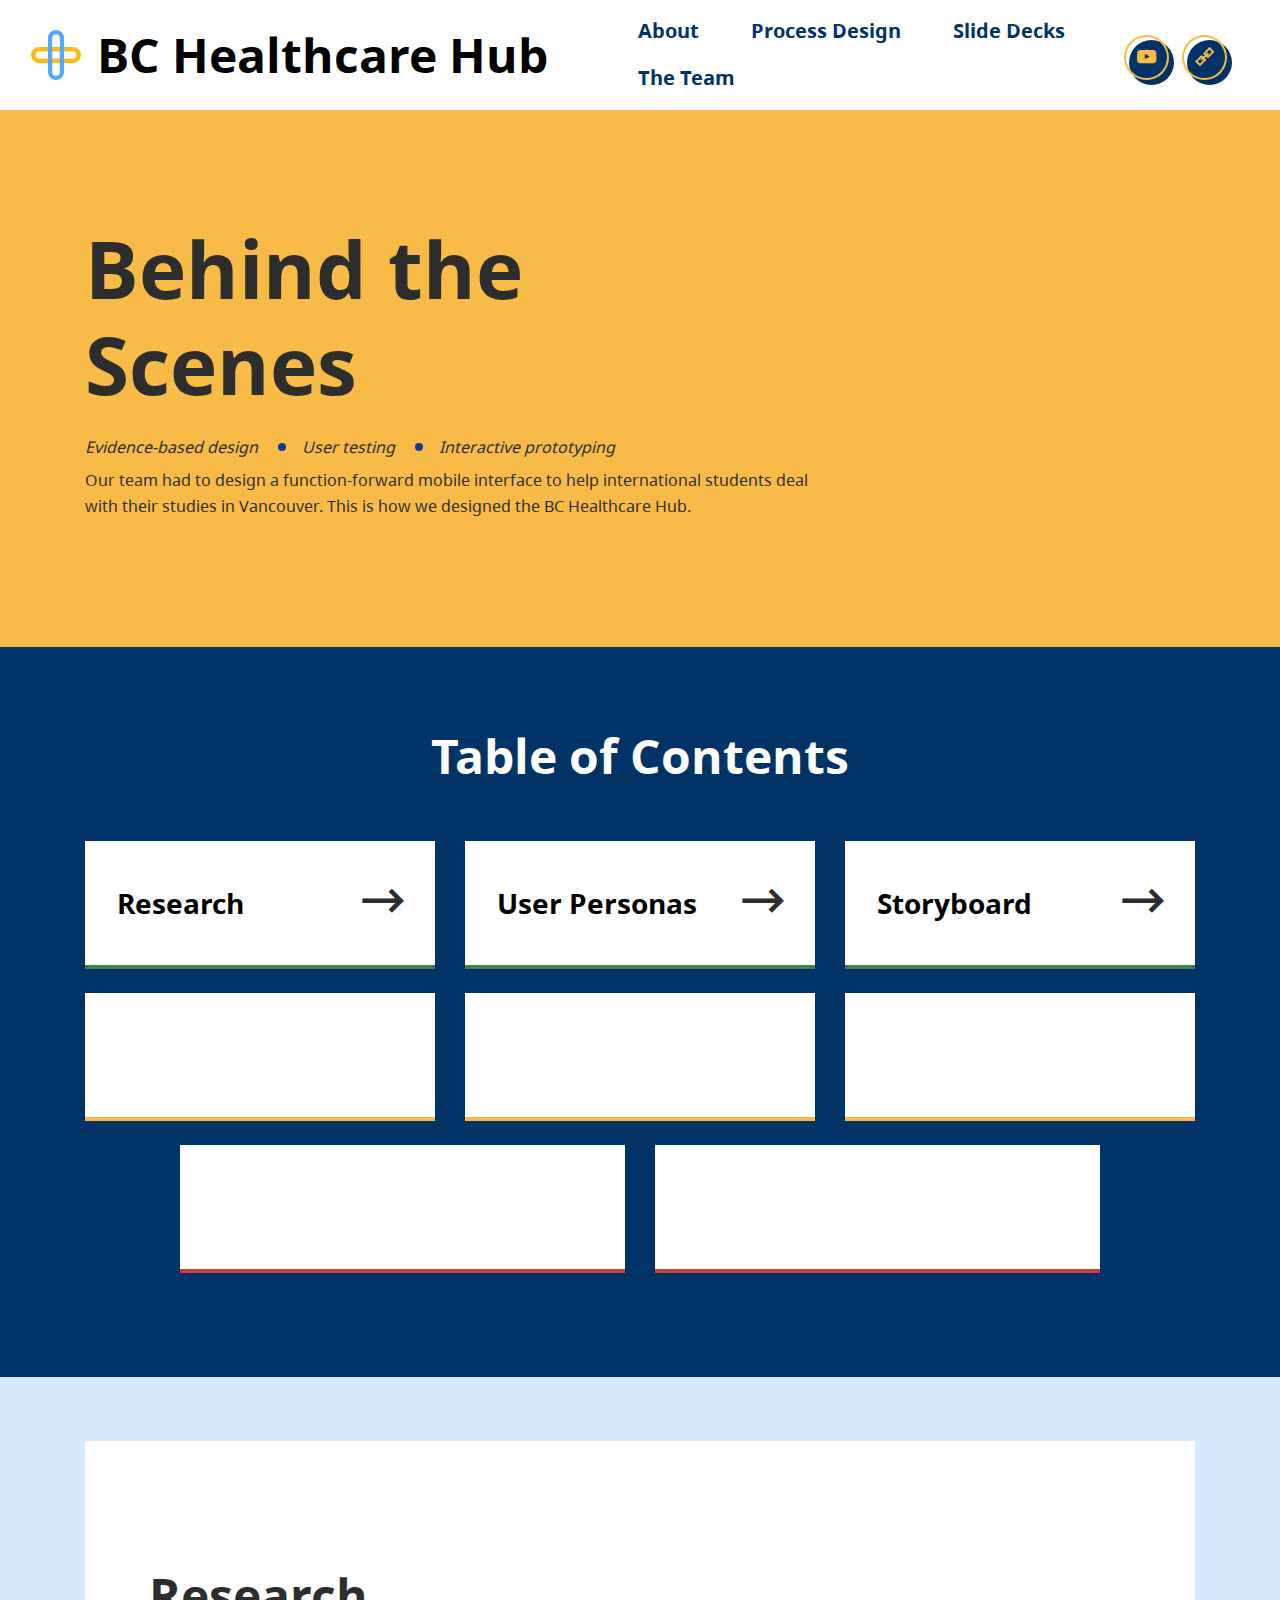
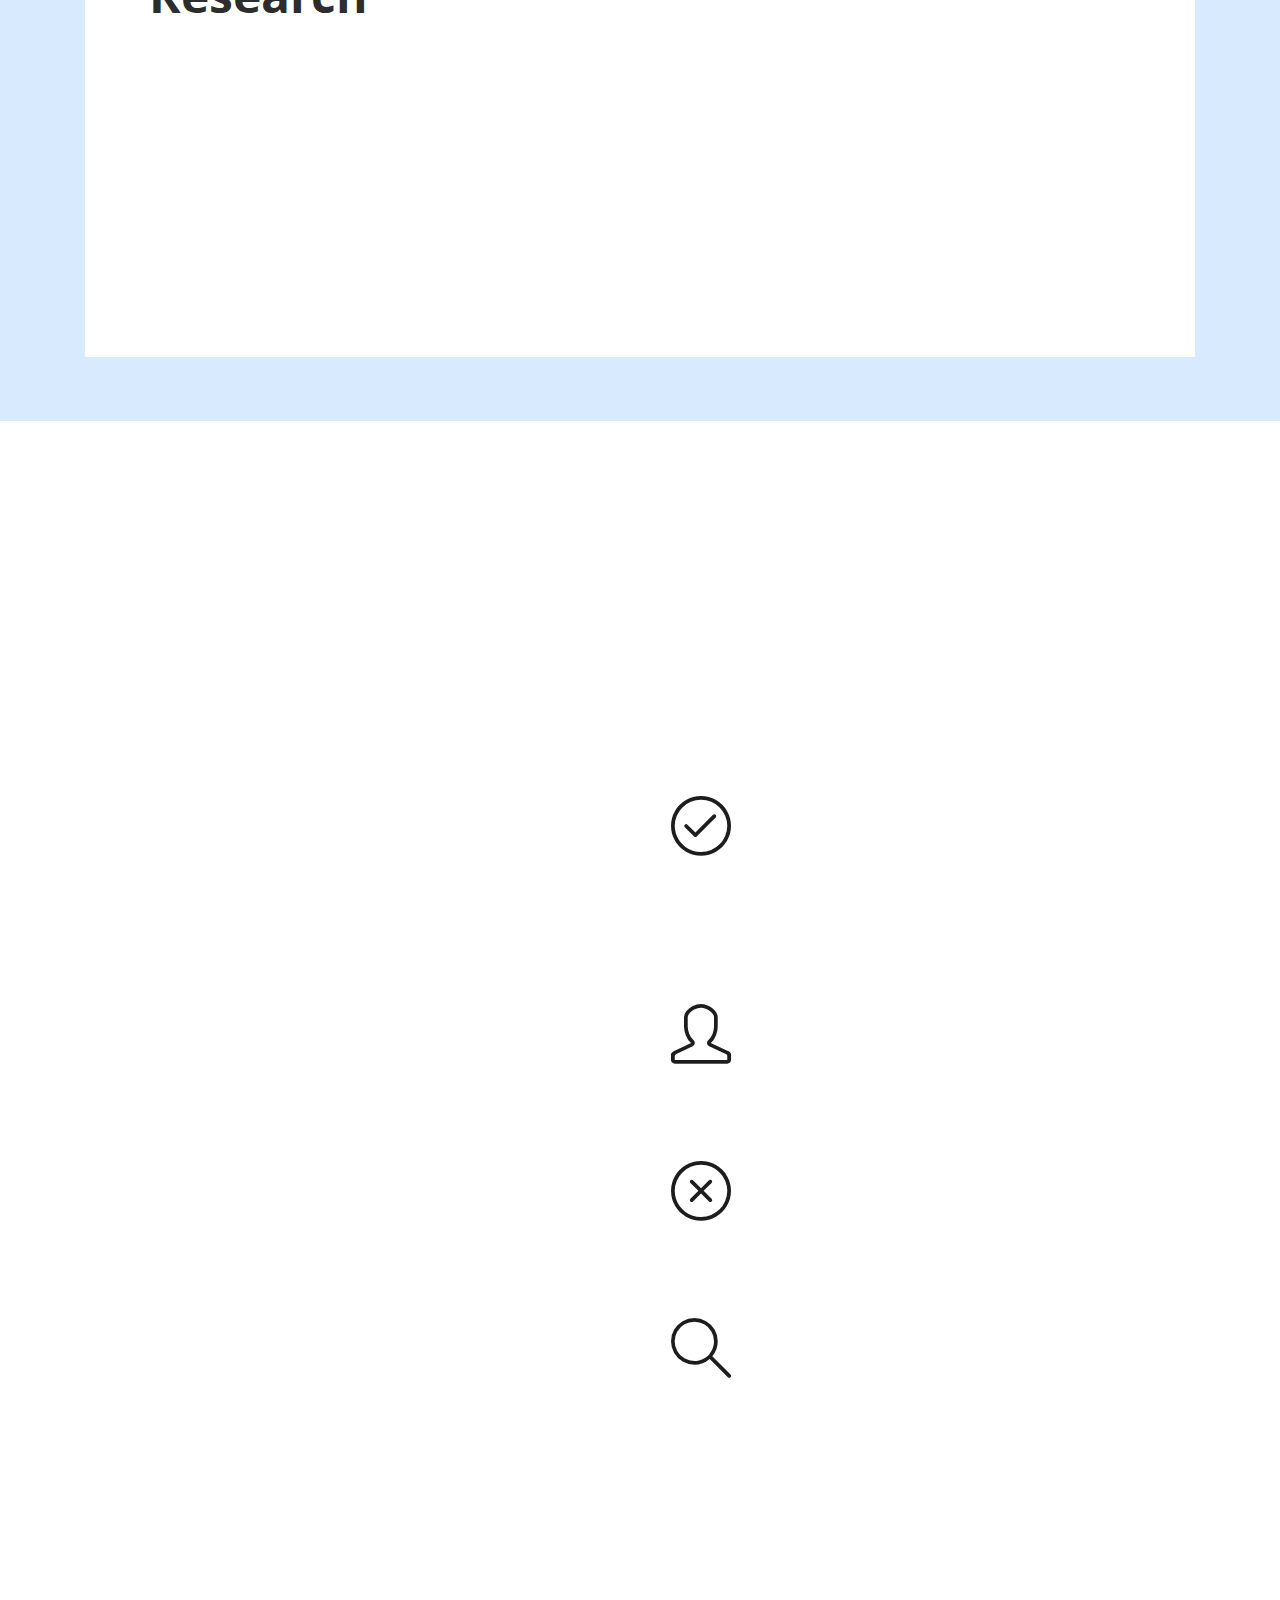
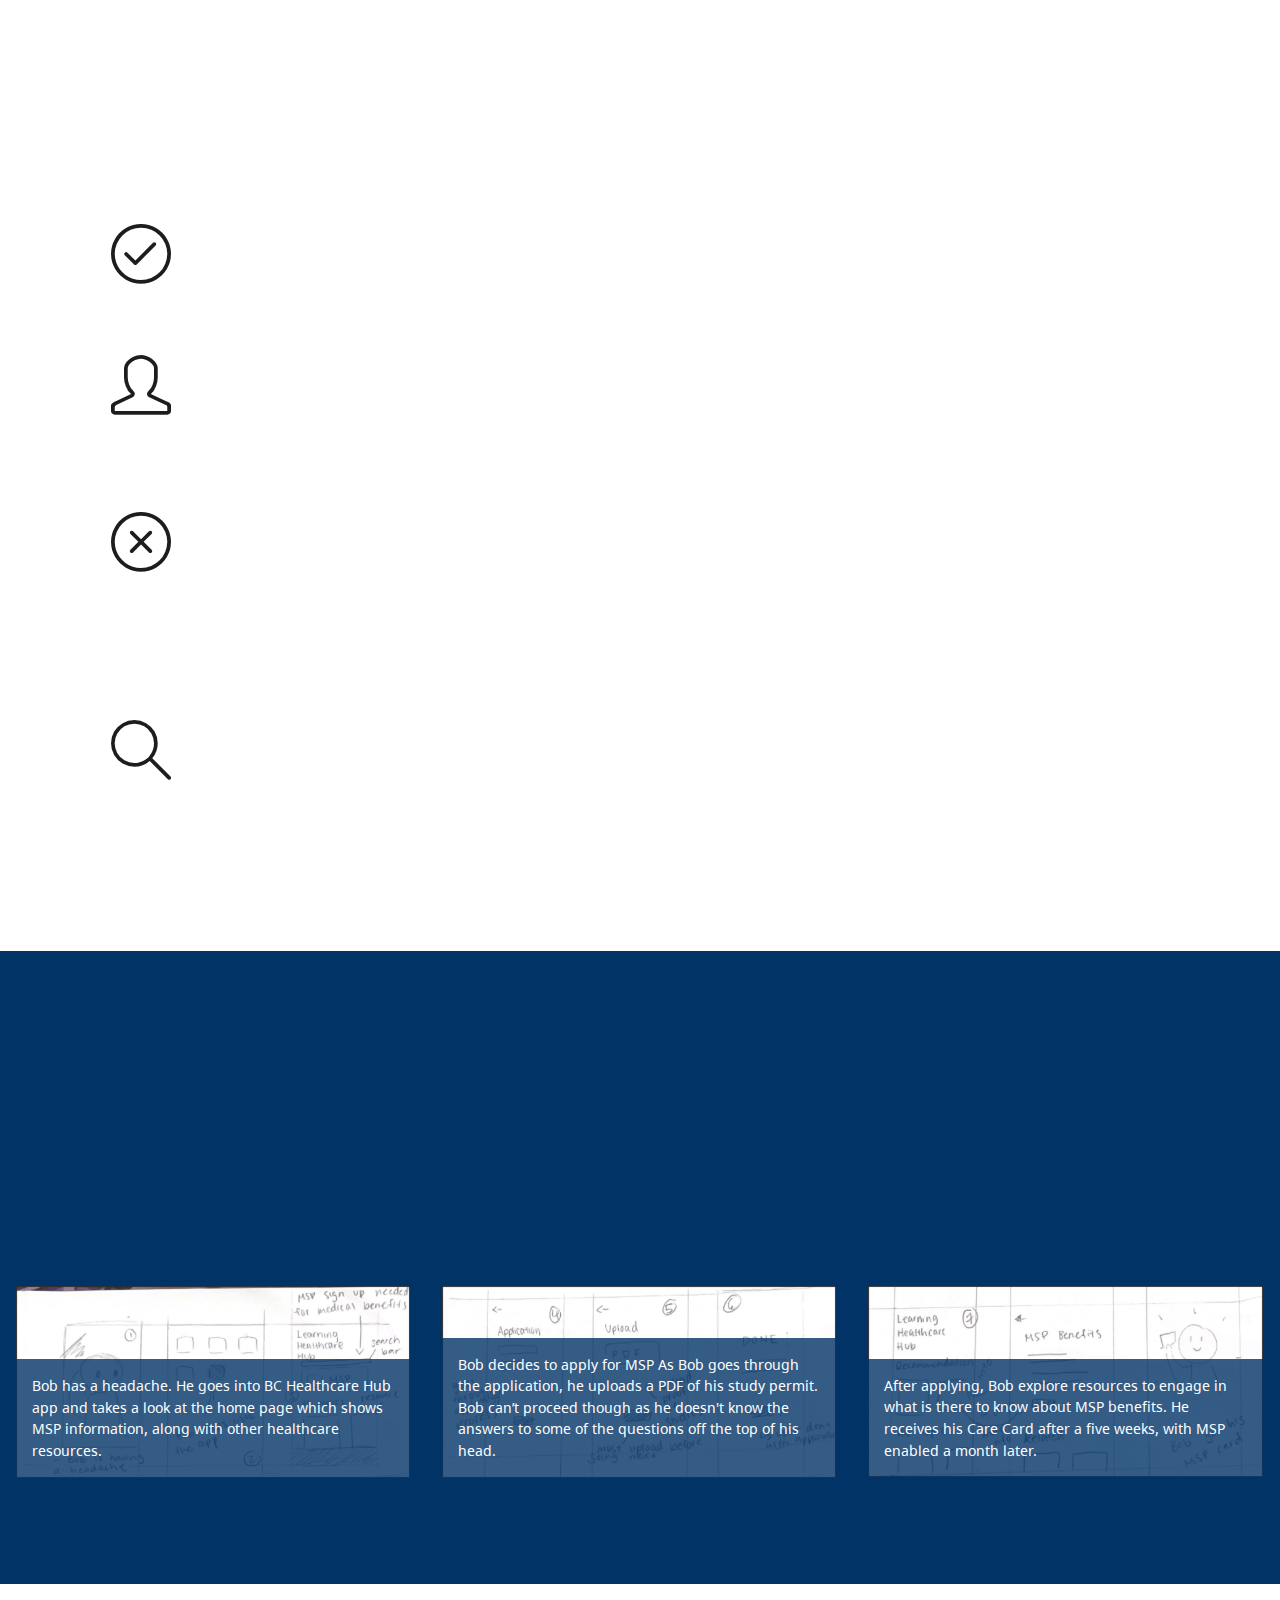
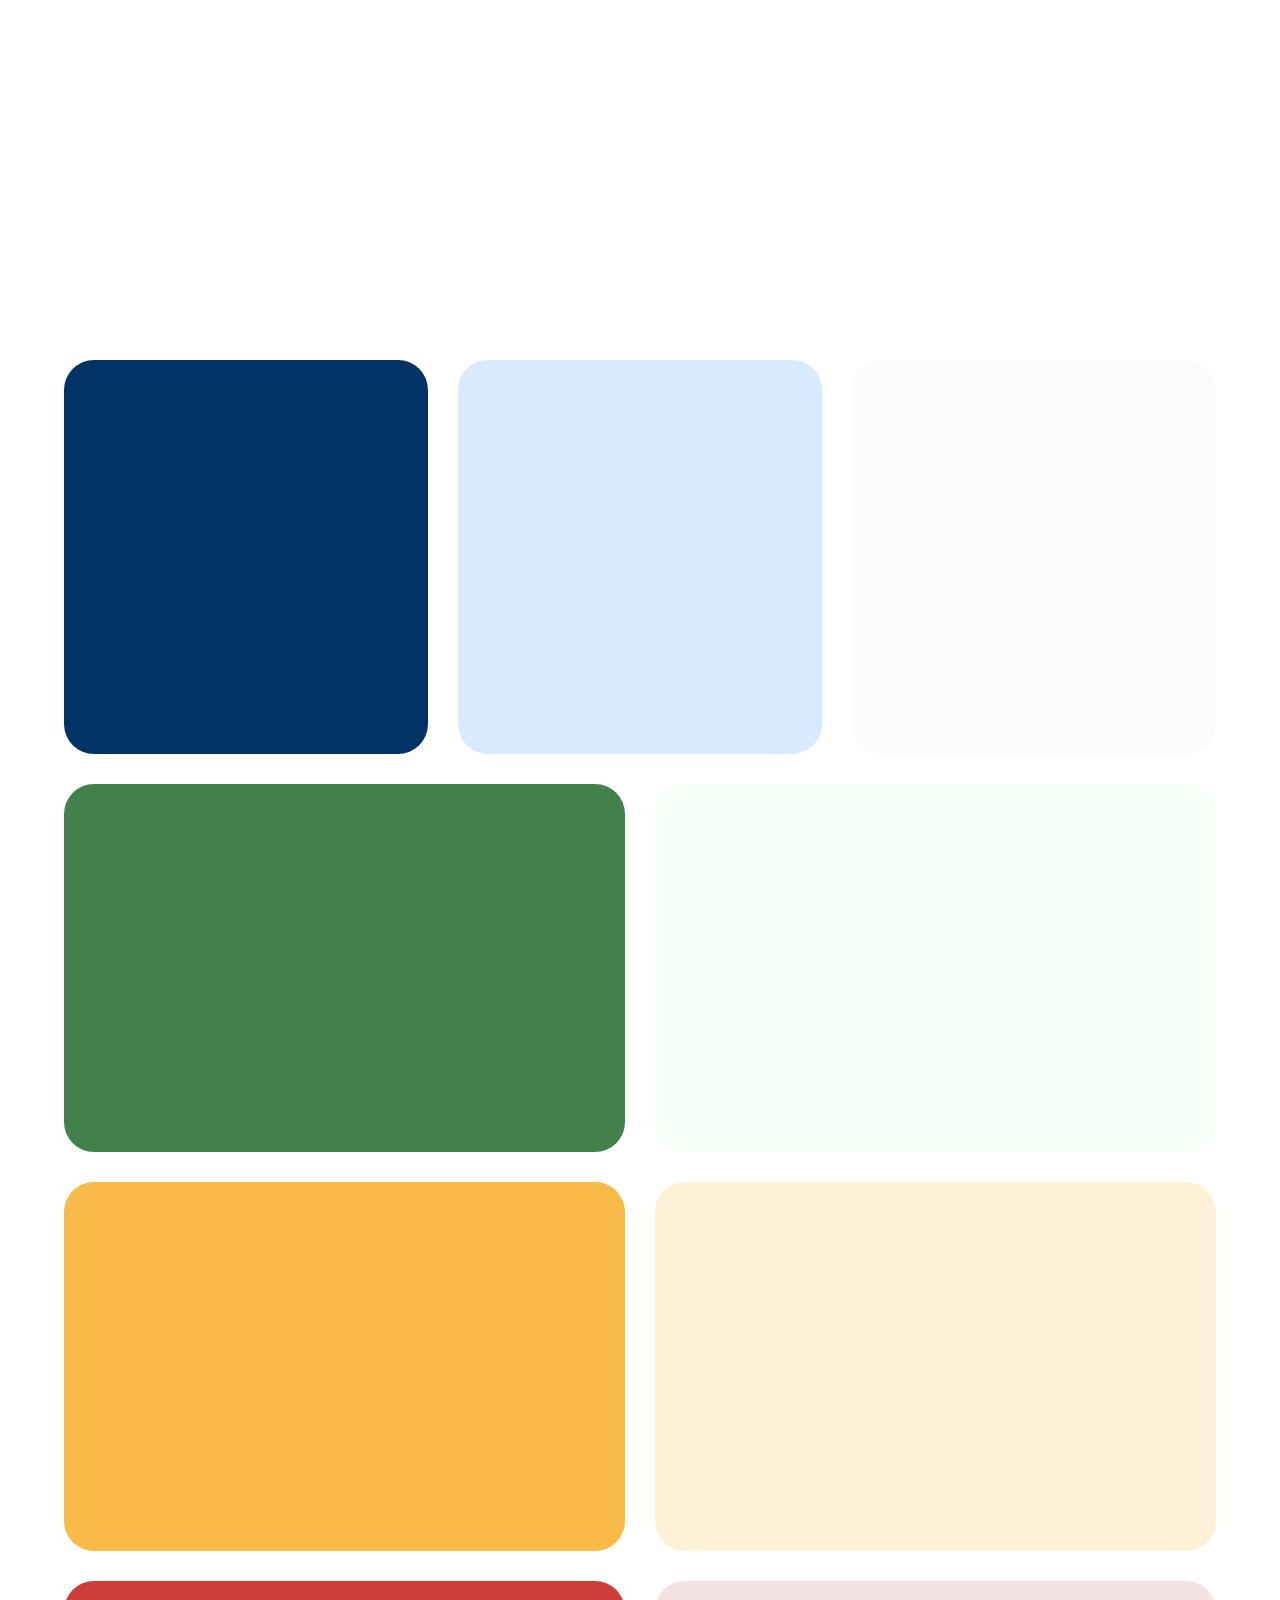
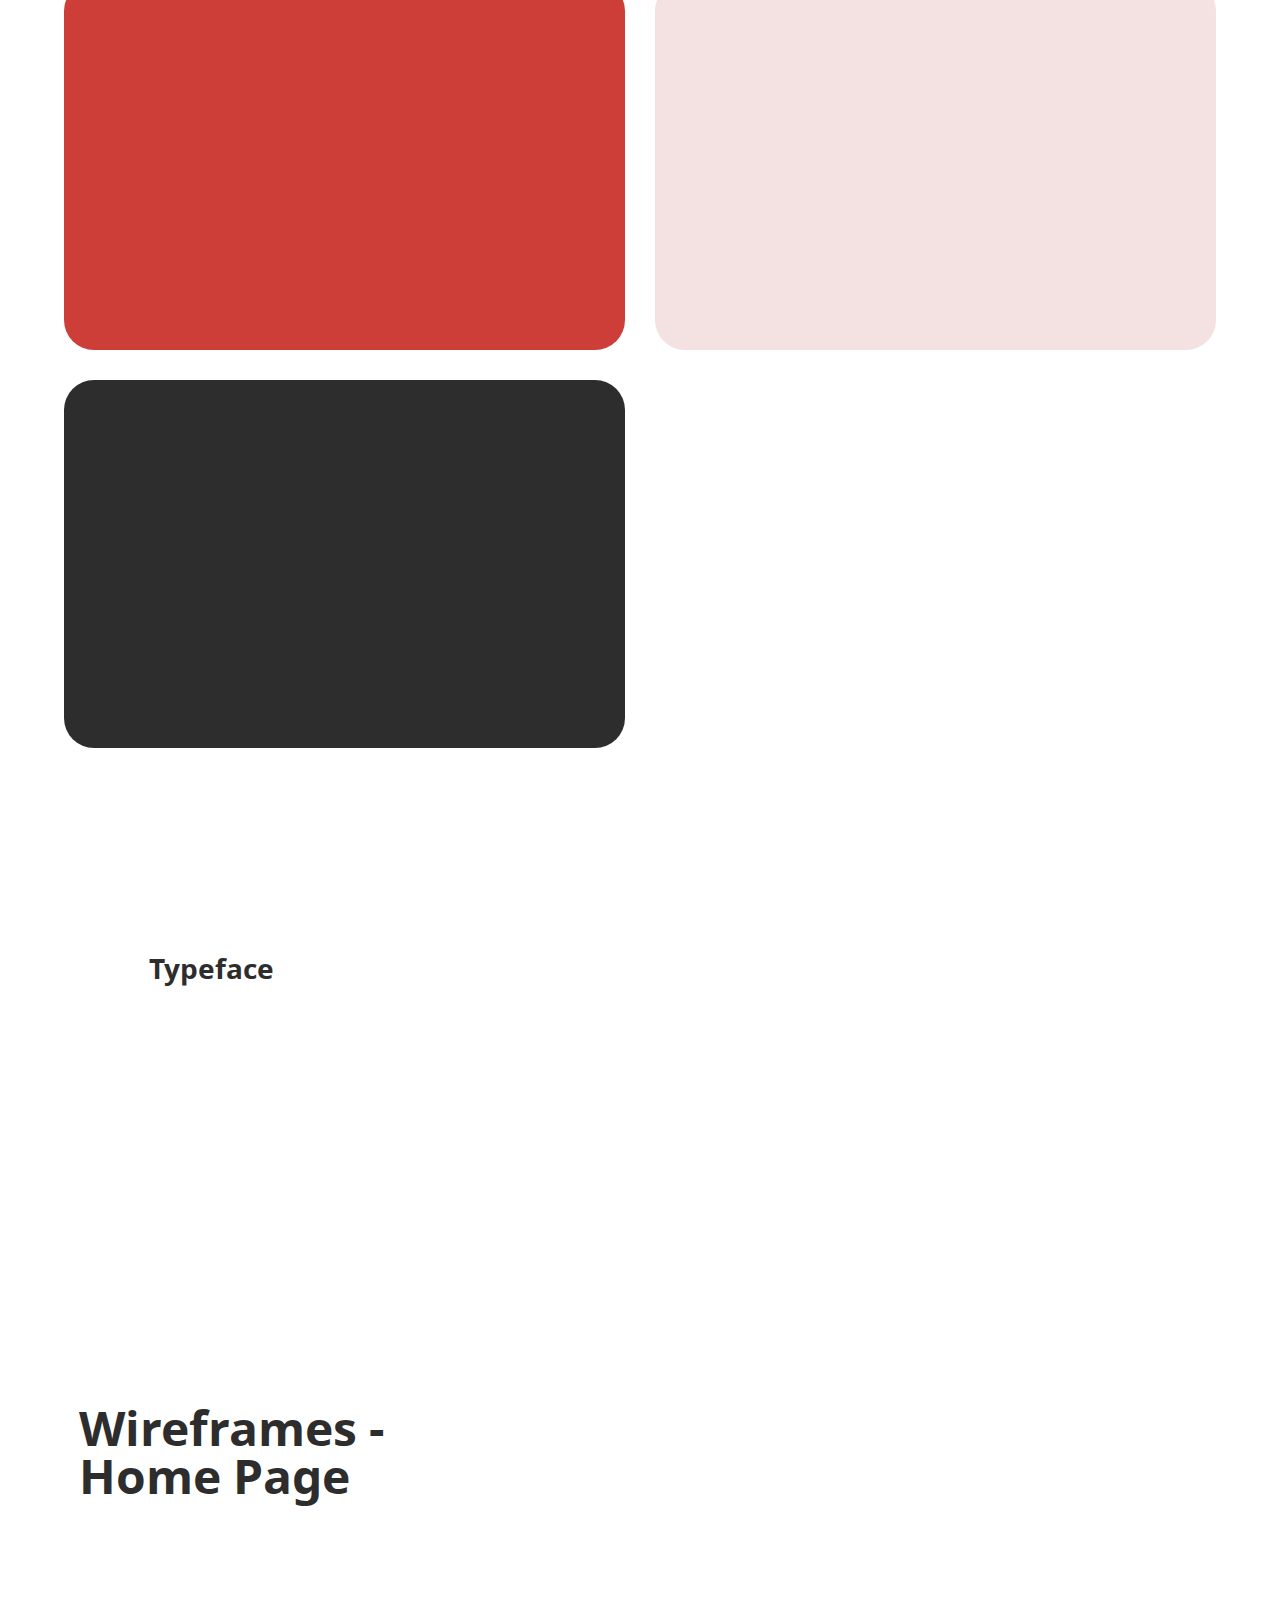
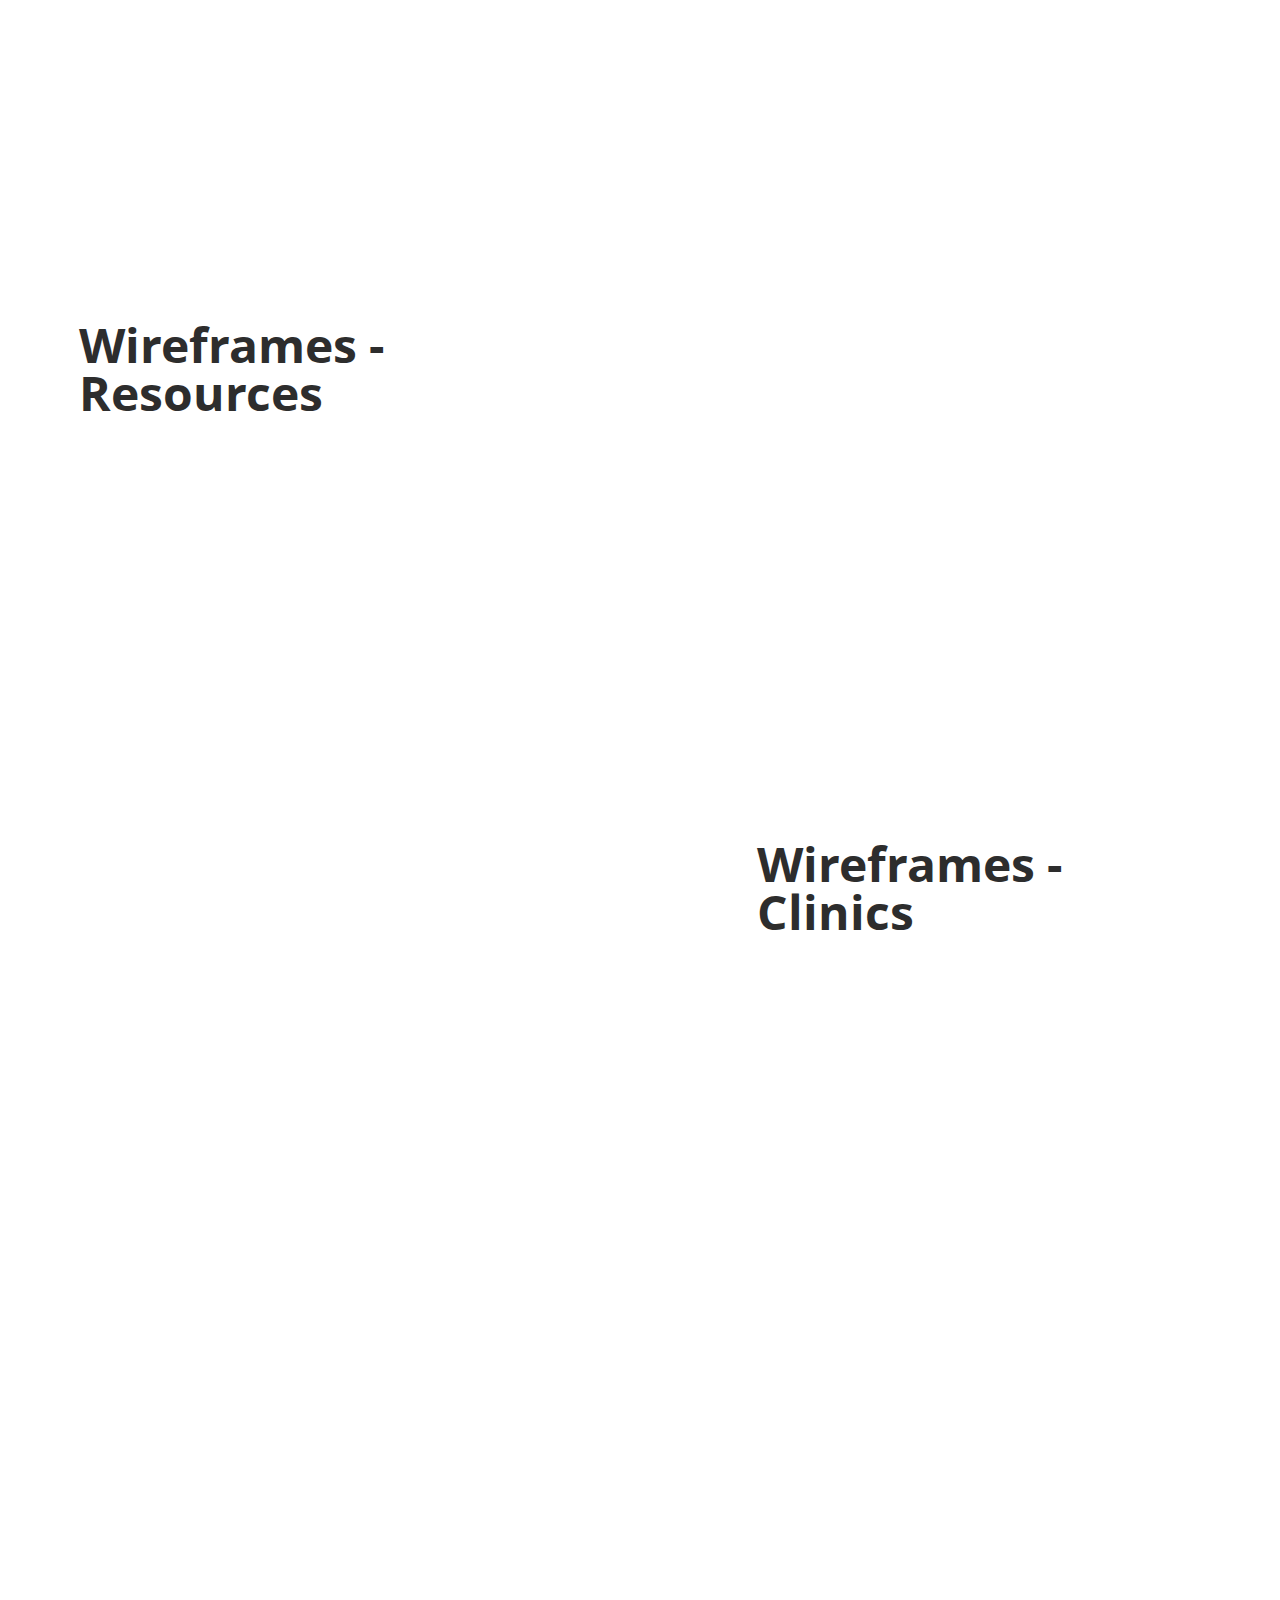
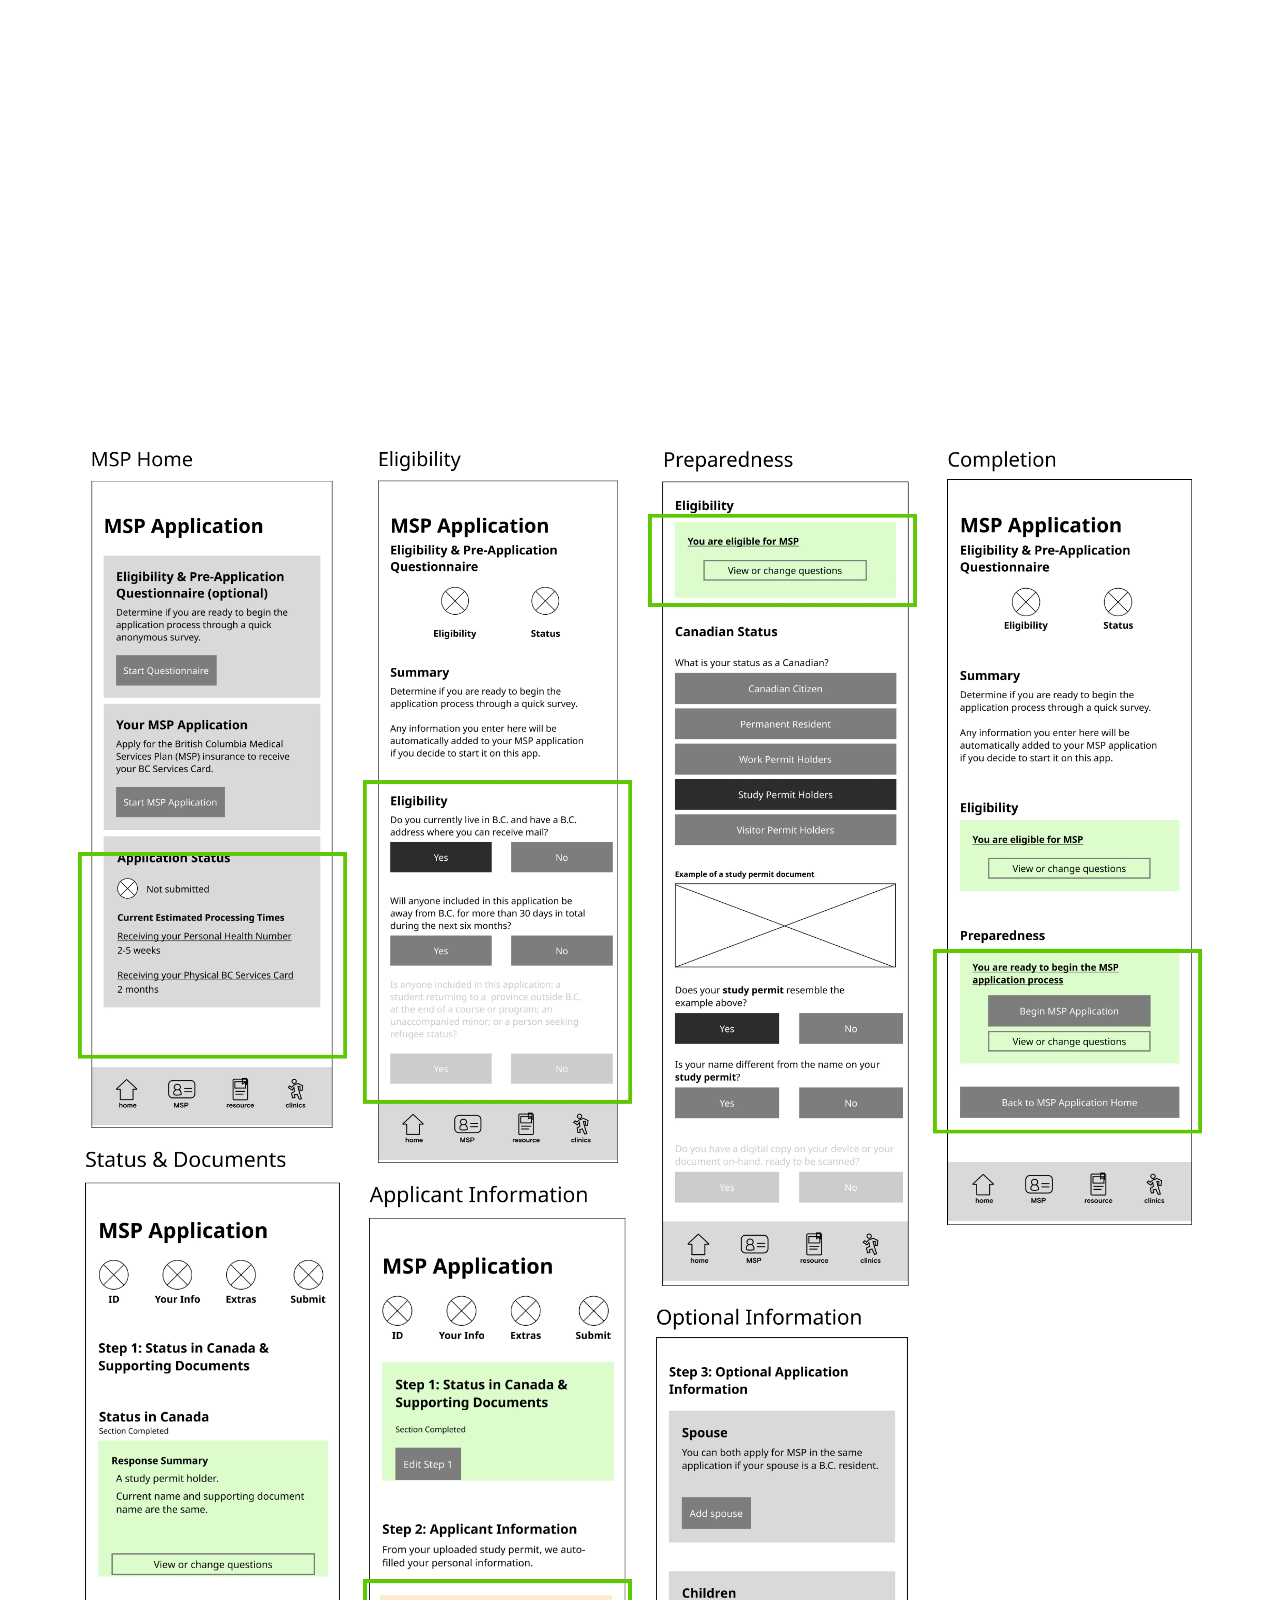
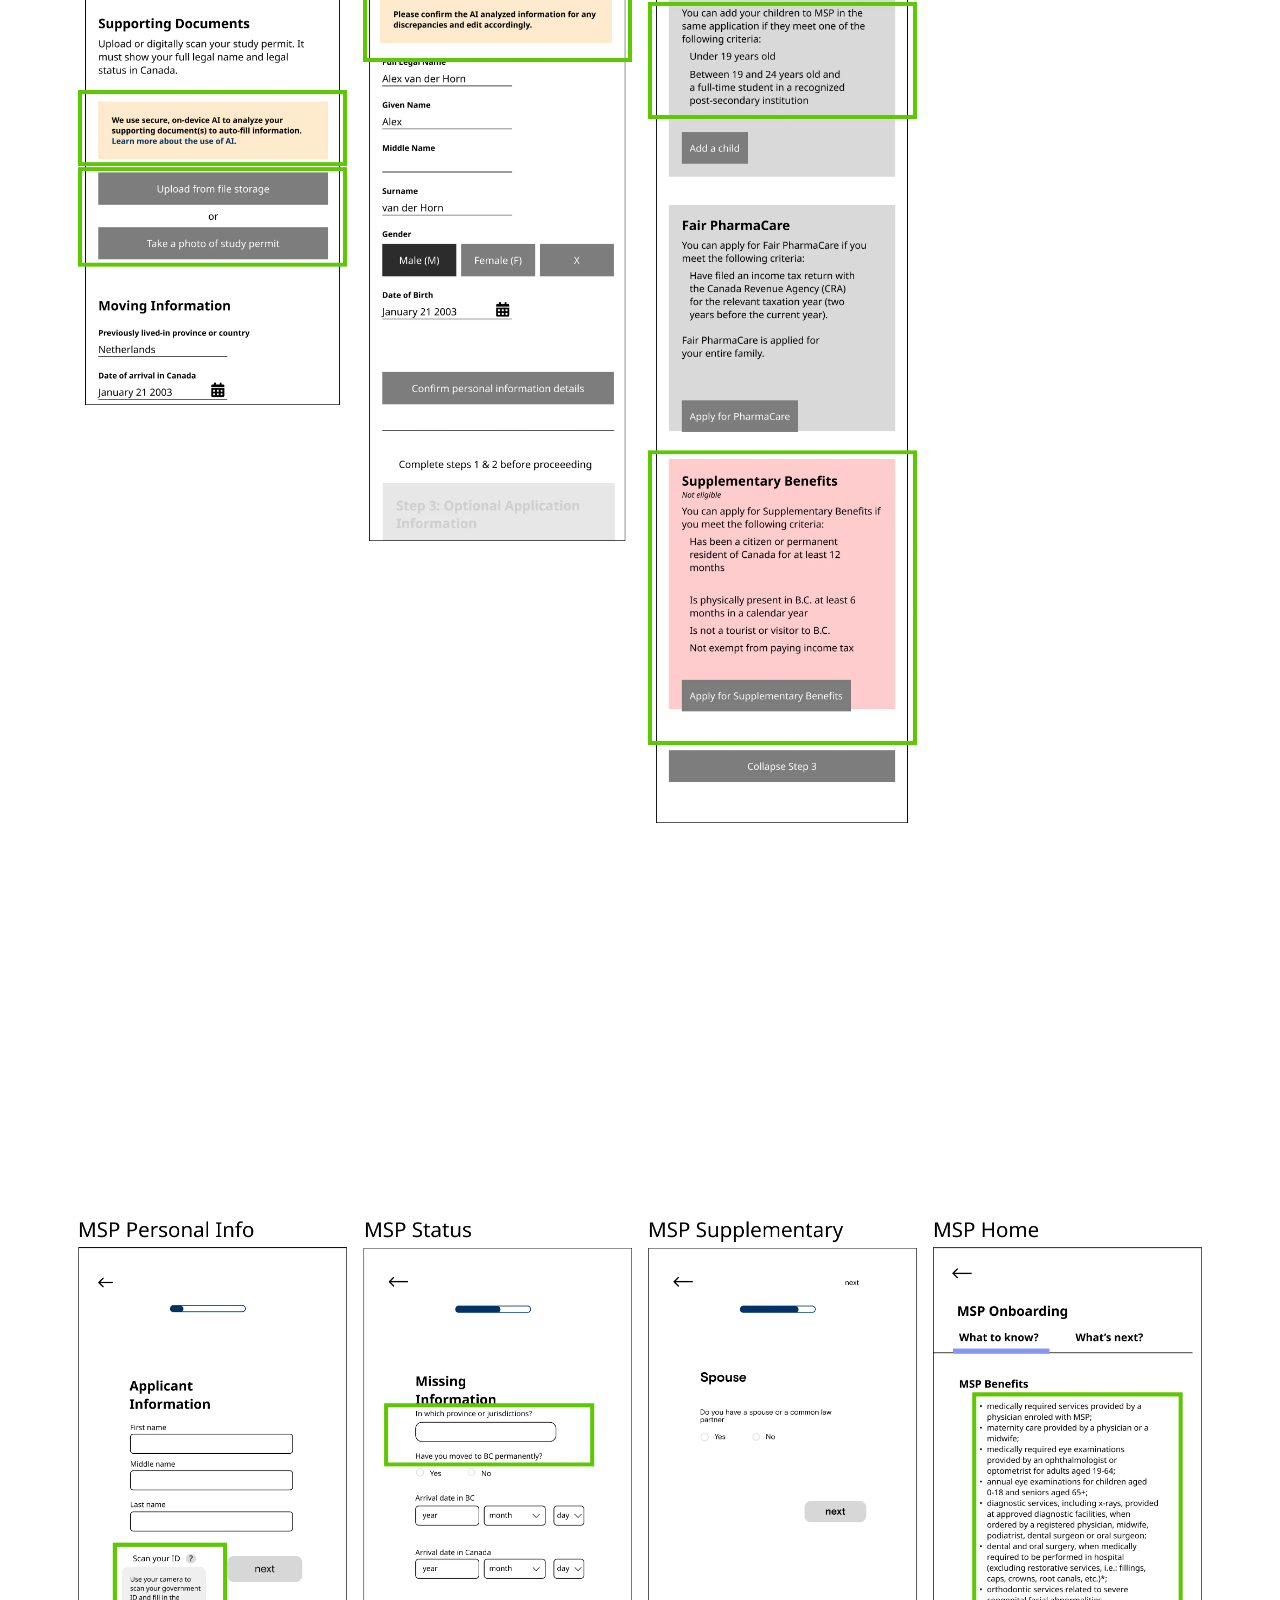
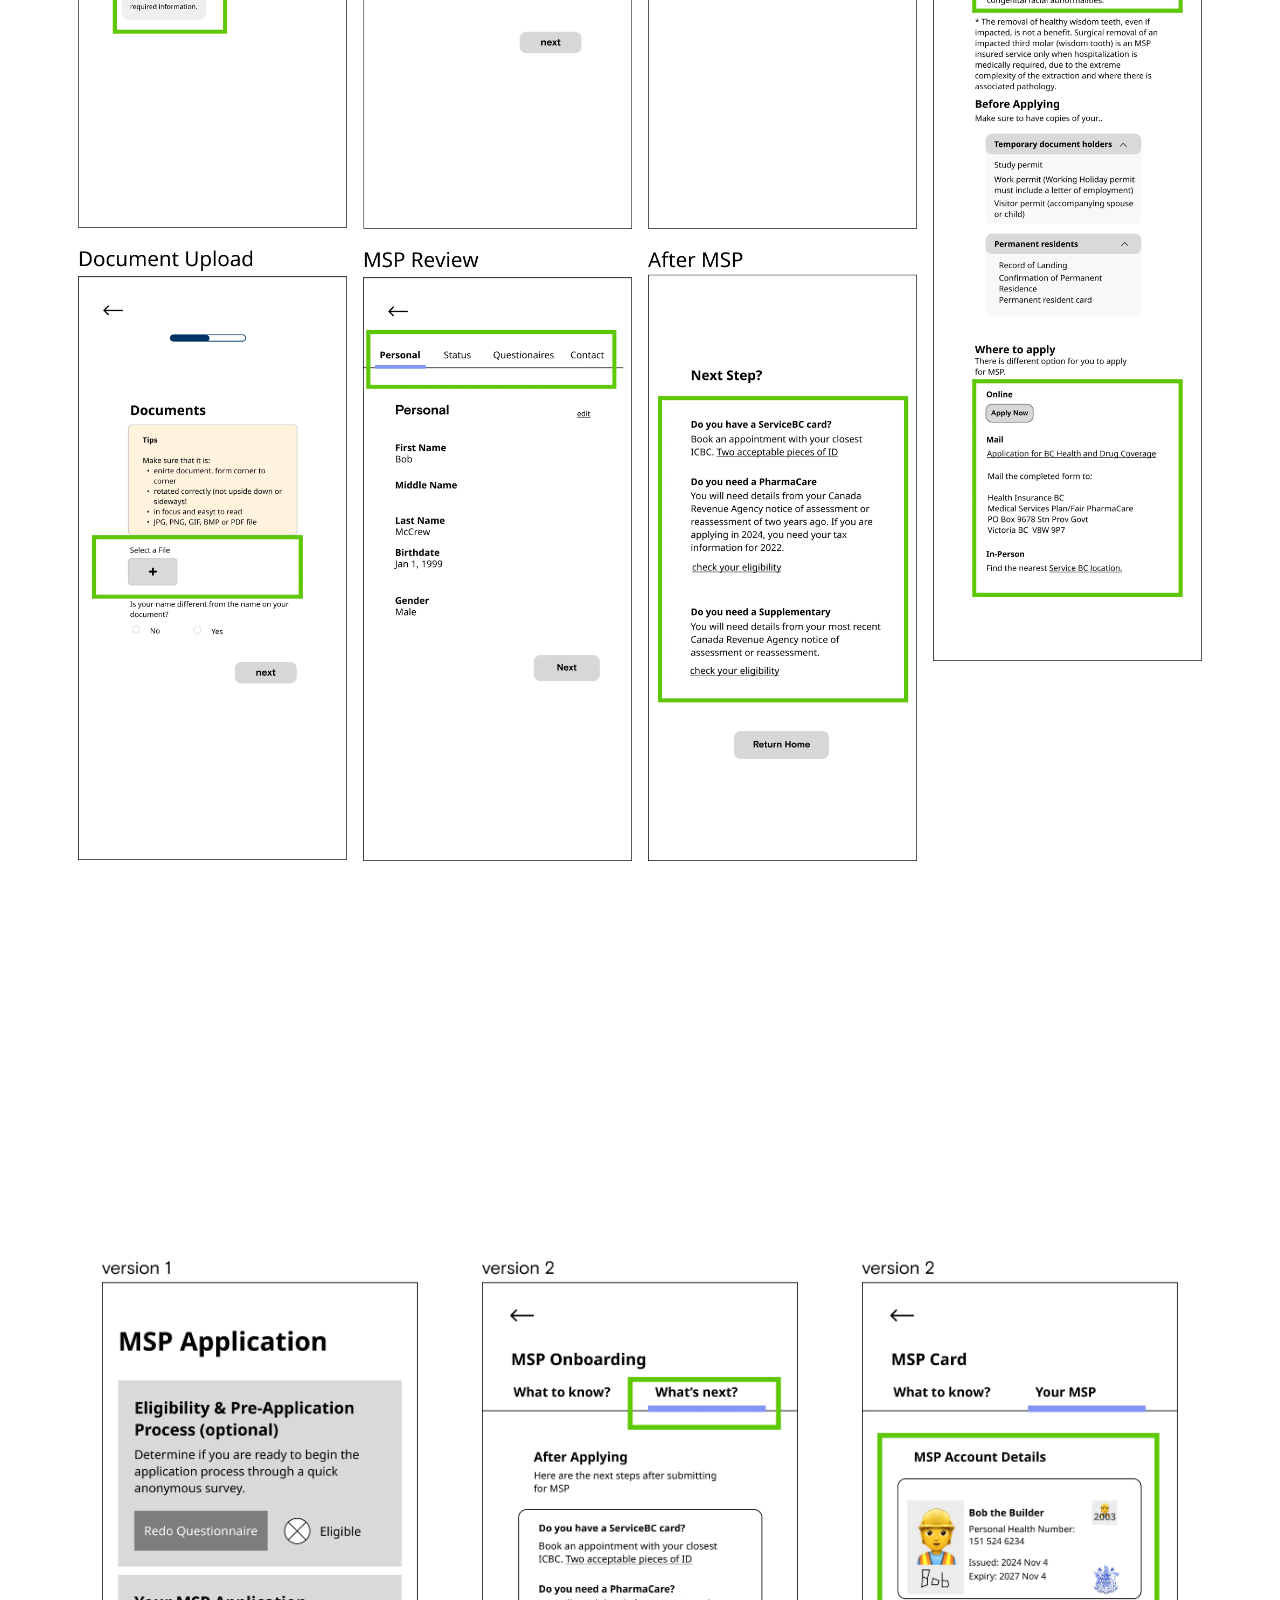
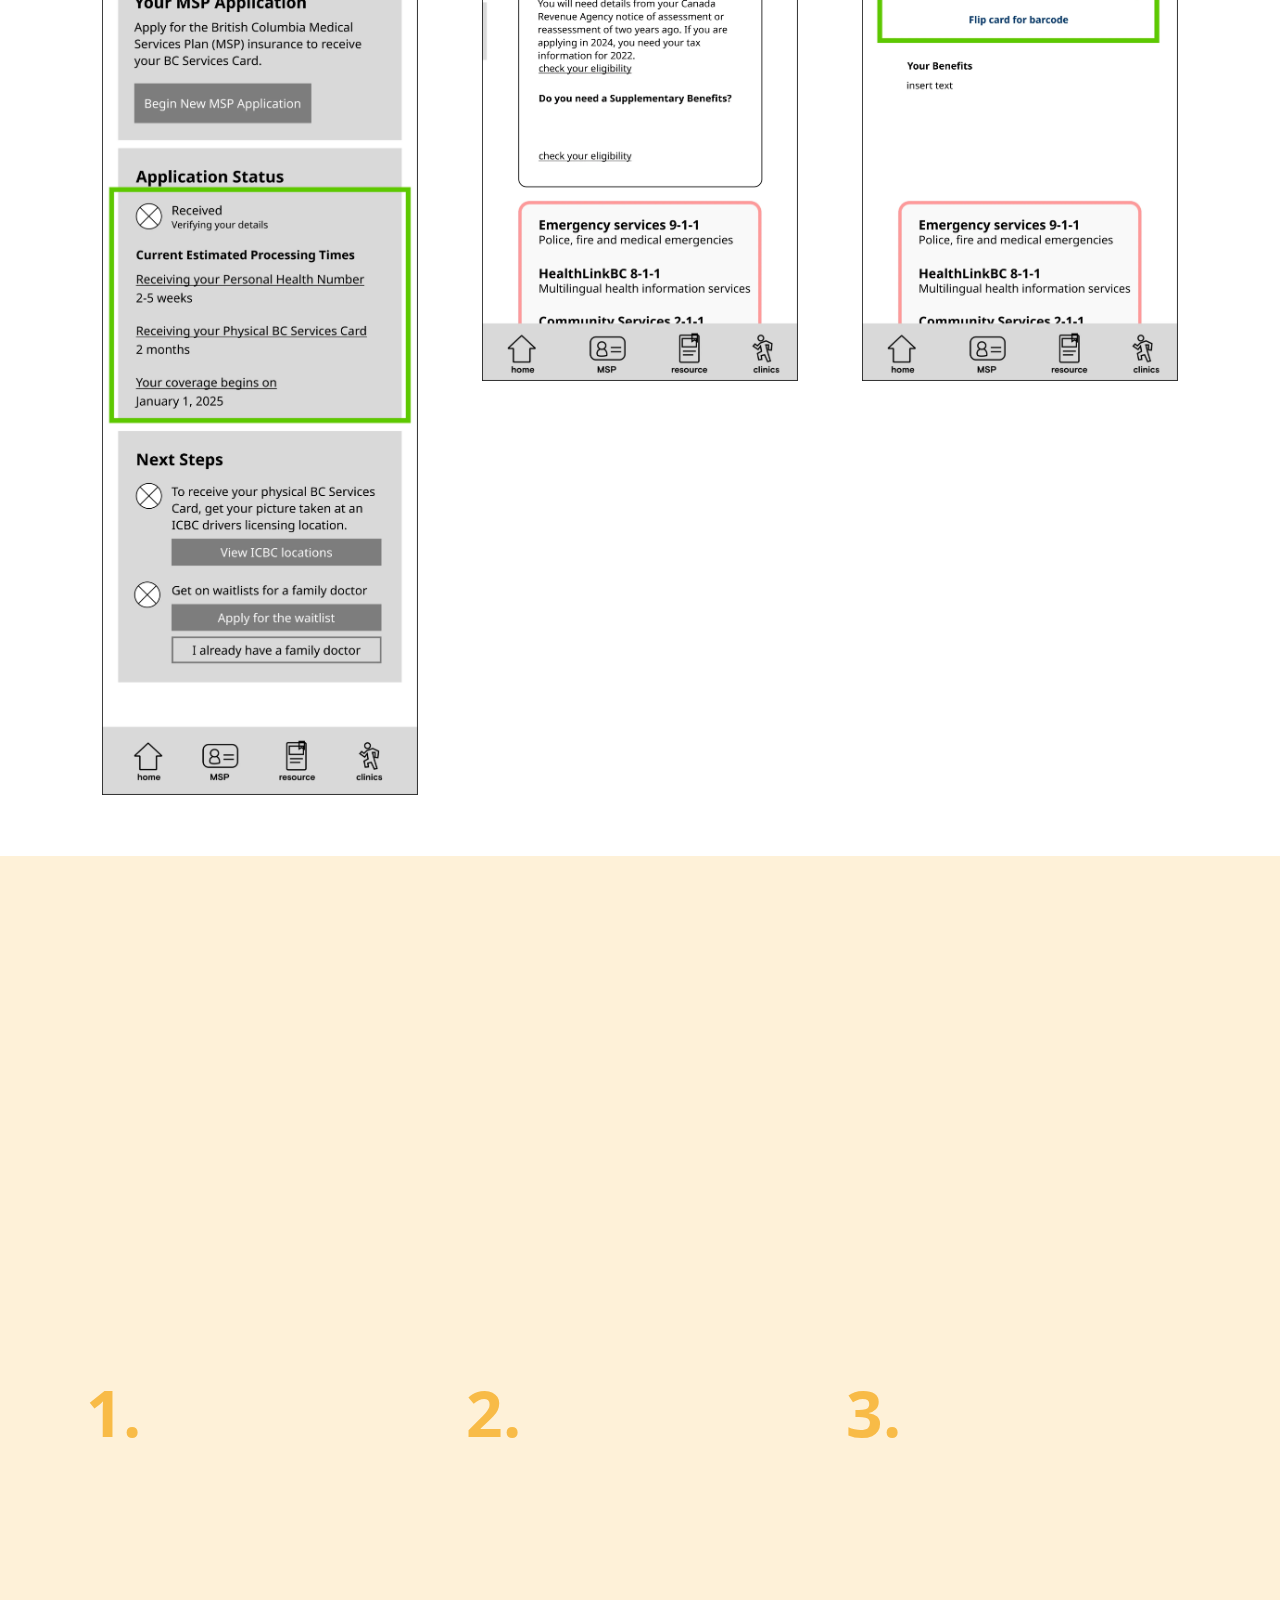
==== commit da9d74bf: "final website push!" ====
--- a/process.html
+++ b/process.html
@@ -55,13 +55,13 @@
       <div class="collapse navbar-collapse" id="navbarSupportedContent">
         <ul class="navbar-nav nav-dropdown nav-right" data-app-modern-menu="true"><li class="nav-item"><a class="nav-link link text-secondary text-primary display-4" href="index.html#features06-6">About</a>
           </li>
-          <li class="nav-item"><a class="nav-link link text-secondary text-primary display-4" href="process.html">Process Design</a></li><li class="nav-item"><a class="nav-link link text-secondary text-primary display-4" href="page2.html" aria-expanded="false">Slide Decks</a></li><li class="nav-item"><a class="nav-link link text-secondary text-primary display-4" href="page2.html" aria-expanded="false">The Team</a></li></ul>
+          <li class="nav-item"><a class="nav-link link text-secondary text-primary display-4" href="process.html">Process Design</a></li><li class="nav-item"><a class="nav-link link text-secondary text-primary display-4" href="slides.html" aria-expanded="false">Slide Decks</a></li><li class="nav-item"><a class="nav-link link text-secondary text-primary display-4" href="team.html" aria-expanded="false">The Team</a></li></ul>
         <div class="icons-menu">
-          <a class="iconfont-wrapper" href="https://mobirise.com" target="_blank">
+          <a class="iconfont-wrapper" href="https://youtu.be/LZJXYPZFxbo" target="_blank">
             <span class="icon-bg"></span>
             <span class="p-2 mbr-iconfont socicon-youtube socicon"></span>
           </a>
-          <a class="iconfont-wrapper" href="https://mobirise.com" target="_blank">
+          <a class="iconfont-wrapper" href="https://cloud.protopie.io/p/ae5cdab4b4598edfea442410?ui=true&scaleToFit=true&enableHotspotHints=true&cursorType=touch&mockup=true&bgColor=%23F5F5F5&bgImage=undefined&playSpeed=1" target="_blank">
             <span class="icon-bg"></span>
             <span class="p-2 mbr-iconfont mobi-mbri-link mobi-mbri"></span>
           </a>
@@ -117,7 +117,7 @@
                         <div class="icon-wrap">
                             
                         </div>
-                        <h5 class="card-title mbr-fonts-style mb-0 mbr-bold display-5"><span style="font-weight: normal;">Research</span></h5>
+                        <h5 class="card-title mbr-fonts-style mb-0 mbr-bold display-5"><span style="font-weight: normal;"><a href="process.html#features2-14" class="text-black">Research</a></span></h5>
                         
                     </div>
                 </div>
@@ -129,7 +129,7 @@
                         <div class="icon-wrap">
                             
                         </div>
-                        <h5 class="card-title mbr-fonts-style mb-0 mbr-bold display-5"><span style="font-weight: normal;">User Personas</span></h5>
+                        <h5 class="card-title mbr-fonts-style mb-0 mbr-bold display-5"><span style="font-weight: normal;"><a href="process.html#title1-18" class="text-black">User Personas</a></span></h5>
                         
                     </div>
                 </div>
@@ -141,7 +141,7 @@
                         <div class="icon-wrap">
                             
                         </div>
-                        <h5 class="card-title mbr-fonts-style mb-0 mbr-bold display-5"><span style="font-weight: normal;">Storyboard</span></h5>
+                        <h5 class="card-title mbr-fonts-style mb-0 mbr-bold display-5"><span style="font-weight: normal;"><a href="process.html#title1-1e" class="text-black">Storyboard</a></span></h5>
                         
                     </div>
                         </div>
@@ -166,7 +166,7 @@
                         <div class="icon-wrap">
                             
                         </div>
-                        <h5 class="card-title mbr-fonts-style mb-0 mbr-bold display-5"><span style="font-weight: normal;">Branding</span></h5>
+                        <h5 class="card-title mbr-fonts-style mb-0 mbr-bold display-5"><span style="font-weight: normal;"><a href="process.html#title1-20" class="text-black">Branding</a></span></h5>
                         
                     </div>
                 </div>
@@ -178,7 +178,7 @@
                         <div class="icon-wrap">
                             
                         </div>
-                        <h5 class="card-title mbr-fonts-style mb-0 mbr-bold display-5"><span style="font-weight: normal;">Wireframes</span></h5>
+                        <h5 class="card-title mbr-fonts-style mb-0 mbr-bold display-5"><span style="font-weight: normal;"><a href="process.html#features2-2p" class="text-black">Wireframes</a></span></h5>
                         
                     </div>
                 </div>
@@ -190,7 +190,7 @@
                         <div class="icon-wrap">
                             
                         </div>
-                        <h5 class="card-title mbr-fonts-style mb-0 mbr-bold display-5"><span style="font-weight: normal;">User Testing</span></h5>
+                        <h5 class="card-title mbr-fonts-style mb-0 mbr-bold display-5"><span style="font-weight: normal;"><a href="process.html#features03-38" class="text-black">User Testing</a></span></h5>
                         
                     </div>
                         </div>
@@ -209,19 +209,29 @@
         <div class="row justify-content-center">
             
             
-            <div class="card col-md-6 col-md-8 col-lg-6">
+            <div class="card col-md-6 col-lg-5">
                 <div class="card-wrapper card-wrapper-1">
                     <div class="card-box align-left">
                         <div class="icon-wrap">
                             
                         </div>
-                        <h5 class="card-title mbr-fonts-style mb-0 mbr-bold display-5"><span style="font-weight: normal;">Final Design Iterations</span></h5>
+                        <h5 class="card-title mbr-fonts-style mb-0 mbr-bold display-5"><span style="font-weight: 400;"><a href="process.html#title1-3j" class="text-black">Iterations</a></span></h5>
                         
                     </div>
                 </div>
             </div>
             
-            
+            <div class="card col-md-6 col-lg-5">
+                <div class="card-wrapper card-wrapper-2">
+                    <div class="card-box align-left">
+                        <div class="icon-wrap">
+                            
+                        </div>
+                        <h5 class="card-title mbr-fonts-style mb-0 mbr-bold display-5"><a href="process.html#title1-40" class="text-black">Final Prototype</a></h5>
+                        
+                    </div>
+                </div>
+            </div>
             
             
             
@@ -1460,7 +1470,7 @@
             </div>
             <div class="col-12 col-lg-7">
                 <div class="image-wrapper">
-                    <img src="assets/images/group-423.webp" alt="Mobirise Website Builder">
+                    <img src="assets/images/group-423-1.webp" alt="Mobirise Website Builder">
                 </div>
             </div>
         </div>
@@ -1643,11 +1653,48 @@
                     <div class="mbr-section-text">
                         
                     </div>
-                    <div class="mbr-section-btn pt-3 align-right"><a class="btn btn-md btn-black-outline display-4" href="https://mobiri.se">View on ProtoPie</a></div>
+                    <div class="mbr-section-btn pt-3 align-right"><a class="btn btn-md btn-black-outline display-4" href="https://cloud.protopie.io/p/ae5cdab4b4598edfea442410?ui=true&scaleToFit=true&enableHotspotHints=true&cursorType=touch&mockup=true&bgColor=%23F5F5F5&bgImage=undefined&playSpeed=1" target="_blank"><span style="font-weight: normal;">View on ProtoPie</span></a></div>
                 </div>
             </div>
         </div>
     </div>          
+</section>
+
+<section class="footer1 woodm4_footer1 cid-uwatueeby4" id="footer01-4w">
+
+    
+
+    
+
+    <div class="container">
+        <div class="row">
+            <div class="col-12 align-center">
+                <img src="assets/images/logo-bob-176x176.png" alt="Mobirise">
+            </div>
+            <div class="card p-3 col-12 col-md-6">
+                <div class="card-box">
+                    <h4 class="card-title mbr-bold mbr-fonts-style display-5"><span style="font-weight: normal;">The team</span></h4>
+                    <p class="mbr-text mbr-fonts-style display-7">Irina Ng<br>Elizabeth Liao<br>Max Nielsen<br>Bob the Builder (honorary)<br>Noelle (honorary)</p>
+                </div>
+            </div>
+
+            <div class="card p-3 col-12 col-md-6">
+                <div class="card-box">
+                    <h4 class="card-title mbr-bold mbr-fonts-style display-5"><p><span style="font-weight: normal;">Project for</span></p></h4>
+                    <p class="mbr-text mbr-fonts-style display-7">Simon Fraser University<br><a href="https://www.sfu.ca/outlines.html?2024/fall/iat/334/d100" class="text-info" target="_blank">IAT 334</a><br></p>
+                </div>
+            </div>
+
+            
+
+            <div class="col-lg-12 pt-5 align-center">
+                <div class="icon-wrap">
+                    <a href="https://cloud.protopie.io/p/ae5cdab4b4598edfea442410?ui=true&scaleToFit=true&enableHotspotHints=true&cursorType=touch&mockup=true&bgColor=%23F5F5F5&bgImage=undefined&playSpeed=1" target="_blank"><span class="mbr-iconfont mobi-mbri-link mobi-mbri"></span></a><br>
+                    <a href="https://youtu.be/LZJXYPZFxbo" target="_blank"><span class="mbr-iconfont socicon-youtube socicon"></span></a>
+                </div>
+            </div>
+        </div>
+    </div>
 </section>
 
 
--- a/assets/mobirise/css/mbr-additional.css
+++ b/assets/mobirise/css/mbr-additional.css
@@ -1491,6 +1491,31 @@
 .cid-uwafGqsOsw .card-box {
   color: #2d2d2d;
 }
+.cid-uwaulrphAR {
+  padding-top: 2rem;
+  padding-bottom: 6rem;
+  background-color: #ffffff;
+}
+.cid-uwaulrphAR .mbr-fallback-image.disabled {
+  display: none;
+}
+.cid-uwaulrphAR .mbr-fallback-image {
+  display: block;
+  background-size: cover;
+  background-position: center center;
+  width: 100%;
+  height: 100%;
+  position: absolute;
+  top: 0;
+}
+.cid-uwaulrphAR .video-wrapper iframe {
+  width: 100%;
+}
+.cid-uwaulrphAR .mbr-section-title,
+.cid-uwaulrphAR .mbr-section-subtitle,
+.cid-uwaulrphAR .mbr-text {
+  text-align: center;
+}
 .cid-uwahfQrIKL {
   padding-top: 135px;
   padding-bottom: 135px;
@@ -1556,43 +1581,43 @@
 .cid-uwahfQrIKL .underline {
   text-align: left;
 }
-.cid-uvj8m1C1S9 {
+.cid-uwasGSnhtW {
   padding-top: 90px;
   padding-bottom: 0px;
   background-color: #013366;
 }
-.cid-uvj8m1C1S9 .mbr-text {
+.cid-uwasGSnhtW .mbr-text {
   color: #ffffff;
 }
-.cid-uvj8m1C1S9 .container {
+.cid-uwasGSnhtW .container {
   max-width: 1000px;
 }
-.cid-uvj8m1C1S9 h4 {
+.cid-uwasGSnhtW h4 {
   text-align: center;
 }
-.cid-uvj8m1C1S9 p {
+.cid-uwasGSnhtW p {
   text-align: center;
 }
-.cid-uvj8m1C1S9 .row {
+.cid-uwasGSnhtW .row {
   justify-content: center;
 }
-.cid-uvj8m1C1S9 .card-img span {
+.cid-uwasGSnhtW .card-img span {
   font-size: 96px;
   color: #149dcc;
 }
-.cid-uvj8m1C1S9 .mbr-iconfont {
+.cid-uwasGSnhtW .mbr-iconfont {
   font-size: 1.5rem;
   color: #ffffff;
   display: block;
 }
-.cid-uvj8m1C1S9 .card-title,
-.cid-uvj8m1C1S9 .card-img {
+.cid-uwasGSnhtW .card-title,
+.cid-uwasGSnhtW .card-img {
   color: #ffffff;
 }
-.cid-uvj8m1C1S9 .icon-wrap {
+.cid-uwasGSnhtW .icon-wrap {
   padding-bottom: 7.6rem;
 }
-.cid-uvj8m1C1S9 .icon-wrap:before {
+.cid-uwasGSnhtW .icon-wrap:before {
   content: '';
   position: absolute;
   background: #ffffff;
@@ -1601,7 +1626,7 @@
   width: 2px;
   height: 90px;
 }
-.cid-uvj8m1C1S9 img {
+.cid-uwasGSnhtW img {
   margin-bottom: 5rem;
   width: auto;
   margin-left: auto;
@@ -2272,7 +2297,7 @@
   border-color: #ce3e39;
 }
 .cid-uw8ncIkC6b .card-wrapper-2 {
-  border-color: #eec39c;
+  border-color: #ce3e39;
 }
 .cid-uw8ncIkC6b .card-wrapper-3 {
   border-color: #bcd9df;
@@ -4874,7 +4899,7 @@
 }
 .cid-uwadukRm2K {
   padding-top: 30px;
-  padding-bottom: 30px;
+  padding-bottom: 90px;
   background-color: #ffffff;
   overflow: hidden;
   box-sizing: border-box;
@@ -4996,7 +5021,7 @@
 .cid-uwacNAD5pW {
   padding-top: 135px;
   padding-bottom: 135px;
-  background-color: #ffffff;
+  background-color: #fef1d8;
 }
 .cid-uwacNAD5pW p {
   color: #767676;
@@ -5057,6 +5082,57 @@
 .cid-uwacNAD5pW .mbr-title,
 .cid-uwacNAD5pW .underline {
   text-align: left;
+}
+.cid-uwatueeby4 {
+  padding-top: 90px;
+  padding-bottom: 0px;
+  background-color: #013366;
+}
+.cid-uwatueeby4 .mbr-text {
+  color: #ffffff;
+}
+.cid-uwatueeby4 .container {
+  max-width: 1000px;
+}
+.cid-uwatueeby4 h4 {
+  text-align: center;
+}
+.cid-uwatueeby4 p {
+  text-align: center;
+}
+.cid-uwatueeby4 .row {
+  justify-content: center;
+}
+.cid-uwatueeby4 .card-img span {
+  font-size: 96px;
+  color: #149dcc;
+}
+.cid-uwatueeby4 .mbr-iconfont {
+  font-size: 1.5rem;
+  color: #ffffff;
+  display: block;
+}
+.cid-uwatueeby4 .card-title,
+.cid-uwatueeby4 .card-img {
+  color: #ffffff;
+}
+.cid-uwatueeby4 .icon-wrap {
+  padding-bottom: 7.6rem;
+}
+.cid-uwatueeby4 .icon-wrap:before {
+  content: '';
+  position: absolute;
+  background: #ffffff;
+  bottom: 0rem;
+  left: 50%;
+  width: 2px;
+  height: 90px;
+}
+.cid-uwatueeby4 img {
+  margin-bottom: 5rem;
+  width: auto;
+  margin-left: auto;
+  margin-right: auto;
 }
 .cid-uvctag6I3v {
   z-index: 1000;
@@ -5467,323 +5543,316 @@
     color: black!important;
   }
 }
-.cid-uw8dsi44h7 {
-  padding-top: 225px;
-  padding-bottom: 45px;
+.cid-uwaknmB6U1 {
+  padding-top: 90px;
+  padding-bottom: 75px;
+  background-color: #ffffff;
+}
+.cid-uwaknmB6U1 .container {
+  overflow: hidden;
+  margin-right: auto;
+  margin-left: auto;
+  padding: 169px 92px;
+  border-radius: 50px;
+  background-color: #fef1d8;
+  max-width: 80%;
+}
+@media (max-width: 767px) {
+  .cid-uwaknmB6U1 .container {
+    padding: 140px 15px;
+  }
+}
+.cid-uwaknmB6U1 .wrap {
+  display: none;
+}
+.cid-uwaknmB6U1 section {
+  position: relative;
+}
+.cid-uwaknmB6U1 .mbr-section-title {
+  z-index: 70;
+  color: #013366;
+  text-align: left;
+}
+.cid-uwaknmB6U1 .mbr-text,
+.cid-uwaknmB6U1 .mbr-section-btn {
+  color: #46495f;
+  z-index: 70;
+}
+.cid-uwaknmB6U1 img {
+  max-width: 100%;
+  width: auto;
+  vertical-align: middle;
+  display: inline-block;
+}
+.cid-uwaknmB6U1 .wrap {
+  position: relative;
+  float: left;
+  width: 100%;
+  min-height: 1px;
+  padding-left: 10px;
+  padding-right: 10px;
+}
+.cid-uwaknmB6U1 .image-1 {
+  position: absolute;
+  left: -95px;
+  bottom: -3px;
+  -webkit-transition: all 1s cubic-bezier(0.075, 0.82, 0.165, 1);
+  transition: all 1s cubic-bezier(0.075, 0.82, 0.165, 1);
+  will-change: transform;
+}
+.cid-uwaknmB6U1 .image-2 {
+  position: absolute;
+  left: -23%;
+  top: -75%;
+  right: auto;
+  bottom: auto;
+  -webkit-transition: all 1.2s cubic-bezier(0.165, 0.84, 0.44, 1);
+  transition: all 1.2s cubic-bezier(0.165, 0.84, 0.44, 1);
+  will-change: transform;
+}
+.cid-uwaknmB6U1 .image-3 {
+  position: absolute;
+  left: 209px;
+  bottom: -131px;
+  -webkit-transition: all 1.4s cubic-bezier(0.175, 0.885, 0.32, 1.275);
+  transition: all 1.4s cubic-bezier(0.175, 0.885, 0.32, 1.275);
+  will-change: transform;
+}
+.cid-uwaknmB6U1 .image-4 {
+  position: absolute;
+  right: -61px;
+  bottom: -52px;
+  -webkit-transition: all 1.6s cubic-bezier(0.19, 1, 0.22, 1);
+  transition: all 1.6s cubic-bezier(0.19, 1, 0.22, 1);
+  will-change: transform;
+}
+.cid-uwaknmB6U1 .image-5 {
+  position: absolute;
+  left: 77px;
+  top: 175px;
+  -webkit-transition: all 1.8s cubic-bezier(0.215, 0.61, 0.355, 1);
+  transition: all 1.8s cubic-bezier(0.215, 0.61, 0.355, 1);
+  will-change: transform;
+}
+.cid-uwaknmB6U1 .image-6 {
+  position: absolute;
+  left: -295px;
+  top: 290px;
+  -webkit-transition: all 2s cubic-bezier(0.23, 1, 0.32, 1);
+  transition: all 2s cubic-bezier(0.23, 1, 0.32, 1);
+  will-change: transform;
+}
+@media (max-width: 1199px) {
+  .cid-uwaknmB6U1 .image-6 {
+    left: -165px;
+    top: 290px;
+  }
+}
+@media (max-width: 992px) {
+  .cid-uwaknmB6U1 .image-1 {
+    bottom: -323px;
+  }
+  .cid-uwaknmB6U1 .image-2 {
+    left: -53%;
+  }
+  .cid-uwaknmB6U1 .image-3 {
+    bottom: 29px;
+  }
+  .cid-uwaknmB6U1 .image-5 {
+    left: 337px;
+    top: -65px;
+  }
+  .cid-uwaknmB6U1 .image-6 {
+    top: 60px;
+  }
+}
+@media (max-width: 767px) {
+  .cid-uwaknmB6U1 .image-1 {
+    left: 205px;
+    bottom: -273px;
+  }
+  .cid-uwaknmB6U1 .image-2 {
+    left: -27%;
+  }
+  .cid-uwaknmB6U1 .image-4 {
+    right: -101px;
+  }
+}
+.cid-uwaknmB6U1 H3 {
+  color: #013366;
+}
+.cid-uw9fh0HOAh {
+  padding-top: 3rem;
+  padding-bottom: 3rem;
+  background: #ffffff;
+}
+.cid-uw9fh0HOAh .team-card {
+  margin-bottom: 2rem;
+  transition: all 0.3s;
+}
+.cid-uw9fh0HOAh .team-card:hover {
+  transform: translateY(-10px);
+}
+.cid-uw9fh0HOAh .card-wrap {
+  border-radius: 4px;
+}
+@media (max-width: 991px) {
+  .cid-uw9fh0HOAh .card-wrap {
+    margin-bottom: 2rem;
+  }
+}
+.cid-uw9fh0HOAh .card-wrap .image-wrap img {
+  width: 100%;
+}
+.cid-uw9fh0HOAh .social-row .soc-item {
+  display: inline-block;
+  text-align: center;
+  border-radius: 50%;
+  margin-right: 0.5rem;
+  margin-bottom: 1rem;
+  padding: 0.5rem;
+  height: 2.5rem;
+  width: 2.5rem;
+}
+.cid-uw9fh0HOAh .social-row .soc-item .mbr-iconfont {
+  color: #ffffff;
+  transition: all 0.3s;
+}
+.cid-uw9fh0HOAh .social-row .soc-item .mbr-iconfont:hover {
+  color: #133996;
+}
+.cid-uw9fh0HOAh .content-wrap {
+  padding-top: 2rem;
+}
+.cid-uw9fh0HOAh .mbr-role,
+.cid-uw9fh0HOAh .social-row {
+  color: #2d2d2d;
+}
+.cid-uw9fh0HOAh .mbr-section-subtitle {
+  color: #bbbbbb;
+  font-weight: 600;
+}
+.cid-uw9fh0HOAh .card-title,
+.cid-uw9fh0HOAh .social-row {
+  color: #121212;
+}
+.cid-uw9fh0HOAh .mbr-section-text {
+  color: #707070;
+}
+.cid-uw9fh0HOAh .mbr-section-title {
+  color: #2d2d2d;
+}
+.cid-uwaoSSA0xZ {
+  padding-top: 3rem;
+  padding-bottom: 6rem;
+  background: #ffffff;
+}
+.cid-uwaoSSA0xZ .team-card {
+  margin-bottom: 2rem;
+  transition: all 0.3s;
+}
+.cid-uwaoSSA0xZ .team-card:hover {
+  transform: translateY(-10px);
+}
+.cid-uwaoSSA0xZ .card-wrap {
+  border-radius: 4px;
+}
+@media (max-width: 991px) {
+  .cid-uwaoSSA0xZ .card-wrap {
+    margin-bottom: 2rem;
+  }
+}
+.cid-uwaoSSA0xZ .card-wrap .image-wrap img {
+  width: 100%;
+}
+.cid-uwaoSSA0xZ .social-row .soc-item {
+  display: inline-block;
+  text-align: center;
+  border-radius: 50%;
+  margin-right: 0.5rem;
+  margin-bottom: 1rem;
+  padding: 0.5rem;
+  height: 2.5rem;
+  width: 2.5rem;
+}
+.cid-uwaoSSA0xZ .social-row .soc-item .mbr-iconfont {
+  color: #ffffff;
+  transition: all 0.3s;
+}
+.cid-uwaoSSA0xZ .social-row .soc-item .mbr-iconfont:hover {
+  color: #133996;
+}
+.cid-uwaoSSA0xZ .content-wrap {
+  padding-top: 2rem;
+}
+.cid-uwaoSSA0xZ .mbr-role,
+.cid-uwaoSSA0xZ .social-row {
+  color: #2d2d2d;
+}
+.cid-uwaoSSA0xZ .mbr-section-subtitle {
+  color: #bbbbbb;
+  font-weight: 600;
+}
+.cid-uwaoSSA0xZ .card-title,
+.cid-uwaoSSA0xZ .social-row {
+  color: #121212;
+}
+.cid-uwaoSSA0xZ .mbr-section-text {
+  color: #707070;
+}
+.cid-uwaoSSA0xZ .mbr-section-title {
+  color: #2d2d2d;
+}
+.cid-uwasPigRSt {
+  padding-top: 90px;
+  padding-bottom: 0px;
   background-color: #013366;
 }
-.cid-uw8dsi44h7 .card-box {
-  z-index: 10;
-  position: relative;
-}
-.cid-uw8dsi44h7 .container-fluid {
-  padding: 0;
-}
-.cid-uw8dsi44h7 h5 {
-  margin: 0;
-}
-.cid-uw8dsi44h7 h3 {
-  width: fit-content;
-  display: inline-block;
-  position: relative;
-}
-.cid-uw8dsi44h7 h3:before {
-  position: absolute;
+.cid-uwasPigRSt .mbr-text {
+  color: #ffffff;
+}
+.cid-uwasPigRSt .container {
+  max-width: 1000px;
+}
+.cid-uwasPigRSt h4 {
+  text-align: center;
+}
+.cid-uwasPigRSt p {
+  text-align: center;
+}
+.cid-uwasPigRSt .row {
+  justify-content: center;
+}
+.cid-uwasPigRSt .card-img span {
+  font-size: 96px;
+  color: #149dcc;
+}
+.cid-uwasPigRSt .mbr-iconfont {
+  font-size: 1.5rem;
+  color: #ffffff;
+  display: block;
+}
+.cid-uwasPigRSt .card-title,
+.cid-uwasPigRSt .card-img {
+  color: #ffffff;
+}
+.cid-uwasPigRSt .icon-wrap {
+  padding-bottom: 7.6rem;
+}
+.cid-uwasPigRSt .icon-wrap:before {
   content: '';
+  position: absolute;
+  background: #ffffff;
+  bottom: 0rem;
   left: 50%;
-  top: -120px;
-  bottom: 0;
-  width: 1px;
-  height: 100px;
-  background: currentColor;
-}
-.cid-uw8dsi44h7 .card {
-  margin: auto;
-  min-height: 350px;
-  perspective: 800px;
-  cursor: pointer;
-}
-.cid-uw8dsi44h7 .card:hover {
-  z-index: 99;
-}
-.cid-uw8dsi44h7 .card-wrapper {
-  background-position: center;
-  padding: 1rem 1rem;
-  background-size: cover;
-  transition: all 0.3s;
-  display: flex;
-  justify-content: center;
-  align-items: flex-end;
-  transform-origin: top;
-  position: relative;
-  overflow: hidden;
-}
-.cid-uw8dsi44h7 .card-wrapper:hover {
-  transform: rotateX(20deg);
-}
-.cid-uw8dsi44h7 .card-wrapper:hover:before {
-  transform: translateY(-10%);
-  opacity: 1;
-}
-.cid-uw8dsi44h7 .card-wrapper:before {
-  content: "";
-  height: 100%;
-  width: 100%;
-  background: linear-gradient(190deg, rgba(255, 255, 255, 0.4) 0%, rgba(255, 255, 255, 0) 90%);
-  clip-path: polygon(0 0, 100% 0, 100% 25%, 0 75%);
-  opacity: 0;
-  position: absolute;
-  transition: all 0.3s;
-  transform: translateY(-100%);
-}
-.cid-uw8dsi44h7 .card1 {
-  background-image: url("../../../assets/images/week-1.webp");
-  z-index: 4;
-  transform: rotateY(15deg);
-}
-.cid-uw8dsi44h7 .card2 {
-  background-image: url("../../../assets/images/background1.jpg");
-  z-index: 3;
-}
-.cid-uw8dsi44h7 .card3 {
-  background-image: url("../../../assets/images/week-2-1.webp");
-  z-index: 2;
-  transform: rotateY(-15deg);
-}
-.cid-uw8dsi44h7 h4 {
-  font-weight: 500;
-  margin-bottom: 0;
-}
-.cid-uw8dsi44h7 .btn {
-  margin: 0!important;
-  padding: 1rem 2rem;
-}
-@media (max-width: 767px) {
-  .cid-uw8dsi44h7 .card-box {
-    text-align: center;
-  }
-}
-.cid-uw8dsi44h7 .mbr-text {
-  color: #cccccc;
-}
-.cid-uw8dsi44h7 .card-date {
-  color: #013366;
-}
-.cid-uw8dsi44h7 .card-title,
-.cid-uw8dsi44h7 .card-box {
-  color: #2d2d2d;
-}
-.cid-uw8dOpcA2Q {
-  padding-top: 30px;
-  padding-bottom: 30px;
-  background-color: #013366;
-}
-.cid-uw8dOpcA2Q .card-box {
-  z-index: 10;
-  position: relative;
-}
-.cid-uw8dOpcA2Q .container-fluid {
-  padding: 0;
-}
-.cid-uw8dOpcA2Q h5 {
-  margin: 0;
-}
-.cid-uw8dOpcA2Q h3 {
-  width: fit-content;
-  display: inline-block;
-  position: relative;
-}
-.cid-uw8dOpcA2Q h3:before {
-  position: absolute;
-  content: '';
-  left: 50%;
-  top: -120px;
-  bottom: 0;
-  width: 1px;
-  height: 100px;
-  background: currentColor;
-}
-.cid-uw8dOpcA2Q .card {
-  margin: auto;
-  min-height: 350px;
-  perspective: 800px;
-  cursor: pointer;
-}
-.cid-uw8dOpcA2Q .card:hover {
-  z-index: 99;
-}
-.cid-uw8dOpcA2Q .card-wrapper {
-  background-position: center;
-  padding: 1rem 1rem;
-  background-size: cover;
-  transition: all 0.3s;
-  display: flex;
-  justify-content: center;
-  align-items: flex-end;
-  transform-origin: top;
-  position: relative;
-  overflow: hidden;
-}
-.cid-uw8dOpcA2Q .card-wrapper:hover {
-  transform: rotateX(20deg);
-}
-.cid-uw8dOpcA2Q .card-wrapper:hover:before {
-  transform: translateY(-10%);
-  opacity: 1;
-}
-.cid-uw8dOpcA2Q .card-wrapper:before {
-  content: "";
-  height: 100%;
-  width: 100%;
-  background: linear-gradient(190deg, rgba(255, 255, 255, 0.4) 0%, rgba(255, 255, 255, 0) 90%);
-  clip-path: polygon(0 0, 100% 0, 100% 25%, 0 75%);
-  opacity: 0;
-  position: absolute;
-  transition: all 0.3s;
-  transform: translateY(-100%);
-}
-.cid-uw8dOpcA2Q .card1 {
-  background-image: url("../../../assets/images/week-3-1.webp");
-  z-index: 4;
-  transform: rotateY(15deg);
-}
-.cid-uw8dOpcA2Q .card2 {
-  background-image: url("../../../assets/images/background1.jpg");
-  z-index: 3;
-}
-.cid-uw8dOpcA2Q .card3 {
-  background-image: url("../../../assets/images/week-4-1.webp");
-  z-index: 2;
-  transform: rotateY(-15deg);
-}
-.cid-uw8dOpcA2Q h4 {
-  font-weight: 500;
-  margin-bottom: 0;
-}
-.cid-uw8dOpcA2Q .btn {
-  margin: 0!important;
-  padding: 1rem 2rem;
-}
-@media (max-width: 767px) {
-  .cid-uw8dOpcA2Q .card-box {
-    text-align: center;
-  }
-}
-.cid-uw8dOpcA2Q .mbr-text {
-  color: #cccccc;
-}
-.cid-uw8dOpcA2Q .card-date {
-  color: #013366;
-}
-.cid-uw8dOpcA2Q .card-title,
-.cid-uw8dOpcA2Q .card-box {
-  color: #2d2d2d;
-}
-.cid-uw8eMm5BfH {
-  padding-top: 30px;
-  padding-bottom: 150px;
-  background-color: #013366;
-}
-.cid-uw8eMm5BfH .card-box {
-  z-index: 10;
-  position: relative;
-}
-.cid-uw8eMm5BfH .container-fluid {
-  padding: 0;
-}
-.cid-uw8eMm5BfH h5 {
-  margin: 0;
-}
-.cid-uw8eMm5BfH h3 {
-  width: fit-content;
-  display: inline-block;
-  position: relative;
-}
-.cid-uw8eMm5BfH h3:before {
-  position: absolute;
-  content: '';
-  left: 50%;
-  top: -120px;
-  bottom: 0;
-  width: 1px;
-  height: 100px;
-  background: currentColor;
-}
-.cid-uw8eMm5BfH .card {
-  margin: auto;
-  min-height: 350px;
-  perspective: 800px;
-  cursor: pointer;
-}
-.cid-uw8eMm5BfH .card:hover {
-  z-index: 99;
-}
-.cid-uw8eMm5BfH .card-wrapper {
-  background-position: center;
-  padding: 1rem 1rem;
-  background-size: cover;
-  transition: all 0.3s;
-  display: flex;
-  justify-content: center;
-  align-items: flex-end;
-  transform-origin: top;
-  position: relative;
-  overflow: hidden;
-}
-.cid-uw8eMm5BfH .card-wrapper:hover {
-  transform: rotateX(20deg);
-}
-.cid-uw8eMm5BfH .card-wrapper:hover:before {
-  transform: translateY(-10%);
-  opacity: 1;
-}
-.cid-uw8eMm5BfH .card-wrapper:before {
-  content: "";
-  height: 100%;
-  width: 100%;
-  background: linear-gradient(190deg, rgba(255, 255, 255, 0.4) 0%, rgba(255, 255, 255, 0) 90%);
-  clip-path: polygon(0 0, 100% 0, 100% 25%, 0 75%);
-  opacity: 0;
-  position: absolute;
-  transition: all 0.3s;
-  transform: translateY(-100%);
-}
-.cid-uw8eMm5BfH .card1 {
-  background-image: url("../../../assets/images/week-5.webp");
-  z-index: 4;
-  transform: rotateY(15deg);
-}
-.cid-uw8eMm5BfH .card2 {
-  background-image: url("../../../assets/images/background1.jpg");
-  z-index: 3;
-}
-.cid-uw8eMm5BfH .card3 {
-  background-image: url("../../../assets/images/week-6-1.webp");
-  z-index: 2;
-  transform: rotateY(-15deg);
-}
-.cid-uw8eMm5BfH h4 {
-  font-weight: 500;
-  margin-bottom: 0;
-}
-.cid-uw8eMm5BfH .btn {
-  margin: 0!important;
-  padding: 1rem 2rem;
-}
-@media (max-width: 767px) {
-  .cid-uw8eMm5BfH .card-box {
-    text-align: center;
-  }
-}
-.cid-uw8eMm5BfH .mbr-text {
-  color: #cccccc;
-}
-.cid-uw8eMm5BfH .card-date {
-  color: #ce3e39;
-}
-.cid-uw8eMm5BfH .card-title,
-.cid-uw8eMm5BfH .card-box {
-  color: #f8bb47;
+  width: 2px;
+  height: 90px;
+}
+.cid-uwasPigRSt img {
+  margin-bottom: 5rem;
+  width: auto;
+  margin-left: auto;
+  margin-right: auto;
 }
 .cid-uvctag6I3v {
   z-index: 1000;
@@ -6194,207 +6263,372 @@
     color: black!important;
   }
 }
-.cid-uw9emGeucu {
+.cid-uw8dsi44h7 {
+  padding-top: 225px;
+  padding-bottom: 45px;
+  background-color: #013366;
+}
+.cid-uw8dsi44h7 .card-box {
+  z-index: 10;
   position: relative;
-  padding-top: 75px;
-  padding-bottom: 75px;
-  background-color: #ffffff;
-}
-.cid-uw9emGeucu .buttons-block {
+}
+.cid-uw8dsi44h7 .container-fluid {
+  padding: 0;
+}
+.cid-uw8dsi44h7 h5 {
+  margin: 0;
+}
+.cid-uw8dsi44h7 h3 {
+  width: fit-content;
+  display: inline-block;
+  position: relative;
+}
+.cid-uw8dsi44h7 h3:before {
+  position: absolute;
+  content: '';
+  left: 50%;
+  top: -120px;
+  bottom: 0;
+  width: 1px;
+  height: 100px;
+  background: currentColor;
+}
+.cid-uw8dsi44h7 .card {
+  margin: auto;
+  min-height: 350px;
+  perspective: 800px;
+  cursor: pointer;
+}
+.cid-uw8dsi44h7 .card:hover {
+  z-index: 99;
+}
+.cid-uw8dsi44h7 .card-wrapper {
+  background-position: center;
+  padding: 1rem 1rem;
+  background-size: cover;
+  transition: all 0.3s;
+  display: flex;
   justify-content: center;
-}
-.cid-uw9emGeucu .container {
+  align-items: flex-end;
+  transform-origin: top;
+  position: relative;
   overflow: hidden;
-  max-width: 80%;
+}
+.cid-uw8dsi44h7 .card-wrapper:hover {
+  transform: rotateX(20deg);
+}
+.cid-uw8dsi44h7 .card-wrapper:hover:before {
+  transform: translateY(-10%);
+  opacity: 1;
+}
+.cid-uw8dsi44h7 .card-wrapper:before {
+  content: "";
+  height: 100%;
+  width: 100%;
+  background: linear-gradient(190deg, rgba(255, 255, 255, 0.4) 0%, rgba(255, 255, 255, 0) 90%);
+  clip-path: polygon(0 0, 100% 0, 100% 25%, 0 75%);
+  opacity: 0;
+  position: absolute;
+  transition: all 0.3s;
+  transform: translateY(-100%);
+}
+.cid-uw8dsi44h7 .card1 {
+  background-image: url("../../../assets/images/week-1.webp");
+  z-index: 4;
+  transform: rotateY(15deg);
+}
+.cid-uw8dsi44h7 .card2 {
+  background-image: url("../../../assets/images/background1.jpg");
+  z-index: 3;
+}
+.cid-uw8dsi44h7 .card3 {
+  background-image: url("../../../assets/images/week-2-1.webp");
+  z-index: 2;
+  transform: rotateY(-15deg);
+}
+.cid-uw8dsi44h7 h4 {
+  font-weight: 500;
+  margin-bottom: 0;
+}
+.cid-uw8dsi44h7 .btn {
+  margin: 0!important;
+  padding: 1rem 2rem;
+}
+@media (max-width: 767px) {
+  .cid-uw8dsi44h7 .card-box {
+    text-align: center;
+  }
+}
+.cid-uw8dsi44h7 .mbr-text {
+  color: #cccccc;
+}
+.cid-uw8dsi44h7 .card-date {
+  color: #013366;
+}
+.cid-uw8dsi44h7 .card-title,
+.cid-uw8dsi44h7 .card-box {
+  color: #2d2d2d;
+}
+.cid-uw8dOpcA2Q {
+  padding-top: 30px;
+  padding-bottom: 30px;
+  background-color: #013366;
+}
+.cid-uw8dOpcA2Q .card-box {
+  z-index: 10;
+  position: relative;
+}
+.cid-uw8dOpcA2Q .container-fluid {
+  padding: 0;
+}
+.cid-uw8dOpcA2Q h5 {
+  margin: 0;
+}
+.cid-uw8dOpcA2Q h3 {
+  width: fit-content;
+  display: inline-block;
+  position: relative;
+}
+.cid-uw8dOpcA2Q h3:before {
+  position: absolute;
+  content: '';
+  left: 50%;
+  top: -120px;
+  bottom: 0;
+  width: 1px;
+  height: 100px;
+  background: currentColor;
+}
+.cid-uw8dOpcA2Q .card {
+  margin: auto;
+  min-height: 350px;
+  perspective: 800px;
+  cursor: pointer;
+}
+.cid-uw8dOpcA2Q .card:hover {
+  z-index: 99;
+}
+.cid-uw8dOpcA2Q .card-wrapper {
+  background-position: center;
+  padding: 1rem 1rem;
+  background-size: cover;
+  transition: all 0.3s;
+  display: flex;
+  justify-content: center;
+  align-items: flex-end;
+  transform-origin: top;
+  position: relative;
+  overflow: hidden;
+}
+.cid-uw8dOpcA2Q .card-wrapper:hover {
+  transform: rotateX(20deg);
+}
+.cid-uw8dOpcA2Q .card-wrapper:hover:before {
+  transform: translateY(-10%);
+  opacity: 1;
+}
+.cid-uw8dOpcA2Q .card-wrapper:before {
+  content: "";
+  height: 100%;
+  width: 100%;
+  background: linear-gradient(190deg, rgba(255, 255, 255, 0.4) 0%, rgba(255, 255, 255, 0) 90%);
+  clip-path: polygon(0 0, 100% 0, 100% 25%, 0 75%);
+  opacity: 0;
+  position: absolute;
+  transition: all 0.3s;
+  transform: translateY(-100%);
+}
+.cid-uw8dOpcA2Q .card1 {
+  background-image: url("../../../assets/images/week-3-1.webp");
+  z-index: 4;
+  transform: rotateY(15deg);
+}
+.cid-uw8dOpcA2Q .card2 {
+  background-image: url("../../../assets/images/background1.jpg");
+  z-index: 3;
+}
+.cid-uw8dOpcA2Q .card3 {
+  background-image: url("../../../assets/images/week-4-1.webp");
+  z-index: 2;
+  transform: rotateY(-15deg);
+}
+.cid-uw8dOpcA2Q h4 {
+  font-weight: 500;
+  margin-bottom: 0;
+}
+.cid-uw8dOpcA2Q .btn {
+  margin: 0!important;
+  padding: 1rem 2rem;
+}
+@media (max-width: 767px) {
+  .cid-uw8dOpcA2Q .card-box {
+    text-align: center;
+  }
+}
+.cid-uw8dOpcA2Q .mbr-text {
+  color: #cccccc;
+}
+.cid-uw8dOpcA2Q .card-date {
+  color: #013366;
+}
+.cid-uw8dOpcA2Q .card-title,
+.cid-uw8dOpcA2Q .card-box {
+  color: #2d2d2d;
+}
+.cid-uw8eMm5BfH {
+  padding-top: 30px;
+  padding-bottom: 150px;
+  background-color: #013366;
+}
+.cid-uw8eMm5BfH .card-box {
+  z-index: 10;
+  position: relative;
+}
+.cid-uw8eMm5BfH .container-fluid {
+  padding: 0;
+}
+.cid-uw8eMm5BfH h5 {
+  margin: 0;
+}
+.cid-uw8eMm5BfH h3 {
+  width: fit-content;
+  display: inline-block;
+  position: relative;
+}
+.cid-uw8eMm5BfH h3:before {
+  position: absolute;
+  content: '';
+  left: 50%;
+  top: -120px;
+  bottom: 0;
+  width: 1px;
+  height: 100px;
+  background: currentColor;
+}
+.cid-uw8eMm5BfH .card {
+  margin: auto;
+  min-height: 350px;
+  perspective: 800px;
+  cursor: pointer;
+}
+.cid-uw8eMm5BfH .card:hover {
+  z-index: 99;
+}
+.cid-uw8eMm5BfH .card-wrapper {
+  background-position: center;
+  padding: 1rem 1rem;
+  background-size: cover;
+  transition: all 0.3s;
+  display: flex;
+  justify-content: center;
+  align-items: flex-end;
+  transform-origin: top;
+  position: relative;
+  overflow: hidden;
+}
+.cid-uw8eMm5BfH .card-wrapper:hover {
+  transform: rotateX(20deg);
+}
+.cid-uw8eMm5BfH .card-wrapper:hover:before {
+  transform: translateY(-10%);
+  opacity: 1;
+}
+.cid-uw8eMm5BfH .card-wrapper:before {
+  content: "";
+  height: 100%;
+  width: 100%;
+  background: linear-gradient(190deg, rgba(255, 255, 255, 0.4) 0%, rgba(255, 255, 255, 0) 90%);
+  clip-path: polygon(0 0, 100% 0, 100% 25%, 0 75%);
+  opacity: 0;
+  position: absolute;
+  transition: all 0.3s;
+  transform: translateY(-100%);
+}
+.cid-uw8eMm5BfH .card1 {
+  background-image: url("../../../assets/images/week-5.webp");
+  z-index: 4;
+  transform: rotateY(15deg);
+}
+.cid-uw8eMm5BfH .card2 {
+  background-image: url("../../../assets/images/background1.jpg");
+  z-index: 3;
+}
+.cid-uw8eMm5BfH .card3 {
+  background-image: url("../../../assets/images/week-6-1.webp");
+  z-index: 2;
+  transform: rotateY(-15deg);
+}
+.cid-uw8eMm5BfH h4 {
+  font-weight: 500;
+  margin-bottom: 0;
+}
+.cid-uw8eMm5BfH .btn {
+  margin: 0!important;
+  padding: 1rem 2rem;
+}
+@media (max-width: 767px) {
+  .cid-uw8eMm5BfH .card-box {
+    text-align: center;
+  }
+}
+.cid-uw8eMm5BfH .mbr-text {
+  color: #cccccc;
+}
+.cid-uw8eMm5BfH .card-date {
+  color: #ce3e39;
+}
+.cid-uw8eMm5BfH .card-title,
+.cid-uw8eMm5BfH .card-box {
+  color: #f8bb47;
+}
+.cid-uwat7UPaic {
+  padding-top: 90px;
+  padding-bottom: 0px;
+  background-color: #013366;
+}
+.cid-uwat7UPaic .mbr-text {
+  color: #ffffff;
+}
+.cid-uwat7UPaic .container {
+  max-width: 1000px;
+}
+.cid-uwat7UPaic h4 {
+  text-align: center;
+}
+.cid-uwat7UPaic p {
+  text-align: center;
+}
+.cid-uwat7UPaic .row {
+  justify-content: center;
+}
+.cid-uwat7UPaic .card-img span {
+  font-size: 96px;
+  color: #149dcc;
+}
+.cid-uwat7UPaic .mbr-iconfont {
+  font-size: 1.5rem;
+  color: #ffffff;
+  display: block;
+}
+.cid-uwat7UPaic .card-title,
+.cid-uwat7UPaic .card-img {
+  color: #ffffff;
+}
+.cid-uwat7UPaic .icon-wrap {
+  padding-bottom: 7.6rem;
+}
+.cid-uwat7UPaic .icon-wrap:before {
+  content: '';
+  position: absolute;
+  background: #ffffff;
+  bottom: 0rem;
+  left: 50%;
+  width: 2px;
+  height: 90px;
+}
+.cid-uwat7UPaic img {
+  margin-bottom: 5rem;
+  width: auto;
+  margin-left: auto;
   margin-right: auto;
-  margin-left: auto;
-  padding: 169px 92px;
-  border-radius: 50px;
-  background-color: #f8bb47;
-}
-.cid-uw9emGeucu .mbr-section-title,
-.cid-uw9emGeucu .mbr-section-subtitle,
-.cid-uw9emGeucu .mbr-text {
-  z-index: 70;
-}
-.cid-uw9emGeucu .buttons-block {
-  display: flex;
-  -webkit-box-orient: horizontal;
-  -webkit-box-direction: normal;
-  -ms-flex-direction: row;
-  flex-direction: row;
-  -ms-flex-wrap: wrap;
-  flex-wrap: wrap;
-  margin-top: 36px;
-  z-index: 70;
-}
-.cid-uw9emGeucu .buttons-block .mbr-section-btn {
-  margin-left: 6px;
-  margin-right: 6px;
-}
-.cid-uw9emGeucu .buttons-block .mbr-section-btn .btn {
-  border-radius: 20px !important;
-  border-width: 1px;
-  padding: 0.6rem 2.5rem !important;
-  font-weight: 400 !important;
-}
-.cid-uw9emGeucu .buttons-block .mbr-section-btn .btn .mbr-iconfont {
-  margin-right: 10px;
-}
-.cid-uw9emGeucu img {
-  max-width: 100%;
-  width: auto;
-  vertical-align: middle;
-  display: inline-block;
-}
-.cid-uw9emGeucu .wrap {
-  position: relative;
-  float: left;
-  width: 100%;
-  min-height: 1px;
-  padding-left: 10px;
-  padding-right: 10px;
-}
-.cid-uw9emGeucu .image-1 {
-  position: absolute;
-  left: -420px;
-  bottom: 97px;
-  -webkit-transition: all 2s cubic-bezier(0.23, 1, 0.32, 1);
-  transition: all 2s cubic-bezier(0.23, 1, 0.32, 1);
-  will-change: transform;
-}
-.cid-uw9emGeucu .image-2 {
-  position: absolute;
-  left: -23%;
-  top: -75%;
-  right: auto;
-  bottom: auto;
-  -webkit-transition: all 1.8s cubic-bezier(0.215, 0.61, 0.355, 1);
-  transition: all 1.8s cubic-bezier(0.215, 0.61, 0.355, 1);
-  will-change: transform;
-}
-.cid-uw9emGeucu .image-3 {
-  position: absolute;
-  left: 169px;
-  bottom: 469px;
-  -webkit-transition: all 1.6s cubic-bezier(0.19, 1, 0.22, 1);
-  transition: all 1.6s cubic-bezier(0.19, 1, 0.22, 1);
-  will-change: transform;
-}
-.cid-uw9emGeucu .image-4 {
-  position: absolute;
-  left: auto;
-  right: -31px;
-  bottom: -52px;
-  -webkit-transition: all 1.4s cubic-bezier(0.175, 0.885, 0.32, 1.275);
-  transition: all 1.4s cubic-bezier(0.175, 0.885, 0.32, 1.275);
-  will-change: transform;
-}
-.cid-uw9emGeucu .image-5 {
-  position: absolute;
-  left: 757px;
-  top: -425px;
-  -webkit-transition: all 1.2s cubic-bezier(0.165, 0.84, 0.44, 1);
-  transition: all 1.2s cubic-bezier(0.165, 0.84, 0.44, 1);
-  will-change: transform;
-}
-.cid-uw9emGeucu .image-6 {
-  position: absolute;
-  left: -75px;
-  top: 60px;
-  -webkit-transition: all 1s cubic-bezier(0.075, 0.82, 0.165, 1);
-  transition: all 1s cubic-bezier(0.075, 0.82, 0.165, 1);
-  will-change: transform;
-}
-@media (max-width: 1199px) {
-  .cid-uw9emGeucu .image-5 {
-    left: 557px;
-  }
-}
-@media (max-width: 992px) {
-  .cid-uw9emGeucu .container {
-    padding: 140px 15px;
-  }
-}
-@media (max-width: 767px) {
-  .cid-uw9emGeucu .btn {
-    font-size: 1.0625rem !important;
-  }
-  .cid-uw9emGeucu .image-5 {
-    left: 457px;
-  }
-}
-@media (max-width: 576px) {
-  .cid-uw9emGeucu .image-5 {
-    left: 257px;
-    top: -525px;
-  }
-}
-.cid-uw9emGeucu .mbr-section-title,
-.cid-uw9emGeucu .buttons-block {
-  color: #ffffff;
-}
-.cid-uw9emGeucu .mbr-section-subtitle {
-  color: #ffffff;
-}
-.cid-uw9fh0HOAh {
-  padding-top: 3rem;
-  padding-bottom: 6rem;
-  background: #ffffff;
-}
-.cid-uw9fh0HOAh .team-card {
-  margin-bottom: 2rem;
-  transition: all 0.3s;
-}
-.cid-uw9fh0HOAh .team-card:hover {
-  transform: translateY(-10px);
-}
-.cid-uw9fh0HOAh .card-wrap {
-  border-radius: 4px;
-}
-@media (max-width: 991px) {
-  .cid-uw9fh0HOAh .card-wrap {
-    margin-bottom: 2rem;
-  }
-}
-.cid-uw9fh0HOAh .card-wrap .image-wrap img {
-  width: 100%;
-}
-.cid-uw9fh0HOAh .social-row .soc-item {
-  display: inline-block;
-  text-align: center;
-  border-radius: 50%;
-  margin-right: 0.5rem;
-  margin-bottom: 1rem;
-  padding: 0.5rem;
-  height: 2.5rem;
-  width: 2.5rem;
-}
-.cid-uw9fh0HOAh .social-row .soc-item .mbr-iconfont {
-  color: #ffffff;
-  transition: all 0.3s;
-}
-.cid-uw9fh0HOAh .social-row .soc-item .mbr-iconfont:hover {
-  color: #133996;
-}
-.cid-uw9fh0HOAh .content-wrap {
-  padding-top: 2rem;
-}
-.cid-uw9fh0HOAh .mbr-role,
-.cid-uw9fh0HOAh .social-row {
-  color: #2d2d2d;
-}
-.cid-uw9fh0HOAh .mbr-section-subtitle {
-  color: #bbbbbb;
-  font-weight: 600;
-}
-.cid-uw9fh0HOAh .card-title,
-.cid-uw9fh0HOAh .social-row {
-  color: #121212;
-}
-.cid-uw9fh0HOAh .mbr-section-text {
-  color: #707070;
-}
-.cid-uw9fh0HOAh .mbr-section-title {
-  color: #2d2d2d;
-}
+}
--- a/assets/mobirise/css/mbr-additional.css
+++ b/assets/mobirise/css/mbr-additional.css
@@ -1491,6 +1491,31 @@
 .cid-uwafGqsOsw .card-box {
   color: #2d2d2d;
 }
+.cid-uwaulrphAR {
+  padding-top: 2rem;
+  padding-bottom: 6rem;
+  background-color: #ffffff;
+}
+.cid-uwaulrphAR .mbr-fallback-image.disabled {
+  display: none;
+}
+.cid-uwaulrphAR .mbr-fallback-image {
+  display: block;
+  background-size: cover;
+  background-position: center center;
+  width: 100%;
+  height: 100%;
+  position: absolute;
+  top: 0;
+}
+.cid-uwaulrphAR .video-wrapper iframe {
+  width: 100%;
+}
+.cid-uwaulrphAR .mbr-section-title,
+.cid-uwaulrphAR .mbr-section-subtitle,
+.cid-uwaulrphAR .mbr-text {
+  text-align: center;
+}
 .cid-uwahfQrIKL {
   padding-top: 135px;
   padding-bottom: 135px;
@@ -1556,43 +1581,43 @@
 .cid-uwahfQrIKL .underline {
   text-align: left;
 }
-.cid-uvj8m1C1S9 {
+.cid-uwasGSnhtW {
   padding-top: 90px;
   padding-bottom: 0px;
   background-color: #013366;
 }
-.cid-uvj8m1C1S9 .mbr-text {
+.cid-uwasGSnhtW .mbr-text {
   color: #ffffff;
 }
-.cid-uvj8m1C1S9 .container {
+.cid-uwasGSnhtW .container {
   max-width: 1000px;
 }
-.cid-uvj8m1C1S9 h4 {
+.cid-uwasGSnhtW h4 {
   text-align: center;
 }
-.cid-uvj8m1C1S9 p {
+.cid-uwasGSnhtW p {
   text-align: center;
 }
-.cid-uvj8m1C1S9 .row {
+.cid-uwasGSnhtW .row {
   justify-content: center;
 }
-.cid-uvj8m1C1S9 .card-img span {
+.cid-uwasGSnhtW .card-img span {
   font-size: 96px;
   color: #149dcc;
 }
-.cid-uvj8m1C1S9 .mbr-iconfont {
+.cid-uwasGSnhtW .mbr-iconfont {
   font-size: 1.5rem;
   color: #ffffff;
   display: block;
 }
-.cid-uvj8m1C1S9 .card-title,
-.cid-uvj8m1C1S9 .card-img {
+.cid-uwasGSnhtW .card-title,
+.cid-uwasGSnhtW .card-img {
   color: #ffffff;
 }
-.cid-uvj8m1C1S9 .icon-wrap {
+.cid-uwasGSnhtW .icon-wrap {
   padding-bottom: 7.6rem;
 }
-.cid-uvj8m1C1S9 .icon-wrap:before {
+.cid-uwasGSnhtW .icon-wrap:before {
   content: '';
   position: absolute;
   background: #ffffff;
@@ -1601,7 +1626,7 @@
   width: 2px;
   height: 90px;
 }
-.cid-uvj8m1C1S9 img {
+.cid-uwasGSnhtW img {
   margin-bottom: 5rem;
   width: auto;
   margin-left: auto;
@@ -2272,7 +2297,7 @@
   border-color: #ce3e39;
 }
 .cid-uw8ncIkC6b .card-wrapper-2 {
-  border-color: #eec39c;
+  border-color: #ce3e39;
 }
 .cid-uw8ncIkC6b .card-wrapper-3 {
   border-color: #bcd9df;
@@ -4874,7 +4899,7 @@
 }
 .cid-uwadukRm2K {
   padding-top: 30px;
-  padding-bottom: 30px;
+  padding-bottom: 90px;
   background-color: #ffffff;
   overflow: hidden;
   box-sizing: border-box;
@@ -4996,7 +5021,7 @@
 .cid-uwacNAD5pW {
   padding-top: 135px;
   padding-bottom: 135px;
-  background-color: #ffffff;
+  background-color: #fef1d8;
 }
 .cid-uwacNAD5pW p {
   color: #767676;
@@ -5057,6 +5082,57 @@
 .cid-uwacNAD5pW .mbr-title,
 .cid-uwacNAD5pW .underline {
   text-align: left;
+}
+.cid-uwatueeby4 {
+  padding-top: 90px;
+  padding-bottom: 0px;
+  background-color: #013366;
+}
+.cid-uwatueeby4 .mbr-text {
+  color: #ffffff;
+}
+.cid-uwatueeby4 .container {
+  max-width: 1000px;
+}
+.cid-uwatueeby4 h4 {
+  text-align: center;
+}
+.cid-uwatueeby4 p {
+  text-align: center;
+}
+.cid-uwatueeby4 .row {
+  justify-content: center;
+}
+.cid-uwatueeby4 .card-img span {
+  font-size: 96px;
+  color: #149dcc;
+}
+.cid-uwatueeby4 .mbr-iconfont {
+  font-size: 1.5rem;
+  color: #ffffff;
+  display: block;
+}
+.cid-uwatueeby4 .card-title,
+.cid-uwatueeby4 .card-img {
+  color: #ffffff;
+}
+.cid-uwatueeby4 .icon-wrap {
+  padding-bottom: 7.6rem;
+}
+.cid-uwatueeby4 .icon-wrap:before {
+  content: '';
+  position: absolute;
+  background: #ffffff;
+  bottom: 0rem;
+  left: 50%;
+  width: 2px;
+  height: 90px;
+}
+.cid-uwatueeby4 img {
+  margin-bottom: 5rem;
+  width: auto;
+  margin-left: auto;
+  margin-right: auto;
 }
 .cid-uvctag6I3v {
   z-index: 1000;
@@ -5467,323 +5543,316 @@
     color: black!important;
   }
 }
-.cid-uw8dsi44h7 {
-  padding-top: 225px;
-  padding-bottom: 45px;
+.cid-uwaknmB6U1 {
+  padding-top: 90px;
+  padding-bottom: 75px;
+  background-color: #ffffff;
+}
+.cid-uwaknmB6U1 .container {
+  overflow: hidden;
+  margin-right: auto;
+  margin-left: auto;
+  padding: 169px 92px;
+  border-radius: 50px;
+  background-color: #fef1d8;
+  max-width: 80%;
+}
+@media (max-width: 767px) {
+  .cid-uwaknmB6U1 .container {
+    padding: 140px 15px;
+  }
+}
+.cid-uwaknmB6U1 .wrap {
+  display: none;
+}
+.cid-uwaknmB6U1 section {
+  position: relative;
+}
+.cid-uwaknmB6U1 .mbr-section-title {
+  z-index: 70;
+  color: #013366;
+  text-align: left;
+}
+.cid-uwaknmB6U1 .mbr-text,
+.cid-uwaknmB6U1 .mbr-section-btn {
+  color: #46495f;
+  z-index: 70;
+}
+.cid-uwaknmB6U1 img {
+  max-width: 100%;
+  width: auto;
+  vertical-align: middle;
+  display: inline-block;
+}
+.cid-uwaknmB6U1 .wrap {
+  position: relative;
+  float: left;
+  width: 100%;
+  min-height: 1px;
+  padding-left: 10px;
+  padding-right: 10px;
+}
+.cid-uwaknmB6U1 .image-1 {
+  position: absolute;
+  left: -95px;
+  bottom: -3px;
+  -webkit-transition: all 1s cubic-bezier(0.075, 0.82, 0.165, 1);
+  transition: all 1s cubic-bezier(0.075, 0.82, 0.165, 1);
+  will-change: transform;
+}
+.cid-uwaknmB6U1 .image-2 {
+  position: absolute;
+  left: -23%;
+  top: -75%;
+  right: auto;
+  bottom: auto;
+  -webkit-transition: all 1.2s cubic-bezier(0.165, 0.84, 0.44, 1);
+  transition: all 1.2s cubic-bezier(0.165, 0.84, 0.44, 1);
+  will-change: transform;
+}
+.cid-uwaknmB6U1 .image-3 {
+  position: absolute;
+  left: 209px;
+  bottom: -131px;
+  -webkit-transition: all 1.4s cubic-bezier(0.175, 0.885, 0.32, 1.275);
+  transition: all 1.4s cubic-bezier(0.175, 0.885, 0.32, 1.275);
+  will-change: transform;
+}
+.cid-uwaknmB6U1 .image-4 {
+  position: absolute;
+  right: -61px;
+  bottom: -52px;
+  -webkit-transition: all 1.6s cubic-bezier(0.19, 1, 0.22, 1);
+  transition: all 1.6s cubic-bezier(0.19, 1, 0.22, 1);
+  will-change: transform;
+}
+.cid-uwaknmB6U1 .image-5 {
+  position: absolute;
+  left: 77px;
+  top: 175px;
+  -webkit-transition: all 1.8s cubic-bezier(0.215, 0.61, 0.355, 1);
+  transition: all 1.8s cubic-bezier(0.215, 0.61, 0.355, 1);
+  will-change: transform;
+}
+.cid-uwaknmB6U1 .image-6 {
+  position: absolute;
+  left: -295px;
+  top: 290px;
+  -webkit-transition: all 2s cubic-bezier(0.23, 1, 0.32, 1);
+  transition: all 2s cubic-bezier(0.23, 1, 0.32, 1);
+  will-change: transform;
+}
+@media (max-width: 1199px) {
+  .cid-uwaknmB6U1 .image-6 {
+    left: -165px;
+    top: 290px;
+  }
+}
+@media (max-width: 992px) {
+  .cid-uwaknmB6U1 .image-1 {
+    bottom: -323px;
+  }
+  .cid-uwaknmB6U1 .image-2 {
+    left: -53%;
+  }
+  .cid-uwaknmB6U1 .image-3 {
+    bottom: 29px;
+  }
+  .cid-uwaknmB6U1 .image-5 {
+    left: 337px;
+    top: -65px;
+  }
+  .cid-uwaknmB6U1 .image-6 {
+    top: 60px;
+  }
+}
+@media (max-width: 767px) {
+  .cid-uwaknmB6U1 .image-1 {
+    left: 205px;
+    bottom: -273px;
+  }
+  .cid-uwaknmB6U1 .image-2 {
+    left: -27%;
+  }
+  .cid-uwaknmB6U1 .image-4 {
+    right: -101px;
+  }
+}
+.cid-uwaknmB6U1 H3 {
+  color: #013366;
+}
+.cid-uw9fh0HOAh {
+  padding-top: 3rem;
+  padding-bottom: 3rem;
+  background: #ffffff;
+}
+.cid-uw9fh0HOAh .team-card {
+  margin-bottom: 2rem;
+  transition: all 0.3s;
+}
+.cid-uw9fh0HOAh .team-card:hover {
+  transform: translateY(-10px);
+}
+.cid-uw9fh0HOAh .card-wrap {
+  border-radius: 4px;
+}
+@media (max-width: 991px) {
+  .cid-uw9fh0HOAh .card-wrap {
+    margin-bottom: 2rem;
+  }
+}
+.cid-uw9fh0HOAh .card-wrap .image-wrap img {
+  width: 100%;
+}
+.cid-uw9fh0HOAh .social-row .soc-item {
+  display: inline-block;
+  text-align: center;
+  border-radius: 50%;
+  margin-right: 0.5rem;
+  margin-bottom: 1rem;
+  padding: 0.5rem;
+  height: 2.5rem;
+  width: 2.5rem;
+}
+.cid-uw9fh0HOAh .social-row .soc-item .mbr-iconfont {
+  color: #ffffff;
+  transition: all 0.3s;
+}
+.cid-uw9fh0HOAh .social-row .soc-item .mbr-iconfont:hover {
+  color: #133996;
+}
+.cid-uw9fh0HOAh .content-wrap {
+  padding-top: 2rem;
+}
+.cid-uw9fh0HOAh .mbr-role,
+.cid-uw9fh0HOAh .social-row {
+  color: #2d2d2d;
+}
+.cid-uw9fh0HOAh .mbr-section-subtitle {
+  color: #bbbbbb;
+  font-weight: 600;
+}
+.cid-uw9fh0HOAh .card-title,
+.cid-uw9fh0HOAh .social-row {
+  color: #121212;
+}
+.cid-uw9fh0HOAh .mbr-section-text {
+  color: #707070;
+}
+.cid-uw9fh0HOAh .mbr-section-title {
+  color: #2d2d2d;
+}
+.cid-uwaoSSA0xZ {
+  padding-top: 3rem;
+  padding-bottom: 6rem;
+  background: #ffffff;
+}
+.cid-uwaoSSA0xZ .team-card {
+  margin-bottom: 2rem;
+  transition: all 0.3s;
+}
+.cid-uwaoSSA0xZ .team-card:hover {
+  transform: translateY(-10px);
+}
+.cid-uwaoSSA0xZ .card-wrap {
+  border-radius: 4px;
+}
+@media (max-width: 991px) {
+  .cid-uwaoSSA0xZ .card-wrap {
+    margin-bottom: 2rem;
+  }
+}
+.cid-uwaoSSA0xZ .card-wrap .image-wrap img {
+  width: 100%;
+}
+.cid-uwaoSSA0xZ .social-row .soc-item {
+  display: inline-block;
+  text-align: center;
+  border-radius: 50%;
+  margin-right: 0.5rem;
+  margin-bottom: 1rem;
+  padding: 0.5rem;
+  height: 2.5rem;
+  width: 2.5rem;
+}
+.cid-uwaoSSA0xZ .social-row .soc-item .mbr-iconfont {
+  color: #ffffff;
+  transition: all 0.3s;
+}
+.cid-uwaoSSA0xZ .social-row .soc-item .mbr-iconfont:hover {
+  color: #133996;
+}
+.cid-uwaoSSA0xZ .content-wrap {
+  padding-top: 2rem;
+}
+.cid-uwaoSSA0xZ .mbr-role,
+.cid-uwaoSSA0xZ .social-row {
+  color: #2d2d2d;
+}
+.cid-uwaoSSA0xZ .mbr-section-subtitle {
+  color: #bbbbbb;
+  font-weight: 600;
+}
+.cid-uwaoSSA0xZ .card-title,
+.cid-uwaoSSA0xZ .social-row {
+  color: #121212;
+}
+.cid-uwaoSSA0xZ .mbr-section-text {
+  color: #707070;
+}
+.cid-uwaoSSA0xZ .mbr-section-title {
+  color: #2d2d2d;
+}
+.cid-uwasPigRSt {
+  padding-top: 90px;
+  padding-bottom: 0px;
   background-color: #013366;
 }
-.cid-uw8dsi44h7 .card-box {
-  z-index: 10;
-  position: relative;
-}
-.cid-uw8dsi44h7 .container-fluid {
-  padding: 0;
-}
-.cid-uw8dsi44h7 h5 {
-  margin: 0;
-}
-.cid-uw8dsi44h7 h3 {
-  width: fit-content;
-  display: inline-block;
-  position: relative;
-}
-.cid-uw8dsi44h7 h3:before {
-  position: absolute;
+.cid-uwasPigRSt .mbr-text {
+  color: #ffffff;
+}
+.cid-uwasPigRSt .container {
+  max-width: 1000px;
+}
+.cid-uwasPigRSt h4 {
+  text-align: center;
+}
+.cid-uwasPigRSt p {
+  text-align: center;
+}
+.cid-uwasPigRSt .row {
+  justify-content: center;
+}
+.cid-uwasPigRSt .card-img span {
+  font-size: 96px;
+  color: #149dcc;
+}
+.cid-uwasPigRSt .mbr-iconfont {
+  font-size: 1.5rem;
+  color: #ffffff;
+  display: block;
+}
+.cid-uwasPigRSt .card-title,
+.cid-uwasPigRSt .card-img {
+  color: #ffffff;
+}
+.cid-uwasPigRSt .icon-wrap {
+  padding-bottom: 7.6rem;
+}
+.cid-uwasPigRSt .icon-wrap:before {
   content: '';
+  position: absolute;
+  background: #ffffff;
+  bottom: 0rem;
   left: 50%;
-  top: -120px;
-  bottom: 0;
-  width: 1px;
-  height: 100px;
-  background: currentColor;
-}
-.cid-uw8dsi44h7 .card {
-  margin: auto;
-  min-height: 350px;
-  perspective: 800px;
-  cursor: pointer;
-}
-.cid-uw8dsi44h7 .card:hover {
-  z-index: 99;
-}
-.cid-uw8dsi44h7 .card-wrapper {
-  background-position: center;
-  padding: 1rem 1rem;
-  background-size: cover;
-  transition: all 0.3s;
-  display: flex;
-  justify-content: center;
-  align-items: flex-end;
-  transform-origin: top;
-  position: relative;
-  overflow: hidden;
-}
-.cid-uw8dsi44h7 .card-wrapper:hover {
-  transform: rotateX(20deg);
-}
-.cid-uw8dsi44h7 .card-wrapper:hover:before {
-  transform: translateY(-10%);
-  opacity: 1;
-}
-.cid-uw8dsi44h7 .card-wrapper:before {
-  content: "";
-  height: 100%;
-  width: 100%;
-  background: linear-gradient(190deg, rgba(255, 255, 255, 0.4) 0%, rgba(255, 255, 255, 0) 90%);
-  clip-path: polygon(0 0, 100% 0, 100% 25%, 0 75%);
-  opacity: 0;
-  position: absolute;
-  transition: all 0.3s;
-  transform: translateY(-100%);
-}
-.cid-uw8dsi44h7 .card1 {
-  background-image: url("../../../assets/images/week-1.webp");
-  z-index: 4;
-  transform: rotateY(15deg);
-}
-.cid-uw8dsi44h7 .card2 {
-  background-image: url("../../../assets/images/background1.jpg");
-  z-index: 3;
-}
-.cid-uw8dsi44h7 .card3 {
-  background-image: url("../../../assets/images/week-2-1.webp");
-  z-index: 2;
-  transform: rotateY(-15deg);
-}
-.cid-uw8dsi44h7 h4 {
-  font-weight: 500;
-  margin-bottom: 0;
-}
-.cid-uw8dsi44h7 .btn {
-  margin: 0!important;
-  padding: 1rem 2rem;
-}
-@media (max-width: 767px) {
-  .cid-uw8dsi44h7 .card-box {
-    text-align: center;
-  }
-}
-.cid-uw8dsi44h7 .mbr-text {
-  color: #cccccc;
-}
-.cid-uw8dsi44h7 .card-date {
-  color: #013366;
-}
-.cid-uw8dsi44h7 .card-title,
-.cid-uw8dsi44h7 .card-box {
-  color: #2d2d2d;
-}
-.cid-uw8dOpcA2Q {
-  padding-top: 30px;
-  padding-bottom: 30px;
-  background-color: #013366;
-}
-.cid-uw8dOpcA2Q .card-box {
-  z-index: 10;
-  position: relative;
-}
-.cid-uw8dOpcA2Q .container-fluid {
-  padding: 0;
-}
-.cid-uw8dOpcA2Q h5 {
-  margin: 0;
-}
-.cid-uw8dOpcA2Q h3 {
-  width: fit-content;
-  display: inline-block;
-  position: relative;
-}
-.cid-uw8dOpcA2Q h3:before {
-  position: absolute;
-  content: '';
-  left: 50%;
-  top: -120px;
-  bottom: 0;
-  width: 1px;
-  height: 100px;
-  background: currentColor;
-}
-.cid-uw8dOpcA2Q .card {
-  margin: auto;
-  min-height: 350px;
-  perspective: 800px;
-  cursor: pointer;
-}
-.cid-uw8dOpcA2Q .card:hover {
-  z-index: 99;
-}
-.cid-uw8dOpcA2Q .card-wrapper {
-  background-position: center;
-  padding: 1rem 1rem;
-  background-size: cover;
-  transition: all 0.3s;
-  display: flex;
-  justify-content: center;
-  align-items: flex-end;
-  transform-origin: top;
-  position: relative;
-  overflow: hidden;
-}
-.cid-uw8dOpcA2Q .card-wrapper:hover {
-  transform: rotateX(20deg);
-}
-.cid-uw8dOpcA2Q .card-wrapper:hover:before {
-  transform: translateY(-10%);
-  opacity: 1;
-}
-.cid-uw8dOpcA2Q .card-wrapper:before {
-  content: "";
-  height: 100%;
-  width: 100%;
-  background: linear-gradient(190deg, rgba(255, 255, 255, 0.4) 0%, rgba(255, 255, 255, 0) 90%);
-  clip-path: polygon(0 0, 100% 0, 100% 25%, 0 75%);
-  opacity: 0;
-  position: absolute;
-  transition: all 0.3s;
-  transform: translateY(-100%);
-}
-.cid-uw8dOpcA2Q .card1 {
-  background-image: url("../../../assets/images/week-3-1.webp");
-  z-index: 4;
-  transform: rotateY(15deg);
-}
-.cid-uw8dOpcA2Q .card2 {
-  background-image: url("../../../assets/images/background1.jpg");
-  z-index: 3;
-}
-.cid-uw8dOpcA2Q .card3 {
-  background-image: url("../../../assets/images/week-4-1.webp");
-  z-index: 2;
-  transform: rotateY(-15deg);
-}
-.cid-uw8dOpcA2Q h4 {
-  font-weight: 500;
-  margin-bottom: 0;
-}
-.cid-uw8dOpcA2Q .btn {
-  margin: 0!important;
-  padding: 1rem 2rem;
-}
-@media (max-width: 767px) {
-  .cid-uw8dOpcA2Q .card-box {
-    text-align: center;
-  }
-}
-.cid-uw8dOpcA2Q .mbr-text {
-  color: #cccccc;
-}
-.cid-uw8dOpcA2Q .card-date {
-  color: #013366;
-}
-.cid-uw8dOpcA2Q .card-title,
-.cid-uw8dOpcA2Q .card-box {
-  color: #2d2d2d;
-}
-.cid-uw8eMm5BfH {
-  padding-top: 30px;
-  padding-bottom: 150px;
-  background-color: #013366;
-}
-.cid-uw8eMm5BfH .card-box {
-  z-index: 10;
-  position: relative;
-}
-.cid-uw8eMm5BfH .container-fluid {
-  padding: 0;
-}
-.cid-uw8eMm5BfH h5 {
-  margin: 0;
-}
-.cid-uw8eMm5BfH h3 {
-  width: fit-content;
-  display: inline-block;
-  position: relative;
-}
-.cid-uw8eMm5BfH h3:before {
-  position: absolute;
-  content: '';
-  left: 50%;
-  top: -120px;
-  bottom: 0;
-  width: 1px;
-  height: 100px;
-  background: currentColor;
-}
-.cid-uw8eMm5BfH .card {
-  margin: auto;
-  min-height: 350px;
-  perspective: 800px;
-  cursor: pointer;
-}
-.cid-uw8eMm5BfH .card:hover {
-  z-index: 99;
-}
-.cid-uw8eMm5BfH .card-wrapper {
-  background-position: center;
-  padding: 1rem 1rem;
-  background-size: cover;
-  transition: all 0.3s;
-  display: flex;
-  justify-content: center;
-  align-items: flex-end;
-  transform-origin: top;
-  position: relative;
-  overflow: hidden;
-}
-.cid-uw8eMm5BfH .card-wrapper:hover {
-  transform: rotateX(20deg);
-}
-.cid-uw8eMm5BfH .card-wrapper:hover:before {
-  transform: translateY(-10%);
-  opacity: 1;
-}
-.cid-uw8eMm5BfH .card-wrapper:before {
-  content: "";
-  height: 100%;
-  width: 100%;
-  background: linear-gradient(190deg, rgba(255, 255, 255, 0.4) 0%, rgba(255, 255, 255, 0) 90%);
-  clip-path: polygon(0 0, 100% 0, 100% 25%, 0 75%);
-  opacity: 0;
-  position: absolute;
-  transition: all 0.3s;
-  transform: translateY(-100%);
-}
-.cid-uw8eMm5BfH .card1 {
-  background-image: url("../../../assets/images/week-5.webp");
-  z-index: 4;
-  transform: rotateY(15deg);
-}
-.cid-uw8eMm5BfH .card2 {
-  background-image: url("../../../assets/images/background1.jpg");
-  z-index: 3;
-}
-.cid-uw8eMm5BfH .card3 {
-  background-image: url("../../../assets/images/week-6-1.webp");
-  z-index: 2;
-  transform: rotateY(-15deg);
-}
-.cid-uw8eMm5BfH h4 {
-  font-weight: 500;
-  margin-bottom: 0;
-}
-.cid-uw8eMm5BfH .btn {
-  margin: 0!important;
-  padding: 1rem 2rem;
-}
-@media (max-width: 767px) {
-  .cid-uw8eMm5BfH .card-box {
-    text-align: center;
-  }
-}
-.cid-uw8eMm5BfH .mbr-text {
-  color: #cccccc;
-}
-.cid-uw8eMm5BfH .card-date {
-  color: #ce3e39;
-}
-.cid-uw8eMm5BfH .card-title,
-.cid-uw8eMm5BfH .card-box {
-  color: #f8bb47;
+  width: 2px;
+  height: 90px;
+}
+.cid-uwasPigRSt img {
+  margin-bottom: 5rem;
+  width: auto;
+  margin-left: auto;
+  margin-right: auto;
 }
 .cid-uvctag6I3v {
   z-index: 1000;
@@ -6194,207 +6263,372 @@
     color: black!important;
   }
 }
-.cid-uw9emGeucu {
+.cid-uw8dsi44h7 {
+  padding-top: 225px;
+  padding-bottom: 45px;
+  background-color: #013366;
+}
+.cid-uw8dsi44h7 .card-box {
+  z-index: 10;
   position: relative;
-  padding-top: 75px;
-  padding-bottom: 75px;
-  background-color: #ffffff;
-}
-.cid-uw9emGeucu .buttons-block {
+}
+.cid-uw8dsi44h7 .container-fluid {
+  padding: 0;
+}
+.cid-uw8dsi44h7 h5 {
+  margin: 0;
+}
+.cid-uw8dsi44h7 h3 {
+  width: fit-content;
+  display: inline-block;
+  position: relative;
+}
+.cid-uw8dsi44h7 h3:before {
+  position: absolute;
+  content: '';
+  left: 50%;
+  top: -120px;
+  bottom: 0;
+  width: 1px;
+  height: 100px;
+  background: currentColor;
+}
+.cid-uw8dsi44h7 .card {
+  margin: auto;
+  min-height: 350px;
+  perspective: 800px;
+  cursor: pointer;
+}
+.cid-uw8dsi44h7 .card:hover {
+  z-index: 99;
+}
+.cid-uw8dsi44h7 .card-wrapper {
+  background-position: center;
+  padding: 1rem 1rem;
+  background-size: cover;
+  transition: all 0.3s;
+  display: flex;
   justify-content: center;
-}
-.cid-uw9emGeucu .container {
+  align-items: flex-end;
+  transform-origin: top;
+  position: relative;
   overflow: hidden;
-  max-width: 80%;
+}
+.cid-uw8dsi44h7 .card-wrapper:hover {
+  transform: rotateX(20deg);
+}
+.cid-uw8dsi44h7 .card-wrapper:hover:before {
+  transform: translateY(-10%);
+  opacity: 1;
+}
+.cid-uw8dsi44h7 .card-wrapper:before {
+  content: "";
+  height: 100%;
+  width: 100%;
+  background: linear-gradient(190deg, rgba(255, 255, 255, 0.4) 0%, rgba(255, 255, 255, 0) 90%);
+  clip-path: polygon(0 0, 100% 0, 100% 25%, 0 75%);
+  opacity: 0;
+  position: absolute;
+  transition: all 0.3s;
+  transform: translateY(-100%);
+}
+.cid-uw8dsi44h7 .card1 {
+  background-image: url("../../../assets/images/week-1.webp");
+  z-index: 4;
+  transform: rotateY(15deg);
+}
+.cid-uw8dsi44h7 .card2 {
+  background-image: url("../../../assets/images/background1.jpg");
+  z-index: 3;
+}
+.cid-uw8dsi44h7 .card3 {
+  background-image: url("../../../assets/images/week-2-1.webp");
+  z-index: 2;
+  transform: rotateY(-15deg);
+}
+.cid-uw8dsi44h7 h4 {
+  font-weight: 500;
+  margin-bottom: 0;
+}
+.cid-uw8dsi44h7 .btn {
+  margin: 0!important;
+  padding: 1rem 2rem;
+}
+@media (max-width: 767px) {
+  .cid-uw8dsi44h7 .card-box {
+    text-align: center;
+  }
+}
+.cid-uw8dsi44h7 .mbr-text {
+  color: #cccccc;
+}
+.cid-uw8dsi44h7 .card-date {
+  color: #013366;
+}
+.cid-uw8dsi44h7 .card-title,
+.cid-uw8dsi44h7 .card-box {
+  color: #2d2d2d;
+}
+.cid-uw8dOpcA2Q {
+  padding-top: 30px;
+  padding-bottom: 30px;
+  background-color: #013366;
+}
+.cid-uw8dOpcA2Q .card-box {
+  z-index: 10;
+  position: relative;
+}
+.cid-uw8dOpcA2Q .container-fluid {
+  padding: 0;
+}
+.cid-uw8dOpcA2Q h5 {
+  margin: 0;
+}
+.cid-uw8dOpcA2Q h3 {
+  width: fit-content;
+  display: inline-block;
+  position: relative;
+}
+.cid-uw8dOpcA2Q h3:before {
+  position: absolute;
+  content: '';
+  left: 50%;
+  top: -120px;
+  bottom: 0;
+  width: 1px;
+  height: 100px;
+  background: currentColor;
+}
+.cid-uw8dOpcA2Q .card {
+  margin: auto;
+  min-height: 350px;
+  perspective: 800px;
+  cursor: pointer;
+}
+.cid-uw8dOpcA2Q .card:hover {
+  z-index: 99;
+}
+.cid-uw8dOpcA2Q .card-wrapper {
+  background-position: center;
+  padding: 1rem 1rem;
+  background-size: cover;
+  transition: all 0.3s;
+  display: flex;
+  justify-content: center;
+  align-items: flex-end;
+  transform-origin: top;
+  position: relative;
+  overflow: hidden;
+}
+.cid-uw8dOpcA2Q .card-wrapper:hover {
+  transform: rotateX(20deg);
+}
+.cid-uw8dOpcA2Q .card-wrapper:hover:before {
+  transform: translateY(-10%);
+  opacity: 1;
+}
+.cid-uw8dOpcA2Q .card-wrapper:before {
+  content: "";
+  height: 100%;
+  width: 100%;
+  background: linear-gradient(190deg, rgba(255, 255, 255, 0.4) 0%, rgba(255, 255, 255, 0) 90%);
+  clip-path: polygon(0 0, 100% 0, 100% 25%, 0 75%);
+  opacity: 0;
+  position: absolute;
+  transition: all 0.3s;
+  transform: translateY(-100%);
+}
+.cid-uw8dOpcA2Q .card1 {
+  background-image: url("../../../assets/images/week-3-1.webp");
+  z-index: 4;
+  transform: rotateY(15deg);
+}
+.cid-uw8dOpcA2Q .card2 {
+  background-image: url("../../../assets/images/background1.jpg");
+  z-index: 3;
+}
+.cid-uw8dOpcA2Q .card3 {
+  background-image: url("../../../assets/images/week-4-1.webp");
+  z-index: 2;
+  transform: rotateY(-15deg);
+}
+.cid-uw8dOpcA2Q h4 {
+  font-weight: 500;
+  margin-bottom: 0;
+}
+.cid-uw8dOpcA2Q .btn {
+  margin: 0!important;
+  padding: 1rem 2rem;
+}
+@media (max-width: 767px) {
+  .cid-uw8dOpcA2Q .card-box {
+    text-align: center;
+  }
+}
+.cid-uw8dOpcA2Q .mbr-text {
+  color: #cccccc;
+}
+.cid-uw8dOpcA2Q .card-date {
+  color: #013366;
+}
+.cid-uw8dOpcA2Q .card-title,
+.cid-uw8dOpcA2Q .card-box {
+  color: #2d2d2d;
+}
+.cid-uw8eMm5BfH {
+  padding-top: 30px;
+  padding-bottom: 150px;
+  background-color: #013366;
+}
+.cid-uw8eMm5BfH .card-box {
+  z-index: 10;
+  position: relative;
+}
+.cid-uw8eMm5BfH .container-fluid {
+  padding: 0;
+}
+.cid-uw8eMm5BfH h5 {
+  margin: 0;
+}
+.cid-uw8eMm5BfH h3 {
+  width: fit-content;
+  display: inline-block;
+  position: relative;
+}
+.cid-uw8eMm5BfH h3:before {
+  position: absolute;
+  content: '';
+  left: 50%;
+  top: -120px;
+  bottom: 0;
+  width: 1px;
+  height: 100px;
+  background: currentColor;
+}
+.cid-uw8eMm5BfH .card {
+  margin: auto;
+  min-height: 350px;
+  perspective: 800px;
+  cursor: pointer;
+}
+.cid-uw8eMm5BfH .card:hover {
+  z-index: 99;
+}
+.cid-uw8eMm5BfH .card-wrapper {
+  background-position: center;
+  padding: 1rem 1rem;
+  background-size: cover;
+  transition: all 0.3s;
+  display: flex;
+  justify-content: center;
+  align-items: flex-end;
+  transform-origin: top;
+  position: relative;
+  overflow: hidden;
+}
+.cid-uw8eMm5BfH .card-wrapper:hover {
+  transform: rotateX(20deg);
+}
+.cid-uw8eMm5BfH .card-wrapper:hover:before {
+  transform: translateY(-10%);
+  opacity: 1;
+}
+.cid-uw8eMm5BfH .card-wrapper:before {
+  content: "";
+  height: 100%;
+  width: 100%;
+  background: linear-gradient(190deg, rgba(255, 255, 255, 0.4) 0%, rgba(255, 255, 255, 0) 90%);
+  clip-path: polygon(0 0, 100% 0, 100% 25%, 0 75%);
+  opacity: 0;
+  position: absolute;
+  transition: all 0.3s;
+  transform: translateY(-100%);
+}
+.cid-uw8eMm5BfH .card1 {
+  background-image: url("../../../assets/images/week-5.webp");
+  z-index: 4;
+  transform: rotateY(15deg);
+}
+.cid-uw8eMm5BfH .card2 {
+  background-image: url("../../../assets/images/background1.jpg");
+  z-index: 3;
+}
+.cid-uw8eMm5BfH .card3 {
+  background-image: url("../../../assets/images/week-6-1.webp");
+  z-index: 2;
+  transform: rotateY(-15deg);
+}
+.cid-uw8eMm5BfH h4 {
+  font-weight: 500;
+  margin-bottom: 0;
+}
+.cid-uw8eMm5BfH .btn {
+  margin: 0!important;
+  padding: 1rem 2rem;
+}
+@media (max-width: 767px) {
+  .cid-uw8eMm5BfH .card-box {
+    text-align: center;
+  }
+}
+.cid-uw8eMm5BfH .mbr-text {
+  color: #cccccc;
+}
+.cid-uw8eMm5BfH .card-date {
+  color: #ce3e39;
+}
+.cid-uw8eMm5BfH .card-title,
+.cid-uw8eMm5BfH .card-box {
+  color: #f8bb47;
+}
+.cid-uwat7UPaic {
+  padding-top: 90px;
+  padding-bottom: 0px;
+  background-color: #013366;
+}
+.cid-uwat7UPaic .mbr-text {
+  color: #ffffff;
+}
+.cid-uwat7UPaic .container {
+  max-width: 1000px;
+}
+.cid-uwat7UPaic h4 {
+  text-align: center;
+}
+.cid-uwat7UPaic p {
+  text-align: center;
+}
+.cid-uwat7UPaic .row {
+  justify-content: center;
+}
+.cid-uwat7UPaic .card-img span {
+  font-size: 96px;
+  color: #149dcc;
+}
+.cid-uwat7UPaic .mbr-iconfont {
+  font-size: 1.5rem;
+  color: #ffffff;
+  display: block;
+}
+.cid-uwat7UPaic .card-title,
+.cid-uwat7UPaic .card-img {
+  color: #ffffff;
+}
+.cid-uwat7UPaic .icon-wrap {
+  padding-bottom: 7.6rem;
+}
+.cid-uwat7UPaic .icon-wrap:before {
+  content: '';
+  position: absolute;
+  background: #ffffff;
+  bottom: 0rem;
+  left: 50%;
+  width: 2px;
+  height: 90px;
+}
+.cid-uwat7UPaic img {
+  margin-bottom: 5rem;
+  width: auto;
+  margin-left: auto;
   margin-right: auto;
-  margin-left: auto;
-  padding: 169px 92px;
-  border-radius: 50px;
-  background-color: #f8bb47;
-}
-.cid-uw9emGeucu .mbr-section-title,
-.cid-uw9emGeucu .mbr-section-subtitle,
-.cid-uw9emGeucu .mbr-text {
-  z-index: 70;
-}
-.cid-uw9emGeucu .buttons-block {
-  display: flex;
-  -webkit-box-orient: horizontal;
-  -webkit-box-direction: normal;
-  -ms-flex-direction: row;
-  flex-direction: row;
-  -ms-flex-wrap: wrap;
-  flex-wrap: wrap;
-  margin-top: 36px;
-  z-index: 70;
-}
-.cid-uw9emGeucu .buttons-block .mbr-section-btn {
-  margin-left: 6px;
-  margin-right: 6px;
-}
-.cid-uw9emGeucu .buttons-block .mbr-section-btn .btn {
-  border-radius: 20px !important;
-  border-width: 1px;
-  padding: 0.6rem 2.5rem !important;
-  font-weight: 400 !important;
-}
-.cid-uw9emGeucu .buttons-block .mbr-section-btn .btn .mbr-iconfont {
-  margin-right: 10px;
-}
-.cid-uw9emGeucu img {
-  max-width: 100%;
-  width: auto;
-  vertical-align: middle;
-  display: inline-block;
-}
-.cid-uw9emGeucu .wrap {
-  position: relative;
-  float: left;
-  width: 100%;
-  min-height: 1px;
-  padding-left: 10px;
-  padding-right: 10px;
-}
-.cid-uw9emGeucu .image-1 {
-  position: absolute;
-  left: -420px;
-  bottom: 97px;
-  -webkit-transition: all 2s cubic-bezier(0.23, 1, 0.32, 1);
-  transition: all 2s cubic-bezier(0.23, 1, 0.32, 1);
-  will-change: transform;
-}
-.cid-uw9emGeucu .image-2 {
-  position: absolute;
-  left: -23%;
-  top: -75%;
-  right: auto;
-  bottom: auto;
-  -webkit-transition: all 1.8s cubic-bezier(0.215, 0.61, 0.355, 1);
-  transition: all 1.8s cubic-bezier(0.215, 0.61, 0.355, 1);
-  will-change: transform;
-}
-.cid-uw9emGeucu .image-3 {
-  position: absolute;
-  left: 169px;
-  bottom: 469px;
-  -webkit-transition: all 1.6s cubic-bezier(0.19, 1, 0.22, 1);
-  transition: all 1.6s cubic-bezier(0.19, 1, 0.22, 1);
-  will-change: transform;
-}
-.cid-uw9emGeucu .image-4 {
-  position: absolute;
-  left: auto;
-  right: -31px;
-  bottom: -52px;
-  -webkit-transition: all 1.4s cubic-bezier(0.175, 0.885, 0.32, 1.275);
-  transition: all 1.4s cubic-bezier(0.175, 0.885, 0.32, 1.275);
-  will-change: transform;
-}
-.cid-uw9emGeucu .image-5 {
-  position: absolute;
-  left: 757px;
-  top: -425px;
-  -webkit-transition: all 1.2s cubic-bezier(0.165, 0.84, 0.44, 1);
-  transition: all 1.2s cubic-bezier(0.165, 0.84, 0.44, 1);
-  will-change: transform;
-}
-.cid-uw9emGeucu .image-6 {
-  position: absolute;
-  left: -75px;
-  top: 60px;
-  -webkit-transition: all 1s cubic-bezier(0.075, 0.82, 0.165, 1);
-  transition: all 1s cubic-bezier(0.075, 0.82, 0.165, 1);
-  will-change: transform;
-}
-@media (max-width: 1199px) {
-  .cid-uw9emGeucu .image-5 {
-    left: 557px;
-  }
-}
-@media (max-width: 992px) {
-  .cid-uw9emGeucu .container {
-    padding: 140px 15px;
-  }
-}
-@media (max-width: 767px) {
-  .cid-uw9emGeucu .btn {
-    font-size: 1.0625rem !important;
-  }
-  .cid-uw9emGeucu .image-5 {
-    left: 457px;
-  }
-}
-@media (max-width: 576px) {
-  .cid-uw9emGeucu .image-5 {
-    left: 257px;
-    top: -525px;
-  }
-}
-.cid-uw9emGeucu .mbr-section-title,
-.cid-uw9emGeucu .buttons-block {
-  color: #ffffff;
-}
-.cid-uw9emGeucu .mbr-section-subtitle {
-  color: #ffffff;
-}
-.cid-uw9fh0HOAh {
-  padding-top: 3rem;
-  padding-bottom: 6rem;
-  background: #ffffff;
-}
-.cid-uw9fh0HOAh .team-card {
-  margin-bottom: 2rem;
-  transition: all 0.3s;
-}
-.cid-uw9fh0HOAh .team-card:hover {
-  transform: translateY(-10px);
-}
-.cid-uw9fh0HOAh .card-wrap {
-  border-radius: 4px;
-}
-@media (max-width: 991px) {
-  .cid-uw9fh0HOAh .card-wrap {
-    margin-bottom: 2rem;
-  }
-}
-.cid-uw9fh0HOAh .card-wrap .image-wrap img {
-  width: 100%;
-}
-.cid-uw9fh0HOAh .social-row .soc-item {
-  display: inline-block;
-  text-align: center;
-  border-radius: 50%;
-  margin-right: 0.5rem;
-  margin-bottom: 1rem;
-  padding: 0.5rem;
-  height: 2.5rem;
-  width: 2.5rem;
-}
-.cid-uw9fh0HOAh .social-row .soc-item .mbr-iconfont {
-  color: #ffffff;
-  transition: all 0.3s;
-}
-.cid-uw9fh0HOAh .social-row .soc-item .mbr-iconfont:hover {
-  color: #133996;
-}
-.cid-uw9fh0HOAh .content-wrap {
-  padding-top: 2rem;
-}
-.cid-uw9fh0HOAh .mbr-role,
-.cid-uw9fh0HOAh .social-row {
-  color: #2d2d2d;
-}
-.cid-uw9fh0HOAh .mbr-section-subtitle {
-  color: #bbbbbb;
-  font-weight: 600;
-}
-.cid-uw9fh0HOAh .card-title,
-.cid-uw9fh0HOAh .social-row {
-  color: #121212;
-}
-.cid-uw9fh0HOAh .mbr-section-text {
-  color: #707070;
-}
-.cid-uw9fh0HOAh .mbr-section-title {
-  color: #2d2d2d;
-}
+}
